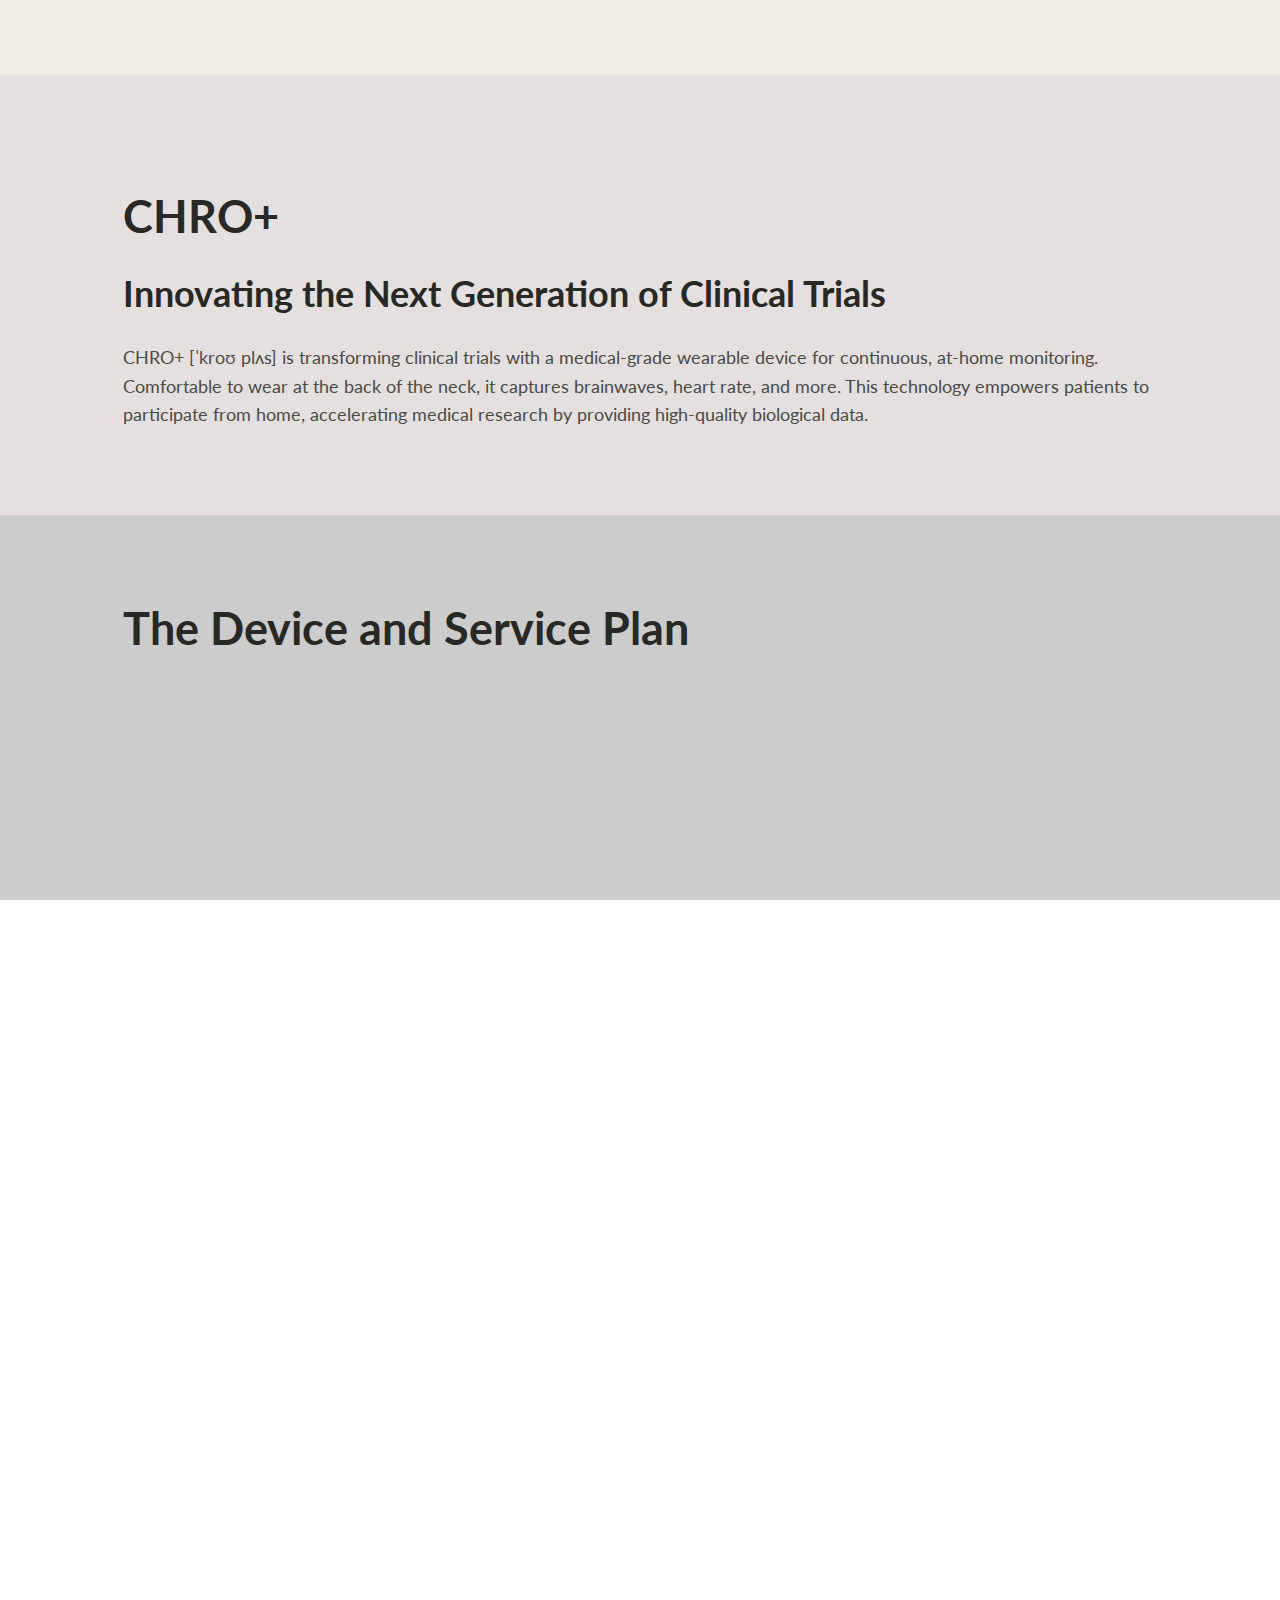
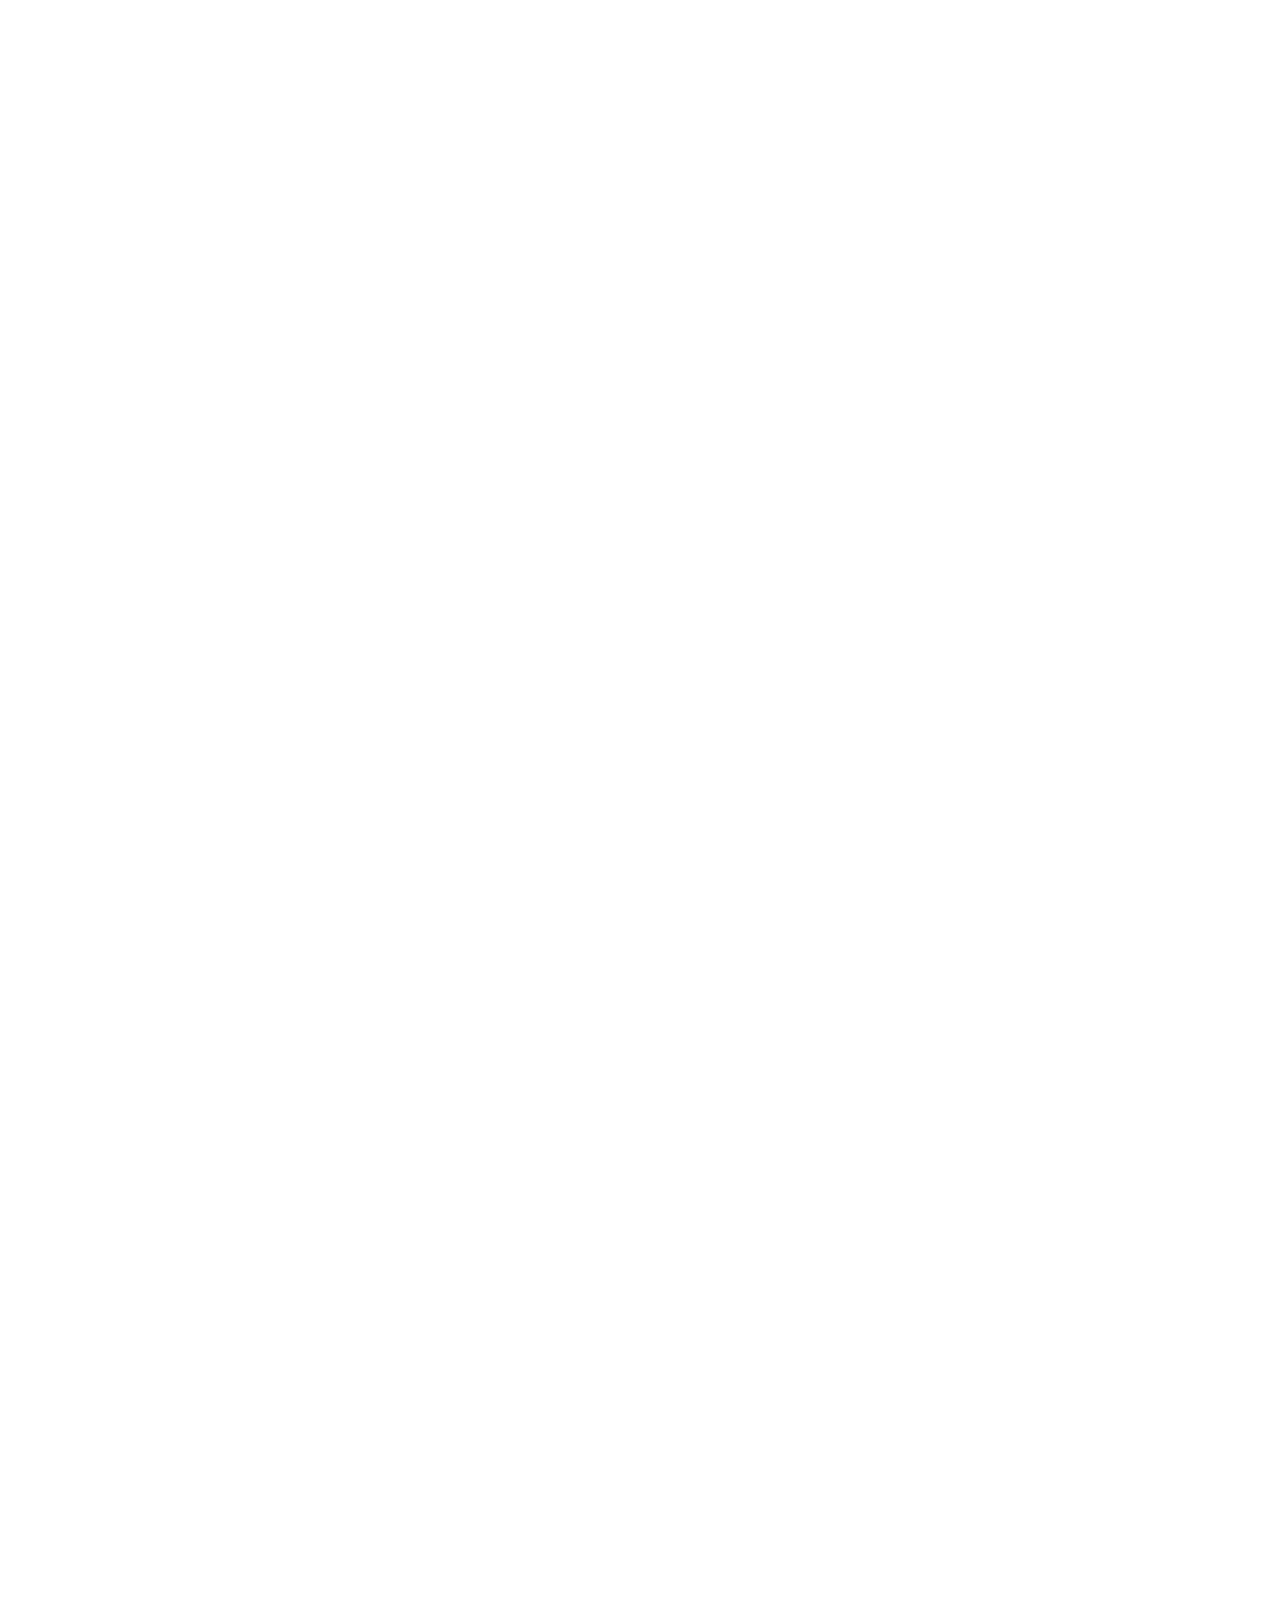
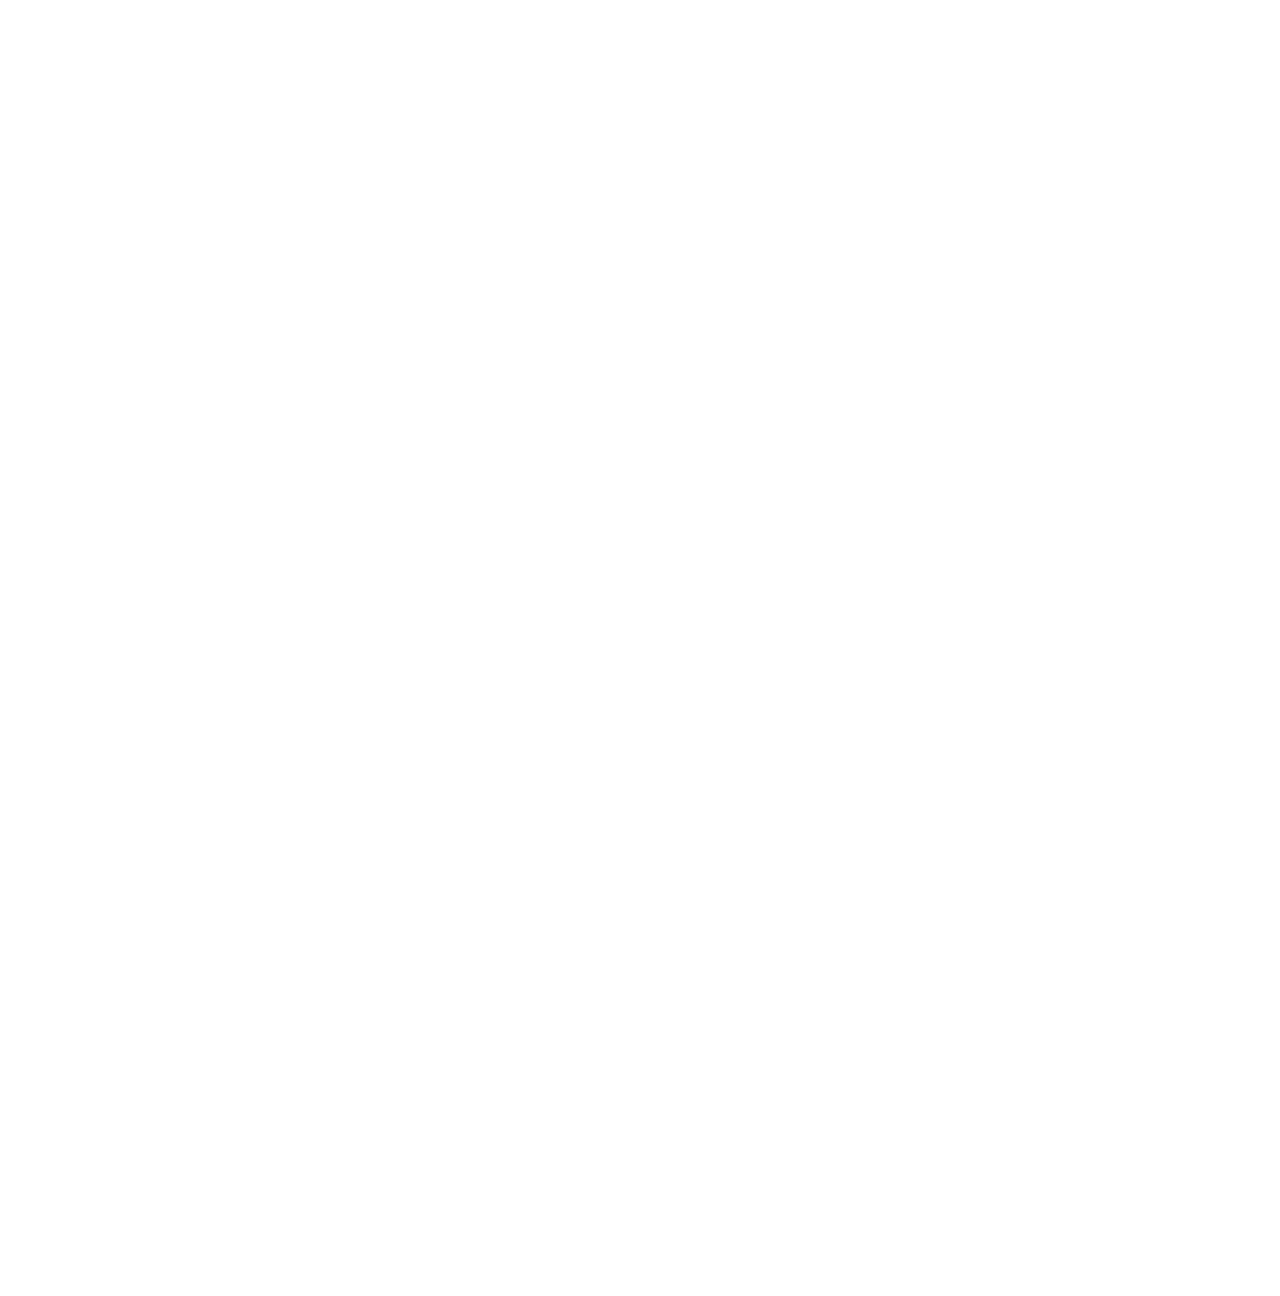
==== production/index.html @ ff50f2cd "feat: clean files" ====
<!DOCTYPE html><html><head><meta charSet="utf-8"/><meta name="viewport" content="width=device-width"/><title>CHRO+</title><meta name="robots" content=", "/><meta content="" name="description"/><meta content="CHRO+" property="og:title"/><meta content="" property="og:description"/><meta content="https://assets.api.gamma.app/cne1fveur4i33pk/screenshots/qz7zxopo99b8r43/xyi6o11964bshc9/slide/fZSHRTjWOTe40e5mobelaKuSnIc" property="og:image"/><meta content="CHRO+" property="twitter:title"/><meta content="" property="twitter:description"/><meta content="https://assets.api.gamma.app/cne1fveur4i33pk/screenshots/qz7zxopo99b8r43/xyi6o11964bshc9/slide/fZSHRTjWOTe40e5mobelaKuSnIc" property="twitter:image"/><meta property="og:type" content="website"/><meta content="summary_large_image" name="twitter:card"/><meta name="next-head-count" content="14"/><link rel="preconnect" href="https://fonts.gstatic.com" crossorigin /><link rel="preload" href="/_next/static/css/7f1bf32feb6a8541.css" as="style"/><link rel="stylesheet" href="/_next/static/css/7f1bf32feb6a8541.css" data-n-p=""/><link rel="preload" href="/_next/static/css/c5909dc245a8df8d.css" as="style"/><link rel="stylesheet" href="/_next/static/css/c5909dc245a8df8d.css" data-n-p=""/><noscript data-n-css=""></noscript><script defer="" nomodule="" src="/_next/static/chunks/polyfills-78c92fac7aa8fdd8.js"></script><script src="/_next/static/chunks/webpack-2b0a27a5b2fea42d.js" defer=""></script><script src="/_next/static/chunks/framework-2f78ac0a0f267d65.js" defer=""></script><script src="/_next/static/chunks/main-350bc07b31a11744.js" defer=""></script><script src="/_next/static/chunks/pages/_app-c4482e5d57b7a6a9.js" defer=""></script><script src="/_next/static/chunks/5adc83ef-8e07286a1a4aed9b.js" defer=""></script><script src="/_next/static/chunks/93656207-41d28716ca784979.js" defer=""></script><script src="/_next/static/chunks/69bd6bf3-583fd1786d6463f8.js" defer=""></script><script src="/_next/static/chunks/b4d7d80c-da42a3086aafde9e.js" defer=""></script><script src="/_next/static/chunks/ad54e6ef-485bff6418c8824b.js" defer=""></script><script src="/_next/static/chunks/8c469d57-15109969c63e1543.js" defer=""></script><script src="/_next/static/chunks/2edb282b-a83f7ffd007bccf0.js" defer=""></script><script src="/_next/static/chunks/998ccc15-ad35dfdb33c695e6.js" defer=""></script><script src="/_next/static/chunks/b13ba9de-11ef9f2e07c3e310.js" defer=""></script><script src="/_next/static/chunks/91bbf309-384c42be65e3e52b.js" defer=""></script><script src="/_next/static/chunks/b155a556-fcae5884b6180690.js" defer=""></script><script src="/_next/static/chunks/d08a6a05-d92448afdf309bb8.js" defer=""></script><script src="/_next/static/chunks/9b583bcd-f8f16bc96d67efb2.js" defer=""></script><script src="/_next/static/chunks/1035ef44-e4d66d81a61710cd.js" defer=""></script><script src="/_next/static/chunks/b779bb5e-28b0d806a81f2318.js" defer=""></script><script src="/_next/static/chunks/a29ae703-de9ed4e81359daba.js" defer=""></script><script src="/_next/static/chunks/7511-ba980e8ac8293285.js" defer=""></script><script src="/_next/static/chunks/9317-80da7a8962ea93d0.js" defer=""></script><script src="/_next/static/chunks/pages/published/%5BdocId%5D-8970bbfc0b13e79d.js" defer=""></script><script src="/_next/static/LYLz2v767K5W1bUKWZl3O/_buildManifest.js" defer=""></script><script src="/_next/static/LYLz2v767K5W1bUKWZl3O/_ssgManifest.js" defer=""></script><style data-href="https://fonts.googleapis.com/css2?family=Inter:wght@100;200;300;400;500;600;700;800;900">@font-face{font-family:'Inter';font-style:normal;font-weight:100;src:url(https://fonts.gstatic.com/s/inter/v18/UcCO3FwrK3iLTeHuS_nVMrMxCp50SjIw2boKoduKmMEVuLyeMZs.woff) format('woff')}@font-face{font-family:'Inter';font-style:normal;font-weight:200;src:url(https://fonts.gstatic.com/s/inter/v18/UcCO3FwrK3iLTeHuS_nVMrMxCp50SjIw2boKoduKmMEVuDyfMZs.woff) format('woff')}@font-face{font-family:'Inter';font-style:normal;font-weight:300;src:url(https://fonts.gstatic.com/s/inter/v18/UcCO3FwrK3iLTeHuS_nVMrMxCp50SjIw2boKoduKmMEVuOKfMZs.woff) format('woff')}@font-face{font-family:'Inter';font-style:normal;font-weight:400;src:url(https://fonts.gstatic.com/s/inter/v18/UcCO3FwrK3iLTeHuS_nVMrMxCp50SjIw2boKoduKmMEVuLyfMZs.woff) format('woff')}@font-face{font-family:'Inter';font-style:normal;font-weight:500;src:url(https://fonts.gstatic.com/s/inter/v18/UcCO3FwrK3iLTeHuS_nVMrMxCp50SjIw2boKoduKmMEVuI6fMZs.woff) format('woff')}@font-face{font-family:'Inter';font-style:normal;font-weight:600;src:url(https://fonts.gstatic.com/s/inter/v18/UcCO3FwrK3iLTeHuS_nVMrMxCp50SjIw2boKoduKmMEVuGKYMZs.woff) format('woff')}@font-face{font-family:'Inter';font-style:normal;font-weight:700;src:url(https://fonts.gstatic.com/s/inter/v18/UcCO3FwrK3iLTeHuS_nVMrMxCp50SjIw2boKoduKmMEVuFuYMZs.woff) format('woff')}@font-face{font-family:'Inter';font-style:normal;font-weight:800;src:url(https://fonts.gstatic.com/s/inter/v18/UcCO3FwrK3iLTeHuS_nVMrMxCp50SjIw2boKoduKmMEVuDyYMZs.woff) format('woff')}@font-face{font-family:'Inter';font-style:normal;font-weight:900;src:url(https://fonts.gstatic.com/s/inter/v18/UcCO3FwrK3iLTeHuS_nVMrMxCp50SjIw2boKoduKmMEVuBWYMZs.woff) format('woff')}@font-face{font-family:'Inter';font-style:normal;font-weight:100;src:url(https://fonts.gstatic.com/s/inter/v18/UcC73FwrK3iLTeHuS_nVMrMxCp50SjIa2JL7W0Q5n-wU.woff2) format('woff2');unicode-range:U+0460-052F,U+1C80-1C8A,U+20B4,U+2DE0-2DFF,U+A640-A69F,U+FE2E-FE2F}@font-face{font-family:'Inter';font-style:normal;font-weight:100;src:url(https://fonts.gstatic.com/s/inter/v18/UcC73FwrK3iLTeHuS_nVMrMxCp50SjIa0ZL7W0Q5n-wU.woff2) format('woff2');unicode-range:U+0301,U+0400-045F,U+0490-0491,U+04B0-04B1,U+2116}@font-face{font-family:'Inter';font-style:normal;font-weight:100;src:url(https://fonts.gstatic.com/s/inter/v18/UcC73FwrK3iLTeHuS_nVMrMxCp50SjIa2ZL7W0Q5n-wU.woff2) format('woff2');unicode-range:U+1F00-1FFF}@font-face{font-family:'Inter';font-style:normal;font-weight:100;src:url(https://fonts.gstatic.com/s/inter/v18/UcC73FwrK3iLTeHuS_nVMrMxCp50SjIa1pL7W0Q5n-wU.woff2) format('woff2');unicode-range:U+0370-0377,U+037A-037F,U+0384-038A,U+038C,U+038E-03A1,U+03A3-03FF}@font-face{font-family:'Inter';font-style:normal;font-weight:100;src:url(https://fonts.gstatic.com/s/inter/v18/UcC73FwrK3iLTeHuS_nVMrMxCp50SjIa2pL7W0Q5n-wU.woff2) format('woff2');unicode-range:U+0102-0103,U+0110-0111,U+0128-0129,U+0168-0169,U+01A0-01A1,U+01AF-01B0,U+0300-0301,U+0303-0304,U+0308-0309,U+0323,U+0329,U+1EA0-1EF9,U+20AB}@font-face{font-family:'Inter';font-style:normal;font-weight:100;src:url(https://fonts.gstatic.com/s/inter/v18/UcC73FwrK3iLTeHuS_nVMrMxCp50SjIa25L7W0Q5n-wU.woff2) format('woff2');unicode-range:U+0100-02BA,U+02BD-02C5,U+02C7-02CC,U+02CE-02D7,U+02DD-02FF,U+0304,U+0308,U+0329,U+1D00-1DBF,U+1E00-1E9F,U+1EF2-1EFF,U+2020,U+20A0-20AB,U+20AD-20C0,U+2113,U+2C60-2C7F,U+A720-A7FF}@font-face{font-family:'Inter';font-style:normal;font-weight:100;src:url(https://fonts.gstatic.com/s/inter/v18/UcC73FwrK3iLTeHuS_nVMrMxCp50SjIa1ZL7W0Q5nw.woff2) format('woff2');unicode-range:U+0000-00FF,U+0131,U+0152-0153,U+02BB-02BC,U+02C6,U+02DA,U+02DC,U+0304,U+0308,U+0329,U+2000-206F,U+20AC,U+2122,U+2191,U+2193,U+2212,U+2215,U+FEFF,U+FFFD}@font-face{font-family:'Inter';font-style:normal;font-weight:200;src:url(https://fonts.gstatic.com/s/inter/v18/UcC73FwrK3iLTeHuS_nVMrMxCp50SjIa2JL7W0Q5n-wU.woff2) format('woff2');unicode-range:U+0460-052F,U+1C80-1C8A,U+20B4,U+2DE0-2DFF,U+A640-A69F,U+FE2E-FE2F}@font-face{font-family:'Inter';font-style:normal;font-weight:200;src:url(https://fonts.gstatic.com/s/inter/v18/UcC73FwrK3iLTeHuS_nVMrMxCp50SjIa0ZL7W0Q5n-wU.woff2) format('woff2');unicode-range:U+0301,U+0400-045F,U+0490-0491,U+04B0-04B1,U+2116}@font-face{font-family:'Inter';font-style:normal;font-weight:200;src:url(https://fonts.gstatic.com/s/inter/v18/UcC73FwrK3iLTeHuS_nVMrMxCp50SjIa2ZL7W0Q5n-wU.woff2) format('woff2');unicode-range:U+1F00-1FFF}@font-face{font-family:'Inter';font-style:normal;font-weight:200;src:url(https://fonts.gstatic.com/s/inter/v18/UcC73FwrK3iLTeHuS_nVMrMxCp50SjIa1pL7W0Q5n-wU.woff2) format('woff2');unicode-range:U+0370-0377,U+037A-037F,U+0384-038A,U+038C,U+038E-03A1,U+03A3-03FF}@font-face{font-family:'Inter';font-style:normal;font-weight:200;src:url(https://fonts.gstatic.com/s/inter/v18/UcC73FwrK3iLTeHuS_nVMrMxCp50SjIa2pL7W0Q5n-wU.woff2) format('woff2');unicode-range:U+0102-0103,U+0110-0111,U+0128-0129,U+0168-0169,U+01A0-01A1,U+01AF-01B0,U+0300-0301,U+0303-0304,U+0308-0309,U+0323,U+0329,U+1EA0-1EF9,U+20AB}@font-face{font-family:'Inter';font-style:normal;font-weight:200;src:url(https://fonts.gstatic.com/s/inter/v18/UcC73FwrK3iLTeHuS_nVMrMxCp50SjIa25L7W0Q5n-wU.woff2) format('woff2');unicode-range:U+0100-02BA,U+02BD-02C5,U+02C7-02CC,U+02CE-02D7,U+02DD-02FF,U+0304,U+0308,U+0329,U+1D00-1DBF,U+1E00-1E9F,U+1EF2-1EFF,U+2020,U+20A0-20AB,U+20AD-20C0,U+2113,U+2C60-2C7F,U+A720-A7FF}@font-face{font-family:'Inter';font-style:normal;font-weight:200;src:url(https://fonts.gstatic.com/s/inter/v18/UcC73FwrK3iLTeHuS_nVMrMxCp50SjIa1ZL7W0Q5nw.woff2) format('woff2');unicode-range:U+0000-00FF,U+0131,U+0152-0153,U+02BB-02BC,U+02C6,U+02DA,U+02DC,U+0304,U+0308,U+0329,U+2000-206F,U+20AC,U+2122,U+2191,U+2193,U+2212,U+2215,U+FEFF,U+FFFD}@font-face{font-family:'Inter';font-style:normal;font-weight:300;src:url(https://fonts.gstatic.com/s/inter/v18/UcC73FwrK3iLTeHuS_nVMrMxCp50SjIa2JL7W0Q5n-wU.woff2) format('woff2');unicode-range:U+0460-052F,U+1C80-1C8A,U+20B4,U+2DE0-2DFF,U+A640-A69F,U+FE2E-FE2F}@font-face{font-family:'Inter';font-style:normal;font-weight:300;src:url(https://fonts.gstatic.com/s/inter/v18/UcC73FwrK3iLTeHuS_nVMrMxCp50SjIa0ZL7W0Q5n-wU.woff2) format('woff2');unicode-range:U+0301,U+0400-045F,U+0490-0491,U+04B0-04B1,U+2116}@font-face{font-family:'Inter';font-style:normal;font-weight:300;src:url(https://fonts.gstatic.com/s/inter/v18/UcC73FwrK3iLTeHuS_nVMrMxCp50SjIa2ZL7W0Q5n-wU.woff2) format('woff2');unicode-range:U+1F00-1FFF}@font-face{font-family:'Inter';font-style:normal;font-weight:300;src:url(https://fonts.gstatic.com/s/inter/v18/UcC73FwrK3iLTeHuS_nVMrMxCp50SjIa1pL7W0Q5n-wU.woff2) format('woff2');unicode-range:U+0370-0377,U+037A-037F,U+0384-038A,U+038C,U+038E-03A1,U+03A3-03FF}@font-face{font-family:'Inter';font-style:normal;font-weight:300;src:url(https://fonts.gstatic.com/s/inter/v18/UcC73FwrK3iLTeHuS_nVMrMxCp50SjIa2pL7W0Q5n-wU.woff2) format('woff2');unicode-range:U+0102-0103,U+0110-0111,U+0128-0129,U+0168-0169,U+01A0-01A1,U+01AF-01B0,U+0300-0301,U+0303-0304,U+0308-0309,U+0323,U+0329,U+1EA0-1EF9,U+20AB}@font-face{font-family:'Inter';font-style:normal;font-weight:300;src:url(https://fonts.gstatic.com/s/inter/v18/UcC73FwrK3iLTeHuS_nVMrMxCp50SjIa25L7W0Q5n-wU.woff2) format('woff2');unicode-range:U+0100-02BA,U+02BD-02C5,U+02C7-02CC,U+02CE-02D7,U+02DD-02FF,U+0304,U+0308,U+0329,U+1D00-1DBF,U+1E00-1E9F,U+1EF2-1EFF,U+2020,U+20A0-20AB,U+20AD-20C0,U+2113,U+2C60-2C7F,U+A720-A7FF}@font-face{font-family:'Inter';font-style:normal;font-weight:300;src:url(https://fonts.gstatic.com/s/inter/v18/UcC73FwrK3iLTeHuS_nVMrMxCp50SjIa1ZL7W0Q5nw.woff2) format('woff2');unicode-range:U+0000-00FF,U+0131,U+0152-0153,U+02BB-02BC,U+02C6,U+02DA,U+02DC,U+0304,U+0308,U+0329,U+2000-206F,U+20AC,U+2122,U+2191,U+2193,U+2212,U+2215,U+FEFF,U+FFFD}@font-face{font-family:'Inter';font-style:normal;font-weight:400;src:url(https://fonts.gstatic.com/s/inter/v18/UcC73FwrK3iLTeHuS_nVMrMxCp50SjIa2JL7W0Q5n-wU.woff2) format('woff2');unicode-range:U+0460-052F,U+1C80-1C8A,U+20B4,U+2DE0-2DFF,U+A640-A69F,U+FE2E-FE2F}@font-face{font-family:'Inter';font-style:normal;font-weight:400;src:url(https://fonts.gstatic.com/s/inter/v18/UcC73FwrK3iLTeHuS_nVMrMxCp50SjIa0ZL7W0Q5n-wU.woff2) format('woff2');unicode-range:U+0301,U+0400-045F,U+0490-0491,U+04B0-04B1,U+2116}@font-face{font-family:'Inter';font-style:normal;font-weight:400;src:url(https://fonts.gstatic.com/s/inter/v18/UcC73FwrK3iLTeHuS_nVMrMxCp50SjIa2ZL7W0Q5n-wU.woff2) format('woff2');unicode-range:U+1F00-1FFF}@font-face{font-family:'Inter';font-style:normal;font-weight:400;src:url(https://fonts.gstatic.com/s/inter/v18/UcC73FwrK3iLTeHuS_nVMrMxCp50SjIa1pL7W0Q5n-wU.woff2) format('woff2');unicode-range:U+0370-0377,U+037A-037F,U+0384-038A,U+038C,U+038E-03A1,U+03A3-03FF}@font-face{font-family:'Inter';font-style:normal;font-weight:400;src:url(https://fonts.gstatic.com/s/inter/v18/UcC73FwrK3iLTeHuS_nVMrMxCp50SjIa2pL7W0Q5n-wU.woff2) format('woff2');unicode-range:U+0102-0103,U+0110-0111,U+0128-0129,U+0168-0169,U+01A0-01A1,U+01AF-01B0,U+0300-0301,U+0303-0304,U+0308-0309,U+0323,U+0329,U+1EA0-1EF9,U+20AB}@font-face{font-family:'Inter';font-style:normal;font-weight:400;src:url(https://fonts.gstatic.com/s/inter/v18/UcC73FwrK3iLTeHuS_nVMrMxCp50SjIa25L7W0Q5n-wU.woff2) format('woff2');unicode-range:U+0100-02BA,U+02BD-02C5,U+02C7-02CC,U+02CE-02D7,U+02DD-02FF,U+0304,U+0308,U+0329,U+1D00-1DBF,U+1E00-1E9F,U+1EF2-1EFF,U+2020,U+20A0-20AB,U+20AD-20C0,U+2113,U+2C60-2C7F,U+A720-A7FF}@font-face{font-family:'Inter';font-style:normal;font-weight:400;src:url(https://fonts.gstatic.com/s/inter/v18/UcC73FwrK3iLTeHuS_nVMrMxCp50SjIa1ZL7W0Q5nw.woff2) format('woff2');unicode-range:U+0000-00FF,U+0131,U+0152-0153,U+02BB-02BC,U+02C6,U+02DA,U+02DC,U+0304,U+0308,U+0329,U+2000-206F,U+20AC,U+2122,U+2191,U+2193,U+2212,U+2215,U+FEFF,U+FFFD}@font-face{font-family:'Inter';font-style:normal;font-weight:500;src:url(https://fonts.gstatic.com/s/inter/v18/UcC73FwrK3iLTeHuS_nVMrMxCp50SjIa2JL7W0Q5n-wU.woff2) format('woff2');unicode-range:U+0460-052F,U+1C80-1C8A,U+20B4,U+2DE0-2DFF,U+A640-A69F,U+FE2E-FE2F}@font-face{font-family:'Inter';font-style:normal;font-weight:500;src:url(https://fonts.gstatic.com/s/inter/v18/UcC73FwrK3iLTeHuS_nVMrMxCp50SjIa0ZL7W0Q5n-wU.woff2) format('woff2');unicode-range:U+0301,U+0400-045F,U+0490-0491,U+04B0-04B1,U+2116}@font-face{font-family:'Inter';font-style:normal;font-weight:500;src:url(https://fonts.gstatic.com/s/inter/v18/UcC73FwrK3iLTeHuS_nVMrMxCp50SjIa2ZL7W0Q5n-wU.woff2) format('woff2');unicode-range:U+1F00-1FFF}@font-face{font-family:'Inter';font-style:normal;font-weight:500;src:url(https://fonts.gstatic.com/s/inter/v18/UcC73FwrK3iLTeHuS_nVMrMxCp50SjIa1pL7W0Q5n-wU.woff2) format('woff2');unicode-range:U+0370-0377,U+037A-037F,U+0384-038A,U+038C,U+038E-03A1,U+03A3-03FF}@font-face{font-family:'Inter';font-style:normal;font-weight:500;src:url(https://fonts.gstatic.com/s/inter/v18/UcC73FwrK3iLTeHuS_nVMrMxCp50SjIa2pL7W0Q5n-wU.woff2) format('woff2');unicode-range:U+0102-0103,U+0110-0111,U+0128-0129,U+0168-0169,U+01A0-01A1,U+01AF-01B0,U+0300-0301,U+0303-0304,U+0308-0309,U+0323,U+0329,U+1EA0-1EF9,U+20AB}@font-face{font-family:'Inter';font-style:normal;font-weight:500;src:url(https://fonts.gstatic.com/s/inter/v18/UcC73FwrK3iLTeHuS_nVMrMxCp50SjIa25L7W0Q5n-wU.woff2) format('woff2');unicode-range:U+0100-02BA,U+02BD-02C5,U+02C7-02CC,U+02CE-02D7,U+02DD-02FF,U+0304,U+0308,U+0329,U+1D00-1DBF,U+1E00-1E9F,U+1EF2-1EFF,U+2020,U+20A0-20AB,U+20AD-20C0,U+2113,U+2C60-2C7F,U+A720-A7FF}@font-face{font-family:'Inter';font-style:normal;font-weight:500;src:url(https://fonts.gstatic.com/s/inter/v18/UcC73FwrK3iLTeHuS_nVMrMxCp50SjIa1ZL7W0Q5nw.woff2) format('woff2');unicode-range:U+0000-00FF,U+0131,U+0152-0153,U+02BB-02BC,U+02C6,U+02DA,U+02DC,U+0304,U+0308,U+0329,U+2000-206F,U+20AC,U+2122,U+2191,U+2193,U+2212,U+2215,U+FEFF,U+FFFD}@font-face{font-family:'Inter';font-style:normal;font-weight:600;src:url(https://fonts.gstatic.com/s/inter/v18/UcC73FwrK3iLTeHuS_nVMrMxCp50SjIa2JL7W0Q5n-wU.woff2) format('woff2');unicode-range:U+0460-052F,U+1C80-1C8A,U+20B4,U+2DE0-2DFF,U+A640-A69F,U+FE2E-FE2F}@font-face{font-family:'Inter';font-style:normal;font-weight:600;src:url(https://fonts.gstatic.com/s/inter/v18/UcC73FwrK3iLTeHuS_nVMrMxCp50SjIa0ZL7W0Q5n-wU.woff2) format('woff2');unicode-range:U+0301,U+0400-045F,U+0490-0491,U+04B0-04B1,U+2116}@font-face{font-family:'Inter';font-style:normal;font-weight:600;src:url(https://fonts.gstatic.com/s/inter/v18/UcC73FwrK3iLTeHuS_nVMrMxCp50SjIa2ZL7W0Q5n-wU.woff2) format('woff2');unicode-range:U+1F00-1FFF}@font-face{font-family:'Inter';font-style:normal;font-weight:600;src:url(https://fonts.gstatic.com/s/inter/v18/UcC73FwrK3iLTeHuS_nVMrMxCp50SjIa1pL7W0Q5n-wU.woff2) format('woff2');unicode-range:U+0370-0377,U+037A-037F,U+0384-038A,U+038C,U+038E-03A1,U+03A3-03FF}@font-face{font-family:'Inter';font-style:normal;font-weight:600;src:url(https://fonts.gstatic.com/s/inter/v18/UcC73FwrK3iLTeHuS_nVMrMxCp50SjIa2pL7W0Q5n-wU.woff2) format('woff2');unicode-range:U+0102-0103,U+0110-0111,U+0128-0129,U+0168-0169,U+01A0-01A1,U+01AF-01B0,U+0300-0301,U+0303-0304,U+0308-0309,U+0323,U+0329,U+1EA0-1EF9,U+20AB}@font-face{font-family:'Inter';font-style:normal;font-weight:600;src:url(https://fonts.gstatic.com/s/inter/v18/UcC73FwrK3iLTeHuS_nVMrMxCp50SjIa25L7W0Q5n-wU.woff2) format('woff2');unicode-range:U+0100-02BA,U+02BD-02C5,U+02C7-02CC,U+02CE-02D7,U+02DD-02FF,U+0304,U+0308,U+0329,U+1D00-1DBF,U+1E00-1E9F,U+1EF2-1EFF,U+2020,U+20A0-20AB,U+20AD-20C0,U+2113,U+2C60-2C7F,U+A720-A7FF}@font-face{font-family:'Inter';font-style:normal;font-weight:600;src:url(https://fonts.gstatic.com/s/inter/v18/UcC73FwrK3iLTeHuS_nVMrMxCp50SjIa1ZL7W0Q5nw.woff2) format('woff2');unicode-range:U+0000-00FF,U+0131,U+0152-0153,U+02BB-02BC,U+02C6,U+02DA,U+02DC,U+0304,U+0308,U+0329,U+2000-206F,U+20AC,U+2122,U+2191,U+2193,U+2212,U+2215,U+FEFF,U+FFFD}@font-face{font-family:'Inter';font-style:normal;font-weight:700;src:url(https://fonts.gstatic.com/s/inter/v18/UcC73FwrK3iLTeHuS_nVMrMxCp50SjIa2JL7W0Q5n-wU.woff2) format('woff2');unicode-range:U+0460-052F,U+1C80-1C8A,U+20B4,U+2DE0-2DFF,U+A640-A69F,U+FE2E-FE2F}@font-face{font-family:'Inter';font-style:normal;font-weight:700;src:url(https://fonts.gstatic.com/s/inter/v18/UcC73FwrK3iLTeHuS_nVMrMxCp50SjIa0ZL7W0Q5n-wU.woff2) format('woff2');unicode-range:U+0301,U+0400-045F,U+0490-0491,U+04B0-04B1,U+2116}@font-face{font-family:'Inter';font-style:normal;font-weight:700;src:url(https://fonts.gstatic.com/s/inter/v18/UcC73FwrK3iLTeHuS_nVMrMxCp50SjIa2ZL7W0Q5n-wU.woff2) format('woff2');unicode-range:U+1F00-1FFF}@font-face{font-family:'Inter';font-style:normal;font-weight:700;src:url(https://fonts.gstatic.com/s/inter/v18/UcC73FwrK3iLTeHuS_nVMrMxCp50SjIa1pL7W0Q5n-wU.woff2) format('woff2');unicode-range:U+0370-0377,U+037A-037F,U+0384-038A,U+038C,U+038E-03A1,U+03A3-03FF}@font-face{font-family:'Inter';font-style:normal;font-weight:700;src:url(https://fonts.gstatic.com/s/inter/v18/UcC73FwrK3iLTeHuS_nVMrMxCp50SjIa2pL7W0Q5n-wU.woff2) format('woff2');unicode-range:U+0102-0103,U+0110-0111,U+0128-0129,U+0168-0169,U+01A0-01A1,U+01AF-01B0,U+0300-0301,U+0303-0304,U+0308-0309,U+0323,U+0329,U+1EA0-1EF9,U+20AB}@font-face{font-family:'Inter';font-style:normal;font-weight:700;src:url(https://fonts.gstatic.com/s/inter/v18/UcC73FwrK3iLTeHuS_nVMrMxCp50SjIa25L7W0Q5n-wU.woff2) format('woff2');unicode-range:U+0100-02BA,U+02BD-02C5,U+02C7-02CC,U+02CE-02D7,U+02DD-02FF,U+0304,U+0308,U+0329,U+1D00-1DBF,U+1E00-1E9F,U+1EF2-1EFF,U+2020,U+20A0-20AB,U+20AD-20C0,U+2113,U+2C60-2C7F,U+A720-A7FF}@font-face{font-family:'Inter';font-style:normal;font-weight:700;src:url(https://fonts.gstatic.com/s/inter/v18/UcC73FwrK3iLTeHuS_nVMrMxCp50SjIa1ZL7W0Q5nw.woff2) format('woff2');unicode-range:U+0000-00FF,U+0131,U+0152-0153,U+02BB-02BC,U+02C6,U+02DA,U+02DC,U+0304,U+0308,U+0329,U+2000-206F,U+20AC,U+2122,U+2191,U+2193,U+2212,U+2215,U+FEFF,U+FFFD}@font-face{font-family:'Inter';font-style:normal;font-weight:800;src:url(https://fonts.gstatic.com/s/inter/v18/UcC73FwrK3iLTeHuS_nVMrMxCp50SjIa2JL7W0Q5n-wU.woff2) format('woff2');unicode-range:U+0460-052F,U+1C80-1C8A,U+20B4,U+2DE0-2DFF,U+A640-A69F,U+FE2E-FE2F}@font-face{font-family:'Inter';font-style:normal;font-weight:800;src:url(https://fonts.gstatic.com/s/inter/v18/UcC73FwrK3iLTeHuS_nVMrMxCp50SjIa0ZL7W0Q5n-wU.woff2) format('woff2');unicode-range:U+0301,U+0400-045F,U+0490-0491,U+04B0-04B1,U+2116}@font-face{font-family:'Inter';font-style:normal;font-weight:800;src:url(https://fonts.gstatic.com/s/inter/v18/UcC73FwrK3iLTeHuS_nVMrMxCp50SjIa2ZL7W0Q5n-wU.woff2) format('woff2');unicode-range:U+1F00-1FFF}@font-face{font-family:'Inter';font-style:normal;font-weight:800;src:url(https://fonts.gstatic.com/s/inter/v18/UcC73FwrK3iLTeHuS_nVMrMxCp50SjIa1pL7W0Q5n-wU.woff2) format('woff2');unicode-range:U+0370-0377,U+037A-037F,U+0384-038A,U+038C,U+038E-03A1,U+03A3-03FF}@font-face{font-family:'Inter';font-style:normal;font-weight:800;src:url(https://fonts.gstatic.com/s/inter/v18/UcC73FwrK3iLTeHuS_nVMrMxCp50SjIa2pL7W0Q5n-wU.woff2) format('woff2');unicode-range:U+0102-0103,U+0110-0111,U+0128-0129,U+0168-0169,U+01A0-01A1,U+01AF-01B0,U+0300-0301,U+0303-0304,U+0308-0309,U+0323,U+0329,U+1EA0-1EF9,U+20AB}@font-face{font-family:'Inter';font-style:normal;font-weight:800;src:url(https://fonts.gstatic.com/s/inter/v18/UcC73FwrK3iLTeHuS_nVMrMxCp50SjIa25L7W0Q5n-wU.woff2) format('woff2');unicode-range:U+0100-02BA,U+02BD-02C5,U+02C7-02CC,U+02CE-02D7,U+02DD-02FF,U+0304,U+0308,U+0329,U+1D00-1DBF,U+1E00-1E9F,U+1EF2-1EFF,U+2020,U+20A0-20AB,U+20AD-20C0,U+2113,U+2C60-2C7F,U+A720-A7FF}@font-face{font-family:'Inter';font-style:normal;font-weight:800;src:url(https://fonts.gstatic.com/s/inter/v18/UcC73FwrK3iLTeHuS_nVMrMxCp50SjIa1ZL7W0Q5nw.woff2) format('woff2');unicode-range:U+0000-00FF,U+0131,U+0152-0153,U+02BB-02BC,U+02C6,U+02DA,U+02DC,U+0304,U+0308,U+0329,U+2000-206F,U+20AC,U+2122,U+2191,U+2193,U+2212,U+2215,U+FEFF,U+FFFD}@font-face{font-family:'Inter';font-style:normal;font-weight:900;src:url(https://fonts.gstatic.com/s/inter/v18/UcC73FwrK3iLTeHuS_nVMrMxCp50SjIa2JL7W0Q5n-wU.woff2) format('woff2');unicode-range:U+0460-052F,U+1C80-1C8A,U+20B4,U+2DE0-2DFF,U+A640-A69F,U+FE2E-FE2F}@font-face{font-family:'Inter';font-style:normal;font-weight:900;src:url(https://fonts.gstatic.com/s/inter/v18/UcC73FwrK3iLTeHuS_nVMrMxCp50SjIa0ZL7W0Q5n-wU.woff2) format('woff2');unicode-range:U+0301,U+0400-045F,U+0490-0491,U+04B0-04B1,U+2116}@font-face{font-family:'Inter';font-style:normal;font-weight:900;src:url(https://fonts.gstatic.com/s/inter/v18/UcC73FwrK3iLTeHuS_nVMrMxCp50SjIa2ZL7W0Q5n-wU.woff2) format('woff2');unicode-range:U+1F00-1FFF}@font-face{font-family:'Inter';font-style:normal;font-weight:900;src:url(https://fonts.gstatic.com/s/inter/v18/UcC73FwrK3iLTeHuS_nVMrMxCp50SjIa1pL7W0Q5n-wU.woff2) format('woff2');unicode-range:U+0370-0377,U+037A-037F,U+0384-038A,U+038C,U+038E-03A1,U+03A3-03FF}@font-face{font-family:'Inter';font-style:normal;font-weight:900;src:url(https://fonts.gstatic.com/s/inter/v18/UcC73FwrK3iLTeHuS_nVMrMxCp50SjIa2pL7W0Q5n-wU.woff2) format('woff2');unicode-range:U+0102-0103,U+0110-0111,U+0128-0129,U+0168-0169,U+01A0-01A1,U+01AF-01B0,U+0300-0301,U+0303-0304,U+0308-0309,U+0323,U+0329,U+1EA0-1EF9,U+20AB}@font-face{font-family:'Inter';font-style:normal;font-weight:900;src:url(https://fonts.gstatic.com/s/inter/v18/UcC73FwrK3iLTeHuS_nVMrMxCp50SjIa25L7W0Q5n-wU.woff2) format('woff2');unicode-range:U+0100-02BA,U+02BD-02C5,U+02C7-02CC,U+02CE-02D7,U+02DD-02FF,U+0304,U+0308,U+0329,U+1D00-1DBF,U+1E00-1E9F,U+1EF2-1EFF,U+2020,U+20A0-20AB,U+20AD-20C0,U+2113,U+2C60-2C7F,U+A720-A7FF}@font-face{font-family:'Inter';font-style:normal;font-weight:900;src:url(https://fonts.gstatic.com/s/inter/v18/UcC73FwrK3iLTeHuS_nVMrMxCp50SjIa1ZL7W0Q5nw.woff2) format('woff2');unicode-range:U+0000-00FF,U+0131,U+0152-0153,U+02BB-02BC,U+02C6,U+02DA,U+02DC,U+0304,U+0308,U+0329,U+2000-206F,U+20AC,U+2122,U+2191,U+2193,U+2212,U+2215,U+FEFF,U+FFFD}</style></head><body><div id="__next"><style data-emotion="css-global 12ctgee">:host,:root,[data-theme]{--chakra-ring-inset:var(--chakra-empty,/*!*/ /*!*/);--chakra-ring-offset-width:0px;--chakra-ring-offset-color:#fff;--chakra-ring-color:rgba(66, 153, 225, 0.6);--chakra-ring-offset-shadow:0 0 #0000;--chakra-ring-shadow:0 0 #0000;--chakra-space-x-reverse:0;--chakra-space-y-reverse:0;--chakra-colors-transparent:transparent;--chakra-colors-current:currentColor;--chakra-colors-black:#000000;--chakra-colors-white:#FFFFFF;--chakra-colors-whiteAlpha-50:rgba(255, 255, 255, 0.04);--chakra-colors-whiteAlpha-100:rgba(255, 255, 255, 0.06);--chakra-colors-whiteAlpha-200:rgba(255, 255, 255, 0.08);--chakra-colors-whiteAlpha-300:rgba(255, 255, 255, 0.16);--chakra-colors-whiteAlpha-400:rgba(255, 255, 255, 0.24);--chakra-colors-whiteAlpha-500:rgba(255, 255, 255, 0.36);--chakra-colors-whiteAlpha-600:rgba(255, 255, 255, 0.48);--chakra-colors-whiteAlpha-700:rgba(255, 255, 255, 0.64);--chakra-colors-whiteAlpha-800:rgba(255, 255, 255, 0.80);--chakra-colors-whiteAlpha-900:rgba(255, 255, 255, 0.92);--chakra-colors-blackAlpha-50:rgba(0, 0, 0, 0.04);--chakra-colors-blackAlpha-100:rgba(0, 0, 0, 0.06);--chakra-colors-blackAlpha-200:rgba(0, 0, 0, 0.08);--chakra-colors-blackAlpha-300:rgba(0, 0, 0, 0.16);--chakra-colors-blackAlpha-400:rgba(0, 0, 0, 0.24);--chakra-colors-blackAlpha-500:rgba(0, 0, 0, 0.36);--chakra-colors-blackAlpha-600:rgba(0, 0, 0, 0.48);--chakra-colors-blackAlpha-700:rgba(0, 0, 0, 0.64);--chakra-colors-blackAlpha-800:rgba(0, 0, 0, 0.80);--chakra-colors-blackAlpha-900:rgba(0, 0, 0, 0.92);--chakra-colors-gray-50:#F9f6f6;--chakra-colors-gray-100:#f7f3f2;--chakra-colors-gray-200:#e5e0df;--chakra-colors-gray-300:#cac5c4;--chakra-colors-gray-400:#ada8a8;--chakra-colors-gray-500:#8f8b8b;--chakra-colors-gray-600:#726e6e;--chakra-colors-gray-700:#565151;--chakra-colors-gray-800:#3c3838;--chakra-colors-gray-900:#272525;--chakra-colors-red-50:#FFF5F5;--chakra-colors-red-100:#FED7D7;--chakra-colors-red-200:#FEB2B2;--chakra-colors-red-300:#FC8181;--chakra-colors-red-400:#F56565;--chakra-colors-red-500:#E53E3E;--chakra-colors-red-600:#C53030;--chakra-colors-red-700:#9B2C2C;--chakra-colors-red-800:#822727;--chakra-colors-red-900:#63171B;--chakra-colors-orange-50:#FFFAF0;--chakra-colors-orange-100:#FEEBC8;--chakra-colors-orange-200:#FBD38D;--chakra-colors-orange-300:#F6AD55;--chakra-colors-orange-400:#ED8936;--chakra-colors-orange-500:#DD6B20;--chakra-colors-orange-600:#C05621;--chakra-colors-orange-700:#9C4221;--chakra-colors-orange-800:#7B341E;--chakra-colors-orange-900:#652B19;--chakra-colors-yellow-50:#FFFFF0;--chakra-colors-yellow-100:#FEFCBF;--chakra-colors-yellow-200:#FAF089;--chakra-colors-yellow-300:#F6E05E;--chakra-colors-yellow-400:#ECC94B;--chakra-colors-yellow-500:#D69E2E;--chakra-colors-yellow-600:#B7791F;--chakra-colors-yellow-700:#975A16;--chakra-colors-yellow-800:#744210;--chakra-colors-yellow-900:#5F370E;--chakra-colors-green-50:#F0FFF4;--chakra-colors-green-100:#C6F6D5;--chakra-colors-green-200:#9AE6B4;--chakra-colors-green-300:#68D391;--chakra-colors-green-400:#48BB78;--chakra-colors-green-500:#38A169;--chakra-colors-green-600:#2F855A;--chakra-colors-green-700:#276749;--chakra-colors-green-800:#22543D;--chakra-colors-green-900:#1C4532;--chakra-colors-teal-50:#E6FFFA;--chakra-colors-teal-100:#B2F5EA;--chakra-colors-teal-200:#81E6D9;--chakra-colors-teal-300:#4FD1C5;--chakra-colors-teal-400:#38B2AC;--chakra-colors-teal-500:#319795;--chakra-colors-teal-600:#2C7A7B;--chakra-colors-teal-700:#285E61;--chakra-colors-teal-800:#234E52;--chakra-colors-teal-900:#1D4044;--chakra-colors-blue-50:#ebf8ff;--chakra-colors-blue-100:#bee3f8;--chakra-colors-blue-200:#90cdf4;--chakra-colors-blue-300:#63b3ed;--chakra-colors-blue-400:#4299e1;--chakra-colors-blue-500:#3182ce;--chakra-colors-blue-600:#2b6cb0;--chakra-colors-blue-700:#2c5282;--chakra-colors-blue-800:#2a4365;--chakra-colors-blue-900:#1A365D;--chakra-colors-cyan-50:#EDFDFD;--chakra-colors-cyan-100:#C4F1F9;--chakra-colors-cyan-200:#9DECF9;--chakra-colors-cyan-300:#76E4F7;--chakra-colors-cyan-400:#0BC5EA;--chakra-colors-cyan-500:#00B5D8;--chakra-colors-cyan-600:#00A3C4;--chakra-colors-cyan-700:#0987A0;--chakra-colors-cyan-800:#086F83;--chakra-colors-cyan-900:#065666;--chakra-colors-purple-50:#FAF5FF;--chakra-colors-purple-100:#E9D8FD;--chakra-colors-purple-200:#D6BCFA;--chakra-colors-purple-300:#B794F4;--chakra-colors-purple-400:#9F7AEA;--chakra-colors-purple-500:#805AD5;--chakra-colors-purple-600:#6B46C1;--chakra-colors-purple-700:#553C9A;--chakra-colors-purple-800:#44337A;--chakra-colors-purple-900:#322659;--chakra-colors-pink-50:#FFF5F7;--chakra-colors-pink-100:#FED7E2;--chakra-colors-pink-200:#FBB6CE;--chakra-colors-pink-300:#F687B3;--chakra-colors-pink-400:#ED64A6;--chakra-colors-pink-500:#D53F8C;--chakra-colors-pink-600:#B83280;--chakra-colors-pink-700:#97266D;--chakra-colors-pink-800:#702459;--chakra-colors-pink-900:#521B41;--chakra-colors-linkedin-50:#E8F4F9;--chakra-colors-linkedin-100:#CFEDFB;--chakra-colors-linkedin-200:#9BDAF3;--chakra-colors-linkedin-300:#68C7EC;--chakra-colors-linkedin-400:#34B3E4;--chakra-colors-linkedin-500:#00A0DC;--chakra-colors-linkedin-600:#008CC9;--chakra-colors-linkedin-700:#0077B5;--chakra-colors-linkedin-800:#005E93;--chakra-colors-linkedin-900:#004471;--chakra-colors-facebook-50:#E8F4F9;--chakra-colors-facebook-100:#D9DEE9;--chakra-colors-facebook-200:#B7C2DA;--chakra-colors-facebook-300:#6482C0;--chakra-colors-facebook-400:#4267B2;--chakra-colors-facebook-500:#385898;--chakra-colors-facebook-600:#314E89;--chakra-colors-facebook-700:#29487D;--chakra-colors-facebook-800:#223B67;--chakra-colors-facebook-900:#1E355B;--chakra-colors-messenger-50:#D0E6FF;--chakra-colors-messenger-100:#B9DAFF;--chakra-colors-messenger-200:#A2CDFF;--chakra-colors-messenger-300:#7AB8FF;--chakra-colors-messenger-400:#2E90FF;--chakra-colors-messenger-500:#0078FF;--chakra-colors-messenger-600:#0063D1;--chakra-colors-messenger-700:#0052AC;--chakra-colors-messenger-800:#003C7E;--chakra-colors-messenger-900:#002C5C;--chakra-colors-whatsapp-50:#dffeec;--chakra-colors-whatsapp-100:#b9f5d0;--chakra-colors-whatsapp-200:#90edb3;--chakra-colors-whatsapp-300:#65e495;--chakra-colors-whatsapp-400:#3cdd78;--chakra-colors-whatsapp-500:#22c35e;--chakra-colors-whatsapp-600:#179848;--chakra-colors-whatsapp-700:#0c6c33;--chakra-colors-whatsapp-800:#01421c;--chakra-colors-whatsapp-900:#001803;--chakra-colors-twitter-50:#E5F4FD;--chakra-colors-twitter-100:#C8E9FB;--chakra-colors-twitter-200:#A8DCFA;--chakra-colors-twitter-300:#83CDF7;--chakra-colors-twitter-400:#57BBF5;--chakra-colors-twitter-500:#1DA1F2;--chakra-colors-twitter-600:#1A94DA;--chakra-colors-twitter-700:#1681BF;--chakra-colors-twitter-800:#136B9E;--chakra-colors-twitter-900:#0D4D71;--chakra-colors-telegram-50:#E3F2F9;--chakra-colors-telegram-100:#C5E4F3;--chakra-colors-telegram-200:#A2D4EC;--chakra-colors-telegram-300:#7AC1E4;--chakra-colors-telegram-400:#47A9DA;--chakra-colors-telegram-500:#0088CC;--chakra-colors-telegram-600:#007AB8;--chakra-colors-telegram-700:#006BA1;--chakra-colors-telegram-800:#005885;--chakra-colors-telegram-900:#003F5E;--chakra-colors-gradient-light:linear-gradient(180deg, #FFFFFF 0%, #FCF9F5 100%);--chakra-colors-gradient-dark:linear-gradient(180deg, #3c3838 0%, #272525 100%);--chakra-colors-gradient-blue-to-purple:linear-gradient(91.78deg, #3300D9 1.24%, #9D20C9 73.37%, #DF7A6C 166.1%);--chakra-colors-gradient-blue-to-orange:linear-gradient(92.91deg, #3300D9 2.18%, #9D20C9 44.94%, #DF7A6C 99.91%);--chakra-colors-linen-50:#FEFDFC;--chakra-colors-linen-100:#FCFAF8;--chakra-colors-linen-200:#FAF5F2;--chakra-colors-linen-300:#F7F1EB;--chakra-colors-linen-400:#F5ECE5;--chakra-colors-linen-500:#F2E7DE;--chakra-colors-linen-600:#C2B9B2;--chakra-colors-linen-700:#918B85;--chakra-colors-linen-800:#615C59;--chakra-colors-linen-900:#302E2C;--chakra-colors-linen-950:#181716;--chakra-colors-champagne-50:#FDFBFA;--chakra-colors-champagne-100:#FBF8F5;--chakra-colors-champagne-200:#F7F1EB;--chakra-colors-champagne-300:#F4E9E1;--chakra-colors-champagne-400:#F0E2D7;--chakra-colors-champagne-500:#ECDBCD;--chakra-colors-champagne-600:#BDAFA4;--chakra-colors-champagne-700:#8E837B;--chakra-colors-champagne-800:#5E5852;--chakra-colors-champagne-900:#2F2C29;--chakra-colors-champagne-950:#181614;--chakra-colors-sunglow-50:#FFFAE8;--chakra-colors-sunglow-100:#FFF5D1;--chakra-colors-sunglow-200:#FFEBA2;--chakra-colors-sunglow-300:#FFE074;--chakra-colors-sunglow-400:#FFD645;--chakra-colors-sunglow-500:#FFCC17;--chakra-colors-sunglow-600:#CCA312;--chakra-colors-sunglow-700:#997A0E;--chakra-colors-sunglow-800:#665209;--chakra-colors-sunglow-900:#332905;--chakra-colors-sunglow-950:#191402;--chakra-colors-salmon-50:#FEF3F0;--chakra-colors-salmon-100:#FDE6E1;--chakra-colors-salmon-200:#FBCDC4;--chakra-colors-salmon-300:#F8B5A6;--chakra-colors-salmon-400:#F69C89;--chakra-colors-salmon-500:#F4836B;--chakra-colors-salmon-600:#C36956;--chakra-colors-salmon-700:#924F40;--chakra-colors-salmon-800:#62342B;--chakra-colors-salmon-900:#311A15;--chakra-colors-salmon-950:#180D0B;--chakra-colors-shocking-50:#FDEBF9;--chakra-colors-shocking-100:#FBD8F2;--chakra-colors-shocking-200:#F6B0E5;--chakra-colors-shocking-300:#F289D9;--chakra-colors-shocking-400:#ED61CC;--chakra-colors-shocking-500:#E93ABF;--chakra-colors-shocking-600:#BA2E99;--chakra-colors-shocking-700:#8C2373;--chakra-colors-shocking-800:#5D174C;--chakra-colors-shocking-900:#2F0C26;--chakra-colors-shocking-950:#170613;--chakra-colors-orchid-50:#F5E9FA;--chakra-colors-orchid-100:#EBD2F4;--chakra-colors-orchid-200:#D8A6E9;--chakra-colors-orchid-300:#C479DF;--chakra-colors-orchid-400:#B14DD4;--chakra-colors-orchid-500:#9D20C9;--chakra-colors-orchid-600:#7E1AA1;--chakra-colors-orchid-700:#5E1379;--chakra-colors-orchid-800:#3F0D50;--chakra-colors-orchid-900:#1F0628;--chakra-colors-orchid-950:#100314;--chakra-colors-indigo-50:#EDE7F5;--chakra-colors-indigo-100:#DACFEB;--chakra-colors-indigo-200:#B69ED7;--chakra-colors-indigo-300:#916EC3;--chakra-colors-indigo-400:#6D3DAF;--chakra-colors-indigo-500:#480D9B;--chakra-colors-indigo-600:#3A0A7C;--chakra-colors-indigo-700:#2B085D;--chakra-colors-indigo-800:#1D053E;--chakra-colors-indigo-900:#0E031F;--chakra-colors-indigo-950:#07010F;--chakra-colors-trueblue-50:#eae7ff;--chakra-colors-trueblue-100:#d5ceff;--chakra-colors-trueblue-200:#aa9dff;--chakra-colors-trueblue-300:#806cff;--chakra-colors-trueblue-400:#553bff;--chakra-colors-trueblue-500:#2B0AFF;--chakra-colors-trueblue-600:#2208cc;--chakra-colors-trueblue-700:#1a0699;--chakra-colors-trueblue-800:#110466;--chakra-colors-trueblue-900:#090233;--chakra-colors-trueblue-950:#040119;--chakra-colors-capri-50:#E6F9FF;--chakra-colors-capri-100:#CCF2FF;--chakra-colors-capri-200:#99E5FF;--chakra-colors-capri-300:#66D9FF;--chakra-colors-capri-400:#33CCFF;--chakra-colors-capri-500:#00BFFF;--chakra-colors-capri-600:#0099CC;--chakra-colors-capri-700:#007399;--chakra-colors-capri-800:#004C66;--chakra-colors-capri-900:#002633;--chakra-colors-capri-950:#001319;--chakra-colors-flamingo-50:#FEE6E6;--chakra-colors-flamingo-100:#FDDDDD;--chakra-colors-flamingo-200:#FCC9C9;--chakra-colors-flamingo-300:#FBB6B6;--chakra-colors-flamingo-400:#F88686;--chakra-colors-flamingo-500:#F65555;--chakra-colors-flamingo-600:#F32525;--chakra-colors-flamingo-700:#D90C0C;--chakra-colors-flamingo-800:#A90909;--chakra-colors-flamingo-900:#780707;--chakra-colors-flamingo-950:#3C0303;--chakra-borders-none:0;--chakra-borders-1px:1px solid;--chakra-borders-2px:2px solid;--chakra-borders-4px:4px solid;--chakra-borders-8px:8px solid;--chakra-fonts-heading:'Inter',sans-serif;--chakra-fonts-body:'Inter',sans-serif;--chakra-fonts-mono:SFMono-Regular,Menlo,Monaco,Consolas,"Liberation Mono","Courier New",monospace;--chakra-fontSizes-3xs:0.45rem;--chakra-fontSizes-2xs:0.625rem;--chakra-fontSizes-xs:0.75rem;--chakra-fontSizes-sm:0.875rem;--chakra-fontSizes-md:1rem;--chakra-fontSizes-lg:1.125rem;--chakra-fontSizes-xl:1.25rem;--chakra-fontSizes-2xl:1.5rem;--chakra-fontSizes-3xl:1.875rem;--chakra-fontSizes-4xl:2.25rem;--chakra-fontSizes-5xl:3rem;--chakra-fontSizes-6xl:3.75rem;--chakra-fontSizes-7xl:4.5rem;--chakra-fontSizes-8xl:6rem;--chakra-fontSizes-9xl:8rem;--chakra-fontSizes-xxs:11px;--chakra-fontWeights-hairline:100;--chakra-fontWeights-thin:200;--chakra-fontWeights-light:300;--chakra-fontWeights-normal:400;--chakra-fontWeights-medium:500;--chakra-fontWeights-semibold:600;--chakra-fontWeights-bold:700;--chakra-fontWeights-extrabold:800;--chakra-fontWeights-black:900;--chakra-letterSpacings-tighter:-0.05em;--chakra-letterSpacings-tight:-0.025em;--chakra-letterSpacings-normal:0;--chakra-letterSpacings-wide:0.025em;--chakra-letterSpacings-wider:0.05em;--chakra-letterSpacings-widest:0.1em;--chakra-lineHeights-3:.75rem;--chakra-lineHeights-4:1rem;--chakra-lineHeights-5:1.25rem;--chakra-lineHeights-6:1.5rem;--chakra-lineHeights-7:1.75rem;--chakra-lineHeights-8:2rem;--chakra-lineHeights-9:2.25rem;--chakra-lineHeights-10:2.5rem;--chakra-lineHeights-normal:normal;--chakra-lineHeights-none:1;--chakra-lineHeights-shorter:1.25;--chakra-lineHeights-short:1.375;--chakra-lineHeights-base:1.5;--chakra-lineHeights-tall:1.625;--chakra-lineHeights-taller:2;--chakra-radii-none:0;--chakra-radii-sm:0.125rem;--chakra-radii-base:0.25rem;--chakra-radii-md:0.375rem;--chakra-radii-lg:0.5rem;--chakra-radii-xl:0.75rem;--chakra-radii-2xl:1rem;--chakra-radii-3xl:1.5rem;--chakra-radii-full:9999px;--chakra-space-1:0.25rem;--chakra-space-2:0.5rem;--chakra-space-3:0.75rem;--chakra-space-4:1rem;--chakra-space-5:1.25rem;--chakra-space-6:1.5rem;--chakra-space-7:1.75rem;--chakra-space-8:2rem;--chakra-space-9:2.25rem;--chakra-space-10:2.5rem;--chakra-space-12:3rem;--chakra-space-14:3.5rem;--chakra-space-16:4rem;--chakra-space-20:5rem;--chakra-space-24:6rem;--chakra-space-28:7rem;--chakra-space-32:8rem;--chakra-space-36:9rem;--chakra-space-40:10rem;--chakra-space-44:11rem;--chakra-space-48:12rem;--chakra-space-52:13rem;--chakra-space-56:14rem;--chakra-space-60:15rem;--chakra-space-64:16rem;--chakra-space-72:18rem;--chakra-space-80:20rem;--chakra-space-96:24rem;--chakra-space-px:1px;--chakra-space-0-5:0.125rem;--chakra-space-1-5:0.375rem;--chakra-space-2-5:0.625rem;--chakra-space-3-5:0.875rem;--chakra-shadows-xs:0 0 0 1px rgba(0, 0, 0, 0.05);--chakra-shadows-sm:0 1px 2px 0 rgba(0, 0, 0, 0.05);--chakra-shadows-base:0 1px 3px 0 rgba(0, 0, 0, 0.1),0 1px 2px 0 rgba(0, 0, 0, 0.06);--chakra-shadows-md:0 4px 6px -1px rgba(0, 0, 0, 0.1),0 2px 4px -1px rgba(0, 0, 0, 0.06);--chakra-shadows-lg:0 10px 15px -3px rgba(0, 0, 0, 0.1),0 4px 6px -2px rgba(0, 0, 0, 0.05);--chakra-shadows-xl:0 20px 25px -5px rgba(0, 0, 0, 0.1),0 10px 10px -5px rgba(0, 0, 0, 0.04);--chakra-shadows-2xl:0 25px 50px -12px rgba(0, 0, 0, 0.25);--chakra-shadows-outline:0 0 0 3px rgba(66, 153, 225, 0.6);--chakra-shadows-inner:inset 0 2px 4px 0 rgba(0,0,0,0.06);--chakra-shadows-none:none;--chakra-shadows-dark-lg:rgba(0, 0, 0, 0.1) 0px 0px 0px 1px,rgba(0, 0, 0, 0.2) 0px 5px 10px,rgba(0, 0, 0, 0.4) 0px 15px 40px;--chakra-sizes-1:0.25rem;--chakra-sizes-2:0.5rem;--chakra-sizes-3:0.75rem;--chakra-sizes-4:1rem;--chakra-sizes-5:1.25rem;--chakra-sizes-6:1.5rem;--chakra-sizes-7:1.75rem;--chakra-sizes-8:2rem;--chakra-sizes-9:2.25rem;--chakra-sizes-10:2.5rem;--chakra-sizes-12:3rem;--chakra-sizes-14:3.5rem;--chakra-sizes-16:4rem;--chakra-sizes-20:5rem;--chakra-sizes-24:6rem;--chakra-sizes-28:7rem;--chakra-sizes-32:8rem;--chakra-sizes-36:9rem;--chakra-sizes-40:10rem;--chakra-sizes-44:11rem;--chakra-sizes-48:12rem;--chakra-sizes-52:13rem;--chakra-sizes-56:14rem;--chakra-sizes-60:15rem;--chakra-sizes-64:16rem;--chakra-sizes-72:18rem;--chakra-sizes-80:20rem;--chakra-sizes-96:24rem;--chakra-sizes-px:1px;--chakra-sizes-0-5:0.125rem;--chakra-sizes-1-5:0.375rem;--chakra-sizes-2-5:0.625rem;--chakra-sizes-3-5:0.875rem;--chakra-sizes-max:max-content;--chakra-sizes-min:min-content;--chakra-sizes-full:100%;--chakra-sizes-3xs:14rem;--chakra-sizes-2xs:16rem;--chakra-sizes-xs:20rem;--chakra-sizes-sm:24rem;--chakra-sizes-md:28rem;--chakra-sizes-lg:32rem;--chakra-sizes-xl:36rem;--chakra-sizes-2xl:42rem;--chakra-sizes-3xl:48rem;--chakra-sizes-4xl:56rem;--chakra-sizes-5xl:64rem;--chakra-sizes-6xl:72rem;--chakra-sizes-7xl:80rem;--chakra-sizes-8xl:90rem;--chakra-sizes-prose:60ch;--chakra-sizes-container-sm:640px;--chakra-sizes-container-md:768px;--chakra-sizes-container-lg:1024px;--chakra-sizes-container-xl:1280px;--chakra-zIndices-hide:-1;--chakra-zIndices-auto:auto;--chakra-zIndices-base:0;--chakra-zIndices-docked:10;--chakra-zIndices-dropdown:1600;--chakra-zIndices-sticky:1100;--chakra-zIndices-banner:1200;--chakra-zIndices-overlay:1300;--chakra-zIndices-modal:1800;--chakra-zIndices-popover:1500;--chakra-zIndices-skipLink:1600;--chakra-zIndices-toast:1700;--chakra-zIndices-tooltip:5600;--chakra-zIndices-modalPopover:1900;--chakra-transition-property-common:background-color,border-color,color,fill,stroke,opacity,box-shadow,transform;--chakra-transition-property-colors:background-color,border-color,color,fill,stroke;--chakra-transition-property-dimensions:width,height;--chakra-transition-property-position:left,right,top,bottom;--chakra-transition-property-background:background-color,background-image,background-position;--chakra-transition-easing-ease-in:cubic-bezier(0.4, 0, 1, 1);--chakra-transition-easing-ease-out:cubic-bezier(0, 0, 0.2, 1);--chakra-transition-easing-ease-in-out:cubic-bezier(0.4, 0, 0.2, 1);--chakra-transition-duration-ultra-fast:50ms;--chakra-transition-duration-faster:100ms;--chakra-transition-duration-fast:150ms;--chakra-transition-duration-normal:200ms;--chakra-transition-duration-slow:300ms;--chakra-transition-duration-slower:400ms;--chakra-transition-duration-ultra-slow:500ms;--chakra-blur-none:0;--chakra-blur-sm:4px;--chakra-blur-base:8px;--chakra-blur-md:12px;--chakra-blur-lg:16px;--chakra-blur-xl:24px;--chakra-blur-2xl:40px;--chakra-blur-3xl:64px;--chakra-breakpoints-base:0em;--chakra-breakpoints-sm:30em;--chakra-breakpoints-md:46em;--chakra-breakpoints-lg:62em;--chakra-breakpoints-xl:78em;--chakra-breakpoints-2xl:96em;--chakra-breakpoints-3xl:112em;--chakra-breakpoints-4xl:128em;}.chakra-ui-light :host:not([data-theme]),.chakra-ui-light :root:not([data-theme]),.chakra-ui-light [data-theme]:not([data-theme]),[data-theme=light] :host:not([data-theme]),[data-theme=light] :root:not([data-theme]),[data-theme=light] [data-theme]:not([data-theme]),:host[data-theme=light],:root[data-theme=light],[data-theme][data-theme=light]{--chakra-colors-chakra-body-text:var(--chakra-colors-gray-800);--chakra-colors-chakra-body-bg:var(--chakra-colors-white);--chakra-colors-chakra-border-color:var(--chakra-colors-gray-200);--chakra-colors-chakra-inverse-text:var(--chakra-colors-white);--chakra-colors-chakra-subtle-bg:var(--chakra-colors-gray-100);--chakra-colors-chakra-subtle-text:var(--chakra-colors-gray-600);--chakra-colors-chakra-placeholder-color:var(--chakra-colors-gray-500);}.chakra-ui-dark :host:not([data-theme]),.chakra-ui-dark :root:not([data-theme]),.chakra-ui-dark [data-theme]:not([data-theme]),[data-theme=dark] :host:not([data-theme]),[data-theme=dark] :root:not([data-theme]),[data-theme=dark] [data-theme]:not([data-theme]),:host[data-theme=dark],:root[data-theme=dark],[data-theme][data-theme=dark]{--chakra-colors-chakra-body-text:var(--chakra-colors-whiteAlpha-900);--chakra-colors-chakra-body-bg:var(--chakra-colors-gray-800);--chakra-colors-chakra-border-color:var(--chakra-colors-whiteAlpha-300);--chakra-colors-chakra-inverse-text:var(--chakra-colors-gray-800);--chakra-colors-chakra-subtle-bg:var(--chakra-colors-gray-700);--chakra-colors-chakra-subtle-text:var(--chakra-colors-gray-400);--chakra-colors-chakra-placeholder-color:var(--chakra-colors-whiteAlpha-400);}</style><style data-emotion="css-global fubdgu">html{line-height:1.5;-webkit-text-size-adjust:100%;font-family:system-ui,sans-serif;-webkit-font-smoothing:antialiased;text-rendering:optimizeLegibility;-moz-osx-font-smoothing:grayscale;touch-action:manipulation;}body{position:relative;min-height:100%;margin:0;font-feature-settings:"kern";}:where(*, *::before, *::after){border-width:0;border-style:solid;box-sizing:border-box;word-wrap:break-word;}main{display:block;}hr{border-top-width:1px;box-sizing:content-box;height:0;overflow:visible;}:where(pre, code, kbd,samp){font-family:SFMono-Regular,Menlo,Monaco,Consolas,monospace;font-size:1em;}a{background-color:transparent;color:inherit;-webkit-text-decoration:inherit;text-decoration:inherit;}abbr[title]{border-bottom:none;-webkit-text-decoration:underline;text-decoration:underline;-webkit-text-decoration:underline dotted;-webkit-text-decoration:underline dotted;text-decoration:underline dotted;}:where(b, strong){font-weight:bold;}small{font-size:80%;}:where(sub,sup){font-size:75%;line-height:0;position:relative;vertical-align:baseline;}sub{bottom:-0.25em;}sup{top:-0.5em;}img{border-style:none;}:where(button, input, optgroup, select, textarea){font-family:inherit;font-size:100%;line-height:1.15;margin:0;}:where(button, input){overflow:visible;}:where(button, select){text-transform:none;}:where(
          button::-moz-focus-inner,
          [type="button"]::-moz-focus-inner,
          [type="reset"]::-moz-focus-inner,
          [type="submit"]::-moz-focus-inner
        ){border-style:none;padding:0;}fieldset{padding:0.35em 0.75em 0.625em;}legend{box-sizing:border-box;color:inherit;display:table;max-width:100%;padding:0;white-space:normal;}progress{vertical-align:baseline;}textarea{overflow:auto;}:where([type="checkbox"], [type="radio"]){box-sizing:border-box;padding:0;}input[type="number"]::-webkit-inner-spin-button,input[type="number"]::-webkit-outer-spin-button{-webkit-appearance:none!important;}input[type="number"]{-moz-appearance:textfield;}input[type="search"]{-webkit-appearance:textfield;outline-offset:-2px;}input[type="search"]::-webkit-search-decoration{-webkit-appearance:none!important;}::-webkit-file-upload-button{-webkit-appearance:button;font:inherit;}details{display:block;}summary{display:-webkit-box;display:-webkit-list-item;display:-ms-list-itembox;display:list-item;}template{display:none;}[hidden]{display:none!important;}:where(
          blockquote,
          dl,
          dd,
          h1,
          h2,
          h3,
          h4,
          h5,
          h6,
          hr,
          figure,
          p,
          pre
        ){margin:0;}button{background:transparent;padding:0;}fieldset{margin:0;padding:0;}:where(ol, ul){margin:0;padding:0;}textarea{resize:vertical;}:where(button, [role="button"]){cursor:pointer;}button::-moz-focus-inner{border:0!important;}table{border-collapse:collapse;}:where(h1, h2, h3, h4, h5, h6){font-size:inherit;font-weight:inherit;}:where(button, input, optgroup, select, textarea){padding:0;line-height:inherit;color:inherit;}:where(img, svg, video, canvas, audio, iframe, embed, object){display:block;}:where(img, video){max-width:100%;height:auto;}[data-js-focus-visible] :focus:not([data-focus-visible-added]):not(
          [data-focus-visible-disabled]
        ){outline:none;box-shadow:none;}select::-ms-expand{display:none;}:root,:host{--chakra-vh:100vh;}@supports (height: -webkit-fill-available){:root,:host{--chakra-vh:-webkit-fill-available;}}@supports (height: -moz-fill-available){:root,:host{--chakra-vh:-moz-fill-available;}}@supports (height: 100dvh){:root,:host{--chakra-vh:100dvh;}}</style><style data-emotion="css-global 14xbed4">body{font-family:var(--chakra-fonts-body);color:var(--chakra-colors-chakra-body-text);background:var(--chakra-colors-chakra-body-bg);transition-property:background-color;transition-duration:var(--chakra-transition-duration-normal);line-height:var(--chakra-lineHeights-base);}*::-webkit-input-placeholder{color:var(--chakra-colors-chakra-placeholder-color);}*::-moz-placeholder{color:var(--chakra-colors-chakra-placeholder-color);}*:-ms-input-placeholder{color:var(--chakra-colors-chakra-placeholder-color);}*::placeholder{color:var(--chakra-colors-chakra-placeholder-color);}*,*::before,::after{border-color:var(--chakra-colors-chakra-border-color);}html,body{font-family:var(--chakra-fonts-body);font-weight:500;}#__next{height:100%;}:not(.chakra-dont-set-collapse)>.chakra-collapse{overflow:initial!important;}.ProseMirror{outline:0 none;}</style><style data-emotion="css ec1ch0">.css-ec1ch0{display:-webkit-box;display:-webkit-flex;display:-ms-flexbox;display:flex;-webkit-flex-direction:column;-ms-flex-direction:column;flex-direction:column;-webkit-align-self:stretch;-ms-flex-item-align:stretch;align-self:stretch;position:relative;height:var(--100vh);}</style><div class="css-ec1ch0"><style data-emotion="css-global 14rugs9 animation-1sld7a4 animation-16z1uo4 animation-1sld7a4 animation-16z1uo4 animation-1sld7a4 animation-16z1uo4 animation-1sld7a4 animation-16z1uo4 animation-yjfgth animation-1sld7a4 animation-16z1uo4">.card-content{height:100%;outline-width:0px;line-height:var(--line-height-body);letter-spacing:var(--letter-spacing-body);--block-margin:1.125em;--grid-border:1px;--grid-padding:1.22em;}.card-content.is-focused .is-empty [data-placeholder]::after{content:attr(data-placeholder);position:absolute;top:0px;opacity:0.25;pointer-events:none;left:0px;width:100%;color:var(--heading-color);line-clamp:1px;text-overflow:ellipsis;overflow:hidden;box-orient:vertical;word-break:break-all;height:100%;white-space:nowrap;}.card-content.is-focused .is-empty [data-multiline-placeholder]{position:relative;}.card-content.is-focused .is-empty [data-multiline-placeholder]::after{content:attr(data-multiline-placeholder);position:relative;top:0px;opacity:0.25;pointer-events:none;left:0px;width:100%;color:inherit;line-clamp:0;text-overflow:ellipsis;overflow:hidden;box-orient:vertical;word-break:normal;height:100%;white-space:normal;}.card-content.is-focused .is-empty [data-multiline-placeholder] >[data-node-view-content-inner]{position:absolute;width:100%;min-height:1em;}.card-content.is-dark .block-blockquote blockquote{border-left-color:var(--accent-color);}.card-content.is-dark mark.highlight{color:var(--chakra-colors-black);background-color:var(--highlight-color);}.card-content.is-dark mark.highlight[variant="gray"]{background-color:#999999;}.card-content.is-dark mark.highlight[variant="red"]{background-color:#EB5252;}.card-content.is-dark mark.highlight[variant="orange"]{background-color:#DD8404;}.card-content.is-dark mark.highlight[variant="yellow"]{background-color:#CAAD07;}.card-content.is-dark mark.highlight[variant="green"]{background-color:#50BD3D;}.card-content.is-dark mark.highlight[variant="blue"]{background-color:#85BAFA;}.card-content.is-dark mark.highlight[variant="purple"]{background-color:#B1A0F8;}.card-content.is-dark mark.highlight[variant="primary"]{background-color:#856E01;}.card-content.is-dark mark.highlight[variant="secondary"]{background-color:#952222;}.card-content.is-dark mark.highlight[variant="tertiary"]{background-color:#257D04;}.card-content.is-dark span.textColor{color:var(--text-color, var(--body-color));}.card-content.is-dark span.textColor[variant="gray"]{--text-color:#AFAFAF;}.card-content.is-dark span.textColor[variant="red"]{--text-color:#EF8784;}.card-content.is-dark span.textColor[variant="orange"]{--text-color:#F5C274;}.card-content.is-dark span.textColor[variant="yellow"]{--text-color:#F5F380;}.card-content.is-dark span.textColor[variant="green"]{--text-color:#8CE29F;}.card-content.is-dark span.textColor[variant="blue"]{--text-color:#8DD4FB;}.card-content.is-dark span.textColor[variant="purple"]{--text-color:#A08CF8;}.card-content.is-dark .block-numbered[data-text-color="gray"] li::before{--text-color:#AFAFAF;}.card-content.is-dark .block-numbered[data-text-color="red"] li::before{--text-color:#EF8784;}.card-content.is-dark .block-numbered[data-text-color="orange"] li::before{--text-color:#F5C274;}.card-content.is-dark .block-numbered[data-text-color="yellow"] li::before{--text-color:#F5F380;}.card-content.is-dark .block-numbered[data-text-color="green"] li::before{--text-color:#8CE29F;}.card-content.is-dark .block-numbered[data-text-color="blue"] li::before{--text-color:#8DD4FB;}.card-content.is-dark .block-numbered[data-text-color="purple"] li::before{--text-color:#A08CF8;}.card-content.is-dark .block-numbered li::before{color:var(--text-color, var(--body-color));}.card-content.is-dark .block-bullet[data-text-color="gray"] li::marker{--text-color:#AFAFAF;}.card-content.is-dark .block-bullet[data-text-color="red"] li::marker{--text-color:#EF8784;}.card-content.is-dark .block-bullet[data-text-color="orange"] li::marker{--text-color:#F5C274;}.card-content.is-dark .block-bullet[data-text-color="yellow"] li::marker{--text-color:#F5F380;}.card-content.is-dark .block-bullet[data-text-color="green"] li::marker{--text-color:#8CE29F;}.card-content.is-dark .block-bullet[data-text-color="blue"] li::marker{--text-color:#8DD4FB;}.card-content.is-dark .block-bullet[data-text-color="purple"] li::marker{--text-color:#A08CF8;}.card-content.is-dark .block-bullet li::marker{color:var(--text-color, var(--body-color));}.card-content .block-card.expandable-node-selected .expandable-selected{-webkit-animation:animation-16z1uo4 3000ms ease-in-out forwards;animation:animation-16z1uo4 3000ms ease-in-out forwards;}.card-content .block-card.expandable-node-reset .expandable-selected{-webkit-animation:animation-1sld7a4;animation:animation-1sld7a4;}.card-content .block{margin-top:var(--block-margin);margin-bottom:var(--block-margin);font-family:var(--body-font);font-weight:var(--body-font-weight);color:var(--body-color);}.card-content.is-nested{display:grid;-webkit-animation:animation-yjfgth 225ms ease-out forwards;animation:animation-yjfgth 225ms ease-out forwards;}.card-content.is-full-width .block.is-full-width{width:var(--full-width);position:relative;left:50%;-webkit-transform:translateX(-50%);-moz-transform:translateX(-50%);-ms-transform:translateX(-50%);transform:translateX(-50%);}.card-content [data-node-view-content-inner="cardLayoutItem"] >.first-block,.card-content [data-node-view-content-inner="card"] >.first-block{margin-top:0em;}.card-content [data-node-view-content-inner="cardLayoutItem"] >.last-block,.card-content [data-node-view-content-inner="card"] >.last-block{margin-bottom:0em;}.card-content a.link{color:var(--text-color, var(--link-color));cursor:pointer;font-weight:var(--chakra-fontWeights-bold);-webkit-text-decoration:underline;text-decoration:underline;}.card-content a.link[href=""]{text-decoration-style:dashed;}.card-content a.link:hover{color:var(--text-color, var(--link-color-hover));}.card-content a.link:active{color:var(--text-color, var(--link-color-hover));}.card-content .block-toggle.expandable-node-selected .toggle{-webkit-animation:animation-16z1uo4 3000ms ease-in-out forwards;animation:animation-16z1uo4 3000ms ease-in-out forwards;}.card-content .block-toggle.expandable-node-reset .toggle{-webkit-animation:animation-1sld7a4;animation:animation-1sld7a4;}.card-content .block-toggle [data-open="false"] [data-node-view-content-inner="toggle"] >:not(:first-child){display:none;}.card-content mark.highlight{color:var(--chakra-colors-black);--link-color:black;background-color:var(--highlight-color);border-radius:0.125em;-webkit-padding-start:.05em;padding-inline-start:.05em;-webkit-padding-end:.05em;padding-inline-end:.05em;-webkit-margin-start:-.05em;margin-inline-start:-.05em;-webkit-margin-end:-.05em;margin-inline-end:-.05em;-webkit-box-decoration-break:clone;box-decoration-break:clone;}.card-content mark.highlight[variant="gray"]{background-color:#D6D6D6;}.card-content mark.highlight[variant="red"]{background-color:#FFBDBD;}.card-content mark.highlight[variant="orange"]{background-color:#F8CB96;}.card-content mark.highlight[variant="yellow"]{background-color:#FBEB8F;}.card-content mark.highlight[variant="green"]{background-color:#C9FDCB;}.card-content mark.highlight[variant="blue"]{background-color:#D1E5FD;}.card-content mark.highlight[variant="purple"]{background-color:#D5CCFB;}.card-content mark.highlight[variant="primary"]{background-color:#FFD300;}.card-content mark.highlight[variant="secondary"]{background-color:#FF7979;}.card-content mark.highlight[variant="tertiary"]{background-color:#A9FF8B;}.card-content span.textColor{color:var(--text-color, var(--body-color));}.card-content span.textColor[variant="gray"]{--text-color:#7A7A7A;}.card-content span.textColor[variant="red"]{--text-color:#EB0000;}.card-content span.textColor[variant="orange"]{--text-color:#BD6F00;}.card-content span.textColor[variant="yellow"]{--text-color:#B29500;}.card-content span.textColor[variant="green"]{--text-color:#008545;}.card-content span.textColor[variant="blue"]{--text-color:#006ED6;}.card-content span.textColor[variant="purple"]{--text-color:#7B57FF;}.card-content .block-numbered[data-text-color="gray"] li::before{--text-color:#7A7A7A;}.card-content .block-numbered[data-text-color="red"] li::before{--text-color:#EB0000;}.card-content .block-numbered[data-text-color="orange"] li::before{--text-color:#BD6F00;}.card-content .block-numbered[data-text-color="yellow"] li::before{--text-color:#B29500;}.card-content .block-numbered[data-text-color="green"] li::before{--text-color:#008545;}.card-content .block-numbered[data-text-color="blue"] li::before{--text-color:#006ED6;}.card-content .block-numbered[data-text-color="purple"] li::before{--text-color:#7B57FF;}.card-content .block-numbered li::before{color:var(--text-color, var(--body-color));}.card-content .block-bullet[data-text-color="gray"] li::marker{--text-color:#7A7A7A;}.card-content .block-bullet[data-text-color="red"] li::marker{--text-color:#EB0000;}.card-content .block-bullet[data-text-color="orange"] li::marker{--text-color:#BD6F00;}.card-content .block-bullet[data-text-color="yellow"] li::marker{--text-color:#B29500;}.card-content .block-bullet[data-text-color="green"] li::marker{--text-color:#008545;}.card-content .block-bullet[data-text-color="blue"] li::marker{--text-color:#006ED6;}.card-content .block-bullet[data-text-color="purple"] li::marker{--text-color:#7B57FF;}.card-content .block-bullet li::marker{color:var(--text-color, var(--body-color));}.card-content .block-bullet,.card-content .block-numbered,.card-content .block-todo{margin:0px;margin-bottom:0.35em;text-align:left;}.card-content .block-bullet.first-block,.card-content .block-numbered.first-block,.card-content .block-todo.first-block{margin-top:0.35em;}.card-content ol.block-numbered{list-style:none;}.card-content .block-todo{list-style:none;}.card-content .block-todo label.chakra-checkbox{pointer-events:none;}.card-content .block-todo label.chakra-checkbox .chakra-checkbox__control{pointer-events:auto;width:1em;height:1em;top:0.3em;position:relative;border-radius:var(--box-border-radius);border-color:var(--link-color);border-width:0.125em;}.card-content .block-todo label.chakra-checkbox .chakra-checkbox__control[data-checked]{background-color:var(--link-color);color:var(--body-color-inverted);}.card-content .block-todo label.chakra-checkbox .chakra-checkbox__control svg{font-size:0.5em;}.card-content .block-bullet li,.card-content .block-todo li{position:relative;}.card-content ol.block-numbered[indent="0"] li[data-node-view-content]{margin-left:calc(1 * 1.6em);position:relative;}.card-content ol.block-numbered[indent="0"] li[data-node-view-content]::before{position:absolute;left:-1.6em;content:attr(data-list-counter) ".";}.card-content ol.block-numbered[indent="1"] li[data-node-view-content]{margin-left:calc(2 * 1.6em);position:relative;}.card-content ol.block-numbered[indent="1"] li[data-node-view-content]::before{position:absolute;left:-1.6em;content:attr(data-list-counter) ".";}.card-content ol.block-numbered[indent="2"] li[data-node-view-content]{margin-left:calc(3 * 1.6em);position:relative;}.card-content ol.block-numbered[indent="2"] li[data-node-view-content]::before{position:absolute;left:-1.6em;content:attr(data-list-counter) ".";}.card-content ol.block-numbered[indent="3"] li[data-node-view-content]{margin-left:calc(4 * 1.6em);position:relative;}.card-content ol.block-numbered[indent="3"] li[data-node-view-content]::before{position:absolute;left:-1.6em;content:attr(data-list-counter) ".";}.card-content ol.block-numbered[indent="4"] li[data-node-view-content]{margin-left:calc(5 * 1.6em);position:relative;}.card-content ol.block-numbered[indent="4"] li[data-node-view-content]::before{position:absolute;left:-1.6em;content:attr(data-list-counter) ".";}.card-content ol.block-numbered[indent="5"] li[data-node-view-content]{margin-left:calc(6 * 1.6em);position:relative;}.card-content ol.block-numbered[indent="5"] li[data-node-view-content]::before{position:absolute;left:-1.6em;content:attr(data-list-counter) ".";}.card-content ol.block-numbered[indent="6"] li[data-node-view-content]{margin-left:calc(7 * 1.6em);position:relative;}.card-content ol.block-numbered[indent="6"] li[data-node-view-content]::before{position:absolute;left:-1.6em;content:attr(data-list-counter) ".";}.card-content ol.block-numbered[indent="7"] li[data-node-view-content]{margin-left:calc(8 * 1.6em);position:relative;}.card-content ol.block-numbered[indent="7"] li[data-node-view-content]::before{position:absolute;left:-1.6em;content:attr(data-list-counter) ".";}.card-content ol.block-numbered[indent="8"] li[data-node-view-content]{margin-left:calc(9 * 1.6em);position:relative;}.card-content ol.block-numbered[indent="8"] li[data-node-view-content]::before{position:absolute;left:-1.6em;content:attr(data-list-counter) ".";}.card-content ul.block-bullet[indent="0"] li[data-node-view-content]{list-style:disc;padding-left:0.4em;margin-left:calc(1 * 1.6em - 0.4em);}.card-content ul.block-bullet[indent="0"] li[data-node-view-content]::after{padding-left:0.4em;}.card-content ul.block-todo[indent="0"] li.todo{margin-left:calc(1 * 1.6em);list-style:none;}.card-content ul.block-todo[indent="0"] .chakra-checkbox__control{left:-1.6em;}.card-content ul.block-bullet[indent="1"] li[data-node-view-content]{list-style:circle;padding-left:0.4em;margin-left:calc(2 * 1.6em - 0.4em);}.card-content ul.block-bullet[indent="1"] li[data-node-view-content]::after{padding-left:0.4em;}.card-content ul.block-todo[indent="1"] li.todo{margin-left:calc(2 * 1.6em);list-style:none;}.card-content ul.block-todo[indent="1"] .chakra-checkbox__control{left:-1.6em;}.card-content ul.block-bullet[indent="2"] li[data-node-view-content]{list-style:square;padding-left:0.4em;margin-left:calc(3 * 1.6em - 0.4em);}.card-content ul.block-bullet[indent="2"] li[data-node-view-content]::after{padding-left:0.4em;}.card-content ul.block-todo[indent="2"] li.todo{margin-left:calc(3 * 1.6em);list-style:none;}.card-content ul.block-todo[indent="2"] .chakra-checkbox__control{left:-1.6em;}.card-content ul.block-bullet[indent="3"] li[data-node-view-content]{list-style:disc;padding-left:0.4em;margin-left:calc(4 * 1.6em - 0.4em);}.card-content ul.block-bullet[indent="3"] li[data-node-view-content]::after{padding-left:0.4em;}.card-content ul.block-todo[indent="3"] li.todo{margin-left:calc(4 * 1.6em);list-style:none;}.card-content ul.block-todo[indent="3"] .chakra-checkbox__control{left:-1.6em;}.card-content ul.block-bullet[indent="4"] li[data-node-view-content]{list-style:circle;padding-left:0.4em;margin-left:calc(5 * 1.6em - 0.4em);}.card-content ul.block-bullet[indent="4"] li[data-node-view-content]::after{padding-left:0.4em;}.card-content ul.block-todo[indent="4"] li.todo{margin-left:calc(5 * 1.6em);list-style:none;}.card-content ul.block-todo[indent="4"] .chakra-checkbox__control{left:-1.6em;}.card-content ul.block-bullet[indent="5"] li[data-node-view-content]{list-style:square;padding-left:0.4em;margin-left:calc(6 * 1.6em - 0.4em);}.card-content ul.block-bullet[indent="5"] li[data-node-view-content]::after{padding-left:0.4em;}.card-content ul.block-todo[indent="5"] li.todo{margin-left:calc(6 * 1.6em);list-style:none;}.card-content ul.block-todo[indent="5"] .chakra-checkbox__control{left:-1.6em;}.card-content ul.block-bullet[indent="6"] li[data-node-view-content]{list-style:disc;padding-left:0.4em;margin-left:calc(7 * 1.6em - 0.4em);}.card-content ul.block-bullet[indent="6"] li[data-node-view-content]::after{padding-left:0.4em;}.card-content ul.block-todo[indent="6"] li.todo{margin-left:calc(7 * 1.6em);list-style:none;}.card-content ul.block-todo[indent="6"] .chakra-checkbox__control{left:-1.6em;}.card-content ul.block-bullet[indent="7"] li[data-node-view-content]{list-style:circle;padding-left:0.4em;margin-left:calc(8 * 1.6em - 0.4em);}.card-content ul.block-bullet[indent="7"] li[data-node-view-content]::after{padding-left:0.4em;}.card-content ul.block-todo[indent="7"] li.todo{margin-left:calc(8 * 1.6em);list-style:none;}.card-content ul.block-todo[indent="7"] .chakra-checkbox__control{left:-1.6em;}.card-content ul.block-bullet[indent="8"] li[data-node-view-content]{list-style:square;padding-left:0.4em;margin-left:calc(9 * 1.6em - 0.4em);}.card-content ul.block-bullet[indent="8"] li[data-node-view-content]::after{padding-left:0.4em;}.card-content ul.block-todo[indent="8"] li.todo{margin-left:calc(9 * 1.6em);list-style:none;}.card-content ul.block-todo[indent="8"] .chakra-checkbox__control{left:-1.6em;}.card-content math-display{font-size:1.125em;}.card-content math-display .katex{white-space:normal;}.card-content math-inline.ProseMirror-selectednode{margin-top:-0.25em;margin-bottom:-0.25em;}.card-content math-display.ProseMirror-selectednode,.card-content math-inline.ProseMirror-selectednode{box-shadow:var(--chakra-shadows-outline);border-radius:var(--box-border-radius);background-color:var(--chakra-colors-gray-100);padding:.25em;-webkit-margin-start:3px;margin-inline-start:3px;-webkit-margin-end:3px;margin-inline-end:3px;}.card-content math-display.ProseMirror-selectednode .math-src,.card-content math-inline.ProseMirror-selectednode .math-src{color:var(--chakra-colors-gray-700);}.card-content .block-codeBlock pre{font-family:var(--chakra-fonts-mono);font-size:0.85em;color:var(--body-color);background:var(--accent-color-background-muted);border-radius:var(--box-border-radius);overflow:hidden;}@media screen and (min-width: 30em){.card-content .block-codeBlock pre{font-size:1em;}}@media print{.card-content .block-codeBlock pre{font-size:1em;}}.card-content .block-codeBlock pre code{display:block;padding:.75em 1em;}.card-content code{background-color:var(--accent-color-background-muted);color:var(--body-color);border-radius:0.125em;-webkit-padding-start:.05em;padding-inline-start:.05em;-webkit-padding-end:.05em;padding-inline-end:.05em;-webkit-margin-start:-.05em;margin-inline-start:-.05em;-webkit-margin-end:-.05em;margin-inline-end:-.05em;-webkit-box-decoration-break:clone;box-decoration-break:clone;}.card-content .block-blockquote blockquote{padding-left:1.5em;}.card-content .block-embed.expandable-node-selected .embed-preview,.card-content .block-video.expandable-node-selected .embed-preview,.card-content .block-embed.expandable-node-selected .embed-viewer,.card-content .block-video.expandable-node-selected .embed-viewer,.card-content .block-embed.expandable-node-selected .video-player,.card-content .block-video.expandable-node-selected .video-player{-webkit-animation:animation-16z1uo4 3000ms ease-in-out forwards;animation:animation-16z1uo4 3000ms ease-in-out forwards;}.card-content .block-embed.expandable-node-reset .embed-preview,.card-content .block-video.expandable-node-reset .embed-preview,.card-content .block-embed.expandable-node-reset .embed-viewer,.card-content .block-video.expandable-node-reset .embed-viewer,.card-content .block-embed.expandable-node-reset .video-player,.card-content .block-video.expandable-node-reset .video-player{-webkit-animation:animation-1sld7a4;animation:animation-1sld7a4;}.card-content .block-image.expandable-node-selected [data-selection-ring]{-webkit-animation:animation-16z1uo4 3000ms ease-in-out forwards;animation:animation-16z1uo4 3000ms ease-in-out forwards;}.card-content .block-image.expandable-node-reset [data-selection-ring]{-webkit-animation:animation-1sld7a4;animation:animation-1sld7a4;}.card-content .block-contributors .contributors-list{font-size:1.25em;font-weight:var(--chakra-fontWeights-bold);}.card-content .mention{background-color:var(--accent-color-background-muted);color:var(--body-color);}.card-content .block-gallery{-webkit-margin-start:calc(-1 * var(--grid-padding));margin-inline-start:calc(-1 * var(--grid-padding));-webkit-margin-end:calc(-1 * var(--grid-padding));margin-inline-end:calc(-1 * var(--grid-padding));margin-top:calc(-0.25 * var(--grid-padding));margin-bottom:calc(-0.25 * var(--grid-padding));}.card-content .block-gallery.gallery-layout-flex .add-image{margin-bottom:calc(0.75 * var(--grid-padding));}.card-content .block-gallery .gallery{-webkit-padding-start:var(--grid-padding);padding-inline-start:var(--grid-padding);-webkit-padding-end:var(--grid-padding);padding-inline-end:var(--grid-padding);padding-top:calc(0.75 * var(--grid-padding));padding-bottom:calc(0.75 * var(--grid-padding));border:1px solid;border-color:var(--chakra-colors-transparent);border-radius:var(--box-border-radius);}.card-content .block-gallery .gallery.is-dragging-over{border:1px dashed var(--chakra-colors-trueblue-300)!important;background-color:var(--chakra-colors-trueblue-50)!important;}.card-content .block-gallery .gallery.is-dragging-over .gallery-placeholder{pointer-events:none;}.card-content .block-gallery.is-focused .gallery,.card-content .block-gallery.is-empty .gallery{background-color:var(--chakra-colors-gray-200);}.card-content .block-gallery.is-focused .add-image,.card-content .block-gallery:hover .add-image,.card-content .block-gallery[data-drag-handle-hovering] .add-image{opacity:1;}.card-content .block-gallery.expandable-node-selected .gallery{-webkit-animation:animation-16z1uo4 3000ms ease-in-out forwards;animation:animation-16z1uo4 3000ms ease-in-out forwards;}.card-content .block-gallery.expandable-node-reset .gallery{-webkit-animation:animation-1sld7a4;animation:animation-1sld7a4;}.card-content .block-smartLayout [data-node-view-content-outer="smartLayout"]{display:contents;}.card-content .block-smartLayout [data-node-view-content-inner="smartLayout"]{display:contents;}.card-content .block-smartLayout [data-selection-ring]{outline-style:none;outline-width:1px;outline-color:var(--grid-outline-color);}.card-content .block-smartLayout [data-selection-ring="padded"]{outline-offset:0.25em;}.card-content .block-smartLayout [data-selection-ring="padded"] .add-button{margin:-0.25em;}.card-content .block-smartLayout:not(.is-focused) [data-content-empty=true]>[data-node-view-content]{height:0px;}.card-content .block-smartLayout:not(.is-focused) [data-content-empty=true]>[data-node-view-content] [data-placeholder]::after,.card-content .block-smartLayout:not(.is-focused) [data-content-empty=true]>[data-node-view-content] [data-multiline-placeholder]::after{display:none;}.card-content .block-smartLayout.is-focused [data-content-empty=true] [placeholder]::before{content:attr(data-placeholder);position:absolute;top:0px;opacity:0.25;pointer-events:none;left:0px;width:100%;color:var(--heading-color);line-clamp:1px;text-overflow:ellipsis;overflow:hidden;box-orient:vertical;word-break:break-all;height:100%;white-space:nowrap;}.card-content .block-smartLayout.is-focused .is-editable [data-selection-ring],.card-content .block-smartLayout:hover .is-editable [data-selection-ring],.card-content .block-smartLayout[data-drag-handle-hovering] .is-editable [data-selection-ring]{outline-style:solid;}.card-content .block-smartLayout.is-focused .is-editable .add-button,.card-content .block-smartLayout:hover .is-editable .add-button,.card-content .block-smartLayout[data-drag-handle-hovering] .is-editable .add-button{opacity:1;}.card-content .node-smartLayoutCell{display:contents;--heading-placeholder:"Item";}.card-content .node-smartLayoutCell >[data-node-view-wrapper]{display:contents;}.card-content .node-smartLayoutCell [data-node-view-content-inner="smartLayoutCell"]>.first-block{margin-top:0px;}@media screen and (min-width: 30em){.card-content .node-smartLayoutCell [data-node-view-content-inner="smartLayoutCell"]>.first-block{margin-top:0px;}}.card-content .node-smartLayoutCell [data-node-view-content-inner="smartLayoutCell"]>.last-block{margin-bottom:0px;}@media screen and (min-width: 30em){.card-content .node-smartLayoutCell [data-node-view-content-inner="smartLayoutCell"]>.last-block{margin-bottom:0px;}}.card-content .node-smartLayoutCell .slash-menu-prompt{display:none;}.card-content .node-smartLayoutCell .block-heading,.card-content .node-smartLayoutCell .block-title{margin-top:0.6em;margin-bottom:0.6em;}.card-content .node-smartLayoutCell .block-paragraph{margin-top:0.6em;margin-bottom:0.6em;}.card-content .node-smartLayoutCell .block-paragraph:is(.block-bullet, .block-numbered, .block-todo){margin-top:0.3em;margin-bottom:0.3em;}.card-content .smart-layout-cell-not-emphasized>[data-content-reference]{opacity:0.5;}.card-content .block-gridLayout{-webkit-margin-start:calc(-1 * var(--grid-padding));margin-inline-start:calc(-1 * var(--grid-padding));-webkit-margin-end:calc(-1 * var(--grid-padding));margin-inline-end:calc(-1 * var(--grid-padding));}.card-content .block-gridLayout .layout-content{display:contents;}.card-content .block-gridLayout .layout-content >div{display:contents;}.card-content .block-gridLayout .grid-cell{position:relative;height:100%;-webkit-padding-start:var(--grid-padding);padding-inline-start:var(--grid-padding);-webkit-padding-end:var(--grid-padding);padding-inline-end:var(--grid-padding);display:-webkit-box;display:-webkit-flex;display:-ms-flexbox;display:flex;-webkit-flex-direction:column;-ms-flex-direction:column;flex-direction:column;outline-width:1px;outline-style:none;outline-color:var(--grid-outline-color);}.card-content .block-gridLayout .grid-cell .block-gallery{margin-top:0px;margin-bottom:0px;}.card-content .block-gridLayout.is-focused .is-editable .grid-cell,.card-content .block-gridLayout:hover .is-editable .grid-cell,.card-content .block-gridLayout[data-drag-handle-hovering] .is-editable .grid-cell{outline-style:solid;}.card-content .block-gridLayout.is-focused .add-column,.card-content .block-gridLayout:hover .add-column,.card-content .block-gridLayout[data-drag-handle-hovering] .add-column{opacity:1;}.card-content .node-cardLayoutItem,.card-content .node-cardAccentLayoutItem{position:relative;display:-webkit-box;display:-webkit-flex;display:-ms-flexbox;display:flex;-webkit-flex-direction:column;-ms-flex-direction:column;flex-direction:column;-webkit-box-pack:stretch;-ms-flex-pack:stretch;-webkit-justify-content:stretch;justify-content:stretch;min-width:0px;min-height:0px;}.card-content .node-cardLayoutItem >[data-node-view-wrapper],.card-content .node-cardAccentLayoutItem >[data-node-view-wrapper]{position:relative;height:100%;width:100%;}.card-content .node-cardNotes{display:none;}.card-content .block-table table [data-node-view-content-inner="table"]{display:contents;}.card-content .block-table table [data-node-view-content-inner="table"] [data-node-view-content-inner="tableRow"]{display:contents;}.card-content .block-table table [data-node-view-content-inner="table"] td{vertical-align:top;}.card-content .block-table table [data-node-view-content-inner="table"] td .block-heading [data-placeholder]::before{display:none;}.card-content .block-table td{min-width:3em;-webkit-padding-start:1em;padding-inline-start:1em;-webkit-padding-end:1em;padding-inline-end:1em;position:relative;}.card-content .block-table td:not(:first-of-type){border-left:1px solid transparent;}.card-content .block-table .selectedCell:after{z-index:2;position:absolute;content:"";left:0px;right:0px;top:0px;bottom:0px;background-color:var(--chakra-colors-trueblue-100);pointer-events:none;opacity:0.4;}.card-content .block-table.is-focused td:not(:first-of-type),.card-content .block-table:hover td:not(:first-of-type){border-left:1px solid var(--grid-outline-color);}.card-content .tippy-arrow{border-left-color:red;}.card-content .footnote-label{-webkit-text-decoration:underline;text-decoration:underline;text-decoration-color:var(--link-color);}.card-content .footnote-label:hover,.card-content .footnote-label[data-hover]{background-color:var(--accent-color-background-muted);color:var(--chakra-colors-gray-800);border-radius:var(--chakra-radii-sm);}.card-content .footnote{color:var(--link-color);}.card-content .footnote:hover::after,.card-content .footnote[data-hover]::after{background-color:var(--accent-color-background-muted);color:var(--chakra-colors-gray-800);}.card-content .node-emoji{color:initial;}.card-content .block-heading{margin-top:1.5em;margin-bottom:1.5em;}.card-content .block-heading .heading{position:relative;}.card-content .block-title{margin-top:1.5em;margin-bottom:1.5em;}.card-content .block-title .title{position:relative;}.card-content .node-gridLayout .block-heading,.card-content .node-calloutBox .block-heading,.card-content .node-gridLayout .block-title,.card-content .node-calloutBox .block-title{margin-top:1em;margin-bottom:1em;}.card-content .node-gridLayout .block-paragraph,.card-content .node-calloutBox .block-paragraph{margin-top:0.9em;margin-bottom:0.9em;}.card-content .node-gridLayout .block-paragraph:is(.block-bullet, .block-numbered, .block-todo),.card-content .node-calloutBox .block-paragraph:is(.block-bullet, .block-numbered, .block-todo){margin-top:0.35em;margin-bottom:0.35em;}.card-content .node-calloutBox .first-block{margin-top:1em;}.card-content .block-table td .block{margin-top:0.6em;margin-bottom:0.6em;}.card-content .block-table td .block:is(.block-bullet, .block-numbered, .block-todo){margin-top:0.3em;margin-bottom:0.3em;}.card-content .block-table td .block-heading,.card-content .block-table td .block-title{margin-top:0.6em;margin-bottom:0.6em;}.card-content [data-node-view-content-inner="card"]:not(:has(> .node-cardAccentLayoutItem)) [data-node-view-content-inner="cardLayoutItem"]>.first-block:not(.last-block).block-heading:not(:has(+ .block-heading, + .block-title, + .node-gridLayout)),.card-content [data-node-view-content-inner="card"]:not(:has(> .node-cardAccentLayoutItem)) [data-node-view-content-inner="cardLayoutItem"]>.first-block:not(.last-block).block-title:not(:has(+ .block-heading, + .block-title, + .node-gridLayout)){margin-bottom:2em;}.card-content [data-node-view-content-inner="cardLayoutItem"]>.first-block:not(.last-block).block-paragraph{margin-top:0.9em;margin-bottom:0.9em;}.card-content [data-node-view-content-inner="cardLayoutItem"]>.first-block:not(.last-block).block-paragraph:is(.block-bullet, .block-numbered, .block-todo){margin-top:0.35em;margin-bottom:0.35em;}.card-content [data-node-view-content-inner="cardLayoutItem"]>.first-block:not(.last-block).block-paragraph +.block-heading,.card-content [data-node-view-content-inner="cardLayoutItem"]>.first-block:not(.last-block).block-paragraph +.block-title{margin-top:1em;}.card-content [data-node-view-content-inner="cardLayoutItem"]>.first-block:not(.last-block).block-heading:has([level="2"], [level="3"], [level="4"]){margin-bottom:1em;}.card-content [data-node-view-content-inner="cardLayoutItem"]>.first-block:not(.last-block).block-heading:has([level="2"], [level="3"], [level="4"]) +.block-heading,.card-content [data-node-view-content-inner="cardLayoutItem"]>.first-block:not(.last-block).block-heading:has([level="2"], [level="3"], [level="4"]) +.block-title{margin-top:1em;}.comments-wrapper{font-family:"Inter",sans-serif!important;font-weight:500;}@media screen and (min-width: 30rem){.comments-wrapper .controls-wrapper{padding-left:var(--comment-padding);}.comments-wrapper .controls-wrapper__gridLayout,.comments-wrapper .controls-wrapper__gallery{padding-left:calc(-1 * var(--grid-padding) + var(--comment-padding));}}.comments-wrapper .comments-list .comments-sign-up a{font-size:var(--chakra-fontSizes-xs);font-family:"Inter",sans-serif!important;font-weight:var(--chakra-fontWeights-bold);line-height:1.5!important;text-transform:none;letter-spacing:var(--chakra-letterSpacings-normal)!important;text-align:left!important;margin:0!important;color:var(--chakra-colors-gray-500);background:none!important;border:0 none!important;padding:0!important;content:"";cursor:pointer;}.comments-wrapper .comments-list .comments-sign-up a blockquote{border-left-width:0px!important;border-left-style:solid!important;border-left-color:var(--chakra-colors-transparent)!important;padding:0!important;color:var(--chakra-colors-gray-900)!important;font-style:normal!important;}.comments-wrapper .comments-list .comments-sign-up a:hover{color:var(--chakra-colors-gray-500);-webkit-text-decoration:underline;text-decoration:underline;}.comments-wrapper .comments-list .comment{color:var(--chakra-colors-gray-900)!important;word-break:break-word;line-height:1.5!important;letter-spacing:var(--chakra-letterSpacings-normal)!important;}.comments-wrapper .comments-list .comment .reactions-row ul{margin-left:auto;}.comments-wrapper .comments-list .comment .comment-date{font-size:var(--chakra-fontSizes-xs)!important;color:var(--chakra-colors-gray-500)!important;}.comments-wrapper .comments-list .comment p,.comments-wrapper .comments-list .comment h1,.comments-wrapper .comments-list .comment h2,.comments-wrapper .comments-list .comment h3,.comments-wrapper .comments-list .comment h4,.comments-wrapper .comments-list .comment h5,.comments-wrapper .comments-list .comment h6,.comments-wrapper .comments-list .comment .title,.comments-wrapper .comments-list .comment .section-title{font-size:var(--chakra-fontSizes-sm)!important;font-family:"Inter",sans-serif!important;font-weight:500!important;line-height:1.5!important;text-transform:none;letter-spacing:var(--chakra-letterSpacings-normal)!important;text-align:left!important;margin:0px;color:var(--chakra-colors-gray-900)!important;background:none!important;border:0 none!important;padding:0!important;content:"";}.comments-wrapper .comments-list .comment p blockquote,.comments-wrapper .comments-list .comment h1 blockquote,.comments-wrapper .comments-list .comment h2 blockquote,.comments-wrapper .comments-list .comment h3 blockquote,.comments-wrapper .comments-list .comment h4 blockquote,.comments-wrapper .comments-list .comment h5 blockquote,.comments-wrapper .comments-list .comment h6 blockquote,.comments-wrapper .comments-list .comment .title blockquote,.comments-wrapper .comments-list .comment .section-title blockquote{border-left-width:0px!important;border-left-style:solid!important;border-left-color:var(--chakra-colors-transparent)!important;padding:0!important;color:var(--chakra-colors-gray-900)!important;font-style:normal!important;}.comments-wrapper .comments-list .comment a{font-size:var(--chakra-fontSizes-sm)!important;font-family:"Inter",sans-serif!important;font-weight:500!important;line-height:1.5!important;text-transform:none;letter-spacing:var(--chakra-letterSpacings-normal)!important;text-align:left!important;margin:0!important;color:var(--chakra-colors-blue-500)!important;background:none!important;border:0 none!important;padding:0!important;content:"";cursor:pointer;}.comments-wrapper .comments-list .comment a blockquote{border-left-width:0px!important;border-left-style:solid!important;border-left-color:var(--chakra-colors-transparent)!important;padding:0!important;color:var(--chakra-colors-gray-900)!important;font-style:normal!important;}.comments-wrapper .comments-list .comment a:hover{-webkit-text-decoration:underline;text-decoration:underline;}.comments-wrapper .comments-list .comment ul,.comments-wrapper .comments-list .comment ol{margin-left:1.2em;}.comments-wrapper .comments-list .comment blockquote{border-left:3px solid var(--chakra-colors-gray-200);padding-left:0.5em;}.comments-wrapper .comments-list .comment .mention{background-color:var(--chakra-colors-trueblue-50);white-space:break-spaces;}.comments-wrapper .comments-list .block-image.is-focused img,.comments-wrapper .comments-list .block-image.is-focused .image,.comments-wrapper .comments-list .block-image.is-focused .placeholder{box-shadow:var(--chakra-shadows-outline);}.comments-wrapper .comments-list .block-target-html p,.comments-wrapper .comments-list .block-target-html h1,.comments-wrapper .comments-list .block-target-html h2,.comments-wrapper .comments-list .block-target-html h3,.comments-wrapper .comments-list .block-target-html h4,.comments-wrapper .comments-list .block-target-html h5,.comments-wrapper .comments-list .block-target-html h6,.comments-wrapper .comments-list .block-target-html blockquote,.comments-wrapper .comments-list .block-target-html ol,.comments-wrapper .comments-list .block-target-html ul,.comments-wrapper .comments-list .block-target-html li,.comments-wrapper .comments-list .block-target-html .title,.comments-wrapper .comments-list .block-target-html .section-title{font-size:var(--chakra-fontSizes-sm)!important;font-family:"Inter",sans-serif!important;font-weight:500!important;line-height:1.5!important;text-transform:none;letter-spacing:var(--chakra-letterSpacings-normal)!important;text-align:left!important;margin:0!important;color:var(--chakra-colors-gray-900)!important;background:none!important;border:0 none!important;padding:0!important;content:"";}.comments-wrapper .comments-list .block-target-html p blockquote,.comments-wrapper .comments-list .block-target-html h1 blockquote,.comments-wrapper .comments-list .block-target-html h2 blockquote,.comments-wrapper .comments-list .block-target-html h3 blockquote,.comments-wrapper .comments-list .block-target-html h4 blockquote,.comments-wrapper .comments-list .block-target-html h5 blockquote,.comments-wrapper .comments-list .block-target-html h6 blockquote,.comments-wrapper .comments-list .block-target-html blockquote blockquote,.comments-wrapper .comments-list .block-target-html ol blockquote,.comments-wrapper .comments-list .block-target-html ul blockquote,.comments-wrapper .comments-list .block-target-html li blockquote,.comments-wrapper .comments-list .block-target-html .title blockquote,.comments-wrapper .comments-list .block-target-html .section-title blockquote{border-left-width:0px!important;border-left-style:solid!important;border-left-color:var(--chakra-colors-transparent)!important;padding:0!important;color:var(--chakra-colors-gray-900)!important;font-style:normal!important;}.comments-wrapper .comments-list .block-target-html p::after,.comments-wrapper .comments-list .block-target-html h1::after,.comments-wrapper .comments-list .block-target-html h2::after,.comments-wrapper .comments-list .block-target-html h3::after,.comments-wrapper .comments-list .block-target-html h4::after,.comments-wrapper .comments-list .block-target-html h5::after,.comments-wrapper .comments-list .block-target-html h6::after,.comments-wrapper .comments-list .block-target-html blockquote::after,.comments-wrapper .comments-list .block-target-html ol::after,.comments-wrapper .comments-list .block-target-html ul::after,.comments-wrapper .comments-list .block-target-html li::after,.comments-wrapper .comments-list .block-target-html .title::after,.comments-wrapper .comments-list .block-target-html .section-title::after{font-size:var(--chakra-fontSizes-sm)!important;font-family:"Inter",sans-serif!important;font-weight:500!important;line-height:1.5!important;text-transform:none;letter-spacing:var(--chakra-letterSpacings-normal)!important;text-align:left!important;margin:0!important;color:var(--chakra-colors-gray-900)!important;background:none!important;border:0 none!important;padding:0!important;content:"";}.comments-wrapper .comments-list .block-target-html p::after blockquote,.comments-wrapper .comments-list .block-target-html h1::after blockquote,.comments-wrapper .comments-list .block-target-html h2::after blockquote,.comments-wrapper .comments-list .block-target-html h3::after blockquote,.comments-wrapper .comments-list .block-target-html h4::after blockquote,.comments-wrapper .comments-list .block-target-html h5::after blockquote,.comments-wrapper .comments-list .block-target-html h6::after blockquote,.comments-wrapper .comments-list .block-target-html blockquote::after blockquote,.comments-wrapper .comments-list .block-target-html ol::after blockquote,.comments-wrapper .comments-list .block-target-html ul::after blockquote,.comments-wrapper .comments-list .block-target-html li::after blockquote,.comments-wrapper .comments-list .block-target-html .title::after blockquote,.comments-wrapper .comments-list .block-target-html .section-title::after blockquote{border-left-width:0px!important;border-left-style:solid!important;border-left-color:var(--chakra-colors-transparent)!important;padding:0!important;color:var(--chakra-colors-gray-900)!important;font-style:normal!important;}.comments-wrapper .comments-list .block-target-html a{font-size:var(--chakra-fontSizes-sm)!important;font-family:"Inter",sans-serif!important;font-weight:500!important;line-height:1.5!important;text-transform:none;letter-spacing:var(--chakra-letterSpacings-normal)!important;text-align:left!important;margin:0!important;color:var(--chakra-colors-blue-500)!important;background:none!important;border:0 none!important;padding:0!important;content:"";cursor:pointer;}.comments-wrapper .comments-list .block-target-html a blockquote{border-left-width:0px!important;border-left-style:solid!important;border-left-color:var(--chakra-colors-transparent)!important;padding:0!important;color:var(--chakra-colors-gray-900)!important;font-style:normal!important;}.comments-wrapper .comments-list .block-target-html a:hover{-webkit-text-decoration:underline;text-decoration:underline;}.comments-wrapper .comments-list .block-target-html li{margin:0!important;padding:0!important;list-style:none!important;}.comments-wrapper .comments-list .block-target-html li p{margin:0px;}.comments-wrapper .comments-list .block-target-html img{max-width:200px;max-height:80px;}.comments-wrapper .comment-editor .ProseMirror{color:var(--chakra-colors-gray-900)!important;word-break:break-word;line-height:1.5!important;letter-spacing:var(--chakra-letterSpacings-normal)!important;padding:12px;border-radius:5px;}.comments-wrapper .comment-editor .ProseMirror p,.comments-wrapper .comment-editor .ProseMirror h1,.comments-wrapper .comment-editor .ProseMirror h2,.comments-wrapper .comment-editor .ProseMirror h3,.comments-wrapper .comment-editor .ProseMirror h4,.comments-wrapper .comment-editor .ProseMirror h5,.comments-wrapper .comment-editor .ProseMirror h6,.comments-wrapper .comment-editor .ProseMirror .title,.comments-wrapper .comment-editor .ProseMirror .section-title{font-size:var(--chakra-fontSizes-sm)!important;font-family:"Inter",sans-serif!important;font-weight:500!important;line-height:1.5!important;text-transform:none;letter-spacing:var(--chakra-letterSpacings-normal)!important;text-align:left!important;margin:0px;color:var(--chakra-colors-gray-900)!important;background:none!important;border:0 none!important;padding:0!important;content:"";}.comments-wrapper .comment-editor .ProseMirror p blockquote,.comments-wrapper .comment-editor .ProseMirror h1 blockquote,.comments-wrapper .comment-editor .ProseMirror h2 blockquote,.comments-wrapper .comment-editor .ProseMirror h3 blockquote,.comments-wrapper .comment-editor .ProseMirror h4 blockquote,.comments-wrapper .comment-editor .ProseMirror h5 blockquote,.comments-wrapper .comment-editor .ProseMirror h6 blockquote,.comments-wrapper .comment-editor .ProseMirror .title blockquote,.comments-wrapper .comment-editor .ProseMirror .section-title blockquote{border-left-width:0px!important;border-left-style:solid!important;border-left-color:var(--chakra-colors-transparent)!important;padding:0!important;color:var(--chakra-colors-gray-900)!important;font-style:normal!important;}.comments-wrapper .comment-editor .ProseMirror a{font-size:var(--chakra-fontSizes-sm)!important;font-family:"Inter",sans-serif!important;font-weight:500!important;line-height:1.5!important;text-transform:none;letter-spacing:var(--chakra-letterSpacings-normal)!important;text-align:left!important;margin:0!important;color:var(--chakra-colors-blue-500)!important;background:none!important;border:0 none!important;padding:0!important;content:"";cursor:pointer;}.comments-wrapper .comment-editor .ProseMirror a blockquote{border-left-width:0px!important;border-left-style:solid!important;border-left-color:var(--chakra-colors-transparent)!important;padding:0!important;color:var(--chakra-colors-gray-900)!important;font-style:normal!important;}.comments-wrapper .comment-editor .ProseMirror a:hover{-webkit-text-decoration:underline;text-decoration:underline;}.comments-wrapper .comment-editor .ProseMirror ul,.comments-wrapper .comment-editor .ProseMirror ol{margin-left:1.2em;}.comments-wrapper .comment-editor .ProseMirror blockquote{border-left:3px solid var(--chakra-colors-gray-200);padding-left:0.5em;}.comments-wrapper .comment-editor .ProseMirror .mention{background-color:var(--chakra-colors-trueblue-50);white-space:break-spaces;}@media only screen and (max-device-width: 812px) and (-webkit-min-device-pixel-ratio: 2),@media only screen and (max-device-width: 812px) and (-webkit-min-device-pixel-ratio: 3),@media only screen and (max-device-width: 640px) and (-webkit-min-device-pixel-ratio: 4){.comments-wrapper .comment-editor .ProseMirror{font-size:16px!important;}}.comments-wrapper .comment-editor .ProseMirror.focus-visible{box-shadow:0 0 0 2px rgb(49, 130, 206);}.comments-wrapper .comment-editor .ProseMirror a.image-link{pointer-events:none;}.gamma-moveable-wrapper .clippable-control-wrapper{z-index:2;}.gamma-moveable-wrapper .clippable-control-wrapper .moveable-control{z-index:2;transition-property:opacity;transition-duration:var(--chakra-transition-duration-normal);}.gamma-moveable-wrapper .clippable-control-wrapper .moveable-control:hover,.gamma-moveable-wrapper .clippable-control-wrapper .moveable-control[data-hover]{opacity:1;}.gamma-moveable-wrapper .clippable-control-wrapper.data-clip-type-inset .moveable-control{z-index:2;background:0 none!important;border-radius:0px;width:16px;height:16px;border:6px solid var(--chakra-colors-trueblue-300);}.gamma-moveable-wrapper .clippable-control-wrapper.data-clip-type-inset .moveable-control[data-clip-index="0"]{border-right:0;border-bottom:0;margin-top:-2px;margin-left:-2px;cursor:nw-resize;}.gamma-moveable-wrapper .clippable-control-wrapper.data-clip-type-inset .moveable-control[data-clip-index="1"]{border-right:0;border-bottom:0;border-left:0;margin-top:-2px;cursor:n-resize;}.gamma-moveable-wrapper .clippable-control-wrapper.data-clip-type-inset .moveable-control[data-clip-index="2"]{border-left:0;border-bottom:0;margin-top:-2px;margin-left:-14px;cursor:ne-resize;}.gamma-moveable-wrapper .clippable-control-wrapper.data-clip-type-inset .moveable-control[data-clip-index="3"]{border-bottom:0;border-top:0;border-left:0;margin-left:-14px;cursor:e-resize;}.gamma-moveable-wrapper .clippable-control-wrapper.data-clip-type-inset .moveable-control[data-clip-index="4"]{border-top:0;border-left:0;margin-left:-14px;margin-top:-14px;cursor:se-resize;}.gamma-moveable-wrapper .clippable-control-wrapper.data-clip-type-inset .moveable-control[data-clip-index="5"]{border-top:0;border-left:0;border-right:0;margin-top:-14px;cursor:s-resize;}.gamma-moveable-wrapper .clippable-control-wrapper.data-clip-type-inset .moveable-control[data-clip-index="6"]{border-top:0;border-right:0;margin-top:-14px;margin-left:-2px;cursor:sw-resize;}.gamma-moveable-wrapper .clippable-control-wrapper.data-clip-type-inset .moveable-control[data-clip-index="7"]{border-top:0;border-bottom:0;border-right:0;margin-left:-2px;cursor:w-resize;}.gamma-moveable-wrapper .clippable-control-wrapper.data-clip-type-circle .moveable-control{background:var(--chakra-colors-trueblue-300);}.gamma-moveable-wrapper .clippable-control-wrapper .moveable-clip-ellipse{border-width:2px;border-color:var(--chakra-colors-trueblue-300)!important;}.gamma-moveable-wrapper .clippable-control-wrapper .moveable-line{display:none;}.gamma-moveable-wrapper .resizeable-control-wrapper{z-index:11;}.gamma-moveable-wrapper .resizeable-control-wrapper .moveable-control{background:var(--chakra-colors-white);border:2px solid var(--chakra-colors-trueblue-300);width:8px;height:8px;opacity:1;z-index:10;border-radius:0px;transition-property:opacity;transition-duration:var(--chakra-transition-duration-normal);}.gamma-moveable-wrapper .resizeable-control-wrapper .moveable-control:hover,.gamma-moveable-wrapper .resizeable-control-wrapper .moveable-control[data-hover]{opacity:1;}.gamma-moveable-wrapper .resizeable-control-wrapper .moveable-control.moveable-ne,.gamma-moveable-wrapper .resizeable-control-wrapper .moveable-control.moveable-sw{cursor:nesw-resize;}.gamma-moveable-wrapper .resizeable-control-wrapper .moveable-control.moveable-nw,.gamma-moveable-wrapper .resizeable-control-wrapper .moveable-control.moveable-se{cursor:nwse-resize;}.gamma-moveable-wrapper .resizeable-control-wrapper .moveable-control.moveable-se,.gamma-moveable-wrapper .resizeable-control-wrapper .moveable-control.moveable-ne,.gamma-moveable-wrapper .resizeable-control-wrapper .moveable-control.moveable-e{margin-left:-5px;}.gamma-moveable-wrapper .resizeable-control-wrapper .moveable-control.moveable-sw,.gamma-moveable-wrapper .resizeable-control-wrapper .moveable-control.moveable-nw,.gamma-moveable-wrapper .resizeable-control-wrapper .moveable-control.moveable-w{margin-left:-3px;}.gamma-moveable-wrapper .resizeable-control-wrapper .moveable-control.moveable-ne,.gamma-moveable-wrapper .resizeable-control-wrapper .moveable-control.moveable-nw,.gamma-moveable-wrapper .resizeable-control-wrapper .moveable-control.moveable-n{margin-top:-3px;}.gamma-moveable-wrapper .resizeable-control-wrapper .moveable-control.moveable-se,.gamma-moveable-wrapper .resizeable-control-wrapper .moveable-control.moveable-sw,.gamma-moveable-wrapper .resizeable-control-wrapper .moveable-control.moveable-s{margin-top:-5px;}.gamma-moveable-wrapper .resizeable-control-wrapper .moveable-control.moveable-e,.gamma-moveable-wrapper .resizeable-control-wrapper .moveable-control.moveable-w{cursor:ew-resize;margin-top:-4px;}.gamma-moveable-wrapper .resizeable-control-wrapper .moveable-control.moveable-n,.gamma-moveable-wrapper .resizeable-control-wrapper .moveable-control.moveable-s{cursor:ns-resize;margin-left:-4px;}.gamma-moveable-wrapper .resizeable-control-wrapper .moveable-line{display:none;}@-webkit-keyframes animation-1sld7a4{0% 100%{box-shadow:0 0 0 0 rgba(0, 0, 0, 0.0);}}@keyframes animation-1sld7a4{0% 100%{box-shadow:0 0 0 0 rgba(0, 0, 0, 0.0);}}@-webkit-keyframes animation-16z1uo4{0%{box-shadow:0 0 0 0 rgba(0, 0, 0, 0.0);}7%,60%{box-shadow:var(--link-box-shadow);}100%{box-shadow:0 0 0 0 rgba(0, 0, 0, 0.0);}}@keyframes animation-16z1uo4{0%{box-shadow:0 0 0 0 rgba(0, 0, 0, 0.0);}7%,60%{box-shadow:var(--link-box-shadow);}100%{box-shadow:0 0 0 0 rgba(0, 0, 0, 0.0);}}@-webkit-keyframes animation-1sld7a4{0% 100%{box-shadow:0 0 0 0 rgba(0, 0, 0, 0.0);}}@keyframes animation-1sld7a4{0% 100%{box-shadow:0 0 0 0 rgba(0, 0, 0, 0.0);}}@-webkit-keyframes animation-16z1uo4{0%{box-shadow:0 0 0 0 rgba(0, 0, 0, 0.0);}7%,60%{box-shadow:var(--link-box-shadow);}100%{box-shadow:0 0 0 0 rgba(0, 0, 0, 0.0);}}@keyframes animation-16z1uo4{0%{box-shadow:0 0 0 0 rgba(0, 0, 0, 0.0);}7%,60%{box-shadow:var(--link-box-shadow);}100%{box-shadow:0 0 0 0 rgba(0, 0, 0, 0.0);}}@-webkit-keyframes animation-1sld7a4{0% 100%{box-shadow:0 0 0 0 rgba(0, 0, 0, 0.0);}}@keyframes animation-1sld7a4{0% 100%{box-shadow:0 0 0 0 rgba(0, 0, 0, 0.0);}}@-webkit-keyframes animation-16z1uo4{0%{box-shadow:0 0 0 0 rgba(0, 0, 0, 0.0);}7%,60%{box-shadow:var(--link-box-shadow);}100%{box-shadow:0 0 0 0 rgba(0, 0, 0, 0.0);}}@keyframes animation-16z1uo4{0%{box-shadow:0 0 0 0 rgba(0, 0, 0, 0.0);}7%,60%{box-shadow:var(--link-box-shadow);}100%{box-shadow:0 0 0 0 rgba(0, 0, 0, 0.0);}}@-webkit-keyframes animation-1sld7a4{0% 100%{box-shadow:0 0 0 0 rgba(0, 0, 0, 0.0);}}@keyframes animation-1sld7a4{0% 100%{box-shadow:0 0 0 0 rgba(0, 0, 0, 0.0);}}@-webkit-keyframes animation-16z1uo4{0%{box-shadow:0 0 0 0 rgba(0, 0, 0, 0.0);}7%,60%{box-shadow:var(--link-box-shadow);}100%{box-shadow:0 0 0 0 rgba(0, 0, 0, 0.0);}}@keyframes animation-16z1uo4{0%{box-shadow:0 0 0 0 rgba(0, 0, 0, 0.0);}7%,60%{box-shadow:var(--link-box-shadow);}100%{box-shadow:0 0 0 0 rgba(0, 0, 0, 0.0);}}@-webkit-keyframes animation-yjfgth{0%{-webkit-align-items:flex-start;-webkit-box-align:flex-start;-ms-flex-align:flex-start;align-items:flex-start;grid-template-rows:0.2fr;overflow:hidden;}99%{-webkit-align-items:flex-start;-webkit-box-align:flex-start;-ms-flex-align:flex-start;align-items:flex-start;overflow:hidden;}100%{-webkit-align-items:initial;-webkit-box-align:initial;-ms-flex-align:initial;align-items:initial;grid-template-rows:1fr;overflow:visible;}}@keyframes animation-yjfgth{0%{-webkit-align-items:flex-start;-webkit-box-align:flex-start;-ms-flex-align:flex-start;align-items:flex-start;grid-template-rows:0.2fr;overflow:hidden;}99%{-webkit-align-items:flex-start;-webkit-box-align:flex-start;-ms-flex-align:flex-start;align-items:flex-start;overflow:hidden;}100%{-webkit-align-items:initial;-webkit-box-align:initial;-ms-flex-align:initial;align-items:initial;grid-template-rows:1fr;overflow:visible;}}@-webkit-keyframes animation-1sld7a4{0% 100%{box-shadow:0 0 0 0 rgba(0, 0, 0, 0.0);}}@keyframes animation-1sld7a4{0% 100%{box-shadow:0 0 0 0 rgba(0, 0, 0, 0.0);}}@-webkit-keyframes animation-16z1uo4{0%{box-shadow:0 0 0 0 rgba(0, 0, 0, 0.0);}7%,60%{box-shadow:var(--link-box-shadow);}100%{box-shadow:0 0 0 0 rgba(0, 0, 0, 0.0);}}@keyframes animation-16z1uo4{0%{box-shadow:0 0 0 0 rgba(0, 0, 0, 0.0);}7%,60%{box-shadow:var(--link-box-shadow);}100%{box-shadow:0 0 0 0 rgba(0, 0, 0, 0.0);}}</style><style id="editor-animations-styles">.site-animations-bootstrap .editor-navbar-animations-enabled .ProseMirror{}.site-animations-bootstrap .editor-navbar-animations-enabled .ProseMirror .navbar-view-content{opacity:1;-webkit-transform:translatey(0);-moz-transform:translatey(0);-ms-transform:translatey(0);-o-transform:translatey(0);transform:translatey(0)}.site-animations-bootstrap .editor-navbar-animations-enabled .ProseMirror .navbar-view-backdrop{-webkit-box-shadow:var(--md-shadow),var(--card-border-shadow);-moz-box-shadow:var(--md-shadow),var(--card-border-shadow);box-shadow:var(--md-shadow),var(--card-border-shadow)}.site-animations-bootstrap .editor-animations-enabled .ProseMirror{}.site-animations-bootstrap .editor-animations-enabled .ProseMirror .animatable-on-load,.site-animations-bootstrap .editor-animations-enabled .ProseMirror .animatable-on-load-accent,.site-animations-bootstrap .editor-animations-enabled .ProseMirror .animatable-on-load-content-child{}.site-animations-bootstrap .editor-animations-enabled .ProseMirror .animatable-on-load.animatable-on-load-atom,.site-animations-bootstrap .editor-animations-enabled .ProseMirror .animatable-on-load:not(.animatable-on-load-annotatable),.site-animations-bootstrap .editor-animations-enabled .ProseMirror .animatable-on-load.animatable-on-load-annotatable [data-node-view-content],.site-animations-bootstrap .editor-animations-enabled .ProseMirror .animatable-on-load-accent.animatable-on-load-atom,.site-animations-bootstrap .editor-animations-enabled .ProseMirror .animatable-on-load-accent:not(.animatable-on-load-annotatable),.site-animations-bootstrap .editor-animations-enabled .ProseMirror .animatable-on-load-accent.animatable-on-load-annotatable [data-node-view-content],.site-animations-bootstrap .editor-animations-enabled .ProseMirror .animatable-on-load-content-child.animatable-on-load-atom,.site-animations-bootstrap .editor-animations-enabled .ProseMirror .animatable-on-load-content-child:not(.animatable-on-load-annotatable),.site-animations-bootstrap .editor-animations-enabled .ProseMirror .animatable-on-load-content-child.animatable-on-load-annotatable [data-node-view-content]{opacity:1;-webkit-transform:translatey(0);-moz-transform:translatey(0);-ms-transform:translatey(0);-o-transform:translatey(0);transform:translatey(0);-webkit-transition-property:var(--animation-transition-property);-moz-transition-timing-function:var(--animation-transition-property);-o-transition-timing-function:var(--animation-transition-property);transition-property:var(--animation-transition-property);-webkit-transition-duration:var(--animation-transition-duration);-moz-transition-duration:var(--animation-transition-duration);-o-transition-duration:var(--animation-transition-duration);transition-duration:var(--animation-transition-duration);-webkit-transition-timing-function:var(--animation-easing-function);-moz-transition-timing-function:var(--animation-easing-function);-o-transition-timing-function:var(--animation-easing-function);transition-timing-function:var(--animation-easing-function)}.site-animations-bootstrap .editor-animations-enabled .ProseMirror .animatable-on-load-as-block{}.site-animations-bootstrap .editor-animations-enabled .ProseMirror .animatable-on-load-as-block:not(.block-calloutBox),.site-animations-bootstrap .editor-animations-enabled .ProseMirror .animatable-on-load-as-block.block-calloutBox .calloutBox{opacity:1;-webkit-transform:translatey(0);-moz-transform:translatey(0);-ms-transform:translatey(0);-o-transform:translatey(0);transform:translatey(0);-webkit-transition-property:var(--animation-transition-property);-moz-transition-timing-function:var(--animation-transition-property);-o-transition-timing-function:var(--animation-transition-property);transition-property:var(--animation-transition-property);-webkit-transition-duration:var(--animation-transition-duration);-moz-transition-duration:var(--animation-transition-duration);-o-transition-duration:var(--animation-transition-duration);transition-duration:var(--animation-transition-duration);-webkit-transition-timing-function:var(--animation-easing-function);-moz-transition-timing-function:var(--animation-easing-function);-o-transition-timing-function:var(--animation-easing-function);transition-timing-function:var(--animation-easing-function)}.site-animations-bootstrap .editor-animations-enabled .ProseMirror .is-present-mode .animatable-on-load,.site-animations-bootstrap .editor-animations-enabled .ProseMirror .is-full-width .animatable-on-load{}.site-animations-bootstrap .editor-animations-enabled .ProseMirror .is-present-mode .animatable-on-load.animatable-on-load-accent,.site-animations-bootstrap .editor-animations-enabled .ProseMirror .is-full-width .animatable-on-load.animatable-on-load-accent{opacity:1;-webkit-transform:scale(1);-moz-transform:scale(1);-ms-transform:scale(1);-o-transform:scale(1);transform:scale(1)}.site-animations-bootstrap .editor-animations-enabled .ProseMirror .animatable-on-load-content-child.block-image{opacity:1;-webkit-transform:translatey(0);-moz-transform:translatey(0);-ms-transform:translatey(0);-o-transform:translatey(0);transform:translatey(0);-webkit-transition-property:var(--animation-transition-property);-moz-transition-timing-function:var(--animation-transition-property);-o-transition-timing-function:var(--animation-transition-property);transition-property:var(--animation-transition-property);-webkit-transition-duration:var(--animation-transition-duration);-moz-transition-duration:var(--animation-transition-duration);-o-transition-duration:var(--animation-transition-duration);transition-duration:var(--animation-transition-duration);-webkit-transition-timing-function:var(--animation-easing-function);-moz-transition-timing-function:var(--animation-easing-function);-o-transition-timing-function:var(--animation-easing-function);transition-timing-function:var(--animation-easing-function)}.site-animations-bootstrap .editor-animations-enabled .ProseMirror .animatable-on-load-content-child.node-smartLayoutCell{}.site-animations-bootstrap .editor-animations-enabled .ProseMirror .animatable-on-load-content-child.node-smartLayoutCell [data-spotlight-parent]>*{opacity:1;-webkit-transform:translatey(0);-moz-transform:translatey(0);-ms-transform:translatey(0);-o-transform:translatey(0);transform:translatey(0);-webkit-transition-property:var(--animation-transition-property);-moz-transition-timing-function:var(--animation-transition-property);-o-transition-timing-function:var(--animation-transition-property);transition-property:var(--animation-transition-property);-webkit-transition-duration:var(--animation-transition-duration);-moz-transition-duration:var(--animation-transition-duration);-o-transition-duration:var(--animation-transition-duration);transition-duration:var(--animation-transition-duration);-webkit-transition-timing-function:var(--animation-easing-function);-moz-transition-timing-function:var(--animation-easing-function);-o-transition-timing-function:var(--animation-easing-function);transition-timing-function:var(--animation-easing-function)}@media not print{.editor-navbar-animations-enabled .ProseMirror{.navbar-view-content{opacity:0;-webkit-transform:translatey(var(--animation-yOffset));-moz-transform:translatey(var(--animation-yOffset));-ms-transform:translatey(var(--animation-yOffset));-o-transform:translatey(var(--animation-yOffset));transform:translatey(var(--animation-yOffset));-webkit-transition-property:opacity,-webkit-transform;-moz-transition-timing-function:opacity,-moz-transform;-o-transition-timing-function:opacity,-o-transform;transition-property:opacity,-webkit-transform;transition-property:opacity,-moz-transform;transition-property:opacity,-o-transform;transition-property:opacity,transform;-webkit-transition-duration:1s;-moz-transition-duration:1s;-o-transition-duration:1s;transition-duration:1s;-webkit-transition-timing-function:var(--animation-easing-function);-moz-transition-timing-function:var(--animation-easing-function);-o-transition-timing-function:var(--animation-easing-function);transition-timing-function:var(--animation-easing-function);&.animate-has-animated{opacity:1;-webkit-transform:none;-moz-transform:none;-ms-transform:none;-o-transform:none;transform:none}}.navbar-view-backdrop{-webkit-box-shadow:0 0 0 0 rgba(0,0,0,0);-moz-box-shadow:0 0 0 0 rgba(0,0,0,0);box-shadow:0 0 0 0 rgba(0,0,0,0);-webkit-transition-property:box-shadow;-moz-transition-timing-function:box-shadow;-o-transition-timing-function:box-shadow;transition-property:box-shadow;-webkit-transition-duration:1s;-moz-transition-duration:1s;-o-transition-duration:1s;transition-duration:1s;-webkit-transition-timing-function:var(--animation-easing-function);-moz-transition-timing-function:var(--animation-easing-function);-o-transition-timing-function:var(--animation-easing-function);transition-timing-function:var(--animation-easing-function);&.animate-has-animated{-webkit-box-shadow:var(--md-shadow),var(--card-border-shadow);-moz-box-shadow:var(--md-shadow),var(--card-border-shadow);box-shadow:var(--md-shadow),var(--card-border-shadow)}}}.editor-animations-enabled .ProseMirror{.animatable-on-load,.animatable-on-load-accent,.animatable-on-load-content-child{&.animatable-on-load-atom,&:not(.animatable-on-load-annotatable),&.animatable-on-load-annotatable [data-node-view-content]{opacity:0;-webkit-transform:translatey(var(--animation-yOffset));-moz-transform:translatey(var(--animation-yOffset));-ms-transform:translatey(var(--animation-yOffset));-o-transform:translatey(var(--animation-yOffset));transform:translatey(var(--animation-yOffset));-webkit-transition-property:var(--animation-transition-property);-moz-transition-timing-function:var(--animation-transition-property);-o-transition-timing-function:var(--animation-transition-property);transition-property:var(--animation-transition-property);-webkit-transition-duration:var(--animation-transition-duration);-moz-transition-duration:var(--animation-transition-duration);-o-transition-duration:var(--animation-transition-duration);transition-duration:var(--animation-transition-duration);-webkit-transition-timing-function:var(--animation-easing-function);-moz-transition-timing-function:var(--animation-easing-function);-o-transition-timing-function:var(--animation-easing-function);transition-timing-function:var(--animation-easing-function)}&.animate-has-animated{&.animatable-on-load-atom,&:not(.animatable-on-load-annotatable),&.animatable-on-load-annotatable [data-node-view-content]{opacity:1;-webkit-transform:translatey(0);-moz-transform:translatey(0);-ms-transform:translatey(0);-o-transform:translatey(0);transform:translatey(0)}}}.animatable-on-load-as-block{&:not(.block-calloutBox),&.block-calloutBox .calloutBox{opacity:0;-webkit-transform:translatey(var(--animation-yOffset));-moz-transform:translatey(var(--animation-yOffset));-ms-transform:translatey(var(--animation-yOffset));-o-transform:translatey(var(--animation-yOffset));transform:translatey(var(--animation-yOffset));-webkit-transition-property:var(--animation-transition-property);-moz-transition-timing-function:var(--animation-transition-property);-o-transition-timing-function:var(--animation-transition-property);transition-property:var(--animation-transition-property);-webkit-transition-duration:var(--animation-transition-duration);-moz-transition-duration:var(--animation-transition-duration);-o-transition-duration:var(--animation-transition-duration);transition-duration:var(--animation-transition-duration);-webkit-transition-timing-function:var(--animation-easing-function);-moz-transition-timing-function:var(--animation-easing-function);-o-transition-timing-function:var(--animation-easing-function);transition-timing-function:var(--animation-easing-function)}&.animate-has-animated{&:not(.block-calloutBox),&.block-calloutBox .calloutBox{opacity:1;-webkit-transform:translatey(0);-moz-transform:translatey(0);-ms-transform:translatey(0);-o-transform:translatey(0);transform:translatey(0)}}}.is-present-mode .animatable-on-load,.is-full-width .animatable-on-load{&.animatable-on-load-accent{opacity:0;-webkit-transform:scale(.9);-moz-transform:scale(.9);-ms-transform:scale(.9);-o-transform:scale(.9);transform:scale(.9);&.animate-has-animated{opacity:1;-webkit-transform:scale(1);-moz-transform:scale(1);-ms-transform:scale(1);-o-transform:scale(1);transform:scale(1)}}}.animatable-on-load-content-child.block-image{opacity:0;-webkit-transition-property:var(--animation-transition-property);-moz-transition-timing-function:var(--animation-transition-property);-o-transition-timing-function:var(--animation-transition-property);transition-property:var(--animation-transition-property);-webkit-transition-duration:var(--animation-transition-duration);-moz-transition-duration:var(--animation-transition-duration);-o-transition-duration:var(--animation-transition-duration);transition-duration:var(--animation-transition-duration);-webkit-transition-timing-function:var(--animation-easing-function);-moz-transition-timing-function:var(--animation-easing-function);-o-transition-timing-function:var(--animation-easing-function);transition-timing-function:var(--animation-easing-function);-webkit-transform:translatey(var(--animation-yOffset));-moz-transform:translatey(var(--animation-yOffset));-ms-transform:translatey(var(--animation-yOffset));-o-transform:translatey(var(--animation-yOffset));transform:translatey(var(--animation-yOffset));&.animate-has-animated{opacity:1;-webkit-transform:translatey(0);-moz-transform:translatey(0);-ms-transform:translatey(0);-o-transform:translatey(0);transform:translatey(0)}}.node-gallery .animatable-on-load-content-child.block-image{-webkit-transition-delay:-webkit-calc(var(--animation-transition-delay)*var(--animate-index));-moz-transition-delay:-moz-calc(var(--animation-transition-delay)*var(--animate-index));-o-transition-delay:calc(var(--animation-transition-delay)*var(--animate-index));transition-delay:-webkit-calc(var(--animation-transition-delay)*var(--animate-index));transition-delay:-moz-calc(var(--animation-transition-delay)*var(--animate-index));transition-delay:calc(var(--animation-transition-delay)*var(--animate-index))}.animatable-on-load-content-child.node-smartLayoutCell{[data-spotlight-parent]>*{opacity:0;-webkit-transition-property:var(--animation-transition-property);-moz-transition-timing-function:var(--animation-transition-property);-o-transition-timing-function:var(--animation-transition-property);transition-property:var(--animation-transition-property);-webkit-transition-duration:var(--animation-transition-duration);-moz-transition-duration:var(--animation-transition-duration);-o-transition-duration:var(--animation-transition-duration);transition-duration:var(--animation-transition-duration);-webkit-transition-timing-function:var(--animation-easing-function);-moz-transition-timing-function:var(--animation-easing-function);-o-transition-timing-function:var(--animation-easing-function);transition-timing-function:var(--animation-easing-function);-webkit-transform:translatey(var(--animation-yOffset));-moz-transform:translatey(var(--animation-yOffset));-ms-transform:translatey(var(--animation-yOffset));-o-transform:translatey(var(--animation-yOffset));transform:translatey(var(--animation-yOffset));-webkit-transition-delay:-webkit-calc(var(--animation-transition-delay)*var(--animate-index));-moz-transition-delay:-moz-calc(var(--animation-transition-delay)*var(--animate-index));-o-transition-delay:calc(var(--animation-transition-delay)*var(--animate-index));transition-delay:-webkit-calc(var(--animation-transition-delay)*var(--animate-index));transition-delay:-moz-calc(var(--animation-transition-delay)*var(--animate-index));transition-delay:calc(var(--animation-transition-delay)*var(--animate-index))}&.animate-has-animated [data-spotlight-parent]>*{opacity:var(--smart-layout-cell-opacity,1);-webkit-transform:translatey(0);-moz-transform:translatey(0);-ms-transform:translatey(0);-o-transform:translatey(0);transform:translatey(0)}}}}</style><div><script>(()=>{var n=\"[performanceTimingScript]\",t=performance.now();console.log(`${n} Gamma app SSR loaded: ${t}`);window.gammaTiming=window.gammaTiming||{};window.gammaTiming.ssrHTMLLoaded=t;console.log(`${n} document.readyState - INITIAL (${document.readyState}): ${performance.now()}`);document.onreadystatechange=()=>{let e=performance.now();console.log(`${n} document.readyState - CHANGE (${document.readyState}): ${e}`),document.readyState===\"interactive\"?window.gammaTiming.documentReadyInteractive=e:document.readyState===\"complete\"&&(window.gammaTiming.documentReadyComplete=e)};document.addEventListener(\"DOMContentLoaded\",()=>{let e=performance.now();console.log(`${n} DOMContentLoaded DOM fully loaded and parsed: ${e}`),window.gammaTiming.domContentLoaded=e});if(\"PerformanceObserver\"in window){let e=new PerformanceObserver(a=>{for(let o of a.getEntries())o.name===\"first-contentful-paint\"&&(console.log(`${n} First Contentful Paint: ${o.startTime}`),window.gammaTiming.firstContentfulPaint=o.startTime,e.disconnect())});e.observe({entryTypes:[\"paint\"]})}else console.warn(`${n} PerformanceObserver not supported`);})();
</script></div><div id="sites-animations-script"><script>(()=>{var o=()=>{requestAnimationFrame(()=>{window.gammaSiteAnimationsInitialized===!0?console.log("%c[animateOnLoad] - ALREADY INITIALIZED $$$$$$$$$$$$$$$$$$$$","background-color: orange; color: black; padding: 5px; font-size: 1.5em;"):(console.log("%c[animateOnLoad] ADDING site-animations-bootstrap class $$$$$$$$$$$$$$$$$$$$","background-color: aqua; color: black; padding: 5px; font-size: 1.5em;"),document.body.classList.add("site-animations-bootstrap"))})};if("PerformanceObserver"in window){let n=new PerformanceObserver(e=>{for(let a of e.getEntries())a.name==="first-contentful-paint"&&(o(),n.disconnect())});n.observe({entryTypes:["paint"]})}else console.warn("PerformanceObserver not supported. Animating now."),o();})();
</script></div><style id="global-styles">:root{--\31 00vh:100%}html{min-height:var(--\31 00vh);min-height:-webkit-fill-available;height:var(--\31 00vh);height:-webkit-fill-available}body{position:relative;--\31 00vh:100vh;--editor-width:100vw}[data-node-view-content-inner="paragraph"]:empty::after{content:" "}</style><style data-emotion="css-global 1hr93cb">html{overflow-x:hidden;}body{overflow:hidden scroll;-webkit-overflow-scrolling:touch;--doc-padding-top:75px;}</style><style data-emotion="css 6uzl6m">.css-6uzl6m{display:-webkit-box;display:-webkit-flex;display:-ms-flexbox;display:flex;position:absolute;top:0px;left:0px;width:100%;z-index:10;}</style><div class="css-6uzl6m"><style data-emotion="css r689do">.css-r689do{display:-webkit-box;display:-webkit-flex;display:-ms-flexbox;display:flex;-webkit-flex-direction:column;-ms-flex-direction:column;flex-direction:column;-webkit-flex:1;-ms-flex:1;flex:1;--card-background-color:#EFECE6;--card-border-color:#E5E0DF;--card-backdrop-filter:none;--card-border-width:0em;--card-border-radius:0.125em;--card-shadow-distance:0.5em;--clickable-background-color:#e2dfd999;--shape-bg-color-alpha:#e5dfd2ff;--shape-bg-color:#e5dfd2ff;--shape-border-color:#cbc5b8ff;--shape-text-color:#4A4A45;--line-color:#cbc5b8ff;--shape-bg-image-svg:url(#transparent);--shape-fill:var(--accent-gradient-fill, var(--accent-color));--shape-fill-opacity:1;--shape-fill-svg:url(#theme-accent-gradient-linear) var(--accent-color);--box-border-radius:0.125em;--shape-border-width:0em;--line-thickness:round(0.125em, 1px);--button-border-radius:0.125em;--shape-shadow:none;--clickable-shadow:0 0.125em 0.25em -0.0625em rgba(0, 0, 0, 0.06);--body-font:"Lato";--heading-font:"Lato";--heading-font-weight:700;--body-font-weight:400;--line-height-body:1.6;--line-height-heading:1.25;--accent-color:#282824;--accent-color-readable:#282824;--accent-color-background-muted:#e7e7e4ff;--expandable-hover-background:#2828241a;--neutral-border-color:var(--chakra-colors-blackAlpha-200);--button-color:#282824;--button-color-inverted:#fff;--link-color:#282824;--link-color-hover:#43433cff;--link-box-shadow:0 0 0px 3px #282824ff;--body-color:#4A4A45;--body-color-muted:#4a4a4580;--body-color-inverted:#fff;--link-color-inverted:#fff;--highlight-color-dark:var(--body-color-inverted);--highlight-color-light:var(--body-color);--highlight-link-color-hover-dark:#e6e6e6ff;--highlight-link-color-hover-light:#64645eff;--heading-color:#282824;--card-color:#EFECE6;--card-color-mask:#efece6d9;--placeholder-button-bg-color:var(--chakra-colors-gray-200);--placeholder-button-bg-hover-color:var(--chakra-colors-gray-300);--placeholder-button-text-color:var(--chakra-colors-gray-400);--placeholder-button-text-hover-color:var(--chakra-colors-gray-800);}.css-r689do .themed-heading{font-weight:var(--heading-font-weight);font-family:var(--heading-font);color:var(--heading-color);background:unset;-webkit-background-clip:unset;background-clip:unset;width:-webkit-fit-content;width:-moz-fit-content;width:fit-content;max-width:100%;letter-spacing:var(--letter-spacing-heading);text-transform:var(--heading-transform);}.css-r689do .themed-clickable-box{transition-property:transform;transition-duration:var(--chakra-transition-duration-normal);border:var(--shape-border-width) solid var(--neutral-border-color);border-radius:var(--box-border-radius);background-color:var(--clickable-background-color);box-shadow:var(--clickable-shadow);-webkit-backdrop-filter:var(--card-backdrop-filter);backdrop-filter:var(--card-backdrop-filter);}@media print{.css-r689do .themed-clickable-box{box-shadow:var(--chakra-shadows-none);}}.css-r689do .block-paragraph{font-size:1em;line-height:var(--line-height-body);}@media print{.css-r689do .block-paragraph{font-size:1em;}}.css-r689do .block-heading .heading[level="1"]{font-size:2em;line-height:var(--line-height-heading);}@media screen and (min-width: 30em){.css-r689do .block-heading .heading[level="1"]{font-size:2.5em;}}@media print{.css-r689do .block-heading .heading[level="1"]{font-size:2.5em;}}.css-r689do .block-heading .heading[level="2"]{font-size:1.5em;line-height:var(--line-height-heading);}@media screen and (min-width: 30em){.css-r689do .block-heading .heading[level="2"]{font-size:2em;}}@media print{.css-r689do .block-heading .heading[level="2"]{font-size:2em;}}.css-r689do .block-heading .heading[level="3"]{font-size:1.25em;line-height:var(--line-height-heading);}@media screen and (min-width: 30em){.css-r689do .block-heading .heading[level="3"]{font-size:1.5em;}}@media print{.css-r689do .block-heading .heading[level="3"]{font-size:1.5em;}}.css-r689do .block-heading .heading[level="4"]{font-size:1.1em;line-height:var(--line-height-heading);}@media screen and (min-width: 30em){.css-r689do .block-heading .heading[level="4"]{font-size:1.25em;}}@media print{.css-r689do .block-heading .heading[level="4"]{font-size:1.25em;}}.css-r689do .block-title .title{font-size:2.25em;line-height:var(--line-height-heading);}@media screen and (min-width: 30em){.css-r689do .block-title .title{font-size:3.45em;}}@media print{.css-r689do .block-title .title{font-size:3.45em;}}.css-r689do .block-title .title[level="1"]{font-size:2.25em;line-height:var(--line-height-heading);}@media screen and (min-width: 30em){.css-r689do .block-title .title[level="1"]{font-size:3.45em;}}@media print{.css-r689do .block-title .title[level="1"]{font-size:3.45em;}}.css-r689do .block-title .title[level="2"]{font-size:2.5em;line-height:var(--line-height-heading);}@media screen and (min-width: 30em){.css-r689do .block-title .title[level="2"]{font-size:5em;}}@media print{.css-r689do .block-title .title[level="2"]{font-size:5em;}}.css-r689do .block-title .title[level="3"]{font-size:2.75em;line-height:var(--line-height-heading);}@media screen and (min-width: 30em){.css-r689do .block-title .title[level="3"]{font-size:7.5em;}}@media print{.css-r689do .block-title .title[level="3"]{font-size:7.5em;}}.css-r689do [data-font-size="sm"]{font-size:0.8em;line-height:var(--line-height-body);}@media print{.css-r689do [data-font-size="sm"]{font-size:0.8em;}}.css-r689do [data-font-size="default"]{font-size:1em;line-height:var(--line-height-body);}@media print{.css-r689do [data-font-size="default"]{font-size:1em;}}.css-r689do [data-font-size="lg"]{font-size:1.25em;line-height:var(--line-height-body);}@media print{.css-r689do [data-font-size="lg"]{font-size:1.25em;}}.css-r689do [data-font-size="h4"]{font-size:1.1em;line-height:var(--line-height-heading);}@media screen and (min-width: 30em){.css-r689do [data-font-size="h4"]{font-size:1.25em;}}@media print{.css-r689do [data-font-size="h4"]{font-size:1.25em;}}.css-r689do [data-font-size="h3"]{font-size:1.25em;line-height:var(--line-height-heading);}@media screen and (min-width: 30em){.css-r689do [data-font-size="h3"]{font-size:1.5em;}}@media print{.css-r689do [data-font-size="h3"]{font-size:1.5em;}}.css-r689do [data-font-size="h2"]{font-size:1.5em;line-height:var(--line-height-heading);}@media screen and (min-width: 30em){.css-r689do [data-font-size="h2"]{font-size:2em;}}@media print{.css-r689do [data-font-size="h2"]{font-size:2em;}}.css-r689do [data-font-size="h1"]{font-size:2em;line-height:var(--line-height-heading);}@media screen and (min-width: 30em){.css-r689do [data-font-size="h1"]{font-size:2.5em;}}@media print{.css-r689do [data-font-size="h1"]{font-size:2.5em;}}.css-r689do [data-font-size="title"]{font-size:2.25em;line-height:var(--line-height-heading);}@media screen and (min-width: 30em){.css-r689do [data-font-size="title"]{font-size:3.45em;}}@media print{.css-r689do [data-font-size="title"]{font-size:3.45em;}}.css-r689do [data-font-size="titleLg"]{font-size:2.5em;line-height:var(--line-height-heading);}@media screen and (min-width: 30em){.css-r689do [data-font-size="titleLg"]{font-size:5em;}}@media print{.css-r689do [data-font-size="titleLg"]{font-size:5em;}}.css-r689do [data-font-size="titleXl"]{font-size:2.75em;line-height:var(--line-height-heading);}@media screen and (min-width: 30em){.css-r689do [data-font-size="titleXl"]{font-size:7.5em;}}@media print{.css-r689do [data-font-size="titleXl"]{font-size:7.5em;}}.css-r689do .themed-html-shape-background{border-radius:var(--box-border-radius);box-shadow:var(--shape-shadow, var(--shape-shadow-size) var(--shape-shadow-size) var(--shape-shadow-blur) var(--shape-shadow-color, var(--shape-border-color-override, var(--shape-border-color))));border:var(--shape-border-width) solid var(--shape-border-color-override, var(--shape-border-color));background:var(--shape-bg-color-override, var(--shape-bg-image, var(--shape-bg-color-alpha)));background-color:var(--shape-bg-color-override, var(--shape-bg-color-alpha));--body-color:var(--shape-text-color);--heading-color:var(--shape-text-color);}.css-r689do .themed-html-shape-background .themed-heading{font-weight:var(--heading-font-weight);font-family:var(--heading-font);color:var(--heading-color);background:unset;-webkit-background-clip:unset;background-clip:unset;width:-webkit-fit-content;width:-moz-fit-content;width:fit-content;max-width:100%;letter-spacing:var(--letter-spacing-heading);text-transform:var(--heading-transform);}.css-r689do .themed-svg-shape-background{fill:var(--shape-bg-color-override, var(--shape-bg-image-svg) var(--shape-bg-color-alpha));stroke:var(--shape-border-color-override, var(--shape-border-color));stroke-width:var(--shape-border-width);vector-effect:non-scaling-stroke;stroke-linejoin:round;stroke-linecap:round;-webkit-filter:var(--shape-filter, drop-shadow(var(--shape-shadow-size) var(--shape-shadow-size) var(--shape-shadow-blur) var(--shape-shadow-color, var(--shape-border-color-override, var(--shape-border-color)))));filter:var(--shape-filter, drop-shadow(var(--shape-shadow-size) var(--shape-shadow-size) var(--shape-shadow-blur) var(--shape-shadow-color, var(--shape-border-color-override, var(--shape-border-color)))));}.css-r689do .themed-line{background-color:var(--shape-border-color-override, var(--line-color));border-radius:var(--box-border-radius);}.css-r689do .themed-html-shape-fill{background:var(--shape-bg-color-override, var(--shape-fill));}.css-r689do .themed-svg-shape-fill{fill:var(--shape-bg-color-override, var(--shape-fill-svg));}.css-r689do .themed-shape-outside-text{--heading-color:var(--body-color);}.css-r689do .themed-shape-outside-text .themed-heading{font-weight:var(--heading-font-weight);font-family:var(--heading-font);color:var(--heading-color);background:unset;-webkit-background-clip:unset;background-clip:unset;width:-webkit-fit-content;width:-moz-fit-content;width:fit-content;max-width:100%;letter-spacing:var(--letter-spacing-heading);text-transform:var(--heading-transform);}.css-r689do .themed-shape-text-over-background{--body-color:var(--shape-text-color);--heading-color:var(--shape-text-color);}.css-r689do .themed-shape-text-over-background .themed-heading{font-weight:var(--heading-font-weight);font-family:var(--heading-font);color:var(--heading-color);background:unset;-webkit-background-clip:unset;background-clip:unset;width:-webkit-fit-content;width:-moz-fit-content;width:fit-content;max-width:100%;letter-spacing:var(--letter-spacing-heading);text-transform:var(--heading-transform);}.css-r689do .themed-table{border:0.0625em solid var(--neutral-border-color);border-radius:var(--box-border-radius);}.css-r689do .themed-table tbody tr:nth-of-type(even){background-color:var(--chakra-colors-blackAlpha-50);}.css-r689do .themed-table tbody tr:nth-of-type(odd){background-color:var(--chakra-colors-whiteAlpha-50);}.css-r689do .themed-table td{border-left:0.0625em solid var(--shape-border-color);}.css-r689do .themed-table td:first-of-type{border-left-width:0;}</style><div data-navbar-editor="true" class="editor-navbar-animations-enabled css-r689do" style="--animation-yOffset:20px;--animation-transition-property:opacity, transform;--animation-transition-duration:1s;--animation-transition-delay:0.15s;--animation-easing-function:cubic-bezier(0.22, 1, 0.36, 1)"><div class="ProseMirror"><div data-node-view-wrapper="" style="white-space:normal"><div data-node-view-content="" style="white-space:pre-wrap"><div data-node-view-content-inner="doc" style="white-space:inherit"><div data-pos="1" class="react-renderer node-navbar" STYLE="white-space: inherit;undefined"><div data-node-view-wrapper="" style="white-space:normal"><style data-emotion="css q94y1c">.css-q94y1c{display:-webkit-box;display:-webkit-flex;display:-ms-flexbox;display:flex;-webkit-flex-direction:column;-ms-flex-direction:column;flex-direction:column;-webkit-align-items:center;-webkit-box-align:center;-ms-flex-align:center;align-items:center;-webkit-box-pack:center;-ms-flex-pack:center;-webkit-justify-content:center;justify-content:center;position:relative;width:100%;padding:10px;z-index:1;height:75px;}</style><div class="css-q94y1c"><style data-emotion="css v6bcb8">.css-v6bcb8{position:absolute;inset:0px;box-shadow:var(--card-shadow);-webkit-backdrop-filter:var(--card-backdrop-filter);backdrop-filter:var(--card-backdrop-filter);background-color:var(--card-background-color);border-radius:var(--card-border-radius);}@media print{.css-v6bcb8{box-shadow:var(--card-box-shadow);border:var(--card-border);}}</style><div data-id="navbar-view-backdrop" class="navbar-view-backdrop css-v6bcb8" style="border-radius:0px"></div><style data-emotion="css 137u98y">.css-137u98y{display:-webkit-box;display:-webkit-flex;display:-ms-flexbox;display:flex;-webkit-align-items:center;-webkit-box-align:center;-ms-flex-align:center;align-items:center;-webkit-flex-direction:row;-ms-flex-direction:row;flex-direction:row;gap:var(--chakra-space-4);max-width:64.5em;width:100%;font-size:1em;}.css-137u98y .header-dropdown{box-shadow:var(--card-shadow);-webkit-backdrop-filter:var(--card-backdrop-filter);backdrop-filter:var(--card-backdrop-filter);background-color:var(--card-background-color);border-radius:var(--card-border-radius);}@media print{.css-137u98y .header-dropdown{box-shadow:var(--card-box-shadow);border:var(--card-border);}}.css-137u98y [data-node-view-content-inner=navbar]{display:-webkit-box;display:-webkit-flex;display:-ms-flexbox;display:flex;width:100%;-webkit-flex-direction:row;-ms-flex-direction:row;flex-direction:row;-webkit-align-items:center;-webkit-box-align:center;-ms-flex-align:center;align-items:center;}.css-137u98y .node-navbarLinks{-webkit-box-flex:1;-webkit-flex-grow:1;-ms-flex-positive:1;flex-grow:1;}.css-137u98y .node-navbarButtons{margin-left:0.5em;}.css-137u98y .node-buttonGroup{-webkit-box-flex:0;-webkit-flex-grow:0;-ms-flex-positive:0;flex-grow:0;--button-group-direction:row-reverse;}.css-137u98y .node-buttonGroup [data-node-view-content-inner="button"]{white-space:nowrap!important;}</style><div class="chakra-stack navbar-view-content css-137u98y"><style data-emotion="css 17gskf6">.css-17gskf6{height:55px;width:calc(55px * 2.4538087520259317);}</style><style data-emotion="css 1qtkp5u">.css-1qtkp5u{transition-property:var(--chakra-transition-property-common);transition-duration:var(--chakra-transition-duration-fast);transition-timing-function:var(--chakra-transition-easing-ease-out);cursor:pointer;-webkit-text-decoration:none;text-decoration:none;outline:2px solid transparent;outline-offset:2px;color:inherit;height:55px;width:calc(55px * 2.4538087520259317);}.css-1qtkp5u:hover,.css-1qtkp5u[data-hover]{-webkit-text-decoration:underline;text-decoration:underline;}.css-1qtkp5u:focus-visible,.css-1qtkp5u[data-focus-visible]{box-shadow:var(--chakra-shadows-outline);}</style><a class="chakra-link css-1qtkp5u" href=""><style data-emotion="css llycpx">.css-llycpx{position:relative;cursor:pointer;height:100%;transition-property:filter background;transition-duration:var(--chakra-transition-duration-normal);}</style><div contenteditable="false" class="css-llycpx"><style data-emotion="css rscem5">.css-rscem5{display:-webkit-box;display:-webkit-flex;display:-ms-flexbox;display:flex;position:relative;-webkit-background-size:contain;background-size:contain;background-repeat:no-repeat;background-image:url("https://imgproxy.gamma.app/resize/quality:80/resizing_type:fit/width:300/height:300/https://cdn.gamma.app/cne1fveur4i33pk/1fd35881a94c4d25b64cdc6663e4b723/original/CHRO-December-2024-7.png");-webkit-background-position:center;background-position:center;width:100%;height:100%;border-radius:var(--chakra-radii-none);transition-property:border-radius;transition-duration:var(--chakra-transition-duration-normal);cursor:pointer;aspect-ratio:2.4538087520259317px;}</style><div data-content-reference="true" data-change-focus-point-el="true" class="card-layout-cell-bg css-rscem5"></div></div></a><div style="white-space:pre-wrap;flex:1" data-node-view-content=""><div data-node-view-content-inner="navbar" style="white-space:inherit"><div data-pos="1" class="react-renderer node-navbarLinks" STYLE="white-space: inherit;undefined"><div style="white-space:normal" data-node-view-wrapper=""><style data-emotion="css 1f84zi3">.css-1f84zi3{display:-webkit-box;display:-webkit-flex;display:-ms-flexbox;display:flex;-webkit-flex-direction:row;-ms-flex-direction:row;flex-direction:row;-webkit-box-pack:center;-ms-flex-pack:center;-webkit-justify-content:center;justify-content:center;width:100%;border-radius:var(--box-border-radius);padding-left:var(--chakra-space-4);font-family:var(--body-font);gap:0.5em;--button-width:auto;}.css-1f84zi3 >[data-node-view-content]{display:contents;}.css-1f84zi3 >[data-node-view-content] >[data-node-view-content-inner]{display:contents;}.css-1f84zi3 .node-button{width:var(--button-width);}.css-1f84zi3 .node-button .button{width:100%;}.css-1f84zi3:hover .add-button,.css-1f84zi3[data-hover] .add-button{opacity:1;}.css-1f84zi3 .button[data-variant=link]{outline-style:none;outline-width:1px;outline-color:var(--grid-outline-color);color:var(--body-color);font-weight:var(--body-font-weight);}.css-1f84zi3 .button[data-variant=link]:hover::after,.css-1f84zi3 .button[data-variant=link][data-hover]::after{content:"";position:absolute;width:100%;left:0px;bottom:0.125em;height:0.25em;border-radius:inherit;z-index:0;background-color:var(--link-color);background-image:var(--accent-gradient);}.css-1f84zi3 .button[data-variant=link][data-is-current-page=true]{color:var(--link-color);}.css-1f84zi3 .button[data-variant=link][data-is-current-page=true]::after{content:"";position:absolute;width:100%;left:0px;bottom:0.125em;height:0.25em;border-radius:inherit;z-index:0;background-color:var(--link-color);background-image:var(--accent-gradient);}</style><div data-selection-ring="padded" class="css-1f84zi3"><div data-node-view-content="" style="white-space:pre-wrap"><div data-node-view-content-inner="navbarLinks" style="white-space:inherit"></div></div></div></div></div><div data-pos="3" class="react-renderer node-navbarButtons" STYLE="white-space: inherit;undefined"><div style="white-space:normal" data-node-view-wrapper=""><style data-emotion="css 1795w41">.css-1795w41{display:-webkit-box;display:-webkit-flex;display:-ms-flexbox;display:flex;-webkit-flex-direction:row-reverse;-ms-flex-direction:row-reverse;flex-direction:row-reverse;--chakra-space-x-reverse:1;--chakra-divide-x-reverse:1;width:100%;border-radius:var(--box-border-radius);font-family:var(--body-font);gap:0.5em;--button-width:auto;}.css-1795w41 >[data-node-view-content]{display:contents;}.css-1795w41 >[data-node-view-content] >[data-node-view-content-inner]{display:contents;}.css-1795w41 .node-button{width:var(--button-width);}.css-1795w41 .node-button .button{width:100%;}.css-1795w41:hover .add-button,.css-1795w41[data-hover] .add-button{opacity:1;}</style><div data-selection-ring="padded" class="css-1795w41"><div data-node-view-content="" style="white-space:pre-wrap"><div data-node-view-content-inner="navbarButtons" style="white-space:inherit"></div></div></div></div></div></div></div></div></div></div></div></div></div></div></div></div></div><style data-emotion="css 1kxonj9">.css-1kxonj9{width:100%;position:relative;}</style><div class="simple-editor-root editor-animations-enabled css-1kxonj9" style="--animation-yOffset:20px;--animation-transition-property:opacity, transform;--animation-transition-duration:1s;--animation-transition-delay:0.15s;--animation-easing-function:cubic-bezier(0.22, 1, 0.36, 1)" data-is-mobile="false"><div class="ProseMirror"><div data-node-view-wrapper="" style="white-space:normal"><div data-node-view-content="" style="white-space:pre-wrap"><div data-node-view-content-inner="doc" style="white-space:inherit"><div data-pos="1" class="react-renderer node-document" STYLE="white-space: inherit;undefined"><div as="div" data-testid="doc-node-root" style="white-space:normal;height:100%" data-node-view-wrapper=""><style data-emotion="css spn4bz">.css-spn4bz{transition-property:var(--chakra-transition-property-common);transition-duration:var(--chakra-transition-duration-fast);transition-timing-function:var(--chakra-transition-easing-ease-out);cursor:pointer;-webkit-text-decoration:none;text-decoration:none;outline:2px solid transparent;outline-offset:2px;color:inherit;}.css-spn4bz:hover,.css-spn4bz[data-hover]{-webkit-text-decoration:underline;text-decoration:underline;}.css-spn4bz:focus-visible,.css-spn4bz[data-focus-visible]{box-shadow:var(--chakra-shadows-outline);}</style><link rel="stylesheet" class="chakra-link css-spn4bz" href="https://fonts.googleapis.com/css2?family=Lato:wght@100;300;400;700;900&amp;display=swap" data-gamma-font="Lato"/><style data-emotion="css 1qrdqnw">.css-1qrdqnw{width:0;height:0px;--card-background-color:#EFECE6;--card-border-color:#E5E0DF;--card-backdrop-filter:none;--card-border-width:0em;--card-border-radius:0.125em;--card-shadow-distance:0.5em;--clickable-background-color:#e2dfd999;--shape-bg-color-alpha:#e5dfd2ff;--shape-bg-color:#e5dfd2ff;--shape-border-color:#cbc5b8ff;--shape-text-color:#4A4A45;--line-color:#cbc5b8ff;--shape-bg-image-svg:url(#transparent);--shape-fill:var(--accent-gradient-fill, var(--accent-color));--shape-fill-opacity:1;--shape-fill-svg:url(#theme-accent-gradient-linear) var(--accent-color);--box-border-radius:0.125em;--shape-border-width:0em;--line-thickness:round(0.125em, 1px);--button-border-radius:0.125em;--shape-shadow:none;--clickable-shadow:0 0.125em 0.25em -0.0625em rgba(0, 0, 0, 0.06);--body-font:"Lato";--heading-font:"Lato";--heading-font-weight:700;--body-font-weight:400;--line-height-body:1.6;--line-height-heading:1.25;--accent-color:#282824;--accent-color-readable:#282824;--accent-color-background-muted:#e7e7e4ff;--expandable-hover-background:#2828241a;--neutral-border-color:var(--chakra-colors-blackAlpha-200);--button-color:#282824;--button-color-inverted:#fff;--link-color:#282824;--link-color-hover:#43433cff;--link-box-shadow:0 0 0px 3px #282824ff;--body-color:#4A4A45;--body-color-muted:#4a4a4580;--body-color-inverted:#fff;--link-color-inverted:#fff;--highlight-color-dark:var(--body-color-inverted);--highlight-color-light:var(--body-color);--highlight-link-color-hover-dark:#e6e6e6ff;--highlight-link-color-hover-light:#64645eff;--heading-color:#282824;--card-color:#EFECE6;--card-color-mask:#efece6d9;--placeholder-button-bg-color:var(--chakra-colors-gray-200);--placeholder-button-bg-hover-color:var(--chakra-colors-gray-300);--placeholder-button-text-color:var(--chakra-colors-gray-400);--placeholder-button-text-hover-color:var(--chakra-colors-gray-800);}</style><svg class="css-1qrdqnw"><defs><filter id="theme-accent-color-fill"><feFlood flood-color="#282824" result="flood"></feFlood><feComposite in="flood" in2="SourceAlpha" operator="in"></feComposite></filter><filter id="theme-body-color-fill"><feFlood flood-color="#4A4A45" result="flood"></feFlood><feComposite in="flood" in2="SourceAlpha" operator="in"></feComposite></filter></defs></svg><style data-emotion="css 10klw3m">.css-10klw3m{height:100%;}</style><div class="css-10klw3m"><style data-emotion="css no7w9x">.css-no7w9x{display:-webkit-box;display:-webkit-flex;display:-ms-flexbox;display:flex;-webkit-flex-direction:column;-ms-flex-direction:column;flex-direction:column;-webkit-align-items:center;-webkit-box-align:center;-ms-flex-align:center;align-items:center;position:relative;padding-bottom:0px;min-height:calc(var(--100vh) - var(--editor-padding-top, 0px));}.css-no7w9x .themed-heading{font-weight:var(--heading-font-weight);font-family:var(--heading-font);color:var(--heading-color);background:unset;-webkit-background-clip:unset;background-clip:unset;width:-webkit-fit-content;width:-moz-fit-content;width:fit-content;max-width:100%;letter-spacing:var(--letter-spacing-heading);text-transform:var(--heading-transform);}.css-no7w9x .themed-clickable-box{transition-property:transform;transition-duration:var(--chakra-transition-duration-normal);border:var(--shape-border-width) solid var(--neutral-border-color);border-radius:var(--box-border-radius);background-color:var(--clickable-background-color);box-shadow:var(--clickable-shadow);-webkit-backdrop-filter:var(--card-backdrop-filter);backdrop-filter:var(--card-backdrop-filter);}@media print{.css-no7w9x .themed-clickable-box{box-shadow:var(--chakra-shadows-none);}}.css-no7w9x .themed-clickable-box:hover,.css-no7w9x .themed-clickable-box[data-hover]{-webkit-transform:scale(1.03);-moz-transform:scale(1.03);-ms-transform:scale(1.03);transform:scale(1.03);}.css-no7w9x .themed-clickable-box:hover::before,.css-no7w9x .themed-clickable-box[data-hover]::before{content:"";position:absolute;inset:0px;border-radius:inherit;box-shadow:inset 0 0 0 500px var(--expandable-hover-background);pointer-events:none;}.css-no7w9x .block-paragraph{font-size:1em;line-height:var(--line-height-body);}@media print{.css-no7w9x .block-paragraph{font-size:1em;}}.css-no7w9x .block-heading .heading[level="1"]{font-size:2em;line-height:var(--line-height-heading);}@media screen and (min-width: 30em){.css-no7w9x .block-heading .heading[level="1"]{font-size:2.5em;}}@media print{.css-no7w9x .block-heading .heading[level="1"]{font-size:2.5em;}}.css-no7w9x .block-heading .heading[level="2"]{font-size:1.5em;line-height:var(--line-height-heading);}@media screen and (min-width: 30em){.css-no7w9x .block-heading .heading[level="2"]{font-size:2em;}}@media print{.css-no7w9x .block-heading .heading[level="2"]{font-size:2em;}}.css-no7w9x .block-heading .heading[level="3"]{font-size:1.25em;line-height:var(--line-height-heading);}@media screen and (min-width: 30em){.css-no7w9x .block-heading .heading[level="3"]{font-size:1.5em;}}@media print{.css-no7w9x .block-heading .heading[level="3"]{font-size:1.5em;}}.css-no7w9x .block-heading .heading[level="4"]{font-size:1.1em;line-height:var(--line-height-heading);}@media screen and (min-width: 30em){.css-no7w9x .block-heading .heading[level="4"]{font-size:1.25em;}}@media print{.css-no7w9x .block-heading .heading[level="4"]{font-size:1.25em;}}.css-no7w9x .block-title .title{font-size:2.25em;line-height:var(--line-height-heading);}@media screen and (min-width: 30em){.css-no7w9x .block-title .title{font-size:3.45em;}}@media print{.css-no7w9x .block-title .title{font-size:3.45em;}}.css-no7w9x .block-title .title[level="1"]{font-size:2.25em;line-height:var(--line-height-heading);}@media screen and (min-width: 30em){.css-no7w9x .block-title .title[level="1"]{font-size:3.45em;}}@media print{.css-no7w9x .block-title .title[level="1"]{font-size:3.45em;}}.css-no7w9x .block-title .title[level="2"]{font-size:2.5em;line-height:var(--line-height-heading);}@media screen and (min-width: 30em){.css-no7w9x .block-title .title[level="2"]{font-size:5em;}}@media print{.css-no7w9x .block-title .title[level="2"]{font-size:5em;}}.css-no7w9x .block-title .title[level="3"]{font-size:2.75em;line-height:var(--line-height-heading);}@media screen and (min-width: 30em){.css-no7w9x .block-title .title[level="3"]{font-size:7.5em;}}@media print{.css-no7w9x .block-title .title[level="3"]{font-size:7.5em;}}.css-no7w9x [data-font-size="sm"]{font-size:0.8em;line-height:var(--line-height-body);}@media print{.css-no7w9x [data-font-size="sm"]{font-size:0.8em;}}.css-no7w9x [data-font-size="default"]{font-size:1em;line-height:var(--line-height-body);}@media print{.css-no7w9x [data-font-size="default"]{font-size:1em;}}.css-no7w9x [data-font-size="lg"]{font-size:1.25em;line-height:var(--line-height-body);}@media print{.css-no7w9x [data-font-size="lg"]{font-size:1.25em;}}.css-no7w9x [data-font-size="h4"]{font-size:1.1em;line-height:var(--line-height-heading);}@media screen and (min-width: 30em){.css-no7w9x [data-font-size="h4"]{font-size:1.25em;}}@media print{.css-no7w9x [data-font-size="h4"]{font-size:1.25em;}}.css-no7w9x [data-font-size="h3"]{font-size:1.25em;line-height:var(--line-height-heading);}@media screen and (min-width: 30em){.css-no7w9x [data-font-size="h3"]{font-size:1.5em;}}@media print{.css-no7w9x [data-font-size="h3"]{font-size:1.5em;}}.css-no7w9x [data-font-size="h2"]{font-size:1.5em;line-height:var(--line-height-heading);}@media screen and (min-width: 30em){.css-no7w9x [data-font-size="h2"]{font-size:2em;}}@media print{.css-no7w9x [data-font-size="h2"]{font-size:2em;}}.css-no7w9x [data-font-size="h1"]{font-size:2em;line-height:var(--line-height-heading);}@media screen and (min-width: 30em){.css-no7w9x [data-font-size="h1"]{font-size:2.5em;}}@media print{.css-no7w9x [data-font-size="h1"]{font-size:2.5em;}}.css-no7w9x [data-font-size="title"]{font-size:2.25em;line-height:var(--line-height-heading);}@media screen and (min-width: 30em){.css-no7w9x [data-font-size="title"]{font-size:3.45em;}}@media print{.css-no7w9x [data-font-size="title"]{font-size:3.45em;}}.css-no7w9x [data-font-size="titleLg"]{font-size:2.5em;line-height:var(--line-height-heading);}@media screen and (min-width: 30em){.css-no7w9x [data-font-size="titleLg"]{font-size:5em;}}@media print{.css-no7w9x [data-font-size="titleLg"]{font-size:5em;}}.css-no7w9x [data-font-size="titleXl"]{font-size:2.75em;line-height:var(--line-height-heading);}@media screen and (min-width: 30em){.css-no7w9x [data-font-size="titleXl"]{font-size:7.5em;}}@media print{.css-no7w9x [data-font-size="titleXl"]{font-size:7.5em;}}.css-no7w9x .themed-html-shape-background{border-radius:var(--box-border-radius);box-shadow:var(--shape-shadow, var(--shape-shadow-size) var(--shape-shadow-size) var(--shape-shadow-blur) var(--shape-shadow-color, var(--shape-border-color-override, var(--shape-border-color))));border:var(--shape-border-width) solid var(--shape-border-color-override, var(--shape-border-color));background:var(--shape-bg-color-override, var(--shape-bg-image, var(--shape-bg-color-alpha)));background-color:var(--shape-bg-color-override, var(--shape-bg-color-alpha));--body-color:var(--shape-text-color);--heading-color:var(--shape-text-color);}.css-no7w9x .themed-html-shape-background .themed-heading{font-weight:var(--heading-font-weight);font-family:var(--heading-font);color:var(--heading-color);background:unset;-webkit-background-clip:unset;background-clip:unset;width:-webkit-fit-content;width:-moz-fit-content;width:fit-content;max-width:100%;letter-spacing:var(--letter-spacing-heading);text-transform:var(--heading-transform);}.css-no7w9x .themed-svg-shape-background{fill:var(--shape-bg-color-override, var(--shape-bg-image-svg) var(--shape-bg-color-alpha));stroke:var(--shape-border-color-override, var(--shape-border-color));stroke-width:var(--shape-border-width);vector-effect:non-scaling-stroke;stroke-linejoin:round;stroke-linecap:round;-webkit-filter:var(--shape-filter, drop-shadow(var(--shape-shadow-size) var(--shape-shadow-size) var(--shape-shadow-blur) var(--shape-shadow-color, var(--shape-border-color-override, var(--shape-border-color)))));filter:var(--shape-filter, drop-shadow(var(--shape-shadow-size) var(--shape-shadow-size) var(--shape-shadow-blur) var(--shape-shadow-color, var(--shape-border-color-override, var(--shape-border-color)))));}.css-no7w9x .themed-line{background-color:var(--shape-border-color-override, var(--line-color));border-radius:var(--box-border-radius);}.css-no7w9x .themed-html-shape-fill{background:var(--shape-bg-color-override, var(--shape-fill));}.css-no7w9x .themed-svg-shape-fill{fill:var(--shape-bg-color-override, var(--shape-fill-svg));}.css-no7w9x .themed-shape-outside-text{--heading-color:var(--body-color);}.css-no7w9x .themed-shape-outside-text .themed-heading{font-weight:var(--heading-font-weight);font-family:var(--heading-font);color:var(--heading-color);background:unset;-webkit-background-clip:unset;background-clip:unset;width:-webkit-fit-content;width:-moz-fit-content;width:fit-content;max-width:100%;letter-spacing:var(--letter-spacing-heading);text-transform:var(--heading-transform);}.css-no7w9x .themed-shape-text-over-background{--body-color:var(--shape-text-color);--heading-color:var(--shape-text-color);}.css-no7w9x .themed-shape-text-over-background .themed-heading{font-weight:var(--heading-font-weight);font-family:var(--heading-font);color:var(--heading-color);background:unset;-webkit-background-clip:unset;background-clip:unset;width:-webkit-fit-content;width:-moz-fit-content;width:fit-content;max-width:100%;letter-spacing:var(--letter-spacing-heading);text-transform:var(--heading-transform);}.css-no7w9x .themed-table{border:0.0625em solid var(--neutral-border-color);border-radius:var(--box-border-radius);}.css-no7w9x .themed-table tbody tr:nth-of-type(even){background-color:var(--chakra-colors-blackAlpha-50);}.css-no7w9x .themed-table tbody tr:nth-of-type(odd){background-color:var(--chakra-colors-whiteAlpha-50);}.css-no7w9x .themed-table td{border-left:0.0625em solid var(--shape-border-color);}.css-no7w9x .themed-table td:first-of-type{border-left-width:0;}</style><div class="doc-content-wrapper css-no7w9x"><style data-emotion="css 1m99umk">.css-1m99umk{display:-webkit-box;display:-webkit-flex;display:-ms-flexbox;display:flex;position:absolute;width:var(--editor-width);height:100%;-webkit-user-select:none;-moz-user-select:none;-ms-user-select:none;user-select:none;-webkit-clip-path:inset(0);clip-path:inset(0);top:0px;left:0px;}</style><div data-doc-background-element="true" contenteditable="false" class="css-1m99umk"><style data-emotion="css 11jt5oi">.css-11jt5oi{width:100%;height:100%;position:fixed;background-color:#DDD6CC;}</style><div data-testid="doc-background" class="css-11jt5oi"></div></div><style data-emotion="css 11w65sc">.css-11w65sc{display:-webkit-box;display:-webkit-flex;display:-ms-flexbox;display:flex;-webkit-align-self:start;-ms-flex-item-align:start;align-self:start;position:absolute;inset:0px;height:100%;}</style><div class="css-11w65sc"></div><style data-emotion="css 1tvolnz">.css-1tvolnz{position:fixed;z-index:1;top:0px;left:0px;right:0px;height:100%;visibility:hidden;background-color:#DDD6CC;scrollbar-gutter:stable;overflow:scroll;}</style><div class="motion-present-mode-bg css-1tvolnz" data-doc-background-element-present-mode="true" data-export-master="true" style="opacity:0"></div><style data-emotion="css s4p8cz">.css-s4p8cz{display:-webkit-box;display:-webkit-flex;display:-ms-flexbox;display:flex;-webkit-box-pack:center;-ms-flex-pack:center;-webkit-justify-content:center;justify-content:center;padding-top:var(--doc-padding-top);width:100%;--viewport-scale-factor:1.125;--editor-width:calc(100vw * 1);}</style><div class="document-content is-doc-mode css-s4p8cz"><div style="white-space:pre-wrap;width:100%" data-node-view-content=""><div data-node-view-content-inner="document" style="white-space:inherit"><div data-pos="1" class="react-renderer node-card block block-card first-block" STYLE="white-space: inherit;undefined"><div as="div" style="white-space:normal;min-height:0" data-node-view-wrapper=""><style data-emotion="css zfp3b4">.css-zfp3b4{display:-webkit-box;display:-webkit-flex;display:-ms-flexbox;display:flex;top:0px;left:0px;position:relative;width:100%;height:100%;-webkit-align-items:center;-webkit-box-align:center;-ms-flex-align:center;align-items:center;-webkit-box-pack:center;-ms-flex-pack:center;-webkit-justify-content:center;justify-content:center;cursor:default;font-size:var(--editor-font-size, 1rem);padding-top:var(--card-outer-padding-y);padding-bottom:var(--card-outer-padding-y);padding-left:var(--card-outer-padding-left);padding-right:var(--card-outer-padding-right);margin:0 auto;transition-property:transform,padding;transition-duration:200ms;--card-inner-padding-x:calc(3.5em / var(--card-font-scale, 1));--card-inner-padding-y:calc(4.75em / var(--card-font-scale, 1));--card-inner-padding:var(--card-inner-padding-y) var(--card-inner-padding-x);--card-outer-padding-left:calc(var(--card-outer-padding-x) + 0px + 0px);--card-outer-padding-right:calc(var(--card-outer-padding-x) + 0px + 0px);--card-outer-padding-x:0px;--card-outer-padding-y:0px;--comment-padding:3.5em;--nested-card-margin:calc(-1 * var(--comment-padding));--top-accent-height-sm:6.25em;--top-accent-height-md:12.5em;--top-accent-height-lg:18.75em;--top-accent-height:var(--top-accent-height-md);--behind-accent-height:24em;--font-size:calc(1 * var(--card-font-scale, 1) * var(--editor-font-size, 1rem) * 1 * var(--viewport-scale-factor, 1.125));--card-font-scale:1;--card-width:calc(64.5em / var(--card-font-scale, 1));--card-min-height:0px;--max-content-width:calc(57.5em / var(--card-font-scale, 1));--card-max-width:var(--editor-width);--zoom-level:1;--card-vertical-align:center;}</style><div data-animate-value="doc" data-card-id="xyi6o11964bshc9" data-card-scroll-element="true" class="card-wrapper card-expanded css-zfp3b4"><style data-emotion="css onqo7f">.css-onqo7f{display:-webkit-box;display:-webkit-flex;display:-ms-flexbox;display:flex;-webkit-box-pack:center;-ms-flex-pack:center;-webkit-justify-content:center;justify-content:center;font-size:var(--font-size);position:relative;width:100%;min-width:0%;min-height:var(--card-min-height);max-width:var(--card-max-width);border-radius:var(--card-border-radius);padding-left:var(--doc-padding-left);padding-right:var(--doc-padding-right);--grid-outline-color:var(--chakra-colors-gray-200);--card-background-color:#EFECE6;--card-border-color:#E5E0DF;--card-backdrop-filter:none;--card-border-width:0em;--card-border-radius:0;--card-shadow-distance:0.5em;--clickable-background-color:#e2dfd999;--shape-bg-color-alpha:#e5dfd2ff;--shape-bg-color:#e5dfd2ff;--shape-border-color:#cbc5b8ff;--shape-text-color:#4A4A45;--line-color:#cbc5b8ff;--shape-bg-image-svg:url(#transparent);--shape-fill:var(--accent-gradient-fill, var(--accent-color));--shape-fill-opacity:1;--shape-fill-svg:url(#theme-accent-gradient-linear) var(--accent-color);--box-border-radius:0.125em;--shape-border-width:0em;--line-thickness:round(0.125em, 1px);--button-border-radius:0.125em;--shape-shadow:none;--clickable-shadow:0 0.25em 0.375em -0.0625em rgba(0, 0, 0, 0.1),0 0.125em 0.25em -0.0625em rgba(0, 0, 0, 0.06);--body-font:"Lato";--heading-font:"Lato";--heading-font-weight:700;--body-font-weight:400;--line-height-body:1.6;--line-height-heading:1.25;--accent-color:#282824;--accent-color-readable:#282824;--accent-color-background-muted:#e7e7e4ff;--expandable-hover-background:#2828241a;--neutral-border-color:var(--chakra-colors-blackAlpha-200);--button-color:#282824;--button-color-inverted:#fff;--link-color:#282824;--link-color-hover:#43433cff;--link-box-shadow:0 0 0px 3px #282824ff;--body-color:#4A4A45;--body-color-muted:#4a4a4580;--body-color-inverted:#fff;--link-color-inverted:#fff;--highlight-color-dark:var(--body-color-inverted);--highlight-color-light:var(--body-color);--highlight-link-color-hover-dark:#e6e6e6ff;--highlight-link-color-hover-light:#64645eff;--heading-color:#282824;--card-color:#EFECE6;--card-color-mask:#efece6d9;--placeholder-button-bg-color:var(--chakra-colors-gray-200);--placeholder-button-bg-hover-color:var(--chakra-colors-gray-300);--placeholder-button-text-color:var(--chakra-colors-gray-400);--placeholder-button-text-hover-color:var(--chakra-colors-gray-800);}</style><div class="card-body css-onqo7f" data-card-body="xyi6o11964bshc9" data-selection-ring="true" data-guider-highlight="card-body" data-content-reference="true" data-testid="card-body" data-hide-comments="false"><style data-emotion="css jtdbhb">.css-jtdbhb{position:absolute;inset:0px;outline-offset:-2px;-webkit-backdrop-filter:var(--card-backdrop-filter);backdrop-filter:var(--card-backdrop-filter);background-color:var(--card-background-color);border-radius:0px;}</style><div class="card-body-background css-jtdbhb" contenteditable="false" data-export-master="true"></div><style data-emotion="css 1rwvfra">.css-1rwvfra{width:var(--card-width);max-width:100%;position:relative;cursor:auto;color:var(--body-color);}.css-1rwvfra >.card-content{counter-reset:footnote;}.css-1rwvfra >.card-content >[data-node-view-content-inner="card"]{display:grid;-webkit-align-items:stretch;-webkit-box-align:stretch;-ms-flex-align:stretch;align-items:stretch;-webkit-box-pack:stretch;-ms-flex-pack:stretch;-webkit-justify-content:stretch;justify-content:stretch;min-height:100%;transition-duration:225ms;transition-property:grid-template-rows,grid-template-columns,min-height;grid-template-columns:1fr;grid-template-rows:minmax(var(--behind-accent-height, 24em), auto);}.css-1rwvfra >.card-content >[data-node-view-content-inner="card"] >[data-layout-item-id="accent"]{grid-area:1/1;}.css-1rwvfra >.card-content >[data-node-view-content-inner="card"] >[data-layout-item-id="body"]{grid-area:1/1;z-index:1;}.css-1rwvfra >.card-content >[data-node-view-content-inner="card"] >.node-cardLayoutItem >[data-node-view-wrapper] >.card-layout-cell-bg >[data-node-view-content]{padding:var(--card-inner-padding);}.css-1rwvfra >.card-content >[data-node-view-content-inner="card"] >.node-cardLayoutItem >[data-node-view-wrapper] >.card-layout-cell-bg >[data-node-view-content] >[data-node-view-content-inner]{max-width:var(--max-content-width);margin:auto;}</style><div class="card-layout css-1rwvfra" spellcheck="false"><style data-emotion="css 15maf5o">.css-15maf5o{display:-webkit-box;display:-webkit-flex;display:-ms-flexbox;display:flex;-webkit-align-items:start;-webkit-box-align:start;-ms-flex-align:start;align-items:start;-webkit-flex-direction:row;-ms-flex-direction:row;flex-direction:row;gap:var(--chakra-space-1-5);position:absolute;left:var(--chakra-space-8);right:var(--chakra-space-2-5);z-index:11;top:var(--chakra-space-3);pointer-events:none;}</style><div class="chakra-stack css-15maf5o" contenteditable="false"><style data-emotion="css 17xejub">.css-17xejub{-webkit-flex:1;-ms-flex:1;flex:1;justify-self:stretch;-webkit-align-self:stretch;-ms-flex-item-align:stretch;align-self:stretch;}</style><div class="css-17xejub"></div><div class="css-17xejub"></div></div><div dir="ltr" class="card-content is-full-width is-borderless" data-node-view-content="" style="white-space:pre-wrap"><div data-node-view-content-inner="card" style="white-space:inherit"><div data-pos="2" class="react-renderer node-cardAccentLayoutItem animatable-on-load animatable-on-load-atom animatable-on-load-accent" draggable="true" data-layout-item-id="accent" STYLE="white-space: inherit;undefined"><div as="div" style="white-space:normal;display:flex" data-node-view-wrapper=""><style data-emotion="css ep7w77">.css-ep7w77{display:-webkit-box;display:-webkit-flex;display:-ms-flexbox;display:flex;-webkit-align-items:center;-webkit-box-align:center;-ms-flex-align:center;align-items:center;width:var(--editor-width);height:100%;position:absolute;border-radius:var(--card-border-radius);-webkit-flex-direction:column;-ms-flex-direction:column;flex-direction:column;-webkit-box-pack:center;-ms-flex-pack:center;-webkit-justify-content:center;justify-content:center;-webkit-transform:translateX(-50%);-moz-transform:translateX(-50%);-ms-transform:translateX(-50%);transform:translateX(-50%);left:calc(50% - var(--doc-padding-left, 0px) / 2 + var(--doc-padding-right, 0px) / 2);-webkit-background-size:cover;background-size:cover;padding:0px;object-fit:contain;container-type:size;}</style><div data-content-reference="true" data-change-focus-point-el="true" class="card-layout-cell-bg css-ep7w77" data-selection-ring="inside" data-selection-background="true" data-card-layout="behind" data-testid="card-accent-layout-item" data-fit-type="fill" data-drag-handle="true"><style data-emotion="css snvpkt">.css-snvpkt{position:absolute;inset:0px;overflow:hidden;border-radius:var(--box-border-radius);}</style><div data-layout-cut="behind" class="css-snvpkt"></div><style data-emotion="css cwtv78">.css-cwtv78{display:-webkit-box;display:-webkit-flex;display:-ms-flexbox;display:flex;-webkit-align-items:center;-webkit-box-align:center;-ms-flex-align:center;align-items:center;-webkit-box-pack:center;-ms-flex-pack:center;-webkit-justify-content:center;justify-content:center;position:absolute;inset:0px;cursor:default;background-color:var(--chakra-colors-gray-200);border-radius:var(--card-border-radius);}</style><div role="group" data-layout-cut="behind" class="css-cwtv78"><style data-emotion="css 1d27zfz">.css-1d27zfz{display:-webkit-box;display:-webkit-flex;display:-ms-flexbox;display:flex;-webkit-align-items:center;-webkit-box-align:center;-ms-flex-align:center;align-items:center;-webkit-box-pack:center;-ms-flex-pack:center;-webkit-justify-content:center;justify-content:center;position:absolute;inset:0px;}</style><div class="css-1d27zfz"><style data-emotion="css 133lc1j">.css-133lc1j{color:var(--chakra-colors-gray-400);height:100%;width:100%;}</style><div class="css-133lc1j"><style data-emotion="css 16opadp">.css-16opadp{display:-webkit-box;display:-webkit-flex;display:-ms-flexbox;display:flex;-webkit-align-items:center;-webkit-box-align:center;-ms-flex-align:center;align-items:center;-webkit-box-pack:center;-ms-flex-pack:center;-webkit-justify-content:center;justify-content:center;color:var(--chakra-colors-gray-300);padding:var(--chakra-space-3);background:var(--chakra-colors-gray-200);position:relative;cursor:default;-webkit-transition:background-color 0.2s;transition:background-color 0.2s;height:100%;width:100%;border-radius:var(--card-border-radius);container-type:size;}@container (width < 150px) or (height < 140px){.css-16opadp .quick-actions{display:none;}.css-16opadp .ai-image-loading-spinner{-webkit-transform:scale(0.5);-moz-transform:scale(0.5);-ms-transform:scale(0.5);transform:scale(0.5);}}</style><div data-testid="media-placeholder" class="placeholder css-16opadp" data-drag-handle="true" data-export-as-image="true"><style data-emotion="css 200kkp">.css-200kkp{display:-webkit-box;display:-webkit-flex;display:-ms-flexbox;display:flex;-webkit-align-items:center;-webkit-box-align:center;-ms-flex-align:center;align-items:center;-webkit-flex-direction:column;-ms-flex-direction:column;flex-direction:column;gap:0.5rem;pointer-events:none;}</style><div class="chakra-stack css-200kkp"><style data-emotion="css vuc4jm">.css-vuc4jm{color:var(--chakra-colors-gray-400);font-size:var(--chakra-fontSizes-4xl);}@container (0px <= width <= 32px) or (height < 100px){.css-vuc4jm{font-size:var(--chakra-fontSizes-sm);}}@container (32px < width <= 80px){.css-vuc4jm{font-size:var(--chakra-fontSizes-2xl);}}</style><div class="css-vuc4jm"><svg aria-hidden="true" focusable="false" data-prefix="fad" data-icon="images" class="svg-inline--fa fa-images fa-fw " role="img" xmlns="http://www.w3.org/2000/svg" viewBox="0 0 576 512"><g class="fa-duotone-group"><path class="fa-secondary" fill="currentColor" d="M96 96c0-35.3 28.7-64 64-64H512c35.3 0 64 28.7 64 64V320c0 35.3-28.7 64-64 64H160c-35.3 0-64-28.7-64-64V96zm280 32c-8 0-15.5 4-20 10.7l-56 84L282.7 201c-4.6-5.7-11.4-9-18.7-9s-14.2 3.3-18.7 9l-64 80c-5.8 7.2-6.9 17.1-2.9 25.4s12.4 13.6 21.6 13.6h80 48H472c8.9 0 17-4.9 21.2-12.7s3.7-17.3-1.2-24.6l-96-144C391.5 132 384 128 376 128zM224 160a32 32 0 1 0 0-64 32 32 0 1 0 0 64z"></path><path class="fa-primary" fill="currentColor" d="M48 120c0-13.3-10.7-24-24-24S0 106.7 0 120V344c0 75.1 60.9 136 136 136H456c13.3 0 24-10.7 24-24s-10.7-24-24-24H136c-48.6 0-88-39.4-88-88V120zm348 18.7C391.5 132 384 128 376 128s-15.5 4-20 10.7l-56 84L282.7 201c-4.6-5.7-11.4-9-18.7-9s-14.2 3.3-18.7 9l-64 80c-5.8 7.2-6.9 17.1-2.9 25.4s12.4 13.6 21.6 13.6h80 48H472c8.9 0 17-4.9 21.2-12.7s3.7-17.3-1.2-24.6l-96-144z"></path></g></svg></div></div></div></div></div></div></div></div></div><div data-pos="3" class="react-renderer node-cardLayoutItem" data-layout-item-id="body" STYLE="white-space: inherit;undefined"><div dir="ltr" as="div" style="white-space:normal" data-node-view-wrapper=""><style data-emotion="css 1jw19ud">.css-1jw19ud{display:-webkit-box;display:-webkit-flex;display:-ms-flexbox;display:flex;width:100%;height:100%;position:relative;border-radius:var(--card-border-radius);-webkit-flex-direction:column;-ms-flex-direction:column;flex-direction:column;-webkit-box-pack:var(--card-vertical-align);-ms-flex-pack:var(--card-vertical-align);-webkit-justify-content:var(--card-vertical-align);justify-content:var(--card-vertical-align);}</style><div data-content-reference="true" class="card-layout-cell-bg css-1jw19ud" data-selection-ring="true" data-selection-background="true"><div as="div" style="white-space:pre-wrap;width:100%" data-node-view-content=""><div data-node-view-content-inner="cardLayoutItem" style="white-space:inherit"><div data-pos="4" class="react-renderer node-image animatable-on-load animatable-on-load-annotatable animatable-on-load-atom block block-image first-block first-block-in-card" draggable="true" STYLE="white-space: inherit;undefined"><div as="div" style="white-space:normal" data-node-view-wrapper=""><style data-emotion="css fz71is">.css-fz71is{display:-webkit-box;display:-webkit-flex;display:-ms-flexbox;display:flex;-webkit-flex-direction:column;-ms-flex-direction:column;flex-direction:column;height:100%;width:100%;-webkit-align-items:var(--flex-align);-webkit-box-align:var(--flex-align);-ms-flex-align:var(--flex-align);align-items:var(--flex-align);}</style><div data-testid="image-node-wrapper" class="gamma-moveable-wrapper css-fz71is"><style data-emotion="css 9g062p">.css-9g062p{width:calc(1920 * var(--font-size) / 16);max-width:100%;position:relative;overflow:hidden;border-radius:var(--box-border-radius);-webkit-mask:none!important;mask:none!important;}</style><div data-drag-handle="true" data-image-node-element="true" data-selection-ring="inside" data-selection-background="true" data-node-image-testid="oGLXQ" class="css-9g062p"><style data-emotion="css p4s2y9">.css-p4s2y9{inset:0px;width:100%;height:100%;position:absolute;z-index:1;cursor:-webkit-zoom-in;cursor:zoom-in;opacity:0;}</style><style data-emotion="css eujlie">.css-eujlie{inset:0px;width:100%;height:100%;position:absolute;z-index:1;cursor:-webkit-zoom-in;cursor:zoom-in;opacity:0;}</style><img loading="lazy" class="css-eujlie" data-testid="zoom-click-capture" data-zoom-click-capture="true"/><style data-emotion="css 11lrhya">.css-11lrhya{max-height:var(--media-maxH);max-width:var(--media-maxW);overflow:hidden;width:100%;display:block;}@media print{.css-11lrhya{height:unset;}}</style><div class="image css-11lrhya" data-content-reference="1,1" data-drag-preview="true" data-scale-preview="true"><style data-emotion="css zec7a">.css-zec7a{object-fit:contain;max-height:calc(var(--media-maxH) * 1);transform-origin:left top;-webkit-transform:scale(1) translate(-0%, -0%);-moz-transform:scale(1) translate(-0%, -0%);-ms-transform:scale(1) translate(-0%, -0%);transform:scale(1) translate(-0%, -0%);width:100%;}</style><img alt="" src="https://imgproxy.gamma.app/resize/quality:80/resizing_type:fit/width:2000/https://cdn.gamma.app/cne1fveur4i33pk/f2b67eba6b91413f9783bac721ab41c4/original/CHRO-December-2024.jpg" class="chakra-image css-zec7a"/></div><span></span></div></div></div></div><div data-pos="5" class="react-renderer node-heading animatable-on-load animatable-on-load-annotatable block block-heading" STYLE="white-space: inherit;undefined"><div style="white-space:normal;display:flex;flex-direction:column;align-items:var(--flex-align)" data-node-view-wrapper=""><div level="1" data-placeholder="Heading 1" class="heading themed-heading" style="white-space:pre-wrap;min-width:min(100%, 10em)" data-node-view-content=""><div data-node-view-content-inner="heading" style="white-space:inherit">CHRO+</div></div></div></div><div data-pos="12" class="react-renderer node-heading animatable-on-load animatable-on-load-annotatable block block-heading" STYLE="white-space: inherit;undefined"><div style="white-space:normal;display:flex;flex-direction:column;align-items:var(--flex-align)" data-node-view-wrapper=""><div level="2" data-placeholder="Heading 2" class="heading themed-heading" style="white-space:pre-wrap;min-width:min(100%, 10em)" data-node-view-content=""><div data-node-view-content-inner="heading" style="white-space:inherit">Innovating the Next Generation of Clinical Trials</div></div></div></div><div data-pos="63" class="react-renderer node-paragraph animatable-on-load animatable-on-load-annotatable block block-paragraph last-block" STYLE="white-space: inherit;undefined"><div style="white-space:normal;position:relative" data-node-view-wrapper=""><div style="white-space:pre-wrap" data-node-view-content=""><div data-node-view-content-inner="paragraph" style="white-space:inherit">CHRO+ [ˈkroʊ plʌs] is transforming clinical trials with a medical-grade wearable device for continuous, at-home monitoring. Comfortable to wear at the back of the neck, it captures brainwaves, heart rate, and more. This technology empowers patients to participate from home, accelerating medical research by providing high-quality biological data.</div></div></div></div></div></div></div></div></div></div></div></div></div></div></div></div><div data-pos="414" class="react-renderer node-card block block-card" STYLE="white-space: inherit;undefined"><div as="div" style="white-space:normal;min-height:0" data-node-view-wrapper=""><div data-animate-value="doc" data-card-id="nvurgltidth0dv9" data-card-scroll-element="true" class="card-wrapper card-expanded css-zfp3b4"><style data-emotion="css 1oatflz">.css-1oatflz{display:-webkit-box;display:-webkit-flex;display:-ms-flexbox;display:flex;-webkit-box-pack:center;-ms-flex-pack:center;-webkit-justify-content:center;justify-content:center;font-size:var(--font-size);position:relative;width:100%;min-width:0%;min-height:var(--card-min-height);max-width:var(--card-max-width);border-radius:var(--card-border-radius);padding-left:var(--doc-padding-left);padding-right:var(--doc-padding-right);--grid-outline-color:var(--chakra-colors-gray-200);--card-background-color:#CCCCCC;--card-border-color:#E5E0DF;--card-backdrop-filter:none;--card-border-width:0em;--card-border-radius:0;--card-shadow-distance:0.5em;--clickable-background-color:#bfbfbf99;--shape-bg-color-alpha:#e5dfd2ff;--shape-bg-color:#e5dfd2ff;--shape-border-color:#cbc5b8ff;--shape-text-color:#000000;--line-color:#cbc5b8ff;--shape-bg-image-svg:url(#transparent);--shape-fill:var(--accent-gradient-fill, var(--accent-color));--shape-fill-opacity:1;--shape-fill-svg:url(#theme-accent-gradient-linear) var(--accent-color);--box-border-radius:0.125em;--shape-border-width:0em;--line-thickness:round(0.125em, 1px);--button-border-radius:0.125em;--shape-shadow:none;--clickable-shadow:0 0.25em 0.375em -0.0625em rgba(0, 0, 0, 0.1),0 0.125em 0.25em -0.0625em rgba(0, 0, 0, 0.06);--body-font:"Lato";--heading-font:"Lato";--heading-font-weight:700;--body-font-weight:400;--line-height-body:1.6;--line-height-heading:1.25;--accent-color:#282824;--accent-color-readable:#282824;--accent-color-background-muted:#e7e7e4ff;--expandable-hover-background:#2828241a;--neutral-border-color:var(--chakra-colors-blackAlpha-200);--button-color:#282824;--button-color-inverted:#fff;--link-color:#282824;--link-color-hover:#43433cff;--link-box-shadow:0 0 0px 3px #282824ff;--body-color:#000000;--body-color-muted:#00000080;--body-color-inverted:#fff;--link-color-inverted:#fff;--highlight-color-dark:var(--body-color-inverted);--highlight-color-light:var(--body-color);--highlight-link-color-hover-dark:#e6e6e6ff;--highlight-link-color-hover-light:#1a1a1aff;--heading-color:#282824;--card-color:#CCCCCC;--card-color-mask:#ccccccd9;--placeholder-button-bg-color:var(--chakra-colors-gray-200);--placeholder-button-bg-hover-color:var(--chakra-colors-gray-300);--placeholder-button-text-color:var(--chakra-colors-gray-400);--placeholder-button-text-hover-color:var(--chakra-colors-gray-800);}</style><div class="card-body css-1oatflz" data-card-body="nvurgltidth0dv9" data-selection-ring="true" data-guider-highlight="card-body" data-content-reference="true" data-testid="card-body" data-hide-comments="false"><div class="card-body-background css-jtdbhb" contenteditable="false" data-export-master="true"></div><style data-emotion="css 1isnbfg">.css-1isnbfg{width:var(--card-width);max-width:100%;position:relative;cursor:auto;color:var(--body-color);}.css-1isnbfg >.card-content{counter-reset:footnote;}.css-1isnbfg >.card-content >[data-node-view-content-inner="card"]{display:grid;-webkit-align-items:stretch;-webkit-box-align:stretch;-ms-flex-align:stretch;align-items:stretch;-webkit-box-pack:stretch;-ms-flex-pack:stretch;-webkit-justify-content:stretch;justify-content:stretch;min-height:100%;transition-duration:225ms;transition-property:grid-template-rows,grid-template-columns,min-height;grid-template-columns:1fr;grid-template-rows:1fr;grid-template-areas:"body";}.css-1isnbfg >.card-content >[data-node-view-content-inner="card"] >[data-layout-item-id="body"]{grid-area:body;}.css-1isnbfg >.card-content >[data-node-view-content-inner="card"] >.node-cardLayoutItem >[data-node-view-wrapper] >.card-layout-cell-bg >[data-node-view-content]{padding:var(--card-inner-padding);}.css-1isnbfg >.card-content >[data-node-view-content-inner="card"] >.node-cardLayoutItem >[data-node-view-wrapper] >.card-layout-cell-bg >[data-node-view-content] >[data-node-view-content-inner]{max-width:var(--max-content-width);margin:auto;}</style><div class="card-layout css-1isnbfg" spellcheck="false"><div class="chakra-stack css-15maf5o" contenteditable="false"><div class="css-17xejub"></div><div class="css-17xejub"></div></div><div dir="ltr" class="card-content is-full-width is-borderless" data-node-view-content="" style="white-space:pre-wrap"><div data-node-view-content-inner="card" style="white-space:inherit"><div data-pos="415" class="react-renderer node-cardLayoutItem" data-layout-item-id="body" STYLE="white-space: inherit;undefined"><div dir="ltr" as="div" style="white-space:normal" data-node-view-wrapper=""><div data-content-reference="true" class="card-layout-cell-bg css-1jw19ud" data-selection-ring="true" data-selection-background="true"><div as="div" style="white-space:pre-wrap;width:100%" data-node-view-content=""><div data-node-view-content-inner="cardLayoutItem" style="white-space:inherit"><div data-pos="416" class="react-renderer node-heading animatable-on-load animatable-on-load-annotatable block block-heading first-block first-block-in-card" STYLE="white-space: inherit;undefined"><div style="white-space:normal;display:flex;flex-direction:column;align-items:var(--flex-align)" data-node-view-wrapper=""><div level="1" data-placeholder="Untitled card" class="heading themed-heading" style="white-space:pre-wrap;min-width:min(100%, 10em)" data-node-view-content=""><div data-node-view-content-inner="heading" style="white-space:inherit">The Device and Service Plan</div></div></div></div><div data-pos="445" class="react-renderer node-image animatable-on-load animatable-on-load-annotatable animatable-on-load-atom block block-image" draggable="true" STYLE="white-space: inherit;undefined"><div as="div" style="white-space:normal" data-node-view-wrapper=""><div data-testid="image-node-wrapper" class="gamma-moveable-wrapper css-fz71is"><style data-emotion="css xnsvsm">.css-xnsvsm{width:calc(2310 * var(--font-size) / 16);max-width:100%;position:relative;overflow:hidden;border-radius:var(--box-border-radius);-webkit-mask:none!important;mask:none!important;}</style><div data-drag-handle="true" data-image-node-element="true" data-selection-ring="inside" data-selection-background="true" data-node-image-testid="j775l" class="css-xnsvsm"><img loading="lazy" class="css-eujlie" data-testid="zoom-click-capture" data-zoom-click-capture="true"/><style data-emotion="css 1h6dksl">.css-1h6dksl{max-height:var(--media-maxH);max-width:var(--media-maxW);overflow:hidden;width:100%;display:block;aspect-ratio:1.7959988269611529;}@media print{.css-1h6dksl{height:unset;}}</style><div class="image css-1h6dksl" data-content-reference="0,-4.4500766694363865" data-drag-preview="true" data-scale-preview="true"><style data-emotion="css z6jekh">.css-z6jekh{object-fit:contain;max-height:calc(var(--media-maxH) * 1.1179979905636312);transform-origin:left top;-webkit-clip-path:inset(5.121988697478273% 0% 5.432412254901201% 0%);clip-path:inset(5.121988697478273% 0% 5.432412254901201% 0%);-webkit-transform:scale(1) translate(-0%, -5.121988697478273%);-moz-transform:scale(1) translate(-0%, -5.121988697478273%);-ms-transform:scale(1) translate(-0%, -5.121988697478273%);transform:scale(1) translate(-0%, -5.121988697478273%);width:100%;}</style><img alt="" src="https://imgproxy.gamma.app/resize/quality:80/resizing_type:fit/width:2000/https://cdn.gamma.app/cne1fveur4i33pk/014dbfb2df9b4f209cadcf885f2760b1/original/sukurinsiyotuto-2024-12-13-14.00.58.png" class="chakra-image css-z6jekh"/></div><span></span></div></div></div></div><div data-pos="446" class="react-renderer node-heading animatable-on-load animatable-on-load-annotatable block block-heading" STYLE="white-space: inherit;undefined"><div style="white-space:normal;display:flex;flex-direction:column;align-items:var(--flex-align)" data-node-view-wrapper=""><div level="3" data-placeholder="Heading 3" class="heading themed-heading" style="white-space:pre-wrap;min-width:min(100%, 10em)" data-node-view-content=""><div data-node-view-content-inner="heading" style="white-space:inherit">Device</div></div></div></div><div data-pos="454" class="react-renderer node-paragraph animatable-on-load animatable-on-load-annotatable block block-paragraph" STYLE="white-space: inherit;undefined"><div style="white-space:normal;position:relative" data-node-view-wrapper=""><div style="white-space:pre-wrap" data-node-view-content=""><div data-node-view-content-inner="paragraph" style="white-space:inherit">Traditional clinical trial equipment is bulky and often limited to brief, clinic-bound monitoring sessions. CHRO+ changes this by providing continuous monitoring for up to seven days, enabling participants to go about their normal lives while collecting high-quality data. Our device offers multimodal vital sign acquisition with exceptional comfort, empowering pharmaceutical companies to conduct more flexible and patient-friendly research without compromising data accuracy.</div></div></div></div><div data-pos="933" class="react-renderer node-paragraph animatable-on-load animatable-on-load-annotatable block block-paragraph" STYLE="white-space: inherit;undefined"><div style="white-space:normal;position:relative" data-node-view-wrapper=""><div data-font-size="sm" style="white-space:pre-wrap" data-node-view-content=""><div data-node-view-content-inner="paragraph" style="white-space:inherit"><b>Patent Number: WO/2024/090527, PCT/JP2023/038745</b></div></div></div></div><div data-pos="983" class="react-renderer node-paragraph block block-paragraph" STYLE="white-space: inherit;undefined"><div style="white-space:normal;position:relative" data-node-view-wrapper=""><div data-font-size="sm" style="white-space:pre-wrap" data-node-view-content=""><div data-node-view-content-inner="paragraph" style="white-space:inherit"></div></div></div></div><div data-pos="985" class="react-renderer node-image animatable-on-load animatable-on-load-annotatable animatable-on-load-atom block block-image" draggable="true" STYLE="white-space: inherit;undefined"><div as="div" style="white-space:normal" data-node-view-wrapper=""><div data-testid="image-node-wrapper" class="gamma-moveable-wrapper css-fz71is"><style data-emotion="css 1nsb3f8">.css-1nsb3f8{width:calc(3304 * var(--font-size) / 16);max-width:100%;position:relative;overflow:hidden;border-radius:var(--box-border-radius);-webkit-mask:none!important;mask:none!important;}</style><div data-drag-handle="true" data-image-node-element="true" data-selection-ring="inside" data-selection-background="true" data-node-image-testid="UNKTn" class="css-1nsb3f8"><img loading="lazy" class="css-eujlie" data-testid="zoom-click-capture" data-zoom-click-capture="true"/><div class="image css-11lrhya" data-content-reference="1,1" data-drag-preview="true" data-scale-preview="true"><img alt="" src="https://imgproxy.gamma.app/resize/quality:80/resizing_type:fit/width:2000/https://cdn.gamma.app/cne1fveur4i33pk/80d5a31746da4babb0e371f2aad1da25/original/sukurinsiyotuto-2024-12-13-14.03.36.png" class="chakra-image css-zec7a"/></div><span></span></div></div></div></div><div data-pos="986" class="react-renderer node-paragraph block block-paragraph" STYLE="white-space: inherit;undefined"><div style="white-space:normal;position:relative" data-node-view-wrapper=""><div style="white-space:pre-wrap" data-node-view-content=""><div data-node-view-content-inner="paragraph" style="white-space:inherit"></div></div></div></div><div data-pos="988" class="react-renderer node-heading animatable-on-load animatable-on-load-annotatable block block-heading" STYLE="white-space: inherit;undefined"><div style="white-space:normal;display:flex;flex-direction:column;align-items:var(--flex-align)" data-node-view-wrapper=""><div level="3" data-placeholder="Heading 3" class="heading themed-heading" style="white-space:pre-wrap;min-width:min(100%, 10em)" data-node-view-content=""><div data-node-view-content-inner="heading" style="white-space:inherit">Service Plan</div></div></div></div><div data-pos="1002" class="react-renderer node-paragraph animatable-on-load animatable-on-load-annotatable block block-paragraph" STYLE="white-space: inherit;undefined"><div style="white-space:normal;position:relative" data-node-view-wrapper=""><div style="white-space:pre-wrap" data-node-view-content=""><div data-node-view-content-inner="paragraph" style="white-space:inherit">Our service plan includes everything you need to successfully run a clinical trial, from device setup and training to data management and analysis. Our team of experts provides ongoing support and guidance, ensuring the success of your research project.</div></div></div></div><div data-pos="1257" class="react-renderer node-image animatable-on-load animatable-on-load-annotatable animatable-on-load-atom block block-image" draggable="true" STYLE="white-space: inherit;undefined"><div as="div" style="white-space:normal" data-node-view-wrapper=""><div data-testid="image-node-wrapper" class="gamma-moveable-wrapper css-fz71is"><div data-drag-handle="true" data-image-node-element="true" data-selection-ring="inside" data-selection-background="true" data-node-image-testid="gw0Ki" class="css-9g062p"><img loading="lazy" class="css-eujlie" data-testid="zoom-click-capture" data-zoom-click-capture="true"/><div class="image css-11lrhya" data-content-reference="1,1" data-drag-preview="true" data-scale-preview="true"><img alt="" src="https://imgproxy.gamma.app/resize/quality:80/resizing_type:fit/width:2000/https://cdn.gamma.app/cne1fveur4i33pk/d426b87bbd09456b89db260194825391/original/CHRO-December-2024-7.png" class="chakra-image css-zec7a"/></div><span></span></div></div></div></div><div data-pos="1258" class="react-renderer node-paragraph block block-paragraph last-block" STYLE="white-space: inherit;undefined"><div style="white-space:normal;position:relative" data-node-view-wrapper=""><div style="white-space:pre-wrap" data-node-view-content=""><div data-node-view-content-inner="paragraph" style="white-space:inherit"></div></div></div></div></div></div></div></div></div></div></div></div></div></div></div></div><div data-pos="1262" class="react-renderer node-card block block-card" STYLE="white-space: inherit;undefined"><div as="div" style="white-space:normal;min-height:0" data-node-view-wrapper=""><div data-animate-value="doc" data-card-id="5e17gjr7czxj9ua" data-card-scroll-element="true" class="card-wrapper card-expanded css-zfp3b4"><div class="card-body css-onqo7f" data-card-body="5e17gjr7czxj9ua" data-selection-ring="true" data-guider-highlight="card-body" data-content-reference="true" data-testid="card-body" data-hide-comments="false"><div class="card-body-background css-jtdbhb" contenteditable="false" data-export-master="true"></div><div class="card-layout css-1isnbfg" spellcheck="false"><div class="chakra-stack css-15maf5o" contenteditable="false"><div class="css-17xejub"></div><div class="css-17xejub"></div></div><div dir="ltr" class="card-content is-full-width is-borderless" data-node-view-content="" style="white-space:pre-wrap"><div data-node-view-content-inner="card" style="white-space:inherit"><div data-pos="1263" class="react-renderer node-cardLayoutItem" data-layout-item-id="body" STYLE="white-space: inherit;undefined"><div dir="ltr" as="div" style="white-space:normal" data-node-view-wrapper=""><div data-content-reference="true" class="card-layout-cell-bg css-1jw19ud" data-selection-ring="true" data-selection-background="true"><div as="div" style="white-space:pre-wrap;width:100%" data-node-view-content=""><div data-node-view-content-inner="cardLayoutItem" style="white-space:inherit"><div data-pos="1264" class="react-renderer node-heading animatable-on-load animatable-on-load-annotatable block block-heading first-block first-block-in-card" STYLE="white-space: inherit;undefined"><div style="white-space:normal;display:flex;flex-direction:column;align-items:var(--flex-align)" data-node-view-wrapper=""><div level="1" data-placeholder="Untitled card" class="heading themed-heading" style="white-space:pre-wrap;min-width:min(100%, 10em)" data-node-view-content=""><div data-node-view-content-inner="heading" style="white-space:inherit">Market Size and Growth Potential</div></div></div></div><div data-pos="1298" class="react-renderer node-smartLayout animatable-on-load-content-parent block block-smartLayout last-block" STYLE="white-space: inherit;undefined"><div class="" style="white-space:normal;position:relative;display:grid;grid-template-columns:100%" data-node-view-wrapper=""><style data-emotion="css 1lazh2n">.css-1lazh2n{display:grid;grid-row-gap:3em;grid-column-gap:1.5em;grid-template-columns:repeat(6, minmax(0, 1fr));position:relative;border-radius:var(--box-border-radius);}</style><div data-selection-ring="padded" class="css-1lazh2n"><div data-node-view-content-outer="smartLayout" data-node-view-content="" style="white-space:pre-wrap"><div data-node-view-content-inner="smartLayout" style="white-space:inherit"><div data-pos="1299" class="react-renderer node-smartLayoutCell animatable-on-load-content-child" STYLE="white-space: inherit;--animate-index: 1;"><div style="white-space:normal" data-node-view-wrapper=""><style data-emotion="css 1doss8g">.css-1doss8g{display:contents;position:relative;}</style><div data-spotlight-parent="true" class=" css-1doss8g"><style data-emotion="css ry5vui">.css-ry5vui{display:-webkit-box;display:-webkit-flex;display:-ms-flexbox;display:flex;-webkit-flex-direction:column;-ms-flex-direction:column;flex-direction:column;-webkit-box-pack:start;-ms-flex-pack:start;-webkit-justify-content:start;justify-content:start;border-radius:var(--box-border-radius);position:relative;gap:0.75em;grid-column:span 6;text-align:center;-webkit-align-items:center;-webkit-box-align:center;-ms-flex-align:center;align-items:center;--flex-align:center;}</style><div data-selection-ring="padded" data-content-reference="true" class="themed-shape-outside-text css-ry5vui"><style data-emotion="css ryl8eu">.css-ryl8eu{display:-webkit-box;display:-webkit-flex;display:-ms-flexbox;display:flex;-webkit-flex-direction:column;-ms-flex-direction:column;flex-direction:column;-webkit-align-items:center;-webkit-box-align:center;-ms-flex-align:center;align-items:center;-webkit-box-pack:center;-ms-flex-pack:center;-webkit-justify-content:center;justify-content:center;width:100%;position:relative;padding-top:0.5em;padding-bottom:0.5em;font-size:1em;}</style><div contenteditable="false" class="css-ryl8eu"><style data-emotion="css y81c7u">.css-y81c7u{font-size:3.3em;line-height:1;display:-webkit-box;display:-webkit-flex;display:-ms-flexbox;display:flex;text-align:center;-webkit-align-items:center;-webkit-box-align:center;-ms-flex-align:center;align-items:center;--flex-align:center;}</style><div class="chakra-editable themed-heading css-y81c7u" style="width:100%"><style data-emotion="css 9zhibw">.css-9zhibw{cursor:text;display:-webkit-box;font-size:inherit;font-weight:inherit;text-align:inherit;background:var(--chakra-colors-transparent);border-radius:var(--chakra-radii-md);transition-property:var(--chakra-transition-property-common);transition-duration:var(--chakra-transition-duration-normal);width:100%;height:1em;padding-top:0px;padding-bottom:0px;overflow:hidden;text-overflow:ellipsis;-webkit-box-orient:vertical;-webkit-line-clamp:var(--chakra-line-clamp);--chakra-line-clamp:1;-webkit-user-select:none;-moz-user-select:none;-ms-user-select:none;user-select:none;line-height:1;}</style><span aria-disabled="true" class="chakra-editable__preview css-9zhibw">152B</span><style data-emotion="css 1bur4ub">.css-1bur4ub{outline:2px solid transparent;outline-offset:2px;font-size:inherit;font-weight:inherit;text-align:inherit;background:var(--chakra-colors-transparent);border-radius:var(--chakra-radii-md);transition-property:var(--chakra-transition-property-common);transition-duration:var(--chakra-transition-duration-normal);width:100%;margin-top:calc(var(--chakra-space-1) * -1);margin-bottom:calc(var(--chakra-space-1) * -1);padding-top:var(--chakra-space-1);padding-bottom:var(--chakra-space-1);line-height:1;}.css-1bur4ub:focus-visible,.css-1bur4ub[data-focus-visible]{box-shadow:var(--chakra-shadows-outline);}.css-1bur4ub::-webkit-input-placeholder{opacity:0.6;}.css-1bur4ub::-moz-placeholder{opacity:0.6;}.css-1bur4ub:-ms-input-placeholder{opacity:0.6;}.css-1bur4ub::placeholder{opacity:0.6;}</style><input hidden="" placeholder="—" disabled="" aria-disabled="true" class="chakra-editable__input css-1bur4ub" value="152B"/></div></div><style data-emotion="css 8atqhb">.css-8atqhb{width:100%;}</style><div data-content-empty="false" class="css-8atqhb"><div style="white-space:pre-wrap;max-width:100%;word-break:break-word" data-node-view-content=""><div data-node-view-content-inner="smartLayoutCell" style="white-space:inherit"><div data-pos="1300" class="react-renderer node-heading block block-heading first-block" STYLE="white-space: inherit;undefined"><div style="white-space:normal;display:flex;flex-direction:column;align-items:var(--flex-align)" data-node-view-wrapper=""><div level="4" data-placeholder="Heading 4" class="heading themed-heading" style="white-space:pre-wrap;min-width:min(100%, 10em)" data-node-view-content=""><div data-node-view-content-inner="heading" style="white-space:inherit">Global Market Size</div></div></div></div><div data-pos="1320" class="react-renderer node-paragraph block block-paragraph last-block" STYLE="white-space: inherit;undefined"><div style="white-space:normal;position:relative" data-node-view-wrapper=""><div style="white-space:pre-wrap" data-node-view-content=""><div data-node-view-content-inner="paragraph" style="white-space:inherit">The global Contract Research Organization (CRO) market supporting pharma and biotech is set to reach $152 billion by 2028. Decentralized Clinical Trials (DCTs) are emerging as a $16 billion segment within this growing market.</div></div></div></div></div></div></div></div></div></div></div><div data-pos="1548" class="react-renderer node-smartLayoutCell animatable-on-load-content-child" STYLE="white-space: inherit;--animate-index: 2;"><div style="white-space:normal" data-node-view-wrapper=""><div data-spotlight-parent="true" class=" css-1doss8g"><div data-selection-ring="padded" data-content-reference="true" class="themed-shape-outside-text css-ry5vui"><div contenteditable="false" class="css-ryl8eu"><div class="chakra-editable themed-heading css-y81c7u" style="width:100%"><span aria-disabled="true" class="chakra-editable__preview css-9zhibw">210M</span><input hidden="" placeholder="—" disabled="" aria-disabled="true" class="chakra-editable__input css-1bur4ub" value="210M"/></div></div><div data-content-empty="false" class="css-8atqhb"><div style="white-space:pre-wrap;max-width:100%;word-break:break-word" data-node-view-content=""><div data-node-view-content-inner="smartLayoutCell" style="white-space:inherit"><div data-pos="1549" class="react-renderer node-heading block block-heading first-block" STYLE="white-space: inherit;undefined"><div style="white-space:normal;display:flex;flex-direction:column;align-items:var(--flex-align)" data-node-view-wrapper=""><div level="4" data-placeholder="Heading 4" class="heading themed-heading" style="white-space:pre-wrap;min-width:min(100%, 10em)" data-node-view-content=""><div data-node-view-content-inner="heading" style="white-space:inherit">Target Opportunity</div></div></div></div><div data-pos="1569" class="react-renderer node-paragraph block block-paragraph last-block" STYLE="white-space: inherit;undefined"><div style="white-space:normal;position:relative" data-node-view-wrapper=""><div style="white-space:pre-wrap" data-node-view-content=""><div data-node-view-content-inner="paragraph" style="white-space:inherit">CHRO+ is focused on a $210 million opportunity within the CRO market, aiming to secure $20 million by partnering with 10 CROs to run 10 trials each.</div></div></div></div></div></div></div></div></div></div></div></div></div></div></div></div></div></div></div></div></div><div data-pos="1722" class="react-renderer node-cardNotes" STYLE="white-space: inherit;undefined"></div></div></div></div></div></div></div></div><div data-pos="1727" class="react-renderer node-card block block-card" STYLE="white-space: inherit;undefined"><div as="div" style="white-space:normal;min-height:0" data-node-view-wrapper=""><div data-animate-value="doc" data-card-id="9nwligmdt71iswl" data-card-scroll-element="true" class="card-wrapper card-expanded css-zfp3b4"><div class="card-body css-1oatflz" data-card-body="9nwligmdt71iswl" data-selection-ring="true" data-guider-highlight="card-body" data-content-reference="true" data-testid="card-body" data-hide-comments="false"><div class="card-body-background css-jtdbhb" contenteditable="false" data-export-master="true"></div><div class="card-layout css-1isnbfg" spellcheck="false"><div class="chakra-stack css-15maf5o" contenteditable="false"><div class="css-17xejub"></div><div class="css-17xejub"></div></div><div dir="ltr" class="card-content is-full-width is-borderless" data-node-view-content="" style="white-space:pre-wrap"><div data-node-view-content-inner="card" style="white-space:inherit"><div data-pos="1728" class="react-renderer node-cardLayoutItem" data-layout-item-id="body" STYLE="white-space: inherit;undefined"><div dir="ltr" as="div" style="white-space:normal" data-node-view-wrapper=""><div data-content-reference="true" class="card-layout-cell-bg css-1jw19ud" data-selection-ring="true" data-selection-background="true"><div as="div" style="white-space:pre-wrap;width:100%" data-node-view-content=""><div data-node-view-content-inner="cardLayoutItem" style="white-space:inherit"><div data-pos="1729" class="react-renderer node-heading animatable-on-load animatable-on-load-annotatable block block-heading first-block first-block-in-card" STYLE="white-space: inherit;undefined"><div style="white-space:normal;display:flex;flex-direction:column;align-items:var(--flex-align)" data-node-view-wrapper=""><div level="1" data-placeholder="Untitled card" class="heading themed-heading" style="white-space:pre-wrap;min-width:min(100%, 10em)" data-node-view-content=""><div data-node-view-content-inner="heading" style="white-space:inherit">Our Experienced Team</div></div></div></div><div data-pos="1751" class="react-renderer node-smartLayout animatable-on-load-content-parent block block-smartLayout" STYLE="white-space: inherit;undefined"><div class="" style="white-space:normal;position:relative;display:grid;grid-template-columns:100%" data-node-view-wrapper=""><style data-emotion="css 1yvwcdl">.css-1yvwcdl{display:grid;grid-row-gap:3em;grid-column-gap:1.5em;grid-template-columns:repeat(18, minmax(0, 1fr));position:relative;border-radius:var(--box-border-radius);}</style><div data-selection-ring="padded" class="css-1yvwcdl"><div data-node-view-content-outer="smartLayout" data-node-view-content="" style="white-space:pre-wrap"><div data-node-view-content-inner="smartLayout" style="white-space:inherit"><div data-pos="1752" class="react-renderer node-smartLayoutCell animatable-on-load-content-child" STYLE="white-space: inherit;--animate-index: 1;"><div style="white-space:normal" data-node-view-wrapper=""><div data-spotlight-parent="true" class=" css-1doss8g"><style data-emotion="css 75bd4j">.css-75bd4j{display:-webkit-box;display:-webkit-flex;display:-ms-flexbox;display:flex;-webkit-flex-direction:column;-ms-flex-direction:column;flex-direction:column;-webkit-box-pack:center;-ms-flex-pack:center;-webkit-justify-content:center;justify-content:center;border-radius:var(--box-border-radius);gap:1.25em;position:relative;grid-column:span 6;text-align:left;-webkit-align-items:flex-start;-webkit-box-align:flex-start;-ms-flex-align:flex-start;align-items:flex-start;--flex-align:flex-start;}</style><div data-selection-ring="padded" data-content-reference="true" class="css-75bd4j"><style data-emotion="css 7091yk">.css-7091yk{width:44%;max-width:100%;overflow:hidden;border-radius:var(--box-border-radius);aspect-ratio:1/1;}</style><div data-smart-layout-image-drop-target="true" class="image css-7091yk"><style data-emotion="css qdflh6">.css-qdflh6{position:relative;cursor:default;height:100%;transition-property:filter background;transition-duration:var(--chakra-transition-duration-normal);}</style><div contenteditable="false" class="css-qdflh6"><style data-emotion="css 997fom">.css-997fom{display:-webkit-box;display:-webkit-flex;display:-ms-flexbox;display:flex;position:relative;-webkit-background-size:cover;background-size:cover;background-repeat:no-repeat;background-image:url("https://imgproxy.gamma.app/resize/quality:80/resizing_type:fit/width:1000/height:1000/https://cdn.gamma.app/cne1fveur4i33pk/4abada5ee9fa427588055ec1c9f1eb05/original/Screenshot-2024-12-13-at-12.11.27.png");-webkit-background-position:center;background-position:center;width:100%;height:100%;border-radius:var(--box-border-radius);transition-property:border-radius;transition-duration:var(--chakra-transition-duration-normal);}</style><div data-content-reference="true" data-change-focus-point-el="true" class="card-layout-cell-bg css-997fom"></div></div></div><style data-emotion="css uk1bx1">.css-uk1bx1{min-width:100%;max-width:100%;-webkit-flex:1;-ms-flex:1;flex:1;}</style><div class="themed-shape-outside-text css-uk1bx1" data-content-empty="false"><div style="white-space:pre-wrap;max-width:100%;word-break:break-word" data-node-view-content=""><div data-node-view-content-inner="smartLayoutCell" style="white-space:inherit"><div data-pos="1753" class="react-renderer node-paragraph block block-paragraph first-block" STYLE="white-space: inherit;undefined"><div style="white-space:normal;position:relative" data-node-view-wrapper=""><div data-font-size="default" style="white-space:pre-wrap" data-node-view-content=""><div data-node-view-content-inner="paragraph" style="white-space:inherit">Haruo Mizutani</div></div></div></div><div data-pos="1769" class="react-renderer node-paragraph block block-paragraph last-block" STYLE="white-space: inherit;undefined"><div style="white-space:normal;position:relative" data-node-view-wrapper=""><div data-font-size="default" style="white-space:pre-wrap" data-node-view-content=""><div data-node-view-content-inner="paragraph" style="white-space:inherit">TeamLead</div></div></div></div></div></div></div></div></div></div></div><div data-pos="1780" class="react-renderer node-smartLayoutCell animatable-on-load-content-child" STYLE="white-space: inherit;--animate-index: 2;"><div style="white-space:normal" data-node-view-wrapper=""><div data-spotlight-parent="true" class=" css-1doss8g"><div data-selection-ring="padded" data-content-reference="true" class="css-75bd4j"><div data-smart-layout-image-drop-target="true" class="image css-7091yk"><div contenteditable="false" class="css-qdflh6"><style data-emotion="css wh0g0n">.css-wh0g0n{display:-webkit-box;display:-webkit-flex;display:-ms-flexbox;display:flex;position:relative;-webkit-background-size:cover;background-size:cover;background-repeat:no-repeat;background-image:url("https://imgproxy.gamma.app/resize/quality:80/resizing_type:fit/width:1000/height:1000/https://cdn.gamma.app/cne1fveur4i33pk/258824be990c4d69878d570dc8fbd6f7/original/Screenshot-2024-12-13-at-12.11.57.png");-webkit-background-position:center;background-position:center;width:100%;height:100%;border-radius:var(--box-border-radius);transition-property:border-radius;transition-duration:var(--chakra-transition-duration-normal);}</style><div data-content-reference="true" data-change-focus-point-el="true" class="card-layout-cell-bg css-wh0g0n"></div></div></div><div class="themed-shape-outside-text css-uk1bx1" data-content-empty="false"><div style="white-space:pre-wrap;max-width:100%;word-break:break-word" data-node-view-content=""><div data-node-view-content-inner="smartLayoutCell" style="white-space:inherit"><div data-pos="1781" class="react-renderer node-paragraph block block-paragraph first-block" STYLE="white-space: inherit;undefined"><div style="white-space:normal;position:relative" data-node-view-wrapper=""><div data-font-size="default" style="white-space:pre-wrap" data-node-view-content=""><div data-node-view-content-inner="paragraph" style="white-space:inherit">Sutashu</div></div></div></div><div data-pos="1790" class="react-renderer node-paragraph block block-paragraph last-block" STYLE="white-space: inherit;undefined"><div style="white-space:normal;position:relative" data-node-view-wrapper=""><div data-font-size="default" style="white-space:pre-wrap" data-node-view-content=""><div data-node-view-content-inner="paragraph" style="white-space:inherit"> DataScientist</div></div></div></div></div></div></div></div></div></div></div><div data-pos="1807" class="react-renderer node-smartLayoutCell animatable-on-load-content-child" STYLE="white-space: inherit;--animate-index: 3;"><div style="white-space:normal" data-node-view-wrapper=""><div data-spotlight-parent="true" class=" css-1doss8g"><div data-selection-ring="padded" data-content-reference="true" class="css-75bd4j"><div data-smart-layout-image-drop-target="true" class="image css-7091yk"><div contenteditable="false" class="css-qdflh6"><style data-emotion="css 1iy1n0p">.css-1iy1n0p{display:-webkit-box;display:-webkit-flex;display:-ms-flexbox;display:flex;position:relative;-webkit-background-size:cover;background-size:cover;background-repeat:no-repeat;background-image:url("https://imgproxy.gamma.app/resize/quality:80/resizing_type:fit/width:1000/height:1000/https://cdn.gamma.app/cne1fveur4i33pk/35ee9c898b8848d69824a6993428f2c1/original/Screenshot-2024-12-13-at-12.12.24.png");-webkit-background-position:center;background-position:center;width:100%;height:100%;border-radius:var(--box-border-radius);transition-property:border-radius;transition-duration:var(--chakra-transition-duration-normal);}</style><div data-content-reference="true" data-change-focus-point-el="true" class="card-layout-cell-bg css-1iy1n0p"></div></div></div><div class="themed-shape-outside-text css-uk1bx1" data-content-empty="false"><div style="white-space:pre-wrap;max-width:100%;word-break:break-word" data-node-view-content=""><div data-node-view-content-inner="smartLayoutCell" style="white-space:inherit"><div data-pos="1808" class="react-renderer node-paragraph block block-paragraph first-block" STYLE="white-space: inherit;undefined"><div style="white-space:normal;position:relative" data-node-view-wrapper=""><div data-font-size="default" style="white-space:pre-wrap" data-node-view-content=""><div data-node-view-content-inner="paragraph" style="white-space:inherit">Takuya Abe</div></div></div></div><div data-pos="1820" class="react-renderer node-paragraph block block-paragraph last-block" STYLE="white-space: inherit;undefined"><div style="white-space:normal;position:relative" data-node-view-wrapper=""><div data-font-size="default" style="white-space:pre-wrap" data-node-view-content=""><div data-node-view-content-inner="paragraph" style="white-space:inherit">ServiceDesigner</div></div></div></div></div></div></div></div></div></div></div><div data-pos="1838" class="react-renderer node-smartLayoutCell animatable-on-load-content-child" STYLE="white-space: inherit;--animate-index: 4;"><div style="white-space:normal" data-node-view-wrapper=""><div data-spotlight-parent="true" class=" css-1doss8g"><div data-selection-ring="padded" data-content-reference="true" class="css-75bd4j"><div data-smart-layout-image-drop-target="true" class="image css-7091yk"><div contenteditable="false" class="css-qdflh6"><style data-emotion="css x61wor">.css-x61wor{display:-webkit-box;display:-webkit-flex;display:-ms-flexbox;display:flex;position:relative;-webkit-background-size:cover;background-size:cover;background-repeat:no-repeat;background-image:url("https://imgproxy.gamma.app/resize/quality:80/resizing_type:fit/width:1000/height:1000/https://cdn.gamma.app/cne1fveur4i33pk/2bbcfde9ab5744af83036224ace5bee8/original/Screenshot-2024-12-13-at-12.12.51.png");-webkit-background-position:center;background-position:center;width:100%;height:100%;border-radius:var(--box-border-radius);transition-property:border-radius;transition-duration:var(--chakra-transition-duration-normal);}</style><div data-content-reference="true" data-change-focus-point-el="true" class="card-layout-cell-bg css-x61wor"></div></div></div><div class="themed-shape-outside-text css-uk1bx1" data-content-empty="false"><div style="white-space:pre-wrap;max-width:100%;word-break:break-word" data-node-view-content=""><div data-node-view-content-inner="smartLayoutCell" style="white-space:inherit"><div data-pos="1839" class="react-renderer node-paragraph block block-paragraph first-block" STYLE="white-space: inherit;undefined"><div style="white-space:normal;position:relative" data-node-view-wrapper=""><div data-font-size="default" style="white-space:pre-wrap" data-node-view-content=""><div data-node-view-content-inner="paragraph" style="white-space:inherit">Katsuhito Matsushima</div></div></div></div><div data-pos="1861" class="react-renderer node-paragraph block block-paragraph last-block" STYLE="white-space: inherit;undefined"><div style="white-space:normal;position:relative" data-node-view-wrapper=""><div data-font-size="default" style="white-space:pre-wrap" data-node-view-content=""><div data-node-view-content-inner="paragraph" style="white-space:inherit">FullstackEngineer</div></div></div></div></div></div></div></div></div></div></div><div data-pos="1881" class="react-renderer node-smartLayoutCell animatable-on-load-content-child" STYLE="white-space: inherit;--animate-index: 5;"><div style="white-space:normal" data-node-view-wrapper=""><div data-spotlight-parent="true" class=" css-1doss8g"><div data-selection-ring="padded" data-content-reference="true" class="css-75bd4j"><div data-smart-layout-image-drop-target="true" class="image css-7091yk"><div contenteditable="false" class="css-qdflh6"><style data-emotion="css anbjxd">.css-anbjxd{display:-webkit-box;display:-webkit-flex;display:-ms-flexbox;display:flex;position:relative;-webkit-background-size:cover;background-size:cover;background-repeat:no-repeat;background-image:url("https://imgproxy.gamma.app/resize/quality:80/resizing_type:fit/width:1000/height:1000/https://cdn.gamma.app/cne1fveur4i33pk/76ca17a0355f4c57b256d890d674abb1/original/Screenshot-2024-12-13-at-12.13.09.png");-webkit-background-position:center;background-position:center;width:100%;height:100%;border-radius:var(--box-border-radius);transition-property:border-radius;transition-duration:var(--chakra-transition-duration-normal);}</style><div data-content-reference="true" data-change-focus-point-el="true" class="card-layout-cell-bg css-anbjxd"></div></div></div><div class="themed-shape-outside-text css-uk1bx1" data-content-empty="false"><div style="white-space:pre-wrap;max-width:100%;word-break:break-word" data-node-view-content=""><div data-node-view-content-inner="smartLayoutCell" style="white-space:inherit"><div data-pos="1882" class="react-renderer node-paragraph block block-paragraph first-block" STYLE="white-space: inherit;undefined"><div style="white-space:normal;position:relative" data-node-view-wrapper=""><div data-font-size="default" style="white-space:pre-wrap" data-node-view-content=""><div data-node-view-content-inner="paragraph" style="white-space:inherit">Keita Nakata</div></div></div></div><div data-pos="1896" class="react-renderer node-paragraph block block-paragraph last-block" STYLE="white-space: inherit;undefined"><div style="white-space:normal;position:relative" data-node-view-wrapper=""><div data-font-size="default" style="white-space:pre-wrap" data-node-view-content=""><div data-node-view-content-inner="paragraph" style="white-space:inherit">VitalDataAnalyst</div></div></div></div></div></div></div></div></div></div></div></div></div></div></div></div><div data-pos="1916" class="react-renderer node-heading animatable-on-load animatable-on-load-annotatable block block-heading" STYLE="white-space: inherit;undefined"><div style="white-space:normal;display:flex;flex-direction:column;align-items:var(--flex-align)" data-node-view-wrapper=""><div level="2" data-placeholder="Heading 2" class="heading themed-heading" style="white-space:pre-wrap;min-width:min(100%, 10em)" data-node-view-content=""><div data-node-view-content-inner="heading" style="white-space:inherit"><b>Missing Roles for Us</b></div></div></div></div><div data-pos="1938" class="react-renderer node-paragraph animatable-on-load animatable-on-load-annotatable block block-paragraph" STYLE="white-space: inherit;undefined"><div style="white-space:normal;position:relative" data-node-view-wrapper=""><div data-font-size="default" style="white-space:pre-wrap" data-node-view-content=""><div data-node-view-content-inner="paragraph" style="white-space:inherit"><b>Business Development Executive</b><br class="node-hardBreak" data-pos="1969"/>Experienced in healthcare partnerships and B2B sales</div></div></div></div><div data-pos="2023" class="react-renderer node-paragraph animatable-on-load animatable-on-load-annotatable block block-paragraph" STYLE="white-space: inherit;undefined"><div style="white-space:normal;position:relative" data-node-view-wrapper=""><div data-font-size="default" style="white-space:pre-wrap" data-node-view-content=""><div data-node-view-content-inner="paragraph" style="white-space:inherit"><b>Clinical Expert</b><br class="node-hardBreak" data-pos="2039"/>M.D. for overseeing clinical trials and clinical research</div></div></div></div><div data-pos="2098" class="react-renderer node-paragraph block block-paragraph" STYLE="white-space: inherit;undefined"><div style="white-space:normal;position:relative" data-node-view-wrapper=""><div style="white-space:pre-wrap" data-node-view-content=""><div data-node-view-content-inner="paragraph" style="white-space:inherit"></div></div></div></div><div data-pos="2100" class="react-renderer node-paragraph block block-paragraph last-block" STYLE="white-space: inherit;undefined"><div style="white-space:normal;position:relative" data-node-view-wrapper=""><div style="white-space:pre-wrap" data-node-view-content=""><div data-node-view-content-inner="paragraph" style="white-space:inherit"></div></div></div></div></div></div></div></div></div><div data-pos="2103" class="react-renderer node-cardNotes" STYLE="white-space: inherit;undefined"></div></div></div></div></div></div></div></div><div data-pos="2108" class="react-renderer node-card block block-card" STYLE="white-space: inherit;undefined"><div as="div" style="white-space:normal;min-height:0" data-node-view-wrapper=""><div data-animate-value="doc" data-card-id="ro0z4ohct80mf8o" data-card-scroll-element="true" class="card-wrapper card-expanded css-zfp3b4"><div class="card-body css-onqo7f" data-card-body="ro0z4ohct80mf8o" data-selection-ring="true" data-guider-highlight="card-body" data-content-reference="true" data-testid="card-body" data-hide-comments="false"><div class="card-body-background css-jtdbhb" contenteditable="false" data-export-master="true"></div><div class="card-layout css-1isnbfg" spellcheck="false"><div class="chakra-stack css-15maf5o" contenteditable="false"><div class="css-17xejub"></div><div class="css-17xejub"></div></div><div dir="ltr" class="card-content is-full-width is-borderless" data-node-view-content="" style="white-space:pre-wrap"><div data-node-view-content-inner="card" style="white-space:inherit"><div data-pos="2109" class="react-renderer node-cardLayoutItem" data-layout-item-id="body" STYLE="white-space: inherit;undefined"><div dir="ltr" as="div" style="white-space:normal" data-node-view-wrapper=""><div data-content-reference="true" class="card-layout-cell-bg css-1jw19ud" data-selection-ring="true" data-selection-background="true"><div as="div" style="white-space:pre-wrap;width:100%" data-node-view-content=""><div data-node-view-content-inner="cardLayoutItem" style="white-space:inherit"><div data-pos="2110" class="react-renderer node-heading animatable-on-load animatable-on-load-annotatable block block-heading first-block first-block-in-card" STYLE="white-space: inherit;undefined"><div style="white-space:normal;display:flex;flex-direction:column;align-items:var(--flex-align)" data-node-view-wrapper=""><div level="1" data-placeholder="Untitled card" class="heading themed-heading" style="white-space:pre-wrap;min-width:min(100%, 10em)" data-node-view-content=""><div data-node-view-content-inner="heading" style="white-space:inherit">Vision</div></div></div></div><div data-pos="2118" class="react-renderer node-image animatable-on-load animatable-on-load-annotatable animatable-on-load-atom block block-image last-block" draggable="true" STYLE="white-space: inherit;undefined"><div as="div" style="white-space:normal" data-node-view-wrapper=""><div data-testid="image-node-wrapper" class="gamma-moveable-wrapper css-fz71is"><div data-drag-handle="true" data-image-node-element="true" data-selection-ring="inside" data-selection-background="true" data-node-image-testid="MxrOC" class="css-9g062p"><img loading="lazy" class="css-eujlie" data-testid="zoom-click-capture" data-zoom-click-capture="true"/><div class="image css-11lrhya" data-content-reference="1,1" data-drag-preview="true" data-scale-preview="true"><img alt="" src="https://imgproxy.gamma.app/resize/quality:80/resizing_type:fit/width:2000/https://cdn.gamma.app/cne1fveur4i33pk/a425b81d38b44444af6b25aeaedb5b53/original/CHRO-December-2024.png" class="chakra-image css-zec7a"/></div><span></span></div></div></div></div></div></div></div></div></div></div></div></div></div></div></div></div><div data-pos="2121" class="react-renderer node-card block block-card last-block" STYLE="white-space: inherit;undefined"><div as="div" style="white-space:normal;min-height:0" data-node-view-wrapper=""><div data-animate-value="doc" data-card-id="ewofc3hsr4d5s2g" data-card-scroll-element="true" class="card-wrapper card-expanded css-zfp3b4"><div class="card-body css-1oatflz" data-card-body="ewofc3hsr4d5s2g" data-selection-ring="true" data-guider-highlight="card-body" data-content-reference="true" data-testid="card-body" data-hide-comments="false"><div class="card-body-background css-jtdbhb" contenteditable="false" data-export-master="true"></div><div class="card-layout css-1isnbfg" spellcheck="false"><div class="chakra-stack css-15maf5o" contenteditable="false"><div class="css-17xejub"></div><div class="css-17xejub"></div></div><div dir="ltr" class="card-content is-full-width is-borderless" data-node-view-content="" style="white-space:pre-wrap"><div data-node-view-content-inner="card" style="white-space:inherit"><div data-pos="2122" class="react-renderer node-cardLayoutItem" data-layout-item-id="body" STYLE="white-space: inherit;undefined"><div dir="ltr" as="div" style="white-space:normal" data-node-view-wrapper=""><div data-content-reference="true" class="card-layout-cell-bg css-1jw19ud" data-selection-ring="true" data-selection-background="true"><div as="div" style="white-space:pre-wrap;width:100%" data-node-view-content=""><div data-node-view-content-inner="cardLayoutItem" style="white-space:inherit"><div data-pos="2123" class="react-renderer node-paragraph block block-paragraph first-block first-block-in-card" STYLE="white-space: inherit;undefined"><div style="white-space:normal;position:relative" data-node-view-wrapper=""><div style="white-space:pre-wrap" data-node-view-content=""><div data-node-view-content-inner="paragraph" style="white-space:inherit"></div></div></div></div><div data-pos="2125" class="react-renderer node-heading animatable-on-load animatable-on-load-annotatable block block-heading" STYLE="white-space: inherit;undefined"><div style="white-space:normal;display:flex;flex-direction:column;align-items:var(--flex-align)" data-node-view-wrapper=""><div level="1" data-placeholder="Heading 1" class="heading themed-heading" style="white-space:pre-wrap;min-width:min(100%, 10em)" data-node-view-content=""><div data-node-view-content-inner="heading" style="white-space:inherit">Contact Us</div></div></div></div><div data-pos="2137" class="react-renderer node-paragraph animatable-on-load animatable-on-load-annotatable block block-paragraph" STYLE="white-space: inherit;undefined"><div style="white-space:normal;position:relative" data-node-view-wrapper=""><div style="white-space:pre-wrap" data-node-view-content=""><div data-node-view-content-inner="paragraph" style="white-space:inherit">If you have any questions or comments, feel free to contact us using the methods below.</div></div></div></div><div data-pos="2226" class="react-renderer node-buttonGroup animatable-on-load-as-block block block-buttonGroup" STYLE="white-space: inherit;undefined"><div style="white-space:normal" data-node-view-wrapper=""><style data-emotion="css 1uxa0lr">.css-1uxa0lr{display:-webkit-box;display:-webkit-flex;display:-ms-flexbox;display:flex;-webkit-flex-direction:row;-ms-flex-direction:row;flex-direction:row;-webkit-box-pack:var(--flex-align);-ms-flex-pack:var(--flex-align);-webkit-justify-content:var(--flex-align);justify-content:var(--flex-align);width:100%;border-radius:var(--box-border-radius);gap:0.5em;-webkit-align-items:center;-webkit-box-align:center;-ms-flex-align:center;align-items:center;--button-width:auto;}.css-1uxa0lr >[data-node-view-content]{display:contents;}.css-1uxa0lr >[data-node-view-content] >[data-node-view-content-inner]{display:contents;}.css-1uxa0lr .node-button{width:var(--button-width);}.css-1uxa0lr .node-button .button{width:100%;}.css-1uxa0lr:hover .add-button,.css-1uxa0lr[data-hover] .add-button{opacity:1;}</style><div data-selection-ring="padded" class="css-1uxa0lr"><div data-node-view-content="" style="white-space:pre-wrap"><div data-node-view-content-inner="buttonGroup" style="white-space:inherit"><div data-pos="2227" class="react-renderer node-button" STYLE="white-space: inherit;undefined"><div data-node-view-wrapper="" style="white-space:normal"><style data-emotion="css 1f9w1pi">.css-1f9w1pi{-webkit-appearance:none;-moz-appearance:none;-ms-appearance:none;appearance:none;-webkit-align-items:center;-webkit-box-align:center;-ms-flex-align:center;align-items:center;-webkit-box-pack:center;-ms-flex-pack:center;-webkit-justify-content:center;justify-content:center;white-space:nowrap;vertical-align:middle;border-radius:var(--chakra-radii-md);font-weight:600;transition-duration:var(--chakra-transition-duration-normal);background:none;color:inherit;margin:0px;padding:0px;cursor:pointer;-webkit-user-select:none;-moz-user-select:none;-ms-user-select:none;user-select:none;display:-webkit-inline-box;display:-webkit-inline-flex;display:-ms-inline-flexbox;display:inline-flex;position:relative;min-width:min(100%, 12em);max-width:100%;font-size:1em;padding-top:0.5em;padding-bottom:0.5em;min-height:2.75em;width:var(--button-width);height:auto;-webkit-padding-start:1em;padding-inline-start:1em;-webkit-padding-end:1em;padding-inline-end:1em;transition-property:none;line-height:var(--line-height-body);}.css-1f9w1pi:focus-visible,.css-1f9w1pi[data-focus-visible]{box-shadow:var(--chakra-shadows-outline);}.css-1f9w1pi:disabled,.css-1f9w1pi[disabled],.css-1f9w1pi[aria-disabled=true],.css-1f9w1pi[data-disabled]{opacity:0.4;cursor:not-allowed;box-shadow:var(--chakra-shadows-none);}.css-1f9w1pi:hover,.css-1f9w1pi[data-hover]{-webkit-text-decoration:none;text-decoration:none;}@media print{.css-1f9w1pi{width:auto;}}</style><style data-emotion="css v77c72">.css-v77c72{transition-property:var(--chakra-transition-property-common);transition-duration:var(--chakra-transition-duration-fast);transition-timing-function:var(--chakra-transition-easing-ease-out);cursor:pointer;-webkit-text-decoration:none;text-decoration:none;outline:2px solid transparent;outline-offset:2px;color:inherit;-webkit-appearance:none;-moz-appearance:none;-ms-appearance:none;appearance:none;-webkit-align-items:center;-webkit-box-align:center;-ms-flex-align:center;align-items:center;-webkit-box-pack:center;-ms-flex-pack:center;-webkit-justify-content:center;justify-content:center;white-space:nowrap;vertical-align:middle;border-radius:var(--chakra-radii-md);font-weight:600;transition-duration:var(--chakra-transition-duration-normal);background:none;color:inherit;margin:0px;padding:0px;cursor:pointer;-webkit-user-select:none;-moz-user-select:none;-ms-user-select:none;user-select:none;display:-webkit-inline-box;display:-webkit-inline-flex;display:-ms-inline-flexbox;display:inline-flex;position:relative;min-width:min(100%, 12em);max-width:100%;font-size:1em;padding-top:0.5em;padding-bottom:0.5em;min-height:2.75em;width:var(--button-width);height:auto;-webkit-padding-start:1em;padding-inline-start:1em;-webkit-padding-end:1em;padding-inline-end:1em;transition-property:none;line-height:var(--line-height-body);}.css-v77c72:hover,.css-v77c72[data-hover]{-webkit-text-decoration:underline;text-decoration:underline;}.css-v77c72:focus-visible,.css-v77c72[data-focus-visible]{box-shadow:var(--chakra-shadows-outline);}.css-v77c72:focus-visible,.css-v77c72[data-focus-visible]{box-shadow:var(--chakra-shadows-outline);}.css-v77c72:disabled,.css-v77c72[disabled],.css-v77c72[aria-disabled=true],.css-v77c72[data-disabled]{opacity:0.4;cursor:not-allowed;box-shadow:var(--chakra-shadows-none);}.css-v77c72:hover,.css-v77c72[data-hover]{-webkit-text-decoration:none;text-decoration:none;}@media print{.css-v77c72{width:auto;}}</style><a class="chakra-link chakra-button button themed-heading-no-gradient css-v77c72" href="https://gamma.app/external-link?url=[https%3A%2F%2Fforms.gle%2FMw9v5icabofzibvP6]" data-variant="solid" style="background-color:#282824;border-radius:var(--button-border-radius, var(--box-border-radius))" data-export-as-image="true" data-export-link="https://forms.gle/Mw9v5icabofzibvP6" data-is-current-page="false"><style data-emotion="css tvj5s7">.css-tvj5s7{overflow:hidden;text-overflow:ellipsis;display:-webkit-box;-webkit-box-orient:vertical;-webkit-line-clamp:var(--chakra-line-clamp);--chakra-line-clamp:1;word-break:break-all;text-align:center;}</style><div class="chakra-text css-tvj5s7" style="color:#fff"><div data-node-view-content="" style="white-space:pre-wrap"><div data-node-view-content-inner="button" style="white-space:inherit">Google form</div></div></div></a></div></div></div></div></div></div></div><div data-pos="2241" class="react-renderer node-paragraph animatable-on-load animatable-on-load-annotatable block block-paragraph last-block" STYLE="white-space: inherit;undefined"><div style="white-space:normal;position:relative" data-node-view-wrapper=""><div style="white-space:pre-wrap" data-node-view-content=""><div data-node-view-content-inner="paragraph" style="white-space:inherit"><span id="copyright" native="©" class="node-emoji" data-pos="2242">©</span><b> 2024 CHRO+ </b></div></div></div></div></div></div></div></div></div></div></div></div></div></div></div></div></div></div></div></div></div></div></div></div></div></div></div></div><style data-emotion="css 1f8etj">.css-1f8etj{display:-webkit-box;display:-webkit-flex;display:-ms-flexbox;display:flex;position:fixed;right:var(--chakra-space-1);bottom:var(--chakra-space-1);}@media screen and (min-width: 30em){.css-1f8etj{right:var(--chakra-space-6);bottom:var(--chakra-space-4);}}</style><div class="css-1f8etj"><style data-emotion="css 18jgm43">.css-18jgm43{display:-webkit-inline-box;display:-webkit-inline-flex;display:-ms-inline-flexbox;display:inline-flex;}.css-18jgm43 >*:first-of-type:not(:last-of-type){border-top-right-radius:0;border-bottom-right-radius:0;}.css-18jgm43 >*:not(:first-of-type):not(:last-of-type){border-radius:0px;}.css-18jgm43 >*:not(:first-of-type):last-of-type{border-top-left-radius:0;border-bottom-left-radius:0;}.css-18jgm43 .chakra-button{border-top-right-radius:var(--chakra-radii-none);border-bottom-right-radius:var(--chakra-radii-none);}.css-18jgm43 .chakra-button:last-child{border-top-right-radius:var(--chakra-radii-md);border-bottom-right-radius:var(--chakra-radii-md);}</style><div role="group" class="chakra-button__group css-18jgm43" data-attached="" data-orientation="horizontal"><style data-emotion="css 10mqfvn">.css-10mqfvn{display:-webkit-inline-box;display:-webkit-inline-flex;display:-ms-inline-flexbox;display:inline-flex;-webkit-appearance:none;-moz-appearance:none;-ms-appearance:none;appearance:none;-webkit-align-items:center;-webkit-box-align:center;-ms-flex-align:center;align-items:center;-webkit-box-pack:center;-ms-flex-pack:center;-webkit-justify-content:center;justify-content:center;-webkit-user-select:none;-moz-user-select:none;-ms-user-select:none;user-select:none;position:relative;white-space:nowrap;vertical-align:middle;outline:2px solid transparent;outline-offset:2px;line-height:1.2;border-radius:var(--chakra-radii-md);font-weight:600;transition-property:var(--chakra-transition-property-common);transition-duration:var(--chakra-transition-duration-normal);height:var(--chakra-sizes-8);min-width:var(--chakra-sizes-8);font-size:var(--chakra-fontSizes-sm);-webkit-padding-start:var(--chakra-space-3);padding-inline-start:var(--chakra-space-3);-webkit-padding-end:var(--chakra-space-3);padding-inline-end:var(--chakra-space-3);color:var(--chakra-colors-gray-800);box-shadow:var(--chakra-shadows-md);background:var(--chakra-colors-gradient-light);border-width:1px;border-style:solid;border-color:var(--chakra-colors-gray-200);-webkit-text-decoration:none!important;text-decoration:none!important;}.css-10mqfvn:focus-visible,.css-10mqfvn[data-focus-visible]{box-shadow:var(--chakra-shadows-outline);}.css-10mqfvn:disabled,.css-10mqfvn[disabled],.css-10mqfvn[aria-disabled=true],.css-10mqfvn[data-disabled]{opacity:0.4;cursor:not-allowed;box-shadow:var(--chakra-shadows-none);}.css-10mqfvn:hover,.css-10mqfvn[data-hover]{color:var(--chakra-colors-trueblue-500);}.css-10mqfvn:hover:disabled,.css-10mqfvn[data-hover]:disabled,.css-10mqfvn:hover[disabled],.css-10mqfvn[data-hover][disabled],.css-10mqfvn:hover[aria-disabled=true],.css-10mqfvn[data-hover][aria-disabled=true],.css-10mqfvn:hover[data-disabled],.css-10mqfvn[data-hover][data-disabled]{background:initial;}.css-10mqfvn:active,.css-10mqfvn[data-active]{box-shadow:var(--chakra-shadows-inner);}.css-10mqfvn:focus,.css-10mqfvn[data-focus]{z-index:1;}</style><style data-emotion="css 1u606k9">.css-1u606k9{transition-property:var(--chakra-transition-property-common);transition-duration:var(--chakra-transition-duration-fast);transition-timing-function:var(--chakra-transition-easing-ease-out);cursor:pointer;-webkit-text-decoration:none;text-decoration:none;outline:2px solid transparent;outline-offset:2px;color:inherit;display:-webkit-inline-box;display:-webkit-inline-flex;display:-ms-inline-flexbox;display:inline-flex;-webkit-appearance:none;-moz-appearance:none;-ms-appearance:none;appearance:none;-webkit-align-items:center;-webkit-box-align:center;-ms-flex-align:center;align-items:center;-webkit-box-pack:center;-ms-flex-pack:center;-webkit-justify-content:center;justify-content:center;-webkit-user-select:none;-moz-user-select:none;-ms-user-select:none;user-select:none;position:relative;white-space:nowrap;vertical-align:middle;outline:2px solid transparent;outline-offset:2px;line-height:1.2;border-radius:var(--chakra-radii-md);font-weight:600;transition-property:var(--chakra-transition-property-common);transition-duration:var(--chakra-transition-duration-normal);height:var(--chakra-sizes-8);min-width:var(--chakra-sizes-8);font-size:var(--chakra-fontSizes-sm);-webkit-padding-start:var(--chakra-space-3);padding-inline-start:var(--chakra-space-3);-webkit-padding-end:var(--chakra-space-3);padding-inline-end:var(--chakra-space-3);color:var(--chakra-colors-gray-800);box-shadow:var(--chakra-shadows-md);background:var(--chakra-colors-gradient-light);border-width:1px;border-style:solid;border-color:var(--chakra-colors-gray-200);-webkit-text-decoration:none!important;text-decoration:none!important;}.css-1u606k9:hover,.css-1u606k9[data-hover]{-webkit-text-decoration:underline;text-decoration:underline;}.css-1u606k9:focus-visible,.css-1u606k9[data-focus-visible]{box-shadow:var(--chakra-shadows-outline);}.css-1u606k9:focus-visible,.css-1u606k9[data-focus-visible]{box-shadow:var(--chakra-shadows-outline);}.css-1u606k9:disabled,.css-1u606k9[disabled],.css-1u606k9[aria-disabled=true],.css-1u606k9[data-disabled]{opacity:0.4;cursor:not-allowed;box-shadow:var(--chakra-shadows-none);}.css-1u606k9:hover,.css-1u606k9[data-hover]{color:var(--chakra-colors-trueblue-500);}.css-1u606k9:hover:disabled,.css-1u606k9[data-hover]:disabled,.css-1u606k9:hover[disabled],.css-1u606k9[data-hover][disabled],.css-1u606k9:hover[aria-disabled=true],.css-1u606k9[data-hover][aria-disabled=true],.css-1u606k9:hover[data-disabled],.css-1u606k9[data-hover][data-disabled]{background:initial;}.css-1u606k9:active,.css-1u606k9[data-active]{box-shadow:var(--chakra-shadows-inner);}.css-1u606k9:focus,.css-1u606k9[data-focus]{z-index:1;}</style><style data-emotion="css 1fr8asy">.css-1fr8asy{display:-webkit-inline-box;display:-webkit-inline-flex;display:-ms-inline-flexbox;display:inline-flex;-webkit-appearance:none;-moz-appearance:none;-ms-appearance:none;appearance:none;-webkit-align-items:center;-webkit-box-align:center;-ms-flex-align:center;align-items:center;-webkit-box-pack:center;-ms-flex-pack:center;-webkit-justify-content:center;justify-content:center;-webkit-user-select:none;-moz-user-select:none;-ms-user-select:none;user-select:none;position:relative;white-space:nowrap;vertical-align:middle;outline:2px solid transparent;outline-offset:2px;line-height:1.2;border-radius:var(--chakra-radii-md);font-weight:600;transition-property:var(--chakra-transition-property-common);transition-duration:var(--chakra-transition-duration-normal);height:var(--chakra-sizes-8);min-width:var(--chakra-sizes-8);font-size:var(--chakra-fontSizes-sm);-webkit-padding-start:var(--chakra-space-3);padding-inline-start:var(--chakra-space-3);-webkit-padding-end:var(--chakra-space-3);padding-inline-end:var(--chakra-space-3);box-shadow:var(--chakra-shadows-md);background:var(--chakra-colors-gradient-light);border-width:1px;border-style:solid;border-color:var(--chakra-colors-gray-200);padding:0px;border-left-width:0px;color:var(--chakra-colors-gray-600);border-top-left-radius:0px;border-bottom-left-radius:0px;}.css-1fr8asy:focus-visible,.css-1fr8asy[data-focus-visible]{box-shadow:var(--chakra-shadows-outline);}.css-1fr8asy:disabled,.css-1fr8asy[disabled],.css-1fr8asy[aria-disabled=true],.css-1fr8asy[data-disabled]{opacity:0.4;cursor:not-allowed;box-shadow:var(--chakra-shadows-none);}.css-1fr8asy:hover,.css-1fr8asy[data-hover]{color:var(--chakra-colors-trueblue-500);}.css-1fr8asy:hover:disabled,.css-1fr8asy[data-hover]:disabled,.css-1fr8asy:hover[disabled],.css-1fr8asy[data-hover][disabled],.css-1fr8asy:hover[aria-disabled=true],.css-1fr8asy[data-hover][aria-disabled=true],.css-1fr8asy:hover[data-disabled],.css-1fr8asy[data-hover][data-disabled]{background:initial;}.css-1fr8asy:active,.css-1fr8asy[data-active]{box-shadow:var(--chakra-shadows-inner);}.css-1fr8asy:focus,.css-1fr8asy[data-focus]{z-index:1;}</style></div></div></div><span></span><span id="__chakra_env" hidden=""></span> </div><script id="__NEXT_DATA__" type="application/json">{"props":{"pageProps":{"docId":"qz7zxopo99b8r43","doc":{"id":"qz7zxopo99b8r43","title":"CHRO+","organization":{"products":[],"id":"cne1fveur4i33pk","__typename":"Organization"},"editors":[{"docId":"qz7zxopo99b8r43","user":{"id":"ifews40zgtnipbh","displayName":"継太 中田","profileImageUrl":"https://lh3.googleusercontent.com/a/ACg8ocJqrAxcyYZIi6Zh8yb5COssptFf0MJLkhOazUyaduGGREjlMg=s96-c"},"lastEdited":"2024-12-13T13:56:44.762Z"},{"docId":"qz7zxopo99b8r43","user":{"id":"y8q000vjj6n98mr","displayName":"7akvy4 46e","profileImageUrl":"https://lh3.googleusercontent.com/a/ACg8ocIs64mwVFjvl643x7q57OJpbb59FfREhyHZbgK6Nz8QLquqGJHG=s96-c"},"lastEdited":"2024-12-13T06:30:38.047Z"}],"theme":{"id":"kraft","workspaceId":null,"name":"Kraft ","headingFont":"Lato","headingFontWeight":700,"bodyFont":"Lato","bodyFontWeight":400,"accentColor":"#282824","logoUrl":null,"config":{"keywords":{"tone":["serious","classy","corporate","formal","elegant","professional","simple","minimalist","clean","subtle","quiet","soft","luxury","deluxe","expensive","classic","traditional","mature","aesthetic","organic","feminine"],"color":["beige","neutral","grayish beige","light","earthy","neutral","warm","parchment","stone","champagne","ecru"]},"bodyColor":"#4A4A45","themeBase":"icebreaker","background":{"type":"color","color":{"hex":"#DDD6CC"},"image":{"src":"https://images.unsplash.com/photo-1528731708534-816fe59f90cb?ixid=MnwxOTgwNzN8MHwxfHNlYXJjaHw0fHx3aGl0ZSUyMGdyYWRpZW50fGVufDF8fHx8MTY3NjkxMjMzNA\u0026ixlib=rb-4.0.3\u0026w=3000\u0026q=25","meta":{"width":3000,"height":2000},"query":"white gradient","tempUrl":"https://images.unsplash.com/photo-1528731708534-816fe59f90cb?crop=entropy\u0026cs=tinysrgb\u0026fit=max\u0026fm=jpg\u0026ixid=MnwxOTgwNzN8MHwxfHNlYXJjaHw0fHx3aGl0ZSUyMGdyYWRpZW50fGVufDF8fHx8MTY3NjkxMjMzNA\u0026ixlib=rb-4.0.3\u0026q=80\u0026w=200"},"source":"color.solid","gradient":{"css":{"backgroundImage":"radial-gradient(circle at 0% 0%, #ced8ff80 0, #ced8ff00 50%),radial-gradient(circle at 0% 0%, #ffffff80 0, #ffffff00 50%),radial-gradient(circle at 0% 0%, #ffffff80 0, #ffffff00 50%),linear-gradient(0deg, #ced8ff80 0%, #ced8ff80 100%)"},"vibe":"mono","primaryColor":"#ced8ff"}},"stylePrompt":"Elegant and classic with a professional and subtle touch, featuring a color palette of beige, neutral, and light earthy tones, perfect for a refined and quiet aesthetic.","headingColor":"#282824","cardBackground":{"type":"color","color":{"hex":"#EFECE6"}},"accentBackgrounds":[{"type":"image","image":{"src":"https://cdn.gamma.app/theme_images/standard/107ad5aab52047729e086a758343ee07/original/Kraft---1.jpg","meta":{"width":4096,"height":4096,"colorspace":"sRGB","frame_count":1,"aspect_ratio":1,"average_color":"#b8b0a9","has_transparency":false,"has_clipping_path":false,"date_file_modified":"2024/01/26 23:07:17 GMT"},"name":"Kraft - 1.jpg","uploadStatus":0,"showPlaceholder":false,"uploadResultStep":"optimized"},"source":"accent.theme","accentId":"uh_JbiAYragu9UtKZfHb7","originalSource":"image.custom"},{"type":"image","image":{"src":"https://cdn.gamma.app/theme_images/standard/a6c4b28c2384444c8845a4cb39c36ed3/original/Kraft---2.jpg","meta":{"width":4096,"height":4096,"colorspace":"sRGB","frame_count":1,"aspect_ratio":1,"average_color":"#d0c8be","has_transparency":false,"has_clipping_path":false,"date_file_modified":"2024/01/26 23:07:17 GMT"},"name":"Kraft - 2.jpg","uploadStatus":0,"showPlaceholder":false,"uploadResultStep":"optimized"},"source":"accent.theme","accentId":"OqNZ54o4ImKz8nFo41spb","originalSource":"image.custom"},{"type":"image","image":{"src":"https://cdn.gamma.app/theme_images/standard/3a29082f97844eab84b9e30648b30e2e/original/Kraft---3.jpg","meta":{"width":4096,"height":4096,"colorspace":"sRGB","frame_count":1,"aspect_ratio":1,"average_color":"#c5bdb7","has_transparency":false,"has_clipping_path":false,"date_file_modified":"2024/01/26 23:07:17 GMT"},"name":"Kraft - 3.jpg","uploadStatus":0,"showPlaceholder":false,"uploadResultStep":"optimized"},"source":"accent.theme","accentId":"fXZii2e5Ug89VvTISojz5","originalSource":"image.custom"},{"type":"image","image":{"src":"https://cdn.gamma.app/theme_images/standard/26d411f3f7bf460d8723ddb4f02ea8d4/original/Kraft---4.jpg","meta":{"width":4096,"height":4096,"colorspace":"sRGB","frame_count":1,"aspect_ratio":1,"average_color":"#c8c2bc","has_transparency":false,"has_clipping_path":false,"date_file_modified":"2024/01/26 23:07:13 GMT"},"name":"Kraft - 4.jpg","uploadStatus":0,"showPlaceholder":false,"uploadResultStep":"optimized"},"source":"accent.theme","accentId":"9Fat6phDV1JVndCALM8YC","originalSource":"image.custom"},{"type":"image","image":{"src":"https://cdn.gamma.app/theme_images/standard/fe444f6e151f42fb856527b521ac6740/original/Kraft---5.jpg","meta":{"width":4096,"height":4096,"colorspace":"sRGB","frame_count":1,"aspect_ratio":1,"average_color":"#cbc4bd","has_transparency":false,"has_clipping_path":false,"date_file_modified":"2024/01/26 23:07:14 GMT"},"name":"Kraft - 5.jpg","uploadStatus":0,"showPlaceholder":false,"uploadResultStep":"optimized"},"source":"accent.theme","accentId":"K8UeO5UnftW5SaYr4zC1d","originalSource":"image.custom"},{"type":"image","image":{"src":"https://cdn.gamma.app/theme_images/standard/7107a023ab1d4a7d9296635780ce546c/original/Kraft---6.jpg","meta":{"width":4096,"height":4096,"colorspace":"sRGB","frame_count":1,"aspect_ratio":1,"average_color":"#bdb5ae","has_transparency":false,"has_clipping_path":false,"date_file_modified":"2024/01/26 23:07:17 GMT"},"name":"Kraft - 6.jpg","uploadStatus":0,"showPlaceholder":false,"uploadResultStep":"optimized"},"source":"accent.theme","accentId":"Ej3jgLWg6fCpR_UootAcn","originalSource":"image.custom"},{"type":"image","image":{"src":"https://cdn.gamma.app/theme_images/standard/1643c25fa6134f619949f2c7767e1748/original/Kraft---7.jpg","meta":{"width":4096,"height":4096,"colorspace":"sRGB","frame_count":1,"aspect_ratio":1,"average_color":"#c7c1bc","has_transparency":false,"has_clipping_path":false,"date_file_modified":"2024/01/26 23:07:17 GMT"},"name":"Kraft - 7.jpg","uploadStatus":0,"showPlaceholder":false,"uploadResultStep":"optimized"},"source":"accent.theme","accentId":"R9EkyXiAKhd1jxzLVhoER","originalSource":"image.custom"},{"type":"image","image":{"src":"https://cdn.gamma.app/theme_images/standard/6262344f16bc41cf89eb9eaf14842056/original/Kraft---8.jpg","meta":{"width":4096,"height":4096,"colorspace":"sRGB","frame_count":1,"aspect_ratio":1,"average_color":"#c2bbb5","has_transparency":false,"has_clipping_path":false,"date_file_modified":"2024/01/26 23:07:14 GMT"},"name":"Kraft - 8.jpg","uploadStatus":0,"showPlaceholder":false,"uploadResultStep":"optimized"},"source":"accent.theme","accentId":"Zstc8YBU5iitQz_pBumJ0","originalSource":"image.custom"},{"type":"image","image":{"src":"https://cdn.gamma.app/theme_images/standard/9192a32da4034012b231d2c489e6f375/original/Kraft---9.jpg","meta":{"width":4096,"height":4096,"colorspace":"sRGB","frame_count":1,"aspect_ratio":1,"average_color":"#c4bdb7","has_transparency":false,"has_clipping_path":false,"date_file_modified":"2024/01/26 23:07:14 GMT"},"name":"Kraft - 9.jpg","uploadStatus":0,"showPlaceholder":false,"uploadResultStep":"optimized"},"source":"accent.theme","accentId":"ZkZxcObkeU50-FPRUEFV9","originalSource":"image.custom"},{"type":"image","image":{"src":"https://cdn.gamma.app/theme_images/standard/8c66e639d62649d59dc3da2e7937565e/original/Kraft---10.jpg","meta":{"width":4096,"height":4096,"colorspace":"sRGB","frame_count":1,"aspect_ratio":1,"average_color":"#bfb7b0","has_transparency":false,"has_clipping_path":false,"date_file_modified":"2024/01/26 23:07:17 GMT"},"name":"Kraft - 10.jpg","uploadStatus":0,"showPlaceholder":false,"uploadResultStep":"optimized"},"source":"accent.theme","accentId":"MRUY0AqKK8UKhRisGBTJ5","originalSource":"image.custom"},{"type":"image","image":{"src":"https://cdn.gamma.app/theme_images/standard/e9e5759312e74f57a4eae28b993d4399/original/Kraft---11.jpg","meta":{"width":4096,"height":4096,"colorspace":"sRGB","frame_count":1,"aspect_ratio":1,"average_color":"#c5bdb7","has_transparency":false,"has_clipping_path":false,"date_file_modified":"2024/01/26 23:07:17 GMT"},"name":"Kraft - 11.jpg","uploadStatus":0,"showPlaceholder":false,"uploadResultStep":"optimized"},"source":"accent.theme","accentId":"-B-wH6DRhWYxkowI6U8bt","originalSource":"image.custom"},{"type":"image","image":{"src":"https://cdn.gamma.app/theme_images/standard/caf610ab3937459eb9c5676345aa2e36/original/Kraft---12.jpg","meta":{"width":4096,"height":4096,"colorspace":"sRGB","frame_count":1,"aspect_ratio":1,"average_color":"#c5beb8","has_transparency":false,"has_clipping_path":false,"date_file_modified":"2024/01/26 23:07:13 GMT"},"name":"Kraft - 12.jpg","uploadStatus":0,"showPlaceholder":false,"uploadResultStep":"optimized"},"source":"accent.theme","accentId":"Q2bwNPzMeBCL2mkhn8Jmg","originalSource":"image.custom"},{"type":"image","image":{"src":"https://cdn.gamma.app/theme_images/standard/f7b2c0e4fccd46d9a94173d02572dda9/original/Kraft---13.jpg","meta":{"width":4096,"height":4096,"colorspace":"sRGB","frame_count":1,"aspect_ratio":1,"average_color":"#cbc4be","has_transparency":false,"has_clipping_path":false,"date_file_modified":"2024/01/26 23:07:14 GMT"},"name":"Kraft - 13.jpg","uploadStatus":0,"showPlaceholder":false,"uploadResultStep":"optimized"},"source":"accent.theme","accentId":"IyK0PjjeKe-xrHel8SIb7","originalSource":"image.custom"},{"type":"image","image":{"src":"https://cdn.gamma.app/theme_images/standard/25838a498b79476ca9b62dfdb5e74480/original/Kraft---14.jpg","meta":{"width":4096,"height":4096,"colorspace":"sRGB","frame_count":1,"aspect_ratio":1,"average_color":"#c3bab3","has_transparency":false,"has_clipping_path":false,"date_file_modified":"2024/01/26 23:07:13 GMT"},"name":"Kraft - 14.jpg","uploadStatus":0,"showPlaceholder":false,"uploadResultStep":"optimized"},"source":"accent.theme","accentId":"-9PouSqOVDna6Y9-Wixzx","originalSource":"image.custom"},{"type":"image","image":{"src":"https://cdn.gamma.app/theme_images/standard/7745106b33d54e5799114d532511900f/original/Kraft---15.jpg","meta":{"width":4096,"height":4096,"colorspace":"sRGB","frame_count":1,"aspect_ratio":1,"average_color":"#c6bfb7","has_transparency":false,"has_clipping_path":false,"date_file_modified":"2024/01/26 23:07:14 GMT"},"name":"Kraft - 15.jpg","uploadStatus":0,"showPlaceholder":false,"uploadResultStep":"optimized"},"source":"accent.theme","accentId":"RLw8R1sKH8vuVA6cVakpt","originalSource":"image.custom"},{"type":"image","image":{"src":"https://cdn.gamma.app/theme_images/standard/c04362cdd88441dfa3ef09b2729abf2a/original/Kraft---16.jpg","meta":{"width":4096,"height":4096,"colorspace":"sRGB","frame_count":1,"aspect_ratio":1,"average_color":"#c0b7b1","has_transparency":false,"has_clipping_path":false,"date_file_modified":"2024/01/26 23:07:13 GMT"},"name":"Kraft - 16.jpg","uploadStatus":0,"showPlaceholder":false,"uploadResultStep":"optimized"},"source":"accent.theme","accentId":"erZ9kDP7mbnmILZ71g2VN","originalSource":"image.custom"},{"type":"image","image":{"src":"https://cdn.gamma.app/theme_images/standard/a6739ae5cecb4acd94a2e02ef6b7f6ef/original/Kraft---17.jpg","meta":{"width":4096,"height":4096,"colorspace":"sRGB","frame_count":1,"aspect_ratio":1,"average_color":"#b9b0a9","has_transparency":false,"has_clipping_path":false,"date_file_modified":"2024/01/26 23:07:14 GMT"},"name":"Kraft - 17.jpg","uploadStatus":0,"showPlaceholder":false,"uploadResultStep":"optimized"},"source":"accent.theme","accentId":"TtreR_RHwBhpDnheOB5AH","originalSource":"image.custom"}],"secondaryAccentColors":["#E8E4DD","#DED8CD"]},"priority":400,"previewUrl":"https://assets.api.gamma.app/themes/preview/v1/kraft/null","archived":false,"createdTime":"2024-01-30T02:18:31.843Z","updatedTime":"2024-05-07T18:17:27.507Z","fonts":[{"id":"Lato","name":"Lato","url":"https://fonts.googleapis.com/css2?family=Lato:wght@100;300;400;700;900\u0026display=swap"}]},"publishedSnapshot":{"id":"zl9meufn7st0e47","docId":"qz7zxopo99b8r43","content":{"default":{"type":"doc","content":[{"type":"document","attrs":{"docId":"qz7zxopo99b8r43","aiOptions":{"preserveLayouts":false,"imageOptions":{"stylePreset":"Theme","model":"flux-1-quick","stylePrompt":""}},"background":{"type":"none"},"docFlags":{"cardLayoutsEnabled":true},"format":"webpage","customCode":{},"settings":{"defaultFullBleed":"full","stylesDerivedFrom":"webpage_fluid","cardDimensions":"fluid","verticalAlign":"center","defaultContentWidth":"lg","fontSize":"md","animationsEnabled":true},"generateStatus":"done","generateInfo":{"interactionId":"iqd5t8lcajzeytu","streamId":"qz7zxopo99b8r43","lastEventId":"20","lastCompletedCardId":"fwi1vr37mn7kqnd","lastCompletedCardIndex":6}},"content":[{"type":"card","attrs":{"id":"xyi6o11964bshc9","background":{"type":"none"},"container":{"background":{"type":"color","color":{"hex":"#EFECE6"}},"width":"lg"},"cardSize":"default","layout":"behind","layoutTemplateColumns":"50% 50%"},"content":[{"type":"cardAccentLayoutItem","attrs":{"itemId":"accent","fitType":"fill","background":{"type":"none"}}},{"type":"cardLayoutItem","attrs":{"itemId":"body"},"content":[{"type":"image","attrs":{"id":"oGLXQ","src":"https://cdn.gamma.app/cne1fveur4i33pk/f2b67eba6b91413f9783bac721ab41c4/original/CHRO-December-2024.jpg","uploadStatus":0,"meta":{"width":1920,"height":1080,"date_file_modified":"2024/12/13 04:52:22 GMT","title":"CHRO%2B%20December%202024%20-%2016","aspect_ratio":1.778,"orientation":"Horizontal (normal)","has_clipping_path":false,"author":"S S","frame_count":1,"colorspace":"sRGB","has_transparency":false,"average_color":"#aca29b","version_id":"ZJpJYi8ro2OeQUDQ5a9Okp4zz2z7DpFP"},"name":"CHRO+ December 2024.jpg","source":"image.custom","showPlaceholder":false,"fullWidthBlock":false,"resize":{"clipType":null,"clipPath":null,"clipAspectRatio":null,"width":null}}},{"type":"heading","attrs":{"level":1},"content":[{"type":"text","text":"CHRO+"}]},{"type":"heading","attrs":{"level":2},"content":[{"type":"text","text":"Innovating the Next Generation of Clinical Trials"}]},{"type":"paragraph","content":[{"type":"text","text":"CHRO+ [ˈkroʊ plʌs] is transforming clinical trials with a medical-grade wearable device for continuous, at-home monitoring. Comfortable to wear at the back of the neck, it captures brainwaves, heart rate, and more. This technology empowers patients to participate from home, accelerating medical research by providing high-quality biological data."}]}]}]},{"type":"card","attrs":{"id":"nvurgltidth0dv9","background":{"type":"none"},"container":{"background":{"type":"color","color":{"hex":"#CCCCCC"}}},"cardSize":"default","layout":"blank"},"content":[{"type":"cardLayoutItem","attrs":{"itemId":"body"},"content":[{"type":"heading","attrs":{"level":1},"content":[{"type":"text","text":"The Device and Service Plan"}]},{"type":"image","attrs":{"id":"j775l","uploadStatus":0,"source":"image.custom","showPlaceholder":false,"fullWidthBlock":false,"resize":{"clipType":"inset","clipPath":["5.121988697478273%","0%","5.432412254901201%","0%"],"clipAspectRatio":1.7959988269611529,"width":null},"src":"https://cdn.gamma.app/cne1fveur4i33pk/014dbfb2df9b4f209cadcf885f2760b1/original/sukurinsiyotuto-2024-12-13-14.00.58.png","meta":{"width":2310,"height":1438,"date_file_modified":"2024/12/13 05:02:11 GMT","aspect_ratio":1.606,"has_clipping_path":false,"copyright":"Copyright Apple Inc., 2024","frame_count":1,"colorspace":"sRGB","has_transparency":false,"average_color":"#dcdbd6","version_id":"lF.atlZD3.B55JnuqOVf.npf00GQlD6Z"},"name":"スクリーンショット 2024-12-13 14.00.58.png"}},{"type":"heading","attrs":{"level":3},"content":[{"type":"text","text":"Device"}]},{"type":"paragraph","content":[{"type":"text","text":"Traditional clinical trial equipment is bulky and often limited to brief, clinic-bound monitoring sessions. CHRO+ changes this by providing continuous monitoring for up to seven days, enabling participants to go about their normal lives while collecting high-quality data. Our device offers multimodal vital sign acquisition with exceptional comfort, empowering pharmaceutical companies to conduct more flexible and patient-friendly research without compromising data accuracy."}]},{"type":"paragraph","attrs":{"fontSize":"sm"},"content":[{"type":"text","text":"Patent Number: WO/2024/090527, PCT/JP2023/038745","marks":[{"type":"bold","attrs":{}}]}]},{"type":"paragraph","attrs":{"fontSize":"sm"}},{"type":"image","attrs":{"id":"UNKTn","source":"image.custom","fullWidthBlock":false,"src":"https://cdn.gamma.app/cne1fveur4i33pk/80d5a31746da4babb0e371f2aad1da25/original/sukurinsiyotuto-2024-12-13-14.03.36.png","uploadStatus":0,"name":"スクリーンショット 2024-12-13 14.03.36.png","showPlaceholder":false,"meta":{"width":3304,"height":1636,"date_file_modified":"2024/12/13 05:03:59 GMT","aspect_ratio":2.02,"has_clipping_path":false,"copyright":"Copyright Apple Inc., 2024","frame_count":1,"colorspace":"sRGB","has_transparency":false,"average_color":"#e8e5e1","version_id":"fPF8wILdxIawwMFKufZI7iLD.RqjNnA9"},"resize":{"clipType":null,"clipPath":null,"clipAspectRatio":null,"width":null}}},{"type":"paragraph"},{"type":"heading","attrs":{"level":3},"content":[{"type":"text","text":"Service Plan"}]},{"type":"paragraph","content":[{"type":"text","text":"Our service plan includes everything you need to successfully run a clinical trial, from device setup and training to data management and analysis. Our team of experts provides ongoing support and guidance, ensuring the success of your research project."}]},{"type":"image","attrs":{"id":"gw0Ki","uploadStatus":0,"source":"image.custom","showPlaceholder":false,"fullWidthBlock":false,"resize":{"clipType":null,"clipPath":null,"clipAspectRatio":null,"width":null},"src":"https://cdn.gamma.app/cne1fveur4i33pk/d426b87bbd09456b89db260194825391/original/CHRO-December-2024-7.png","meta":{"width":1920,"height":1080,"date_file_modified":"2024/12/13 13:34:55 GMT","title":"CHRO%2B%20December%202024%20-%202","aspect_ratio":1.778,"has_clipping_path":false,"author":"S S","frame_count":1,"colorspace":"sRGB","has_transparency":false,"average_color":"#e4e1da","version_id":"eZVJoyImoU3658Az5BaXBnAb6W8KxFE0"},"name":"CHRO+ December 2024 (7).png"}},{"type":"paragraph"}]}]},{"type":"card","attrs":{"id":"5e17gjr7czxj9ua","background":{"type":"none"},"container":{},"cardSize":"default","layout":"blank"},"content":[{"type":"cardLayoutItem","attrs":{"itemId":"body"},"content":[{"type":"heading","attrs":{"level":1},"content":[{"type":"text","text":"Market Size and Growth Potential"}]},{"type":"smartLayout","attrs":{"variantKey":"stats","options":{"cellSize":25},"fullWidthBlock":false},"content":[{"type":"smartLayoutCell","attrs":{"id":"3Wwjo","options":{},"label":"152B"},"content":[{"type":"heading","attrs":{"level":4},"content":[{"type":"text","text":"Global Market Size"}]},{"type":"paragraph","content":[{"type":"text","text":"The global Contract Research Organization (CRO) market supporting pharma and biotech is set to reach $152 billion by 2028. Decentralized Clinical Trials (DCTs) are emerging as a $16 billion segment within this growing market."}]}]},{"type":"smartLayoutCell","attrs":{"id":"zebs6","options":{},"label":"210M"},"content":[{"type":"heading","attrs":{"level":4},"content":[{"type":"text","text":"Target Opportunity"}]},{"type":"paragraph","content":[{"type":"text","text":"CHRO+ is focused on a $210 million opportunity within the CRO market, aiming to secure $20 million by partnering with 10 CROs to run 10 trials each."}]}]}]}]},{"type":"cardNotes","content":[{"type":"paragraph"}]}]},{"type":"card","attrs":{"id":"9nwligmdt71iswl","background":{"type":"none"},"container":{"background":{"type":"color","color":{"hex":"#CCCCCC"}}},"cardSize":"default","layout":"blank"},"content":[{"type":"cardLayoutItem","attrs":{"itemId":"body"},"content":[{"type":"heading","attrs":{"level":1},"content":[{"type":"text","text":"Our Experienced Team"}]},{"type":"smartLayout","attrs":{"variantKey":"imagesText","options":{"horizontalAlign":"left","imageShape":"square","cellSize":15,"shapeSize":"sm"},"fullWidthBlock":false},"content":[{"type":"smartLayoutCell","attrs":{"id":"PNZOx","options":{},"image":{"source":"image.custom","uploadStatus":0,"showPlaceholder":false,"tempUrl":null,"src":"https://cdn.gamma.app/cne1fveur4i33pk/4abada5ee9fa427588055ec1c9f1eb05/original/Screenshot-2024-12-13-at-12.11.27.png","meta":{"width":560,"height":360,"date_file_modified":"2024/12/13 03:11:37 GMT","aspect_ratio":1.556,"has_clipping_path":false,"copyright":"Copyright Apple Inc., 2024","frame_count":1,"colorspace":"sRGB","has_transparency":false,"average_color":"#5b5854","version_id":"HyQk1sujx.oPmotdFGk8BAnHcaQdypNx"},"name":"Screenshot 2024-12-13 at 12.11.27.png","uploadResultStep":"optimized"}},"content":[{"type":"paragraph","attrs":{"fontSize":"default"},"content":[{"type":"text","text":"Haruo Mizutani"}]},{"type":"paragraph","attrs":{"fontSize":"default"},"content":[{"type":"text","text":"TeamLead"}]}]},{"type":"smartLayoutCell","attrs":{"id":"OrrEg","options":{},"image":{"source":"image.custom","uploadStatus":0,"showPlaceholder":false,"tempUrl":null,"src":"https://cdn.gamma.app/cne1fveur4i33pk/258824be990c4d69878d570dc8fbd6f7/original/Screenshot-2024-12-13-at-12.11.57.png","meta":{"width":560,"height":360,"date_file_modified":"2024/12/13 03:12:10 GMT","aspect_ratio":1.556,"has_clipping_path":false,"copyright":"Copyright Apple Inc., 2024","frame_count":1,"colorspace":"sRGB","has_transparency":false,"average_color":"#635d55","version_id":"fRdZkh2Ej9p1r7j079K0pS0bUUiNh9.u"},"name":"Screenshot 2024-12-13 at 12.11.57.png","uploadResultStep":"optimized"}},"content":[{"type":"paragraph","attrs":{"fontSize":"default"},"content":[{"type":"text","text":"Sutashu"}]},{"type":"paragraph","attrs":{"fontSize":"default"},"content":[{"type":"text","text":" DataScientist"}]}]},{"type":"smartLayoutCell","attrs":{"id":"Kv2d0","options":{},"image":{"source":"image.custom","uploadStatus":0,"showPlaceholder":false,"tempUrl":null,"src":"https://cdn.gamma.app/cne1fveur4i33pk/35ee9c898b8848d69824a6993428f2c1/original/Screenshot-2024-12-13-at-12.12.24.png","meta":{"width":560,"height":360,"date_file_modified":"2024/12/13 03:12:36 GMT","aspect_ratio":1.556,"has_clipping_path":false,"copyright":"Copyright Apple Inc., 2024","frame_count":1,"colorspace":"sRGB","has_transparency":false,"average_color":"#605c59","version_id":".zNSYW11BLUedDwuZ0OGjQCzZ1Del.aW"},"name":"Screenshot 2024-12-13 at 12.12.24.png","uploadResultStep":"optimized"}},"content":[{"type":"paragraph","attrs":{"fontSize":"default"},"content":[{"type":"text","text":"Takuya Abe"}]},{"type":"paragraph","attrs":{"fontSize":"default"},"content":[{"type":"text","text":"ServiceDesigner"}]}]},{"type":"smartLayoutCell","attrs":{"id":"CONGW","options":{},"image":{"source":"image.custom","uploadStatus":0,"showPlaceholder":false,"tempUrl":null,"src":"https://cdn.gamma.app/cne1fveur4i33pk/2bbcfde9ab5744af83036224ace5bee8/original/Screenshot-2024-12-13-at-12.12.51.png","meta":{"width":560,"height":360,"date_file_modified":"2024/12/13 03:13:00 GMT","aspect_ratio":1.556,"has_clipping_path":false,"copyright":"Copyright Apple Inc., 2024","frame_count":1,"colorspace":"sRGB","has_transparency":false,"average_color":"#68686b","version_id":"m_Q1zrJXMsBHzYtS72.lJBCqw3jSUq3I"},"name":"Screenshot 2024-12-13 at 12.12.51.png","uploadResultStep":"optimized"}},"content":[{"type":"paragraph","attrs":{"fontSize":"default"},"content":[{"type":"text","text":"Katsuhito Matsushima"}]},{"type":"paragraph","attrs":{"fontSize":"default"},"content":[{"type":"text","text":"FullstackEngineer"}]}]},{"type":"smartLayoutCell","attrs":{"id":"2NOQa","options":{},"image":{"source":"image.custom","uploadStatus":0,"showPlaceholder":false,"tempUrl":null,"src":"https://cdn.gamma.app/cne1fveur4i33pk/76ca17a0355f4c57b256d890d674abb1/original/Screenshot-2024-12-13-at-12.13.09.png","meta":{"width":560,"height":360,"date_file_modified":"2024/12/13 03:13:18 GMT","aspect_ratio":1.556,"has_clipping_path":false,"copyright":"Copyright Apple Inc., 2024","frame_count":1,"colorspace":"sRGB","has_transparency":false,"average_color":"#615c56","version_id":"9v_39B6UY6J3me9VOUHW.78X7ZNIpCl3"},"name":"Screenshot 2024-12-13 at 12.13.09.png","uploadResultStep":"optimized"}},"content":[{"type":"paragraph","attrs":{"fontSize":"default"},"content":[{"type":"text","text":"Keita Nakata"}]},{"type":"paragraph","attrs":{"fontSize":"default"},"content":[{"type":"text","text":"VitalDataAnalyst"}]}]}]},{"type":"heading","attrs":{"level":2},"content":[{"type":"text","text":"Missing Roles for Us","marks":[{"type":"bold","attrs":{}}]}]},{"type":"paragraph","attrs":{"fontSize":"default"},"content":[{"type":"text","text":"Business Development Executive","marks":[{"type":"bold","attrs":{}}]},{"type":"hardBreak"},{"type":"text","text":"Experienced in healthcare partnerships and B2B sales"}]},{"type":"paragraph","attrs":{"fontSize":"default"},"content":[{"type":"text","text":"Clinical Expert","marks":[{"type":"bold","attrs":{}}]},{"type":"hardBreak"},{"type":"text","text":"M.D. for overseeing clinical trials and clinical research"}]},{"type":"paragraph"},{"type":"paragraph"}]},{"type":"cardNotes","content":[{"type":"paragraph"}]}]},{"type":"card","attrs":{"id":"ro0z4ohct80mf8o","background":{"type":"none"},"container":{"background":{"type":"color","color":{"hex":"#EFECE6"}}},"cardSize":"default","layout":"blank"},"content":[{"type":"cardLayoutItem","attrs":{"itemId":"body"},"content":[{"type":"heading","attrs":{"level":1},"content":[{"type":"text","text":"Vision"}]},{"type":"image","attrs":{"id":"MxrOC","uploadStatus":0,"source":"image.custom","fullWidthBlock":false,"resize":{"clipType":null,"clipPath":null,"clipAspectRatio":null,"width":null},"src":"https://cdn.gamma.app/cne1fveur4i33pk/a425b81d38b44444af6b25aeaedb5b53/original/CHRO-December-2024.png","meta":{"width":1920,"height":1080,"date_file_modified":"2024/12/13 06:19:11 GMT","title":"CHRO%2B%20December%202024%20-%2021","aspect_ratio":1.778,"has_clipping_path":false,"author":"S S","frame_count":1,"colorspace":"sRGB","has_transparency":false,"average_color":"#cfdcc2","version_id":"zGXNCAwnKT_D2yPFjbD.1l73kKG.G8qL"},"name":"CHRO+ December 2024.png","showPlaceholder":false}}]}]},{"type":"card","attrs":{"id":"ewofc3hsr4d5s2g","background":{"type":"none"},"container":{"background":{"type":"color","color":{"hex":"#CCCCCC"}}},"cardSize":"default","layout":"blank"},"content":[{"type":"cardLayoutItem","attrs":{"itemId":"body"},"content":[{"type":"paragraph"},{"type":"heading","attrs":{"level":1},"content":[{"type":"text","text":"Contact Us"}]},{"type":"paragraph","content":[{"type":"text","text":"If you have any questions or comments, feel free to contact us using the methods below."}]},{"type":"buttonGroup","content":[{"type":"button","attrs":{"href":"https://forms.gle/Mw9v5icabofzibvP6","variant":"solid","color":"#282824"},"content":[{"type":"text","text":"Google form"}]}]},{"type":"paragraph","content":[{"type":"emoji","attrs":{"id":"copyright","native":"©"}},{"type":"text","text":" 2024 CHRO+ ","marks":[{"type":"bold","attrs":{}}]}]}]}]}]}]},"GammaPersistenceMeta":{"READY":true},"SCHEMA_VERSION":{"REQUIRED_VERSION":114},"annotations":{},"annotationsAbsolute":{},"annotationMigrations":{"AnnotationsYKeyValue":true}}},"titleCard":{"previewUrl":"https://assets.api.gamma.app/cne1fveur4i33pk/screenshots/qz7zxopo99b8r43/xyi6o11964bshc9/slide/fZSHRTjWOTe40e5mobelaKuSnIc","text":null,"title":"CHRO+"},"cards":[{"id":"xyi6o11964bshc9","archived":false,"docId":"qz7zxopo99b8r43","title":"CHRO+","previewUrl":"https://assets.api.gamma.app/cne1fveur4i33pk/screenshots/qz7zxopo99b8r43/xyi6o11964bshc9/slide/fZSHRTjWOTe40e5mobelaKuSnIc","createdTime":"2024-12-13T02:34:44.712Z","updatedTime":"2024-12-13T13:04:05.124Z"},{"id":"nvurgltidth0dv9","archived":false,"docId":"qz7zxopo99b8r43","title":"The Device and Service Plan","previewUrl":null,"createdTime":"2024-12-13T02:34:54.959Z","updatedTime":"2024-12-13T13:37:36.913Z"},{"id":"9nwligmdt71iswl","archived":false,"docId":"qz7zxopo99b8r43","title":"Our Experienced Team","previewUrl":null,"createdTime":"2024-12-13T02:34:54.970Z","updatedTime":"2024-12-13T13:20:12.589Z"},{"id":"5e17gjr7czxj9ua","archived":false,"docId":"qz7zxopo99b8r43","title":"Market Size and Growth Potential","previewUrl":null,"createdTime":"2024-12-13T02:34:54.899Z","updatedTime":"2024-12-13T12:57:56.858Z"},{"id":"ewofc3hsr4d5s2g","archived":false,"docId":"qz7zxopo99b8r43","title":"Contact Us","previewUrl":null,"createdTime":"2024-12-13T04:14:05.761Z","updatedTime":"2024-12-13T13:56:56.063Z"},{"id":"ro0z4ohct80mf8o","archived":false,"docId":"qz7zxopo99b8r43","title":"Vision","previewUrl":null,"createdTime":"2024-12-13T06:12:55.233Z","updatedTime":"2024-12-13T13:00:27.095Z"}],"editedTime":"2024-12-13T13:56:44.762Z","site":{"routes":[{"path":"/","docId":"qz7zxopo99b8r43"}],"hasCustomDomain":false,"faviconUrl":null,"navContent":{"type":"doc","content":[{"type":"navbar","attrs":{"logo":{"src":"https://cdn.gamma.app/cne1fveur4i33pk/1fd35881a94c4d25b64cdc6663e4b723/original/CHRO-December-2024-7.png","meta":{"title":"CHRO%2B%20December%202024%20-%201","width":3028,"height":1234,"colorspace":"sRGB","version_id":"cTadYfHr4itf8l_a_Aoh3Yvv6XH0Msby","frame_count":1,"aspect_ratio":2.454,"average_color":"#ffffff","has_transparency":true,"has_clipping_path":false,"date_file_modified":"2024/12/13 12:17:39 GMT"},"name":"CHRO+ December 2024 (7).png","source":"image.custom","tempUrl":"blob:https://gamma.app/bdb95f8b-abd7-4984-8afc-99f2588061af","uploadStatus":0,"showPlaceholder":false,"uploadResultStep":"original"}},"content":[{"type":"navbarLinks","attrs":{"horizontalAlign":"center"}},{"type":"navbarButtons"}]}]},"navEnabled":true,"gtmContainerId":null},"links":[{"url":"https://cdn.gamma.app/cne1fveur4i33pk/2bbcfde9ab5744af83036224ace5bee8/original/Screenshot-2024-12-13-at-12.12.51.png","nodeType":"image","status":1},{"url":"https://cdn.gamma.app/cne1fveur4i33pk/35ee9c898b8848d69824a6993428f2c1/original/Screenshot-2024-12-13-at-12.12.24.png","nodeType":"image","status":1},{"url":"https://cdn.gamma.app/cne1fveur4i33pk/76ca17a0355f4c57b256d890d674abb1/original/Screenshot-2024-12-13-at-12.13.09.png","nodeType":"image","status":1},{"url":"https://cdn.gamma.app/cne1fveur4i33pk/4abada5ee9fa427588055ec1c9f1eb05/original/Screenshot-2024-12-13-at-12.11.27.png","nodeType":"image","status":1},{"url":"https://cdn.gamma.app/cne1fveur4i33pk/258824be990c4d69878d570dc8fbd6f7/original/Screenshot-2024-12-13-at-12.11.57.png","nodeType":"image","status":1},{"url":"https://cdn.gamma.app/cne1fveur4i33pk/f2b67eba6b91413f9783bac721ab41c4/original/CHRO-December-2024.jpg","nodeType":"image","status":1},{"url":"https://cdn.gamma.app/cne1fveur4i33pk/014dbfb2df9b4f209cadcf885f2760b1/original/sukurinsiyotuto-2024-12-13-14.00.58.png","nodeType":"image","status":1},{"url":"https://cdn.gamma.app/cne1fveur4i33pk/a425b81d38b44444af6b25aeaedb5b53/original/CHRO-December-2024.png","nodeType":"image","status":1},{"url":"https://cdn.gamma.app/cne1fveur4i33pk/80d5a31746da4babb0e371f2aad1da25/original/sukurinsiyotuto-2024-12-13-14.03.36.png","nodeType":"image","status":1},{"url":"https://cdn.gamma.app/cne1fveur4i33pk/d426b87bbd09456b89db260194825391/original/CHRO-December-2024-7.png","nodeType":"image","status":1},{"url":"https://forms.gle/Mw9v5icabofzibvP6","nodeType":"button","status":0}]},"flags":{"abuse-review":{"minDocsForDeactivation":2,"minScoreForRecord":65,"minScoreForShareDisable":80,"scoreThreshold":65,"autoDisableWorkspace":false,"delay":28800000,"enabled":true},"accentImageFit":true,"addCard2":true,"ai-credits":{"signup":400,"enabled":true,"referralBonus":200},"ai-credits-refill":{"creditsThreshold":200,"creditsToAdd":600,"untilHoursAgo":12},"ai-image-generation-moderation":true,"ai-logo-import":false,"aiAutocomplete":true,"aiCardNotes":true,"aiChat":true,"aiChatJsx":true,"aiCreditsUpsellCopy":"createWithoutLimits","aiDebits":{"chatSuggestion":10,"generateCard":5,"generateImage":10,"generateV2":40,"wizardCreation":40,"autocomplete":2},"aiGeneratedImages":true,"aiGeneratedImagesAdvancedOptions":false,"aiGeneratedImagesCount":3,"aiGeneratedImagesDefaultModel":"flux-1-schnell","aiGeneratedImagesInWizard":true,"aiGeneratorDefaultImageProvider":"aiGenerated","aiGeneratorDefaultPresentationSettings":{"cardWidth":"lg"},"aiImageGenV2":true,"aiImageHistoryTabs":true,"aiImageModelSelectorRedesign":false,"aiImageProviderGiphy":true,"aiImageProviderPictographic":true,"aiImageProviderUnsplash":true,"aiImagesDashboard":true,"aiJSX":true,"aiPremiumModels":true,"aiRequestRetries":{"chat":3,"wizard":0,"wizardAdvanced":0,"wizardStreaming":0},"aiRequestTimeouts":{"rateImages":15000,"suggestContent":90000,"basicReply":15000,"classify":15000,"getOutlineForTopic":15000},"aiRewrite":true,"aiSearchEnabled":false,"aiSearchInGenerate":false,"aiSearchMode":"Disabled","aiSearchOptional":false,"aiSearchProvider":"exa-neural","aiSocialFormat":false,"aiThemeWizard":true,"aiWizard":true,"aiWizardAdvanced":true,"aiWizardAverageWaitAdvanced":120,"aiWizardAverageWaitGuided":75,"aiWizardBingImages":true,"aiWizardGenerateTimeout":280000,"aiWizardGoogleImages":false,"aiWizardOutlineMaxWait":15000,"aiWizardStreaming":true,"aiWizardUploadImages":false,"aiWizardWebImages":true,"aijsx-evaluators":true,"amazon-bedrock-regions":{"euWest3":false,"usEast1":false,"usWest2":false},"analytics":true,"anthropic-regions":{"default":true},"anthropicGenerate":true,"autoZoomToFit":true,"autocomplete":false,"automatedImageProvider":true,"azure-openai-regions":{"swedenCentral":false,"australiaEast":false,"franceCentral":false},"azureOpenAI":false,"baseten-generate-flux-schnell-url":"https://model-dq49pd9w.api.baseten.co/environments/production/predict","baseten-generate-image-url":"https://model-6wgo2943.api.baseten.co/production/predict","baseten-generate-playground-url":"https://model-owpdxvew.api.baseten.co/production/predict","bing-caching-proxy":100,"blockReactions":true,"borderless":true,"braintrustTracing":false,"bulkUploadAccentImages":true,"calloutBox":true,"card1InCard2":true,"cardDesigner":false,"cardLayoutResizing":true,"cardLayoutsEnabled":true,"cardNotes":true,"cardPageStyles":true,"cardTemplatesPlaceholder":true,"cardViewedThreshold":1000,"cardWidthOptions":true,"changelog":true,"channelActivity":true,"churnkeyCancelFlowEnabled":true,"churnkeyFailedPaymentWallEnabled":true,"codeBlock":true,"condensedThemePicker":false,"createGenerateV2":true,"createGenerateV3":false,"createSiteAi":true,"createWithAiSplashV2":false,"createv2":true,"csvImport":false,"customFonts":true,"customThemes":"NONE","dalle3":true,"dalle3Free":false,"dataSyncClockDriftTolerance":10,"dataSyncErrorThreshold":10,"datadog-ai-metrics-v2-name":true,"datadog-ai-tracing":true,"debugCardViewed":false,"deleteAccount":true,"deleteSite":false,"doc-zoom":false,"docEditorForcePublicStatic":false,"docFullWidth":false,"docImport":true,"draftingMode":false,"drawingBlock":true,"editCard2":true,"editCardModel":"gemini-1.5-flash-002","editDocAI":true,"editorAnimationsDefault":true,"editorAnimationsEnabled":true,"enableCharts":true,"entriV3":false,"export":true,"exportCard":true,"exportCardPDFPPT":true,"exportCardRange":false,"exportToPDF":true,"filmstrip":true,"filterContentErasingTrs":false,"flux1Pro":true,"flux1Quick":false,"flux1Schnell":true,"flux1Ultra":true,"fontSize":true,"galleryV2":true,"geminiGenerate":false,"geminiGenerate2":false,"geminiGenerateOutline":false,"geminiProGenerate":false,"generateDeck2":false,"generateDeck3":false,"generateDeckBigModel":"gemini-1.5-flash-001","generateDeckFastModel":"gemini-1.5-flash-001","generateDeckPrompt":"GenerateDeck1.5","generateOutlineModel":"claude-3-haiku-20240307","generateParallel":true,"generateParallelFree":true,"generatorGPT4":true,"generatorGPT4o":false,"generatorLazyImages":true,"google-vertex-regions":{"us-west1":false,"us-west4":false},"googleOneTap":true,"gpt4oMiniGenerate":false,"gradientBackground":true,"graph-ql-subscriptions":true,"growthAiCreditsCopyUpsellExperiment":"createWithoutLimits","growthSkipThemePickerOnFirstDeck":false,"hasProAccess":false,"highlight":{"enableStrictPrivacy":true,"enabled":false},"hocuspocusOnAuthenticate":true,"i18nEnabled":false,"ideogram":true,"ideogram2":true,"ideogramTurbo":false,"ideogramTurboFree":false,"imageGallery":true,"imageView2":true,"imagen":true,"imagen3":true,"imagenFlash":true,"imagenFree":false,"imgProxy":true,"importPdf":true,"importPptModels":{"bigModel":"gemini-1.5-flash-002","fastModel":"gemini-1.5-flash-002"},"importSlidePrompt":false,"importUrl":true,"intercom":true,"knownGoodHostnames":["harneyrealestate.com","syllab.ai","gurushala.co","tu-crema-antiarrugas-te--phjg25h.gamma.site","grazie-mille-vinos-ab05wjt.gamma.site","cka0640-t7txpfs.gamma.site","cka6140-p3o405n.gamma.site"],"layoutResizing":true,"leonardoPhoenix":true,"linkMetadata":true,"linksV2":true,"llamaGenerate":false,"lumaPhoton":false,"math":true,"mobileEditing":false,"mobileEditor":false,"monthlyBillingEnabled":true,"multiple-workspaces":true,"multipleSites":false,"newPDFExport":true,"newSmartLayouts":false,"offline":false,"offlineEditing":true,"openAiStatus":"NORMAL","openai-regions":{"default":true},"outageButterbar":{"buttonText":"See status","enabled":true,"header":"Scheduled maintenance - Saturday 3pm PST","key":"scheduled-maintenance-2024-12-14","pathnameRegexp":"^/$|^/folders/.*","text":"Gamma is planning to perform scheduled maintenance starting Saturday December 14 at 3pm PST. The app may have intermittent availability for approximately 30 minutes.","buttonLink":"http://status.gamma.app"},"pageSetup":true,"passwordProtectedDoc":true,"passwordSignup":true,"pdf-gamma-badge":true,"perfOnEditorRendered":false,"permanentlyDeleteDoc":true,"pictographicImageSearch":true,"playground-api":true,"playground-api-sdxl":true,"playground3":true,"plus-credits":{"enabled":true,"creditsToAdd":400},"plus10kTokens":"Unavailable","pngExport":true,"popularBadge":"pro","pptExport":true,"pptImport":true,"pptImportV2":false,"prefer-openai-dalle":false,"presentFullScreen":false,"presentFullWidth":false,"presentModeCursor":false,"presentModeFlat":true,"presentScaleFont":false,"presentZoom":true,"pricingTestApril2024":false,"professionalPrompts":false,"public-signup":{"enabled":true},"publishing":false,"purchaseDomain":true,"pyimportPptNonVisualImport":true,"pyramidSmartLayouts":true,"realUserMetrics":false,"recaptcha":{"enabled":true,"checkboxRiskLevels":["medium"]},"recraftModel":false,"recraftSvgModel":false,"redis-queue-screenshots":true,"removeBackground":true,"renderCollapsedCards":true,"rewriteImagePrompts":false,"rumSampleRate":1,"sample-feature":false,"scaleToFit":false,"school-discount":{"enabled":false,"couponId":null,"discountPercent":0},"screenshotsEnabled":true,"sdxlModel":false,"shareFeedback":true,"signup-experience":{"page":"tour"},"signup-limits":{"allowDisposableEmails":{"signup":false,"reset":false},"captchaRiskScoreThreshold":0.6,"enforceCaptcha":true},"signupRedirectTo":"CREATE","siteAnimationsEnabled":true,"sites":true,"sitesNav":true,"smartLayout":true,"socialFormat":false,"statsSmartLayouts":true,"streamResumingEnabled":true,"stretchFixedSizeCards":false,"tableOfContentsBlock":true,"textColor":true,"theme-svg-preview":false,"themeCreationV2":false,"themeEditor":true,"themeImportAi":true,"themeTextPreviewSVGs":true,"themesv3":true,"themesv3Base":true,"tldraw2":true,"toggle":true,"tourNextDestination":"/","transactionalFilmstrip":true,"unifiedEditor":true,"update-workspace-subscription":true,"uploadPDF":true,"uploadThemeImagesToProd":false,"upsellUXEnabled_Plus":true,"upsellUXEnabled_Pro":true,"useTransactionBlockPlugin":true,"virustotal":true,"waitForGammaPersistenceMeta":true,"web-image-provider":"serper","webImageProviderType":"1","webImageSearch":true,"welcome-deck":{"sourceDocId":"aeea05rjq5yfl94","docTitle":"Gamma Tips \u0026 Tricks","snapshotId":"jkdzk24cf9ntrp0"},"workspaceSettings":true,"zendesk":false,"$flagsState":{"abuse-review":{"variation":0,"version":19},"accentImageFit":{"variation":0,"version":3},"addCard2":{"variation":0,"version":9},"ai-credits":{"variation":2,"version":14},"ai-credits-refill":{"variation":1,"version":8},"ai-image-generation-moderation":{"variation":0,"version":3},"ai-logo-import":{"variation":1,"version":3},"aiAutocomplete":{"variation":0,"version":5},"aiCardNotes":{"variation":0,"version":5},"aiChat":{"variation":0,"version":8},"aiChatJsx":{"variation":0,"version":11},"aiCreditsUpsellCopy":{"variation":0,"version":8},"aiDebits":{"variation":0,"version":27},"aiGeneratedImages":{"variation":0,"version":11},"aiGeneratedImagesAdvancedOptions":{"variation":1,"version":5},"aiGeneratedImagesCount":{"variation":3,"version":6},"aiGeneratedImagesDefaultModel":{"variation":5,"version":161},"aiGeneratedImagesInWizard":{"variation":0,"version":7},"aiGeneratorDefaultImageProvider":{"variation":1,"version":55},"aiGeneratorDefaultPresentationSettings":{"variation":0,"version":7},"aiImageGenV2":{"variation":0,"version":7},"aiImageHistoryTabs":{"variation":0,"version":6},"aiImageModelSelectorRedesign":{"variation":1,"version":4},"aiImageProviderGiphy":{"variation":0,"version":6},"aiImageProviderPictographic":{"variation":0,"version":6},"aiImageProviderUnsplash":{"variation":0,"version":6},"aiImagesDashboard":{"variation":0,"version":7},"aiJSX":{"variation":0,"version":16},"aiPremiumModels":{"variation":0,"version":8},"aiRequestRetries":{"variation":0,"version":4},"aiRequestTimeouts":{"variation":3,"version":12},"aiRewrite":{"variation":0,"version":5},"aiSearchEnabled":{"variation":1,"version":6},"aiSearchInGenerate":{"variation":1,"version":3},"aiSearchMode":{"variation":2,"version":13},"aiSearchOptional":{"variation":1,"version":5},"aiSearchProvider":{"variation":2,"version":18},"aiSocialFormat":{"variation":1,"version":10},"aiThemeWizard":{"variation":0,"version":3},"aiWizard":{"variation":0,"version":10},"aiWizardAdvanced":{"variation":0,"version":30},"aiWizardAverageWaitAdvanced":{"variation":0,"version":3},"aiWizardAverageWaitGuided":{"variation":1,"version":4},"aiWizardBingImages":{"variation":0,"version":3},"aiWizardGenerateTimeout":{"variation":5,"version":8},"aiWizardGoogleImages":{"variation":1,"version":4},"aiWizardOutlineMaxWait":{"variation":3,"version":5},"aiWizardStreaming":{"variation":0,"version":16},"aiWizardUploadImages":{"variation":1,"version":3},"aiWizardWebImages":{"variation":0,"version":6},"aijsx-evaluators":{"variation":0,"version":3},"amazon-bedrock-regions":{"variation":5,"version":22},"analytics":{"variation":0,"version":4},"anthropic-regions":{"variation":0,"version":11},"anthropicGenerate":{"variation":0,"version":26},"autoZoomToFit":{"variation":0,"version":7},"autocomplete":{"variation":1,"version":6},"automatedImageProvider":{"variation":0,"version":10},"azure-openai-regions":{"variation":4,"version":28},"azureOpenAI":{"variation":1,"version":13},"baseten-generate-flux-schnell-url":{"variation":2,"version":66},"baseten-generate-image-url":{"variation":4,"version":48},"baseten-generate-playground-url":{"variation":1,"version":5},"bing-caching-proxy":{"variation":2,"version":27},"blockReactions":{"variation":0,"version":4},"borderless":{"variation":0,"version":5},"braintrustTracing":{"variation":1,"version":5},"bulkUploadAccentImages":{"variation":0,"version":3},"calloutBox":{"variation":0,"version":3},"card1InCard2":{"variation":0,"version":13},"cardDesigner":{"variation":1,"version":4},"cardLayoutResizing":{"variation":0,"version":7},"cardLayoutsEnabled":{"variation":0,"version":7},"cardNotes":{"variation":0,"version":10},"cardPageStyles":{"variation":0,"version":7},"cardTemplatesPlaceholder":{"variation":0,"version":6},"cardViewedThreshold":{"variation":2,"version":11},"cardWidthOptions":{"variation":0,"version":6},"changelog":{"variation":0,"version":4},"channelActivity":{"variation":0,"version":5},"churnkeyCancelFlowEnabled":{"variation":0,"version":3},"churnkeyFailedPaymentWallEnabled":{"variation":0,"version":3},"codeBlock":{"variation":0,"version":4},"condensedThemePicker":{"variation":1,"version":2},"createGenerateV2":{"variation":0,"version":20},"createGenerateV3":{"variation":1,"version":2},"createSiteAi":{"variation":0,"version":8},"createWithAiSplashV2":{"variation":1,"version":2},"createv2":{"variation":0,"version":19},"csvImport":{"variation":1,"version":2},"customFonts":{"variation":0,"version":3},"customThemes":{"variation":0,"version":12},"dalle3":{"variation":0,"version":6},"dalle3Free":{"variation":1,"version":4},"dataSyncClockDriftTolerance":{"variation":1,"version":4},"dataSyncErrorThreshold":{"variation":2,"version":7},"datadog-ai-metrics-v2-name":{"variation":0,"version":2},"datadog-ai-tracing":{"variation":0,"version":3},"debugCardViewed":{"variation":1,"version":2},"deleteAccount":{"variation":0,"version":10},"deleteSite":{"variation":1,"version":3},"doc-zoom":{"variation":1,"version":3},"docEditorForcePublicStatic":{"variation":1,"version":2},"docFullWidth":{"variation":1,"version":2},"docImport":{"variation":0,"version":6},"draftingMode":{"variation":1,"version":2},"drawingBlock":{"variation":0,"version":8},"editCard2":{"variation":0,"version":9},"editCardModel":{"variation":6,"version":15},"editDocAI":{"variation":0,"version":7},"editorAnimationsDefault":{"variation":0,"version":8},"editorAnimationsEnabled":{"variation":0,"version":8},"enableCharts":{"variation":0,"version":8},"entriV3":{"variation":1,"version":2},"export":{"variation":0,"version":12},"exportCard":{"variation":0,"version":8},"exportCardPDFPPT":{"variation":0,"version":5},"exportCardRange":{"variation":1,"version":2},"exportToPDF":{"variation":0,"version":6},"filmstrip":{"variation":0,"version":15},"filterContentErasingTrs":{"variation":1,"version":2},"flux1Pro":{"variation":0,"version":4},"flux1Quick":{"variation":1,"version":7},"flux1Schnell":{"variation":0,"version":4},"flux1Ultra":{"variation":0,"version":3},"fontSize":{"variation":0,"version":5},"galleryV2":{"variation":0,"version":3},"geminiGenerate":{"variation":1,"version":58},"geminiGenerate2":{"variation":1,"version":16},"geminiGenerateOutline":{"variation":1,"version":25},"geminiProGenerate":{"variation":1,"version":11},"generateDeck2":{"variation":1,"version":11},"generateDeck3":{"variation":1,"version":9},"generateDeckBigModel":{"variation":6,"version":27},"generateDeckFastModel":{"variation":2,"version":11},"generateDeckPrompt":{"variation":1,"version":9},"generateOutlineModel":{"variation":0,"version":4},"generateParallel":{"variation":0,"version":9},"generateParallelFree":{"variation":0,"version":3},"generatorGPT4":{"variation":0,"version":29},"generatorGPT4o":{"variation":1,"version":8},"generatorLazyImages":{"variation":0,"version":7},"google-vertex-regions":{"variation":6,"version":30},"googleOneTap":{"variation":0,"version":3},"gpt4oMiniGenerate":{"variation":1,"version":7},"gradientBackground":{"variation":0,"version":3},"graph-ql-subscriptions":{"variation":0,"version":12},"growthAiCreditsCopyUpsellExperiment":{"variation":0,"version":5},"growthSkipThemePickerOnFirstDeck":{"variation":1,"version":10},"hasProAccess":{"variation":1,"version":12},"highlight":{"variation":2,"version":28},"hocuspocusOnAuthenticate":{"variation":0,"version":3},"i18nEnabled":{"variation":1,"version":5},"ideogram":{"variation":0,"version":5},"ideogram2":{"variation":0,"version":3},"ideogramTurbo":{"variation":1,"version":5},"ideogramTurboFree":{"variation":1,"version":7},"imageGallery":{"variation":0,"version":3},"imageView2":{"variation":0,"version":4},"imagen":{"variation":0,"version":8},"imagen3":{"variation":0,"version":7},"imagenFlash":{"variation":0,"version":4},"imagenFree":{"variation":1,"version":8},"imgProxy":{"variation":0,"version":6},"importPdf":{"variation":0,"version":10},"importPptModels":{"variation":5,"version":23},"importSlidePrompt":{"variation":1,"version":2},"importUrl":{"variation":0,"version":7},"intercom":{"variation":0,"version":5},"knownGoodHostnames":{"variation":0,"version":6},"layoutResizing":{"variation":0,"version":5},"leonardoPhoenix":{"variation":0,"version":4},"linkMetadata":{"variation":0,"version":4},"linksV2":{"variation":0,"version":6},"llamaGenerate":{"variation":1,"version":7},"lumaPhoton":{"variation":1,"version":3},"math":{"variation":0,"version":11},"mobileEditing":{"variation":1,"version":4},"mobileEditor":{"variation":1,"version":4},"monthlyBillingEnabled":{"variation":0,"version":4},"multiple-workspaces":{"variation":0,"version":4},"multipleSites":{"variation":1,"version":2},"newPDFExport":{"variation":0,"version":3},"newSmartLayouts":{"variation":1,"version":2},"offline":{"variation":1,"version":10},"offlineEditing":{"variation":0,"version":10},"openAiStatus":{"variation":0,"version":22},"openai-regions":{"variation":1,"version":6},"outageButterbar":{"variation":2,"version":62},"pageSetup":{"variation":0,"version":3},"passwordProtectedDoc":{"variation":0,"version":3},"passwordSignup":{"variation":0,"version":6},"pdf-gamma-badge":{"variation":0,"version":3},"perfOnEditorRendered":{"variation":1,"version":5},"permanentlyDeleteDoc":{"variation":0,"version":3},"pictographicImageSearch":{"variation":0,"version":13},"playground-api":{"variation":0,"version":24},"playground-api-sdxl":{"variation":0,"version":7},"playground3":{"variation":0,"version":3},"plus-credits":{"variation":1,"version":9},"plus10kTokens":{"variation":0,"version":3},"pngExport":{"variation":0,"version":3},"popularBadge":{"variation":0,"version":28},"pptExport":{"variation":0,"version":17},"pptImport":{"variation":0,"version":4},"pptImportV2":{"variation":1,"version":27},"prefer-openai-dalle":{"variation":1,"version":5},"presentFullScreen":{"variation":1,"version":5},"presentFullWidth":{"variation":1,"version":2},"presentModeCursor":{"variation":1,"version":3},"presentModeFlat":{"variation":0,"version":4},"presentScaleFont":{"variation":1,"version":2},"presentZoom":{"variation":0,"version":7},"pricingTestApril2024":{"variation":1,"version":4},"professionalPrompts":{"variation":1,"version":27},"public-signup":{"variation":1,"version":4},"publishing":{"variation":1,"version":5},"purchaseDomain":{"variation":0,"version":3},"pyimportPptNonVisualImport":{"variation":0,"version":8},"pyramidSmartLayouts":{"variation":0,"version":7},"realUserMetrics":{"variation":1,"version":6},"recaptcha":{"variation":0,"version":6},"recraftModel":{"variation":1,"version":3},"recraftSvgModel":{"variation":1,"version":3},"redis-queue-screenshots":{"variation":0,"version":7},"removeBackground":{"variation":0,"version":7},"renderCollapsedCards":{"variation":0,"version":3},"rewriteImagePrompts":{"variation":1,"version":9},"rumSampleRate":{"variation":0,"version":3},"sample-feature":{"variation":1,"version":2},"scaleToFit":{"variation":1,"version":3},"school-discount":{"variation":0,"version":12},"screenshotsEnabled":{"variation":0,"version":4},"sdxlModel":{"variation":1,"version":4},"shareFeedback":{"variation":0,"version":5},"signup-experience":{"variation":5,"version":7},"signup-limits":{"variation":1,"version":4},"signupRedirectTo":{"variation":2,"version":11},"siteAnimationsEnabled":{"variation":0,"version":3},"sites":{"variation":0,"version":14},"sitesNav":{"variation":0,"version":3},"smartLayout":{"variation":0,"version":5},"socialFormat":{"variation":1,"version":8},"statsSmartLayouts":{"variation":0,"version":3},"streamResumingEnabled":{"variation":0,"version":12},"stretchFixedSizeCards":{"variation":1,"version":2},"tableOfContentsBlock":{"variation":0,"version":6},"textColor":{"variation":0,"version":4},"theme-svg-preview":{"variation":1,"version":3},"themeCreationV2":{"variation":1,"version":2},"themeEditor":{"variation":0,"version":5},"themeImportAi":{"variation":0,"version":8},"themeTextPreviewSVGs":{"variation":0,"version":4},"themesv3":{"variation":0,"version":4},"themesv3Base":{"variation":0,"version":10},"tldraw2":{"variation":0,"version":11},"toggle":{"variation":0,"version":4},"tourNextDestination":{"variation":0,"version":6},"transactionalFilmstrip":{"variation":0,"version":10},"unifiedEditor":{"variation":0,"version":11},"update-workspace-subscription":{"variation":0,"version":3},"uploadPDF":{"variation":0,"version":4},"uploadThemeImagesToProd":{"variation":1,"version":2},"upsellUXEnabled_Plus":{"variation":0,"version":5},"upsellUXEnabled_Pro":{"variation":0,"version":6},"useTransactionBlockPlugin":{"variation":0,"version":7},"virustotal":{"variation":0,"version":3},"waitForGammaPersistenceMeta":{"variation":0,"version":3},"web-image-provider":{"variation":0,"version":4},"webImageProviderType":{"variation":0,"version":7},"webImageSearch":{"variation":0,"version":4},"welcome-deck":{"variation":2,"version":37},"workspaceSettings":{"variation":0,"version":7},"zendesk":{"variation":1,"version":2}},"$valid":true}},"__N_SSG":true},"page":"/published/[docId]","query":{"docId":"6zu5thx89y4zh2x-qz7zxopo99b8r43"},"buildId":"LYLz2v767K5W1bUKWZl3O","runtimeConfig":{"API_HOST":"https://api.gamma.app","APPLICATION_ENVIRONMENT":"production","ASSETS_CDN_HOST":"cdn.gamma.app","CHURNKEY_APP_ID":"7blc4aqmp","CHURNKEY_MODE":"live","CONTENTFUL_API_TOKEN":"kmPJCoC_3Pmp8aabqpXynV_PKJANcgQk3xW-bbhVgqs","CONTENTFUL_GRAPHQL_ENDPOINT":"https://graphql.contentful.com/content/v1/spaces/yg6st2np8vj7","DATADOG_CLIENT_TOKEN":"pubd1816668e8c2bc25ca86419d71c47f80","EMBED_PROXY_URL":"https://embed-proxy-prod.gamma-app.workers.dev/","EVENT_TRACKING_ENDPOINT":"events.api.gamma.app/v1","FRONTEND_URL":"https://gamma.app","GIT_SHA":"d81a6e40","DEPLOYMENT_TIMESTAMP":1734039736104,"GOOGLE_DRIVE_IMPORT_CLIENT_ID":"1031118683051-cccir3o5j0qjmbevr11a3tmavlt0qard.apps.googleusercontent.com","GOOGLE_PROJECT_ID":"1031118683051","GOOGLE_API_KEY":"AIzaSyDPb62HOQQ-3WI50xvv6R_nbJ1Yc4m_L0E","IMAGE_WORKER_HOST":"https://imgproxy.gamma.app","HIGHLIGHT_PROJECT_ID":"jdkowoe5","HONEYCOMB_DATASET":"client-prod","INTERCOM_APP_ID":"ihnzqaok","KNOCK_FEED_ID":"9ea342c4-39f2-4432-8331-2ebee95759a8","KNOCK_PUBLIC_KEY":"pk_E0IL_q64ZtJtZbuIWzRxNr4d-NTviUlDi6DW7QjsXC4","LAUNCH_DARKLY_CLIENT_SIDE_ID":"61e83cfd8ac5a016e6f0d0b6","NEXT_PUBLIC_GA_ID":"G-JTMLK9TNNV","NEXT_PUBLIC_VERCEL_GIT_COMMIT_MESSAGE":"\"Merge main into prod\"","NEXT_PUBLIC_VERCEL_URL":"gamma-sites-25i1wfqrt-gamma-app.vercel.app","SENTRY_ENVIRONMENT":"production","SLACK_CLIENT_ID":"1317858430720.3036315640336","TRANSLOADIT_IMAGE_TEMPLATE_ID":"6a17f9f7a509468a98329d354a04841f","TRANSLOADIT_THEME_IMAGE_TEMPLATE_ID":"6a17f9f7a509468a98329d354a04841f","TRANSLOADIT_FILE_TEMPLATE_ID":"fc51a03dc6dd4e4d9cf5ee53fffd72ce","TRANSLOADIT_DOC_IMPORT_TEMPLATE_ID":"0ee80b7d8cff4d99966c2943456a1b22","TRANSLOADIT_PPT_IMPORT_TEMPLATE_ID":"2699dccd048b4a9c83d5b5b8575a99bb","VERCEL_GIT_COMMIT_REF":"prod","VISITOR_ID_COOKIE_DOMAIN":".gamma.app","RECAPTCHA_SCORING_KEY":"6LdCntgoAAAAAA-MuuSZIeM7COJCac-Z8wj9Nj2p","RECAPTCHA_CHECKBOX_KEY":"6LcE4OUoAAAAAOruJAwQdjNA7puomGoVVmN0ytZe","CANNY_APP_ID":"62fec2ae4f80df44a5abffe5"},"isFallback":false,"isExperimentalCompile":false,"gsp":true,"scriptLoader":[]}</script></body></html>
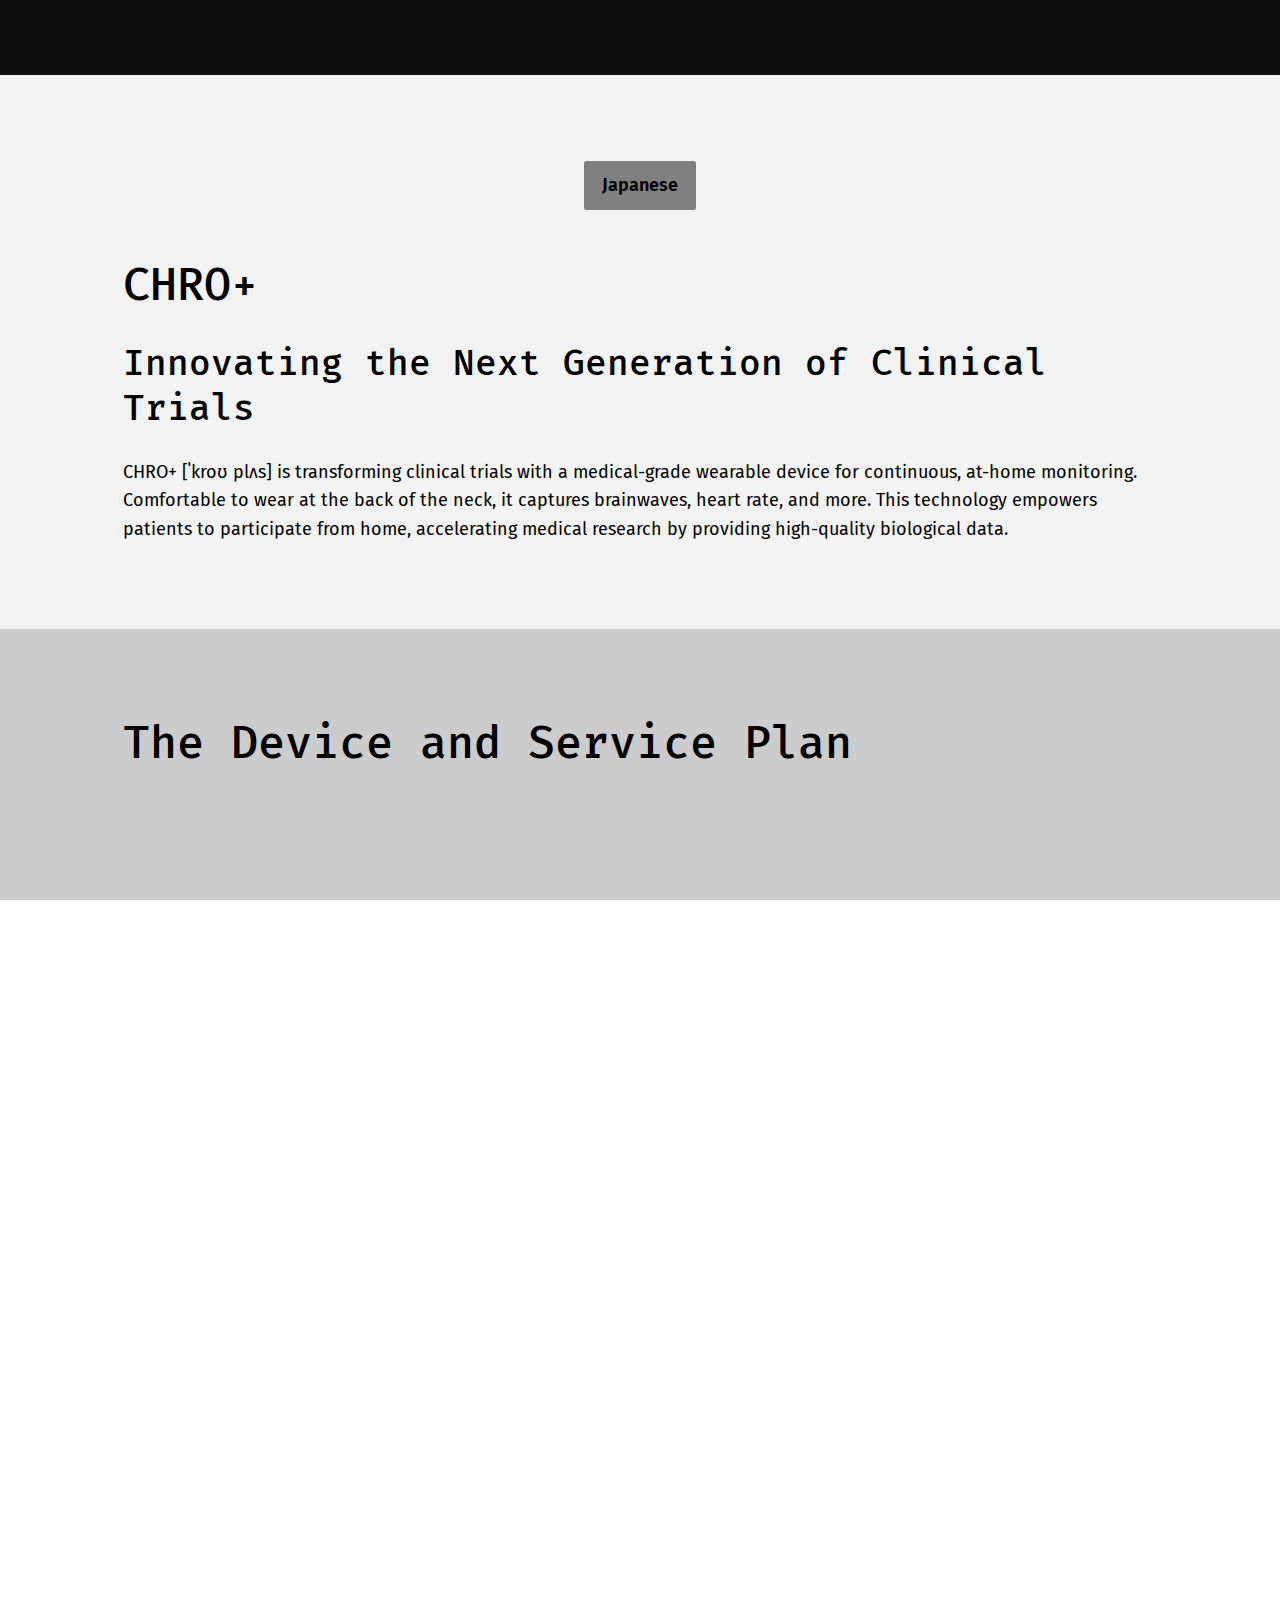
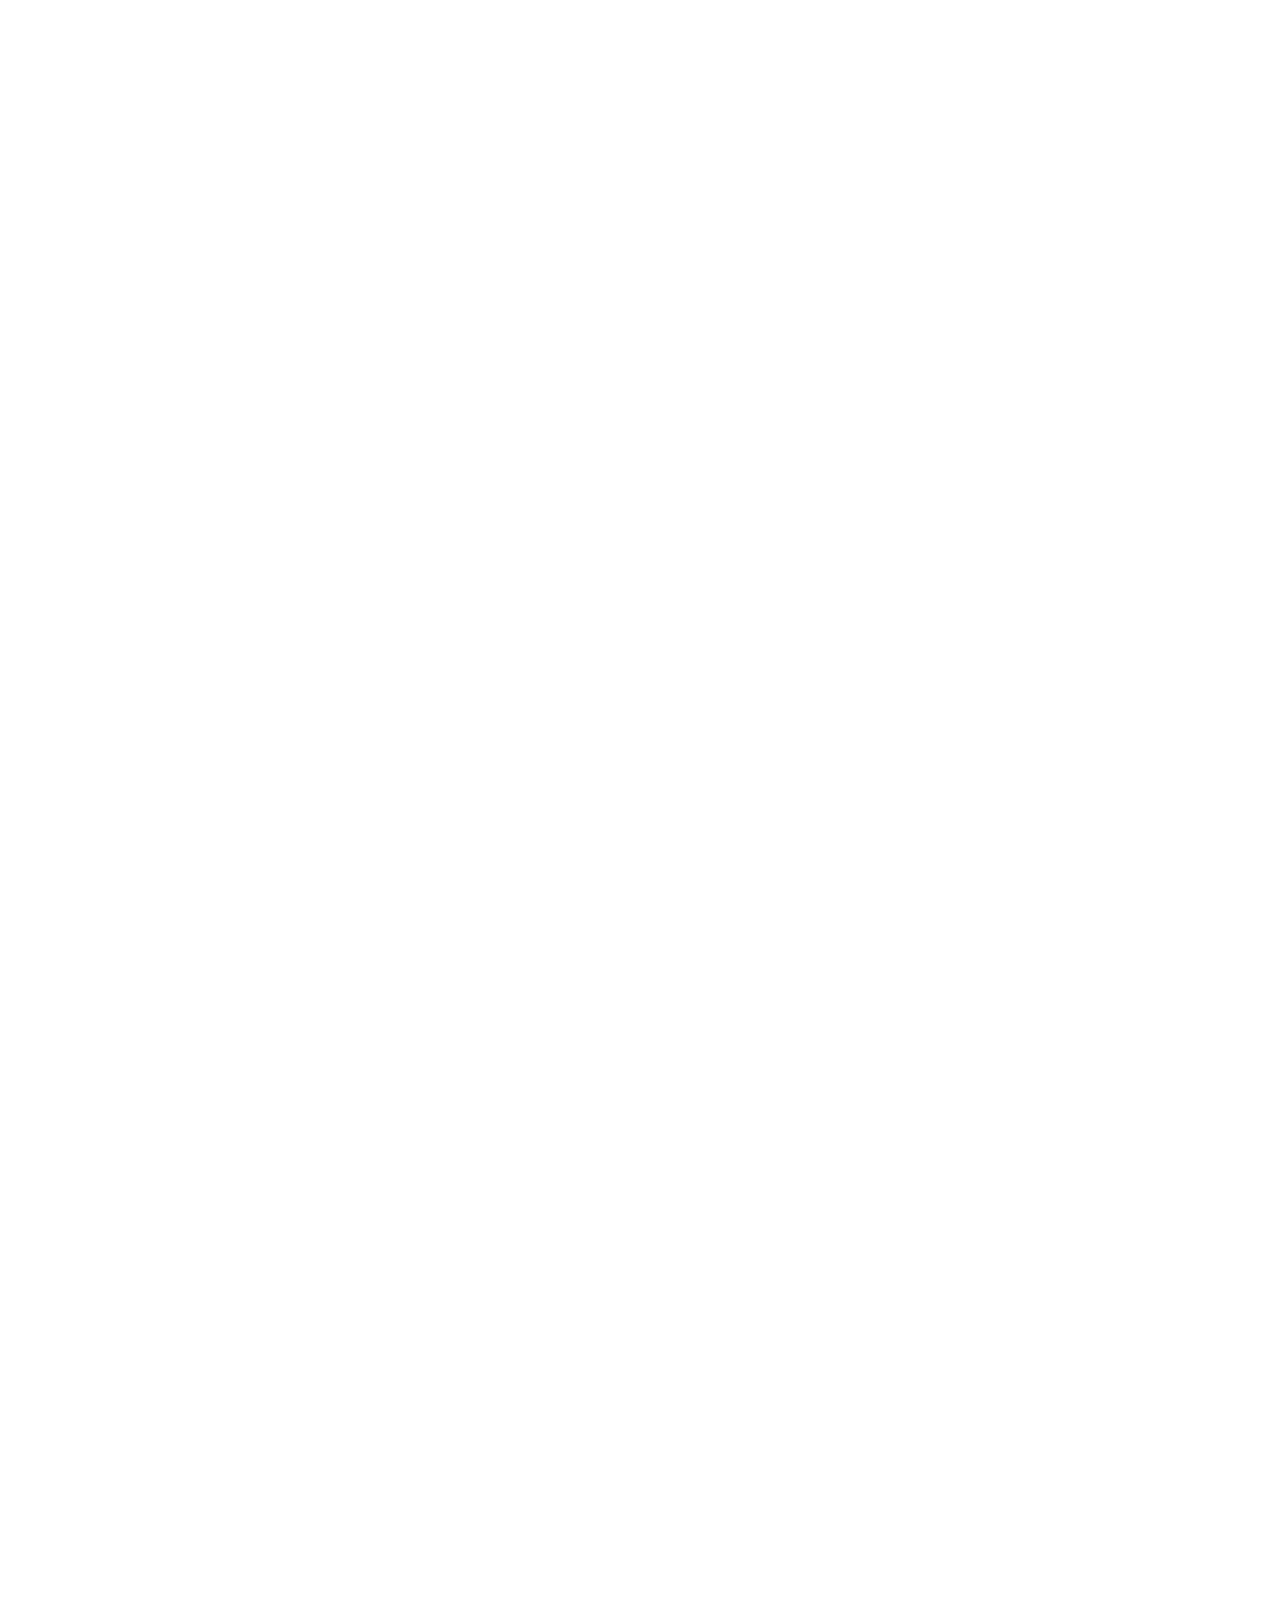
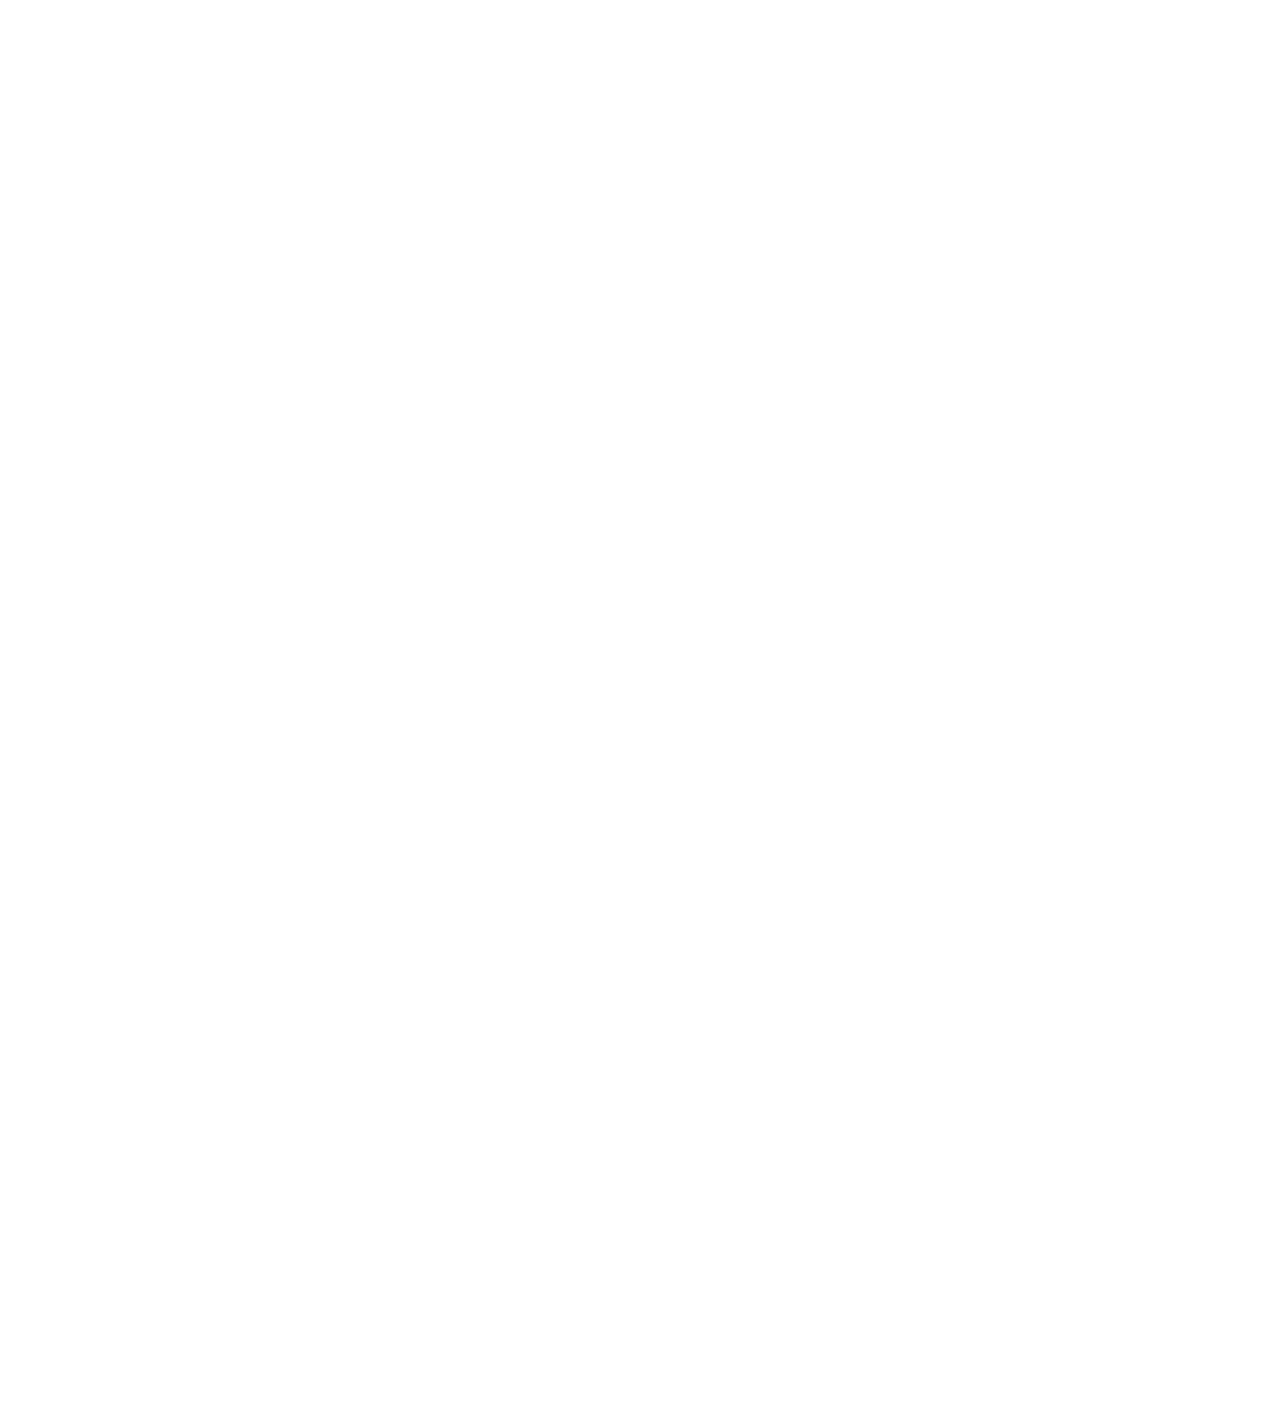
==== commit e06ed02d: "fix: black head color" ====
--- a/production/index.html
+++ b/production/index.html
@@ -1,4 +1,4 @@
-<!DOCTYPE html><html><head><meta charSet="utf-8"/><meta name="viewport" content="width=device-width"/><title>CHRO+</title><meta name="robots" content=", "/><meta content="" name="description"/><meta content="CHRO+" property="og:title"/><meta content="" property="og:description"/><meta content="https://assets.api.gamma.app/cne1fveur4i33pk/screenshots/qz7zxopo99b8r43/xyi6o11964bshc9/slide/fZSHRTjWOTe40e5mobelaKuSnIc" property="og:image"/><meta content="CHRO+" property="twitter:title"/><meta content="" property="twitter:description"/><meta content="https://assets.api.gamma.app/cne1fveur4i33pk/screenshots/qz7zxopo99b8r43/xyi6o11964bshc9/slide/fZSHRTjWOTe40e5mobelaKuSnIc" property="twitter:image"/><meta property="og:type" content="website"/><meta content="summary_large_image" name="twitter:card"/><meta name="next-head-count" content="14"/><link rel="preconnect" href="https://fonts.gstatic.com" crossorigin /><link rel="preload" href="/_next/static/css/7f1bf32feb6a8541.css" as="style"/><link rel="stylesheet" href="/_next/static/css/7f1bf32feb6a8541.css" data-n-p=""/><link rel="preload" href="/_next/static/css/c5909dc245a8df8d.css" as="style"/><link rel="stylesheet" href="/_next/static/css/c5909dc245a8df8d.css" data-n-p=""/><noscript data-n-css=""></noscript><script defer="" nomodule="" src="/_next/static/chunks/polyfills-78c92fac7aa8fdd8.js"></script><script src="/_next/static/chunks/webpack-2b0a27a5b2fea42d.js" defer=""></script><script src="/_next/static/chunks/framework-2f78ac0a0f267d65.js" defer=""></script><script src="/_next/static/chunks/main-350bc07b31a11744.js" defer=""></script><script src="/_next/static/chunks/pages/_app-c4482e5d57b7a6a9.js" defer=""></script><script src="/_next/static/chunks/5adc83ef-8e07286a1a4aed9b.js" defer=""></script><script src="/_next/static/chunks/93656207-41d28716ca784979.js" defer=""></script><script src="/_next/static/chunks/69bd6bf3-583fd1786d6463f8.js" defer=""></script><script src="/_next/static/chunks/b4d7d80c-da42a3086aafde9e.js" defer=""></script><script src="/_next/static/chunks/ad54e6ef-485bff6418c8824b.js" defer=""></script><script src="/_next/static/chunks/8c469d57-15109969c63e1543.js" defer=""></script><script src="/_next/static/chunks/2edb282b-a83f7ffd007bccf0.js" defer=""></script><script src="/_next/static/chunks/998ccc15-ad35dfdb33c695e6.js" defer=""></script><script src="/_next/static/chunks/b13ba9de-11ef9f2e07c3e310.js" defer=""></script><script src="/_next/static/chunks/91bbf309-384c42be65e3e52b.js" defer=""></script><script src="/_next/static/chunks/b155a556-fcae5884b6180690.js" defer=""></script><script src="/_next/static/chunks/d08a6a05-d92448afdf309bb8.js" defer=""></script><script src="/_next/static/chunks/9b583bcd-f8f16bc96d67efb2.js" defer=""></script><script src="/_next/static/chunks/1035ef44-e4d66d81a61710cd.js" defer=""></script><script src="/_next/static/chunks/b779bb5e-28b0d806a81f2318.js" defer=""></script><script src="/_next/static/chunks/a29ae703-de9ed4e81359daba.js" defer=""></script><script src="/_next/static/chunks/7511-ba980e8ac8293285.js" defer=""></script><script src="/_next/static/chunks/9317-80da7a8962ea93d0.js" defer=""></script><script src="/_next/static/chunks/pages/published/%5BdocId%5D-8970bbfc0b13e79d.js" defer=""></script><script src="/_next/static/LYLz2v767K5W1bUKWZl3O/_buildManifest.js" defer=""></script><script src="/_next/static/LYLz2v767K5W1bUKWZl3O/_ssgManifest.js" defer=""></script><style data-href="https://fonts.googleapis.com/css2?family=Inter:wght@100;200;300;400;500;600;700;800;900">@font-face{font-family:'Inter';font-style:normal;font-weight:100;src:url(https://fonts.gstatic.com/s/inter/v18/UcCO3FwrK3iLTeHuS_nVMrMxCp50SjIw2boKoduKmMEVuLyeMZs.woff) format('woff')}@font-face{font-family:'Inter';font-style:normal;font-weight:200;src:url(https://fonts.gstatic.com/s/inter/v18/UcCO3FwrK3iLTeHuS_nVMrMxCp50SjIw2boKoduKmMEVuDyfMZs.woff) format('woff')}@font-face{font-family:'Inter';font-style:normal;font-weight:300;src:url(https://fonts.gstatic.com/s/inter/v18/UcCO3FwrK3iLTeHuS_nVMrMxCp50SjIw2boKoduKmMEVuOKfMZs.woff) format('woff')}@font-face{font-family:'Inter';font-style:normal;font-weight:400;src:url(https://fonts.gstatic.com/s/inter/v18/UcCO3FwrK3iLTeHuS_nVMrMxCp50SjIw2boKoduKmMEVuLyfMZs.woff) format('woff')}@font-face{font-family:'Inter';font-style:normal;font-weight:500;src:url(https://fonts.gstatic.com/s/inter/v18/UcCO3FwrK3iLTeHuS_nVMrMxCp50SjIw2boKoduKmMEVuI6fMZs.woff) format('woff')}@font-face{font-family:'Inter';font-style:normal;font-weight:600;src:url(https://fonts.gstatic.com/s/inter/v18/UcCO3FwrK3iLTeHuS_nVMrMxCp50SjIw2boKoduKmMEVuGKYMZs.woff) format('woff')}@font-face{font-family:'Inter';font-style:normal;font-weight:700;src:url(https://fonts.gstatic.com/s/inter/v18/UcCO3FwrK3iLTeHuS_nVMrMxCp50SjIw2boKoduKmMEVuFuYMZs.woff) format('woff')}@font-face{font-family:'Inter';font-style:normal;font-weight:800;src:url(https://fonts.gstatic.com/s/inter/v18/UcCO3FwrK3iLTeHuS_nVMrMxCp50SjIw2boKoduKmMEVuDyYMZs.woff) format('woff')}@font-face{font-family:'Inter';font-style:normal;font-weight:900;src:url(https://fonts.gstatic.com/s/inter/v18/UcCO3FwrK3iLTeHuS_nVMrMxCp50SjIw2boKoduKmMEVuBWYMZs.woff) format('woff')}@font-face{font-family:'Inter';font-style:normal;font-weight:100;src:url(https://fonts.gstatic.com/s/inter/v18/UcC73FwrK3iLTeHuS_nVMrMxCp50SjIa2JL7W0Q5n-wU.woff2) format('woff2');unicode-range:U+0460-052F,U+1C80-1C8A,U+20B4,U+2DE0-2DFF,U+A640-A69F,U+FE2E-FE2F}@font-face{font-family:'Inter';font-style:normal;font-weight:100;src:url(https://fonts.gstatic.com/s/inter/v18/UcC73FwrK3iLTeHuS_nVMrMxCp50SjIa0ZL7W0Q5n-wU.woff2) format('woff2');unicode-range:U+0301,U+0400-045F,U+0490-0491,U+04B0-04B1,U+2116}@font-face{font-family:'Inter';font-style:normal;font-weight:100;src:url(https://fonts.gstatic.com/s/inter/v18/UcC73FwrK3iLTeHuS_nVMrMxCp50SjIa2ZL7W0Q5n-wU.woff2) format('woff2');unicode-range:U+1F00-1FFF}@font-face{font-family:'Inter';font-style:normal;font-weight:100;src:url(https://fonts.gstatic.com/s/inter/v18/UcC73FwrK3iLTeHuS_nVMrMxCp50SjIa1pL7W0Q5n-wU.woff2) format('woff2');unicode-range:U+0370-0377,U+037A-037F,U+0384-038A,U+038C,U+038E-03A1,U+03A3-03FF}@font-face{font-family:'Inter';font-style:normal;font-weight:100;src:url(https://fonts.gstatic.com/s/inter/v18/UcC73FwrK3iLTeHuS_nVMrMxCp50SjIa2pL7W0Q5n-wU.woff2) format('woff2');unicode-range:U+0102-0103,U+0110-0111,U+0128-0129,U+0168-0169,U+01A0-01A1,U+01AF-01B0,U+0300-0301,U+0303-0304,U+0308-0309,U+0323,U+0329,U+1EA0-1EF9,U+20AB}@font-face{font-family:'Inter';font-style:normal;font-weight:100;src:url(https://fonts.gstatic.com/s/inter/v18/UcC73FwrK3iLTeHuS_nVMrMxCp50SjIa25L7W0Q5n-wU.woff2) format('woff2');unicode-range:U+0100-02BA,U+02BD-02C5,U+02C7-02CC,U+02CE-02D7,U+02DD-02FF,U+0304,U+0308,U+0329,U+1D00-1DBF,U+1E00-1E9F,U+1EF2-1EFF,U+2020,U+20A0-20AB,U+20AD-20C0,U+2113,U+2C60-2C7F,U+A720-A7FF}@font-face{font-family:'Inter';font-style:normal;font-weight:100;src:url(https://fonts.gstatic.com/s/inter/v18/UcC73FwrK3iLTeHuS_nVMrMxCp50SjIa1ZL7W0Q5nw.woff2) format('woff2');unicode-range:U+0000-00FF,U+0131,U+0152-0153,U+02BB-02BC,U+02C6,U+02DA,U+02DC,U+0304,U+0308,U+0329,U+2000-206F,U+20AC,U+2122,U+2191,U+2193,U+2212,U+2215,U+FEFF,U+FFFD}@font-face{font-family:'Inter';font-style:normal;font-weight:200;src:url(https://fonts.gstatic.com/s/inter/v18/UcC73FwrK3iLTeHuS_nVMrMxCp50SjIa2JL7W0Q5n-wU.woff2) format('woff2');unicode-range:U+0460-052F,U+1C80-1C8A,U+20B4,U+2DE0-2DFF,U+A640-A69F,U+FE2E-FE2F}@font-face{font-family:'Inter';font-style:normal;font-weight:200;src:url(https://fonts.gstatic.com/s/inter/v18/UcC73FwrK3iLTeHuS_nVMrMxCp50SjIa0ZL7W0Q5n-wU.woff2) format('woff2');unicode-range:U+0301,U+0400-045F,U+0490-0491,U+04B0-04B1,U+2116}@font-face{font-family:'Inter';font-style:normal;font-weight:200;src:url(https://fonts.gstatic.com/s/inter/v18/UcC73FwrK3iLTeHuS_nVMrMxCp50SjIa2ZL7W0Q5n-wU.woff2) format('woff2');unicode-range:U+1F00-1FFF}@font-face{font-family:'Inter';font-style:normal;font-weight:200;src:url(https://fonts.gstatic.com/s/inter/v18/UcC73FwrK3iLTeHuS_nVMrMxCp50SjIa1pL7W0Q5n-wU.woff2) format('woff2');unicode-range:U+0370-0377,U+037A-037F,U+0384-038A,U+038C,U+038E-03A1,U+03A3-03FF}@font-face{font-family:'Inter';font-style:normal;font-weight:200;src:url(https://fonts.gstatic.com/s/inter/v18/UcC73FwrK3iLTeHuS_nVMrMxCp50SjIa2pL7W0Q5n-wU.woff2) format('woff2');unicode-range:U+0102-0103,U+0110-0111,U+0128-0129,U+0168-0169,U+01A0-01A1,U+01AF-01B0,U+0300-0301,U+0303-0304,U+0308-0309,U+0323,U+0329,U+1EA0-1EF9,U+20AB}@font-face{font-family:'Inter';font-style:normal;font-weight:200;src:url(https://fonts.gstatic.com/s/inter/v18/UcC73FwrK3iLTeHuS_nVMrMxCp50SjIa25L7W0Q5n-wU.woff2) format('woff2');unicode-range:U+0100-02BA,U+02BD-02C5,U+02C7-02CC,U+02CE-02D7,U+02DD-02FF,U+0304,U+0308,U+0329,U+1D00-1DBF,U+1E00-1E9F,U+1EF2-1EFF,U+2020,U+20A0-20AB,U+20AD-20C0,U+2113,U+2C60-2C7F,U+A720-A7FF}@font-face{font-family:'Inter';font-style:normal;font-weight:200;src:url(https://fonts.gstatic.com/s/inter/v18/UcC73FwrK3iLTeHuS_nVMrMxCp50SjIa1ZL7W0Q5nw.woff2) format('woff2');unicode-range:U+0000-00FF,U+0131,U+0152-0153,U+02BB-02BC,U+02C6,U+02DA,U+02DC,U+0304,U+0308,U+0329,U+2000-206F,U+20AC,U+2122,U+2191,U+2193,U+2212,U+2215,U+FEFF,U+FFFD}@font-face{font-family:'Inter';font-style:normal;font-weight:300;src:url(https://fonts.gstatic.com/s/inter/v18/UcC73FwrK3iLTeHuS_nVMrMxCp50SjIa2JL7W0Q5n-wU.woff2) format('woff2');unicode-range:U+0460-052F,U+1C80-1C8A,U+20B4,U+2DE0-2DFF,U+A640-A69F,U+FE2E-FE2F}@font-face{font-family:'Inter';font-style:normal;font-weight:300;src:url(https://fonts.gstatic.com/s/inter/v18/UcC73FwrK3iLTeHuS_nVMrMxCp50SjIa0ZL7W0Q5n-wU.woff2) format('woff2');unicode-range:U+0301,U+0400-045F,U+0490-0491,U+04B0-04B1,U+2116}@font-face{font-family:'Inter';font-style:normal;font-weight:300;src:url(https://fonts.gstatic.com/s/inter/v18/UcC73FwrK3iLTeHuS_nVMrMxCp50SjIa2ZL7W0Q5n-wU.woff2) format('woff2');unicode-range:U+1F00-1FFF}@font-face{font-family:'Inter';font-style:normal;font-weight:300;src:url(https://fonts.gstatic.com/s/inter/v18/UcC73FwrK3iLTeHuS_nVMrMxCp50SjIa1pL7W0Q5n-wU.woff2) format('woff2');unicode-range:U+0370-0377,U+037A-037F,U+0384-038A,U+038C,U+038E-03A1,U+03A3-03FF}@font-face{font-family:'Inter';font-style:normal;font-weight:300;src:url(https://fonts.gstatic.com/s/inter/v18/UcC73FwrK3iLTeHuS_nVMrMxCp50SjIa2pL7W0Q5n-wU.woff2) format('woff2');unicode-range:U+0102-0103,U+0110-0111,U+0128-0129,U+0168-0169,U+01A0-01A1,U+01AF-01B0,U+0300-0301,U+0303-0304,U+0308-0309,U+0323,U+0329,U+1EA0-1EF9,U+20AB}@font-face{font-family:'Inter';font-style:normal;font-weight:300;src:url(https://fonts.gstatic.com/s/inter/v18/UcC73FwrK3iLTeHuS_nVMrMxCp50SjIa25L7W0Q5n-wU.woff2) format('woff2');unicode-range:U+0100-02BA,U+02BD-02C5,U+02C7-02CC,U+02CE-02D7,U+02DD-02FF,U+0304,U+0308,U+0329,U+1D00-1DBF,U+1E00-1E9F,U+1EF2-1EFF,U+2020,U+20A0-20AB,U+20AD-20C0,U+2113,U+2C60-2C7F,U+A720-A7FF}@font-face{font-family:'Inter';font-style:normal;font-weight:300;src:url(https://fonts.gstatic.com/s/inter/v18/UcC73FwrK3iLTeHuS_nVMrMxCp50SjIa1ZL7W0Q5nw.woff2) format('woff2');unicode-range:U+0000-00FF,U+0131,U+0152-0153,U+02BB-02BC,U+02C6,U+02DA,U+02DC,U+0304,U+0308,U+0329,U+2000-206F,U+20AC,U+2122,U+2191,U+2193,U+2212,U+2215,U+FEFF,U+FFFD}@font-face{font-family:'Inter';font-style:normal;font-weight:400;src:url(https://fonts.gstatic.com/s/inter/v18/UcC73FwrK3iLTeHuS_nVMrMxCp50SjIa2JL7W0Q5n-wU.woff2) format('woff2');unicode-range:U+0460-052F,U+1C80-1C8A,U+20B4,U+2DE0-2DFF,U+A640-A69F,U+FE2E-FE2F}@font-face{font-family:'Inter';font-style:normal;font-weight:400;src:url(https://fonts.gstatic.com/s/inter/v18/UcC73FwrK3iLTeHuS_nVMrMxCp50SjIa0ZL7W0Q5n-wU.woff2) format('woff2');unicode-range:U+0301,U+0400-045F,U+0490-0491,U+04B0-04B1,U+2116}@font-face{font-family:'Inter';font-style:normal;font-weight:400;src:url(https://fonts.gstatic.com/s/inter/v18/UcC73FwrK3iLTeHuS_nVMrMxCp50SjIa2ZL7W0Q5n-wU.woff2) format('woff2');unicode-range:U+1F00-1FFF}@font-face{font-family:'Inter';font-style:normal;font-weight:400;src:url(https://fonts.gstatic.com/s/inter/v18/UcC73FwrK3iLTeHuS_nVMrMxCp50SjIa1pL7W0Q5n-wU.woff2) format('woff2');unicode-range:U+0370-0377,U+037A-037F,U+0384-038A,U+038C,U+038E-03A1,U+03A3-03FF}@font-face{font-family:'Inter';font-style:normal;font-weight:400;src:url(https://fonts.gstatic.com/s/inter/v18/UcC73FwrK3iLTeHuS_nVMrMxCp50SjIa2pL7W0Q5n-wU.woff2) format('woff2');unicode-range:U+0102-0103,U+0110-0111,U+0128-0129,U+0168-0169,U+01A0-01A1,U+01AF-01B0,U+0300-0301,U+0303-0304,U+0308-0309,U+0323,U+0329,U+1EA0-1EF9,U+20AB}@font-face{font-family:'Inter';font-style:normal;font-weight:400;src:url(https://fonts.gstatic.com/s/inter/v18/UcC73FwrK3iLTeHuS_nVMrMxCp50SjIa25L7W0Q5n-wU.woff2) format('woff2');unicode-range:U+0100-02BA,U+02BD-02C5,U+02C7-02CC,U+02CE-02D7,U+02DD-02FF,U+0304,U+0308,U+0329,U+1D00-1DBF,U+1E00-1E9F,U+1EF2-1EFF,U+2020,U+20A0-20AB,U+20AD-20C0,U+2113,U+2C60-2C7F,U+A720-A7FF}@font-face{font-family:'Inter';font-style:normal;font-weight:400;src:url(https://fonts.gstatic.com/s/inter/v18/UcC73FwrK3iLTeHuS_nVMrMxCp50SjIa1ZL7W0Q5nw.woff2) format('woff2');unicode-range:U+0000-00FF,U+0131,U+0152-0153,U+02BB-02BC,U+02C6,U+02DA,U+02DC,U+0304,U+0308,U+0329,U+2000-206F,U+20AC,U+2122,U+2191,U+2193,U+2212,U+2215,U+FEFF,U+FFFD}@font-face{font-family:'Inter';font-style:normal;font-weight:500;src:url(https://fonts.gstatic.com/s/inter/v18/UcC73FwrK3iLTeHuS_nVMrMxCp50SjIa2JL7W0Q5n-wU.woff2) format('woff2');unicode-range:U+0460-052F,U+1C80-1C8A,U+20B4,U+2DE0-2DFF,U+A640-A69F,U+FE2E-FE2F}@font-face{font-family:'Inter';font-style:normal;font-weight:500;src:url(https://fonts.gstatic.com/s/inter/v18/UcC73FwrK3iLTeHuS_nVMrMxCp50SjIa0ZL7W0Q5n-wU.woff2) format('woff2');unicode-range:U+0301,U+0400-045F,U+0490-0491,U+04B0-04B1,U+2116}@font-face{font-family:'Inter';font-style:normal;font-weight:500;src:url(https://fonts.gstatic.com/s/inter/v18/UcC73FwrK3iLTeHuS_nVMrMxCp50SjIa2ZL7W0Q5n-wU.woff2) format('woff2');unicode-range:U+1F00-1FFF}@font-face{font-family:'Inter';font-style:normal;font-weight:500;src:url(https://fonts.gstatic.com/s/inter/v18/UcC73FwrK3iLTeHuS_nVMrMxCp50SjIa1pL7W0Q5n-wU.woff2) format('woff2');unicode-range:U+0370-0377,U+037A-037F,U+0384-038A,U+038C,U+038E-03A1,U+03A3-03FF}@font-face{font-family:'Inter';font-style:normal;font-weight:500;src:url(https://fonts.gstatic.com/s/inter/v18/UcC73FwrK3iLTeHuS_nVMrMxCp50SjIa2pL7W0Q5n-wU.woff2) format('woff2');unicode-range:U+0102-0103,U+0110-0111,U+0128-0129,U+0168-0169,U+01A0-01A1,U+01AF-01B0,U+0300-0301,U+0303-0304,U+0308-0309,U+0323,U+0329,U+1EA0-1EF9,U+20AB}@font-face{font-family:'Inter';font-style:normal;font-weight:500;src:url(https://fonts.gstatic.com/s/inter/v18/UcC73FwrK3iLTeHuS_nVMrMxCp50SjIa25L7W0Q5n-wU.woff2) format('woff2');unicode-range:U+0100-02BA,U+02BD-02C5,U+02C7-02CC,U+02CE-02D7,U+02DD-02FF,U+0304,U+0308,U+0329,U+1D00-1DBF,U+1E00-1E9F,U+1EF2-1EFF,U+2020,U+20A0-20AB,U+20AD-20C0,U+2113,U+2C60-2C7F,U+A720-A7FF}@font-face{font-family:'Inter';font-style:normal;font-weight:500;src:url(https://fonts.gstatic.com/s/inter/v18/UcC73FwrK3iLTeHuS_nVMrMxCp50SjIa1ZL7W0Q5nw.woff2) format('woff2');unicode-range:U+0000-00FF,U+0131,U+0152-0153,U+02BB-02BC,U+02C6,U+02DA,U+02DC,U+0304,U+0308,U+0329,U+2000-206F,U+20AC,U+2122,U+2191,U+2193,U+2212,U+2215,U+FEFF,U+FFFD}@font-face{font-family:'Inter';font-style:normal;font-weight:600;src:url(https://fonts.gstatic.com/s/inter/v18/UcC73FwrK3iLTeHuS_nVMrMxCp50SjIa2JL7W0Q5n-wU.woff2) format('woff2');unicode-range:U+0460-052F,U+1C80-1C8A,U+20B4,U+2DE0-2DFF,U+A640-A69F,U+FE2E-FE2F}@font-face{font-family:'Inter';font-style:normal;font-weight:600;src:url(https://fonts.gstatic.com/s/inter/v18/UcC73FwrK3iLTeHuS_nVMrMxCp50SjIa0ZL7W0Q5n-wU.woff2) format('woff2');unicode-range:U+0301,U+0400-045F,U+0490-0491,U+04B0-04B1,U+2116}@font-face{font-family:'Inter';font-style:normal;font-weight:600;src:url(https://fonts.gstatic.com/s/inter/v18/UcC73FwrK3iLTeHuS_nVMrMxCp50SjIa2ZL7W0Q5n-wU.woff2) format('woff2');unicode-range:U+1F00-1FFF}@font-face{font-family:'Inter';font-style:normal;font-weight:600;src:url(https://fonts.gstatic.com/s/inter/v18/UcC73FwrK3iLTeHuS_nVMrMxCp50SjIa1pL7W0Q5n-wU.woff2) format('woff2');unicode-range:U+0370-0377,U+037A-037F,U+0384-038A,U+038C,U+038E-03A1,U+03A3-03FF}@font-face{font-family:'Inter';font-style:normal;font-weight:600;src:url(https://fonts.gstatic.com/s/inter/v18/UcC73FwrK3iLTeHuS_nVMrMxCp50SjIa2pL7W0Q5n-wU.woff2) format('woff2');unicode-range:U+0102-0103,U+0110-0111,U+0128-0129,U+0168-0169,U+01A0-01A1,U+01AF-01B0,U+0300-0301,U+0303-0304,U+0308-0309,U+0323,U+0329,U+1EA0-1EF9,U+20AB}@font-face{font-family:'Inter';font-style:normal;font-weight:600;src:url(https://fonts.gstatic.com/s/inter/v18/UcC73FwrK3iLTeHuS_nVMrMxCp50SjIa25L7W0Q5n-wU.woff2) format('woff2');unicode-range:U+0100-02BA,U+02BD-02C5,U+02C7-02CC,U+02CE-02D7,U+02DD-02FF,U+0304,U+0308,U+0329,U+1D00-1DBF,U+1E00-1E9F,U+1EF2-1EFF,U+2020,U+20A0-20AB,U+20AD-20C0,U+2113,U+2C60-2C7F,U+A720-A7FF}@font-face{font-family:'Inter';font-style:normal;font-weight:600;src:url(https://fonts.gstatic.com/s/inter/v18/UcC73FwrK3iLTeHuS_nVMrMxCp50SjIa1ZL7W0Q5nw.woff2) format('woff2');unicode-range:U+0000-00FF,U+0131,U+0152-0153,U+02BB-02BC,U+02C6,U+02DA,U+02DC,U+0304,U+0308,U+0329,U+2000-206F,U+20AC,U+2122,U+2191,U+2193,U+2212,U+2215,U+FEFF,U+FFFD}@font-face{font-family:'Inter';font-style:normal;font-weight:700;src:url(https://fonts.gstatic.com/s/inter/v18/UcC73FwrK3iLTeHuS_nVMrMxCp50SjIa2JL7W0Q5n-wU.woff2) format('woff2');unicode-range:U+0460-052F,U+1C80-1C8A,U+20B4,U+2DE0-2DFF,U+A640-A69F,U+FE2E-FE2F}@font-face{font-family:'Inter';font-style:normal;font-weight:700;src:url(https://fonts.gstatic.com/s/inter/v18/UcC73FwrK3iLTeHuS_nVMrMxCp50SjIa0ZL7W0Q5n-wU.woff2) format('woff2');unicode-range:U+0301,U+0400-045F,U+0490-0491,U+04B0-04B1,U+2116}@font-face{font-family:'Inter';font-style:normal;font-weight:700;src:url(https://fonts.gstatic.com/s/inter/v18/UcC73FwrK3iLTeHuS_nVMrMxCp50SjIa2ZL7W0Q5n-wU.woff2) format('woff2');unicode-range:U+1F00-1FFF}@font-face{font-family:'Inter';font-style:normal;font-weight:700;src:url(https://fonts.gstatic.com/s/inter/v18/UcC73FwrK3iLTeHuS_nVMrMxCp50SjIa1pL7W0Q5n-wU.woff2) format('woff2');unicode-range:U+0370-0377,U+037A-037F,U+0384-038A,U+038C,U+038E-03A1,U+03A3-03FF}@font-face{font-family:'Inter';font-style:normal;font-weight:700;src:url(https://fonts.gstatic.com/s/inter/v18/UcC73FwrK3iLTeHuS_nVMrMxCp50SjIa2pL7W0Q5n-wU.woff2) format('woff2');unicode-range:U+0102-0103,U+0110-0111,U+0128-0129,U+0168-0169,U+01A0-01A1,U+01AF-01B0,U+0300-0301,U+0303-0304,U+0308-0309,U+0323,U+0329,U+1EA0-1EF9,U+20AB}@font-face{font-family:'Inter';font-style:normal;font-weight:700;src:url(https://fonts.gstatic.com/s/inter/v18/UcC73FwrK3iLTeHuS_nVMrMxCp50SjIa25L7W0Q5n-wU.woff2) format('woff2');unicode-range:U+0100-02BA,U+02BD-02C5,U+02C7-02CC,U+02CE-02D7,U+02DD-02FF,U+0304,U+0308,U+0329,U+1D00-1DBF,U+1E00-1E9F,U+1EF2-1EFF,U+2020,U+20A0-20AB,U+20AD-20C0,U+2113,U+2C60-2C7F,U+A720-A7FF}@font-face{font-family:'Inter';font-style:normal;font-weight:700;src:url(https://fonts.gstatic.com/s/inter/v18/UcC73FwrK3iLTeHuS_nVMrMxCp50SjIa1ZL7W0Q5nw.woff2) format('woff2');unicode-range:U+0000-00FF,U+0131,U+0152-0153,U+02BB-02BC,U+02C6,U+02DA,U+02DC,U+0304,U+0308,U+0329,U+2000-206F,U+20AC,U+2122,U+2191,U+2193,U+2212,U+2215,U+FEFF,U+FFFD}@font-face{font-family:'Inter';font-style:normal;font-weight:800;src:url(https://fonts.gstatic.com/s/inter/v18/UcC73FwrK3iLTeHuS_nVMrMxCp50SjIa2JL7W0Q5n-wU.woff2) format('woff2');unicode-range:U+0460-052F,U+1C80-1C8A,U+20B4,U+2DE0-2DFF,U+A640-A69F,U+FE2E-FE2F}@font-face{font-family:'Inter';font-style:normal;font-weight:800;src:url(https://fonts.gstatic.com/s/inter/v18/UcC73FwrK3iLTeHuS_nVMrMxCp50SjIa0ZL7W0Q5n-wU.woff2) format('woff2');unicode-range:U+0301,U+0400-045F,U+0490-0491,U+04B0-04B1,U+2116}@font-face{font-family:'Inter';font-style:normal;font-weight:800;src:url(https://fonts.gstatic.com/s/inter/v18/UcC73FwrK3iLTeHuS_nVMrMxCp50SjIa2ZL7W0Q5n-wU.woff2) format('woff2');unicode-range:U+1F00-1FFF}@font-face{font-family:'Inter';font-style:normal;font-weight:800;src:url(https://fonts.gstatic.com/s/inter/v18/UcC73FwrK3iLTeHuS_nVMrMxCp50SjIa1pL7W0Q5n-wU.woff2) format('woff2');unicode-range:U+0370-0377,U+037A-037F,U+0384-038A,U+038C,U+038E-03A1,U+03A3-03FF}@font-face{font-family:'Inter';font-style:normal;font-weight:800;src:url(https://fonts.gstatic.com/s/inter/v18/UcC73FwrK3iLTeHuS_nVMrMxCp50SjIa2pL7W0Q5n-wU.woff2) format('woff2');unicode-range:U+0102-0103,U+0110-0111,U+0128-0129,U+0168-0169,U+01A0-01A1,U+01AF-01B0,U+0300-0301,U+0303-0304,U+0308-0309,U+0323,U+0329,U+1EA0-1EF9,U+20AB}@font-face{font-family:'Inter';font-style:normal;font-weight:800;src:url(https://fonts.gstatic.com/s/inter/v18/UcC73FwrK3iLTeHuS_nVMrMxCp50SjIa25L7W0Q5n-wU.woff2) format('woff2');unicode-range:U+0100-02BA,U+02BD-02C5,U+02C7-02CC,U+02CE-02D7,U+02DD-02FF,U+0304,U+0308,U+0329,U+1D00-1DBF,U+1E00-1E9F,U+1EF2-1EFF,U+2020,U+20A0-20AB,U+20AD-20C0,U+2113,U+2C60-2C7F,U+A720-A7FF}@font-face{font-family:'Inter';font-style:normal;font-weight:800;src:url(https://fonts.gstatic.com/s/inter/v18/UcC73FwrK3iLTeHuS_nVMrMxCp50SjIa1ZL7W0Q5nw.woff2) format('woff2');unicode-range:U+0000-00FF,U+0131,U+0152-0153,U+02BB-02BC,U+02C6,U+02DA,U+02DC,U+0304,U+0308,U+0329,U+2000-206F,U+20AC,U+2122,U+2191,U+2193,U+2212,U+2215,U+FEFF,U+FFFD}@font-face{font-family:'Inter';font-style:normal;font-weight:900;src:url(https://fonts.gstatic.com/s/inter/v18/UcC73FwrK3iLTeHuS_nVMrMxCp50SjIa2JL7W0Q5n-wU.woff2) format('woff2');unicode-range:U+0460-052F,U+1C80-1C8A,U+20B4,U+2DE0-2DFF,U+A640-A69F,U+FE2E-FE2F}@font-face{font-family:'Inter';font-style:normal;font-weight:900;src:url(https://fonts.gstatic.com/s/inter/v18/UcC73FwrK3iLTeHuS_nVMrMxCp50SjIa0ZL7W0Q5n-wU.woff2) format('woff2');unicode-range:U+0301,U+0400-045F,U+0490-0491,U+04B0-04B1,U+2116}@font-face{font-family:'Inter';font-style:normal;font-weight:900;src:url(https://fonts.gstatic.com/s/inter/v18/UcC73FwrK3iLTeHuS_nVMrMxCp50SjIa2ZL7W0Q5n-wU.woff2) format('woff2');unicode-range:U+1F00-1FFF}@font-face{font-family:'Inter';font-style:normal;font-weight:900;src:url(https://fonts.gstatic.com/s/inter/v18/UcC73FwrK3iLTeHuS_nVMrMxCp50SjIa1pL7W0Q5n-wU.woff2) format('woff2');unicode-range:U+0370-0377,U+037A-037F,U+0384-038A,U+038C,U+038E-03A1,U+03A3-03FF}@font-face{font-family:'Inter';font-style:normal;font-weight:900;src:url(https://fonts.gstatic.com/s/inter/v18/UcC73FwrK3iLTeHuS_nVMrMxCp50SjIa2pL7W0Q5n-wU.woff2) format('woff2');unicode-range:U+0102-0103,U+0110-0111,U+0128-0129,U+0168-0169,U+01A0-01A1,U+01AF-01B0,U+0300-0301,U+0303-0304,U+0308-0309,U+0323,U+0329,U+1EA0-1EF9,U+20AB}@font-face{font-family:'Inter';font-style:normal;font-weight:900;src:url(https://fonts.gstatic.com/s/inter/v18/UcC73FwrK3iLTeHuS_nVMrMxCp50SjIa25L7W0Q5n-wU.woff2) format('woff2');unicode-range:U+0100-02BA,U+02BD-02C5,U+02C7-02CC,U+02CE-02D7,U+02DD-02FF,U+0304,U+0308,U+0329,U+1D00-1DBF,U+1E00-1E9F,U+1EF2-1EFF,U+2020,U+20A0-20AB,U+20AD-20C0,U+2113,U+2C60-2C7F,U+A720-A7FF}@font-face{font-family:'Inter';font-style:normal;font-weight:900;src:url(https://fonts.gstatic.com/s/inter/v18/UcC73FwrK3iLTeHuS_nVMrMxCp50SjIa1ZL7W0Q5nw.woff2) format('woff2');unicode-range:U+0000-00FF,U+0131,U+0152-0153,U+02BB-02BC,U+02C6,U+02DA,U+02DC,U+0304,U+0308,U+0329,U+2000-206F,U+20AC,U+2122,U+2191,U+2193,U+2212,U+2215,U+FEFF,U+FFFD}</style></head><body><div id="__next"><style data-emotion="css-global 12ctgee">:host,:root,[data-theme]{--chakra-ring-inset:var(--chakra-empty,/*!*/ /*!*/);--chakra-ring-offset-width:0px;--chakra-ring-offset-color:#fff;--chakra-ring-color:rgba(66, 153, 225, 0.6);--chakra-ring-offset-shadow:0 0 #0000;--chakra-ring-shadow:0 0 #0000;--chakra-space-x-reverse:0;--chakra-space-y-reverse:0;--chakra-colors-transparent:transparent;--chakra-colors-current:currentColor;--chakra-colors-black:#000000;--chakra-colors-white:#FFFFFF;--chakra-colors-whiteAlpha-50:rgba(255, 255, 255, 0.04);--chakra-colors-whiteAlpha-100:rgba(255, 255, 255, 0.06);--chakra-colors-whiteAlpha-200:rgba(255, 255, 255, 0.08);--chakra-colors-whiteAlpha-300:rgba(255, 255, 255, 0.16);--chakra-colors-whiteAlpha-400:rgba(255, 255, 255, 0.24);--chakra-colors-whiteAlpha-500:rgba(255, 255, 255, 0.36);--chakra-colors-whiteAlpha-600:rgba(255, 255, 255, 0.48);--chakra-colors-whiteAlpha-700:rgba(255, 255, 255, 0.64);--chakra-colors-whiteAlpha-800:rgba(255, 255, 255, 0.80);--chakra-colors-whiteAlpha-900:rgba(255, 255, 255, 0.92);--chakra-colors-blackAlpha-50:rgba(0, 0, 0, 0.04);--chakra-colors-blackAlpha-100:rgba(0, 0, 0, 0.06);--chakra-colors-blackAlpha-200:rgba(0, 0, 0, 0.08);--chakra-colors-blackAlpha-300:rgba(0, 0, 0, 0.16);--chakra-colors-blackAlpha-400:rgba(0, 0, 0, 0.24);--chakra-colors-blackAlpha-500:rgba(0, 0, 0, 0.36);--chakra-colors-blackAlpha-600:rgba(0, 0, 0, 0.48);--chakra-colors-blackAlpha-700:rgba(0, 0, 0, 0.64);--chakra-colors-blackAlpha-800:rgba(0, 0, 0, 0.80);--chakra-colors-blackAlpha-900:rgba(0, 0, 0, 0.92);--chakra-colors-gray-50:#F9f6f6;--chakra-colors-gray-100:#f7f3f2;--chakra-colors-gray-200:#e5e0df;--chakra-colors-gray-300:#cac5c4;--chakra-colors-gray-400:#ada8a8;--chakra-colors-gray-500:#8f8b8b;--chakra-colors-gray-600:#726e6e;--chakra-colors-gray-700:#565151;--chakra-colors-gray-800:#3c3838;--chakra-colors-gray-900:#272525;--chakra-colors-red-50:#FFF5F5;--chakra-colors-red-100:#FED7D7;--chakra-colors-red-200:#FEB2B2;--chakra-colors-red-300:#FC8181;--chakra-colors-red-400:#F56565;--chakra-colors-red-500:#E53E3E;--chakra-colors-red-600:#C53030;--chakra-colors-red-700:#9B2C2C;--chakra-colors-red-800:#822727;--chakra-colors-red-900:#63171B;--chakra-colors-orange-50:#FFFAF0;--chakra-colors-orange-100:#FEEBC8;--chakra-colors-orange-200:#FBD38D;--chakra-colors-orange-300:#F6AD55;--chakra-colors-orange-400:#ED8936;--chakra-colors-orange-500:#DD6B20;--chakra-colors-orange-600:#C05621;--chakra-colors-orange-700:#9C4221;--chakra-colors-orange-800:#7B341E;--chakra-colors-orange-900:#652B19;--chakra-colors-yellow-50:#FFFFF0;--chakra-colors-yellow-100:#FEFCBF;--chakra-colors-yellow-200:#FAF089;--chakra-colors-yellow-300:#F6E05E;--chakra-colors-yellow-400:#ECC94B;--chakra-colors-yellow-500:#D69E2E;--chakra-colors-yellow-600:#B7791F;--chakra-colors-yellow-700:#975A16;--chakra-colors-yellow-800:#744210;--chakra-colors-yellow-900:#5F370E;--chakra-colors-green-50:#F0FFF4;--chakra-colors-green-100:#C6F6D5;--chakra-colors-green-200:#9AE6B4;--chakra-colors-green-300:#68D391;--chakra-colors-green-400:#48BB78;--chakra-colors-green-500:#38A169;--chakra-colors-green-600:#2F855A;--chakra-colors-green-700:#276749;--chakra-colors-green-800:#22543D;--chakra-colors-green-900:#1C4532;--chakra-colors-teal-50:#E6FFFA;--chakra-colors-teal-100:#B2F5EA;--chakra-colors-teal-200:#81E6D9;--chakra-colors-teal-300:#4FD1C5;--chakra-colors-teal-400:#38B2AC;--chakra-colors-teal-500:#319795;--chakra-colors-teal-600:#2C7A7B;--chakra-colors-teal-700:#285E61;--chakra-colors-teal-800:#234E52;--chakra-colors-teal-900:#1D4044;--chakra-colors-blue-50:#ebf8ff;--chakra-colors-blue-100:#bee3f8;--chakra-colors-blue-200:#90cdf4;--chakra-colors-blue-300:#63b3ed;--chakra-colors-blue-400:#4299e1;--chakra-colors-blue-500:#3182ce;--chakra-colors-blue-600:#2b6cb0;--chakra-colors-blue-700:#2c5282;--chakra-colors-blue-800:#2a4365;--chakra-colors-blue-900:#1A365D;--chakra-colors-cyan-50:#EDFDFD;--chakra-colors-cyan-100:#C4F1F9;--chakra-colors-cyan-200:#9DECF9;--chakra-colors-cyan-300:#76E4F7;--chakra-colors-cyan-400:#0BC5EA;--chakra-colors-cyan-500:#00B5D8;--chakra-colors-cyan-600:#00A3C4;--chakra-colors-cyan-700:#0987A0;--chakra-colors-cyan-800:#086F83;--chakra-colors-cyan-900:#065666;--chakra-colors-purple-50:#FAF5FF;--chakra-colors-purple-100:#E9D8FD;--chakra-colors-purple-200:#D6BCFA;--chakra-colors-purple-300:#B794F4;--chakra-colors-purple-400:#9F7AEA;--chakra-colors-purple-500:#805AD5;--chakra-colors-purple-600:#6B46C1;--chakra-colors-purple-700:#553C9A;--chakra-colors-purple-800:#44337A;--chakra-colors-purple-900:#322659;--chakra-colors-pink-50:#FFF5F7;--chakra-colors-pink-100:#FED7E2;--chakra-colors-pink-200:#FBB6CE;--chakra-colors-pink-300:#F687B3;--chakra-colors-pink-400:#ED64A6;--chakra-colors-pink-500:#D53F8C;--chakra-colors-pink-600:#B83280;--chakra-colors-pink-700:#97266D;--chakra-colors-pink-800:#702459;--chakra-colors-pink-900:#521B41;--chakra-colors-linkedin-50:#E8F4F9;--chakra-colors-linkedin-100:#CFEDFB;--chakra-colors-linkedin-200:#9BDAF3;--chakra-colors-linkedin-300:#68C7EC;--chakra-colors-linkedin-400:#34B3E4;--chakra-colors-linkedin-500:#00A0DC;--chakra-colors-linkedin-600:#008CC9;--chakra-colors-linkedin-700:#0077B5;--chakra-colors-linkedin-800:#005E93;--chakra-colors-linkedin-900:#004471;--chakra-colors-facebook-50:#E8F4F9;--chakra-colors-facebook-100:#D9DEE9;--chakra-colors-facebook-200:#B7C2DA;--chakra-colors-facebook-300:#6482C0;--chakra-colors-facebook-400:#4267B2;--chakra-colors-facebook-500:#385898;--chakra-colors-facebook-600:#314E89;--chakra-colors-facebook-700:#29487D;--chakra-colors-facebook-800:#223B67;--chakra-colors-facebook-900:#1E355B;--chakra-colors-messenger-50:#D0E6FF;--chakra-colors-messenger-100:#B9DAFF;--chakra-colors-messenger-200:#A2CDFF;--chakra-colors-messenger-300:#7AB8FF;--chakra-colors-messenger-400:#2E90FF;--chakra-colors-messenger-500:#0078FF;--chakra-colors-messenger-600:#0063D1;--chakra-colors-messenger-700:#0052AC;--chakra-colors-messenger-800:#003C7E;--chakra-colors-messenger-900:#002C5C;--chakra-colors-whatsapp-50:#dffeec;--chakra-colors-whatsapp-100:#b9f5d0;--chakra-colors-whatsapp-200:#90edb3;--chakra-colors-whatsapp-300:#65e495;--chakra-colors-whatsapp-400:#3cdd78;--chakra-colors-whatsapp-500:#22c35e;--chakra-colors-whatsapp-600:#179848;--chakra-colors-whatsapp-700:#0c6c33;--chakra-colors-whatsapp-800:#01421c;--chakra-colors-whatsapp-900:#001803;--chakra-colors-twitter-50:#E5F4FD;--chakra-colors-twitter-100:#C8E9FB;--chakra-colors-twitter-200:#A8DCFA;--chakra-colors-twitter-300:#83CDF7;--chakra-colors-twitter-400:#57BBF5;--chakra-colors-twitter-500:#1DA1F2;--chakra-colors-twitter-600:#1A94DA;--chakra-colors-twitter-700:#1681BF;--chakra-colors-twitter-800:#136B9E;--chakra-colors-twitter-900:#0D4D71;--chakra-colors-telegram-50:#E3F2F9;--chakra-colors-telegram-100:#C5E4F3;--chakra-colors-telegram-200:#A2D4EC;--chakra-colors-telegram-300:#7AC1E4;--chakra-colors-telegram-400:#47A9DA;--chakra-colors-telegram-500:#0088CC;--chakra-colors-telegram-600:#007AB8;--chakra-colors-telegram-700:#006BA1;--chakra-colors-telegram-800:#005885;--chakra-colors-telegram-900:#003F5E;--chakra-colors-gradient-light:linear-gradient(180deg, #FFFFFF 0%, #FCF9F5 100%);--chakra-colors-gradient-dark:linear-gradient(180deg, #3c3838 0%, #272525 100%);--chakra-colors-gradient-blue-to-purple:linear-gradient(91.78deg, #3300D9 1.24%, #9D20C9 73.37%, #DF7A6C 166.1%);--chakra-colors-gradient-blue-to-orange:linear-gradient(92.91deg, #3300D9 2.18%, #9D20C9 44.94%, #DF7A6C 99.91%);--chakra-colors-linen-50:#FEFDFC;--chakra-colors-linen-100:#FCFAF8;--chakra-colors-linen-200:#FAF5F2;--chakra-colors-linen-300:#F7F1EB;--chakra-colors-linen-400:#F5ECE5;--chakra-colors-linen-500:#F2E7DE;--chakra-colors-linen-600:#C2B9B2;--chakra-colors-linen-700:#918B85;--chakra-colors-linen-800:#615C59;--chakra-colors-linen-900:#302E2C;--chakra-colors-linen-950:#181716;--chakra-colors-champagne-50:#FDFBFA;--chakra-colors-champagne-100:#FBF8F5;--chakra-colors-champagne-200:#F7F1EB;--chakra-colors-champagne-300:#F4E9E1;--chakra-colors-champagne-400:#F0E2D7;--chakra-colors-champagne-500:#ECDBCD;--chakra-colors-champagne-600:#BDAFA4;--chakra-colors-champagne-700:#8E837B;--chakra-colors-champagne-800:#5E5852;--chakra-colors-champagne-900:#2F2C29;--chakra-colors-champagne-950:#181614;--chakra-colors-sunglow-50:#FFFAE8;--chakra-colors-sunglow-100:#FFF5D1;--chakra-colors-sunglow-200:#FFEBA2;--chakra-colors-sunglow-300:#FFE074;--chakra-colors-sunglow-400:#FFD645;--chakra-colors-sunglow-500:#FFCC17;--chakra-colors-sunglow-600:#CCA312;--chakra-colors-sunglow-700:#997A0E;--chakra-colors-sunglow-800:#665209;--chakra-colors-sunglow-900:#332905;--chakra-colors-sunglow-950:#191402;--chakra-colors-salmon-50:#FEF3F0;--chakra-colors-salmon-100:#FDE6E1;--chakra-colors-salmon-200:#FBCDC4;--chakra-colors-salmon-300:#F8B5A6;--chakra-colors-salmon-400:#F69C89;--chakra-colors-salmon-500:#F4836B;--chakra-colors-salmon-600:#C36956;--chakra-colors-salmon-700:#924F40;--chakra-colors-salmon-800:#62342B;--chakra-colors-salmon-900:#311A15;--chakra-colors-salmon-950:#180D0B;--chakra-colors-shocking-50:#FDEBF9;--chakra-colors-shocking-100:#FBD8F2;--chakra-colors-shocking-200:#F6B0E5;--chakra-colors-shocking-300:#F289D9;--chakra-colors-shocking-400:#ED61CC;--chakra-colors-shocking-500:#E93ABF;--chakra-colors-shocking-600:#BA2E99;--chakra-colors-shocking-700:#8C2373;--chakra-colors-shocking-800:#5D174C;--chakra-colors-shocking-900:#2F0C26;--chakra-colors-shocking-950:#170613;--chakra-colors-orchid-50:#F5E9FA;--chakra-colors-orchid-100:#EBD2F4;--chakra-colors-orchid-200:#D8A6E9;--chakra-colors-orchid-300:#C479DF;--chakra-colors-orchid-400:#B14DD4;--chakra-colors-orchid-500:#9D20C9;--chakra-colors-orchid-600:#7E1AA1;--chakra-colors-orchid-700:#5E1379;--chakra-colors-orchid-800:#3F0D50;--chakra-colors-orchid-900:#1F0628;--chakra-colors-orchid-950:#100314;--chakra-colors-indigo-50:#EDE7F5;--chakra-colors-indigo-100:#DACFEB;--chakra-colors-indigo-200:#B69ED7;--chakra-colors-indigo-300:#916EC3;--chakra-colors-indigo-400:#6D3DAF;--chakra-colors-indigo-500:#480D9B;--chakra-colors-indigo-600:#3A0A7C;--chakra-colors-indigo-700:#2B085D;--chakra-colors-indigo-800:#1D053E;--chakra-colors-indigo-900:#0E031F;--chakra-colors-indigo-950:#07010F;--chakra-colors-trueblue-50:#eae7ff;--chakra-colors-trueblue-100:#d5ceff;--chakra-colors-trueblue-200:#aa9dff;--chakra-colors-trueblue-300:#806cff;--chakra-colors-trueblue-400:#553bff;--chakra-colors-trueblue-500:#2B0AFF;--chakra-colors-trueblue-600:#2208cc;--chakra-colors-trueblue-700:#1a0699;--chakra-colors-trueblue-800:#110466;--chakra-colors-trueblue-900:#090233;--chakra-colors-trueblue-950:#040119;--chakra-colors-capri-50:#E6F9FF;--chakra-colors-capri-100:#CCF2FF;--chakra-colors-capri-200:#99E5FF;--chakra-colors-capri-300:#66D9FF;--chakra-colors-capri-400:#33CCFF;--chakra-colors-capri-500:#00BFFF;--chakra-colors-capri-600:#0099CC;--chakra-colors-capri-700:#007399;--chakra-colors-capri-800:#004C66;--chakra-colors-capri-900:#002633;--chakra-colors-capri-950:#001319;--chakra-colors-flamingo-50:#FEE6E6;--chakra-colors-flamingo-100:#FDDDDD;--chakra-colors-flamingo-200:#FCC9C9;--chakra-colors-flamingo-300:#FBB6B6;--chakra-colors-flamingo-400:#F88686;--chakra-colors-flamingo-500:#F65555;--chakra-colors-flamingo-600:#F32525;--chakra-colors-flamingo-700:#D90C0C;--chakra-colors-flamingo-800:#A90909;--chakra-colors-flamingo-900:#780707;--chakra-colors-flamingo-950:#3C0303;--chakra-borders-none:0;--chakra-borders-1px:1px solid;--chakra-borders-2px:2px solid;--chakra-borders-4px:4px solid;--chakra-borders-8px:8px solid;--chakra-fonts-heading:'Inter',sans-serif;--chakra-fonts-body:'Inter',sans-serif;--chakra-fonts-mono:SFMono-Regular,Menlo,Monaco,Consolas,"Liberation Mono","Courier New",monospace;--chakra-fontSizes-3xs:0.45rem;--chakra-fontSizes-2xs:0.625rem;--chakra-fontSizes-xs:0.75rem;--chakra-fontSizes-sm:0.875rem;--chakra-fontSizes-md:1rem;--chakra-fontSizes-lg:1.125rem;--chakra-fontSizes-xl:1.25rem;--chakra-fontSizes-2xl:1.5rem;--chakra-fontSizes-3xl:1.875rem;--chakra-fontSizes-4xl:2.25rem;--chakra-fontSizes-5xl:3rem;--chakra-fontSizes-6xl:3.75rem;--chakra-fontSizes-7xl:4.5rem;--chakra-fontSizes-8xl:6rem;--chakra-fontSizes-9xl:8rem;--chakra-fontSizes-xxs:11px;--chakra-fontWeights-hairline:100;--chakra-fontWeights-thin:200;--chakra-fontWeights-light:300;--chakra-fontWeights-normal:400;--chakra-fontWeights-medium:500;--chakra-fontWeights-semibold:600;--chakra-fontWeights-bold:700;--chakra-fontWeights-extrabold:800;--chakra-fontWeights-black:900;--chakra-letterSpacings-tighter:-0.05em;--chakra-letterSpacings-tight:-0.025em;--chakra-letterSpacings-normal:0;--chakra-letterSpacings-wide:0.025em;--chakra-letterSpacings-wider:0.05em;--chakra-letterSpacings-widest:0.1em;--chakra-lineHeights-3:.75rem;--chakra-lineHeights-4:1rem;--chakra-lineHeights-5:1.25rem;--chakra-lineHeights-6:1.5rem;--chakra-lineHeights-7:1.75rem;--chakra-lineHeights-8:2rem;--chakra-lineHeights-9:2.25rem;--chakra-lineHeights-10:2.5rem;--chakra-lineHeights-normal:normal;--chakra-lineHeights-none:1;--chakra-lineHeights-shorter:1.25;--chakra-lineHeights-short:1.375;--chakra-lineHeights-base:1.5;--chakra-lineHeights-tall:1.625;--chakra-lineHeights-taller:2;--chakra-radii-none:0;--chakra-radii-sm:0.125rem;--chakra-radii-base:0.25rem;--chakra-radii-md:0.375rem;--chakra-radii-lg:0.5rem;--chakra-radii-xl:0.75rem;--chakra-radii-2xl:1rem;--chakra-radii-3xl:1.5rem;--chakra-radii-full:9999px;--chakra-space-1:0.25rem;--chakra-space-2:0.5rem;--chakra-space-3:0.75rem;--chakra-space-4:1rem;--chakra-space-5:1.25rem;--chakra-space-6:1.5rem;--chakra-space-7:1.75rem;--chakra-space-8:2rem;--chakra-space-9:2.25rem;--chakra-space-10:2.5rem;--chakra-space-12:3rem;--chakra-space-14:3.5rem;--chakra-space-16:4rem;--chakra-space-20:5rem;--chakra-space-24:6rem;--chakra-space-28:7rem;--chakra-space-32:8rem;--chakra-space-36:9rem;--chakra-space-40:10rem;--chakra-space-44:11rem;--chakra-space-48:12rem;--chakra-space-52:13rem;--chakra-space-56:14rem;--chakra-space-60:15rem;--chakra-space-64:16rem;--chakra-space-72:18rem;--chakra-space-80:20rem;--chakra-space-96:24rem;--chakra-space-px:1px;--chakra-space-0-5:0.125rem;--chakra-space-1-5:0.375rem;--chakra-space-2-5:0.625rem;--chakra-space-3-5:0.875rem;--chakra-shadows-xs:0 0 0 1px rgba(0, 0, 0, 0.05);--chakra-shadows-sm:0 1px 2px 0 rgba(0, 0, 0, 0.05);--chakra-shadows-base:0 1px 3px 0 rgba(0, 0, 0, 0.1),0 1px 2px 0 rgba(0, 0, 0, 0.06);--chakra-shadows-md:0 4px 6px -1px rgba(0, 0, 0, 0.1),0 2px 4px -1px rgba(0, 0, 0, 0.06);--chakra-shadows-lg:0 10px 15px -3px rgba(0, 0, 0, 0.1),0 4px 6px -2px rgba(0, 0, 0, 0.05);--chakra-shadows-xl:0 20px 25px -5px rgba(0, 0, 0, 0.1),0 10px 10px -5px rgba(0, 0, 0, 0.04);--chakra-shadows-2xl:0 25px 50px -12px rgba(0, 0, 0, 0.25);--chakra-shadows-outline:0 0 0 3px rgba(66, 153, 225, 0.6);--chakra-shadows-inner:inset 0 2px 4px 0 rgba(0,0,0,0.06);--chakra-shadows-none:none;--chakra-shadows-dark-lg:rgba(0, 0, 0, 0.1) 0px 0px 0px 1px,rgba(0, 0, 0, 0.2) 0px 5px 10px,rgba(0, 0, 0, 0.4) 0px 15px 40px;--chakra-sizes-1:0.25rem;--chakra-sizes-2:0.5rem;--chakra-sizes-3:0.75rem;--chakra-sizes-4:1rem;--chakra-sizes-5:1.25rem;--chakra-sizes-6:1.5rem;--chakra-sizes-7:1.75rem;--chakra-sizes-8:2rem;--chakra-sizes-9:2.25rem;--chakra-sizes-10:2.5rem;--chakra-sizes-12:3rem;--chakra-sizes-14:3.5rem;--chakra-sizes-16:4rem;--chakra-sizes-20:5rem;--chakra-sizes-24:6rem;--chakra-sizes-28:7rem;--chakra-sizes-32:8rem;--chakra-sizes-36:9rem;--chakra-sizes-40:10rem;--chakra-sizes-44:11rem;--chakra-sizes-48:12rem;--chakra-sizes-52:13rem;--chakra-sizes-56:14rem;--chakra-sizes-60:15rem;--chakra-sizes-64:16rem;--chakra-sizes-72:18rem;--chakra-sizes-80:20rem;--chakra-sizes-96:24rem;--chakra-sizes-px:1px;--chakra-sizes-0-5:0.125rem;--chakra-sizes-1-5:0.375rem;--chakra-sizes-2-5:0.625rem;--chakra-sizes-3-5:0.875rem;--chakra-sizes-max:max-content;--chakra-sizes-min:min-content;--chakra-sizes-full:100%;--chakra-sizes-3xs:14rem;--chakra-sizes-2xs:16rem;--chakra-sizes-xs:20rem;--chakra-sizes-sm:24rem;--chakra-sizes-md:28rem;--chakra-sizes-lg:32rem;--chakra-sizes-xl:36rem;--chakra-sizes-2xl:42rem;--chakra-sizes-3xl:48rem;--chakra-sizes-4xl:56rem;--chakra-sizes-5xl:64rem;--chakra-sizes-6xl:72rem;--chakra-sizes-7xl:80rem;--chakra-sizes-8xl:90rem;--chakra-sizes-prose:60ch;--chakra-sizes-container-sm:640px;--chakra-sizes-container-md:768px;--chakra-sizes-container-lg:1024px;--chakra-sizes-container-xl:1280px;--chakra-zIndices-hide:-1;--chakra-zIndices-auto:auto;--chakra-zIndices-base:0;--chakra-zIndices-docked:10;--chakra-zIndices-dropdown:1600;--chakra-zIndices-sticky:1100;--chakra-zIndices-banner:1200;--chakra-zIndices-overlay:1300;--chakra-zIndices-modal:1800;--chakra-zIndices-popover:1500;--chakra-zIndices-skipLink:1600;--chakra-zIndices-toast:1700;--chakra-zIndices-tooltip:5600;--chakra-zIndices-modalPopover:1900;--chakra-transition-property-common:background-color,border-color,color,fill,stroke,opacity,box-shadow,transform;--chakra-transition-property-colors:background-color,border-color,color,fill,stroke;--chakra-transition-property-dimensions:width,height;--chakra-transition-property-position:left,right,top,bottom;--chakra-transition-property-background:background-color,background-image,background-position;--chakra-transition-easing-ease-in:cubic-bezier(0.4, 0, 1, 1);--chakra-transition-easing-ease-out:cubic-bezier(0, 0, 0.2, 1);--chakra-transition-easing-ease-in-out:cubic-bezier(0.4, 0, 0.2, 1);--chakra-transition-duration-ultra-fast:50ms;--chakra-transition-duration-faster:100ms;--chakra-transition-duration-fast:150ms;--chakra-transition-duration-normal:200ms;--chakra-transition-duration-slow:300ms;--chakra-transition-duration-slower:400ms;--chakra-transition-duration-ultra-slow:500ms;--chakra-blur-none:0;--chakra-blur-sm:4px;--chakra-blur-base:8px;--chakra-blur-md:12px;--chakra-blur-lg:16px;--chakra-blur-xl:24px;--chakra-blur-2xl:40px;--chakra-blur-3xl:64px;--chakra-breakpoints-base:0em;--chakra-breakpoints-sm:30em;--chakra-breakpoints-md:46em;--chakra-breakpoints-lg:62em;--chakra-breakpoints-xl:78em;--chakra-breakpoints-2xl:96em;--chakra-breakpoints-3xl:112em;--chakra-breakpoints-4xl:128em;}.chakra-ui-light :host:not([data-theme]),.chakra-ui-light :root:not([data-theme]),.chakra-ui-light [data-theme]:not([data-theme]),[data-theme=light] :host:not([data-theme]),[data-theme=light] :root:not([data-theme]),[data-theme=light] [data-theme]:not([data-theme]),:host[data-theme=light],:root[data-theme=light],[data-theme][data-theme=light]{--chakra-colors-chakra-body-text:var(--chakra-colors-gray-800);--chakra-colors-chakra-body-bg:var(--chakra-colors-white);--chakra-colors-chakra-border-color:var(--chakra-colors-gray-200);--chakra-colors-chakra-inverse-text:var(--chakra-colors-white);--chakra-colors-chakra-subtle-bg:var(--chakra-colors-gray-100);--chakra-colors-chakra-subtle-text:var(--chakra-colors-gray-600);--chakra-colors-chakra-placeholder-color:var(--chakra-colors-gray-500);}.chakra-ui-dark :host:not([data-theme]),.chakra-ui-dark :root:not([data-theme]),.chakra-ui-dark [data-theme]:not([data-theme]),[data-theme=dark] :host:not([data-theme]),[data-theme=dark] :root:not([data-theme]),[data-theme=dark] [data-theme]:not([data-theme]),:host[data-theme=dark],:root[data-theme=dark],[data-theme][data-theme=dark]{--chakra-colors-chakra-body-text:var(--chakra-colors-whiteAlpha-900);--chakra-colors-chakra-body-bg:var(--chakra-colors-gray-800);--chakra-colors-chakra-border-color:var(--chakra-colors-whiteAlpha-300);--chakra-colors-chakra-inverse-text:var(--chakra-colors-gray-800);--chakra-colors-chakra-subtle-bg:var(--chakra-colors-gray-700);--chakra-colors-chakra-subtle-text:var(--chakra-colors-gray-400);--chakra-colors-chakra-placeholder-color:var(--chakra-colors-whiteAlpha-400);}</style><style data-emotion="css-global fubdgu">html{line-height:1.5;-webkit-text-size-adjust:100%;font-family:system-ui,sans-serif;-webkit-font-smoothing:antialiased;text-rendering:optimizeLegibility;-moz-osx-font-smoothing:grayscale;touch-action:manipulation;}body{position:relative;min-height:100%;margin:0;font-feature-settings:"kern";}:where(*, *::before, *::after){border-width:0;border-style:solid;box-sizing:border-box;word-wrap:break-word;}main{display:block;}hr{border-top-width:1px;box-sizing:content-box;height:0;overflow:visible;}:where(pre, code, kbd,samp){font-family:SFMono-Regular,Menlo,Monaco,Consolas,monospace;font-size:1em;}a{background-color:transparent;color:inherit;-webkit-text-decoration:inherit;text-decoration:inherit;}abbr[title]{border-bottom:none;-webkit-text-decoration:underline;text-decoration:underline;-webkit-text-decoration:underline dotted;-webkit-text-decoration:underline dotted;text-decoration:underline dotted;}:where(b, strong){font-weight:bold;}small{font-size:80%;}:where(sub,sup){font-size:75%;line-height:0;position:relative;vertical-align:baseline;}sub{bottom:-0.25em;}sup{top:-0.5em;}img{border-style:none;}:where(button, input, optgroup, select, textarea){font-family:inherit;font-size:100%;line-height:1.15;margin:0;}:where(button, input){overflow:visible;}:where(button, select){text-transform:none;}:where(
+<!DOCTYPE html><html><head><meta charSet="utf-8"/><meta name="viewport" content="width=device-width"/><title>Japanese</title><meta name="robots" content=", "/><meta content="" name="description"/><meta content="Japanese" property="og:title"/><meta content="" property="og:description"/><meta content="https://assets.api.gamma.app/cne1fveur4i33pk/screenshots/qz7zxopo99b8r43/75hoprit2z2o6pi/slide/GH2pXAIPAomc8MziStn-Zc9PFX4" property="og:image"/><meta content="Japanese" property="twitter:title"/><meta content="" property="twitter:description"/><meta content="https://assets.api.gamma.app/cne1fveur4i33pk/screenshots/qz7zxopo99b8r43/75hoprit2z2o6pi/slide/GH2pXAIPAomc8MziStn-Zc9PFX4" property="twitter:image"/><meta property="og:type" content="website"/><meta content="summary_large_image" name="twitter:card"/><meta name="next-head-count" content="14"/><link rel="preconnect" href="https://fonts.gstatic.com" crossorigin /><link rel="preload" href="/_next/static/css/7f1bf32feb6a8541.css" as="style"/><link rel="stylesheet" href="/_next/static/css/7f1bf32feb6a8541.css" data-n-p=""/><link rel="preload" href="/_next/static/css/c5909dc245a8df8d.css" as="style"/><link rel="stylesheet" href="/_next/static/css/c5909dc245a8df8d.css" data-n-p=""/><noscript data-n-css=""></noscript><script defer="" nomodule="" src="/_next/static/chunks/polyfills-78c92fac7aa8fdd8.js"></script><script src="/_next/static/chunks/webpack-088f44cd43615f8c.js" defer=""></script><script src="/_next/static/chunks/framework-751d4a74a1ca5509.js" defer=""></script><script src="/_next/static/chunks/main-350bc07b31a11744.js" defer=""></script><script src="/_next/static/chunks/pages/_app-c4482e5d57b7a6a9.js" defer=""></script><script src="/_next/static/chunks/5adc83ef-8e07286a1a4aed9b.js" defer=""></script><script src="/_next/static/chunks/93656207-41d28716ca784979.js" defer=""></script><script src="/_next/static/chunks/69bd6bf3-583fd1786d6463f8.js" defer=""></script><script src="/_next/static/chunks/b4d7d80c-da42a3086aafde9e.js" defer=""></script><script src="/_next/static/chunks/ad54e6ef-485bff6418c8824b.js" defer=""></script><script src="/_next/static/chunks/8c469d57-15109969c63e1543.js" defer=""></script><script src="/_next/static/chunks/2edb282b-a83f7ffd007bccf0.js" defer=""></script><script src="/_next/static/chunks/998ccc15-ad35dfdb33c695e6.js" defer=""></script><script src="/_next/static/chunks/b13ba9de-11ef9f2e07c3e310.js" defer=""></script><script src="/_next/static/chunks/91bbf309-384c42be65e3e52b.js" defer=""></script><script src="/_next/static/chunks/b155a556-fcae5884b6180690.js" defer=""></script><script src="/_next/static/chunks/d08a6a05-d92448afdf309bb8.js" defer=""></script><script src="/_next/static/chunks/9b583bcd-f8f16bc96d67efb2.js" defer=""></script><script src="/_next/static/chunks/1035ef44-e4d66d81a61710cd.js" defer=""></script><script src="/_next/static/chunks/b779bb5e-28b0d806a81f2318.js" defer=""></script><script src="/_next/static/chunks/a29ae703-de9ed4e81359daba.js" defer=""></script><script src="/_next/static/chunks/1012-8f546bc453a6c844.js" defer=""></script><script src="/_next/static/chunks/9317-3b0da09faccda704.js" defer=""></script><script src="/_next/static/chunks/pages/published/%5BdocId%5D-8bf731410a5e1211.js" defer=""></script><script src="/_next/static/VYOQZcmEzFKEqn0Mgd37M/_buildManifest.js" defer=""></script><script src="/_next/static/VYOQZcmEzFKEqn0Mgd37M/_ssgManifest.js" defer=""></script><style data-href="https://fonts.googleapis.com/css2?family=Inter:wght@100;200;300;400;500;600;700;800;900">@font-face{font-family:'Inter';font-style:normal;font-weight:100;src:url(https://fonts.gstatic.com/s/inter/v18/UcCO3FwrK3iLTeHuS_nVMrMxCp50SjIw2boKoduKmMEVuLyeMZs.woff) format('woff')}@font-face{font-family:'Inter';font-style:normal;font-weight:200;src:url(https://fonts.gstatic.com/s/inter/v18/UcCO3FwrK3iLTeHuS_nVMrMxCp50SjIw2boKoduKmMEVuDyfMZs.woff) format('woff')}@font-face{font-family:'Inter';font-style:normal;font-weight:300;src:url(https://fonts.gstatic.com/s/inter/v18/UcCO3FwrK3iLTeHuS_nVMrMxCp50SjIw2boKoduKmMEVuOKfMZs.woff) format('woff')}@font-face{font-family:'Inter';font-style:normal;font-weight:400;src:url(https://fonts.gstatic.com/s/inter/v18/UcCO3FwrK3iLTeHuS_nVMrMxCp50SjIw2boKoduKmMEVuLyfMZs.woff) format('woff')}@font-face{font-family:'Inter';font-style:normal;font-weight:500;src:url(https://fonts.gstatic.com/s/inter/v18/UcCO3FwrK3iLTeHuS_nVMrMxCp50SjIw2boKoduKmMEVuI6fMZs.woff) format('woff')}@font-face{font-family:'Inter';font-style:normal;font-weight:600;src:url(https://fonts.gstatic.com/s/inter/v18/UcCO3FwrK3iLTeHuS_nVMrMxCp50SjIw2boKoduKmMEVuGKYMZs.woff) format('woff')}@font-face{font-family:'Inter';font-style:normal;font-weight:700;src:url(https://fonts.gstatic.com/s/inter/v18/UcCO3FwrK3iLTeHuS_nVMrMxCp50SjIw2boKoduKmMEVuFuYMZs.woff) format('woff')}@font-face{font-family:'Inter';font-style:normal;font-weight:800;src:url(https://fonts.gstatic.com/s/inter/v18/UcCO3FwrK3iLTeHuS_nVMrMxCp50SjIw2boKoduKmMEVuDyYMZs.woff) format('woff')}@font-face{font-family:'Inter';font-style:normal;font-weight:900;src:url(https://fonts.gstatic.com/s/inter/v18/UcCO3FwrK3iLTeHuS_nVMrMxCp50SjIw2boKoduKmMEVuBWYMZs.woff) format('woff')}@font-face{font-family:'Inter';font-style:normal;font-weight:100;src:url(https://fonts.gstatic.com/s/inter/v18/UcC73FwrK3iLTeHuS_nVMrMxCp50SjIa2JL7W0Q5n-wU.woff2) format('woff2');unicode-range:U+0460-052F,U+1C80-1C8A,U+20B4,U+2DE0-2DFF,U+A640-A69F,U+FE2E-FE2F}@font-face{font-family:'Inter';font-style:normal;font-weight:100;src:url(https://fonts.gstatic.com/s/inter/v18/UcC73FwrK3iLTeHuS_nVMrMxCp50SjIa0ZL7W0Q5n-wU.woff2) format('woff2');unicode-range:U+0301,U+0400-045F,U+0490-0491,U+04B0-04B1,U+2116}@font-face{font-family:'Inter';font-style:normal;font-weight:100;src:url(https://fonts.gstatic.com/s/inter/v18/UcC73FwrK3iLTeHuS_nVMrMxCp50SjIa2ZL7W0Q5n-wU.woff2) format('woff2');unicode-range:U+1F00-1FFF}@font-face{font-family:'Inter';font-style:normal;font-weight:100;src:url(https://fonts.gstatic.com/s/inter/v18/UcC73FwrK3iLTeHuS_nVMrMxCp50SjIa1pL7W0Q5n-wU.woff2) format('woff2');unicode-range:U+0370-0377,U+037A-037F,U+0384-038A,U+038C,U+038E-03A1,U+03A3-03FF}@font-face{font-family:'Inter';font-style:normal;font-weight:100;src:url(https://fonts.gstatic.com/s/inter/v18/UcC73FwrK3iLTeHuS_nVMrMxCp50SjIa2pL7W0Q5n-wU.woff2) format('woff2');unicode-range:U+0102-0103,U+0110-0111,U+0128-0129,U+0168-0169,U+01A0-01A1,U+01AF-01B0,U+0300-0301,U+0303-0304,U+0308-0309,U+0323,U+0329,U+1EA0-1EF9,U+20AB}@font-face{font-family:'Inter';font-style:normal;font-weight:100;src:url(https://fonts.gstatic.com/s/inter/v18/UcC73FwrK3iLTeHuS_nVMrMxCp50SjIa25L7W0Q5n-wU.woff2) format('woff2');unicode-range:U+0100-02BA,U+02BD-02C5,U+02C7-02CC,U+02CE-02D7,U+02DD-02FF,U+0304,U+0308,U+0329,U+1D00-1DBF,U+1E00-1E9F,U+1EF2-1EFF,U+2020,U+20A0-20AB,U+20AD-20C0,U+2113,U+2C60-2C7F,U+A720-A7FF}@font-face{font-family:'Inter';font-style:normal;font-weight:100;src:url(https://fonts.gstatic.com/s/inter/v18/UcC73FwrK3iLTeHuS_nVMrMxCp50SjIa1ZL7W0Q5nw.woff2) format('woff2');unicode-range:U+0000-00FF,U+0131,U+0152-0153,U+02BB-02BC,U+02C6,U+02DA,U+02DC,U+0304,U+0308,U+0329,U+2000-206F,U+20AC,U+2122,U+2191,U+2193,U+2212,U+2215,U+FEFF,U+FFFD}@font-face{font-family:'Inter';font-style:normal;font-weight:200;src:url(https://fonts.gstatic.com/s/inter/v18/UcC73FwrK3iLTeHuS_nVMrMxCp50SjIa2JL7W0Q5n-wU.woff2) format('woff2');unicode-range:U+0460-052F,U+1C80-1C8A,U+20B4,U+2DE0-2DFF,U+A640-A69F,U+FE2E-FE2F}@font-face{font-family:'Inter';font-style:normal;font-weight:200;src:url(https://fonts.gstatic.com/s/inter/v18/UcC73FwrK3iLTeHuS_nVMrMxCp50SjIa0ZL7W0Q5n-wU.woff2) format('woff2');unicode-range:U+0301,U+0400-045F,U+0490-0491,U+04B0-04B1,U+2116}@font-face{font-family:'Inter';font-style:normal;font-weight:200;src:url(https://fonts.gstatic.com/s/inter/v18/UcC73FwrK3iLTeHuS_nVMrMxCp50SjIa2ZL7W0Q5n-wU.woff2) format('woff2');unicode-range:U+1F00-1FFF}@font-face{font-family:'Inter';font-style:normal;font-weight:200;src:url(https://fonts.gstatic.com/s/inter/v18/UcC73FwrK3iLTeHuS_nVMrMxCp50SjIa1pL7W0Q5n-wU.woff2) format('woff2');unicode-range:U+0370-0377,U+037A-037F,U+0384-038A,U+038C,U+038E-03A1,U+03A3-03FF}@font-face{font-family:'Inter';font-style:normal;font-weight:200;src:url(https://fonts.gstatic.com/s/inter/v18/UcC73FwrK3iLTeHuS_nVMrMxCp50SjIa2pL7W0Q5n-wU.woff2) format('woff2');unicode-range:U+0102-0103,U+0110-0111,U+0128-0129,U+0168-0169,U+01A0-01A1,U+01AF-01B0,U+0300-0301,U+0303-0304,U+0308-0309,U+0323,U+0329,U+1EA0-1EF9,U+20AB}@font-face{font-family:'Inter';font-style:normal;font-weight:200;src:url(https://fonts.gstatic.com/s/inter/v18/UcC73FwrK3iLTeHuS_nVMrMxCp50SjIa25L7W0Q5n-wU.woff2) format('woff2');unicode-range:U+0100-02BA,U+02BD-02C5,U+02C7-02CC,U+02CE-02D7,U+02DD-02FF,U+0304,U+0308,U+0329,U+1D00-1DBF,U+1E00-1E9F,U+1EF2-1EFF,U+2020,U+20A0-20AB,U+20AD-20C0,U+2113,U+2C60-2C7F,U+A720-A7FF}@font-face{font-family:'Inter';font-style:normal;font-weight:200;src:url(https://fonts.gstatic.com/s/inter/v18/UcC73FwrK3iLTeHuS_nVMrMxCp50SjIa1ZL7W0Q5nw.woff2) format('woff2');unicode-range:U+0000-00FF,U+0131,U+0152-0153,U+02BB-02BC,U+02C6,U+02DA,U+02DC,U+0304,U+0308,U+0329,U+2000-206F,U+20AC,U+2122,U+2191,U+2193,U+2212,U+2215,U+FEFF,U+FFFD}@font-face{font-family:'Inter';font-style:normal;font-weight:300;src:url(https://fonts.gstatic.com/s/inter/v18/UcC73FwrK3iLTeHuS_nVMrMxCp50SjIa2JL7W0Q5n-wU.woff2) format('woff2');unicode-range:U+0460-052F,U+1C80-1C8A,U+20B4,U+2DE0-2DFF,U+A640-A69F,U+FE2E-FE2F}@font-face{font-family:'Inter';font-style:normal;font-weight:300;src:url(https://fonts.gstatic.com/s/inter/v18/UcC73FwrK3iLTeHuS_nVMrMxCp50SjIa0ZL7W0Q5n-wU.woff2) format('woff2');unicode-range:U+0301,U+0400-045F,U+0490-0491,U+04B0-04B1,U+2116}@font-face{font-family:'Inter';font-style:normal;font-weight:300;src:url(https://fonts.gstatic.com/s/inter/v18/UcC73FwrK3iLTeHuS_nVMrMxCp50SjIa2ZL7W0Q5n-wU.woff2) format('woff2');unicode-range:U+1F00-1FFF}@font-face{font-family:'Inter';font-style:normal;font-weight:300;src:url(https://fonts.gstatic.com/s/inter/v18/UcC73FwrK3iLTeHuS_nVMrMxCp50SjIa1pL7W0Q5n-wU.woff2) format('woff2');unicode-range:U+0370-0377,U+037A-037F,U+0384-038A,U+038C,U+038E-03A1,U+03A3-03FF}@font-face{font-family:'Inter';font-style:normal;font-weight:300;src:url(https://fonts.gstatic.com/s/inter/v18/UcC73FwrK3iLTeHuS_nVMrMxCp50SjIa2pL7W0Q5n-wU.woff2) format('woff2');unicode-range:U+0102-0103,U+0110-0111,U+0128-0129,U+0168-0169,U+01A0-01A1,U+01AF-01B0,U+0300-0301,U+0303-0304,U+0308-0309,U+0323,U+0329,U+1EA0-1EF9,U+20AB}@font-face{font-family:'Inter';font-style:normal;font-weight:300;src:url(https://fonts.gstatic.com/s/inter/v18/UcC73FwrK3iLTeHuS_nVMrMxCp50SjIa25L7W0Q5n-wU.woff2) format('woff2');unicode-range:U+0100-02BA,U+02BD-02C5,U+02C7-02CC,U+02CE-02D7,U+02DD-02FF,U+0304,U+0308,U+0329,U+1D00-1DBF,U+1E00-1E9F,U+1EF2-1EFF,U+2020,U+20A0-20AB,U+20AD-20C0,U+2113,U+2C60-2C7F,U+A720-A7FF}@font-face{font-family:'Inter';font-style:normal;font-weight:300;src:url(https://fonts.gstatic.com/s/inter/v18/UcC73FwrK3iLTeHuS_nVMrMxCp50SjIa1ZL7W0Q5nw.woff2) format('woff2');unicode-range:U+0000-00FF,U+0131,U+0152-0153,U+02BB-02BC,U+02C6,U+02DA,U+02DC,U+0304,U+0308,U+0329,U+2000-206F,U+20AC,U+2122,U+2191,U+2193,U+2212,U+2215,U+FEFF,U+FFFD}@font-face{font-family:'Inter';font-style:normal;font-weight:400;src:url(https://fonts.gstatic.com/s/inter/v18/UcC73FwrK3iLTeHuS_nVMrMxCp50SjIa2JL7W0Q5n-wU.woff2) format('woff2');unicode-range:U+0460-052F,U+1C80-1C8A,U+20B4,U+2DE0-2DFF,U+A640-A69F,U+FE2E-FE2F}@font-face{font-family:'Inter';font-style:normal;font-weight:400;src:url(https://fonts.gstatic.com/s/inter/v18/UcC73FwrK3iLTeHuS_nVMrMxCp50SjIa0ZL7W0Q5n-wU.woff2) format('woff2');unicode-range:U+0301,U+0400-045F,U+0490-0491,U+04B0-04B1,U+2116}@font-face{font-family:'Inter';font-style:normal;font-weight:400;src:url(https://fonts.gstatic.com/s/inter/v18/UcC73FwrK3iLTeHuS_nVMrMxCp50SjIa2ZL7W0Q5n-wU.woff2) format('woff2');unicode-range:U+1F00-1FFF}@font-face{font-family:'Inter';font-style:normal;font-weight:400;src:url(https://fonts.gstatic.com/s/inter/v18/UcC73FwrK3iLTeHuS_nVMrMxCp50SjIa1pL7W0Q5n-wU.woff2) format('woff2');unicode-range:U+0370-0377,U+037A-037F,U+0384-038A,U+038C,U+038E-03A1,U+03A3-03FF}@font-face{font-family:'Inter';font-style:normal;font-weight:400;src:url(https://fonts.gstatic.com/s/inter/v18/UcC73FwrK3iLTeHuS_nVMrMxCp50SjIa2pL7W0Q5n-wU.woff2) format('woff2');unicode-range:U+0102-0103,U+0110-0111,U+0128-0129,U+0168-0169,U+01A0-01A1,U+01AF-01B0,U+0300-0301,U+0303-0304,U+0308-0309,U+0323,U+0329,U+1EA0-1EF9,U+20AB}@font-face{font-family:'Inter';font-style:normal;font-weight:400;src:url(https://fonts.gstatic.com/s/inter/v18/UcC73FwrK3iLTeHuS_nVMrMxCp50SjIa25L7W0Q5n-wU.woff2) format('woff2');unicode-range:U+0100-02BA,U+02BD-02C5,U+02C7-02CC,U+02CE-02D7,U+02DD-02FF,U+0304,U+0308,U+0329,U+1D00-1DBF,U+1E00-1E9F,U+1EF2-1EFF,U+2020,U+20A0-20AB,U+20AD-20C0,U+2113,U+2C60-2C7F,U+A720-A7FF}@font-face{font-family:'Inter';font-style:normal;font-weight:400;src:url(https://fonts.gstatic.com/s/inter/v18/UcC73FwrK3iLTeHuS_nVMrMxCp50SjIa1ZL7W0Q5nw.woff2) format('woff2');unicode-range:U+0000-00FF,U+0131,U+0152-0153,U+02BB-02BC,U+02C6,U+02DA,U+02DC,U+0304,U+0308,U+0329,U+2000-206F,U+20AC,U+2122,U+2191,U+2193,U+2212,U+2215,U+FEFF,U+FFFD}@font-face{font-family:'Inter';font-style:normal;font-weight:500;src:url(https://fonts.gstatic.com/s/inter/v18/UcC73FwrK3iLTeHuS_nVMrMxCp50SjIa2JL7W0Q5n-wU.woff2) format('woff2');unicode-range:U+0460-052F,U+1C80-1C8A,U+20B4,U+2DE0-2DFF,U+A640-A69F,U+FE2E-FE2F}@font-face{font-family:'Inter';font-style:normal;font-weight:500;src:url(https://fonts.gstatic.com/s/inter/v18/UcC73FwrK3iLTeHuS_nVMrMxCp50SjIa0ZL7W0Q5n-wU.woff2) format('woff2');unicode-range:U+0301,U+0400-045F,U+0490-0491,U+04B0-04B1,U+2116}@font-face{font-family:'Inter';font-style:normal;font-weight:500;src:url(https://fonts.gstatic.com/s/inter/v18/UcC73FwrK3iLTeHuS_nVMrMxCp50SjIa2ZL7W0Q5n-wU.woff2) format('woff2');unicode-range:U+1F00-1FFF}@font-face{font-family:'Inter';font-style:normal;font-weight:500;src:url(https://fonts.gstatic.com/s/inter/v18/UcC73FwrK3iLTeHuS_nVMrMxCp50SjIa1pL7W0Q5n-wU.woff2) format('woff2');unicode-range:U+0370-0377,U+037A-037F,U+0384-038A,U+038C,U+038E-03A1,U+03A3-03FF}@font-face{font-family:'Inter';font-style:normal;font-weight:500;src:url(https://fonts.gstatic.com/s/inter/v18/UcC73FwrK3iLTeHuS_nVMrMxCp50SjIa2pL7W0Q5n-wU.woff2) format('woff2');unicode-range:U+0102-0103,U+0110-0111,U+0128-0129,U+0168-0169,U+01A0-01A1,U+01AF-01B0,U+0300-0301,U+0303-0304,U+0308-0309,U+0323,U+0329,U+1EA0-1EF9,U+20AB}@font-face{font-family:'Inter';font-style:normal;font-weight:500;src:url(https://fonts.gstatic.com/s/inter/v18/UcC73FwrK3iLTeHuS_nVMrMxCp50SjIa25L7W0Q5n-wU.woff2) format('woff2');unicode-range:U+0100-02BA,U+02BD-02C5,U+02C7-02CC,U+02CE-02D7,U+02DD-02FF,U+0304,U+0308,U+0329,U+1D00-1DBF,U+1E00-1E9F,U+1EF2-1EFF,U+2020,U+20A0-20AB,U+20AD-20C0,U+2113,U+2C60-2C7F,U+A720-A7FF}@font-face{font-family:'Inter';font-style:normal;font-weight:500;src:url(https://fonts.gstatic.com/s/inter/v18/UcC73FwrK3iLTeHuS_nVMrMxCp50SjIa1ZL7W0Q5nw.woff2) format('woff2');unicode-range:U+0000-00FF,U+0131,U+0152-0153,U+02BB-02BC,U+02C6,U+02DA,U+02DC,U+0304,U+0308,U+0329,U+2000-206F,U+20AC,U+2122,U+2191,U+2193,U+2212,U+2215,U+FEFF,U+FFFD}@font-face{font-family:'Inter';font-style:normal;font-weight:600;src:url(https://fonts.gstatic.com/s/inter/v18/UcC73FwrK3iLTeHuS_nVMrMxCp50SjIa2JL7W0Q5n-wU.woff2) format('woff2');unicode-range:U+0460-052F,U+1C80-1C8A,U+20B4,U+2DE0-2DFF,U+A640-A69F,U+FE2E-FE2F}@font-face{font-family:'Inter';font-style:normal;font-weight:600;src:url(https://fonts.gstatic.com/s/inter/v18/UcC73FwrK3iLTeHuS_nVMrMxCp50SjIa0ZL7W0Q5n-wU.woff2) format('woff2');unicode-range:U+0301,U+0400-045F,U+0490-0491,U+04B0-04B1,U+2116}@font-face{font-family:'Inter';font-style:normal;font-weight:600;src:url(https://fonts.gstatic.com/s/inter/v18/UcC73FwrK3iLTeHuS_nVMrMxCp50SjIa2ZL7W0Q5n-wU.woff2) format('woff2');unicode-range:U+1F00-1FFF}@font-face{font-family:'Inter';font-style:normal;font-weight:600;src:url(https://fonts.gstatic.com/s/inter/v18/UcC73FwrK3iLTeHuS_nVMrMxCp50SjIa1pL7W0Q5n-wU.woff2) format('woff2');unicode-range:U+0370-0377,U+037A-037F,U+0384-038A,U+038C,U+038E-03A1,U+03A3-03FF}@font-face{font-family:'Inter';font-style:normal;font-weight:600;src:url(https://fonts.gstatic.com/s/inter/v18/UcC73FwrK3iLTeHuS_nVMrMxCp50SjIa2pL7W0Q5n-wU.woff2) format('woff2');unicode-range:U+0102-0103,U+0110-0111,U+0128-0129,U+0168-0169,U+01A0-01A1,U+01AF-01B0,U+0300-0301,U+0303-0304,U+0308-0309,U+0323,U+0329,U+1EA0-1EF9,U+20AB}@font-face{font-family:'Inter';font-style:normal;font-weight:600;src:url(https://fonts.gstatic.com/s/inter/v18/UcC73FwrK3iLTeHuS_nVMrMxCp50SjIa25L7W0Q5n-wU.woff2) format('woff2');unicode-range:U+0100-02BA,U+02BD-02C5,U+02C7-02CC,U+02CE-02D7,U+02DD-02FF,U+0304,U+0308,U+0329,U+1D00-1DBF,U+1E00-1E9F,U+1EF2-1EFF,U+2020,U+20A0-20AB,U+20AD-20C0,U+2113,U+2C60-2C7F,U+A720-A7FF}@font-face{font-family:'Inter';font-style:normal;font-weight:600;src:url(https://fonts.gstatic.com/s/inter/v18/UcC73FwrK3iLTeHuS_nVMrMxCp50SjIa1ZL7W0Q5nw.woff2) format('woff2');unicode-range:U+0000-00FF,U+0131,U+0152-0153,U+02BB-02BC,U+02C6,U+02DA,U+02DC,U+0304,U+0308,U+0329,U+2000-206F,U+20AC,U+2122,U+2191,U+2193,U+2212,U+2215,U+FEFF,U+FFFD}@font-face{font-family:'Inter';font-style:normal;font-weight:700;src:url(https://fonts.gstatic.com/s/inter/v18/UcC73FwrK3iLTeHuS_nVMrMxCp50SjIa2JL7W0Q5n-wU.woff2) format('woff2');unicode-range:U+0460-052F,U+1C80-1C8A,U+20B4,U+2DE0-2DFF,U+A640-A69F,U+FE2E-FE2F}@font-face{font-family:'Inter';font-style:normal;font-weight:700;src:url(https://fonts.gstatic.com/s/inter/v18/UcC73FwrK3iLTeHuS_nVMrMxCp50SjIa0ZL7W0Q5n-wU.woff2) format('woff2');unicode-range:U+0301,U+0400-045F,U+0490-0491,U+04B0-04B1,U+2116}@font-face{font-family:'Inter';font-style:normal;font-weight:700;src:url(https://fonts.gstatic.com/s/inter/v18/UcC73FwrK3iLTeHuS_nVMrMxCp50SjIa2ZL7W0Q5n-wU.woff2) format('woff2');unicode-range:U+1F00-1FFF}@font-face{font-family:'Inter';font-style:normal;font-weight:700;src:url(https://fonts.gstatic.com/s/inter/v18/UcC73FwrK3iLTeHuS_nVMrMxCp50SjIa1pL7W0Q5n-wU.woff2) format('woff2');unicode-range:U+0370-0377,U+037A-037F,U+0384-038A,U+038C,U+038E-03A1,U+03A3-03FF}@font-face{font-family:'Inter';font-style:normal;font-weight:700;src:url(https://fonts.gstatic.com/s/inter/v18/UcC73FwrK3iLTeHuS_nVMrMxCp50SjIa2pL7W0Q5n-wU.woff2) format('woff2');unicode-range:U+0102-0103,U+0110-0111,U+0128-0129,U+0168-0169,U+01A0-01A1,U+01AF-01B0,U+0300-0301,U+0303-0304,U+0308-0309,U+0323,U+0329,U+1EA0-1EF9,U+20AB}@font-face{font-family:'Inter';font-style:normal;font-weight:700;src:url(https://fonts.gstatic.com/s/inter/v18/UcC73FwrK3iLTeHuS_nVMrMxCp50SjIa25L7W0Q5n-wU.woff2) format('woff2');unicode-range:U+0100-02BA,U+02BD-02C5,U+02C7-02CC,U+02CE-02D7,U+02DD-02FF,U+0304,U+0308,U+0329,U+1D00-1DBF,U+1E00-1E9F,U+1EF2-1EFF,U+2020,U+20A0-20AB,U+20AD-20C0,U+2113,U+2C60-2C7F,U+A720-A7FF}@font-face{font-family:'Inter';font-style:normal;font-weight:700;src:url(https://fonts.gstatic.com/s/inter/v18/UcC73FwrK3iLTeHuS_nVMrMxCp50SjIa1ZL7W0Q5nw.woff2) format('woff2');unicode-range:U+0000-00FF,U+0131,U+0152-0153,U+02BB-02BC,U+02C6,U+02DA,U+02DC,U+0304,U+0308,U+0329,U+2000-206F,U+20AC,U+2122,U+2191,U+2193,U+2212,U+2215,U+FEFF,U+FFFD}@font-face{font-family:'Inter';font-style:normal;font-weight:800;src:url(https://fonts.gstatic.com/s/inter/v18/UcC73FwrK3iLTeHuS_nVMrMxCp50SjIa2JL7W0Q5n-wU.woff2) format('woff2');unicode-range:U+0460-052F,U+1C80-1C8A,U+20B4,U+2DE0-2DFF,U+A640-A69F,U+FE2E-FE2F}@font-face{font-family:'Inter';font-style:normal;font-weight:800;src:url(https://fonts.gstatic.com/s/inter/v18/UcC73FwrK3iLTeHuS_nVMrMxCp50SjIa0ZL7W0Q5n-wU.woff2) format('woff2');unicode-range:U+0301,U+0400-045F,U+0490-0491,U+04B0-04B1,U+2116}@font-face{font-family:'Inter';font-style:normal;font-weight:800;src:url(https://fonts.gstatic.com/s/inter/v18/UcC73FwrK3iLTeHuS_nVMrMxCp50SjIa2ZL7W0Q5n-wU.woff2) format('woff2');unicode-range:U+1F00-1FFF}@font-face{font-family:'Inter';font-style:normal;font-weight:800;src:url(https://fonts.gstatic.com/s/inter/v18/UcC73FwrK3iLTeHuS_nVMrMxCp50SjIa1pL7W0Q5n-wU.woff2) format('woff2');unicode-range:U+0370-0377,U+037A-037F,U+0384-038A,U+038C,U+038E-03A1,U+03A3-03FF}@font-face{font-family:'Inter';font-style:normal;font-weight:800;src:url(https://fonts.gstatic.com/s/inter/v18/UcC73FwrK3iLTeHuS_nVMrMxCp50SjIa2pL7W0Q5n-wU.woff2) format('woff2');unicode-range:U+0102-0103,U+0110-0111,U+0128-0129,U+0168-0169,U+01A0-01A1,U+01AF-01B0,U+0300-0301,U+0303-0304,U+0308-0309,U+0323,U+0329,U+1EA0-1EF9,U+20AB}@font-face{font-family:'Inter';font-style:normal;font-weight:800;src:url(https://fonts.gstatic.com/s/inter/v18/UcC73FwrK3iLTeHuS_nVMrMxCp50SjIa25L7W0Q5n-wU.woff2) format('woff2');unicode-range:U+0100-02BA,U+02BD-02C5,U+02C7-02CC,U+02CE-02D7,U+02DD-02FF,U+0304,U+0308,U+0329,U+1D00-1DBF,U+1E00-1E9F,U+1EF2-1EFF,U+2020,U+20A0-20AB,U+20AD-20C0,U+2113,U+2C60-2C7F,U+A720-A7FF}@font-face{font-family:'Inter';font-style:normal;font-weight:800;src:url(https://fonts.gstatic.com/s/inter/v18/UcC73FwrK3iLTeHuS_nVMrMxCp50SjIa1ZL7W0Q5nw.woff2) format('woff2');unicode-range:U+0000-00FF,U+0131,U+0152-0153,U+02BB-02BC,U+02C6,U+02DA,U+02DC,U+0304,U+0308,U+0329,U+2000-206F,U+20AC,U+2122,U+2191,U+2193,U+2212,U+2215,U+FEFF,U+FFFD}@font-face{font-family:'Inter';font-style:normal;font-weight:900;src:url(https://fonts.gstatic.com/s/inter/v18/UcC73FwrK3iLTeHuS_nVMrMxCp50SjIa2JL7W0Q5n-wU.woff2) format('woff2');unicode-range:U+0460-052F,U+1C80-1C8A,U+20B4,U+2DE0-2DFF,U+A640-A69F,U+FE2E-FE2F}@font-face{font-family:'Inter';font-style:normal;font-weight:900;src:url(https://fonts.gstatic.com/s/inter/v18/UcC73FwrK3iLTeHuS_nVMrMxCp50SjIa0ZL7W0Q5n-wU.woff2) format('woff2');unicode-range:U+0301,U+0400-045F,U+0490-0491,U+04B0-04B1,U+2116}@font-face{font-family:'Inter';font-style:normal;font-weight:900;src:url(https://fonts.gstatic.com/s/inter/v18/UcC73FwrK3iLTeHuS_nVMrMxCp50SjIa2ZL7W0Q5n-wU.woff2) format('woff2');unicode-range:U+1F00-1FFF}@font-face{font-family:'Inter';font-style:normal;font-weight:900;src:url(https://fonts.gstatic.com/s/inter/v18/UcC73FwrK3iLTeHuS_nVMrMxCp50SjIa1pL7W0Q5n-wU.woff2) format('woff2');unicode-range:U+0370-0377,U+037A-037F,U+0384-038A,U+038C,U+038E-03A1,U+03A3-03FF}@font-face{font-family:'Inter';font-style:normal;font-weight:900;src:url(https://fonts.gstatic.com/s/inter/v18/UcC73FwrK3iLTeHuS_nVMrMxCp50SjIa2pL7W0Q5n-wU.woff2) format('woff2');unicode-range:U+0102-0103,U+0110-0111,U+0128-0129,U+0168-0169,U+01A0-01A1,U+01AF-01B0,U+0300-0301,U+0303-0304,U+0308-0309,U+0323,U+0329,U+1EA0-1EF9,U+20AB}@font-face{font-family:'Inter';font-style:normal;font-weight:900;src:url(https://fonts.gstatic.com/s/inter/v18/UcC73FwrK3iLTeHuS_nVMrMxCp50SjIa25L7W0Q5n-wU.woff2) format('woff2');unicode-range:U+0100-02BA,U+02BD-02C5,U+02C7-02CC,U+02CE-02D7,U+02DD-02FF,U+0304,U+0308,U+0329,U+1D00-1DBF,U+1E00-1E9F,U+1EF2-1EFF,U+2020,U+20A0-20AB,U+20AD-20C0,U+2113,U+2C60-2C7F,U+A720-A7FF}@font-face{font-family:'Inter';font-style:normal;font-weight:900;src:url(https://fonts.gstatic.com/s/inter/v18/UcC73FwrK3iLTeHuS_nVMrMxCp50SjIa1ZL7W0Q5nw.woff2) format('woff2');unicode-range:U+0000-00FF,U+0131,U+0152-0153,U+02BB-02BC,U+02C6,U+02DA,U+02DC,U+0304,U+0308,U+0329,U+2000-206F,U+20AC,U+2122,U+2191,U+2193,U+2212,U+2215,U+FEFF,U+FFFD}</style></head><body><div id="__next"><style data-emotion="css-global 12ctgee">:host,:root,[data-theme]{--chakra-ring-inset:var(--chakra-empty,/*!*/ /*!*/);--chakra-ring-offset-width:0px;--chakra-ring-offset-color:#fff;--chakra-ring-color:rgba(66, 153, 225, 0.6);--chakra-ring-offset-shadow:0 0 #0000;--chakra-ring-shadow:0 0 #0000;--chakra-space-x-reverse:0;--chakra-space-y-reverse:0;--chakra-colors-transparent:transparent;--chakra-colors-current:currentColor;--chakra-colors-black:#000000;--chakra-colors-white:#FFFFFF;--chakra-colors-whiteAlpha-50:rgba(255, 255, 255, 0.04);--chakra-colors-whiteAlpha-100:rgba(255, 255, 255, 0.06);--chakra-colors-whiteAlpha-200:rgba(255, 255, 255, 0.08);--chakra-colors-whiteAlpha-300:rgba(255, 255, 255, 0.16);--chakra-colors-whiteAlpha-400:rgba(255, 255, 255, 0.24);--chakra-colors-whiteAlpha-500:rgba(255, 255, 255, 0.36);--chakra-colors-whiteAlpha-600:rgba(255, 255, 255, 0.48);--chakra-colors-whiteAlpha-700:rgba(255, 255, 255, 0.64);--chakra-colors-whiteAlpha-800:rgba(255, 255, 255, 0.80);--chakra-colors-whiteAlpha-900:rgba(255, 255, 255, 0.92);--chakra-colors-blackAlpha-50:rgba(0, 0, 0, 0.04);--chakra-colors-blackAlpha-100:rgba(0, 0, 0, 0.06);--chakra-colors-blackAlpha-200:rgba(0, 0, 0, 0.08);--chakra-colors-blackAlpha-300:rgba(0, 0, 0, 0.16);--chakra-colors-blackAlpha-400:rgba(0, 0, 0, 0.24);--chakra-colors-blackAlpha-500:rgba(0, 0, 0, 0.36);--chakra-colors-blackAlpha-600:rgba(0, 0, 0, 0.48);--chakra-colors-blackAlpha-700:rgba(0, 0, 0, 0.64);--chakra-colors-blackAlpha-800:rgba(0, 0, 0, 0.80);--chakra-colors-blackAlpha-900:rgba(0, 0, 0, 0.92);--chakra-colors-gray-50:#F9f6f6;--chakra-colors-gray-100:#f7f3f2;--chakra-colors-gray-200:#e5e0df;--chakra-colors-gray-300:#cac5c4;--chakra-colors-gray-400:#ada8a8;--chakra-colors-gray-500:#8f8b8b;--chakra-colors-gray-600:#726e6e;--chakra-colors-gray-700:#565151;--chakra-colors-gray-800:#3c3838;--chakra-colors-gray-900:#272525;--chakra-colors-red-50:#FFF5F5;--chakra-colors-red-100:#FED7D7;--chakra-colors-red-200:#FEB2B2;--chakra-colors-red-300:#FC8181;--chakra-colors-red-400:#F56565;--chakra-colors-red-500:#E53E3E;--chakra-colors-red-600:#C53030;--chakra-colors-red-700:#9B2C2C;--chakra-colors-red-800:#822727;--chakra-colors-red-900:#63171B;--chakra-colors-orange-50:#FFFAF0;--chakra-colors-orange-100:#FEEBC8;--chakra-colors-orange-200:#FBD38D;--chakra-colors-orange-300:#F6AD55;--chakra-colors-orange-400:#ED8936;--chakra-colors-orange-500:#DD6B20;--chakra-colors-orange-600:#C05621;--chakra-colors-orange-700:#9C4221;--chakra-colors-orange-800:#7B341E;--chakra-colors-orange-900:#652B19;--chakra-colors-yellow-50:#FFFFF0;--chakra-colors-yellow-100:#FEFCBF;--chakra-colors-yellow-200:#FAF089;--chakra-colors-yellow-300:#F6E05E;--chakra-colors-yellow-400:#ECC94B;--chakra-colors-yellow-500:#D69E2E;--chakra-colors-yellow-600:#B7791F;--chakra-colors-yellow-700:#975A16;--chakra-colors-yellow-800:#744210;--chakra-colors-yellow-900:#5F370E;--chakra-colors-green-50:#F0FFF4;--chakra-colors-green-100:#C6F6D5;--chakra-colors-green-200:#9AE6B4;--chakra-colors-green-300:#68D391;--chakra-colors-green-400:#48BB78;--chakra-colors-green-500:#38A169;--chakra-colors-green-600:#2F855A;--chakra-colors-green-700:#276749;--chakra-colors-green-800:#22543D;--chakra-colors-green-900:#1C4532;--chakra-colors-teal-50:#E6FFFA;--chakra-colors-teal-100:#B2F5EA;--chakra-colors-teal-200:#81E6D9;--chakra-colors-teal-300:#4FD1C5;--chakra-colors-teal-400:#38B2AC;--chakra-colors-teal-500:#319795;--chakra-colors-teal-600:#2C7A7B;--chakra-colors-teal-700:#285E61;--chakra-colors-teal-800:#234E52;--chakra-colors-teal-900:#1D4044;--chakra-colors-blue-50:#ebf8ff;--chakra-colors-blue-100:#bee3f8;--chakra-colors-blue-200:#90cdf4;--chakra-colors-blue-300:#63b3ed;--chakra-colors-blue-400:#4299e1;--chakra-colors-blue-500:#3182ce;--chakra-colors-blue-600:#2b6cb0;--chakra-colors-blue-700:#2c5282;--chakra-colors-blue-800:#2a4365;--chakra-colors-blue-900:#1A365D;--chakra-colors-cyan-50:#EDFDFD;--chakra-colors-cyan-100:#C4F1F9;--chakra-colors-cyan-200:#9DECF9;--chakra-colors-cyan-300:#76E4F7;--chakra-colors-cyan-400:#0BC5EA;--chakra-colors-cyan-500:#00B5D8;--chakra-colors-cyan-600:#00A3C4;--chakra-colors-cyan-700:#0987A0;--chakra-colors-cyan-800:#086F83;--chakra-colors-cyan-900:#065666;--chakra-colors-purple-50:#FAF5FF;--chakra-colors-purple-100:#E9D8FD;--chakra-colors-purple-200:#D6BCFA;--chakra-colors-purple-300:#B794F4;--chakra-colors-purple-400:#9F7AEA;--chakra-colors-purple-500:#805AD5;--chakra-colors-purple-600:#6B46C1;--chakra-colors-purple-700:#553C9A;--chakra-colors-purple-800:#44337A;--chakra-colors-purple-900:#322659;--chakra-colors-pink-50:#FFF5F7;--chakra-colors-pink-100:#FED7E2;--chakra-colors-pink-200:#FBB6CE;--chakra-colors-pink-300:#F687B3;--chakra-colors-pink-400:#ED64A6;--chakra-colors-pink-500:#D53F8C;--chakra-colors-pink-600:#B83280;--chakra-colors-pink-700:#97266D;--chakra-colors-pink-800:#702459;--chakra-colors-pink-900:#521B41;--chakra-colors-linkedin-50:#E8F4F9;--chakra-colors-linkedin-100:#CFEDFB;--chakra-colors-linkedin-200:#9BDAF3;--chakra-colors-linkedin-300:#68C7EC;--chakra-colors-linkedin-400:#34B3E4;--chakra-colors-linkedin-500:#00A0DC;--chakra-colors-linkedin-600:#008CC9;--chakra-colors-linkedin-700:#0077B5;--chakra-colors-linkedin-800:#005E93;--chakra-colors-linkedin-900:#004471;--chakra-colors-facebook-50:#E8F4F9;--chakra-colors-facebook-100:#D9DEE9;--chakra-colors-facebook-200:#B7C2DA;--chakra-colors-facebook-300:#6482C0;--chakra-colors-facebook-400:#4267B2;--chakra-colors-facebook-500:#385898;--chakra-colors-facebook-600:#314E89;--chakra-colors-facebook-700:#29487D;--chakra-colors-facebook-800:#223B67;--chakra-colors-facebook-900:#1E355B;--chakra-colors-messenger-50:#D0E6FF;--chakra-colors-messenger-100:#B9DAFF;--chakra-colors-messenger-200:#A2CDFF;--chakra-colors-messenger-300:#7AB8FF;--chakra-colors-messenger-400:#2E90FF;--chakra-colors-messenger-500:#0078FF;--chakra-colors-messenger-600:#0063D1;--chakra-colors-messenger-700:#0052AC;--chakra-colors-messenger-800:#003C7E;--chakra-colors-messenger-900:#002C5C;--chakra-colors-whatsapp-50:#dffeec;--chakra-colors-whatsapp-100:#b9f5d0;--chakra-colors-whatsapp-200:#90edb3;--chakra-colors-whatsapp-300:#65e495;--chakra-colors-whatsapp-400:#3cdd78;--chakra-colors-whatsapp-500:#22c35e;--chakra-colors-whatsapp-600:#179848;--chakra-colors-whatsapp-700:#0c6c33;--chakra-colors-whatsapp-800:#01421c;--chakra-colors-whatsapp-900:#001803;--chakra-colors-twitter-50:#E5F4FD;--chakra-colors-twitter-100:#C8E9FB;--chakra-colors-twitter-200:#A8DCFA;--chakra-colors-twitter-300:#83CDF7;--chakra-colors-twitter-400:#57BBF5;--chakra-colors-twitter-500:#1DA1F2;--chakra-colors-twitter-600:#1A94DA;--chakra-colors-twitter-700:#1681BF;--chakra-colors-twitter-800:#136B9E;--chakra-colors-twitter-900:#0D4D71;--chakra-colors-telegram-50:#E3F2F9;--chakra-colors-telegram-100:#C5E4F3;--chakra-colors-telegram-200:#A2D4EC;--chakra-colors-telegram-300:#7AC1E4;--chakra-colors-telegram-400:#47A9DA;--chakra-colors-telegram-500:#0088CC;--chakra-colors-telegram-600:#007AB8;--chakra-colors-telegram-700:#006BA1;--chakra-colors-telegram-800:#005885;--chakra-colors-telegram-900:#003F5E;--chakra-colors-gradient-light:linear-gradient(180deg, #FFFFFF 0%, #FCF9F5 100%);--chakra-colors-gradient-dark:linear-gradient(180deg, #3c3838 0%, #272525 100%);--chakra-colors-gradient-blue-to-purple:linear-gradient(91.78deg, #3300D9 1.24%, #9D20C9 73.37%, #DF7A6C 166.1%);--chakra-colors-gradient-blue-to-orange:linear-gradient(92.91deg, #3300D9 2.18%, #9D20C9 44.94%, #DF7A6C 99.91%);--chakra-colors-linen-50:#FEFDFC;--chakra-colors-linen-100:#FCFAF8;--chakra-colors-linen-200:#FAF5F2;--chakra-colors-linen-300:#F7F1EB;--chakra-colors-linen-400:#F5ECE5;--chakra-colors-linen-500:#F2E7DE;--chakra-colors-linen-600:#C2B9B2;--chakra-colors-linen-700:#918B85;--chakra-colors-linen-800:#615C59;--chakra-colors-linen-900:#302E2C;--chakra-colors-linen-950:#181716;--chakra-colors-champagne-50:#FDFBFA;--chakra-colors-champagne-100:#FBF8F5;--chakra-colors-champagne-200:#F7F1EB;--chakra-colors-champagne-300:#F4E9E1;--chakra-colors-champagne-400:#F0E2D7;--chakra-colors-champagne-500:#ECDBCD;--chakra-colors-champagne-600:#BDAFA4;--chakra-colors-champagne-700:#8E837B;--chakra-colors-champagne-800:#5E5852;--chakra-colors-champagne-900:#2F2C29;--chakra-colors-champagne-950:#181614;--chakra-colors-sunglow-50:#FFFAE8;--chakra-colors-sunglow-100:#FFF5D1;--chakra-colors-sunglow-200:#FFEBA2;--chakra-colors-sunglow-300:#FFE074;--chakra-colors-sunglow-400:#FFD645;--chakra-colors-sunglow-500:#FFCC17;--chakra-colors-sunglow-600:#CCA312;--chakra-colors-sunglow-700:#997A0E;--chakra-colors-sunglow-800:#665209;--chakra-colors-sunglow-900:#332905;--chakra-colors-sunglow-950:#191402;--chakra-colors-salmon-50:#FEF3F0;--chakra-colors-salmon-100:#FDE6E1;--chakra-colors-salmon-200:#FBCDC4;--chakra-colors-salmon-300:#F8B5A6;--chakra-colors-salmon-400:#F69C89;--chakra-colors-salmon-500:#F4836B;--chakra-colors-salmon-600:#C36956;--chakra-colors-salmon-700:#924F40;--chakra-colors-salmon-800:#62342B;--chakra-colors-salmon-900:#311A15;--chakra-colors-salmon-950:#180D0B;--chakra-colors-shocking-50:#FDEBF9;--chakra-colors-shocking-100:#FBD8F2;--chakra-colors-shocking-200:#F6B0E5;--chakra-colors-shocking-300:#F289D9;--chakra-colors-shocking-400:#ED61CC;--chakra-colors-shocking-500:#E93ABF;--chakra-colors-shocking-600:#BA2E99;--chakra-colors-shocking-700:#8C2373;--chakra-colors-shocking-800:#5D174C;--chakra-colors-shocking-900:#2F0C26;--chakra-colors-shocking-950:#170613;--chakra-colors-orchid-50:#F5E9FA;--chakra-colors-orchid-100:#EBD2F4;--chakra-colors-orchid-200:#D8A6E9;--chakra-colors-orchid-300:#C479DF;--chakra-colors-orchid-400:#B14DD4;--chakra-colors-orchid-500:#9D20C9;--chakra-colors-orchid-600:#7E1AA1;--chakra-colors-orchid-700:#5E1379;--chakra-colors-orchid-800:#3F0D50;--chakra-colors-orchid-900:#1F0628;--chakra-colors-orchid-950:#100314;--chakra-colors-indigo-50:#EDE7F5;--chakra-colors-indigo-100:#DACFEB;--chakra-colors-indigo-200:#B69ED7;--chakra-colors-indigo-300:#916EC3;--chakra-colors-indigo-400:#6D3DAF;--chakra-colors-indigo-500:#480D9B;--chakra-colors-indigo-600:#3A0A7C;--chakra-colors-indigo-700:#2B085D;--chakra-colors-indigo-800:#1D053E;--chakra-colors-indigo-900:#0E031F;--chakra-colors-indigo-950:#07010F;--chakra-colors-trueblue-50:#eae7ff;--chakra-colors-trueblue-100:#d5ceff;--chakra-colors-trueblue-200:#aa9dff;--chakra-colors-trueblue-300:#806cff;--chakra-colors-trueblue-400:#553bff;--chakra-colors-trueblue-500:#2B0AFF;--chakra-colors-trueblue-600:#2208cc;--chakra-colors-trueblue-700:#1a0699;--chakra-colors-trueblue-800:#110466;--chakra-colors-trueblue-900:#090233;--chakra-colors-trueblue-950:#040119;--chakra-colors-capri-50:#E6F9FF;--chakra-colors-capri-100:#CCF2FF;--chakra-colors-capri-200:#99E5FF;--chakra-colors-capri-300:#66D9FF;--chakra-colors-capri-400:#33CCFF;--chakra-colors-capri-500:#00BFFF;--chakra-colors-capri-600:#0099CC;--chakra-colors-capri-700:#007399;--chakra-colors-capri-800:#004C66;--chakra-colors-capri-900:#002633;--chakra-colors-capri-950:#001319;--chakra-colors-flamingo-50:#FEE6E6;--chakra-colors-flamingo-100:#FDDDDD;--chakra-colors-flamingo-200:#FCC9C9;--chakra-colors-flamingo-300:#FBB6B6;--chakra-colors-flamingo-400:#F88686;--chakra-colors-flamingo-500:#F65555;--chakra-colors-flamingo-600:#F32525;--chakra-colors-flamingo-700:#D90C0C;--chakra-colors-flamingo-800:#A90909;--chakra-colors-flamingo-900:#780707;--chakra-colors-flamingo-950:#3C0303;--chakra-borders-none:0;--chakra-borders-1px:1px solid;--chakra-borders-2px:2px solid;--chakra-borders-4px:4px solid;--chakra-borders-8px:8px solid;--chakra-fonts-heading:'Inter',sans-serif;--chakra-fonts-body:'Inter',sans-serif;--chakra-fonts-mono:SFMono-Regular,Menlo,Monaco,Consolas,"Liberation Mono","Courier New",monospace;--chakra-fontSizes-3xs:0.45rem;--chakra-fontSizes-2xs:0.625rem;--chakra-fontSizes-xs:0.75rem;--chakra-fontSizes-sm:0.875rem;--chakra-fontSizes-md:1rem;--chakra-fontSizes-lg:1.125rem;--chakra-fontSizes-xl:1.25rem;--chakra-fontSizes-2xl:1.5rem;--chakra-fontSizes-3xl:1.875rem;--chakra-fontSizes-4xl:2.25rem;--chakra-fontSizes-5xl:3rem;--chakra-fontSizes-6xl:3.75rem;--chakra-fontSizes-7xl:4.5rem;--chakra-fontSizes-8xl:6rem;--chakra-fontSizes-9xl:8rem;--chakra-fontSizes-xxs:11px;--chakra-fontWeights-hairline:100;--chakra-fontWeights-thin:200;--chakra-fontWeights-light:300;--chakra-fontWeights-normal:400;--chakra-fontWeights-medium:500;--chakra-fontWeights-semibold:600;--chakra-fontWeights-bold:700;--chakra-fontWeights-extrabold:800;--chakra-fontWeights-black:900;--chakra-letterSpacings-tighter:-0.05em;--chakra-letterSpacings-tight:-0.025em;--chakra-letterSpacings-normal:0;--chakra-letterSpacings-wide:0.025em;--chakra-letterSpacings-wider:0.05em;--chakra-letterSpacings-widest:0.1em;--chakra-lineHeights-3:.75rem;--chakra-lineHeights-4:1rem;--chakra-lineHeights-5:1.25rem;--chakra-lineHeights-6:1.5rem;--chakra-lineHeights-7:1.75rem;--chakra-lineHeights-8:2rem;--chakra-lineHeights-9:2.25rem;--chakra-lineHeights-10:2.5rem;--chakra-lineHeights-normal:normal;--chakra-lineHeights-none:1;--chakra-lineHeights-shorter:1.25;--chakra-lineHeights-short:1.375;--chakra-lineHeights-base:1.5;--chakra-lineHeights-tall:1.625;--chakra-lineHeights-taller:2;--chakra-radii-none:0;--chakra-radii-sm:0.125rem;--chakra-radii-base:0.25rem;--chakra-radii-md:0.375rem;--chakra-radii-lg:0.5rem;--chakra-radii-xl:0.75rem;--chakra-radii-2xl:1rem;--chakra-radii-3xl:1.5rem;--chakra-radii-full:9999px;--chakra-space-1:0.25rem;--chakra-space-2:0.5rem;--chakra-space-3:0.75rem;--chakra-space-4:1rem;--chakra-space-5:1.25rem;--chakra-space-6:1.5rem;--chakra-space-7:1.75rem;--chakra-space-8:2rem;--chakra-space-9:2.25rem;--chakra-space-10:2.5rem;--chakra-space-12:3rem;--chakra-space-14:3.5rem;--chakra-space-16:4rem;--chakra-space-20:5rem;--chakra-space-24:6rem;--chakra-space-28:7rem;--chakra-space-32:8rem;--chakra-space-36:9rem;--chakra-space-40:10rem;--chakra-space-44:11rem;--chakra-space-48:12rem;--chakra-space-52:13rem;--chakra-space-56:14rem;--chakra-space-60:15rem;--chakra-space-64:16rem;--chakra-space-72:18rem;--chakra-space-80:20rem;--chakra-space-96:24rem;--chakra-space-px:1px;--chakra-space-0-5:0.125rem;--chakra-space-1-5:0.375rem;--chakra-space-2-5:0.625rem;--chakra-space-3-5:0.875rem;--chakra-shadows-xs:0 0 0 1px rgba(0, 0, 0, 0.05);--chakra-shadows-sm:0 1px 2px 0 rgba(0, 0, 0, 0.05);--chakra-shadows-base:0 1px 3px 0 rgba(0, 0, 0, 0.1),0 1px 2px 0 rgba(0, 0, 0, 0.06);--chakra-shadows-md:0 4px 6px -1px rgba(0, 0, 0, 0.1),0 2px 4px -1px rgba(0, 0, 0, 0.06);--chakra-shadows-lg:0 10px 15px -3px rgba(0, 0, 0, 0.1),0 4px 6px -2px rgba(0, 0, 0, 0.05);--chakra-shadows-xl:0 20px 25px -5px rgba(0, 0, 0, 0.1),0 10px 10px -5px rgba(0, 0, 0, 0.04);--chakra-shadows-2xl:0 25px 50px -12px rgba(0, 0, 0, 0.25);--chakra-shadows-outline:0 0 0 3px rgba(66, 153, 225, 0.6);--chakra-shadows-inner:inset 0 2px 4px 0 rgba(0,0,0,0.06);--chakra-shadows-none:none;--chakra-shadows-dark-lg:rgba(0, 0, 0, 0.1) 0px 0px 0px 1px,rgba(0, 0, 0, 0.2) 0px 5px 10px,rgba(0, 0, 0, 0.4) 0px 15px 40px;--chakra-sizes-1:0.25rem;--chakra-sizes-2:0.5rem;--chakra-sizes-3:0.75rem;--chakra-sizes-4:1rem;--chakra-sizes-5:1.25rem;--chakra-sizes-6:1.5rem;--chakra-sizes-7:1.75rem;--chakra-sizes-8:2rem;--chakra-sizes-9:2.25rem;--chakra-sizes-10:2.5rem;--chakra-sizes-12:3rem;--chakra-sizes-14:3.5rem;--chakra-sizes-16:4rem;--chakra-sizes-20:5rem;--chakra-sizes-24:6rem;--chakra-sizes-28:7rem;--chakra-sizes-32:8rem;--chakra-sizes-36:9rem;--chakra-sizes-40:10rem;--chakra-sizes-44:11rem;--chakra-sizes-48:12rem;--chakra-sizes-52:13rem;--chakra-sizes-56:14rem;--chakra-sizes-60:15rem;--chakra-sizes-64:16rem;--chakra-sizes-72:18rem;--chakra-sizes-80:20rem;--chakra-sizes-96:24rem;--chakra-sizes-px:1px;--chakra-sizes-0-5:0.125rem;--chakra-sizes-1-5:0.375rem;--chakra-sizes-2-5:0.625rem;--chakra-sizes-3-5:0.875rem;--chakra-sizes-max:max-content;--chakra-sizes-min:min-content;--chakra-sizes-full:100%;--chakra-sizes-3xs:14rem;--chakra-sizes-2xs:16rem;--chakra-sizes-xs:20rem;--chakra-sizes-sm:24rem;--chakra-sizes-md:28rem;--chakra-sizes-lg:32rem;--chakra-sizes-xl:36rem;--chakra-sizes-2xl:42rem;--chakra-sizes-3xl:48rem;--chakra-sizes-4xl:56rem;--chakra-sizes-5xl:64rem;--chakra-sizes-6xl:72rem;--chakra-sizes-7xl:80rem;--chakra-sizes-8xl:90rem;--chakra-sizes-prose:60ch;--chakra-sizes-container-sm:640px;--chakra-sizes-container-md:768px;--chakra-sizes-container-lg:1024px;--chakra-sizes-container-xl:1280px;--chakra-zIndices-hide:-1;--chakra-zIndices-auto:auto;--chakra-zIndices-base:0;--chakra-zIndices-docked:10;--chakra-zIndices-dropdown:1600;--chakra-zIndices-sticky:1100;--chakra-zIndices-banner:1200;--chakra-zIndices-overlay:1300;--chakra-zIndices-modal:1800;--chakra-zIndices-popover:1500;--chakra-zIndices-skipLink:1600;--chakra-zIndices-toast:1700;--chakra-zIndices-tooltip:5600;--chakra-zIndices-modalPopover:1900;--chakra-transition-property-common:background-color,border-color,color,fill,stroke,opacity,box-shadow,transform;--chakra-transition-property-colors:background-color,border-color,color,fill,stroke;--chakra-transition-property-dimensions:width,height;--chakra-transition-property-position:left,right,top,bottom;--chakra-transition-property-background:background-color,background-image,background-position;--chakra-transition-easing-ease-in:cubic-bezier(0.4, 0, 1, 1);--chakra-transition-easing-ease-out:cubic-bezier(0, 0, 0.2, 1);--chakra-transition-easing-ease-in-out:cubic-bezier(0.4, 0, 0.2, 1);--chakra-transition-duration-ultra-fast:50ms;--chakra-transition-duration-faster:100ms;--chakra-transition-duration-fast:150ms;--chakra-transition-duration-normal:200ms;--chakra-transition-duration-slow:300ms;--chakra-transition-duration-slower:400ms;--chakra-transition-duration-ultra-slow:500ms;--chakra-blur-none:0;--chakra-blur-sm:4px;--chakra-blur-base:8px;--chakra-blur-md:12px;--chakra-blur-lg:16px;--chakra-blur-xl:24px;--chakra-blur-2xl:40px;--chakra-blur-3xl:64px;--chakra-breakpoints-base:0em;--chakra-breakpoints-sm:30em;--chakra-breakpoints-md:46em;--chakra-breakpoints-lg:62em;--chakra-breakpoints-xl:78em;--chakra-breakpoints-2xl:96em;--chakra-breakpoints-3xl:112em;--chakra-breakpoints-4xl:128em;}.chakra-ui-light :host:not([data-theme]),.chakra-ui-light :root:not([data-theme]),.chakra-ui-light [data-theme]:not([data-theme]),[data-theme=light] :host:not([data-theme]),[data-theme=light] :root:not([data-theme]),[data-theme=light] [data-theme]:not([data-theme]),:host[data-theme=light],:root[data-theme=light],[data-theme][data-theme=light]{--chakra-colors-chakra-body-text:var(--chakra-colors-gray-800);--chakra-colors-chakra-body-bg:var(--chakra-colors-white);--chakra-colors-chakra-border-color:var(--chakra-colors-gray-200);--chakra-colors-chakra-inverse-text:var(--chakra-colors-white);--chakra-colors-chakra-subtle-bg:var(--chakra-colors-gray-100);--chakra-colors-chakra-subtle-text:var(--chakra-colors-gray-600);--chakra-colors-chakra-placeholder-color:var(--chakra-colors-gray-500);}.chakra-ui-dark :host:not([data-theme]),.chakra-ui-dark :root:not([data-theme]),.chakra-ui-dark [data-theme]:not([data-theme]),[data-theme=dark] :host:not([data-theme]),[data-theme=dark] :root:not([data-theme]),[data-theme=dark] [data-theme]:not([data-theme]),:host[data-theme=dark],:root[data-theme=dark],[data-theme][data-theme=dark]{--chakra-colors-chakra-body-text:var(--chakra-colors-whiteAlpha-900);--chakra-colors-chakra-body-bg:var(--chakra-colors-gray-800);--chakra-colors-chakra-border-color:var(--chakra-colors-whiteAlpha-300);--chakra-colors-chakra-inverse-text:var(--chakra-colors-gray-800);--chakra-colors-chakra-subtle-bg:var(--chakra-colors-gray-700);--chakra-colors-chakra-subtle-text:var(--chakra-colors-gray-400);--chakra-colors-chakra-placeholder-color:var(--chakra-colors-whiteAlpha-400);}</style><style data-emotion="css-global fubdgu">html{line-height:1.5;-webkit-text-size-adjust:100%;font-family:system-ui,sans-serif;-webkit-font-smoothing:antialiased;text-rendering:optimizeLegibility;-moz-osx-font-smoothing:grayscale;touch-action:manipulation;}body{position:relative;min-height:100%;margin:0;font-feature-settings:"kern";}:where(*, *::before, *::after){border-width:0;border-style:solid;box-sizing:border-box;word-wrap:break-word;}main{display:block;}hr{border-top-width:1px;box-sizing:content-box;height:0;overflow:visible;}:where(pre, code, kbd,samp){font-family:SFMono-Regular,Menlo,Monaco,Consolas,monospace;font-size:1em;}a{background-color:transparent;color:inherit;-webkit-text-decoration:inherit;text-decoration:inherit;}abbr[title]{border-bottom:none;-webkit-text-decoration:underline;text-decoration:underline;-webkit-text-decoration:underline dotted;-webkit-text-decoration:underline dotted;text-decoration:underline dotted;}:where(b, strong){font-weight:bold;}small{font-size:80%;}:where(sub,sup){font-size:75%;line-height:0;position:relative;vertical-align:baseline;}sub{bottom:-0.25em;}sup{top:-0.5em;}img{border-style:none;}:where(button, input, optgroup, select, textarea){font-family:inherit;font-size:100%;line-height:1.15;margin:0;}:where(button, input){overflow:visible;}:where(button, select){text-transform:none;}:where(
           button::-moz-focus-inner,
           [type="button"]::-moz-focus-inner,
           [type="reset"]::-moz-focus-inner,
@@ -21,4 +21,4 @@
           [data-focus-visible-disabled]
         ){outline:none;box-shadow:none;}select::-ms-expand{display:none;}:root,:host{--chakra-vh:100vh;}@supports (height: -webkit-fill-available){:root,:host{--chakra-vh:-webkit-fill-available;}}@supports (height: -moz-fill-available){:root,:host{--chakra-vh:-moz-fill-available;}}@supports (height: 100dvh){:root,:host{--chakra-vh:100dvh;}}</style><style data-emotion="css-global 14xbed4">body{font-family:var(--chakra-fonts-body);color:var(--chakra-colors-chakra-body-text);background:var(--chakra-colors-chakra-body-bg);transition-property:background-color;transition-duration:var(--chakra-transition-duration-normal);line-height:var(--chakra-lineHeights-base);}*::-webkit-input-placeholder{color:var(--chakra-colors-chakra-placeholder-color);}*::-moz-placeholder{color:var(--chakra-colors-chakra-placeholder-color);}*:-ms-input-placeholder{color:var(--chakra-colors-chakra-placeholder-color);}*::placeholder{color:var(--chakra-colors-chakra-placeholder-color);}*,*::before,::after{border-color:var(--chakra-colors-chakra-border-color);}html,body{font-family:var(--chakra-fonts-body);font-weight:500;}#__next{height:100%;}:not(.chakra-dont-set-collapse)>.chakra-collapse{overflow:initial!important;}.ProseMirror{outline:0 none;}</style><style data-emotion="css ec1ch0">.css-ec1ch0{display:-webkit-box;display:-webkit-flex;display:-ms-flexbox;display:flex;-webkit-flex-direction:column;-ms-flex-direction:column;flex-direction:column;-webkit-align-self:stretch;-ms-flex-item-align:stretch;align-self:stretch;position:relative;height:var(--100vh);}</style><div class="css-ec1ch0"><style data-emotion="css-global 14rugs9 animation-1sld7a4 animation-16z1uo4 animation-1sld7a4 animation-16z1uo4 animation-1sld7a4 animation-16z1uo4 animation-1sld7a4 animation-16z1uo4 animation-yjfgth animation-1sld7a4 animation-16z1uo4">.card-content{height:100%;outline-width:0px;line-height:var(--line-height-body);letter-spacing:var(--letter-spacing-body);--block-margin:1.125em;--grid-border:1px;--grid-padding:1.22em;}.card-content.is-focused .is-empty [data-placeholder]::after{content:attr(data-placeholder);position:absolute;top:0px;opacity:0.25;pointer-events:none;left:0px;width:100%;color:var(--heading-color);line-clamp:1px;text-overflow:ellipsis;overflow:hidden;box-orient:vertical;word-break:break-all;height:100%;white-space:nowrap;}.card-content.is-focused .is-empty [data-multiline-placeholder]{position:relative;}.card-content.is-focused .is-empty [data-multiline-placeholder]::after{content:attr(data-multiline-placeholder);position:relative;top:0px;opacity:0.25;pointer-events:none;left:0px;width:100%;color:inherit;line-clamp:0;text-overflow:ellipsis;overflow:hidden;box-orient:vertical;word-break:normal;height:100%;white-space:normal;}.card-content.is-focused .is-empty [data-multiline-placeholder] >[data-node-view-content-inner]{position:absolute;width:100%;min-height:1em;}.card-content.is-dark .block-blockquote blockquote{border-left-color:var(--accent-color);}.card-content.is-dark mark.highlight{color:var(--chakra-colors-black);background-color:var(--highlight-color);}.card-content.is-dark mark.highlight[variant="gray"]{background-color:#999999;}.card-content.is-dark mark.highlight[variant="red"]{background-color:#EB5252;}.card-content.is-dark mark.highlight[variant="orange"]{background-color:#DD8404;}.card-content.is-dark mark.highlight[variant="yellow"]{background-color:#CAAD07;}.card-content.is-dark mark.highlight[variant="green"]{background-color:#50BD3D;}.card-content.is-dark mark.highlight[variant="blue"]{background-color:#85BAFA;}.card-content.is-dark mark.highlight[variant="purple"]{background-color:#B1A0F8;}.card-content.is-dark mark.highlight[variant="primary"]{background-color:#856E01;}.card-content.is-dark mark.highlight[variant="secondary"]{background-color:#952222;}.card-content.is-dark mark.highlight[variant="tertiary"]{background-color:#257D04;}.card-content.is-dark span.textColor{color:var(--text-color, var(--body-color));}.card-content.is-dark span.textColor[variant="gray"]{--text-color:#AFAFAF;}.card-content.is-dark span.textColor[variant="red"]{--text-color:#EF8784;}.card-content.is-dark span.textColor[variant="orange"]{--text-color:#F5C274;}.card-content.is-dark span.textColor[variant="yellow"]{--text-color:#F5F380;}.card-content.is-dark span.textColor[variant="green"]{--text-color:#8CE29F;}.card-content.is-dark span.textColor[variant="blue"]{--text-color:#8DD4FB;}.card-content.is-dark span.textColor[variant="purple"]{--text-color:#A08CF8;}.card-content.is-dark .block-numbered[data-text-color="gray"] li::before{--text-color:#AFAFAF;}.card-content.is-dark .block-numbered[data-text-color="red"] li::before{--text-color:#EF8784;}.card-content.is-dark .block-numbered[data-text-color="orange"] li::before{--text-color:#F5C274;}.card-content.is-dark .block-numbered[data-text-color="yellow"] li::before{--text-color:#F5F380;}.card-content.is-dark .block-numbered[data-text-color="green"] li::before{--text-color:#8CE29F;}.card-content.is-dark .block-numbered[data-text-color="blue"] li::before{--text-color:#8DD4FB;}.card-content.is-dark .block-numbered[data-text-color="purple"] li::before{--text-color:#A08CF8;}.card-content.is-dark .block-numbered li::before{color:var(--text-color, var(--body-color));}.card-content.is-dark .block-bullet[data-text-color="gray"] li::marker{--text-color:#AFAFAF;}.card-content.is-dark .block-bullet[data-text-color="red"] li::marker{--text-color:#EF8784;}.card-content.is-dark .block-bullet[data-text-color="orange"] li::marker{--text-color:#F5C274;}.card-content.is-dark .block-bullet[data-text-color="yellow"] li::marker{--text-color:#F5F380;}.card-content.is-dark .block-bullet[data-text-color="green"] li::marker{--text-color:#8CE29F;}.card-content.is-dark .block-bullet[data-text-color="blue"] li::marker{--text-color:#8DD4FB;}.card-content.is-dark .block-bullet[data-text-color="purple"] li::marker{--text-color:#A08CF8;}.card-content.is-dark .block-bullet li::marker{color:var(--text-color, var(--body-color));}.card-content .block-card.expandable-node-selected .expandable-selected{-webkit-animation:animation-16z1uo4 3000ms ease-in-out forwards;animation:animation-16z1uo4 3000ms ease-in-out forwards;}.card-content .block-card.expandable-node-reset .expandable-selected{-webkit-animation:animation-1sld7a4;animation:animation-1sld7a4;}.card-content .block{margin-top:var(--block-margin);margin-bottom:var(--block-margin);font-family:var(--body-font);font-weight:var(--body-font-weight);color:var(--body-color);}.card-content.is-nested{display:grid;-webkit-animation:animation-yjfgth 225ms ease-out forwards;animation:animation-yjfgth 225ms ease-out forwards;}.card-content.is-full-width .block.is-full-width{width:var(--full-width);position:relative;left:50%;-webkit-transform:translateX(-50%);-moz-transform:translateX(-50%);-ms-transform:translateX(-50%);transform:translateX(-50%);}.card-content [data-node-view-content-inner="cardLayoutItem"] >.first-block,.card-content [data-node-view-content-inner="card"] >.first-block{margin-top:0em;}.card-content [data-node-view-content-inner="cardLayoutItem"] >.last-block,.card-content [data-node-view-content-inner="card"] >.last-block{margin-bottom:0em;}.card-content a.link{color:var(--text-color, var(--link-color));cursor:pointer;font-weight:var(--chakra-fontWeights-bold);-webkit-text-decoration:underline;text-decoration:underline;}.card-content a.link[href=""]{text-decoration-style:dashed;}.card-content a.link:hover{color:var(--text-color, var(--link-color-hover));}.card-content a.link:active{color:var(--text-color, var(--link-color-hover));}.card-content .block-toggle.expandable-node-selected .toggle{-webkit-animation:animation-16z1uo4 3000ms ease-in-out forwards;animation:animation-16z1uo4 3000ms ease-in-out forwards;}.card-content .block-toggle.expandable-node-reset .toggle{-webkit-animation:animation-1sld7a4;animation:animation-1sld7a4;}.card-content .block-toggle [data-open="false"] [data-node-view-content-inner="toggle"] >:not(:first-child){display:none;}.card-content mark.highlight{color:var(--chakra-colors-black);--link-color:black;background-color:var(--highlight-color);border-radius:0.125em;-webkit-padding-start:.05em;padding-inline-start:.05em;-webkit-padding-end:.05em;padding-inline-end:.05em;-webkit-margin-start:-.05em;margin-inline-start:-.05em;-webkit-margin-end:-.05em;margin-inline-end:-.05em;-webkit-box-decoration-break:clone;box-decoration-break:clone;}.card-content mark.highlight[variant="gray"]{background-color:#D6D6D6;}.card-content mark.highlight[variant="red"]{background-color:#FFBDBD;}.card-content mark.highlight[variant="orange"]{background-color:#F8CB96;}.card-content mark.highlight[variant="yellow"]{background-color:#FBEB8F;}.card-content mark.highlight[variant="green"]{background-color:#C9FDCB;}.card-content mark.highlight[variant="blue"]{background-color:#D1E5FD;}.card-content mark.highlight[variant="purple"]{background-color:#D5CCFB;}.card-content mark.highlight[variant="primary"]{background-color:#FFD300;}.card-content mark.highlight[variant="secondary"]{background-color:#FF7979;}.card-content mark.highlight[variant="tertiary"]{background-color:#A9FF8B;}.card-content span.textColor{color:var(--text-color, var(--body-color));}.card-content span.textColor[variant="gray"]{--text-color:#7A7A7A;}.card-content span.textColor[variant="red"]{--text-color:#EB0000;}.card-content span.textColor[variant="orange"]{--text-color:#BD6F00;}.card-content span.textColor[variant="yellow"]{--text-color:#B29500;}.card-content span.textColor[variant="green"]{--text-color:#008545;}.card-content span.textColor[variant="blue"]{--text-color:#006ED6;}.card-content span.textColor[variant="purple"]{--text-color:#7B57FF;}.card-content .block-numbered[data-text-color="gray"] li::before{--text-color:#7A7A7A;}.card-content .block-numbered[data-text-color="red"] li::before{--text-color:#EB0000;}.card-content .block-numbered[data-text-color="orange"] li::before{--text-color:#BD6F00;}.card-content .block-numbered[data-text-color="yellow"] li::before{--text-color:#B29500;}.card-content .block-numbered[data-text-color="green"] li::before{--text-color:#008545;}.card-content .block-numbered[data-text-color="blue"] li::before{--text-color:#006ED6;}.card-content .block-numbered[data-text-color="purple"] li::before{--text-color:#7B57FF;}.card-content .block-numbered li::before{color:var(--text-color, var(--body-color));}.card-content .block-bullet[data-text-color="gray"] li::marker{--text-color:#7A7A7A;}.card-content .block-bullet[data-text-color="red"] li::marker{--text-color:#EB0000;}.card-content .block-bullet[data-text-color="orange"] li::marker{--text-color:#BD6F00;}.card-content .block-bullet[data-text-color="yellow"] li::marker{--text-color:#B29500;}.card-content .block-bullet[data-text-color="green"] li::marker{--text-color:#008545;}.card-content .block-bullet[data-text-color="blue"] li::marker{--text-color:#006ED6;}.card-content .block-bullet[data-text-color="purple"] li::marker{--text-color:#7B57FF;}.card-content .block-bullet li::marker{color:var(--text-color, var(--body-color));}.card-content .block-bullet,.card-content .block-numbered,.card-content .block-todo{margin:0px;margin-bottom:0.35em;text-align:left;}.card-content .block-bullet.first-block,.card-content .block-numbered.first-block,.card-content .block-todo.first-block{margin-top:0.35em;}.card-content ol.block-numbered{list-style:none;}.card-content .block-todo{list-style:none;}.card-content .block-todo label.chakra-checkbox{pointer-events:none;}.card-content .block-todo label.chakra-checkbox .chakra-checkbox__control{pointer-events:auto;width:1em;height:1em;top:0.3em;position:relative;border-radius:var(--box-border-radius);border-color:var(--link-color);border-width:0.125em;}.card-content .block-todo label.chakra-checkbox .chakra-checkbox__control[data-checked]{background-color:var(--link-color);color:var(--body-color-inverted);}.card-content .block-todo label.chakra-checkbox .chakra-checkbox__control svg{font-size:0.5em;}.card-content .block-bullet li,.card-content .block-todo li{position:relative;}.card-content ol.block-numbered[indent="0"] li[data-node-view-content]{margin-left:calc(1 * 1.6em);position:relative;}.card-content ol.block-numbered[indent="0"] li[data-node-view-content]::before{position:absolute;left:-1.6em;content:attr(data-list-counter) ".";}.card-content ol.block-numbered[indent="1"] li[data-node-view-content]{margin-left:calc(2 * 1.6em);position:relative;}.card-content ol.block-numbered[indent="1"] li[data-node-view-content]::before{position:absolute;left:-1.6em;content:attr(data-list-counter) ".";}.card-content ol.block-numbered[indent="2"] li[data-node-view-content]{margin-left:calc(3 * 1.6em);position:relative;}.card-content ol.block-numbered[indent="2"] li[data-node-view-content]::before{position:absolute;left:-1.6em;content:attr(data-list-counter) ".";}.card-content ol.block-numbered[indent="3"] li[data-node-view-content]{margin-left:calc(4 * 1.6em);position:relative;}.card-content ol.block-numbered[indent="3"] li[data-node-view-content]::before{position:absolute;left:-1.6em;content:attr(data-list-counter) ".";}.card-content ol.block-numbered[indent="4"] li[data-node-view-content]{margin-left:calc(5 * 1.6em);position:relative;}.card-content ol.block-numbered[indent="4"] li[data-node-view-content]::before{position:absolute;left:-1.6em;content:attr(data-list-counter) ".";}.card-content ol.block-numbered[indent="5"] li[data-node-view-content]{margin-left:calc(6 * 1.6em);position:relative;}.card-content ol.block-numbered[indent="5"] li[data-node-view-content]::before{position:absolute;left:-1.6em;content:attr(data-list-counter) ".";}.card-content ol.block-numbered[indent="6"] li[data-node-view-content]{margin-left:calc(7 * 1.6em);position:relative;}.card-content ol.block-numbered[indent="6"] li[data-node-view-content]::before{position:absolute;left:-1.6em;content:attr(data-list-counter) ".";}.card-content ol.block-numbered[indent="7"] li[data-node-view-content]{margin-left:calc(8 * 1.6em);position:relative;}.card-content ol.block-numbered[indent="7"] li[data-node-view-content]::before{position:absolute;left:-1.6em;content:attr(data-list-counter) ".";}.card-content ol.block-numbered[indent="8"] li[data-node-view-content]{margin-left:calc(9 * 1.6em);position:relative;}.card-content ol.block-numbered[indent="8"] li[data-node-view-content]::before{position:absolute;left:-1.6em;content:attr(data-list-counter) ".";}.card-content ul.block-bullet[indent="0"] li[data-node-view-content]{list-style:disc;padding-left:0.4em;margin-left:calc(1 * 1.6em - 0.4em);}.card-content ul.block-bullet[indent="0"] li[data-node-view-content]::after{padding-left:0.4em;}.card-content ul.block-todo[indent="0"] li.todo{margin-left:calc(1 * 1.6em);list-style:none;}.card-content ul.block-todo[indent="0"] .chakra-checkbox__control{left:-1.6em;}.card-content ul.block-bullet[indent="1"] li[data-node-view-content]{list-style:circle;padding-left:0.4em;margin-left:calc(2 * 1.6em - 0.4em);}.card-content ul.block-bullet[indent="1"] li[data-node-view-content]::after{padding-left:0.4em;}.card-content ul.block-todo[indent="1"] li.todo{margin-left:calc(2 * 1.6em);list-style:none;}.card-content ul.block-todo[indent="1"] .chakra-checkbox__control{left:-1.6em;}.card-content ul.block-bullet[indent="2"] li[data-node-view-content]{list-style:square;padding-left:0.4em;margin-left:calc(3 * 1.6em - 0.4em);}.card-content ul.block-bullet[indent="2"] li[data-node-view-content]::after{padding-left:0.4em;}.card-content ul.block-todo[indent="2"] li.todo{margin-left:calc(3 * 1.6em);list-style:none;}.card-content ul.block-todo[indent="2"] .chakra-checkbox__control{left:-1.6em;}.card-content ul.block-bullet[indent="3"] li[data-node-view-content]{list-style:disc;padding-left:0.4em;margin-left:calc(4 * 1.6em - 0.4em);}.card-content ul.block-bullet[indent="3"] li[data-node-view-content]::after{padding-left:0.4em;}.card-content ul.block-todo[indent="3"] li.todo{margin-left:calc(4 * 1.6em);list-style:none;}.card-content ul.block-todo[indent="3"] .chakra-checkbox__control{left:-1.6em;}.card-content ul.block-bullet[indent="4"] li[data-node-view-content]{list-style:circle;padding-left:0.4em;margin-left:calc(5 * 1.6em - 0.4em);}.card-content ul.block-bullet[indent="4"] li[data-node-view-content]::after{padding-left:0.4em;}.card-content ul.block-todo[indent="4"] li.todo{margin-left:calc(5 * 1.6em);list-style:none;}.card-content ul.block-todo[indent="4"] .chakra-checkbox__control{left:-1.6em;}.card-content ul.block-bullet[indent="5"] li[data-node-view-content]{list-style:square;padding-left:0.4em;margin-left:calc(6 * 1.6em - 0.4em);}.card-content ul.block-bullet[indent="5"] li[data-node-view-content]::after{padding-left:0.4em;}.card-content ul.block-todo[indent="5"] li.todo{margin-left:calc(6 * 1.6em);list-style:none;}.card-content ul.block-todo[indent="5"] .chakra-checkbox__control{left:-1.6em;}.card-content ul.block-bullet[indent="6"] li[data-node-view-content]{list-style:disc;padding-left:0.4em;margin-left:calc(7 * 1.6em - 0.4em);}.card-content ul.block-bullet[indent="6"] li[data-node-view-content]::after{padding-left:0.4em;}.card-content ul.block-todo[indent="6"] li.todo{margin-left:calc(7 * 1.6em);list-style:none;}.card-content ul.block-todo[indent="6"] .chakra-checkbox__control{left:-1.6em;}.card-content ul.block-bullet[indent="7"] li[data-node-view-content]{list-style:circle;padding-left:0.4em;margin-left:calc(8 * 1.6em - 0.4em);}.card-content ul.block-bullet[indent="7"] li[data-node-view-content]::after{padding-left:0.4em;}.card-content ul.block-todo[indent="7"] li.todo{margin-left:calc(8 * 1.6em);list-style:none;}.card-content ul.block-todo[indent="7"] .chakra-checkbox__control{left:-1.6em;}.card-content ul.block-bullet[indent="8"] li[data-node-view-content]{list-style:square;padding-left:0.4em;margin-left:calc(9 * 1.6em - 0.4em);}.card-content ul.block-bullet[indent="8"] li[data-node-view-content]::after{padding-left:0.4em;}.card-content ul.block-todo[indent="8"] li.todo{margin-left:calc(9 * 1.6em);list-style:none;}.card-content ul.block-todo[indent="8"] .chakra-checkbox__control{left:-1.6em;}.card-content math-display{font-size:1.125em;}.card-content math-display .katex{white-space:normal;}.card-content math-inline.ProseMirror-selectednode{margin-top:-0.25em;margin-bottom:-0.25em;}.card-content math-display.ProseMirror-selectednode,.card-content math-inline.ProseMirror-selectednode{box-shadow:var(--chakra-shadows-outline);border-radius:var(--box-border-radius);background-color:var(--chakra-colors-gray-100);padding:.25em;-webkit-margin-start:3px;margin-inline-start:3px;-webkit-margin-end:3px;margin-inline-end:3px;}.card-content math-display.ProseMirror-selectednode .math-src,.card-content math-inline.ProseMirror-selectednode .math-src{color:var(--chakra-colors-gray-700);}.card-content .block-codeBlock pre{font-family:var(--chakra-fonts-mono);font-size:0.85em;color:var(--body-color);background:var(--accent-color-background-muted);border-radius:var(--box-border-radius);overflow:hidden;}@media screen and (min-width: 30em){.card-content .block-codeBlock pre{font-size:1em;}}@media print{.card-content .block-codeBlock pre{font-size:1em;}}.card-content .block-codeBlock pre code{display:block;padding:.75em 1em;}.card-content code{background-color:var(--accent-color-background-muted);color:var(--body-color);border-radius:0.125em;-webkit-padding-start:.05em;padding-inline-start:.05em;-webkit-padding-end:.05em;padding-inline-end:.05em;-webkit-margin-start:-.05em;margin-inline-start:-.05em;-webkit-margin-end:-.05em;margin-inline-end:-.05em;-webkit-box-decoration-break:clone;box-decoration-break:clone;}.card-content .block-blockquote blockquote{padding-left:1.5em;}.card-content .block-embed.expandable-node-selected .embed-preview,.card-content .block-video.expandable-node-selected .embed-preview,.card-content .block-embed.expandable-node-selected .embed-viewer,.card-content .block-video.expandable-node-selected .embed-viewer,.card-content .block-embed.expandable-node-selected .video-player,.card-content .block-video.expandable-node-selected .video-player{-webkit-animation:animation-16z1uo4 3000ms ease-in-out forwards;animation:animation-16z1uo4 3000ms ease-in-out forwards;}.card-content .block-embed.expandable-node-reset .embed-preview,.card-content .block-video.expandable-node-reset .embed-preview,.card-content .block-embed.expandable-node-reset .embed-viewer,.card-content .block-video.expandable-node-reset .embed-viewer,.card-content .block-embed.expandable-node-reset .video-player,.card-content .block-video.expandable-node-reset .video-player{-webkit-animation:animation-1sld7a4;animation:animation-1sld7a4;}.card-content .block-image.expandable-node-selected [data-selection-ring]{-webkit-animation:animation-16z1uo4 3000ms ease-in-out forwards;animation:animation-16z1uo4 3000ms ease-in-out forwards;}.card-content .block-image.expandable-node-reset [data-selection-ring]{-webkit-animation:animation-1sld7a4;animation:animation-1sld7a4;}.card-content .block-contributors .contributors-list{font-size:1.25em;font-weight:var(--chakra-fontWeights-bold);}.card-content .mention{background-color:var(--accent-color-background-muted);color:var(--body-color);}.card-content .block-gallery{-webkit-margin-start:calc(-1 * var(--grid-padding));margin-inline-start:calc(-1 * var(--grid-padding));-webkit-margin-end:calc(-1 * var(--grid-padding));margin-inline-end:calc(-1 * var(--grid-padding));margin-top:calc(-0.25 * var(--grid-padding));margin-bottom:calc(-0.25 * var(--grid-padding));}.card-content .block-gallery.gallery-layout-flex .add-image{margin-bottom:calc(0.75 * var(--grid-padding));}.card-content .block-gallery .gallery{-webkit-padding-start:var(--grid-padding);padding-inline-start:var(--grid-padding);-webkit-padding-end:var(--grid-padding);padding-inline-end:var(--grid-padding);padding-top:calc(0.75 * var(--grid-padding));padding-bottom:calc(0.75 * var(--grid-padding));border:1px solid;border-color:var(--chakra-colors-transparent);border-radius:var(--box-border-radius);}.card-content .block-gallery .gallery.is-dragging-over{border:1px dashed var(--chakra-colors-trueblue-300)!important;background-color:var(--chakra-colors-trueblue-50)!important;}.card-content .block-gallery .gallery.is-dragging-over .gallery-placeholder{pointer-events:none;}.card-content .block-gallery.is-focused .gallery,.card-content .block-gallery.is-empty .gallery{background-color:var(--chakra-colors-gray-200);}.card-content .block-gallery.is-focused .add-image,.card-content .block-gallery:hover .add-image,.card-content .block-gallery[data-drag-handle-hovering] .add-image{opacity:1;}.card-content .block-gallery.expandable-node-selected .gallery{-webkit-animation:animation-16z1uo4 3000ms ease-in-out forwards;animation:animation-16z1uo4 3000ms ease-in-out forwards;}.card-content .block-gallery.expandable-node-reset .gallery{-webkit-animation:animation-1sld7a4;animation:animation-1sld7a4;}.card-content .block-smartLayout [data-node-view-content-outer="smartLayout"]{display:contents;}.card-content .block-smartLayout [data-node-view-content-inner="smartLayout"]{display:contents;}.card-content .block-smartLayout [data-selection-ring]{outline-style:none;outline-width:1px;outline-color:var(--grid-outline-color);}.card-content .block-smartLayout [data-selection-ring="padded"]{outline-offset:0.25em;}.card-content .block-smartLayout [data-selection-ring="padded"] .add-button{margin:-0.25em;}.card-content .block-smartLayout:not(.is-focused) [data-content-empty=true]>[data-node-view-content]{height:0px;}.card-content .block-smartLayout:not(.is-focused) [data-content-empty=true]>[data-node-view-content] [data-placeholder]::after,.card-content .block-smartLayout:not(.is-focused) [data-content-empty=true]>[data-node-view-content] [data-multiline-placeholder]::after{display:none;}.card-content .block-smartLayout.is-focused [data-content-empty=true] [placeholder]::before{content:attr(data-placeholder);position:absolute;top:0px;opacity:0.25;pointer-events:none;left:0px;width:100%;color:var(--heading-color);line-clamp:1px;text-overflow:ellipsis;overflow:hidden;box-orient:vertical;word-break:break-all;height:100%;white-space:nowrap;}.card-content .block-smartLayout.is-focused .is-editable [data-selection-ring],.card-content .block-smartLayout:hover .is-editable [data-selection-ring],.card-content .block-smartLayout[data-drag-handle-hovering] .is-editable [data-selection-ring]{outline-style:solid;}.card-content .block-smartLayout.is-focused .is-editable .add-button,.card-content .block-smartLayout:hover .is-editable .add-button,.card-content .block-smartLayout[data-drag-handle-hovering] .is-editable .add-button{opacity:1;}.card-content .node-smartLayoutCell{display:contents;--heading-placeholder:"Item";}.card-content .node-smartLayoutCell >[data-node-view-wrapper]{display:contents;}.card-content .node-smartLayoutCell [data-node-view-content-inner="smartLayoutCell"]>.first-block{margin-top:0px;}@media screen and (min-width: 30em){.card-content .node-smartLayoutCell [data-node-view-content-inner="smartLayoutCell"]>.first-block{margin-top:0px;}}.card-content .node-smartLayoutCell [data-node-view-content-inner="smartLayoutCell"]>.last-block{margin-bottom:0px;}@media screen and (min-width: 30em){.card-content .node-smartLayoutCell [data-node-view-content-inner="smartLayoutCell"]>.last-block{margin-bottom:0px;}}.card-content .node-smartLayoutCell .slash-menu-prompt{display:none;}.card-content .node-smartLayoutCell .block-heading,.card-content .node-smartLayoutCell .block-title{margin-top:0.6em;margin-bottom:0.6em;}.card-content .node-smartLayoutCell .block-paragraph{margin-top:0.6em;margin-bottom:0.6em;}.card-content .node-smartLayoutCell .block-paragraph:is(.block-bullet, .block-numbered, .block-todo){margin-top:0.3em;margin-bottom:0.3em;}.card-content .smart-layout-cell-not-emphasized>[data-content-reference]{opacity:0.5;}.card-content .block-gridLayout{-webkit-margin-start:calc(-1 * var(--grid-padding));margin-inline-start:calc(-1 * var(--grid-padding));-webkit-margin-end:calc(-1 * var(--grid-padding));margin-inline-end:calc(-1 * var(--grid-padding));}.card-content .block-gridLayout .layout-content{display:contents;}.card-content .block-gridLayout .layout-content >div{display:contents;}.card-content .block-gridLayout .grid-cell{position:relative;height:100%;-webkit-padding-start:var(--grid-padding);padding-inline-start:var(--grid-padding);-webkit-padding-end:var(--grid-padding);padding-inline-end:var(--grid-padding);display:-webkit-box;display:-webkit-flex;display:-ms-flexbox;display:flex;-webkit-flex-direction:column;-ms-flex-direction:column;flex-direction:column;outline-width:1px;outline-style:none;outline-color:var(--grid-outline-color);}.card-content .block-gridLayout .grid-cell .block-gallery{margin-top:0px;margin-bottom:0px;}.card-content .block-gridLayout.is-focused .is-editable .grid-cell,.card-content .block-gridLayout:hover .is-editable .grid-cell,.card-content .block-gridLayout[data-drag-handle-hovering] .is-editable .grid-cell{outline-style:solid;}.card-content .block-gridLayout.is-focused .add-column,.card-content .block-gridLayout:hover .add-column,.card-content .block-gridLayout[data-drag-handle-hovering] .add-column{opacity:1;}.card-content .node-cardLayoutItem,.card-content .node-cardAccentLayoutItem{position:relative;display:-webkit-box;display:-webkit-flex;display:-ms-flexbox;display:flex;-webkit-flex-direction:column;-ms-flex-direction:column;flex-direction:column;-webkit-box-pack:stretch;-ms-flex-pack:stretch;-webkit-justify-content:stretch;justify-content:stretch;min-width:0px;min-height:0px;}.card-content .node-cardLayoutItem >[data-node-view-wrapper],.card-content .node-cardAccentLayoutItem >[data-node-view-wrapper]{position:relative;height:100%;width:100%;}.card-content .node-cardNotes{display:none;}.card-content .block-table table [data-node-view-content-inner="table"]{display:contents;}.card-content .block-table table [data-node-view-content-inner="table"] [data-node-view-content-inner="tableRow"]{display:contents;}.card-content .block-table table [data-node-view-content-inner="table"] td{vertical-align:top;}.card-content .block-table table [data-node-view-content-inner="table"] td .block-heading [data-placeholder]::before{display:none;}.card-content .block-table td{min-width:3em;-webkit-padding-start:1em;padding-inline-start:1em;-webkit-padding-end:1em;padding-inline-end:1em;position:relative;}.card-content .block-table td:not(:first-of-type){border-left:1px solid transparent;}.card-content .block-table .selectedCell:after{z-index:2;position:absolute;content:"";left:0px;right:0px;top:0px;bottom:0px;background-color:var(--chakra-colors-trueblue-100);pointer-events:none;opacity:0.4;}.card-content .block-table.is-focused td:not(:first-of-type),.card-content .block-table:hover td:not(:first-of-type){border-left:1px solid var(--grid-outline-color);}.card-content .tippy-arrow{border-left-color:red;}.card-content .footnote-label{-webkit-text-decoration:underline;text-decoration:underline;text-decoration-color:var(--link-color);}.card-content .footnote-label:hover,.card-content .footnote-label[data-hover]{background-color:var(--accent-color-background-muted);color:var(--chakra-colors-gray-800);border-radius:var(--chakra-radii-sm);}.card-content .footnote{color:var(--link-color);}.card-content .footnote:hover::after,.card-content .footnote[data-hover]::after{background-color:var(--accent-color-background-muted);color:var(--chakra-colors-gray-800);}.card-content .node-emoji{color:initial;}.card-content .block-heading{margin-top:1.5em;margin-bottom:1.5em;}.card-content .block-heading .heading{position:relative;}.card-content .block-title{margin-top:1.5em;margin-bottom:1.5em;}.card-content .block-title .title{position:relative;}.card-content .node-gridLayout .block-heading,.card-content .node-calloutBox .block-heading,.card-content .node-gridLayout .block-title,.card-content .node-calloutBox .block-title{margin-top:1em;margin-bottom:1em;}.card-content .node-gridLayout .block-paragraph,.card-content .node-calloutBox .block-paragraph{margin-top:0.9em;margin-bottom:0.9em;}.card-content .node-gridLayout .block-paragraph:is(.block-bullet, .block-numbered, .block-todo),.card-content .node-calloutBox .block-paragraph:is(.block-bullet, .block-numbered, .block-todo){margin-top:0.35em;margin-bottom:0.35em;}.card-content .node-calloutBox .first-block{margin-top:1em;}.card-content .block-table td .block{margin-top:0.6em;margin-bottom:0.6em;}.card-content .block-table td .block:is(.block-bullet, .block-numbered, .block-todo){margin-top:0.3em;margin-bottom:0.3em;}.card-content .block-table td .block-heading,.card-content .block-table td .block-title{margin-top:0.6em;margin-bottom:0.6em;}.card-content [data-node-view-content-inner="card"]:not(:has(> .node-cardAccentLayoutItem)) [data-node-view-content-inner="cardLayoutItem"]>.first-block:not(.last-block).block-heading:not(:has(+ .block-heading, + .block-title, + .node-gridLayout)),.card-content [data-node-view-content-inner="card"]:not(:has(> .node-cardAccentLayoutItem)) [data-node-view-content-inner="cardLayoutItem"]>.first-block:not(.last-block).block-title:not(:has(+ .block-heading, + .block-title, + .node-gridLayout)){margin-bottom:2em;}.card-content [data-node-view-content-inner="cardLayoutItem"]>.first-block:not(.last-block).block-paragraph{margin-top:0.9em;margin-bottom:0.9em;}.card-content [data-node-view-content-inner="cardLayoutItem"]>.first-block:not(.last-block).block-paragraph:is(.block-bullet, .block-numbered, .block-todo){margin-top:0.35em;margin-bottom:0.35em;}.card-content [data-node-view-content-inner="cardLayoutItem"]>.first-block:not(.last-block).block-paragraph +.block-heading,.card-content [data-node-view-content-inner="cardLayoutItem"]>.first-block:not(.last-block).block-paragraph +.block-title{margin-top:1em;}.card-content [data-node-view-content-inner="cardLayoutItem"]>.first-block:not(.last-block).block-heading:has([level="2"], [level="3"], [level="4"]){margin-bottom:1em;}.card-content [data-node-view-content-inner="cardLayoutItem"]>.first-block:not(.last-block).block-heading:has([level="2"], [level="3"], [level="4"]) +.block-heading,.card-content [data-node-view-content-inner="cardLayoutItem"]>.first-block:not(.last-block).block-heading:has([level="2"], [level="3"], [level="4"]) +.block-title{margin-top:1em;}.comments-wrapper{font-family:"Inter",sans-serif!important;font-weight:500;}@media screen and (min-width: 30rem){.comments-wrapper .controls-wrapper{padding-left:var(--comment-padding);}.comments-wrapper .controls-wrapper__gridLayout,.comments-wrapper .controls-wrapper__gallery{padding-left:calc(-1 * var(--grid-padding) + var(--comment-padding));}}.comments-wrapper .comments-list .comments-sign-up a{font-size:var(--chakra-fontSizes-xs);font-family:"Inter",sans-serif!important;font-weight:var(--chakra-fontWeights-bold);line-height:1.5!important;text-transform:none;letter-spacing:var(--chakra-letterSpacings-normal)!important;text-align:left!important;margin:0!important;color:var(--chakra-colors-gray-500);background:none!important;border:0 none!important;padding:0!important;content:"";cursor:pointer;}.comments-wrapper .comments-list .comments-sign-up a blockquote{border-left-width:0px!important;border-left-style:solid!important;border-left-color:var(--chakra-colors-transparent)!important;padding:0!important;color:var(--chakra-colors-gray-900)!important;font-style:normal!important;}.comments-wrapper .comments-list .comments-sign-up a:hover{color:var(--chakra-colors-gray-500);-webkit-text-decoration:underline;text-decoration:underline;}.comments-wrapper .comments-list .comment{color:var(--chakra-colors-gray-900)!important;word-break:break-word;line-height:1.5!important;letter-spacing:var(--chakra-letterSpacings-normal)!important;}.comments-wrapper .comments-list .comment .reactions-row ul{margin-left:auto;}.comments-wrapper .comments-list .comment .comment-date{font-size:var(--chakra-fontSizes-xs)!important;color:var(--chakra-colors-gray-500)!important;}.comments-wrapper .comments-list .comment p,.comments-wrapper .comments-list .comment h1,.comments-wrapper .comments-list .comment h2,.comments-wrapper .comments-list .comment h3,.comments-wrapper .comments-list .comment h4,.comments-wrapper .comments-list .comment h5,.comments-wrapper .comments-list .comment h6,.comments-wrapper .comments-list .comment .title,.comments-wrapper .comments-list .comment .section-title{font-size:var(--chakra-fontSizes-sm)!important;font-family:"Inter",sans-serif!important;font-weight:500!important;line-height:1.5!important;text-transform:none;letter-spacing:var(--chakra-letterSpacings-normal)!important;text-align:left!important;margin:0px;color:var(--chakra-colors-gray-900)!important;background:none!important;border:0 none!important;padding:0!important;content:"";}.comments-wrapper .comments-list .comment p blockquote,.comments-wrapper .comments-list .comment h1 blockquote,.comments-wrapper .comments-list .comment h2 blockquote,.comments-wrapper .comments-list .comment h3 blockquote,.comments-wrapper .comments-list .comment h4 blockquote,.comments-wrapper .comments-list .comment h5 blockquote,.comments-wrapper .comments-list .comment h6 blockquote,.comments-wrapper .comments-list .comment .title blockquote,.comments-wrapper .comments-list .comment .section-title blockquote{border-left-width:0px!important;border-left-style:solid!important;border-left-color:var(--chakra-colors-transparent)!important;padding:0!important;color:var(--chakra-colors-gray-900)!important;font-style:normal!important;}.comments-wrapper .comments-list .comment a{font-size:var(--chakra-fontSizes-sm)!important;font-family:"Inter",sans-serif!important;font-weight:500!important;line-height:1.5!important;text-transform:none;letter-spacing:var(--chakra-letterSpacings-normal)!important;text-align:left!important;margin:0!important;color:var(--chakra-colors-blue-500)!important;background:none!important;border:0 none!important;padding:0!important;content:"";cursor:pointer;}.comments-wrapper .comments-list .comment a blockquote{border-left-width:0px!important;border-left-style:solid!important;border-left-color:var(--chakra-colors-transparent)!important;padding:0!important;color:var(--chakra-colors-gray-900)!important;font-style:normal!important;}.comments-wrapper .comments-list .comment a:hover{-webkit-text-decoration:underline;text-decoration:underline;}.comments-wrapper .comments-list .comment ul,.comments-wrapper .comments-list .comment ol{margin-left:1.2em;}.comments-wrapper .comments-list .comment blockquote{border-left:3px solid var(--chakra-colors-gray-200);padding-left:0.5em;}.comments-wrapper .comments-list .comment .mention{background-color:var(--chakra-colors-trueblue-50);white-space:break-spaces;}.comments-wrapper .comments-list .block-image.is-focused img,.comments-wrapper .comments-list .block-image.is-focused .image,.comments-wrapper .comments-list .block-image.is-focused .placeholder{box-shadow:var(--chakra-shadows-outline);}.comments-wrapper .comments-list .block-target-html p,.comments-wrapper .comments-list .block-target-html h1,.comments-wrapper .comments-list .block-target-html h2,.comments-wrapper .comments-list .block-target-html h3,.comments-wrapper .comments-list .block-target-html h4,.comments-wrapper .comments-list .block-target-html h5,.comments-wrapper .comments-list .block-target-html h6,.comments-wrapper .comments-list .block-target-html blockquote,.comments-wrapper .comments-list .block-target-html ol,.comments-wrapper .comments-list .block-target-html ul,.comments-wrapper .comments-list .block-target-html li,.comments-wrapper .comments-list .block-target-html .title,.comments-wrapper .comments-list .block-target-html .section-title{font-size:var(--chakra-fontSizes-sm)!important;font-family:"Inter",sans-serif!important;font-weight:500!important;line-height:1.5!important;text-transform:none;letter-spacing:var(--chakra-letterSpacings-normal)!important;text-align:left!important;margin:0!important;color:var(--chakra-colors-gray-900)!important;background:none!important;border:0 none!important;padding:0!important;content:"";}.comments-wrapper .comments-list .block-target-html p blockquote,.comments-wrapper .comments-list .block-target-html h1 blockquote,.comments-wrapper .comments-list .block-target-html h2 blockquote,.comments-wrapper .comments-list .block-target-html h3 blockquote,.comments-wrapper .comments-list .block-target-html h4 blockquote,.comments-wrapper .comments-list .block-target-html h5 blockquote,.comments-wrapper .comments-list .block-target-html h6 blockquote,.comments-wrapper .comments-list .block-target-html blockquote blockquote,.comments-wrapper .comments-list .block-target-html ol blockquote,.comments-wrapper .comments-list .block-target-html ul blockquote,.comments-wrapper .comments-list .block-target-html li blockquote,.comments-wrapper .comments-list .block-target-html .title blockquote,.comments-wrapper .comments-list .block-target-html .section-title blockquote{border-left-width:0px!important;border-left-style:solid!important;border-left-color:var(--chakra-colors-transparent)!important;padding:0!important;color:var(--chakra-colors-gray-900)!important;font-style:normal!important;}.comments-wrapper .comments-list .block-target-html p::after,.comments-wrapper .comments-list .block-target-html h1::after,.comments-wrapper .comments-list .block-target-html h2::after,.comments-wrapper .comments-list .block-target-html h3::after,.comments-wrapper .comments-list .block-target-html h4::after,.comments-wrapper .comments-list .block-target-html h5::after,.comments-wrapper .comments-list .block-target-html h6::after,.comments-wrapper .comments-list .block-target-html blockquote::after,.comments-wrapper .comments-list .block-target-html ol::after,.comments-wrapper .comments-list .block-target-html ul::after,.comments-wrapper .comments-list .block-target-html li::after,.comments-wrapper .comments-list .block-target-html .title::after,.comments-wrapper .comments-list .block-target-html .section-title::after{font-size:var(--chakra-fontSizes-sm)!important;font-family:"Inter",sans-serif!important;font-weight:500!important;line-height:1.5!important;text-transform:none;letter-spacing:var(--chakra-letterSpacings-normal)!important;text-align:left!important;margin:0!important;color:var(--chakra-colors-gray-900)!important;background:none!important;border:0 none!important;padding:0!important;content:"";}.comments-wrapper .comments-list .block-target-html p::after blockquote,.comments-wrapper .comments-list .block-target-html h1::after blockquote,.comments-wrapper .comments-list .block-target-html h2::after blockquote,.comments-wrapper .comments-list .block-target-html h3::after blockquote,.comments-wrapper .comments-list .block-target-html h4::after blockquote,.comments-wrapper .comments-list .block-target-html h5::after blockquote,.comments-wrapper .comments-list .block-target-html h6::after blockquote,.comments-wrapper .comments-list .block-target-html blockquote::after blockquote,.comments-wrapper .comments-list .block-target-html ol::after blockquote,.comments-wrapper .comments-list .block-target-html ul::after blockquote,.comments-wrapper .comments-list .block-target-html li::after blockquote,.comments-wrapper .comments-list .block-target-html .title::after blockquote,.comments-wrapper .comments-list .block-target-html .section-title::after blockquote{border-left-width:0px!important;border-left-style:solid!important;border-left-color:var(--chakra-colors-transparent)!important;padding:0!important;color:var(--chakra-colors-gray-900)!important;font-style:normal!important;}.comments-wrapper .comments-list .block-target-html a{font-size:var(--chakra-fontSizes-sm)!important;font-family:"Inter",sans-serif!important;font-weight:500!important;line-height:1.5!important;text-transform:none;letter-spacing:var(--chakra-letterSpacings-normal)!important;text-align:left!important;margin:0!important;color:var(--chakra-colors-blue-500)!important;background:none!important;border:0 none!important;padding:0!important;content:"";cursor:pointer;}.comments-wrapper .comments-list .block-target-html a blockquote{border-left-width:0px!important;border-left-style:solid!important;border-left-color:var(--chakra-colors-transparent)!important;padding:0!important;color:var(--chakra-colors-gray-900)!important;font-style:normal!important;}.comments-wrapper .comments-list .block-target-html a:hover{-webkit-text-decoration:underline;text-decoration:underline;}.comments-wrapper .comments-list .block-target-html li{margin:0!important;padding:0!important;list-style:none!important;}.comments-wrapper .comments-list .block-target-html li p{margin:0px;}.comments-wrapper .comments-list .block-target-html img{max-width:200px;max-height:80px;}.comments-wrapper .comment-editor .ProseMirror{color:var(--chakra-colors-gray-900)!important;word-break:break-word;line-height:1.5!important;letter-spacing:var(--chakra-letterSpacings-normal)!important;padding:12px;border-radius:5px;}.comments-wrapper .comment-editor .ProseMirror p,.comments-wrapper .comment-editor .ProseMirror h1,.comments-wrapper .comment-editor .ProseMirror h2,.comments-wrapper .comment-editor .ProseMirror h3,.comments-wrapper .comment-editor .ProseMirror h4,.comments-wrapper .comment-editor .ProseMirror h5,.comments-wrapper .comment-editor .ProseMirror h6,.comments-wrapper .comment-editor .ProseMirror .title,.comments-wrapper .comment-editor .ProseMirror .section-title{font-size:var(--chakra-fontSizes-sm)!important;font-family:"Inter",sans-serif!important;font-weight:500!important;line-height:1.5!important;text-transform:none;letter-spacing:var(--chakra-letterSpacings-normal)!important;text-align:left!important;margin:0px;color:var(--chakra-colors-gray-900)!important;background:none!important;border:0 none!important;padding:0!important;content:"";}.comments-wrapper .comment-editor .ProseMirror p blockquote,.comments-wrapper .comment-editor .ProseMirror h1 blockquote,.comments-wrapper .comment-editor .ProseMirror h2 blockquote,.comments-wrapper .comment-editor .ProseMirror h3 blockquote,.comments-wrapper .comment-editor .ProseMirror h4 blockquote,.comments-wrapper .comment-editor .ProseMirror h5 blockquote,.comments-wrapper .comment-editor .ProseMirror h6 blockquote,.comments-wrapper .comment-editor .ProseMirror .title blockquote,.comments-wrapper .comment-editor .ProseMirror .section-title blockquote{border-left-width:0px!important;border-left-style:solid!important;border-left-color:var(--chakra-colors-transparent)!important;padding:0!important;color:var(--chakra-colors-gray-900)!important;font-style:normal!important;}.comments-wrapper .comment-editor .ProseMirror a{font-size:var(--chakra-fontSizes-sm)!important;font-family:"Inter",sans-serif!important;font-weight:500!important;line-height:1.5!important;text-transform:none;letter-spacing:var(--chakra-letterSpacings-normal)!important;text-align:left!important;margin:0!important;color:var(--chakra-colors-blue-500)!important;background:none!important;border:0 none!important;padding:0!important;content:"";cursor:pointer;}.comments-wrapper .comment-editor .ProseMirror a blockquote{border-left-width:0px!important;border-left-style:solid!important;border-left-color:var(--chakra-colors-transparent)!important;padding:0!important;color:var(--chakra-colors-gray-900)!important;font-style:normal!important;}.comments-wrapper .comment-editor .ProseMirror a:hover{-webkit-text-decoration:underline;text-decoration:underline;}.comments-wrapper .comment-editor .ProseMirror ul,.comments-wrapper .comment-editor .ProseMirror ol{margin-left:1.2em;}.comments-wrapper .comment-editor .ProseMirror blockquote{border-left:3px solid var(--chakra-colors-gray-200);padding-left:0.5em;}.comments-wrapper .comment-editor .ProseMirror .mention{background-color:var(--chakra-colors-trueblue-50);white-space:break-spaces;}@media only screen and (max-device-width: 812px) and (-webkit-min-device-pixel-ratio: 2),@media only screen and (max-device-width: 812px) and (-webkit-min-device-pixel-ratio: 3),@media only screen and (max-device-width: 640px) and (-webkit-min-device-pixel-ratio: 4){.comments-wrapper .comment-editor .ProseMirror{font-size:16px!important;}}.comments-wrapper .comment-editor .ProseMirror.focus-visible{box-shadow:0 0 0 2px rgb(49, 130, 206);}.comments-wrapper .comment-editor .ProseMirror a.image-link{pointer-events:none;}.gamma-moveable-wrapper .clippable-control-wrapper{z-index:2;}.gamma-moveable-wrapper .clippable-control-wrapper .moveable-control{z-index:2;transition-property:opacity;transition-duration:var(--chakra-transition-duration-normal);}.gamma-moveable-wrapper .clippable-control-wrapper .moveable-control:hover,.gamma-moveable-wrapper .clippable-control-wrapper .moveable-control[data-hover]{opacity:1;}.gamma-moveable-wrapper .clippable-control-wrapper.data-clip-type-inset .moveable-control{z-index:2;background:0 none!important;border-radius:0px;width:16px;height:16px;border:6px solid var(--chakra-colors-trueblue-300);}.gamma-moveable-wrapper .clippable-control-wrapper.data-clip-type-inset .moveable-control[data-clip-index="0"]{border-right:0;border-bottom:0;margin-top:-2px;margin-left:-2px;cursor:nw-resize;}.gamma-moveable-wrapper .clippable-control-wrapper.data-clip-type-inset .moveable-control[data-clip-index="1"]{border-right:0;border-bottom:0;border-left:0;margin-top:-2px;cursor:n-resize;}.gamma-moveable-wrapper .clippable-control-wrapper.data-clip-type-inset .moveable-control[data-clip-index="2"]{border-left:0;border-bottom:0;margin-top:-2px;margin-left:-14px;cursor:ne-resize;}.gamma-moveable-wrapper .clippable-control-wrapper.data-clip-type-inset .moveable-control[data-clip-index="3"]{border-bottom:0;border-top:0;border-left:0;margin-left:-14px;cursor:e-resize;}.gamma-moveable-wrapper .clippable-control-wrapper.data-clip-type-inset .moveable-control[data-clip-index="4"]{border-top:0;border-left:0;margin-left:-14px;margin-top:-14px;cursor:se-resize;}.gamma-moveable-wrapper .clippable-control-wrapper.data-clip-type-inset .moveable-control[data-clip-index="5"]{border-top:0;border-left:0;border-right:0;margin-top:-14px;cursor:s-resize;}.gamma-moveable-wrapper .clippable-control-wrapper.data-clip-type-inset .moveable-control[data-clip-index="6"]{border-top:0;border-right:0;margin-top:-14px;margin-left:-2px;cursor:sw-resize;}.gamma-moveable-wrapper .clippable-control-wrapper.data-clip-type-inset .moveable-control[data-clip-index="7"]{border-top:0;border-bottom:0;border-right:0;margin-left:-2px;cursor:w-resize;}.gamma-moveable-wrapper .clippable-control-wrapper.data-clip-type-circle .moveable-control{background:var(--chakra-colors-trueblue-300);}.gamma-moveable-wrapper .clippable-control-wrapper .moveable-clip-ellipse{border-width:2px;border-color:var(--chakra-colors-trueblue-300)!important;}.gamma-moveable-wrapper .clippable-control-wrapper .moveable-line{display:none;}.gamma-moveable-wrapper .resizeable-control-wrapper{z-index:11;}.gamma-moveable-wrapper .resizeable-control-wrapper .moveable-control{background:var(--chakra-colors-white);border:2px solid var(--chakra-colors-trueblue-300);width:8px;height:8px;opacity:1;z-index:10;border-radius:0px;transition-property:opacity;transition-duration:var(--chakra-transition-duration-normal);}.gamma-moveable-wrapper .resizeable-control-wrapper .moveable-control:hover,.gamma-moveable-wrapper .resizeable-control-wrapper .moveable-control[data-hover]{opacity:1;}.gamma-moveable-wrapper .resizeable-control-wrapper .moveable-control.moveable-ne,.gamma-moveable-wrapper .resizeable-control-wrapper .moveable-control.moveable-sw{cursor:nesw-resize;}.gamma-moveable-wrapper .resizeable-control-wrapper .moveable-control.moveable-nw,.gamma-moveable-wrapper .resizeable-control-wrapper .moveable-control.moveable-se{cursor:nwse-resize;}.gamma-moveable-wrapper .resizeable-control-wrapper .moveable-control.moveable-se,.gamma-moveable-wrapper .resizeable-control-wrapper .moveable-control.moveable-ne,.gamma-moveable-wrapper .resizeable-control-wrapper .moveable-control.moveable-e{margin-left:-5px;}.gamma-moveable-wrapper .resizeable-control-wrapper .moveable-control.moveable-sw,.gamma-moveable-wrapper .resizeable-control-wrapper .moveable-control.moveable-nw,.gamma-moveable-wrapper .resizeable-control-wrapper .moveable-control.moveable-w{margin-left:-3px;}.gamma-moveable-wrapper .resizeable-control-wrapper .moveable-control.moveable-ne,.gamma-moveable-wrapper .resizeable-control-wrapper .moveable-control.moveable-nw,.gamma-moveable-wrapper .resizeable-control-wrapper .moveable-control.moveable-n{margin-top:-3px;}.gamma-moveable-wrapper .resizeable-control-wrapper .moveable-control.moveable-se,.gamma-moveable-wrapper .resizeable-control-wrapper .moveable-control.moveable-sw,.gamma-moveable-wrapper .resizeable-control-wrapper .moveable-control.moveable-s{margin-top:-5px;}.gamma-moveable-wrapper .resizeable-control-wrapper .moveable-control.moveable-e,.gamma-moveable-wrapper .resizeable-control-wrapper .moveable-control.moveable-w{cursor:ew-resize;margin-top:-4px;}.gamma-moveable-wrapper .resizeable-control-wrapper .moveable-control.moveable-n,.gamma-moveable-wrapper .resizeable-control-wrapper .moveable-control.moveable-s{cursor:ns-resize;margin-left:-4px;}.gamma-moveable-wrapper .resizeable-control-wrapper .moveable-line{display:none;}@-webkit-keyframes animation-1sld7a4{0% 100%{box-shadow:0 0 0 0 rgba(0, 0, 0, 0.0);}}@keyframes animation-1sld7a4{0% 100%{box-shadow:0 0 0 0 rgba(0, 0, 0, 0.0);}}@-webkit-keyframes animation-16z1uo4{0%{box-shadow:0 0 0 0 rgba(0, 0, 0, 0.0);}7%,60%{box-shadow:var(--link-box-shadow);}100%{box-shadow:0 0 0 0 rgba(0, 0, 0, 0.0);}}@keyframes animation-16z1uo4{0%{box-shadow:0 0 0 0 rgba(0, 0, 0, 0.0);}7%,60%{box-shadow:var(--link-box-shadow);}100%{box-shadow:0 0 0 0 rgba(0, 0, 0, 0.0);}}@-webkit-keyframes animation-1sld7a4{0% 100%{box-shadow:0 0 0 0 rgba(0, 0, 0, 0.0);}}@keyframes animation-1sld7a4{0% 100%{box-shadow:0 0 0 0 rgba(0, 0, 0, 0.0);}}@-webkit-keyframes animation-16z1uo4{0%{box-shadow:0 0 0 0 rgba(0, 0, 0, 0.0);}7%,60%{box-shadow:var(--link-box-shadow);}100%{box-shadow:0 0 0 0 rgba(0, 0, 0, 0.0);}}@keyframes animation-16z1uo4{0%{box-shadow:0 0 0 0 rgba(0, 0, 0, 0.0);}7%,60%{box-shadow:var(--link-box-shadow);}100%{box-shadow:0 0 0 0 rgba(0, 0, 0, 0.0);}}@-webkit-keyframes animation-1sld7a4{0% 100%{box-shadow:0 0 0 0 rgba(0, 0, 0, 0.0);}}@keyframes animation-1sld7a4{0% 100%{box-shadow:0 0 0 0 rgba(0, 0, 0, 0.0);}}@-webkit-keyframes animation-16z1uo4{0%{box-shadow:0 0 0 0 rgba(0, 0, 0, 0.0);}7%,60%{box-shadow:var(--link-box-shadow);}100%{box-shadow:0 0 0 0 rgba(0, 0, 0, 0.0);}}@keyframes animation-16z1uo4{0%{box-shadow:0 0 0 0 rgba(0, 0, 0, 0.0);}7%,60%{box-shadow:var(--link-box-shadow);}100%{box-shadow:0 0 0 0 rgba(0, 0, 0, 0.0);}}@-webkit-keyframes animation-1sld7a4{0% 100%{box-shadow:0 0 0 0 rgba(0, 0, 0, 0.0);}}@keyframes animation-1sld7a4{0% 100%{box-shadow:0 0 0 0 rgba(0, 0, 0, 0.0);}}@-webkit-keyframes animation-16z1uo4{0%{box-shadow:0 0 0 0 rgba(0, 0, 0, 0.0);}7%,60%{box-shadow:var(--link-box-shadow);}100%{box-shadow:0 0 0 0 rgba(0, 0, 0, 0.0);}}@keyframes animation-16z1uo4{0%{box-shadow:0 0 0 0 rgba(0, 0, 0, 0.0);}7%,60%{box-shadow:var(--link-box-shadow);}100%{box-shadow:0 0 0 0 rgba(0, 0, 0, 0.0);}}@-webkit-keyframes animation-yjfgth{0%{-webkit-align-items:flex-start;-webkit-box-align:flex-start;-ms-flex-align:flex-start;align-items:flex-start;grid-template-rows:0.2fr;overflow:hidden;}99%{-webkit-align-items:flex-start;-webkit-box-align:flex-start;-ms-flex-align:flex-start;align-items:flex-start;overflow:hidden;}100%{-webkit-align-items:initial;-webkit-box-align:initial;-ms-flex-align:initial;align-items:initial;grid-template-rows:1fr;overflow:visible;}}@keyframes animation-yjfgth{0%{-webkit-align-items:flex-start;-webkit-box-align:flex-start;-ms-flex-align:flex-start;align-items:flex-start;grid-template-rows:0.2fr;overflow:hidden;}99%{-webkit-align-items:flex-start;-webkit-box-align:flex-start;-ms-flex-align:flex-start;align-items:flex-start;overflow:hidden;}100%{-webkit-align-items:initial;-webkit-box-align:initial;-ms-flex-align:initial;align-items:initial;grid-template-rows:1fr;overflow:visible;}}@-webkit-keyframes animation-1sld7a4{0% 100%{box-shadow:0 0 0 0 rgba(0, 0, 0, 0.0);}}@keyframes animation-1sld7a4{0% 100%{box-shadow:0 0 0 0 rgba(0, 0, 0, 0.0);}}@-webkit-keyframes animation-16z1uo4{0%{box-shadow:0 0 0 0 rgba(0, 0, 0, 0.0);}7%,60%{box-shadow:var(--link-box-shadow);}100%{box-shadow:0 0 0 0 rgba(0, 0, 0, 0.0);}}@keyframes animation-16z1uo4{0%{box-shadow:0 0 0 0 rgba(0, 0, 0, 0.0);}7%,60%{box-shadow:var(--link-box-shadow);}100%{box-shadow:0 0 0 0 rgba(0, 0, 0, 0.0);}}</style><style id="editor-animations-styles">.site-animations-bootstrap .editor-navbar-animations-enabled .ProseMirror{}.site-animations-bootstrap .editor-navbar-animations-enabled .ProseMirror .navbar-view-content{opacity:1;-webkit-transform:translatey(0);-moz-transform:translatey(0);-ms-transform:translatey(0);-o-transform:translatey(0);transform:translatey(0)}.site-animations-bootstrap .editor-navbar-animations-enabled .ProseMirror .navbar-view-backdrop{-webkit-box-shadow:var(--md-shadow),var(--card-border-shadow);-moz-box-shadow:var(--md-shadow),var(--card-border-shadow);box-shadow:var(--md-shadow),var(--card-border-shadow)}.site-animations-bootstrap .editor-animations-enabled .ProseMirror{}.site-animations-bootstrap .editor-animations-enabled .ProseMirror .animatable-on-load,.site-animations-bootstrap .editor-animations-enabled .ProseMirror .animatable-on-load-accent,.site-animations-bootstrap .editor-animations-enabled .ProseMirror .animatable-on-load-content-child{}.site-animations-bootstrap .editor-animations-enabled .ProseMirror .animatable-on-load.animatable-on-load-atom,.site-animations-bootstrap .editor-animations-enabled .ProseMirror .animatable-on-load:not(.animatable-on-load-annotatable),.site-animations-bootstrap .editor-animations-enabled .ProseMirror .animatable-on-load.animatable-on-load-annotatable [data-node-view-content],.site-animations-bootstrap .editor-animations-enabled .ProseMirror .animatable-on-load-accent.animatable-on-load-atom,.site-animations-bootstrap .editor-animations-enabled .ProseMirror .animatable-on-load-accent:not(.animatable-on-load-annotatable),.site-animations-bootstrap .editor-animations-enabled .ProseMirror .animatable-on-load-accent.animatable-on-load-annotatable [data-node-view-content],.site-animations-bootstrap .editor-animations-enabled .ProseMirror .animatable-on-load-content-child.animatable-on-load-atom,.site-animations-bootstrap .editor-animations-enabled .ProseMirror .animatable-on-load-content-child:not(.animatable-on-load-annotatable),.site-animations-bootstrap .editor-animations-enabled .ProseMirror .animatable-on-load-content-child.animatable-on-load-annotatable [data-node-view-content]{opacity:1;-webkit-transform:translatey(0);-moz-transform:translatey(0);-ms-transform:translatey(0);-o-transform:translatey(0);transform:translatey(0);-webkit-transition-property:var(--animation-transition-property);-moz-transition-timing-function:var(--animation-transition-property);-o-transition-timing-function:var(--animation-transition-property);transition-property:var(--animation-transition-property);-webkit-transition-duration:var(--animation-transition-duration);-moz-transition-duration:var(--animation-transition-duration);-o-transition-duration:var(--animation-transition-duration);transition-duration:var(--animation-transition-duration);-webkit-transition-timing-function:var(--animation-easing-function);-moz-transition-timing-function:var(--animation-easing-function);-o-transition-timing-function:var(--animation-easing-function);transition-timing-function:var(--animation-easing-function)}.site-animations-bootstrap .editor-animations-enabled .ProseMirror .animatable-on-load-as-block{}.site-animations-bootstrap .editor-animations-enabled .ProseMirror .animatable-on-load-as-block:not(.block-calloutBox),.site-animations-bootstrap .editor-animations-enabled .ProseMirror .animatable-on-load-as-block.block-calloutBox .calloutBox{opacity:1;-webkit-transform:translatey(0);-moz-transform:translatey(0);-ms-transform:translatey(0);-o-transform:translatey(0);transform:translatey(0);-webkit-transition-property:var(--animation-transition-property);-moz-transition-timing-function:var(--animation-transition-property);-o-transition-timing-function:var(--animation-transition-property);transition-property:var(--animation-transition-property);-webkit-transition-duration:var(--animation-transition-duration);-moz-transition-duration:var(--animation-transition-duration);-o-transition-duration:var(--animation-transition-duration);transition-duration:var(--animation-transition-duration);-webkit-transition-timing-function:var(--animation-easing-function);-moz-transition-timing-function:var(--animation-easing-function);-o-transition-timing-function:var(--animation-easing-function);transition-timing-function:var(--animation-easing-function)}.site-animations-bootstrap .editor-animations-enabled .ProseMirror .is-present-mode .animatable-on-load,.site-animations-bootstrap .editor-animations-enabled .ProseMirror .is-full-width .animatable-on-load{}.site-animations-bootstrap .editor-animations-enabled .ProseMirror .is-present-mode .animatable-on-load.animatable-on-load-accent,.site-animations-bootstrap .editor-animations-enabled .ProseMirror .is-full-width .animatable-on-load.animatable-on-load-accent{opacity:1;-webkit-transform:scale(1);-moz-transform:scale(1);-ms-transform:scale(1);-o-transform:scale(1);transform:scale(1)}.site-animations-bootstrap .editor-animations-enabled .ProseMirror .animatable-on-load-content-child.block-image{opacity:1;-webkit-transform:translatey(0);-moz-transform:translatey(0);-ms-transform:translatey(0);-o-transform:translatey(0);transform:translatey(0);-webkit-transition-property:var(--animation-transition-property);-moz-transition-timing-function:var(--animation-transition-property);-o-transition-timing-function:var(--animation-transition-property);transition-property:var(--animation-transition-property);-webkit-transition-duration:var(--animation-transition-duration);-moz-transition-duration:var(--animation-transition-duration);-o-transition-duration:var(--animation-transition-duration);transition-duration:var(--animation-transition-duration);-webkit-transition-timing-function:var(--animation-easing-function);-moz-transition-timing-function:var(--animation-easing-function);-o-transition-timing-function:var(--animation-easing-function);transition-timing-function:var(--animation-easing-function)}.site-animations-bootstrap .editor-animations-enabled .ProseMirror .animatable-on-load-content-child.node-smartLayoutCell{}.site-animations-bootstrap .editor-animations-enabled .ProseMirror .animatable-on-load-content-child.node-smartLayoutCell [data-spotlight-parent]>*{opacity:1;-webkit-transform:translatey(0);-moz-transform:translatey(0);-ms-transform:translatey(0);-o-transform:translatey(0);transform:translatey(0);-webkit-transition-property:var(--animation-transition-property);-moz-transition-timing-function:var(--animation-transition-property);-o-transition-timing-function:var(--animation-transition-property);transition-property:var(--animation-transition-property);-webkit-transition-duration:var(--animation-transition-duration);-moz-transition-duration:var(--animation-transition-duration);-o-transition-duration:var(--animation-transition-duration);transition-duration:var(--animation-transition-duration);-webkit-transition-timing-function:var(--animation-easing-function);-moz-transition-timing-function:var(--animation-easing-function);-o-transition-timing-function:var(--animation-easing-function);transition-timing-function:var(--animation-easing-function)}@media not print{.editor-navbar-animations-enabled .ProseMirror{.navbar-view-content{opacity:0;-webkit-transform:translatey(var(--animation-yOffset));-moz-transform:translatey(var(--animation-yOffset));-ms-transform:translatey(var(--animation-yOffset));-o-transform:translatey(var(--animation-yOffset));transform:translatey(var(--animation-yOffset));-webkit-transition-property:opacity,-webkit-transform;-moz-transition-timing-function:opacity,-moz-transform;-o-transition-timing-function:opacity,-o-transform;transition-property:opacity,-webkit-transform;transition-property:opacity,-moz-transform;transition-property:opacity,-o-transform;transition-property:opacity,transform;-webkit-transition-duration:1s;-moz-transition-duration:1s;-o-transition-duration:1s;transition-duration:1s;-webkit-transition-timing-function:var(--animation-easing-function);-moz-transition-timing-function:var(--animation-easing-function);-o-transition-timing-function:var(--animation-easing-function);transition-timing-function:var(--animation-easing-function);&.animate-has-animated{opacity:1;-webkit-transform:none;-moz-transform:none;-ms-transform:none;-o-transform:none;transform:none}}.navbar-view-backdrop{-webkit-box-shadow:0 0 0 0 rgba(0,0,0,0);-moz-box-shadow:0 0 0 0 rgba(0,0,0,0);box-shadow:0 0 0 0 rgba(0,0,0,0);-webkit-transition-property:box-shadow;-moz-transition-timing-function:box-shadow;-o-transition-timing-function:box-shadow;transition-property:box-shadow;-webkit-transition-duration:1s;-moz-transition-duration:1s;-o-transition-duration:1s;transition-duration:1s;-webkit-transition-timing-function:var(--animation-easing-function);-moz-transition-timing-function:var(--animation-easing-function);-o-transition-timing-function:var(--animation-easing-function);transition-timing-function:var(--animation-easing-function);&.animate-has-animated{-webkit-box-shadow:var(--md-shadow),var(--card-border-shadow);-moz-box-shadow:var(--md-shadow),var(--card-border-shadow);box-shadow:var(--md-shadow),var(--card-border-shadow)}}}.editor-animations-enabled .ProseMirror{.animatable-on-load,.animatable-on-load-accent,.animatable-on-load-content-child{&.animatable-on-load-atom,&:not(.animatable-on-load-annotatable),&.animatable-on-load-annotatable [data-node-view-content]{opacity:0;-webkit-transform:translatey(var(--animation-yOffset));-moz-transform:translatey(var(--animation-yOffset));-ms-transform:translatey(var(--animation-yOffset));-o-transform:translatey(var(--animation-yOffset));transform:translatey(var(--animation-yOffset));-webkit-transition-property:var(--animation-transition-property);-moz-transition-timing-function:var(--animation-transition-property);-o-transition-timing-function:var(--animation-transition-property);transition-property:var(--animation-transition-property);-webkit-transition-duration:var(--animation-transition-duration);-moz-transition-duration:var(--animation-transition-duration);-o-transition-duration:var(--animation-transition-duration);transition-duration:var(--animation-transition-duration);-webkit-transition-timing-function:var(--animation-easing-function);-moz-transition-timing-function:var(--animation-easing-function);-o-transition-timing-function:var(--animation-easing-function);transition-timing-function:var(--animation-easing-function)}&.animate-has-animated{&.animatable-on-load-atom,&:not(.animatable-on-load-annotatable),&.animatable-on-load-annotatable [data-node-view-content]{opacity:1;-webkit-transform:translatey(0);-moz-transform:translatey(0);-ms-transform:translatey(0);-o-transform:translatey(0);transform:translatey(0)}}}.animatable-on-load-as-block{&:not(.block-calloutBox),&.block-calloutBox .calloutBox{opacity:0;-webkit-transform:translatey(var(--animation-yOffset));-moz-transform:translatey(var(--animation-yOffset));-ms-transform:translatey(var(--animation-yOffset));-o-transform:translatey(var(--animation-yOffset));transform:translatey(var(--animation-yOffset));-webkit-transition-property:var(--animation-transition-property);-moz-transition-timing-function:var(--animation-transition-property);-o-transition-timing-function:var(--animation-transition-property);transition-property:var(--animation-transition-property);-webkit-transition-duration:var(--animation-transition-duration);-moz-transition-duration:var(--animation-transition-duration);-o-transition-duration:var(--animation-transition-duration);transition-duration:var(--animation-transition-duration);-webkit-transition-timing-function:var(--animation-easing-function);-moz-transition-timing-function:var(--animation-easing-function);-o-transition-timing-function:var(--animation-easing-function);transition-timing-function:var(--animation-easing-function)}&.animate-has-animated{&:not(.block-calloutBox),&.block-calloutBox .calloutBox{opacity:1;-webkit-transform:translatey(0);-moz-transform:translatey(0);-ms-transform:translatey(0);-o-transform:translatey(0);transform:translatey(0)}}}.is-present-mode .animatable-on-load,.is-full-width .animatable-on-load{&.animatable-on-load-accent{opacity:0;-webkit-transform:scale(.9);-moz-transform:scale(.9);-ms-transform:scale(.9);-o-transform:scale(.9);transform:scale(.9);&.animate-has-animated{opacity:1;-webkit-transform:scale(1);-moz-transform:scale(1);-ms-transform:scale(1);-o-transform:scale(1);transform:scale(1)}}}.animatable-on-load-content-child.block-image{opacity:0;-webkit-transition-property:var(--animation-transition-property);-moz-transition-timing-function:var(--animation-transition-property);-o-transition-timing-function:var(--animation-transition-property);transition-property:var(--animation-transition-property);-webkit-transition-duration:var(--animation-transition-duration);-moz-transition-duration:var(--animation-transition-duration);-o-transition-duration:var(--animation-transition-duration);transition-duration:var(--animation-transition-duration);-webkit-transition-timing-function:var(--animation-easing-function);-moz-transition-timing-function:var(--animation-easing-function);-o-transition-timing-function:var(--animation-easing-function);transition-timing-function:var(--animation-easing-function);-webkit-transform:translatey(var(--animation-yOffset));-moz-transform:translatey(var(--animation-yOffset));-ms-transform:translatey(var(--animation-yOffset));-o-transform:translatey(var(--animation-yOffset));transform:translatey(var(--animation-yOffset));&.animate-has-animated{opacity:1;-webkit-transform:translatey(0);-moz-transform:translatey(0);-ms-transform:translatey(0);-o-transform:translatey(0);transform:translatey(0)}}.node-gallery .animatable-on-load-content-child.block-image{-webkit-transition-delay:-webkit-calc(var(--animation-transition-delay)*var(--animate-index));-moz-transition-delay:-moz-calc(var(--animation-transition-delay)*var(--animate-index));-o-transition-delay:calc(var(--animation-transition-delay)*var(--animate-index));transition-delay:-webkit-calc(var(--animation-transition-delay)*var(--animate-index));transition-delay:-moz-calc(var(--animation-transition-delay)*var(--animate-index));transition-delay:calc(var(--animation-transition-delay)*var(--animate-index))}.animatable-on-load-content-child.node-smartLayoutCell{[data-spotlight-parent]>*{opacity:0;-webkit-transition-property:var(--animation-transition-property);-moz-transition-timing-function:var(--animation-transition-property);-o-transition-timing-function:var(--animation-transition-property);transition-property:var(--animation-transition-property);-webkit-transition-duration:var(--animation-transition-duration);-moz-transition-duration:var(--animation-transition-duration);-o-transition-duration:var(--animation-transition-duration);transition-duration:var(--animation-transition-duration);-webkit-transition-timing-function:var(--animation-easing-function);-moz-transition-timing-function:var(--animation-easing-function);-o-transition-timing-function:var(--animation-easing-function);transition-timing-function:var(--animation-easing-function);-webkit-transform:translatey(var(--animation-yOffset));-moz-transform:translatey(var(--animation-yOffset));-ms-transform:translatey(var(--animation-yOffset));-o-transform:translatey(var(--animation-yOffset));transform:translatey(var(--animation-yOffset));-webkit-transition-delay:-webkit-calc(var(--animation-transition-delay)*var(--animate-index));-moz-transition-delay:-moz-calc(var(--animation-transition-delay)*var(--animate-index));-o-transition-delay:calc(var(--animation-transition-delay)*var(--animate-index));transition-delay:-webkit-calc(var(--animation-transition-delay)*var(--animate-index));transition-delay:-moz-calc(var(--animation-transition-delay)*var(--animate-index));transition-delay:calc(var(--animation-transition-delay)*var(--animate-index))}&.animate-has-animated [data-spotlight-parent]>*{opacity:var(--smart-layout-cell-opacity,1);-webkit-transform:translatey(0);-moz-transform:translatey(0);-ms-transform:translatey(0);-o-transform:translatey(0);transform:translatey(0)}}}}</style><div><script>(()=>{var n=\"[performanceTimingScript]\",t=performance.now();console.log(`${n} Gamma app SSR loaded: ${t}`);window.gammaTiming=window.gammaTiming||{};window.gammaTiming.ssrHTMLLoaded=t;console.log(`${n} document.readyState - INITIAL (${document.readyState}): ${performance.now()}`);document.onreadystatechange=()=>{let e=performance.now();console.log(`${n} document.readyState - CHANGE (${document.readyState}): ${e}`),document.readyState===\"interactive\"?window.gammaTiming.documentReadyInteractive=e:document.readyState===\"complete\"&&(window.gammaTiming.documentReadyComplete=e)};document.addEventListener(\"DOMContentLoaded\",()=>{let e=performance.now();console.log(`${n} DOMContentLoaded DOM fully loaded and parsed: ${e}`),window.gammaTiming.domContentLoaded=e});if(\"PerformanceObserver\"in window){let e=new PerformanceObserver(a=>{for(let o of a.getEntries())o.name===\"first-contentful-paint\"&&(console.log(`${n} First Contentful Paint: ${o.startTime}`),window.gammaTiming.firstContentfulPaint=o.startTime,e.disconnect())});e.observe({entryTypes:[\"paint\"]})}else console.warn(`${n} PerformanceObserver not supported`);})();
 </script></div><div id="sites-animations-script"><script>(()=>{var o=()=>{requestAnimationFrame(()=>{window.gammaSiteAnimationsInitialized===!0?console.log("%c[animateOnLoad] - ALREADY INITIALIZED $$$$$$$$$$$$$$$$$$$$","background-color: orange; color: black; padding: 5px; font-size: 1.5em;"):(console.log("%c[animateOnLoad] ADDING site-animations-bootstrap class $$$$$$$$$$$$$$$$$$$$","background-color: aqua; color: black; padding: 5px; font-size: 1.5em;"),document.body.classList.add("site-animations-bootstrap"))})};if("PerformanceObserver"in window){let n=new PerformanceObserver(e=>{for(let a of e.getEntries())a.name==="first-contentful-paint"&&(o(),n.disconnect())});n.observe({entryTypes:["paint"]})}else console.warn("PerformanceObserver not supported. Animating now."),o();})();
-</script></div><style id="global-styles">:root{--\31 00vh:100%}html{min-height:var(--\31 00vh);min-height:-webkit-fill-available;height:var(--\31 00vh);height:-webkit-fill-available}body{position:relative;--\31 00vh:100vh;--editor-width:100vw}[data-node-view-content-inner="paragraph"]:empty::after{content:" "}</style><style data-emotion="css-global 1hr93cb">html{overflow-x:hidden;}body{overflow:hidden scroll;-webkit-overflow-scrolling:touch;--doc-padding-top:75px;}</style><style data-emotion="css 6uzl6m">.css-6uzl6m{display:-webkit-box;display:-webkit-flex;display:-ms-flexbox;display:flex;position:absolute;top:0px;left:0px;width:100%;z-index:10;}</style><div class="css-6uzl6m"><style data-emotion="css r689do">.css-r689do{display:-webkit-box;display:-webkit-flex;display:-ms-flexbox;display:flex;-webkit-flex-direction:column;-ms-flex-direction:column;flex-direction:column;-webkit-flex:1;-ms-flex:1;flex:1;--card-background-color:#EFECE6;--card-border-color:#E5E0DF;--card-backdrop-filter:none;--card-border-width:0em;--card-border-radius:0.125em;--card-shadow-distance:0.5em;--clickable-background-color:#e2dfd999;--shape-bg-color-alpha:#e5dfd2ff;--shape-bg-color:#e5dfd2ff;--shape-border-color:#cbc5b8ff;--shape-text-color:#4A4A45;--line-color:#cbc5b8ff;--shape-bg-image-svg:url(#transparent);--shape-fill:var(--accent-gradient-fill, var(--accent-color));--shape-fill-opacity:1;--shape-fill-svg:url(#theme-accent-gradient-linear) var(--accent-color);--box-border-radius:0.125em;--shape-border-width:0em;--line-thickness:round(0.125em, 1px);--button-border-radius:0.125em;--shape-shadow:none;--clickable-shadow:0 0.125em 0.25em -0.0625em rgba(0, 0, 0, 0.06);--body-font:"Lato";--heading-font:"Lato";--heading-font-weight:700;--body-font-weight:400;--line-height-body:1.6;--line-height-heading:1.25;--accent-color:#282824;--accent-color-readable:#282824;--accent-color-background-muted:#e7e7e4ff;--expandable-hover-background:#2828241a;--neutral-border-color:var(--chakra-colors-blackAlpha-200);--button-color:#282824;--button-color-inverted:#fff;--link-color:#282824;--link-color-hover:#43433cff;--link-box-shadow:0 0 0px 3px #282824ff;--body-color:#4A4A45;--body-color-muted:#4a4a4580;--body-color-inverted:#fff;--link-color-inverted:#fff;--highlight-color-dark:var(--body-color-inverted);--highlight-color-light:var(--body-color);--highlight-link-color-hover-dark:#e6e6e6ff;--highlight-link-color-hover-light:#64645eff;--heading-color:#282824;--card-color:#EFECE6;--card-color-mask:#efece6d9;--placeholder-button-bg-color:var(--chakra-colors-gray-200);--placeholder-button-bg-hover-color:var(--chakra-colors-gray-300);--placeholder-button-text-color:var(--chakra-colors-gray-400);--placeholder-button-text-hover-color:var(--chakra-colors-gray-800);}.css-r689do .themed-heading{font-weight:var(--heading-font-weight);font-family:var(--heading-font);color:var(--heading-color);background:unset;-webkit-background-clip:unset;background-clip:unset;width:-webkit-fit-content;width:-moz-fit-content;width:fit-content;max-width:100%;letter-spacing:var(--letter-spacing-heading);text-transform:var(--heading-transform);}.css-r689do .themed-clickable-box{transition-property:transform;transition-duration:var(--chakra-transition-duration-normal);border:var(--shape-border-width) solid var(--neutral-border-color);border-radius:var(--box-border-radius);background-color:var(--clickable-background-color);box-shadow:var(--clickable-shadow);-webkit-backdrop-filter:var(--card-backdrop-filter);backdrop-filter:var(--card-backdrop-filter);}@media print{.css-r689do .themed-clickable-box{box-shadow:var(--chakra-shadows-none);}}.css-r689do .block-paragraph{font-size:1em;line-height:var(--line-height-body);}@media print{.css-r689do .block-paragraph{font-size:1em;}}.css-r689do .block-heading .heading[level="1"]{font-size:2em;line-height:var(--line-height-heading);}@media screen and (min-width: 30em){.css-r689do .block-heading .heading[level="1"]{font-size:2.5em;}}@media print{.css-r689do .block-heading .heading[level="1"]{font-size:2.5em;}}.css-r689do .block-heading .heading[level="2"]{font-size:1.5em;line-height:var(--line-height-heading);}@media screen and (min-width: 30em){.css-r689do .block-heading .heading[level="2"]{font-size:2em;}}@media print{.css-r689do .block-heading .heading[level="2"]{font-size:2em;}}.css-r689do .block-heading .heading[level="3"]{font-size:1.25em;line-height:var(--line-height-heading);}@media screen and (min-width: 30em){.css-r689do .block-heading .heading[level="3"]{font-size:1.5em;}}@media print{.css-r689do .block-heading .heading[level="3"]{font-size:1.5em;}}.css-r689do .block-heading .heading[level="4"]{font-size:1.1em;line-height:var(--line-height-heading);}@media screen and (min-width: 30em){.css-r689do .block-heading .heading[level="4"]{font-size:1.25em;}}@media print{.css-r689do .block-heading .heading[level="4"]{font-size:1.25em;}}.css-r689do .block-title .title{font-size:2.25em;line-height:var(--line-height-heading);}@media screen and (min-width: 30em){.css-r689do .block-title .title{font-size:3.45em;}}@media print{.css-r689do .block-title .title{font-size:3.45em;}}.css-r689do .block-title .title[level="1"]{font-size:2.25em;line-height:var(--line-height-heading);}@media screen and (min-width: 30em){.css-r689do .block-title .title[level="1"]{font-size:3.45em;}}@media print{.css-r689do .block-title .title[level="1"]{font-size:3.45em;}}.css-r689do .block-title .title[level="2"]{font-size:2.5em;line-height:var(--line-height-heading);}@media screen and (min-width: 30em){.css-r689do .block-title .title[level="2"]{font-size:5em;}}@media print{.css-r689do .block-title .title[level="2"]{font-size:5em;}}.css-r689do .block-title .title[level="3"]{font-size:2.75em;line-height:var(--line-height-heading);}@media screen and (min-width: 30em){.css-r689do .block-title .title[level="3"]{font-size:7.5em;}}@media print{.css-r689do .block-title .title[level="3"]{font-size:7.5em;}}.css-r689do [data-font-size="sm"]{font-size:0.8em;line-height:var(--line-height-body);}@media print{.css-r689do [data-font-size="sm"]{font-size:0.8em;}}.css-r689do [data-font-size="default"]{font-size:1em;line-height:var(--line-height-body);}@media print{.css-r689do [data-font-size="default"]{font-size:1em;}}.css-r689do [data-font-size="lg"]{font-size:1.25em;line-height:var(--line-height-body);}@media print{.css-r689do [data-font-size="lg"]{font-size:1.25em;}}.css-r689do [data-font-size="h4"]{font-size:1.1em;line-height:var(--line-height-heading);}@media screen and (min-width: 30em){.css-r689do [data-font-size="h4"]{font-size:1.25em;}}@media print{.css-r689do [data-font-size="h4"]{font-size:1.25em;}}.css-r689do [data-font-size="h3"]{font-size:1.25em;line-height:var(--line-height-heading);}@media screen and (min-width: 30em){.css-r689do [data-font-size="h3"]{font-size:1.5em;}}@media print{.css-r689do [data-font-size="h3"]{font-size:1.5em;}}.css-r689do [data-font-size="h2"]{font-size:1.5em;line-height:var(--line-height-heading);}@media screen and (min-width: 30em){.css-r689do [data-font-size="h2"]{font-size:2em;}}@media print{.css-r689do [data-font-size="h2"]{font-size:2em;}}.css-r689do [data-font-size="h1"]{font-size:2em;line-height:var(--line-height-heading);}@media screen and (min-width: 30em){.css-r689do [data-font-size="h1"]{font-size:2.5em;}}@media print{.css-r689do [data-font-size="h1"]{font-size:2.5em;}}.css-r689do [data-font-size="title"]{font-size:2.25em;line-height:var(--line-height-heading);}@media screen and (min-width: 30em){.css-r689do [data-font-size="title"]{font-size:3.45em;}}@media print{.css-r689do [data-font-size="title"]{font-size:3.45em;}}.css-r689do [data-font-size="titleLg"]{font-size:2.5em;line-height:var(--line-height-heading);}@media screen and (min-width: 30em){.css-r689do [data-font-size="titleLg"]{font-size:5em;}}@media print{.css-r689do [data-font-size="titleLg"]{font-size:5em;}}.css-r689do [data-font-size="titleXl"]{font-size:2.75em;line-height:var(--line-height-heading);}@media screen and (min-width: 30em){.css-r689do [data-font-size="titleXl"]{font-size:7.5em;}}@media print{.css-r689do [data-font-size="titleXl"]{font-size:7.5em;}}.css-r689do .themed-html-shape-background{border-radius:var(--box-border-radius);box-shadow:var(--shape-shadow, var(--shape-shadow-size) var(--shape-shadow-size) var(--shape-shadow-blur) var(--shape-shadow-color, var(--shape-border-color-override, var(--shape-border-color))));border:var(--shape-border-width) solid var(--shape-border-color-override, var(--shape-border-color));background:var(--shape-bg-color-override, var(--shape-bg-image, var(--shape-bg-color-alpha)));background-color:var(--shape-bg-color-override, var(--shape-bg-color-alpha));--body-color:var(--shape-text-color);--heading-color:var(--shape-text-color);}.css-r689do .themed-html-shape-background .themed-heading{font-weight:var(--heading-font-weight);font-family:var(--heading-font);color:var(--heading-color);background:unset;-webkit-background-clip:unset;background-clip:unset;width:-webkit-fit-content;width:-moz-fit-content;width:fit-content;max-width:100%;letter-spacing:var(--letter-spacing-heading);text-transform:var(--heading-transform);}.css-r689do .themed-svg-shape-background{fill:var(--shape-bg-color-override, var(--shape-bg-image-svg) var(--shape-bg-color-alpha));stroke:var(--shape-border-color-override, var(--shape-border-color));stroke-width:var(--shape-border-width);vector-effect:non-scaling-stroke;stroke-linejoin:round;stroke-linecap:round;-webkit-filter:var(--shape-filter, drop-shadow(var(--shape-shadow-size) var(--shape-shadow-size) var(--shape-shadow-blur) var(--shape-shadow-color, var(--shape-border-color-override, var(--shape-border-color)))));filter:var(--shape-filter, drop-shadow(var(--shape-shadow-size) var(--shape-shadow-size) var(--shape-shadow-blur) var(--shape-shadow-color, var(--shape-border-color-override, var(--shape-border-color)))));}.css-r689do .themed-line{background-color:var(--shape-border-color-override, var(--line-color));border-radius:var(--box-border-radius);}.css-r689do .themed-html-shape-fill{background:var(--shape-bg-color-override, var(--shape-fill));}.css-r689do .themed-svg-shape-fill{fill:var(--shape-bg-color-override, var(--shape-fill-svg));}.css-r689do .themed-shape-outside-text{--heading-color:var(--body-color);}.css-r689do .themed-shape-outside-text .themed-heading{font-weight:var(--heading-font-weight);font-family:var(--heading-font);color:var(--heading-color);background:unset;-webkit-background-clip:unset;background-clip:unset;width:-webkit-fit-content;width:-moz-fit-content;width:fit-content;max-width:100%;letter-spacing:var(--letter-spacing-heading);text-transform:var(--heading-transform);}.css-r689do .themed-shape-text-over-background{--body-color:var(--shape-text-color);--heading-color:var(--shape-text-color);}.css-r689do .themed-shape-text-over-background .themed-heading{font-weight:var(--heading-font-weight);font-family:var(--heading-font);color:var(--heading-color);background:unset;-webkit-background-clip:unset;background-clip:unset;width:-webkit-fit-content;width:-moz-fit-content;width:fit-content;max-width:100%;letter-spacing:var(--letter-spacing-heading);text-transform:var(--heading-transform);}.css-r689do .themed-table{border:0.0625em solid var(--neutral-border-color);border-radius:var(--box-border-radius);}.css-r689do .themed-table tbody tr:nth-of-type(even){background-color:var(--chakra-colors-blackAlpha-50);}.css-r689do .themed-table tbody tr:nth-of-type(odd){background-color:var(--chakra-colors-whiteAlpha-50);}.css-r689do .themed-table td{border-left:0.0625em solid var(--shape-border-color);}.css-r689do .themed-table td:first-of-type{border-left-width:0;}</style><div data-navbar-editor="true" class="editor-navbar-animations-enabled css-r689do" style="--animation-yOffset:20px;--animation-transition-property:opacity, transform;--animation-transition-duration:1s;--animation-transition-delay:0.15s;--animation-easing-function:cubic-bezier(0.22, 1, 0.36, 1)"><div class="ProseMirror"><div data-node-view-wrapper="" style="white-space:normal"><div data-node-view-content="" style="white-space:pre-wrap"><div data-node-view-content-inner="doc" style="white-space:inherit"><div data-pos="1" class="react-renderer node-navbar" STYLE="white-space: inherit;undefined"><div data-node-view-wrapper="" style="white-space:normal"><style data-emotion="css q94y1c">.css-q94y1c{display:-webkit-box;display:-webkit-flex;display:-ms-flexbox;display:flex;-webkit-flex-direction:column;-ms-flex-direction:column;flex-direction:column;-webkit-align-items:center;-webkit-box-align:center;-ms-flex-align:center;align-items:center;-webkit-box-pack:center;-ms-flex-pack:center;-webkit-justify-content:center;justify-content:center;position:relative;width:100%;padding:10px;z-index:1;height:75px;}</style><div class="css-q94y1c"><style data-emotion="css v6bcb8">.css-v6bcb8{position:absolute;inset:0px;box-shadow:var(--card-shadow);-webkit-backdrop-filter:var(--card-backdrop-filter);backdrop-filter:var(--card-backdrop-filter);background-color:var(--card-background-color);border-radius:var(--card-border-radius);}@media print{.css-v6bcb8{box-shadow:var(--card-box-shadow);border:var(--card-border);}}</style><div data-id="navbar-view-backdrop" class="navbar-view-backdrop css-v6bcb8" style="border-radius:0px"></div><style data-emotion="css 137u98y">.css-137u98y{display:-webkit-box;display:-webkit-flex;display:-ms-flexbox;display:flex;-webkit-align-items:center;-webkit-box-align:center;-ms-flex-align:center;align-items:center;-webkit-flex-direction:row;-ms-flex-direction:row;flex-direction:row;gap:var(--chakra-space-4);max-width:64.5em;width:100%;font-size:1em;}.css-137u98y .header-dropdown{box-shadow:var(--card-shadow);-webkit-backdrop-filter:var(--card-backdrop-filter);backdrop-filter:var(--card-backdrop-filter);background-color:var(--card-background-color);border-radius:var(--card-border-radius);}@media print{.css-137u98y .header-dropdown{box-shadow:var(--card-box-shadow);border:var(--card-border);}}.css-137u98y [data-node-view-content-inner=navbar]{display:-webkit-box;display:-webkit-flex;display:-ms-flexbox;display:flex;width:100%;-webkit-flex-direction:row;-ms-flex-direction:row;flex-direction:row;-webkit-align-items:center;-webkit-box-align:center;-ms-flex-align:center;align-items:center;}.css-137u98y .node-navbarLinks{-webkit-box-flex:1;-webkit-flex-grow:1;-ms-flex-positive:1;flex-grow:1;}.css-137u98y .node-navbarButtons{margin-left:0.5em;}.css-137u98y .node-buttonGroup{-webkit-box-flex:0;-webkit-flex-grow:0;-ms-flex-positive:0;flex-grow:0;--button-group-direction:row-reverse;}.css-137u98y .node-buttonGroup [data-node-view-content-inner="button"]{white-space:nowrap!important;}</style><div class="chakra-stack navbar-view-content css-137u98y"><style data-emotion="css 17gskf6">.css-17gskf6{height:55px;width:calc(55px * 2.4538087520259317);}</style><style data-emotion="css 1qtkp5u">.css-1qtkp5u{transition-property:var(--chakra-transition-property-common);transition-duration:var(--chakra-transition-duration-fast);transition-timing-function:var(--chakra-transition-easing-ease-out);cursor:pointer;-webkit-text-decoration:none;text-decoration:none;outline:2px solid transparent;outline-offset:2px;color:inherit;height:55px;width:calc(55px * 2.4538087520259317);}.css-1qtkp5u:hover,.css-1qtkp5u[data-hover]{-webkit-text-decoration:underline;text-decoration:underline;}.css-1qtkp5u:focus-visible,.css-1qtkp5u[data-focus-visible]{box-shadow:var(--chakra-shadows-outline);}</style><a class="chakra-link css-1qtkp5u" href=""><style data-emotion="css llycpx">.css-llycpx{position:relative;cursor:pointer;height:100%;transition-property:filter background;transition-duration:var(--chakra-transition-duration-normal);}</style><div contenteditable="false" class="css-llycpx"><style data-emotion="css rscem5">.css-rscem5{display:-webkit-box;display:-webkit-flex;display:-ms-flexbox;display:flex;position:relative;-webkit-background-size:contain;background-size:contain;background-repeat:no-repeat;background-image:url("https://imgproxy.gamma.app/resize/quality:80/resizing_type:fit/width:300/height:300/https://cdn.gamma.app/cne1fveur4i33pk/1fd35881a94c4d25b64cdc6663e4b723/original/CHRO-December-2024-7.png");-webkit-background-position:center;background-position:center;width:100%;height:100%;border-radius:var(--chakra-radii-none);transition-property:border-radius;transition-duration:var(--chakra-transition-duration-normal);cursor:pointer;aspect-ratio:2.4538087520259317px;}</style><div data-content-reference="true" data-change-focus-point-el="true" class="card-layout-cell-bg css-rscem5"></div></div></a><div style="white-space:pre-wrap;flex:1" data-node-view-content=""><div data-node-view-content-inner="navbar" style="white-space:inherit"><div data-pos="1" class="react-renderer node-navbarLinks" STYLE="white-space: inherit;undefined"><div style="white-space:normal" data-node-view-wrapper=""><style data-emotion="css 1f84zi3">.css-1f84zi3{display:-webkit-box;display:-webkit-flex;display:-ms-flexbox;display:flex;-webkit-flex-direction:row;-ms-flex-direction:row;flex-direction:row;-webkit-box-pack:center;-ms-flex-pack:center;-webkit-justify-content:center;justify-content:center;width:100%;border-radius:var(--box-border-radius);padding-left:var(--chakra-space-4);font-family:var(--body-font);gap:0.5em;--button-width:auto;}.css-1f84zi3 >[data-node-view-content]{display:contents;}.css-1f84zi3 >[data-node-view-content] >[data-node-view-content-inner]{display:contents;}.css-1f84zi3 .node-button{width:var(--button-width);}.css-1f84zi3 .node-button .button{width:100%;}.css-1f84zi3:hover .add-button,.css-1f84zi3[data-hover] .add-button{opacity:1;}.css-1f84zi3 .button[data-variant=link]{outline-style:none;outline-width:1px;outline-color:var(--grid-outline-color);color:var(--body-color);font-weight:var(--body-font-weight);}.css-1f84zi3 .button[data-variant=link]:hover::after,.css-1f84zi3 .button[data-variant=link][data-hover]::after{content:"";position:absolute;width:100%;left:0px;bottom:0.125em;height:0.25em;border-radius:inherit;z-index:0;background-color:var(--link-color);background-image:var(--accent-gradient);}.css-1f84zi3 .button[data-variant=link][data-is-current-page=true]{color:var(--link-color);}.css-1f84zi3 .button[data-variant=link][data-is-current-page=true]::after{content:"";position:absolute;width:100%;left:0px;bottom:0.125em;height:0.25em;border-radius:inherit;z-index:0;background-color:var(--link-color);background-image:var(--accent-gradient);}</style><div data-selection-ring="padded" class="css-1f84zi3"><div data-node-view-content="" style="white-space:pre-wrap"><div data-node-view-content-inner="navbarLinks" style="white-space:inherit"></div></div></div></div></div><div data-pos="3" class="react-renderer node-navbarButtons" STYLE="white-space: inherit;undefined"><div style="white-space:normal" data-node-view-wrapper=""><style data-emotion="css 1795w41">.css-1795w41{display:-webkit-box;display:-webkit-flex;display:-ms-flexbox;display:flex;-webkit-flex-direction:row-reverse;-ms-flex-direction:row-reverse;flex-direction:row-reverse;--chakra-space-x-reverse:1;--chakra-divide-x-reverse:1;width:100%;border-radius:var(--box-border-radius);font-family:var(--body-font);gap:0.5em;--button-width:auto;}.css-1795w41 >[data-node-view-content]{display:contents;}.css-1795w41 >[data-node-view-content] >[data-node-view-content-inner]{display:contents;}.css-1795w41 .node-button{width:var(--button-width);}.css-1795w41 .node-button .button{width:100%;}.css-1795w41:hover .add-button,.css-1795w41[data-hover] .add-button{opacity:1;}</style><div data-selection-ring="padded" class="css-1795w41"><div data-node-view-content="" style="white-space:pre-wrap"><div data-node-view-content-inner="navbarButtons" style="white-space:inherit"></div></div></div></div></div></div></div></div></div></div></div></div></div></div></div></div></div><style data-emotion="css 1kxonj9">.css-1kxonj9{width:100%;position:relative;}</style><div class="simple-editor-root editor-animations-enabled css-1kxonj9" style="--animation-yOffset:20px;--animation-transition-property:opacity, transform;--animation-transition-duration:1s;--animation-transition-delay:0.15s;--animation-easing-function:cubic-bezier(0.22, 1, 0.36, 1)" data-is-mobile="false"><div class="ProseMirror"><div data-node-view-wrapper="" style="white-space:normal"><div data-node-view-content="" style="white-space:pre-wrap"><div data-node-view-content-inner="doc" style="white-space:inherit"><div data-pos="1" class="react-renderer node-document" STYLE="white-space: inherit;undefined"><div as="div" data-testid="doc-node-root" style="white-space:normal;height:100%" data-node-view-wrapper=""><style data-emotion="css spn4bz">.css-spn4bz{transition-property:var(--chakra-transition-property-common);transition-duration:var(--chakra-transition-duration-fast);transition-timing-function:var(--chakra-transition-easing-ease-out);cursor:pointer;-webkit-text-decoration:none;text-decoration:none;outline:2px solid transparent;outline-offset:2px;color:inherit;}.css-spn4bz:hover,.css-spn4bz[data-hover]{-webkit-text-decoration:underline;text-decoration:underline;}.css-spn4bz:focus-visible,.css-spn4bz[data-focus-visible]{box-shadow:var(--chakra-shadows-outline);}</style><link rel="stylesheet" class="chakra-link css-spn4bz" href="https://fonts.googleapis.com/css2?family=Lato:wght@100;300;400;700;900&amp;display=swap" data-gamma-font="Lato"/><style data-emotion="css 1qrdqnw">.css-1qrdqnw{width:0;height:0px;--card-background-color:#EFECE6;--card-border-color:#E5E0DF;--card-backdrop-filter:none;--card-border-width:0em;--card-border-radius:0.125em;--card-shadow-distance:0.5em;--clickable-background-color:#e2dfd999;--shape-bg-color-alpha:#e5dfd2ff;--shape-bg-color:#e5dfd2ff;--shape-border-color:#cbc5b8ff;--shape-text-color:#4A4A45;--line-color:#cbc5b8ff;--shape-bg-image-svg:url(#transparent);--shape-fill:var(--accent-gradient-fill, var(--accent-color));--shape-fill-opacity:1;--shape-fill-svg:url(#theme-accent-gradient-linear) var(--accent-color);--box-border-radius:0.125em;--shape-border-width:0em;--line-thickness:round(0.125em, 1px);--button-border-radius:0.125em;--shape-shadow:none;--clickable-shadow:0 0.125em 0.25em -0.0625em rgba(0, 0, 0, 0.06);--body-font:"Lato";--heading-font:"Lato";--heading-font-weight:700;--body-font-weight:400;--line-height-body:1.6;--line-height-heading:1.25;--accent-color:#282824;--accent-color-readable:#282824;--accent-color-background-muted:#e7e7e4ff;--expandable-hover-background:#2828241a;--neutral-border-color:var(--chakra-colors-blackAlpha-200);--button-color:#282824;--button-color-inverted:#fff;--link-color:#282824;--link-color-hover:#43433cff;--link-box-shadow:0 0 0px 3px #282824ff;--body-color:#4A4A45;--body-color-muted:#4a4a4580;--body-color-inverted:#fff;--link-color-inverted:#fff;--highlight-color-dark:var(--body-color-inverted);--highlight-color-light:var(--body-color);--highlight-link-color-hover-dark:#e6e6e6ff;--highlight-link-color-hover-light:#64645eff;--heading-color:#282824;--card-color:#EFECE6;--card-color-mask:#efece6d9;--placeholder-button-bg-color:var(--chakra-colors-gray-200);--placeholder-button-bg-hover-color:var(--chakra-colors-gray-300);--placeholder-button-text-color:var(--chakra-colors-gray-400);--placeholder-button-text-hover-color:var(--chakra-colors-gray-800);}</style><svg class="css-1qrdqnw"><defs><filter id="theme-accent-color-fill"><feFlood flood-color="#282824" result="flood"></feFlood><feComposite in="flood" in2="SourceAlpha" operator="in"></feComposite></filter><filter id="theme-body-color-fill"><feFlood flood-color="#4A4A45" result="flood"></feFlood><feComposite in="flood" in2="SourceAlpha" operator="in"></feComposite></filter></defs></svg><style data-emotion="css 10klw3m">.css-10klw3m{height:100%;}</style><div class="css-10klw3m"><style data-emotion="css no7w9x">.css-no7w9x{display:-webkit-box;display:-webkit-flex;display:-ms-flexbox;display:flex;-webkit-flex-direction:column;-ms-flex-direction:column;flex-direction:column;-webkit-align-items:center;-webkit-box-align:center;-ms-flex-align:center;align-items:center;position:relative;padding-bottom:0px;min-height:calc(var(--100vh) - var(--editor-padding-top, 0px));}.css-no7w9x .themed-heading{font-weight:var(--heading-font-weight);font-family:var(--heading-font);color:var(--heading-color);background:unset;-webkit-background-clip:unset;background-clip:unset;width:-webkit-fit-content;width:-moz-fit-content;width:fit-content;max-width:100%;letter-spacing:var(--letter-spacing-heading);text-transform:var(--heading-transform);}.css-no7w9x .themed-clickable-box{transition-property:transform;transition-duration:var(--chakra-transition-duration-normal);border:var(--shape-border-width) solid var(--neutral-border-color);border-radius:var(--box-border-radius);background-color:var(--clickable-background-color);box-shadow:var(--clickable-shadow);-webkit-backdrop-filter:var(--card-backdrop-filter);backdrop-filter:var(--card-backdrop-filter);}@media print{.css-no7w9x .themed-clickable-box{box-shadow:var(--chakra-shadows-none);}}.css-no7w9x .themed-clickable-box:hover,.css-no7w9x .themed-clickable-box[data-hover]{-webkit-transform:scale(1.03);-moz-transform:scale(1.03);-ms-transform:scale(1.03);transform:scale(1.03);}.css-no7w9x .themed-clickable-box:hover::before,.css-no7w9x .themed-clickable-box[data-hover]::before{content:"";position:absolute;inset:0px;border-radius:inherit;box-shadow:inset 0 0 0 500px var(--expandable-hover-background);pointer-events:none;}.css-no7w9x .block-paragraph{font-size:1em;line-height:var(--line-height-body);}@media print{.css-no7w9x .block-paragraph{font-size:1em;}}.css-no7w9x .block-heading .heading[level="1"]{font-size:2em;line-height:var(--line-height-heading);}@media screen and (min-width: 30em){.css-no7w9x .block-heading .heading[level="1"]{font-size:2.5em;}}@media print{.css-no7w9x .block-heading .heading[level="1"]{font-size:2.5em;}}.css-no7w9x .block-heading .heading[level="2"]{font-size:1.5em;line-height:var(--line-height-heading);}@media screen and (min-width: 30em){.css-no7w9x .block-heading .heading[level="2"]{font-size:2em;}}@media print{.css-no7w9x .block-heading .heading[level="2"]{font-size:2em;}}.css-no7w9x .block-heading .heading[level="3"]{font-size:1.25em;line-height:var(--line-height-heading);}@media screen and (min-width: 30em){.css-no7w9x .block-heading .heading[level="3"]{font-size:1.5em;}}@media print{.css-no7w9x .block-heading .heading[level="3"]{font-size:1.5em;}}.css-no7w9x .block-heading .heading[level="4"]{font-size:1.1em;line-height:var(--line-height-heading);}@media screen and (min-width: 30em){.css-no7w9x .block-heading .heading[level="4"]{font-size:1.25em;}}@media print{.css-no7w9x .block-heading .heading[level="4"]{font-size:1.25em;}}.css-no7w9x .block-title .title{font-size:2.25em;line-height:var(--line-height-heading);}@media screen and (min-width: 30em){.css-no7w9x .block-title .title{font-size:3.45em;}}@media print{.css-no7w9x .block-title .title{font-size:3.45em;}}.css-no7w9x .block-title .title[level="1"]{font-size:2.25em;line-height:var(--line-height-heading);}@media screen and (min-width: 30em){.css-no7w9x .block-title .title[level="1"]{font-size:3.45em;}}@media print{.css-no7w9x .block-title .title[level="1"]{font-size:3.45em;}}.css-no7w9x .block-title .title[level="2"]{font-size:2.5em;line-height:var(--line-height-heading);}@media screen and (min-width: 30em){.css-no7w9x .block-title .title[level="2"]{font-size:5em;}}@media print{.css-no7w9x .block-title .title[level="2"]{font-size:5em;}}.css-no7w9x .block-title .title[level="3"]{font-size:2.75em;line-height:var(--line-height-heading);}@media screen and (min-width: 30em){.css-no7w9x .block-title .title[level="3"]{font-size:7.5em;}}@media print{.css-no7w9x .block-title .title[level="3"]{font-size:7.5em;}}.css-no7w9x [data-font-size="sm"]{font-size:0.8em;line-height:var(--line-height-body);}@media print{.css-no7w9x [data-font-size="sm"]{font-size:0.8em;}}.css-no7w9x [data-font-size="default"]{font-size:1em;line-height:var(--line-height-body);}@media print{.css-no7w9x [data-font-size="default"]{font-size:1em;}}.css-no7w9x [data-font-size="lg"]{font-size:1.25em;line-height:var(--line-height-body);}@media print{.css-no7w9x [data-font-size="lg"]{font-size:1.25em;}}.css-no7w9x [data-font-size="h4"]{font-size:1.1em;line-height:var(--line-height-heading);}@media screen and (min-width: 30em){.css-no7w9x [data-font-size="h4"]{font-size:1.25em;}}@media print{.css-no7w9x [data-font-size="h4"]{font-size:1.25em;}}.css-no7w9x [data-font-size="h3"]{font-size:1.25em;line-height:var(--line-height-heading);}@media screen and (min-width: 30em){.css-no7w9x [data-font-size="h3"]{font-size:1.5em;}}@media print{.css-no7w9x [data-font-size="h3"]{font-size:1.5em;}}.css-no7w9x [data-font-size="h2"]{font-size:1.5em;line-height:var(--line-height-heading);}@media screen and (min-width: 30em){.css-no7w9x [data-font-size="h2"]{font-size:2em;}}@media print{.css-no7w9x [data-font-size="h2"]{font-size:2em;}}.css-no7w9x [data-font-size="h1"]{font-size:2em;line-height:var(--line-height-heading);}@media screen and (min-width: 30em){.css-no7w9x [data-font-size="h1"]{font-size:2.5em;}}@media print{.css-no7w9x [data-font-size="h1"]{font-size:2.5em;}}.css-no7w9x [data-font-size="title"]{font-size:2.25em;line-height:var(--line-height-heading);}@media screen and (min-width: 30em){.css-no7w9x [data-font-size="title"]{font-size:3.45em;}}@media print{.css-no7w9x [data-font-size="title"]{font-size:3.45em;}}.css-no7w9x [data-font-size="titleLg"]{font-size:2.5em;line-height:var(--line-height-heading);}@media screen and (min-width: 30em){.css-no7w9x [data-font-size="titleLg"]{font-size:5em;}}@media print{.css-no7w9x [data-font-size="titleLg"]{font-size:5em;}}.css-no7w9x [data-font-size="titleXl"]{font-size:2.75em;line-height:var(--line-height-heading);}@media screen and (min-width: 30em){.css-no7w9x [data-font-size="titleXl"]{font-size:7.5em;}}@media print{.css-no7w9x [data-font-size="titleXl"]{font-size:7.5em;}}.css-no7w9x .themed-html-shape-background{border-radius:var(--box-border-radius);box-shadow:var(--shape-shadow, var(--shape-shadow-size) var(--shape-shadow-size) var(--shape-shadow-blur) var(--shape-shadow-color, var(--shape-border-color-override, var(--shape-border-color))));border:var(--shape-border-width) solid var(--shape-border-color-override, var(--shape-border-color));background:var(--shape-bg-color-override, var(--shape-bg-image, var(--shape-bg-color-alpha)));background-color:var(--shape-bg-color-override, var(--shape-bg-color-alpha));--body-color:var(--shape-text-color);--heading-color:var(--shape-text-color);}.css-no7w9x .themed-html-shape-background .themed-heading{font-weight:var(--heading-font-weight);font-family:var(--heading-font);color:var(--heading-color);background:unset;-webkit-background-clip:unset;background-clip:unset;width:-webkit-fit-content;width:-moz-fit-content;width:fit-content;max-width:100%;letter-spacing:var(--letter-spacing-heading);text-transform:var(--heading-transform);}.css-no7w9x .themed-svg-shape-background{fill:var(--shape-bg-color-override, var(--shape-bg-image-svg) var(--shape-bg-color-alpha));stroke:var(--shape-border-color-override, var(--shape-border-color));stroke-width:var(--shape-border-width);vector-effect:non-scaling-stroke;stroke-linejoin:round;stroke-linecap:round;-webkit-filter:var(--shape-filter, drop-shadow(var(--shape-shadow-size) var(--shape-shadow-size) var(--shape-shadow-blur) var(--shape-shadow-color, var(--shape-border-color-override, var(--shape-border-color)))));filter:var(--shape-filter, drop-shadow(var(--shape-shadow-size) var(--shape-shadow-size) var(--shape-shadow-blur) var(--shape-shadow-color, var(--shape-border-color-override, var(--shape-border-color)))));}.css-no7w9x .themed-line{background-color:var(--shape-border-color-override, var(--line-color));border-radius:var(--box-border-radius);}.css-no7w9x .themed-html-shape-fill{background:var(--shape-bg-color-override, var(--shape-fill));}.css-no7w9x .themed-svg-shape-fill{fill:var(--shape-bg-color-override, var(--shape-fill-svg));}.css-no7w9x .themed-shape-outside-text{--heading-color:var(--body-color);}.css-no7w9x .themed-shape-outside-text .themed-heading{font-weight:var(--heading-font-weight);font-family:var(--heading-font);color:var(--heading-color);background:unset;-webkit-background-clip:unset;background-clip:unset;width:-webkit-fit-content;width:-moz-fit-content;width:fit-content;max-width:100%;letter-spacing:var(--letter-spacing-heading);text-transform:var(--heading-transform);}.css-no7w9x .themed-shape-text-over-background{--body-color:var(--shape-text-color);--heading-color:var(--shape-text-color);}.css-no7w9x .themed-shape-text-over-background .themed-heading{font-weight:var(--heading-font-weight);font-family:var(--heading-font);color:var(--heading-color);background:unset;-webkit-background-clip:unset;background-clip:unset;width:-webkit-fit-content;width:-moz-fit-content;width:fit-content;max-width:100%;letter-spacing:var(--letter-spacing-heading);text-transform:var(--heading-transform);}.css-no7w9x .themed-table{border:0.0625em solid var(--neutral-border-color);border-radius:var(--box-border-radius);}.css-no7w9x .themed-table tbody tr:nth-of-type(even){background-color:var(--chakra-colors-blackAlpha-50);}.css-no7w9x .themed-table tbody tr:nth-of-type(odd){background-color:var(--chakra-colors-whiteAlpha-50);}.css-no7w9x .themed-table td{border-left:0.0625em solid var(--shape-border-color);}.css-no7w9x .themed-table td:first-of-type{border-left-width:0;}</style><div class="doc-content-wrapper css-no7w9x"><style data-emotion="css 1m99umk">.css-1m99umk{display:-webkit-box;display:-webkit-flex;display:-ms-flexbox;display:flex;position:absolute;width:var(--editor-width);height:100%;-webkit-user-select:none;-moz-user-select:none;-ms-user-select:none;user-select:none;-webkit-clip-path:inset(0);clip-path:inset(0);top:0px;left:0px;}</style><div data-doc-background-element="true" contenteditable="false" class="css-1m99umk"><style data-emotion="css 11jt5oi">.css-11jt5oi{width:100%;height:100%;position:fixed;background-color:#DDD6CC;}</style><div data-testid="doc-background" class="css-11jt5oi"></div></div><style data-emotion="css 11w65sc">.css-11w65sc{display:-webkit-box;display:-webkit-flex;display:-ms-flexbox;display:flex;-webkit-align-self:start;-ms-flex-item-align:start;align-self:start;position:absolute;inset:0px;height:100%;}</style><div class="css-11w65sc"></div><style data-emotion="css 1tvolnz">.css-1tvolnz{position:fixed;z-index:1;top:0px;left:0px;right:0px;height:100%;visibility:hidden;background-color:#DDD6CC;scrollbar-gutter:stable;overflow:scroll;}</style><div class="motion-present-mode-bg css-1tvolnz" data-doc-background-element-present-mode="true" data-export-master="true" style="opacity:0"></div><style data-emotion="css s4p8cz">.css-s4p8cz{display:-webkit-box;display:-webkit-flex;display:-ms-flexbox;display:flex;-webkit-box-pack:center;-ms-flex-pack:center;-webkit-justify-content:center;justify-content:center;padding-top:var(--doc-padding-top);width:100%;--viewport-scale-factor:1.125;--editor-width:calc(100vw * 1);}</style><div class="document-content is-doc-mode css-s4p8cz"><div style="white-space:pre-wrap;width:100%" data-node-view-content=""><div data-node-view-content-inner="document" style="white-space:inherit"><div data-pos="1" class="react-renderer node-card block block-card first-block" STYLE="white-space: inherit;undefined"><div as="div" style="white-space:normal;min-height:0" data-node-view-wrapper=""><style data-emotion="css zfp3b4">.css-zfp3b4{display:-webkit-box;display:-webkit-flex;display:-ms-flexbox;display:flex;top:0px;left:0px;position:relative;width:100%;height:100%;-webkit-align-items:center;-webkit-box-align:center;-ms-flex-align:center;align-items:center;-webkit-box-pack:center;-ms-flex-pack:center;-webkit-justify-content:center;justify-content:center;cursor:default;font-size:var(--editor-font-size, 1rem);padding-top:var(--card-outer-padding-y);padding-bottom:var(--card-outer-padding-y);padding-left:var(--card-outer-padding-left);padding-right:var(--card-outer-padding-right);margin:0 auto;transition-property:transform,padding;transition-duration:200ms;--card-inner-padding-x:calc(3.5em / var(--card-font-scale, 1));--card-inner-padding-y:calc(4.75em / var(--card-font-scale, 1));--card-inner-padding:var(--card-inner-padding-y) var(--card-inner-padding-x);--card-outer-padding-left:calc(var(--card-outer-padding-x) + 0px + 0px);--card-outer-padding-right:calc(var(--card-outer-padding-x) + 0px + 0px);--card-outer-padding-x:0px;--card-outer-padding-y:0px;--comment-padding:3.5em;--nested-card-margin:calc(-1 * var(--comment-padding));--top-accent-height-sm:6.25em;--top-accent-height-md:12.5em;--top-accent-height-lg:18.75em;--top-accent-height:var(--top-accent-height-md);--behind-accent-height:24em;--font-size:calc(1 * var(--card-font-scale, 1) * var(--editor-font-size, 1rem) * 1 * var(--viewport-scale-factor, 1.125));--card-font-scale:1;--card-width:calc(64.5em / var(--card-font-scale, 1));--card-min-height:0px;--max-content-width:calc(57.5em / var(--card-font-scale, 1));--card-max-width:var(--editor-width);--zoom-level:1;--card-vertical-align:center;}</style><div data-animate-value="doc" data-card-id="xyi6o11964bshc9" data-card-scroll-element="true" class="card-wrapper card-expanded css-zfp3b4"><style data-emotion="css onqo7f">.css-onqo7f{display:-webkit-box;display:-webkit-flex;display:-ms-flexbox;display:flex;-webkit-box-pack:center;-ms-flex-pack:center;-webkit-justify-content:center;justify-content:center;font-size:var(--font-size);position:relative;width:100%;min-width:0%;min-height:var(--card-min-height);max-width:var(--card-max-width);border-radius:var(--card-border-radius);padding-left:var(--doc-padding-left);padding-right:var(--doc-padding-right);--grid-outline-color:var(--chakra-colors-gray-200);--card-background-color:#EFECE6;--card-border-color:#E5E0DF;--card-backdrop-filter:none;--card-border-width:0em;--card-border-radius:0;--card-shadow-distance:0.5em;--clickable-background-color:#e2dfd999;--shape-bg-color-alpha:#e5dfd2ff;--shape-bg-color:#e5dfd2ff;--shape-border-color:#cbc5b8ff;--shape-text-color:#4A4A45;--line-color:#cbc5b8ff;--shape-bg-image-svg:url(#transparent);--shape-fill:var(--accent-gradient-fill, var(--accent-color));--shape-fill-opacity:1;--shape-fill-svg:url(#theme-accent-gradient-linear) var(--accent-color);--box-border-radius:0.125em;--shape-border-width:0em;--line-thickness:round(0.125em, 1px);--button-border-radius:0.125em;--shape-shadow:none;--clickable-shadow:0 0.25em 0.375em -0.0625em rgba(0, 0, 0, 0.1),0 0.125em 0.25em -0.0625em rgba(0, 0, 0, 0.06);--body-font:"Lato";--heading-font:"Lato";--heading-font-weight:700;--body-font-weight:400;--line-height-body:1.6;--line-height-heading:1.25;--accent-color:#282824;--accent-color-readable:#282824;--accent-color-background-muted:#e7e7e4ff;--expandable-hover-background:#2828241a;--neutral-border-color:var(--chakra-colors-blackAlpha-200);--button-color:#282824;--button-color-inverted:#fff;--link-color:#282824;--link-color-hover:#43433cff;--link-box-shadow:0 0 0px 3px #282824ff;--body-color:#4A4A45;--body-color-muted:#4a4a4580;--body-color-inverted:#fff;--link-color-inverted:#fff;--highlight-color-dark:var(--body-color-inverted);--highlight-color-light:var(--body-color);--highlight-link-color-hover-dark:#e6e6e6ff;--highlight-link-color-hover-light:#64645eff;--heading-color:#282824;--card-color:#EFECE6;--card-color-mask:#efece6d9;--placeholder-button-bg-color:var(--chakra-colors-gray-200);--placeholder-button-bg-hover-color:var(--chakra-colors-gray-300);--placeholder-button-text-color:var(--chakra-colors-gray-400);--placeholder-button-text-hover-color:var(--chakra-colors-gray-800);}</style><div class="card-body css-onqo7f" data-card-body="xyi6o11964bshc9" data-selection-ring="true" data-guider-highlight="card-body" data-content-reference="true" data-testid="card-body" data-hide-comments="false"><style data-emotion="css jtdbhb">.css-jtdbhb{position:absolute;inset:0px;outline-offset:-2px;-webkit-backdrop-filter:var(--card-backdrop-filter);backdrop-filter:var(--card-backdrop-filter);background-color:var(--card-background-color);border-radius:0px;}</style><div class="card-body-background css-jtdbhb" contenteditable="false" data-export-master="true"></div><style data-emotion="css 1rwvfra">.css-1rwvfra{width:var(--card-width);max-width:100%;position:relative;cursor:auto;color:var(--body-color);}.css-1rwvfra >.card-content{counter-reset:footnote;}.css-1rwvfra >.card-content >[data-node-view-content-inner="card"]{display:grid;-webkit-align-items:stretch;-webkit-box-align:stretch;-ms-flex-align:stretch;align-items:stretch;-webkit-box-pack:stretch;-ms-flex-pack:stretch;-webkit-justify-content:stretch;justify-content:stretch;min-height:100%;transition-duration:225ms;transition-property:grid-template-rows,grid-template-columns,min-height;grid-template-columns:1fr;grid-template-rows:minmax(var(--behind-accent-height, 24em), auto);}.css-1rwvfra >.card-content >[data-node-view-content-inner="card"] >[data-layout-item-id="accent"]{grid-area:1/1;}.css-1rwvfra >.card-content >[data-node-view-content-inner="card"] >[data-layout-item-id="body"]{grid-area:1/1;z-index:1;}.css-1rwvfra >.card-content >[data-node-view-content-inner="card"] >.node-cardLayoutItem >[data-node-view-wrapper] >.card-layout-cell-bg >[data-node-view-content]{padding:var(--card-inner-padding);}.css-1rwvfra >.card-content >[data-node-view-content-inner="card"] >.node-cardLayoutItem >[data-node-view-wrapper] >.card-layout-cell-bg >[data-node-view-content] >[data-node-view-content-inner]{max-width:var(--max-content-width);margin:auto;}</style><div class="card-layout css-1rwvfra" spellcheck="false"><style data-emotion="css 15maf5o">.css-15maf5o{display:-webkit-box;display:-webkit-flex;display:-ms-flexbox;display:flex;-webkit-align-items:start;-webkit-box-align:start;-ms-flex-align:start;align-items:start;-webkit-flex-direction:row;-ms-flex-direction:row;flex-direction:row;gap:var(--chakra-space-1-5);position:absolute;left:var(--chakra-space-8);right:var(--chakra-space-2-5);z-index:11;top:var(--chakra-space-3);pointer-events:none;}</style><div class="chakra-stack css-15maf5o" contenteditable="false"><style data-emotion="css 17xejub">.css-17xejub{-webkit-flex:1;-ms-flex:1;flex:1;justify-self:stretch;-webkit-align-self:stretch;-ms-flex-item-align:stretch;align-self:stretch;}</style><div class="css-17xejub"></div><div class="css-17xejub"></div></div><div dir="ltr" class="card-content is-full-width is-borderless" data-node-view-content="" style="white-space:pre-wrap"><div data-node-view-content-inner="card" style="white-space:inherit"><div data-pos="2" class="react-renderer node-cardAccentLayoutItem animatable-on-load animatable-on-load-atom animatable-on-load-accent" draggable="true" data-layout-item-id="accent" STYLE="white-space: inherit;undefined"><div as="div" style="white-space:normal;display:flex" data-node-view-wrapper=""><style data-emotion="css ep7w77">.css-ep7w77{display:-webkit-box;display:-webkit-flex;display:-ms-flexbox;display:flex;-webkit-align-items:center;-webkit-box-align:center;-ms-flex-align:center;align-items:center;width:var(--editor-width);height:100%;position:absolute;border-radius:var(--card-border-radius);-webkit-flex-direction:column;-ms-flex-direction:column;flex-direction:column;-webkit-box-pack:center;-ms-flex-pack:center;-webkit-justify-content:center;justify-content:center;-webkit-transform:translateX(-50%);-moz-transform:translateX(-50%);-ms-transform:translateX(-50%);transform:translateX(-50%);left:calc(50% - var(--doc-padding-left, 0px) / 2 + var(--doc-padding-right, 0px) / 2);-webkit-background-size:cover;background-size:cover;padding:0px;object-fit:contain;container-type:size;}</style><div data-content-reference="true" data-change-focus-point-el="true" class="card-layout-cell-bg css-ep7w77" data-selection-ring="inside" data-selection-background="true" data-card-layout="behind" data-testid="card-accent-layout-item" data-fit-type="fill" data-drag-handle="true"><style data-emotion="css snvpkt">.css-snvpkt{position:absolute;inset:0px;overflow:hidden;border-radius:var(--box-border-radius);}</style><div data-layout-cut="behind" class="css-snvpkt"></div><style data-emotion="css cwtv78">.css-cwtv78{display:-webkit-box;display:-webkit-flex;display:-ms-flexbox;display:flex;-webkit-align-items:center;-webkit-box-align:center;-ms-flex-align:center;align-items:center;-webkit-box-pack:center;-ms-flex-pack:center;-webkit-justify-content:center;justify-content:center;position:absolute;inset:0px;cursor:default;background-color:var(--chakra-colors-gray-200);border-radius:var(--card-border-radius);}</style><div role="group" data-layout-cut="behind" class="css-cwtv78"><style data-emotion="css 1d27zfz">.css-1d27zfz{display:-webkit-box;display:-webkit-flex;display:-ms-flexbox;display:flex;-webkit-align-items:center;-webkit-box-align:center;-ms-flex-align:center;align-items:center;-webkit-box-pack:center;-ms-flex-pack:center;-webkit-justify-content:center;justify-content:center;position:absolute;inset:0px;}</style><div class="css-1d27zfz"><style data-emotion="css 133lc1j">.css-133lc1j{color:var(--chakra-colors-gray-400);height:100%;width:100%;}</style><div class="css-133lc1j"><style data-emotion="css 16opadp">.css-16opadp{display:-webkit-box;display:-webkit-flex;display:-ms-flexbox;display:flex;-webkit-align-items:center;-webkit-box-align:center;-ms-flex-align:center;align-items:center;-webkit-box-pack:center;-ms-flex-pack:center;-webkit-justify-content:center;justify-content:center;color:var(--chakra-colors-gray-300);padding:var(--chakra-space-3);background:var(--chakra-colors-gray-200);position:relative;cursor:default;-webkit-transition:background-color 0.2s;transition:background-color 0.2s;height:100%;width:100%;border-radius:var(--card-border-radius);container-type:size;}@container (width < 150px) or (height < 140px){.css-16opadp .quick-actions{display:none;}.css-16opadp .ai-image-loading-spinner{-webkit-transform:scale(0.5);-moz-transform:scale(0.5);-ms-transform:scale(0.5);transform:scale(0.5);}}</style><div data-testid="media-placeholder" class="placeholder css-16opadp" data-drag-handle="true" data-export-as-image="true"><style data-emotion="css 200kkp">.css-200kkp{display:-webkit-box;display:-webkit-flex;display:-ms-flexbox;display:flex;-webkit-align-items:center;-webkit-box-align:center;-ms-flex-align:center;align-items:center;-webkit-flex-direction:column;-ms-flex-direction:column;flex-direction:column;gap:0.5rem;pointer-events:none;}</style><div class="chakra-stack css-200kkp"><style data-emotion="css vuc4jm">.css-vuc4jm{color:var(--chakra-colors-gray-400);font-size:var(--chakra-fontSizes-4xl);}@container (0px <= width <= 32px) or (height < 100px){.css-vuc4jm{font-size:var(--chakra-fontSizes-sm);}}@container (32px < width <= 80px){.css-vuc4jm{font-size:var(--chakra-fontSizes-2xl);}}</style><div class="css-vuc4jm"><svg aria-hidden="true" focusable="false" data-prefix="fad" data-icon="images" class="svg-inline--fa fa-images fa-fw " role="img" xmlns="http://www.w3.org/2000/svg" viewBox="0 0 576 512"><g class="fa-duotone-group"><path class="fa-secondary" fill="currentColor" d="M96 96c0-35.3 28.7-64 64-64H512c35.3 0 64 28.7 64 64V320c0 35.3-28.7 64-64 64H160c-35.3 0-64-28.7-64-64V96zm280 32c-8 0-15.5 4-20 10.7l-56 84L282.7 201c-4.6-5.7-11.4-9-18.7-9s-14.2 3.3-18.7 9l-64 80c-5.8 7.2-6.9 17.1-2.9 25.4s12.4 13.6 21.6 13.6h80 48H472c8.9 0 17-4.9 21.2-12.7s3.7-17.3-1.2-24.6l-96-144C391.5 132 384 128 376 128zM224 160a32 32 0 1 0 0-64 32 32 0 1 0 0 64z"></path><path class="fa-primary" fill="currentColor" d="M48 120c0-13.3-10.7-24-24-24S0 106.7 0 120V344c0 75.1 60.9 136 136 136H456c13.3 0 24-10.7 24-24s-10.7-24-24-24H136c-48.6 0-88-39.4-88-88V120zm348 18.7C391.5 132 384 128 376 128s-15.5 4-20 10.7l-56 84L282.7 201c-4.6-5.7-11.4-9-18.7-9s-14.2 3.3-18.7 9l-64 80c-5.8 7.2-6.9 17.1-2.9 25.4s12.4 13.6 21.6 13.6h80 48H472c8.9 0 17-4.9 21.2-12.7s3.7-17.3-1.2-24.6l-96-144z"></path></g></svg></div></div></div></div></div></div></div></div></div><div data-pos="3" class="react-renderer node-cardLayoutItem" data-layout-item-id="body" STYLE="white-space: inherit;undefined"><div dir="ltr" as="div" style="white-space:normal" data-node-view-wrapper=""><style data-emotion="css 1jw19ud">.css-1jw19ud{display:-webkit-box;display:-webkit-flex;display:-ms-flexbox;display:flex;width:100%;height:100%;position:relative;border-radius:var(--card-border-radius);-webkit-flex-direction:column;-ms-flex-direction:column;flex-direction:column;-webkit-box-pack:var(--card-vertical-align);-ms-flex-pack:var(--card-vertical-align);-webkit-justify-content:var(--card-vertical-align);justify-content:var(--card-vertical-align);}</style><div data-content-reference="true" class="card-layout-cell-bg css-1jw19ud" data-selection-ring="true" data-selection-background="true"><div as="div" style="white-space:pre-wrap;width:100%" data-node-view-content=""><div data-node-view-content-inner="cardLayoutItem" style="white-space:inherit"><div data-pos="4" class="react-renderer node-image animatable-on-load animatable-on-load-annotatable animatable-on-load-atom block block-image first-block first-block-in-card" draggable="true" STYLE="white-space: inherit;undefined"><div as="div" style="white-space:normal" data-node-view-wrapper=""><style data-emotion="css fz71is">.css-fz71is{display:-webkit-box;display:-webkit-flex;display:-ms-flexbox;display:flex;-webkit-flex-direction:column;-ms-flex-direction:column;flex-direction:column;height:100%;width:100%;-webkit-align-items:var(--flex-align);-webkit-box-align:var(--flex-align);-ms-flex-align:var(--flex-align);align-items:var(--flex-align);}</style><div data-testid="image-node-wrapper" class="gamma-moveable-wrapper css-fz71is"><style data-emotion="css 9g062p">.css-9g062p{width:calc(1920 * var(--font-size) / 16);max-width:100%;position:relative;overflow:hidden;border-radius:var(--box-border-radius);-webkit-mask:none!important;mask:none!important;}</style><div data-drag-handle="true" data-image-node-element="true" data-selection-ring="inside" data-selection-background="true" data-node-image-testid="oGLXQ" class="css-9g062p"><style data-emotion="css p4s2y9">.css-p4s2y9{inset:0px;width:100%;height:100%;position:absolute;z-index:1;cursor:-webkit-zoom-in;cursor:zoom-in;opacity:0;}</style><style data-emotion="css eujlie">.css-eujlie{inset:0px;width:100%;height:100%;position:absolute;z-index:1;cursor:-webkit-zoom-in;cursor:zoom-in;opacity:0;}</style><img loading="lazy" class="css-eujlie" data-testid="zoom-click-capture" data-zoom-click-capture="true"/><style data-emotion="css 11lrhya">.css-11lrhya{max-height:var(--media-maxH);max-width:var(--media-maxW);overflow:hidden;width:100%;display:block;}@media print{.css-11lrhya{height:unset;}}</style><div class="image css-11lrhya" data-content-reference="1,1" data-drag-preview="true" data-scale-preview="true"><style data-emotion="css zec7a">.css-zec7a{object-fit:contain;max-height:calc(var(--media-maxH) * 1);transform-origin:left top;-webkit-transform:scale(1) translate(-0%, -0%);-moz-transform:scale(1) translate(-0%, -0%);-ms-transform:scale(1) translate(-0%, -0%);transform:scale(1) translate(-0%, -0%);width:100%;}</style><img alt="" src="https://imgproxy.gamma.app/resize/quality:80/resizing_type:fit/width:2000/https://cdn.gamma.app/cne1fveur4i33pk/f2b67eba6b91413f9783bac721ab41c4/original/CHRO-December-2024.jpg" class="chakra-image css-zec7a"/></div><span></span></div></div></div></div><div data-pos="5" class="react-renderer node-heading animatable-on-load animatable-on-load-annotatable block block-heading" STYLE="white-space: inherit;undefined"><div style="white-space:normal;display:flex;flex-direction:column;align-items:var(--flex-align)" data-node-view-wrapper=""><div level="1" data-placeholder="Heading 1" class="heading themed-heading" style="white-space:pre-wrap;min-width:min(100%, 10em)" data-node-view-content=""><div data-node-view-content-inner="heading" style="white-space:inherit">CHRO+</div></div></div></div><div data-pos="12" class="react-renderer node-heading animatable-on-load animatable-on-load-annotatable block block-heading" STYLE="white-space: inherit;undefined"><div style="white-space:normal;display:flex;flex-direction:column;align-items:var(--flex-align)" data-node-view-wrapper=""><div level="2" data-placeholder="Heading 2" class="heading themed-heading" style="white-space:pre-wrap;min-width:min(100%, 10em)" data-node-view-content=""><div data-node-view-content-inner="heading" style="white-space:inherit">Innovating the Next Generation of Clinical Trials</div></div></div></div><div data-pos="63" class="react-renderer node-paragraph animatable-on-load animatable-on-load-annotatable block block-paragraph last-block" STYLE="white-space: inherit;undefined"><div style="white-space:normal;position:relative" data-node-view-wrapper=""><div style="white-space:pre-wrap" data-node-view-content=""><div data-node-view-content-inner="paragraph" style="white-space:inherit">CHRO+ [ˈkroʊ plʌs] is transforming clinical trials with a medical-grade wearable device for continuous, at-home monitoring. Comfortable to wear at the back of the neck, it captures brainwaves, heart rate, and more. This technology empowers patients to participate from home, accelerating medical research by providing high-quality biological data.</div></div></div></div></div></div></div></div></div></div></div></div></div></div></div></div><div data-pos="414" class="react-renderer node-card block block-card" STYLE="white-space: inherit;undefined"><div as="div" style="white-space:normal;min-height:0" data-node-view-wrapper=""><div data-animate-value="doc" data-card-id="nvurgltidth0dv9" data-card-scroll-element="true" class="card-wrapper card-expanded css-zfp3b4"><style data-emotion="css 1oatflz">.css-1oatflz{display:-webkit-box;display:-webkit-flex;display:-ms-flexbox;display:flex;-webkit-box-pack:center;-ms-flex-pack:center;-webkit-justify-content:center;justify-content:center;font-size:var(--font-size);position:relative;width:100%;min-width:0%;min-height:var(--card-min-height);max-width:var(--card-max-width);border-radius:var(--card-border-radius);padding-left:var(--doc-padding-left);padding-right:var(--doc-padding-right);--grid-outline-color:var(--chakra-colors-gray-200);--card-background-color:#CCCCCC;--card-border-color:#E5E0DF;--card-backdrop-filter:none;--card-border-width:0em;--card-border-radius:0;--card-shadow-distance:0.5em;--clickable-background-color:#bfbfbf99;--shape-bg-color-alpha:#e5dfd2ff;--shape-bg-color:#e5dfd2ff;--shape-border-color:#cbc5b8ff;--shape-text-color:#000000;--line-color:#cbc5b8ff;--shape-bg-image-svg:url(#transparent);--shape-fill:var(--accent-gradient-fill, var(--accent-color));--shape-fill-opacity:1;--shape-fill-svg:url(#theme-accent-gradient-linear) var(--accent-color);--box-border-radius:0.125em;--shape-border-width:0em;--line-thickness:round(0.125em, 1px);--button-border-radius:0.125em;--shape-shadow:none;--clickable-shadow:0 0.25em 0.375em -0.0625em rgba(0, 0, 0, 0.1),0 0.125em 0.25em -0.0625em rgba(0, 0, 0, 0.06);--body-font:"Lato";--heading-font:"Lato";--heading-font-weight:700;--body-font-weight:400;--line-height-body:1.6;--line-height-heading:1.25;--accent-color:#282824;--accent-color-readable:#282824;--accent-color-background-muted:#e7e7e4ff;--expandable-hover-background:#2828241a;--neutral-border-color:var(--chakra-colors-blackAlpha-200);--button-color:#282824;--button-color-inverted:#fff;--link-color:#282824;--link-color-hover:#43433cff;--link-box-shadow:0 0 0px 3px #282824ff;--body-color:#000000;--body-color-muted:#00000080;--body-color-inverted:#fff;--link-color-inverted:#fff;--highlight-color-dark:var(--body-color-inverted);--highlight-color-light:var(--body-color);--highlight-link-color-hover-dark:#e6e6e6ff;--highlight-link-color-hover-light:#1a1a1aff;--heading-color:#282824;--card-color:#CCCCCC;--card-color-mask:#ccccccd9;--placeholder-button-bg-color:var(--chakra-colors-gray-200);--placeholder-button-bg-hover-color:var(--chakra-colors-gray-300);--placeholder-button-text-color:var(--chakra-colors-gray-400);--placeholder-button-text-hover-color:var(--chakra-colors-gray-800);}</style><div class="card-body css-1oatflz" data-card-body="nvurgltidth0dv9" data-selection-ring="true" data-guider-highlight="card-body" data-content-reference="true" data-testid="card-body" data-hide-comments="false"><div class="card-body-background css-jtdbhb" contenteditable="false" data-export-master="true"></div><style data-emotion="css 1isnbfg">.css-1isnbfg{width:var(--card-width);max-width:100%;position:relative;cursor:auto;color:var(--body-color);}.css-1isnbfg >.card-content{counter-reset:footnote;}.css-1isnbfg >.card-content >[data-node-view-content-inner="card"]{display:grid;-webkit-align-items:stretch;-webkit-box-align:stretch;-ms-flex-align:stretch;align-items:stretch;-webkit-box-pack:stretch;-ms-flex-pack:stretch;-webkit-justify-content:stretch;justify-content:stretch;min-height:100%;transition-duration:225ms;transition-property:grid-template-rows,grid-template-columns,min-height;grid-template-columns:1fr;grid-template-rows:1fr;grid-template-areas:"body";}.css-1isnbfg >.card-content >[data-node-view-content-inner="card"] >[data-layout-item-id="body"]{grid-area:body;}.css-1isnbfg >.card-content >[data-node-view-content-inner="card"] >.node-cardLayoutItem >[data-node-view-wrapper] >.card-layout-cell-bg >[data-node-view-content]{padding:var(--card-inner-padding);}.css-1isnbfg >.card-content >[data-node-view-content-inner="card"] >.node-cardLayoutItem >[data-node-view-wrapper] >.card-layout-cell-bg >[data-node-view-content] >[data-node-view-content-inner]{max-width:var(--max-content-width);margin:auto;}</style><div class="card-layout css-1isnbfg" spellcheck="false"><div class="chakra-stack css-15maf5o" contenteditable="false"><div class="css-17xejub"></div><div class="css-17xejub"></div></div><div dir="ltr" class="card-content is-full-width is-borderless" data-node-view-content="" style="white-space:pre-wrap"><div data-node-view-content-inner="card" style="white-space:inherit"><div data-pos="415" class="react-renderer node-cardLayoutItem" data-layout-item-id="body" STYLE="white-space: inherit;undefined"><div dir="ltr" as="div" style="white-space:normal" data-node-view-wrapper=""><div data-content-reference="true" class="card-layout-cell-bg css-1jw19ud" data-selection-ring="true" data-selection-background="true"><div as="div" style="white-space:pre-wrap;width:100%" data-node-view-content=""><div data-node-view-content-inner="cardLayoutItem" style="white-space:inherit"><div data-pos="416" class="react-renderer node-heading animatable-on-load animatable-on-load-annotatable block block-heading first-block first-block-in-card" STYLE="white-space: inherit;undefined"><div style="white-space:normal;display:flex;flex-direction:column;align-items:var(--flex-align)" data-node-view-wrapper=""><div level="1" data-placeholder="Untitled card" class="heading themed-heading" style="white-space:pre-wrap;min-width:min(100%, 10em)" data-node-view-content=""><div data-node-view-content-inner="heading" style="white-space:inherit">The Device and Service Plan</div></div></div></div><div data-pos="445" class="react-renderer node-image animatable-on-load animatable-on-load-annotatable animatable-on-load-atom block block-image" draggable="true" STYLE="white-space: inherit;undefined"><div as="div" style="white-space:normal" data-node-view-wrapper=""><div data-testid="image-node-wrapper" class="gamma-moveable-wrapper css-fz71is"><style data-emotion="css xnsvsm">.css-xnsvsm{width:calc(2310 * var(--font-size) / 16);max-width:100%;position:relative;overflow:hidden;border-radius:var(--box-border-radius);-webkit-mask:none!important;mask:none!important;}</style><div data-drag-handle="true" data-image-node-element="true" data-selection-ring="inside" data-selection-background="true" data-node-image-testid="j775l" class="css-xnsvsm"><img loading="lazy" class="css-eujlie" data-testid="zoom-click-capture" data-zoom-click-capture="true"/><style data-emotion="css 1h6dksl">.css-1h6dksl{max-height:var(--media-maxH);max-width:var(--media-maxW);overflow:hidden;width:100%;display:block;aspect-ratio:1.7959988269611529;}@media print{.css-1h6dksl{height:unset;}}</style><div class="image css-1h6dksl" data-content-reference="0,-4.4500766694363865" data-drag-preview="true" data-scale-preview="true"><style data-emotion="css z6jekh">.css-z6jekh{object-fit:contain;max-height:calc(var(--media-maxH) * 1.1179979905636312);transform-origin:left top;-webkit-clip-path:inset(5.121988697478273% 0% 5.432412254901201% 0%);clip-path:inset(5.121988697478273% 0% 5.432412254901201% 0%);-webkit-transform:scale(1) translate(-0%, -5.121988697478273%);-moz-transform:scale(1) translate(-0%, -5.121988697478273%);-ms-transform:scale(1) translate(-0%, -5.121988697478273%);transform:scale(1) translate(-0%, -5.121988697478273%);width:100%;}</style><img alt="" src="https://imgproxy.gamma.app/resize/quality:80/resizing_type:fit/width:2000/https://cdn.gamma.app/cne1fveur4i33pk/014dbfb2df9b4f209cadcf885f2760b1/original/sukurinsiyotuto-2024-12-13-14.00.58.png" class="chakra-image css-z6jekh"/></div><span></span></div></div></div></div><div data-pos="446" class="react-renderer node-heading animatable-on-load animatable-on-load-annotatable block block-heading" STYLE="white-space: inherit;undefined"><div style="white-space:normal;display:flex;flex-direction:column;align-items:var(--flex-align)" data-node-view-wrapper=""><div level="3" data-placeholder="Heading 3" class="heading themed-heading" style="white-space:pre-wrap;min-width:min(100%, 10em)" data-node-view-content=""><div data-node-view-content-inner="heading" style="white-space:inherit">Device</div></div></div></div><div data-pos="454" class="react-renderer node-paragraph animatable-on-load animatable-on-load-annotatable block block-paragraph" STYLE="white-space: inherit;undefined"><div style="white-space:normal;position:relative" data-node-view-wrapper=""><div style="white-space:pre-wrap" data-node-view-content=""><div data-node-view-content-inner="paragraph" style="white-space:inherit">Traditional clinical trial equipment is bulky and often limited to brief, clinic-bound monitoring sessions. CHRO+ changes this by providing continuous monitoring for up to seven days, enabling participants to go about their normal lives while collecting high-quality data. Our device offers multimodal vital sign acquisition with exceptional comfort, empowering pharmaceutical companies to conduct more flexible and patient-friendly research without compromising data accuracy.</div></div></div></div><div data-pos="933" class="react-renderer node-paragraph animatable-on-load animatable-on-load-annotatable block block-paragraph" STYLE="white-space: inherit;undefined"><div style="white-space:normal;position:relative" data-node-view-wrapper=""><div data-font-size="sm" style="white-space:pre-wrap" data-node-view-content=""><div data-node-view-content-inner="paragraph" style="white-space:inherit"><b>Patent Number: WO/2024/090527, PCT/JP2023/038745</b></div></div></div></div><div data-pos="983" class="react-renderer node-paragraph block block-paragraph" STYLE="white-space: inherit;undefined"><div style="white-space:normal;position:relative" data-node-view-wrapper=""><div data-font-size="sm" style="white-space:pre-wrap" data-node-view-content=""><div data-node-view-content-inner="paragraph" style="white-space:inherit"></div></div></div></div><div data-pos="985" class="react-renderer node-image animatable-on-load animatable-on-load-annotatable animatable-on-load-atom block block-image" draggable="true" STYLE="white-space: inherit;undefined"><div as="div" style="white-space:normal" data-node-view-wrapper=""><div data-testid="image-node-wrapper" class="gamma-moveable-wrapper css-fz71is"><style data-emotion="css 1nsb3f8">.css-1nsb3f8{width:calc(3304 * var(--font-size) / 16);max-width:100%;position:relative;overflow:hidden;border-radius:var(--box-border-radius);-webkit-mask:none!important;mask:none!important;}</style><div data-drag-handle="true" data-image-node-element="true" data-selection-ring="inside" data-selection-background="true" data-node-image-testid="UNKTn" class="css-1nsb3f8"><img loading="lazy" class="css-eujlie" data-testid="zoom-click-capture" data-zoom-click-capture="true"/><div class="image css-11lrhya" data-content-reference="1,1" data-drag-preview="true" data-scale-preview="true"><img alt="" src="https://imgproxy.gamma.app/resize/quality:80/resizing_type:fit/width:2000/https://cdn.gamma.app/cne1fveur4i33pk/80d5a31746da4babb0e371f2aad1da25/original/sukurinsiyotuto-2024-12-13-14.03.36.png" class="chakra-image css-zec7a"/></div><span></span></div></div></div></div><div data-pos="986" class="react-renderer node-paragraph block block-paragraph" STYLE="white-space: inherit;undefined"><div style="white-space:normal;position:relative" data-node-view-wrapper=""><div style="white-space:pre-wrap" data-node-view-content=""><div data-node-view-content-inner="paragraph" style="white-space:inherit"></div></div></div></div><div data-pos="988" class="react-renderer node-heading animatable-on-load animatable-on-load-annotatable block block-heading" STYLE="white-space: inherit;undefined"><div style="white-space:normal;display:flex;flex-direction:column;align-items:var(--flex-align)" data-node-view-wrapper=""><div level="3" data-placeholder="Heading 3" class="heading themed-heading" style="white-space:pre-wrap;min-width:min(100%, 10em)" data-node-view-content=""><div data-node-view-content-inner="heading" style="white-space:inherit">Service Plan</div></div></div></div><div data-pos="1002" class="react-renderer node-paragraph animatable-on-load animatable-on-load-annotatable block block-paragraph" STYLE="white-space: inherit;undefined"><div style="white-space:normal;position:relative" data-node-view-wrapper=""><div style="white-space:pre-wrap" data-node-view-content=""><div data-node-view-content-inner="paragraph" style="white-space:inherit">Our service plan includes everything you need to successfully run a clinical trial, from device setup and training to data management and analysis. Our team of experts provides ongoing support and guidance, ensuring the success of your research project.</div></div></div></div><div data-pos="1257" class="react-renderer node-image animatable-on-load animatable-on-load-annotatable animatable-on-load-atom block block-image" draggable="true" STYLE="white-space: inherit;undefined"><div as="div" style="white-space:normal" data-node-view-wrapper=""><div data-testid="image-node-wrapper" class="gamma-moveable-wrapper css-fz71is"><div data-drag-handle="true" data-image-node-element="true" data-selection-ring="inside" data-selection-background="true" data-node-image-testid="gw0Ki" class="css-9g062p"><img loading="lazy" class="css-eujlie" data-testid="zoom-click-capture" data-zoom-click-capture="true"/><div class="image css-11lrhya" data-content-reference="1,1" data-drag-preview="true" data-scale-preview="true"><img alt="" src="https://imgproxy.gamma.app/resize/quality:80/resizing_type:fit/width:2000/https://cdn.gamma.app/cne1fveur4i33pk/d426b87bbd09456b89db260194825391/original/CHRO-December-2024-7.png" class="chakra-image css-zec7a"/></div><span></span></div></div></div></div><div data-pos="1258" class="react-renderer node-paragraph block block-paragraph last-block" STYLE="white-space: inherit;undefined"><div style="white-space:normal;position:relative" data-node-view-wrapper=""><div style="white-space:pre-wrap" data-node-view-content=""><div data-node-view-content-inner="paragraph" style="white-space:inherit"></div></div></div></div></div></div></div></div></div></div></div></div></div></div></div></div><div data-pos="1262" class="react-renderer node-card block block-card" STYLE="white-space: inherit;undefined"><div as="div" style="white-space:normal;min-height:0" data-node-view-wrapper=""><div data-animate-value="doc" data-card-id="5e17gjr7czxj9ua" data-card-scroll-element="true" class="card-wrapper card-expanded css-zfp3b4"><div class="card-body css-onqo7f" data-card-body="5e17gjr7czxj9ua" data-selection-ring="true" data-guider-highlight="card-body" data-content-reference="true" data-testid="card-body" data-hide-comments="false"><div class="card-body-background css-jtdbhb" contenteditable="false" data-export-master="true"></div><div class="card-layout css-1isnbfg" spellcheck="false"><div class="chakra-stack css-15maf5o" contenteditable="false"><div class="css-17xejub"></div><div class="css-17xejub"></div></div><div dir="ltr" class="card-content is-full-width is-borderless" data-node-view-content="" style="white-space:pre-wrap"><div data-node-view-content-inner="card" style="white-space:inherit"><div data-pos="1263" class="react-renderer node-cardLayoutItem" data-layout-item-id="body" STYLE="white-space: inherit;undefined"><div dir="ltr" as="div" style="white-space:normal" data-node-view-wrapper=""><div data-content-reference="true" class="card-layout-cell-bg css-1jw19ud" data-selection-ring="true" data-selection-background="true"><div as="div" style="white-space:pre-wrap;width:100%" data-node-view-content=""><div data-node-view-content-inner="cardLayoutItem" style="white-space:inherit"><div data-pos="1264" class="react-renderer node-heading animatable-on-load animatable-on-load-annotatable block block-heading first-block first-block-in-card" STYLE="white-space: inherit;undefined"><div style="white-space:normal;display:flex;flex-direction:column;align-items:var(--flex-align)" data-node-view-wrapper=""><div level="1" data-placeholder="Untitled card" class="heading themed-heading" style="white-space:pre-wrap;min-width:min(100%, 10em)" data-node-view-content=""><div data-node-view-content-inner="heading" style="white-space:inherit">Market Size and Growth Potential</div></div></div></div><div data-pos="1298" class="react-renderer node-smartLayout animatable-on-load-content-parent block block-smartLayout last-block" STYLE="white-space: inherit;undefined"><div class="" style="white-space:normal;position:relative;display:grid;grid-template-columns:100%" data-node-view-wrapper=""><style data-emotion="css 1lazh2n">.css-1lazh2n{display:grid;grid-row-gap:3em;grid-column-gap:1.5em;grid-template-columns:repeat(6, minmax(0, 1fr));position:relative;border-radius:var(--box-border-radius);}</style><div data-selection-ring="padded" class="css-1lazh2n"><div data-node-view-content-outer="smartLayout" data-node-view-content="" style="white-space:pre-wrap"><div data-node-view-content-inner="smartLayout" style="white-space:inherit"><div data-pos="1299" class="react-renderer node-smartLayoutCell animatable-on-load-content-child" STYLE="white-space: inherit;--animate-index: 1;"><div style="white-space:normal" data-node-view-wrapper=""><style data-emotion="css 1doss8g">.css-1doss8g{display:contents;position:relative;}</style><div data-spotlight-parent="true" class=" css-1doss8g"><style data-emotion="css ry5vui">.css-ry5vui{display:-webkit-box;display:-webkit-flex;display:-ms-flexbox;display:flex;-webkit-flex-direction:column;-ms-flex-direction:column;flex-direction:column;-webkit-box-pack:start;-ms-flex-pack:start;-webkit-justify-content:start;justify-content:start;border-radius:var(--box-border-radius);position:relative;gap:0.75em;grid-column:span 6;text-align:center;-webkit-align-items:center;-webkit-box-align:center;-ms-flex-align:center;align-items:center;--flex-align:center;}</style><div data-selection-ring="padded" data-content-reference="true" class="themed-shape-outside-text css-ry5vui"><style data-emotion="css ryl8eu">.css-ryl8eu{display:-webkit-box;display:-webkit-flex;display:-ms-flexbox;display:flex;-webkit-flex-direction:column;-ms-flex-direction:column;flex-direction:column;-webkit-align-items:center;-webkit-box-align:center;-ms-flex-align:center;align-items:center;-webkit-box-pack:center;-ms-flex-pack:center;-webkit-justify-content:center;justify-content:center;width:100%;position:relative;padding-top:0.5em;padding-bottom:0.5em;font-size:1em;}</style><div contenteditable="false" class="css-ryl8eu"><style data-emotion="css y81c7u">.css-y81c7u{font-size:3.3em;line-height:1;display:-webkit-box;display:-webkit-flex;display:-ms-flexbox;display:flex;text-align:center;-webkit-align-items:center;-webkit-box-align:center;-ms-flex-align:center;align-items:center;--flex-align:center;}</style><div class="chakra-editable themed-heading css-y81c7u" style="width:100%"><style data-emotion="css 9zhibw">.css-9zhibw{cursor:text;display:-webkit-box;font-size:inherit;font-weight:inherit;text-align:inherit;background:var(--chakra-colors-transparent);border-radius:var(--chakra-radii-md);transition-property:var(--chakra-transition-property-common);transition-duration:var(--chakra-transition-duration-normal);width:100%;height:1em;padding-top:0px;padding-bottom:0px;overflow:hidden;text-overflow:ellipsis;-webkit-box-orient:vertical;-webkit-line-clamp:var(--chakra-line-clamp);--chakra-line-clamp:1;-webkit-user-select:none;-moz-user-select:none;-ms-user-select:none;user-select:none;line-height:1;}</style><span aria-disabled="true" class="chakra-editable__preview css-9zhibw">152B</span><style data-emotion="css 1bur4ub">.css-1bur4ub{outline:2px solid transparent;outline-offset:2px;font-size:inherit;font-weight:inherit;text-align:inherit;background:var(--chakra-colors-transparent);border-radius:var(--chakra-radii-md);transition-property:var(--chakra-transition-property-common);transition-duration:var(--chakra-transition-duration-normal);width:100%;margin-top:calc(var(--chakra-space-1) * -1);margin-bottom:calc(var(--chakra-space-1) * -1);padding-top:var(--chakra-space-1);padding-bottom:var(--chakra-space-1);line-height:1;}.css-1bur4ub:focus-visible,.css-1bur4ub[data-focus-visible]{box-shadow:var(--chakra-shadows-outline);}.css-1bur4ub::-webkit-input-placeholder{opacity:0.6;}.css-1bur4ub::-moz-placeholder{opacity:0.6;}.css-1bur4ub:-ms-input-placeholder{opacity:0.6;}.css-1bur4ub::placeholder{opacity:0.6;}</style><input hidden="" placeholder="—" disabled="" aria-disabled="true" class="chakra-editable__input css-1bur4ub" value="152B"/></div></div><style data-emotion="css 8atqhb">.css-8atqhb{width:100%;}</style><div data-content-empty="false" class="css-8atqhb"><div style="white-space:pre-wrap;max-width:100%;word-break:break-word" data-node-view-content=""><div data-node-view-content-inner="smartLayoutCell" style="white-space:inherit"><div data-pos="1300" class="react-renderer node-heading block block-heading first-block" STYLE="white-space: inherit;undefined"><div style="white-space:normal;display:flex;flex-direction:column;align-items:var(--flex-align)" data-node-view-wrapper=""><div level="4" data-placeholder="Heading 4" class="heading themed-heading" style="white-space:pre-wrap;min-width:min(100%, 10em)" data-node-view-content=""><div data-node-view-content-inner="heading" style="white-space:inherit">Global Market Size</div></div></div></div><div data-pos="1320" class="react-renderer node-paragraph block block-paragraph last-block" STYLE="white-space: inherit;undefined"><div style="white-space:normal;position:relative" data-node-view-wrapper=""><div style="white-space:pre-wrap" data-node-view-content=""><div data-node-view-content-inner="paragraph" style="white-space:inherit">The global Contract Research Organization (CRO) market supporting pharma and biotech is set to reach $152 billion by 2028. Decentralized Clinical Trials (DCTs) are emerging as a $16 billion segment within this growing market.</div></div></div></div></div></div></div></div></div></div></div><div data-pos="1548" class="react-renderer node-smartLayoutCell animatable-on-load-content-child" STYLE="white-space: inherit;--animate-index: 2;"><div style="white-space:normal" data-node-view-wrapper=""><div data-spotlight-parent="true" class=" css-1doss8g"><div data-selection-ring="padded" data-content-reference="true" class="themed-shape-outside-text css-ry5vui"><div contenteditable="false" class="css-ryl8eu"><div class="chakra-editable themed-heading css-y81c7u" style="width:100%"><span aria-disabled="true" class="chakra-editable__preview css-9zhibw">210M</span><input hidden="" placeholder="—" disabled="" aria-disabled="true" class="chakra-editable__input css-1bur4ub" value="210M"/></div></div><div data-content-empty="false" class="css-8atqhb"><div style="white-space:pre-wrap;max-width:100%;word-break:break-word" data-node-view-content=""><div data-node-view-content-inner="smartLayoutCell" style="white-space:inherit"><div data-pos="1549" class="react-renderer node-heading block block-heading first-block" STYLE="white-space: inherit;undefined"><div style="white-space:normal;display:flex;flex-direction:column;align-items:var(--flex-align)" data-node-view-wrapper=""><div level="4" data-placeholder="Heading 4" class="heading themed-heading" style="white-space:pre-wrap;min-width:min(100%, 10em)" data-node-view-content=""><div data-node-view-content-inner="heading" style="white-space:inherit">Target Opportunity</div></div></div></div><div data-pos="1569" class="react-renderer node-paragraph block block-paragraph last-block" STYLE="white-space: inherit;undefined"><div style="white-space:normal;position:relative" data-node-view-wrapper=""><div style="white-space:pre-wrap" data-node-view-content=""><div data-node-view-content-inner="paragraph" style="white-space:inherit">CHRO+ is focused on a $210 million opportunity within the CRO market, aiming to secure $20 million by partnering with 10 CROs to run 10 trials each.</div></div></div></div></div></div></div></div></div></div></div></div></div></div></div></div></div></div></div></div></div><div data-pos="1722" class="react-renderer node-cardNotes" STYLE="white-space: inherit;undefined"></div></div></div></div></div></div></div></div><div data-pos="1727" class="react-renderer node-card block block-card" STYLE="white-space: inherit;undefined"><div as="div" style="white-space:normal;min-height:0" data-node-view-wrapper=""><div data-animate-value="doc" data-card-id="9nwligmdt71iswl" data-card-scroll-element="true" class="card-wrapper card-expanded css-zfp3b4"><div class="card-body css-1oatflz" data-card-body="9nwligmdt71iswl" data-selection-ring="true" data-guider-highlight="card-body" data-content-reference="true" data-testid="card-body" data-hide-comments="false"><div class="card-body-background css-jtdbhb" contenteditable="false" data-export-master="true"></div><div class="card-layout css-1isnbfg" spellcheck="false"><div class="chakra-stack css-15maf5o" contenteditable="false"><div class="css-17xejub"></div><div class="css-17xejub"></div></div><div dir="ltr" class="card-content is-full-width is-borderless" data-node-view-content="" style="white-space:pre-wrap"><div data-node-view-content-inner="card" style="white-space:inherit"><div data-pos="1728" class="react-renderer node-cardLayoutItem" data-layout-item-id="body" STYLE="white-space: inherit;undefined"><div dir="ltr" as="div" style="white-space:normal" data-node-view-wrapper=""><div data-content-reference="true" class="card-layout-cell-bg css-1jw19ud" data-selection-ring="true" data-selection-background="true"><div as="div" style="white-space:pre-wrap;width:100%" data-node-view-content=""><div data-node-view-content-inner="cardLayoutItem" style="white-space:inherit"><div data-pos="1729" class="react-renderer node-heading animatable-on-load animatable-on-load-annotatable block block-heading first-block first-block-in-card" STYLE="white-space: inherit;undefined"><div style="white-space:normal;display:flex;flex-direction:column;align-items:var(--flex-align)" data-node-view-wrapper=""><div level="1" data-placeholder="Untitled card" class="heading themed-heading" style="white-space:pre-wrap;min-width:min(100%, 10em)" data-node-view-content=""><div data-node-view-content-inner="heading" style="white-space:inherit">Our Experienced Team</div></div></div></div><div data-pos="1751" class="react-renderer node-smartLayout animatable-on-load-content-parent block block-smartLayout" STYLE="white-space: inherit;undefined"><div class="" style="white-space:normal;position:relative;display:grid;grid-template-columns:100%" data-node-view-wrapper=""><style data-emotion="css 1yvwcdl">.css-1yvwcdl{display:grid;grid-row-gap:3em;grid-column-gap:1.5em;grid-template-columns:repeat(18, minmax(0, 1fr));position:relative;border-radius:var(--box-border-radius);}</style><div data-selection-ring="padded" class="css-1yvwcdl"><div data-node-view-content-outer="smartLayout" data-node-view-content="" style="white-space:pre-wrap"><div data-node-view-content-inner="smartLayout" style="white-space:inherit"><div data-pos="1752" class="react-renderer node-smartLayoutCell animatable-on-load-content-child" STYLE="white-space: inherit;--animate-index: 1;"><div style="white-space:normal" data-node-view-wrapper=""><div data-spotlight-parent="true" class=" css-1doss8g"><style data-emotion="css 75bd4j">.css-75bd4j{display:-webkit-box;display:-webkit-flex;display:-ms-flexbox;display:flex;-webkit-flex-direction:column;-ms-flex-direction:column;flex-direction:column;-webkit-box-pack:center;-ms-flex-pack:center;-webkit-justify-content:center;justify-content:center;border-radius:var(--box-border-radius);gap:1.25em;position:relative;grid-column:span 6;text-align:left;-webkit-align-items:flex-start;-webkit-box-align:flex-start;-ms-flex-align:flex-start;align-items:flex-start;--flex-align:flex-start;}</style><div data-selection-ring="padded" data-content-reference="true" class="css-75bd4j"><style data-emotion="css 7091yk">.css-7091yk{width:44%;max-width:100%;overflow:hidden;border-radius:var(--box-border-radius);aspect-ratio:1/1;}</style><div data-smart-layout-image-drop-target="true" class="image css-7091yk"><style data-emotion="css qdflh6">.css-qdflh6{position:relative;cursor:default;height:100%;transition-property:filter background;transition-duration:var(--chakra-transition-duration-normal);}</style><div contenteditable="false" class="css-qdflh6"><style data-emotion="css 997fom">.css-997fom{display:-webkit-box;display:-webkit-flex;display:-ms-flexbox;display:flex;position:relative;-webkit-background-size:cover;background-size:cover;background-repeat:no-repeat;background-image:url("https://imgproxy.gamma.app/resize/quality:80/resizing_type:fit/width:1000/height:1000/https://cdn.gamma.app/cne1fveur4i33pk/4abada5ee9fa427588055ec1c9f1eb05/original/Screenshot-2024-12-13-at-12.11.27.png");-webkit-background-position:center;background-position:center;width:100%;height:100%;border-radius:var(--box-border-radius);transition-property:border-radius;transition-duration:var(--chakra-transition-duration-normal);}</style><div data-content-reference="true" data-change-focus-point-el="true" class="card-layout-cell-bg css-997fom"></div></div></div><style data-emotion="css uk1bx1">.css-uk1bx1{min-width:100%;max-width:100%;-webkit-flex:1;-ms-flex:1;flex:1;}</style><div class="themed-shape-outside-text css-uk1bx1" data-content-empty="false"><div style="white-space:pre-wrap;max-width:100%;word-break:break-word" data-node-view-content=""><div data-node-view-content-inner="smartLayoutCell" style="white-space:inherit"><div data-pos="1753" class="react-renderer node-paragraph block block-paragraph first-block" STYLE="white-space: inherit;undefined"><div style="white-space:normal;position:relative" data-node-view-wrapper=""><div data-font-size="default" style="white-space:pre-wrap" data-node-view-content=""><div data-node-view-content-inner="paragraph" style="white-space:inherit">Haruo Mizutani</div></div></div></div><div data-pos="1769" class="react-renderer node-paragraph block block-paragraph last-block" STYLE="white-space: inherit;undefined"><div style="white-space:normal;position:relative" data-node-view-wrapper=""><div data-font-size="default" style="white-space:pre-wrap" data-node-view-content=""><div data-node-view-content-inner="paragraph" style="white-space:inherit">TeamLead</div></div></div></div></div></div></div></div></div></div></div><div data-pos="1780" class="react-renderer node-smartLayoutCell animatable-on-load-content-child" STYLE="white-space: inherit;--animate-index: 2;"><div style="white-space:normal" data-node-view-wrapper=""><div data-spotlight-parent="true" class=" css-1doss8g"><div data-selection-ring="padded" data-content-reference="true" class="css-75bd4j"><div data-smart-layout-image-drop-target="true" class="image css-7091yk"><div contenteditable="false" class="css-qdflh6"><style data-emotion="css wh0g0n">.css-wh0g0n{display:-webkit-box;display:-webkit-flex;display:-ms-flexbox;display:flex;position:relative;-webkit-background-size:cover;background-size:cover;background-repeat:no-repeat;background-image:url("https://imgproxy.gamma.app/resize/quality:80/resizing_type:fit/width:1000/height:1000/https://cdn.gamma.app/cne1fveur4i33pk/258824be990c4d69878d570dc8fbd6f7/original/Screenshot-2024-12-13-at-12.11.57.png");-webkit-background-position:center;background-position:center;width:100%;height:100%;border-radius:var(--box-border-radius);transition-property:border-radius;transition-duration:var(--chakra-transition-duration-normal);}</style><div data-content-reference="true" data-change-focus-point-el="true" class="card-layout-cell-bg css-wh0g0n"></div></div></div><div class="themed-shape-outside-text css-uk1bx1" data-content-empty="false"><div style="white-space:pre-wrap;max-width:100%;word-break:break-word" data-node-view-content=""><div data-node-view-content-inner="smartLayoutCell" style="white-space:inherit"><div data-pos="1781" class="react-renderer node-paragraph block block-paragraph first-block" STYLE="white-space: inherit;undefined"><div style="white-space:normal;position:relative" data-node-view-wrapper=""><div data-font-size="default" style="white-space:pre-wrap" data-node-view-content=""><div data-node-view-content-inner="paragraph" style="white-space:inherit">Sutashu</div></div></div></div><div data-pos="1790" class="react-renderer node-paragraph block block-paragraph last-block" STYLE="white-space: inherit;undefined"><div style="white-space:normal;position:relative" data-node-view-wrapper=""><div data-font-size="default" style="white-space:pre-wrap" data-node-view-content=""><div data-node-view-content-inner="paragraph" style="white-space:inherit"> DataScientist</div></div></div></div></div></div></div></div></div></div></div><div data-pos="1807" class="react-renderer node-smartLayoutCell animatable-on-load-content-child" STYLE="white-space: inherit;--animate-index: 3;"><div style="white-space:normal" data-node-view-wrapper=""><div data-spotlight-parent="true" class=" css-1doss8g"><div data-selection-ring="padded" data-content-reference="true" class="css-75bd4j"><div data-smart-layout-image-drop-target="true" class="image css-7091yk"><div contenteditable="false" class="css-qdflh6"><style data-emotion="css 1iy1n0p">.css-1iy1n0p{display:-webkit-box;display:-webkit-flex;display:-ms-flexbox;display:flex;position:relative;-webkit-background-size:cover;background-size:cover;background-repeat:no-repeat;background-image:url("https://imgproxy.gamma.app/resize/quality:80/resizing_type:fit/width:1000/height:1000/https://cdn.gamma.app/cne1fveur4i33pk/35ee9c898b8848d69824a6993428f2c1/original/Screenshot-2024-12-13-at-12.12.24.png");-webkit-background-position:center;background-position:center;width:100%;height:100%;border-radius:var(--box-border-radius);transition-property:border-radius;transition-duration:var(--chakra-transition-duration-normal);}</style><div data-content-reference="true" data-change-focus-point-el="true" class="card-layout-cell-bg css-1iy1n0p"></div></div></div><div class="themed-shape-outside-text css-uk1bx1" data-content-empty="false"><div style="white-space:pre-wrap;max-width:100%;word-break:break-word" data-node-view-content=""><div data-node-view-content-inner="smartLayoutCell" style="white-space:inherit"><div data-pos="1808" class="react-renderer node-paragraph block block-paragraph first-block" STYLE="white-space: inherit;undefined"><div style="white-space:normal;position:relative" data-node-view-wrapper=""><div data-font-size="default" style="white-space:pre-wrap" data-node-view-content=""><div data-node-view-content-inner="paragraph" style="white-space:inherit">Takuya Abe</div></div></div></div><div data-pos="1820" class="react-renderer node-paragraph block block-paragraph last-block" STYLE="white-space: inherit;undefined"><div style="white-space:normal;position:relative" data-node-view-wrapper=""><div data-font-size="default" style="white-space:pre-wrap" data-node-view-content=""><div data-node-view-content-inner="paragraph" style="white-space:inherit">ServiceDesigner</div></div></div></div></div></div></div></div></div></div></div><div data-pos="1838" class="react-renderer node-smartLayoutCell animatable-on-load-content-child" STYLE="white-space: inherit;--animate-index: 4;"><div style="white-space:normal" data-node-view-wrapper=""><div data-spotlight-parent="true" class=" css-1doss8g"><div data-selection-ring="padded" data-content-reference="true" class="css-75bd4j"><div data-smart-layout-image-drop-target="true" class="image css-7091yk"><div contenteditable="false" class="css-qdflh6"><style data-emotion="css x61wor">.css-x61wor{display:-webkit-box;display:-webkit-flex;display:-ms-flexbox;display:flex;position:relative;-webkit-background-size:cover;background-size:cover;background-repeat:no-repeat;background-image:url("https://imgproxy.gamma.app/resize/quality:80/resizing_type:fit/width:1000/height:1000/https://cdn.gamma.app/cne1fveur4i33pk/2bbcfde9ab5744af83036224ace5bee8/original/Screenshot-2024-12-13-at-12.12.51.png");-webkit-background-position:center;background-position:center;width:100%;height:100%;border-radius:var(--box-border-radius);transition-property:border-radius;transition-duration:var(--chakra-transition-duration-normal);}</style><div data-content-reference="true" data-change-focus-point-el="true" class="card-layout-cell-bg css-x61wor"></div></div></div><div class="themed-shape-outside-text css-uk1bx1" data-content-empty="false"><div style="white-space:pre-wrap;max-width:100%;word-break:break-word" data-node-view-content=""><div data-node-view-content-inner="smartLayoutCell" style="white-space:inherit"><div data-pos="1839" class="react-renderer node-paragraph block block-paragraph first-block" STYLE="white-space: inherit;undefined"><div style="white-space:normal;position:relative" data-node-view-wrapper=""><div data-font-size="default" style="white-space:pre-wrap" data-node-view-content=""><div data-node-view-content-inner="paragraph" style="white-space:inherit">Katsuhito Matsushima</div></div></div></div><div data-pos="1861" class="react-renderer node-paragraph block block-paragraph last-block" STYLE="white-space: inherit;undefined"><div style="white-space:normal;position:relative" data-node-view-wrapper=""><div data-font-size="default" style="white-space:pre-wrap" data-node-view-content=""><div data-node-view-content-inner="paragraph" style="white-space:inherit">FullstackEngineer</div></div></div></div></div></div></div></div></div></div></div><div data-pos="1881" class="react-renderer node-smartLayoutCell animatable-on-load-content-child" STYLE="white-space: inherit;--animate-index: 5;"><div style="white-space:normal" data-node-view-wrapper=""><div data-spotlight-parent="true" class=" css-1doss8g"><div data-selection-ring="padded" data-content-reference="true" class="css-75bd4j"><div data-smart-layout-image-drop-target="true" class="image css-7091yk"><div contenteditable="false" class="css-qdflh6"><style data-emotion="css anbjxd">.css-anbjxd{display:-webkit-box;display:-webkit-flex;display:-ms-flexbox;display:flex;position:relative;-webkit-background-size:cover;background-size:cover;background-repeat:no-repeat;background-image:url("https://imgproxy.gamma.app/resize/quality:80/resizing_type:fit/width:1000/height:1000/https://cdn.gamma.app/cne1fveur4i33pk/76ca17a0355f4c57b256d890d674abb1/original/Screenshot-2024-12-13-at-12.13.09.png");-webkit-background-position:center;background-position:center;width:100%;height:100%;border-radius:var(--box-border-radius);transition-property:border-radius;transition-duration:var(--chakra-transition-duration-normal);}</style><div data-content-reference="true" data-change-focus-point-el="true" class="card-layout-cell-bg css-anbjxd"></div></div></div><div class="themed-shape-outside-text css-uk1bx1" data-content-empty="false"><div style="white-space:pre-wrap;max-width:100%;word-break:break-word" data-node-view-content=""><div data-node-view-content-inner="smartLayoutCell" style="white-space:inherit"><div data-pos="1882" class="react-renderer node-paragraph block block-paragraph first-block" STYLE="white-space: inherit;undefined"><div style="white-space:normal;position:relative" data-node-view-wrapper=""><div data-font-size="default" style="white-space:pre-wrap" data-node-view-content=""><div data-node-view-content-inner="paragraph" style="white-space:inherit">Keita Nakata</div></div></div></div><div data-pos="1896" class="react-renderer node-paragraph block block-paragraph last-block" STYLE="white-space: inherit;undefined"><div style="white-space:normal;position:relative" data-node-view-wrapper=""><div data-font-size="default" style="white-space:pre-wrap" data-node-view-content=""><div data-node-view-content-inner="paragraph" style="white-space:inherit">VitalDataAnalyst</div></div></div></div></div></div></div></div></div></div></div></div></div></div></div></div><div data-pos="1916" class="react-renderer node-heading animatable-on-load animatable-on-load-annotatable block block-heading" STYLE="white-space: inherit;undefined"><div style="white-space:normal;display:flex;flex-direction:column;align-items:var(--flex-align)" data-node-view-wrapper=""><div level="2" data-placeholder="Heading 2" class="heading themed-heading" style="white-space:pre-wrap;min-width:min(100%, 10em)" data-node-view-content=""><div data-node-view-content-inner="heading" style="white-space:inherit"><b>Missing Roles for Us</b></div></div></div></div><div data-pos="1938" class="react-renderer node-paragraph animatable-on-load animatable-on-load-annotatable block block-paragraph" STYLE="white-space: inherit;undefined"><div style="white-space:normal;position:relative" data-node-view-wrapper=""><div data-font-size="default" style="white-space:pre-wrap" data-node-view-content=""><div data-node-view-content-inner="paragraph" style="white-space:inherit"><b>Business Development Executive</b><br class="node-hardBreak" data-pos="1969"/>Experienced in healthcare partnerships and B2B sales</div></div></div></div><div data-pos="2023" class="react-renderer node-paragraph animatable-on-load animatable-on-load-annotatable block block-paragraph" STYLE="white-space: inherit;undefined"><div style="white-space:normal;position:relative" data-node-view-wrapper=""><div data-font-size="default" style="white-space:pre-wrap" data-node-view-content=""><div data-node-view-content-inner="paragraph" style="white-space:inherit"><b>Clinical Expert</b><br class="node-hardBreak" data-pos="2039"/>M.D. for overseeing clinical trials and clinical research</div></div></div></div><div data-pos="2098" class="react-renderer node-paragraph block block-paragraph" STYLE="white-space: inherit;undefined"><div style="white-space:normal;position:relative" data-node-view-wrapper=""><div style="white-space:pre-wrap" data-node-view-content=""><div data-node-view-content-inner="paragraph" style="white-space:inherit"></div></div></div></div><div data-pos="2100" class="react-renderer node-paragraph block block-paragraph last-block" STYLE="white-space: inherit;undefined"><div style="white-space:normal;position:relative" data-node-view-wrapper=""><div style="white-space:pre-wrap" data-node-view-content=""><div data-node-view-content-inner="paragraph" style="white-space:inherit"></div></div></div></div></div></div></div></div></div><div data-pos="2103" class="react-renderer node-cardNotes" STYLE="white-space: inherit;undefined"></div></div></div></div></div></div></div></div><div data-pos="2108" class="react-renderer node-card block block-card" STYLE="white-space: inherit;undefined"><div as="div" style="white-space:normal;min-height:0" data-node-view-wrapper=""><div data-animate-value="doc" data-card-id="ro0z4ohct80mf8o" data-card-scroll-element="true" class="card-wrapper card-expanded css-zfp3b4"><div class="card-body css-onqo7f" data-card-body="ro0z4ohct80mf8o" data-selection-ring="true" data-guider-highlight="card-body" data-content-reference="true" data-testid="card-body" data-hide-comments="false"><div class="card-body-background css-jtdbhb" contenteditable="false" data-export-master="true"></div><div class="card-layout css-1isnbfg" spellcheck="false"><div class="chakra-stack css-15maf5o" contenteditable="false"><div class="css-17xejub"></div><div class="css-17xejub"></div></div><div dir="ltr" class="card-content is-full-width is-borderless" data-node-view-content="" style="white-space:pre-wrap"><div data-node-view-content-inner="card" style="white-space:inherit"><div data-pos="2109" class="react-renderer node-cardLayoutItem" data-layout-item-id="body" STYLE="white-space: inherit;undefined"><div dir="ltr" as="div" style="white-space:normal" data-node-view-wrapper=""><div data-content-reference="true" class="card-layout-cell-bg css-1jw19ud" data-selection-ring="true" data-selection-background="true"><div as="div" style="white-space:pre-wrap;width:100%" data-node-view-content=""><div data-node-view-content-inner="cardLayoutItem" style="white-space:inherit"><div data-pos="2110" class="react-renderer node-heading animatable-on-load animatable-on-load-annotatable block block-heading first-block first-block-in-card" STYLE="white-space: inherit;undefined"><div style="white-space:normal;display:flex;flex-direction:column;align-items:var(--flex-align)" data-node-view-wrapper=""><div level="1" data-placeholder="Untitled card" class="heading themed-heading" style="white-space:pre-wrap;min-width:min(100%, 10em)" data-node-view-content=""><div data-node-view-content-inner="heading" style="white-space:inherit">Vision</div></div></div></div><div data-pos="2118" class="react-renderer node-image animatable-on-load animatable-on-load-annotatable animatable-on-load-atom block block-image last-block" draggable="true" STYLE="white-space: inherit;undefined"><div as="div" style="white-space:normal" data-node-view-wrapper=""><div data-testid="image-node-wrapper" class="gamma-moveable-wrapper css-fz71is"><div data-drag-handle="true" data-image-node-element="true" data-selection-ring="inside" data-selection-background="true" data-node-image-testid="MxrOC" class="css-9g062p"><img loading="lazy" class="css-eujlie" data-testid="zoom-click-capture" data-zoom-click-capture="true"/><div class="image css-11lrhya" data-content-reference="1,1" data-drag-preview="true" data-scale-preview="true"><img alt="" src="https://imgproxy.gamma.app/resize/quality:80/resizing_type:fit/width:2000/https://cdn.gamma.app/cne1fveur4i33pk/a425b81d38b44444af6b25aeaedb5b53/original/CHRO-December-2024.png" class="chakra-image css-zec7a"/></div><span></span></div></div></div></div></div></div></div></div></div></div></div></div></div></div></div></div><div data-pos="2121" class="react-renderer node-card block block-card last-block" STYLE="white-space: inherit;undefined"><div as="div" style="white-space:normal;min-height:0" data-node-view-wrapper=""><div data-animate-value="doc" data-card-id="ewofc3hsr4d5s2g" data-card-scroll-element="true" class="card-wrapper card-expanded css-zfp3b4"><div class="card-body css-1oatflz" data-card-body="ewofc3hsr4d5s2g" data-selection-ring="true" data-guider-highlight="card-body" data-content-reference="true" data-testid="card-body" data-hide-comments="false"><div class="card-body-background css-jtdbhb" contenteditable="false" data-export-master="true"></div><div class="card-layout css-1isnbfg" spellcheck="false"><div class="chakra-stack css-15maf5o" contenteditable="false"><div class="css-17xejub"></div><div class="css-17xejub"></div></div><div dir="ltr" class="card-content is-full-width is-borderless" data-node-view-content="" style="white-space:pre-wrap"><div data-node-view-content-inner="card" style="white-space:inherit"><div data-pos="2122" class="react-renderer node-cardLayoutItem" data-layout-item-id="body" STYLE="white-space: inherit;undefined"><div dir="ltr" as="div" style="white-space:normal" data-node-view-wrapper=""><div data-content-reference="true" class="card-layout-cell-bg css-1jw19ud" data-selection-ring="true" data-selection-background="true"><div as="div" style="white-space:pre-wrap;width:100%" data-node-view-content=""><div data-node-view-content-inner="cardLayoutItem" style="white-space:inherit"><div data-pos="2123" class="react-renderer node-paragraph block block-paragraph first-block first-block-in-card" STYLE="white-space: inherit;undefined"><div style="white-space:normal;position:relative" data-node-view-wrapper=""><div style="white-space:pre-wrap" data-node-view-content=""><div data-node-view-content-inner="paragraph" style="white-space:inherit"></div></div></div></div><div data-pos="2125" class="react-renderer node-heading animatable-on-load animatable-on-load-annotatable block block-heading" STYLE="white-space: inherit;undefined"><div style="white-space:normal;display:flex;flex-direction:column;align-items:var(--flex-align)" data-node-view-wrapper=""><div level="1" data-placeholder="Heading 1" class="heading themed-heading" style="white-space:pre-wrap;min-width:min(100%, 10em)" data-node-view-content=""><div data-node-view-content-inner="heading" style="white-space:inherit">Contact Us</div></div></div></div><div data-pos="2137" class="react-renderer node-paragraph animatable-on-load animatable-on-load-annotatable block block-paragraph" STYLE="white-space: inherit;undefined"><div style="white-space:normal;position:relative" data-node-view-wrapper=""><div style="white-space:pre-wrap" data-node-view-content=""><div data-node-view-content-inner="paragraph" style="white-space:inherit">If you have any questions or comments, feel free to contact us using the methods below.</div></div></div></div><div data-pos="2226" class="react-renderer node-buttonGroup animatable-on-load-as-block block block-buttonGroup" STYLE="white-space: inherit;undefined"><div style="white-space:normal" data-node-view-wrapper=""><style data-emotion="css 1uxa0lr">.css-1uxa0lr{display:-webkit-box;display:-webkit-flex;display:-ms-flexbox;display:flex;-webkit-flex-direction:row;-ms-flex-direction:row;flex-direction:row;-webkit-box-pack:var(--flex-align);-ms-flex-pack:var(--flex-align);-webkit-justify-content:var(--flex-align);justify-content:var(--flex-align);width:100%;border-radius:var(--box-border-radius);gap:0.5em;-webkit-align-items:center;-webkit-box-align:center;-ms-flex-align:center;align-items:center;--button-width:auto;}.css-1uxa0lr >[data-node-view-content]{display:contents;}.css-1uxa0lr >[data-node-view-content] >[data-node-view-content-inner]{display:contents;}.css-1uxa0lr .node-button{width:var(--button-width);}.css-1uxa0lr .node-button .button{width:100%;}.css-1uxa0lr:hover .add-button,.css-1uxa0lr[data-hover] .add-button{opacity:1;}</style><div data-selection-ring="padded" class="css-1uxa0lr"><div data-node-view-content="" style="white-space:pre-wrap"><div data-node-view-content-inner="buttonGroup" style="white-space:inherit"><div data-pos="2227" class="react-renderer node-button" STYLE="white-space: inherit;undefined"><div data-node-view-wrapper="" style="white-space:normal"><style data-emotion="css 1f9w1pi">.css-1f9w1pi{-webkit-appearance:none;-moz-appearance:none;-ms-appearance:none;appearance:none;-webkit-align-items:center;-webkit-box-align:center;-ms-flex-align:center;align-items:center;-webkit-box-pack:center;-ms-flex-pack:center;-webkit-justify-content:center;justify-content:center;white-space:nowrap;vertical-align:middle;border-radius:var(--chakra-radii-md);font-weight:600;transition-duration:var(--chakra-transition-duration-normal);background:none;color:inherit;margin:0px;padding:0px;cursor:pointer;-webkit-user-select:none;-moz-user-select:none;-ms-user-select:none;user-select:none;display:-webkit-inline-box;display:-webkit-inline-flex;display:-ms-inline-flexbox;display:inline-flex;position:relative;min-width:min(100%, 12em);max-width:100%;font-size:1em;padding-top:0.5em;padding-bottom:0.5em;min-height:2.75em;width:var(--button-width);height:auto;-webkit-padding-start:1em;padding-inline-start:1em;-webkit-padding-end:1em;padding-inline-end:1em;transition-property:none;line-height:var(--line-height-body);}.css-1f9w1pi:focus-visible,.css-1f9w1pi[data-focus-visible]{box-shadow:var(--chakra-shadows-outline);}.css-1f9w1pi:disabled,.css-1f9w1pi[disabled],.css-1f9w1pi[aria-disabled=true],.css-1f9w1pi[data-disabled]{opacity:0.4;cursor:not-allowed;box-shadow:var(--chakra-shadows-none);}.css-1f9w1pi:hover,.css-1f9w1pi[data-hover]{-webkit-text-decoration:none;text-decoration:none;}@media print{.css-1f9w1pi{width:auto;}}</style><style data-emotion="css v77c72">.css-v77c72{transition-property:var(--chakra-transition-property-common);transition-duration:var(--chakra-transition-duration-fast);transition-timing-function:var(--chakra-transition-easing-ease-out);cursor:pointer;-webkit-text-decoration:none;text-decoration:none;outline:2px solid transparent;outline-offset:2px;color:inherit;-webkit-appearance:none;-moz-appearance:none;-ms-appearance:none;appearance:none;-webkit-align-items:center;-webkit-box-align:center;-ms-flex-align:center;align-items:center;-webkit-box-pack:center;-ms-flex-pack:center;-webkit-justify-content:center;justify-content:center;white-space:nowrap;vertical-align:middle;border-radius:var(--chakra-radii-md);font-weight:600;transition-duration:var(--chakra-transition-duration-normal);background:none;color:inherit;margin:0px;padding:0px;cursor:pointer;-webkit-user-select:none;-moz-user-select:none;-ms-user-select:none;user-select:none;display:-webkit-inline-box;display:-webkit-inline-flex;display:-ms-inline-flexbox;display:inline-flex;position:relative;min-width:min(100%, 12em);max-width:100%;font-size:1em;padding-top:0.5em;padding-bottom:0.5em;min-height:2.75em;width:var(--button-width);height:auto;-webkit-padding-start:1em;padding-inline-start:1em;-webkit-padding-end:1em;padding-inline-end:1em;transition-property:none;line-height:var(--line-height-body);}.css-v77c72:hover,.css-v77c72[data-hover]{-webkit-text-decoration:underline;text-decoration:underline;}.css-v77c72:focus-visible,.css-v77c72[data-focus-visible]{box-shadow:var(--chakra-shadows-outline);}.css-v77c72:focus-visible,.css-v77c72[data-focus-visible]{box-shadow:var(--chakra-shadows-outline);}.css-v77c72:disabled,.css-v77c72[disabled],.css-v77c72[aria-disabled=true],.css-v77c72[data-disabled]{opacity:0.4;cursor:not-allowed;box-shadow:var(--chakra-shadows-none);}.css-v77c72:hover,.css-v77c72[data-hover]{-webkit-text-decoration:none;text-decoration:none;}@media print{.css-v77c72{width:auto;}}</style><a class="chakra-link chakra-button button themed-heading-no-gradient css-v77c72" href="https://gamma.app/external-link?url=[https%3A%2F%2Fforms.gle%2FMw9v5icabofzibvP6]" data-variant="solid" style="background-color:#282824;border-radius:var(--button-border-radius, var(--box-border-radius))" data-export-as-image="true" data-export-link="https://forms.gle/Mw9v5icabofzibvP6" data-is-current-page="false"><style data-emotion="css tvj5s7">.css-tvj5s7{overflow:hidden;text-overflow:ellipsis;display:-webkit-box;-webkit-box-orient:vertical;-webkit-line-clamp:var(--chakra-line-clamp);--chakra-line-clamp:1;word-break:break-all;text-align:center;}</style><div class="chakra-text css-tvj5s7" style="color:#fff"><div data-node-view-content="" style="white-space:pre-wrap"><div data-node-view-content-inner="button" style="white-space:inherit">Google form</div></div></div></a></div></div></div></div></div></div></div><div data-pos="2241" class="react-renderer node-paragraph animatable-on-load animatable-on-load-annotatable block block-paragraph last-block" STYLE="white-space: inherit;undefined"><div style="white-space:normal;position:relative" data-node-view-wrapper=""><div style="white-space:pre-wrap" data-node-view-content=""><div data-node-view-content-inner="paragraph" style="white-space:inherit"><span id="copyright" native="©" class="node-emoji" data-pos="2242">©</span><b> 2024 CHRO+ </b></div></div></div></div></div></div></div></div></div></div></div></div></div></div></div></div></div></div></div></div></div></div></div></div></div></div></div></div><style data-emotion="css 1f8etj">.css-1f8etj{display:-webkit-box;display:-webkit-flex;display:-ms-flexbox;display:flex;position:fixed;right:var(--chakra-space-1);bottom:var(--chakra-space-1);}@media screen and (min-width: 30em){.css-1f8etj{right:var(--chakra-space-6);bottom:var(--chakra-space-4);}}</style><div class="css-1f8etj"><style data-emotion="css 18jgm43">.css-18jgm43{display:-webkit-inline-box;display:-webkit-inline-flex;display:-ms-inline-flexbox;display:inline-flex;}.css-18jgm43 >*:first-of-type:not(:last-of-type){border-top-right-radius:0;border-bottom-right-radius:0;}.css-18jgm43 >*:not(:first-of-type):not(:last-of-type){border-radius:0px;}.css-18jgm43 >*:not(:first-of-type):last-of-type{border-top-left-radius:0;border-bottom-left-radius:0;}.css-18jgm43 .chakra-button{border-top-right-radius:var(--chakra-radii-none);border-bottom-right-radius:var(--chakra-radii-none);}.css-18jgm43 .chakra-button:last-child{border-top-right-radius:var(--chakra-radii-md);border-bottom-right-radius:var(--chakra-radii-md);}</style><div role="group" class="chakra-button__group css-18jgm43" data-attached="" data-orientation="horizontal"><style data-emotion="css 10mqfvn">.css-10mqfvn{display:-webkit-inline-box;display:-webkit-inline-flex;display:-ms-inline-flexbox;display:inline-flex;-webkit-appearance:none;-moz-appearance:none;-ms-appearance:none;appearance:none;-webkit-align-items:center;-webkit-box-align:center;-ms-flex-align:center;align-items:center;-webkit-box-pack:center;-ms-flex-pack:center;-webkit-justify-content:center;justify-content:center;-webkit-user-select:none;-moz-user-select:none;-ms-user-select:none;user-select:none;position:relative;white-space:nowrap;vertical-align:middle;outline:2px solid transparent;outline-offset:2px;line-height:1.2;border-radius:var(--chakra-radii-md);font-weight:600;transition-property:var(--chakra-transition-property-common);transition-duration:var(--chakra-transition-duration-normal);height:var(--chakra-sizes-8);min-width:var(--chakra-sizes-8);font-size:var(--chakra-fontSizes-sm);-webkit-padding-start:var(--chakra-space-3);padding-inline-start:var(--chakra-space-3);-webkit-padding-end:var(--chakra-space-3);padding-inline-end:var(--chakra-space-3);color:var(--chakra-colors-gray-800);box-shadow:var(--chakra-shadows-md);background:var(--chakra-colors-gradient-light);border-width:1px;border-style:solid;border-color:var(--chakra-colors-gray-200);-webkit-text-decoration:none!important;text-decoration:none!important;}.css-10mqfvn:focus-visible,.css-10mqfvn[data-focus-visible]{box-shadow:var(--chakra-shadows-outline);}.css-10mqfvn:disabled,.css-10mqfvn[disabled],.css-10mqfvn[aria-disabled=true],.css-10mqfvn[data-disabled]{opacity:0.4;cursor:not-allowed;box-shadow:var(--chakra-shadows-none);}.css-10mqfvn:hover,.css-10mqfvn[data-hover]{color:var(--chakra-colors-trueblue-500);}.css-10mqfvn:hover:disabled,.css-10mqfvn[data-hover]:disabled,.css-10mqfvn:hover[disabled],.css-10mqfvn[data-hover][disabled],.css-10mqfvn:hover[aria-disabled=true],.css-10mqfvn[data-hover][aria-disabled=true],.css-10mqfvn:hover[data-disabled],.css-10mqfvn[data-hover][data-disabled]{background:initial;}.css-10mqfvn:active,.css-10mqfvn[data-active]{box-shadow:var(--chakra-shadows-inner);}.css-10mqfvn:focus,.css-10mqfvn[data-focus]{z-index:1;}</style><style data-emotion="css 1u606k9">.css-1u606k9{transition-property:var(--chakra-transition-property-common);transition-duration:var(--chakra-transition-duration-fast);transition-timing-function:var(--chakra-transition-easing-ease-out);cursor:pointer;-webkit-text-decoration:none;text-decoration:none;outline:2px solid transparent;outline-offset:2px;color:inherit;display:-webkit-inline-box;display:-webkit-inline-flex;display:-ms-inline-flexbox;display:inline-flex;-webkit-appearance:none;-moz-appearance:none;-ms-appearance:none;appearance:none;-webkit-align-items:center;-webkit-box-align:center;-ms-flex-align:center;align-items:center;-webkit-box-pack:center;-ms-flex-pack:center;-webkit-justify-content:center;justify-content:center;-webkit-user-select:none;-moz-user-select:none;-ms-user-select:none;user-select:none;position:relative;white-space:nowrap;vertical-align:middle;outline:2px solid transparent;outline-offset:2px;line-height:1.2;border-radius:var(--chakra-radii-md);font-weight:600;transition-property:var(--chakra-transition-property-common);transition-duration:var(--chakra-transition-duration-normal);height:var(--chakra-sizes-8);min-width:var(--chakra-sizes-8);font-size:var(--chakra-fontSizes-sm);-webkit-padding-start:var(--chakra-space-3);padding-inline-start:var(--chakra-space-3);-webkit-padding-end:var(--chakra-space-3);padding-inline-end:var(--chakra-space-3);color:var(--chakra-colors-gray-800);box-shadow:var(--chakra-shadows-md);background:var(--chakra-colors-gradient-light);border-width:1px;border-style:solid;border-color:var(--chakra-colors-gray-200);-webkit-text-decoration:none!important;text-decoration:none!important;}.css-1u606k9:hover,.css-1u606k9[data-hover]{-webkit-text-decoration:underline;text-decoration:underline;}.css-1u606k9:focus-visible,.css-1u606k9[data-focus-visible]{box-shadow:var(--chakra-shadows-outline);}.css-1u606k9:focus-visible,.css-1u606k9[data-focus-visible]{box-shadow:var(--chakra-shadows-outline);}.css-1u606k9:disabled,.css-1u606k9[disabled],.css-1u606k9[aria-disabled=true],.css-1u606k9[data-disabled]{opacity:0.4;cursor:not-allowed;box-shadow:var(--chakra-shadows-none);}.css-1u606k9:hover,.css-1u606k9[data-hover]{color:var(--chakra-colors-trueblue-500);}.css-1u606k9:hover:disabled,.css-1u606k9[data-hover]:disabled,.css-1u606k9:hover[disabled],.css-1u606k9[data-hover][disabled],.css-1u606k9:hover[aria-disabled=true],.css-1u606k9[data-hover][aria-disabled=true],.css-1u606k9:hover[data-disabled],.css-1u606k9[data-hover][data-disabled]{background:initial;}.css-1u606k9:active,.css-1u606k9[data-active]{box-shadow:var(--chakra-shadows-inner);}.css-1u606k9:focus,.css-1u606k9[data-focus]{z-index:1;}</style><style data-emotion="css 1fr8asy">.css-1fr8asy{display:-webkit-inline-box;display:-webkit-inline-flex;display:-ms-inline-flexbox;display:inline-flex;-webkit-appearance:none;-moz-appearance:none;-ms-appearance:none;appearance:none;-webkit-align-items:center;-webkit-box-align:center;-ms-flex-align:center;align-items:center;-webkit-box-pack:center;-ms-flex-pack:center;-webkit-justify-content:center;justify-content:center;-webkit-user-select:none;-moz-user-select:none;-ms-user-select:none;user-select:none;position:relative;white-space:nowrap;vertical-align:middle;outline:2px solid transparent;outline-offset:2px;line-height:1.2;border-radius:var(--chakra-radii-md);font-weight:600;transition-property:var(--chakra-transition-property-common);transition-duration:var(--chakra-transition-duration-normal);height:var(--chakra-sizes-8);min-width:var(--chakra-sizes-8);font-size:var(--chakra-fontSizes-sm);-webkit-padding-start:var(--chakra-space-3);padding-inline-start:var(--chakra-space-3);-webkit-padding-end:var(--chakra-space-3);padding-inline-end:var(--chakra-space-3);box-shadow:var(--chakra-shadows-md);background:var(--chakra-colors-gradient-light);border-width:1px;border-style:solid;border-color:var(--chakra-colors-gray-200);padding:0px;border-left-width:0px;color:var(--chakra-colors-gray-600);border-top-left-radius:0px;border-bottom-left-radius:0px;}.css-1fr8asy:focus-visible,.css-1fr8asy[data-focus-visible]{box-shadow:var(--chakra-shadows-outline);}.css-1fr8asy:disabled,.css-1fr8asy[disabled],.css-1fr8asy[aria-disabled=true],.css-1fr8asy[data-disabled]{opacity:0.4;cursor:not-allowed;box-shadow:var(--chakra-shadows-none);}.css-1fr8asy:hover,.css-1fr8asy[data-hover]{color:var(--chakra-colors-trueblue-500);}.css-1fr8asy:hover:disabled,.css-1fr8asy[data-hover]:disabled,.css-1fr8asy:hover[disabled],.css-1fr8asy[data-hover][disabled],.css-1fr8asy:hover[aria-disabled=true],.css-1fr8asy[data-hover][aria-disabled=true],.css-1fr8asy:hover[data-disabled],.css-1fr8asy[data-hover][data-disabled]{background:initial;}.css-1fr8asy:active,.css-1fr8asy[data-active]{box-shadow:var(--chakra-shadows-inner);}.css-1fr8asy:focus,.css-1fr8asy[data-focus]{z-index:1;}</style></div></div></div><span></span><span id="__chakra_env" hidden=""></span> </div><script id="__NEXT_DATA__" type="application/json">{"props":{"pageProps":{"docId":"qz7zxopo99b8r43","doc":{"id":"qz7zxopo99b8r43","title":"CHRO+","organization":{"products":[],"id":"cne1fveur4i33pk","__typename":"Organization"},"editors":[{"docId":"qz7zxopo99b8r43","user":{"id":"ifews40zgtnipbh","displayName":"継太 中田","profileImageUrl":"https://lh3.googleusercontent.com/a/ACg8ocJqrAxcyYZIi6Zh8yb5COssptFf0MJLkhOazUyaduGGREjlMg=s96-c"},"lastEdited":"2024-12-13T13:56:44.762Z"},{"docId":"qz7zxopo99b8r43","user":{"id":"y8q000vjj6n98mr","displayName":"7akvy4 46e","profileImageUrl":"https://lh3.googleusercontent.com/a/ACg8ocIs64mwVFjvl643x7q57OJpbb59FfREhyHZbgK6Nz8QLquqGJHG=s96-c"},"lastEdited":"2024-12-13T06:30:38.047Z"}],"theme":{"id":"kraft","workspaceId":null,"name":"Kraft ","headingFont":"Lato","headingFontWeight":700,"bodyFont":"Lato","bodyFontWeight":400,"accentColor":"#282824","logoUrl":null,"config":{"keywords":{"tone":["serious","classy","corporate","formal","elegant","professional","simple","minimalist","clean","subtle","quiet","soft","luxury","deluxe","expensive","classic","traditional","mature","aesthetic","organic","feminine"],"color":["beige","neutral","grayish beige","light","earthy","neutral","warm","parchment","stone","champagne","ecru"]},"bodyColor":"#4A4A45","themeBase":"icebreaker","background":{"type":"color","color":{"hex":"#DDD6CC"},"image":{"src":"https://images.unsplash.com/photo-1528731708534-816fe59f90cb?ixid=MnwxOTgwNzN8MHwxfHNlYXJjaHw0fHx3aGl0ZSUyMGdyYWRpZW50fGVufDF8fHx8MTY3NjkxMjMzNA\u0026ixlib=rb-4.0.3\u0026w=3000\u0026q=25","meta":{"width":3000,"height":2000},"query":"white gradient","tempUrl":"https://images.unsplash.com/photo-1528731708534-816fe59f90cb?crop=entropy\u0026cs=tinysrgb\u0026fit=max\u0026fm=jpg\u0026ixid=MnwxOTgwNzN8MHwxfHNlYXJjaHw0fHx3aGl0ZSUyMGdyYWRpZW50fGVufDF8fHx8MTY3NjkxMjMzNA\u0026ixlib=rb-4.0.3\u0026q=80\u0026w=200"},"source":"color.solid","gradient":{"css":{"backgroundImage":"radial-gradient(circle at 0% 0%, #ced8ff80 0, #ced8ff00 50%),radial-gradient(circle at 0% 0%, #ffffff80 0, #ffffff00 50%),radial-gradient(circle at 0% 0%, #ffffff80 0, #ffffff00 50%),linear-gradient(0deg, #ced8ff80 0%, #ced8ff80 100%)"},"vibe":"mono","primaryColor":"#ced8ff"}},"stylePrompt":"Elegant and classic with a professional and subtle touch, featuring a color palette of beige, neutral, and light earthy tones, perfect for a refined and quiet aesthetic.","headingColor":"#282824","cardBackground":{"type":"color","color":{"hex":"#EFECE6"}},"accentBackgrounds":[{"type":"image","image":{"src":"https://cdn.gamma.app/theme_images/standard/107ad5aab52047729e086a758343ee07/original/Kraft---1.jpg","meta":{"width":4096,"height":4096,"colorspace":"sRGB","frame_count":1,"aspect_ratio":1,"average_color":"#b8b0a9","has_transparency":false,"has_clipping_path":false,"date_file_modified":"2024/01/26 23:07:17 GMT"},"name":"Kraft - 1.jpg","uploadStatus":0,"showPlaceholder":false,"uploadResultStep":"optimized"},"source":"accent.theme","accentId":"uh_JbiAYragu9UtKZfHb7","originalSource":"image.custom"},{"type":"image","image":{"src":"https://cdn.gamma.app/theme_images/standard/a6c4b28c2384444c8845a4cb39c36ed3/original/Kraft---2.jpg","meta":{"width":4096,"height":4096,"colorspace":"sRGB","frame_count":1,"aspect_ratio":1,"average_color":"#d0c8be","has_transparency":false,"has_clipping_path":false,"date_file_modified":"2024/01/26 23:07:17 GMT"},"name":"Kraft - 2.jpg","uploadStatus":0,"showPlaceholder":false,"uploadResultStep":"optimized"},"source":"accent.theme","accentId":"OqNZ54o4ImKz8nFo41spb","originalSource":"image.custom"},{"type":"image","image":{"src":"https://cdn.gamma.app/theme_images/standard/3a29082f97844eab84b9e30648b30e2e/original/Kraft---3.jpg","meta":{"width":4096,"height":4096,"colorspace":"sRGB","frame_count":1,"aspect_ratio":1,"average_color":"#c5bdb7","has_transparency":false,"has_clipping_path":false,"date_file_modified":"2024/01/26 23:07:17 GMT"},"name":"Kraft - 3.jpg","uploadStatus":0,"showPlaceholder":false,"uploadResultStep":"optimized"},"source":"accent.theme","accentId":"fXZii2e5Ug89VvTISojz5","originalSource":"image.custom"},{"type":"image","image":{"src":"https://cdn.gamma.app/theme_images/standard/26d411f3f7bf460d8723ddb4f02ea8d4/original/Kraft---4.jpg","meta":{"width":4096,"height":4096,"colorspace":"sRGB","frame_count":1,"aspect_ratio":1,"average_color":"#c8c2bc","has_transparency":false,"has_clipping_path":false,"date_file_modified":"2024/01/26 23:07:13 GMT"},"name":"Kraft - 4.jpg","uploadStatus":0,"showPlaceholder":false,"uploadResultStep":"optimized"},"source":"accent.theme","accentId":"9Fat6phDV1JVndCALM8YC","originalSource":"image.custom"},{"type":"image","image":{"src":"https://cdn.gamma.app/theme_images/standard/fe444f6e151f42fb856527b521ac6740/original/Kraft---5.jpg","meta":{"width":4096,"height":4096,"colorspace":"sRGB","frame_count":1,"aspect_ratio":1,"average_color":"#cbc4bd","has_transparency":false,"has_clipping_path":false,"date_file_modified":"2024/01/26 23:07:14 GMT"},"name":"Kraft - 5.jpg","uploadStatus":0,"showPlaceholder":false,"uploadResultStep":"optimized"},"source":"accent.theme","accentId":"K8UeO5UnftW5SaYr4zC1d","originalSource":"image.custom"},{"type":"image","image":{"src":"https://cdn.gamma.app/theme_images/standard/7107a023ab1d4a7d9296635780ce546c/original/Kraft---6.jpg","meta":{"width":4096,"height":4096,"colorspace":"sRGB","frame_count":1,"aspect_ratio":1,"average_color":"#bdb5ae","has_transparency":false,"has_clipping_path":false,"date_file_modified":"2024/01/26 23:07:17 GMT"},"name":"Kraft - 6.jpg","uploadStatus":0,"showPlaceholder":false,"uploadResultStep":"optimized"},"source":"accent.theme","accentId":"Ej3jgLWg6fCpR_UootAcn","originalSource":"image.custom"},{"type":"image","image":{"src":"https://cdn.gamma.app/theme_images/standard/1643c25fa6134f619949f2c7767e1748/original/Kraft---7.jpg","meta":{"width":4096,"height":4096,"colorspace":"sRGB","frame_count":1,"aspect_ratio":1,"average_color":"#c7c1bc","has_transparency":false,"has_clipping_path":false,"date_file_modified":"2024/01/26 23:07:17 GMT"},"name":"Kraft - 7.jpg","uploadStatus":0,"showPlaceholder":false,"uploadResultStep":"optimized"},"source":"accent.theme","accentId":"R9EkyXiAKhd1jxzLVhoER","originalSource":"image.custom"},{"type":"image","image":{"src":"https://cdn.gamma.app/theme_images/standard/6262344f16bc41cf89eb9eaf14842056/original/Kraft---8.jpg","meta":{"width":4096,"height":4096,"colorspace":"sRGB","frame_count":1,"aspect_ratio":1,"average_color":"#c2bbb5","has_transparency":false,"has_clipping_path":false,"date_file_modified":"2024/01/26 23:07:14 GMT"},"name":"Kraft - 8.jpg","uploadStatus":0,"showPlaceholder":false,"uploadResultStep":"optimized"},"source":"accent.theme","accentId":"Zstc8YBU5iitQz_pBumJ0","originalSource":"image.custom"},{"type":"image","image":{"src":"https://cdn.gamma.app/theme_images/standard/9192a32da4034012b231d2c489e6f375/original/Kraft---9.jpg","meta":{"width":4096,"height":4096,"colorspace":"sRGB","frame_count":1,"aspect_ratio":1,"average_color":"#c4bdb7","has_transparency":false,"has_clipping_path":false,"date_file_modified":"2024/01/26 23:07:14 GMT"},"name":"Kraft - 9.jpg","uploadStatus":0,"showPlaceholder":false,"uploadResultStep":"optimized"},"source":"accent.theme","accentId":"ZkZxcObkeU50-FPRUEFV9","originalSource":"image.custom"},{"type":"image","image":{"src":"https://cdn.gamma.app/theme_images/standard/8c66e639d62649d59dc3da2e7937565e/original/Kraft---10.jpg","meta":{"width":4096,"height":4096,"colorspace":"sRGB","frame_count":1,"aspect_ratio":1,"average_color":"#bfb7b0","has_transparency":false,"has_clipping_path":false,"date_file_modified":"2024/01/26 23:07:17 GMT"},"name":"Kraft - 10.jpg","uploadStatus":0,"showPlaceholder":false,"uploadResultStep":"optimized"},"source":"accent.theme","accentId":"MRUY0AqKK8UKhRisGBTJ5","originalSource":"image.custom"},{"type":"image","image":{"src":"https://cdn.gamma.app/theme_images/standard/e9e5759312e74f57a4eae28b993d4399/original/Kraft---11.jpg","meta":{"width":4096,"height":4096,"colorspace":"sRGB","frame_count":1,"aspect_ratio":1,"average_color":"#c5bdb7","has_transparency":false,"has_clipping_path":false,"date_file_modified":"2024/01/26 23:07:17 GMT"},"name":"Kraft - 11.jpg","uploadStatus":0,"showPlaceholder":false,"uploadResultStep":"optimized"},"source":"accent.theme","accentId":"-B-wH6DRhWYxkowI6U8bt","originalSource":"image.custom"},{"type":"image","image":{"src":"https://cdn.gamma.app/theme_images/standard/caf610ab3937459eb9c5676345aa2e36/original/Kraft---12.jpg","meta":{"width":4096,"height":4096,"colorspace":"sRGB","frame_count":1,"aspect_ratio":1,"average_color":"#c5beb8","has_transparency":false,"has_clipping_path":false,"date_file_modified":"2024/01/26 23:07:13 GMT"},"name":"Kraft - 12.jpg","uploadStatus":0,"showPlaceholder":false,"uploadResultStep":"optimized"},"source":"accent.theme","accentId":"Q2bwNPzMeBCL2mkhn8Jmg","originalSource":"image.custom"},{"type":"image","image":{"src":"https://cdn.gamma.app/theme_images/standard/f7b2c0e4fccd46d9a94173d02572dda9/original/Kraft---13.jpg","meta":{"width":4096,"height":4096,"colorspace":"sRGB","frame_count":1,"aspect_ratio":1,"average_color":"#cbc4be","has_transparency":false,"has_clipping_path":false,"date_file_modified":"2024/01/26 23:07:14 GMT"},"name":"Kraft - 13.jpg","uploadStatus":0,"showPlaceholder":false,"uploadResultStep":"optimized"},"source":"accent.theme","accentId":"IyK0PjjeKe-xrHel8SIb7","originalSource":"image.custom"},{"type":"image","image":{"src":"https://cdn.gamma.app/theme_images/standard/25838a498b79476ca9b62dfdb5e74480/original/Kraft---14.jpg","meta":{"width":4096,"height":4096,"colorspace":"sRGB","frame_count":1,"aspect_ratio":1,"average_color":"#c3bab3","has_transparency":false,"has_clipping_path":false,"date_file_modified":"2024/01/26 23:07:13 GMT"},"name":"Kraft - 14.jpg","uploadStatus":0,"showPlaceholder":false,"uploadResultStep":"optimized"},"source":"accent.theme","accentId":"-9PouSqOVDna6Y9-Wixzx","originalSource":"image.custom"},{"type":"image","image":{"src":"https://cdn.gamma.app/theme_images/standard/7745106b33d54e5799114d532511900f/original/Kraft---15.jpg","meta":{"width":4096,"height":4096,"colorspace":"sRGB","frame_count":1,"aspect_ratio":1,"average_color":"#c6bfb7","has_transparency":false,"has_clipping_path":false,"date_file_modified":"2024/01/26 23:07:14 GMT"},"name":"Kraft - 15.jpg","uploadStatus":0,"showPlaceholder":false,"uploadResultStep":"optimized"},"source":"accent.theme","accentId":"RLw8R1sKH8vuVA6cVakpt","originalSource":"image.custom"},{"type":"image","image":{"src":"https://cdn.gamma.app/theme_images/standard/c04362cdd88441dfa3ef09b2729abf2a/original/Kraft---16.jpg","meta":{"width":4096,"height":4096,"colorspace":"sRGB","frame_count":1,"aspect_ratio":1,"average_color":"#c0b7b1","has_transparency":false,"has_clipping_path":false,"date_file_modified":"2024/01/26 23:07:13 GMT"},"name":"Kraft - 16.jpg","uploadStatus":0,"showPlaceholder":false,"uploadResultStep":"optimized"},"source":"accent.theme","accentId":"erZ9kDP7mbnmILZ71g2VN","originalSource":"image.custom"},{"type":"image","image":{"src":"https://cdn.gamma.app/theme_images/standard/a6739ae5cecb4acd94a2e02ef6b7f6ef/original/Kraft---17.jpg","meta":{"width":4096,"height":4096,"colorspace":"sRGB","frame_count":1,"aspect_ratio":1,"average_color":"#b9b0a9","has_transparency":false,"has_clipping_path":false,"date_file_modified":"2024/01/26 23:07:14 GMT"},"name":"Kraft - 17.jpg","uploadStatus":0,"showPlaceholder":false,"uploadResultStep":"optimized"},"source":"accent.theme","accentId":"TtreR_RHwBhpDnheOB5AH","originalSource":"image.custom"}],"secondaryAccentColors":["#E8E4DD","#DED8CD"]},"priority":400,"previewUrl":"https://assets.api.gamma.app/themes/preview/v1/kraft/null","archived":false,"createdTime":"2024-01-30T02:18:31.843Z","updatedTime":"2024-05-07T18:17:27.507Z","fonts":[{"id":"Lato","name":"Lato","url":"https://fonts.googleapis.com/css2?family=Lato:wght@100;300;400;700;900\u0026display=swap"}]},"publishedSnapshot":{"id":"zl9meufn7st0e47","docId":"qz7zxopo99b8r43","content":{"default":{"type":"doc","content":[{"type":"document","attrs":{"docId":"qz7zxopo99b8r43","aiOptions":{"preserveLayouts":false,"imageOptions":{"stylePreset":"Theme","model":"flux-1-quick","stylePrompt":""}},"background":{"type":"none"},"docFlags":{"cardLayoutsEnabled":true},"format":"webpage","customCode":{},"settings":{"defaultFullBleed":"full","stylesDerivedFrom":"webpage_fluid","cardDimensions":"fluid","verticalAlign":"center","defaultContentWidth":"lg","fontSize":"md","animationsEnabled":true},"generateStatus":"done","generateInfo":{"interactionId":"iqd5t8lcajzeytu","streamId":"qz7zxopo99b8r43","lastEventId":"20","lastCompletedCardId":"fwi1vr37mn7kqnd","lastCompletedCardIndex":6}},"content":[{"type":"card","attrs":{"id":"xyi6o11964bshc9","background":{"type":"none"},"container":{"background":{"type":"color","color":{"hex":"#EFECE6"}},"width":"lg"},"cardSize":"default","layout":"behind","layoutTemplateColumns":"50% 50%"},"content":[{"type":"cardAccentLayoutItem","attrs":{"itemId":"accent","fitType":"fill","background":{"type":"none"}}},{"type":"cardLayoutItem","attrs":{"itemId":"body"},"content":[{"type":"image","attrs":{"id":"oGLXQ","src":"https://cdn.gamma.app/cne1fveur4i33pk/f2b67eba6b91413f9783bac721ab41c4/original/CHRO-December-2024.jpg","uploadStatus":0,"meta":{"width":1920,"height":1080,"date_file_modified":"2024/12/13 04:52:22 GMT","title":"CHRO%2B%20December%202024%20-%2016","aspect_ratio":1.778,"orientation":"Horizontal (normal)","has_clipping_path":false,"author":"S S","frame_count":1,"colorspace":"sRGB","has_transparency":false,"average_color":"#aca29b","version_id":"ZJpJYi8ro2OeQUDQ5a9Okp4zz2z7DpFP"},"name":"CHRO+ December 2024.jpg","source":"image.custom","showPlaceholder":false,"fullWidthBlock":false,"resize":{"clipType":null,"clipPath":null,"clipAspectRatio":null,"width":null}}},{"type":"heading","attrs":{"level":1},"content":[{"type":"text","text":"CHRO+"}]},{"type":"heading","attrs":{"level":2},"content":[{"type":"text","text":"Innovating the Next Generation of Clinical Trials"}]},{"type":"paragraph","content":[{"type":"text","text":"CHRO+ [ˈkroʊ plʌs] is transforming clinical trials with a medical-grade wearable device for continuous, at-home monitoring. Comfortable to wear at the back of the neck, it captures brainwaves, heart rate, and more. This technology empowers patients to participate from home, accelerating medical research by providing high-quality biological data."}]}]}]},{"type":"card","attrs":{"id":"nvurgltidth0dv9","background":{"type":"none"},"container":{"background":{"type":"color","color":{"hex":"#CCCCCC"}}},"cardSize":"default","layout":"blank"},"content":[{"type":"cardLayoutItem","attrs":{"itemId":"body"},"content":[{"type":"heading","attrs":{"level":1},"content":[{"type":"text","text":"The Device and Service Plan"}]},{"type":"image","attrs":{"id":"j775l","uploadStatus":0,"source":"image.custom","showPlaceholder":false,"fullWidthBlock":false,"resize":{"clipType":"inset","clipPath":["5.121988697478273%","0%","5.432412254901201%","0%"],"clipAspectRatio":1.7959988269611529,"width":null},"src":"https://cdn.gamma.app/cne1fveur4i33pk/014dbfb2df9b4f209cadcf885f2760b1/original/sukurinsiyotuto-2024-12-13-14.00.58.png","meta":{"width":2310,"height":1438,"date_file_modified":"2024/12/13 05:02:11 GMT","aspect_ratio":1.606,"has_clipping_path":false,"copyright":"Copyright Apple Inc., 2024","frame_count":1,"colorspace":"sRGB","has_transparency":false,"average_color":"#dcdbd6","version_id":"lF.atlZD3.B55JnuqOVf.npf00GQlD6Z"},"name":"スクリーンショット 2024-12-13 14.00.58.png"}},{"type":"heading","attrs":{"level":3},"content":[{"type":"text","text":"Device"}]},{"type":"paragraph","content":[{"type":"text","text":"Traditional clinical trial equipment is bulky and often limited to brief, clinic-bound monitoring sessions. CHRO+ changes this by providing continuous monitoring for up to seven days, enabling participants to go about their normal lives while collecting high-quality data. Our device offers multimodal vital sign acquisition with exceptional comfort, empowering pharmaceutical companies to conduct more flexible and patient-friendly research without compromising data accuracy."}]},{"type":"paragraph","attrs":{"fontSize":"sm"},"content":[{"type":"text","text":"Patent Number: WO/2024/090527, PCT/JP2023/038745","marks":[{"type":"bold","attrs":{}}]}]},{"type":"paragraph","attrs":{"fontSize":"sm"}},{"type":"image","attrs":{"id":"UNKTn","source":"image.custom","fullWidthBlock":false,"src":"https://cdn.gamma.app/cne1fveur4i33pk/80d5a31746da4babb0e371f2aad1da25/original/sukurinsiyotuto-2024-12-13-14.03.36.png","uploadStatus":0,"name":"スクリーンショット 2024-12-13 14.03.36.png","showPlaceholder":false,"meta":{"width":3304,"height":1636,"date_file_modified":"2024/12/13 05:03:59 GMT","aspect_ratio":2.02,"has_clipping_path":false,"copyright":"Copyright Apple Inc., 2024","frame_count":1,"colorspace":"sRGB","has_transparency":false,"average_color":"#e8e5e1","version_id":"fPF8wILdxIawwMFKufZI7iLD.RqjNnA9"},"resize":{"clipType":null,"clipPath":null,"clipAspectRatio":null,"width":null}}},{"type":"paragraph"},{"type":"heading","attrs":{"level":3},"content":[{"type":"text","text":"Service Plan"}]},{"type":"paragraph","content":[{"type":"text","text":"Our service plan includes everything you need to successfully run a clinical trial, from device setup and training to data management and analysis. Our team of experts provides ongoing support and guidance, ensuring the success of your research project."}]},{"type":"image","attrs":{"id":"gw0Ki","uploadStatus":0,"source":"image.custom","showPlaceholder":false,"fullWidthBlock":false,"resize":{"clipType":null,"clipPath":null,"clipAspectRatio":null,"width":null},"src":"https://cdn.gamma.app/cne1fveur4i33pk/d426b87bbd09456b89db260194825391/original/CHRO-December-2024-7.png","meta":{"width":1920,"height":1080,"date_file_modified":"2024/12/13 13:34:55 GMT","title":"CHRO%2B%20December%202024%20-%202","aspect_ratio":1.778,"has_clipping_path":false,"author":"S S","frame_count":1,"colorspace":"sRGB","has_transparency":false,"average_color":"#e4e1da","version_id":"eZVJoyImoU3658Az5BaXBnAb6W8KxFE0"},"name":"CHRO+ December 2024 (7).png"}},{"type":"paragraph"}]}]},{"type":"card","attrs":{"id":"5e17gjr7czxj9ua","background":{"type":"none"},"container":{},"cardSize":"default","layout":"blank"},"content":[{"type":"cardLayoutItem","attrs":{"itemId":"body"},"content":[{"type":"heading","attrs":{"level":1},"content":[{"type":"text","text":"Market Size and Growth Potential"}]},{"type":"smartLayout","attrs":{"variantKey":"stats","options":{"cellSize":25},"fullWidthBlock":false},"content":[{"type":"smartLayoutCell","attrs":{"id":"3Wwjo","options":{},"label":"152B"},"content":[{"type":"heading","attrs":{"level":4},"content":[{"type":"text","text":"Global Market Size"}]},{"type":"paragraph","content":[{"type":"text","text":"The global Contract Research Organization (CRO) market supporting pharma and biotech is set to reach $152 billion by 2028. Decentralized Clinical Trials (DCTs) are emerging as a $16 billion segment within this growing market."}]}]},{"type":"smartLayoutCell","attrs":{"id":"zebs6","options":{},"label":"210M"},"content":[{"type":"heading","attrs":{"level":4},"content":[{"type":"text","text":"Target Opportunity"}]},{"type":"paragraph","content":[{"type":"text","text":"CHRO+ is focused on a $210 million opportunity within the CRO market, aiming to secure $20 million by partnering with 10 CROs to run 10 trials each."}]}]}]}]},{"type":"cardNotes","content":[{"type":"paragraph"}]}]},{"type":"card","attrs":{"id":"9nwligmdt71iswl","background":{"type":"none"},"container":{"background":{"type":"color","color":{"hex":"#CCCCCC"}}},"cardSize":"default","layout":"blank"},"content":[{"type":"cardLayoutItem","attrs":{"itemId":"body"},"content":[{"type":"heading","attrs":{"level":1},"content":[{"type":"text","text":"Our Experienced Team"}]},{"type":"smartLayout","attrs":{"variantKey":"imagesText","options":{"horizontalAlign":"left","imageShape":"square","cellSize":15,"shapeSize":"sm"},"fullWidthBlock":false},"content":[{"type":"smartLayoutCell","attrs":{"id":"PNZOx","options":{},"image":{"source":"image.custom","uploadStatus":0,"showPlaceholder":false,"tempUrl":null,"src":"https://cdn.gamma.app/cne1fveur4i33pk/4abada5ee9fa427588055ec1c9f1eb05/original/Screenshot-2024-12-13-at-12.11.27.png","meta":{"width":560,"height":360,"date_file_modified":"2024/12/13 03:11:37 GMT","aspect_ratio":1.556,"has_clipping_path":false,"copyright":"Copyright Apple Inc., 2024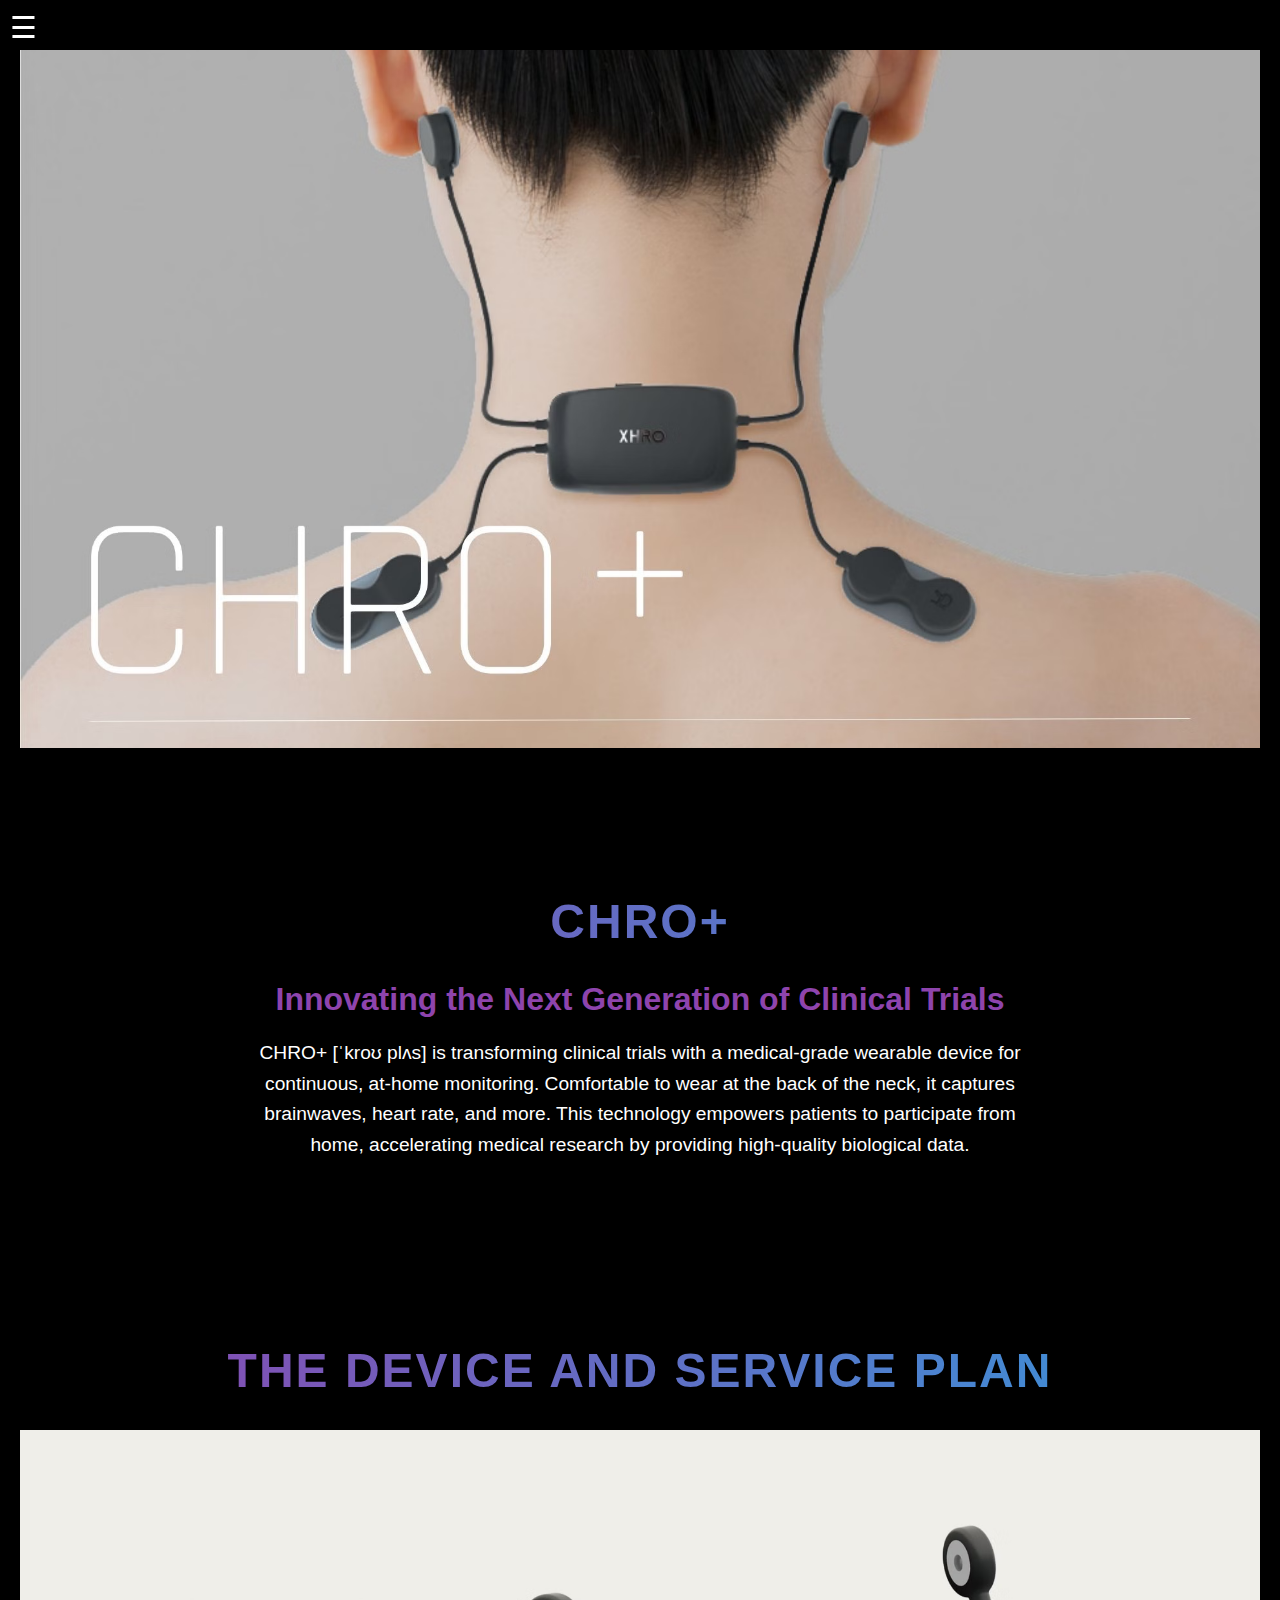
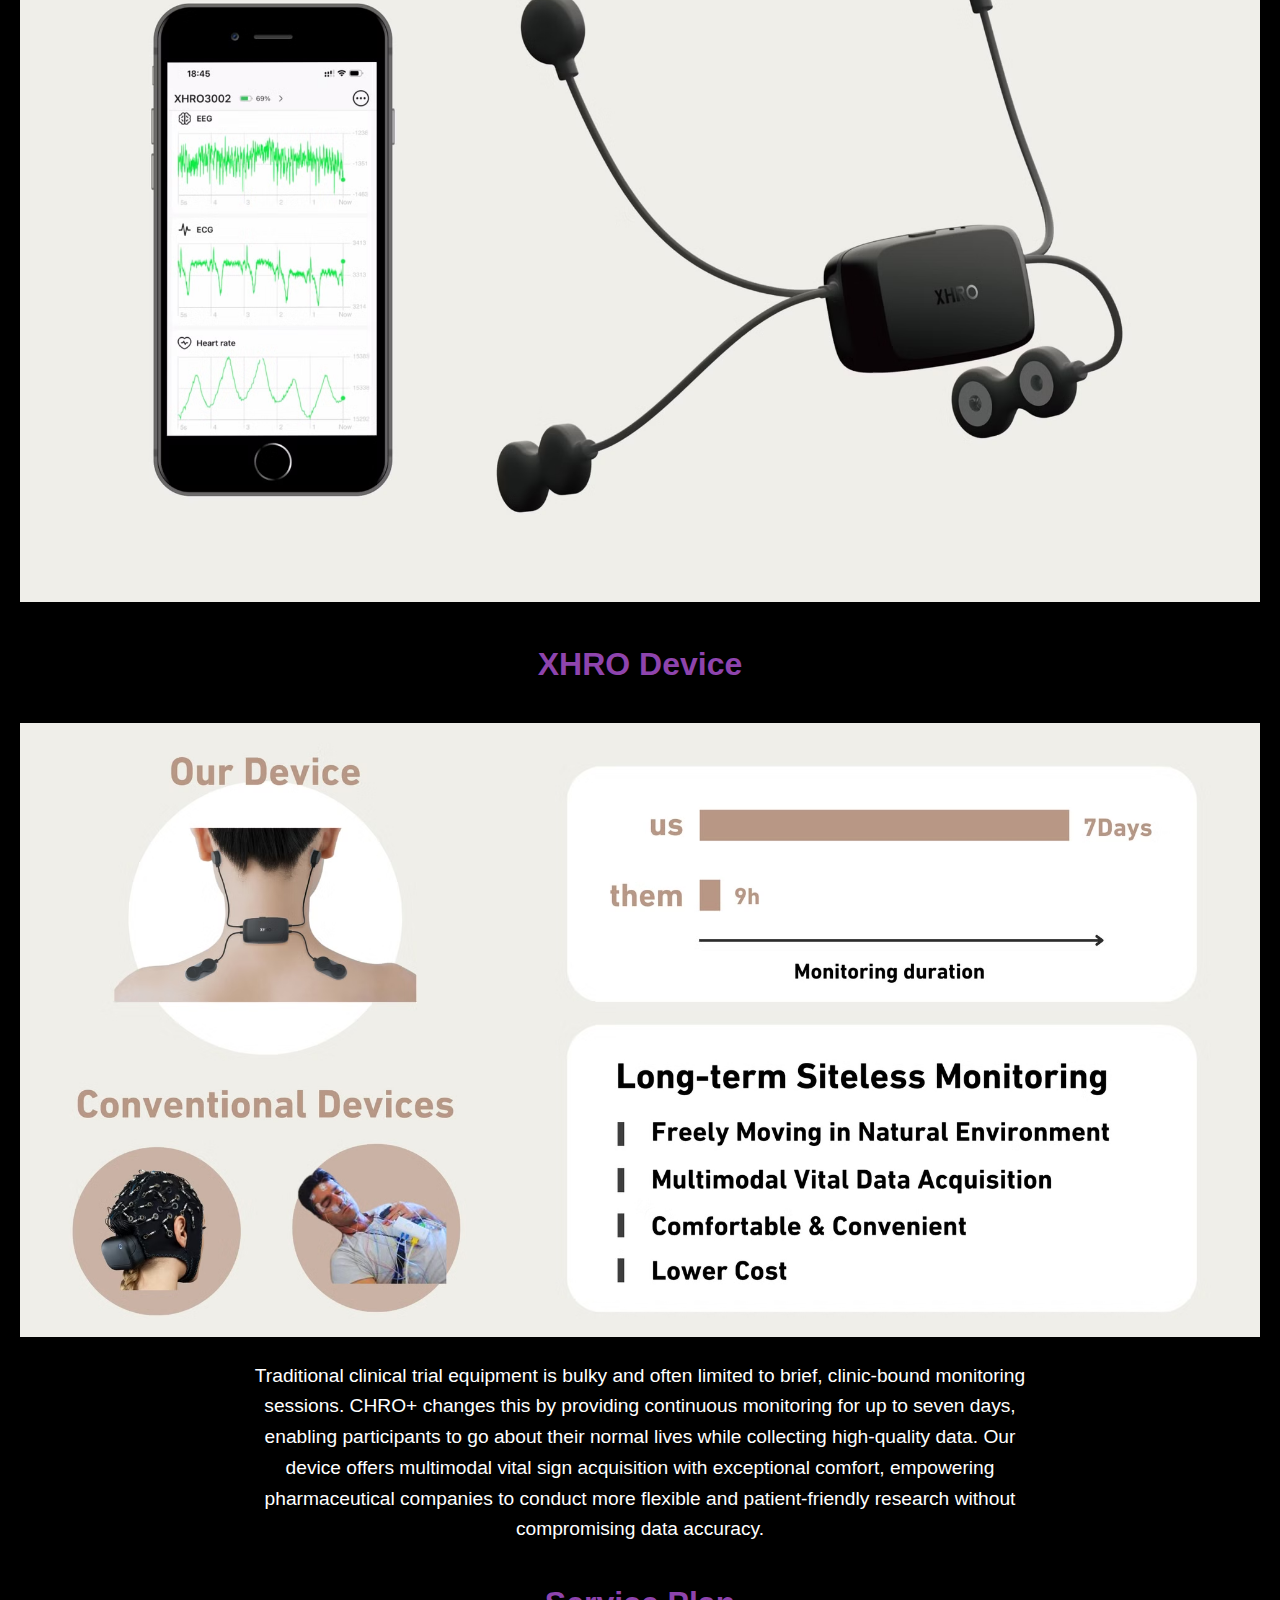
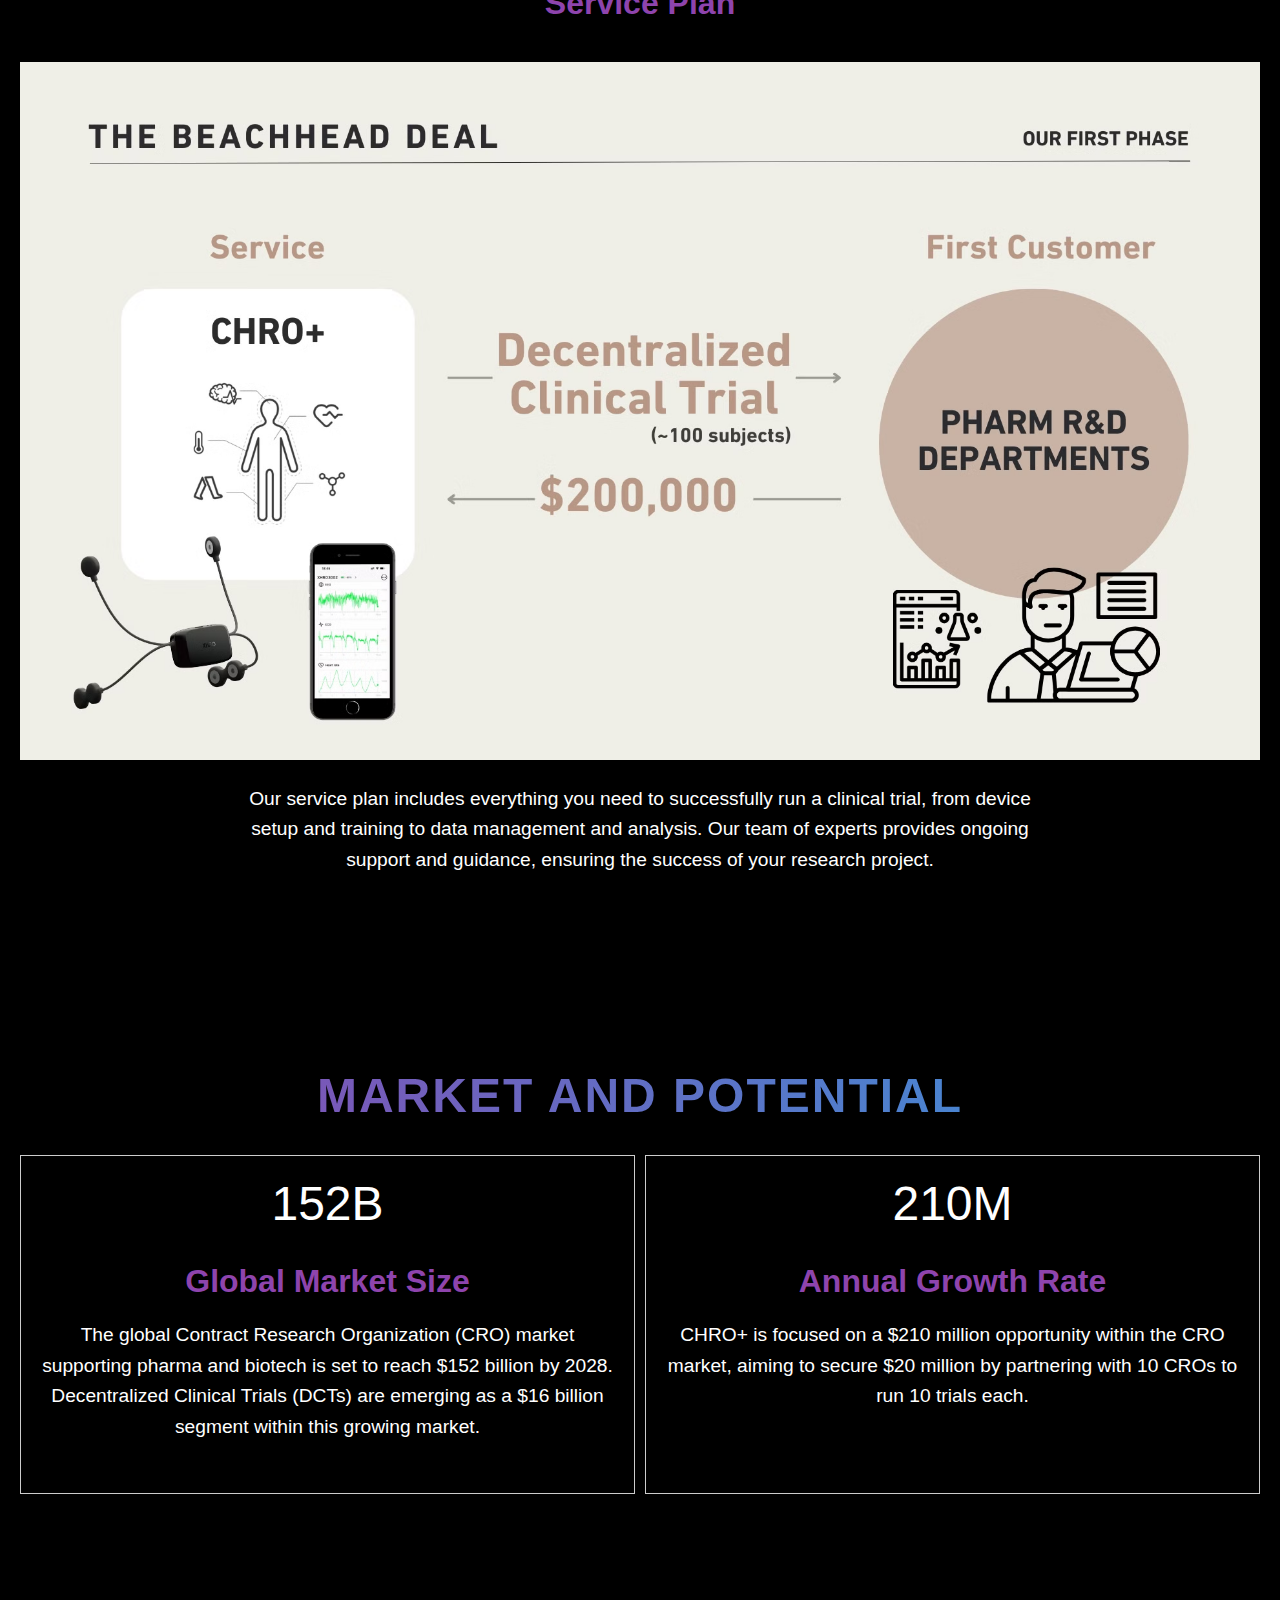
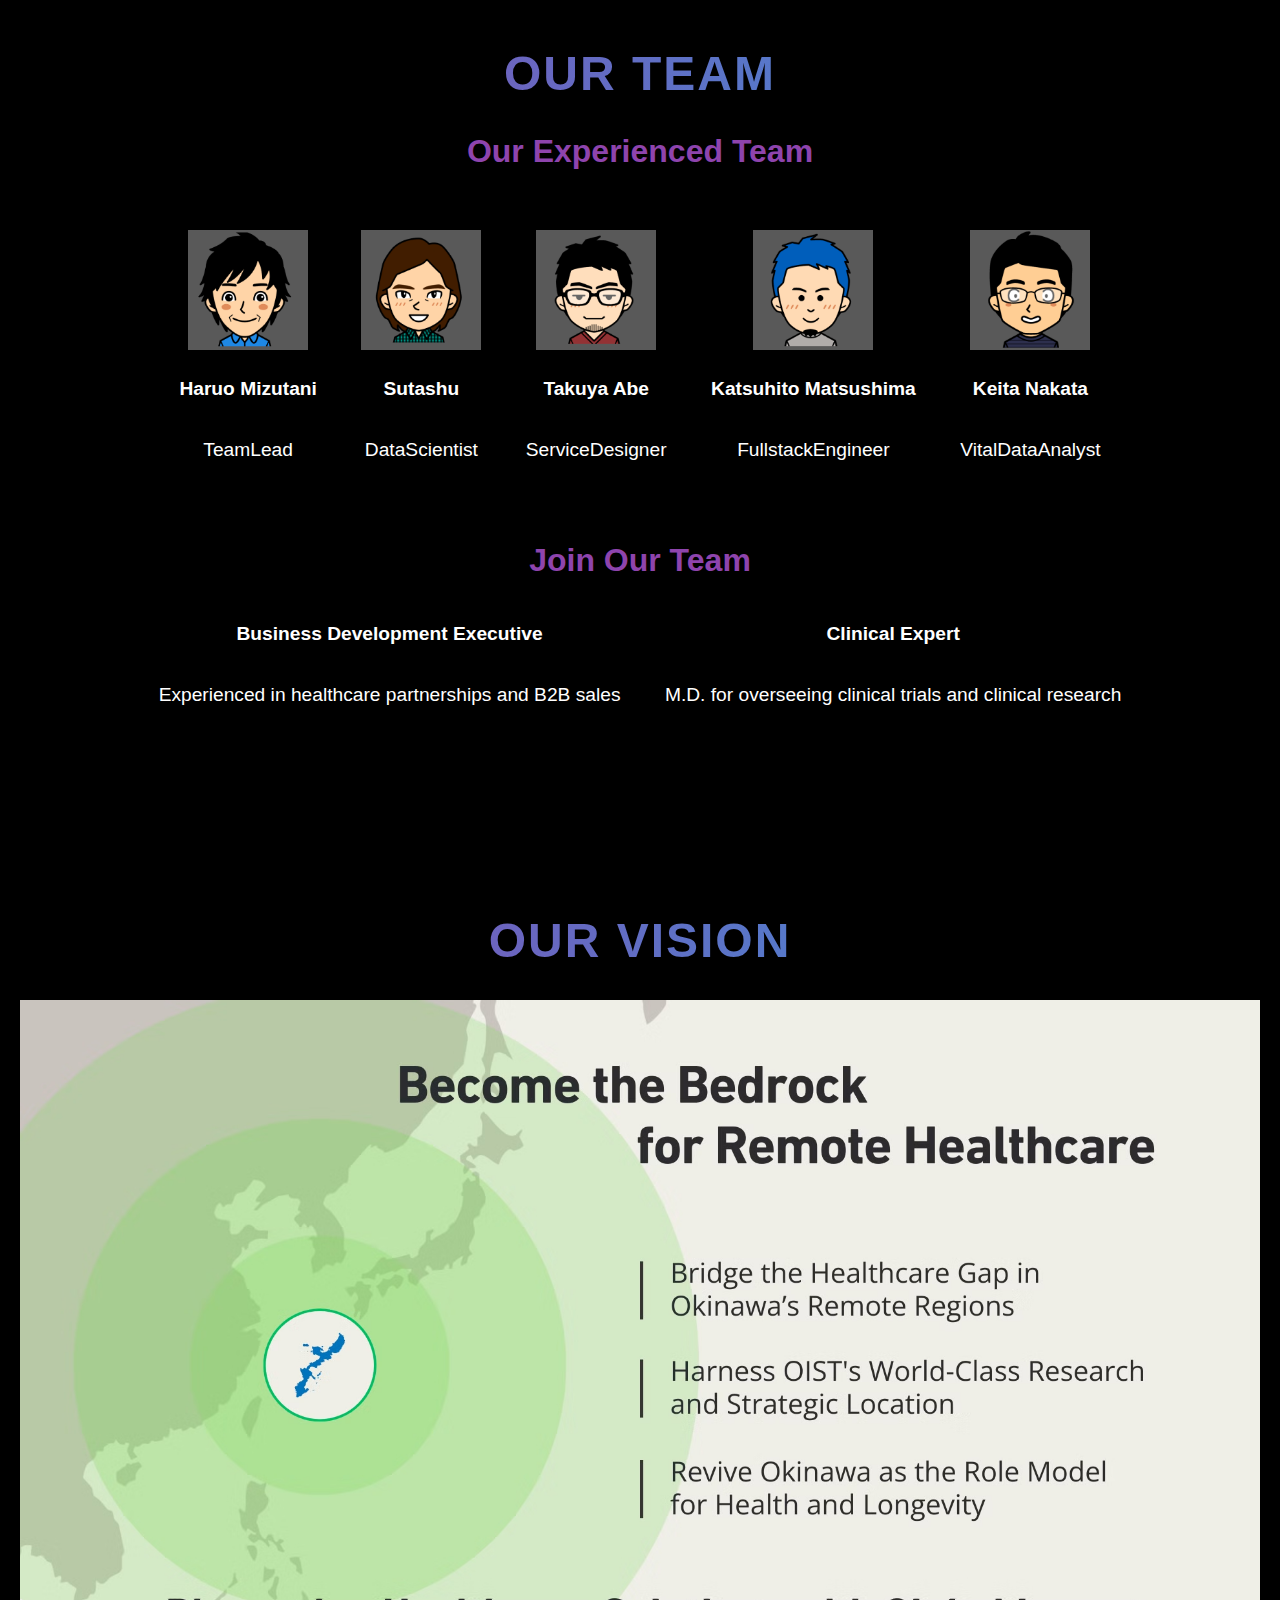
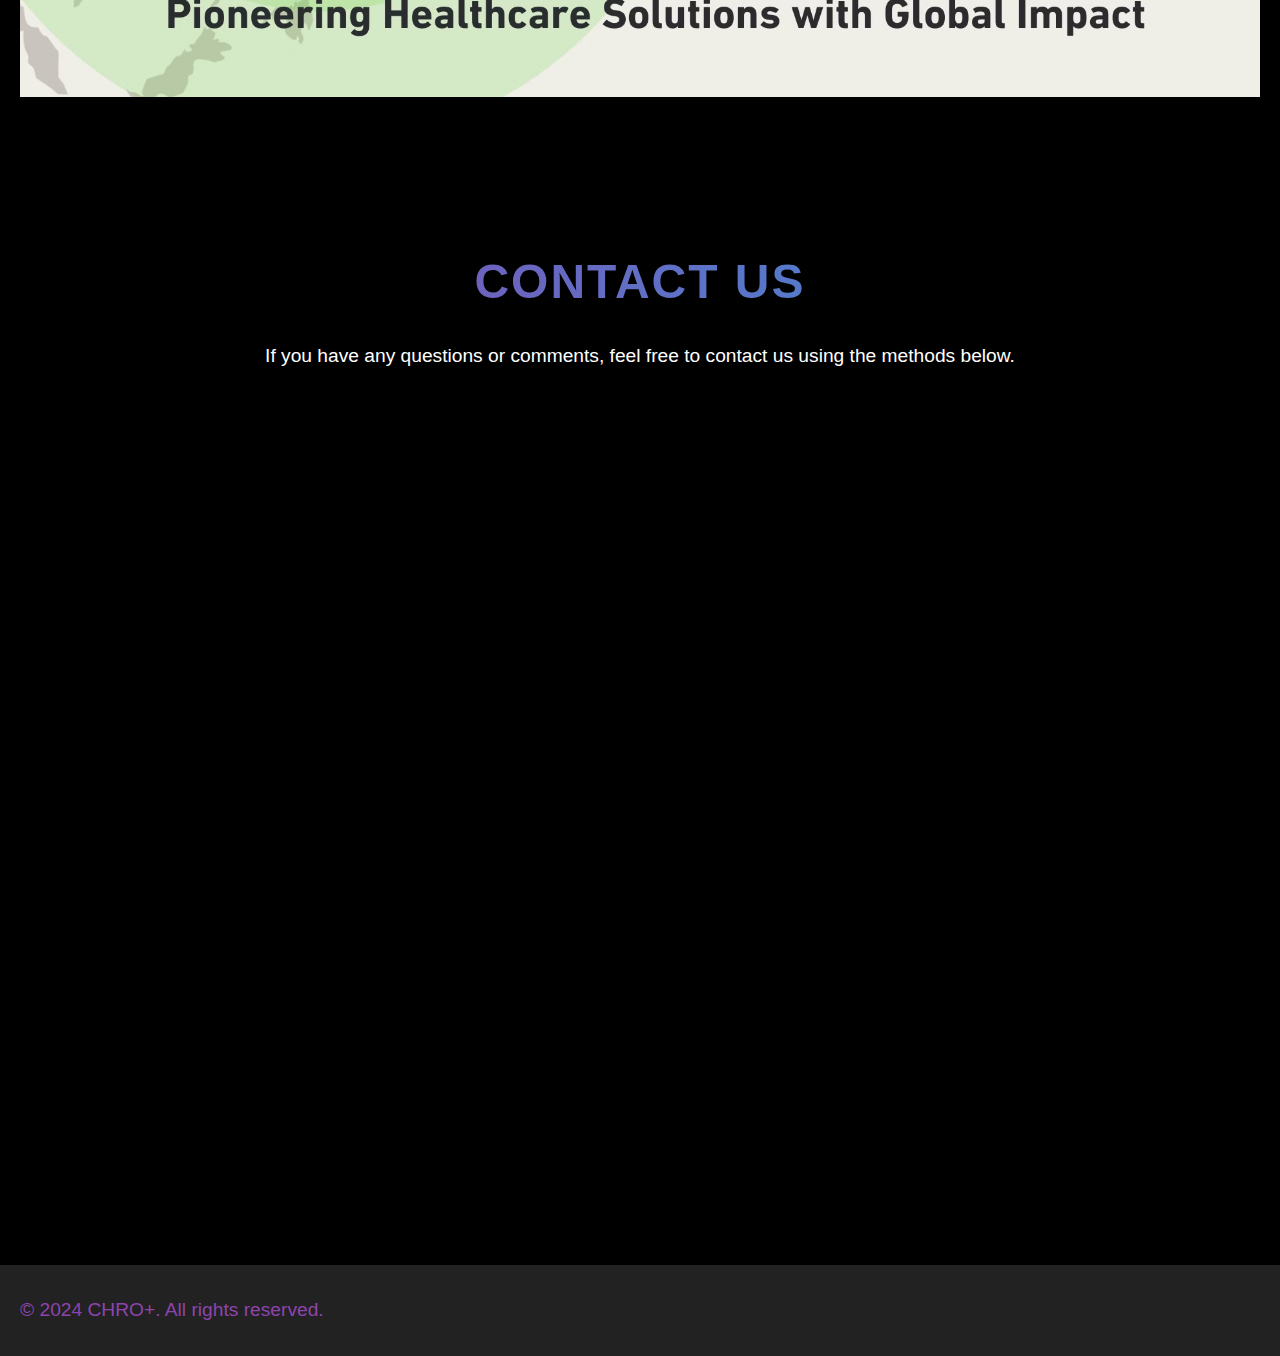
==== commit c99c0c3b: "add: copy into production" ====
--- a/production/index.html
+++ b/production/index.html
@@ -1,24 +1,139 @@
-<!DOCTYPE html><html><head><meta charSet="utf-8"/><meta name="viewport" content="width=device-width"/><title>Japanese</title><meta name="robots" content=", "/><meta content="" name="description"/><meta content="Japanese" property="og:title"/><meta content="" property="og:description"/><meta content="https://assets.api.gamma.app/cne1fveur4i33pk/screenshots/qz7zxopo99b8r43/75hoprit2z2o6pi/slide/GH2pXAIPAomc8MziStn-Zc9PFX4" property="og:image"/><meta content="Japanese" property="twitter:title"/><meta content="" property="twitter:description"/><meta content="https://assets.api.gamma.app/cne1fveur4i33pk/screenshots/qz7zxopo99b8r43/75hoprit2z2o6pi/slide/GH2pXAIPAomc8MziStn-Zc9PFX4" property="twitter:image"/><meta property="og:type" content="website"/><meta content="summary_large_image" name="twitter:card"/><meta name="next-head-count" content="14"/><link rel="preconnect" href="https://fonts.gstatic.com" crossorigin /><link rel="preload" href="/_next/static/css/7f1bf32feb6a8541.css" as="style"/><link rel="stylesheet" href="/_next/static/css/7f1bf32feb6a8541.css" data-n-p=""/><link rel="preload" href="/_next/static/css/c5909dc245a8df8d.css" as="style"/><link rel="stylesheet" href="/_next/static/css/c5909dc245a8df8d.css" data-n-p=""/><noscript data-n-css=""></noscript><script defer="" nomodule="" src="/_next/static/chunks/polyfills-78c92fac7aa8fdd8.js"></script><script src="/_next/static/chunks/webpack-088f44cd43615f8c.js" defer=""></script><script src="/_next/static/chunks/framework-751d4a74a1ca5509.js" defer=""></script><script src="/_next/static/chunks/main-350bc07b31a11744.js" defer=""></script><script src="/_next/static/chunks/pages/_app-c4482e5d57b7a6a9.js" defer=""></script><script src="/_next/static/chunks/5adc83ef-8e07286a1a4aed9b.js" defer=""></script><script src="/_next/static/chunks/93656207-41d28716ca784979.js" defer=""></script><script src="/_next/static/chunks/69bd6bf3-583fd1786d6463f8.js" defer=""></script><script src="/_next/static/chunks/b4d7d80c-da42a3086aafde9e.js" defer=""></script><script src="/_next/static/chunks/ad54e6ef-485bff6418c8824b.js" defer=""></script><script src="/_next/static/chunks/8c469d57-15109969c63e1543.js" defer=""></script><script src="/_next/static/chunks/2edb282b-a83f7ffd007bccf0.js" defer=""></script><script src="/_next/static/chunks/998ccc15-ad35dfdb33c695e6.js" defer=""></script><script src="/_next/static/chunks/b13ba9de-11ef9f2e07c3e310.js" defer=""></script><script src="/_next/static/chunks/91bbf309-384c42be65e3e52b.js" defer=""></script><script src="/_next/static/chunks/b155a556-fcae5884b6180690.js" defer=""></script><script src="/_next/static/chunks/d08a6a05-d92448afdf309bb8.js" defer=""></script><script src="/_next/static/chunks/9b583bcd-f8f16bc96d67efb2.js" defer=""></script><script src="/_next/static/chunks/1035ef44-e4d66d81a61710cd.js" defer=""></script><script src="/_next/static/chunks/b779bb5e-28b0d806a81f2318.js" defer=""></script><script src="/_next/static/chunks/a29ae703-de9ed4e81359daba.js" defer=""></script><script src="/_next/static/chunks/1012-8f546bc453a6c844.js" defer=""></script><script src="/_next/static/chunks/9317-3b0da09faccda704.js" defer=""></script><script src="/_next/static/chunks/pages/published/%5BdocId%5D-8bf731410a5e1211.js" defer=""></script><script src="/_next/static/VYOQZcmEzFKEqn0Mgd37M/_buildManifest.js" defer=""></script><script src="/_next/static/VYOQZcmEzFKEqn0Mgd37M/_ssgManifest.js" defer=""></script><style data-href="https://fonts.googleapis.com/css2?family=Inter:wght@100;200;300;400;500;600;700;800;900">@font-face{font-family:'Inter';font-style:normal;font-weight:100;src:url(https://fonts.gstatic.com/s/inter/v18/UcCO3FwrK3iLTeHuS_nVMrMxCp50SjIw2boKoduKmMEVuLyeMZs.woff) format('woff')}@font-face{font-family:'Inter';font-style:normal;font-weight:200;src:url(https://fonts.gstatic.com/s/inter/v18/UcCO3FwrK3iLTeHuS_nVMrMxCp50SjIw2boKoduKmMEVuDyfMZs.woff) format('woff')}@font-face{font-family:'Inter';font-style:normal;font-weight:300;src:url(https://fonts.gstatic.com/s/inter/v18/UcCO3FwrK3iLTeHuS_nVMrMxCp50SjIw2boKoduKmMEVuOKfMZs.woff) format('woff')}@font-face{font-family:'Inter';font-style:normal;font-weight:400;src:url(https://fonts.gstatic.com/s/inter/v18/UcCO3FwrK3iLTeHuS_nVMrMxCp50SjIw2boKoduKmMEVuLyfMZs.woff) format('woff')}@font-face{font-family:'Inter';font-style:normal;font-weight:500;src:url(https://fonts.gstatic.com/s/inter/v18/UcCO3FwrK3iLTeHuS_nVMrMxCp50SjIw2boKoduKmMEVuI6fMZs.woff) format('woff')}@font-face{font-family:'Inter';font-style:normal;font-weight:600;src:url(https://fonts.gstatic.com/s/inter/v18/UcCO3FwrK3iLTeHuS_nVMrMxCp50SjIw2boKoduKmMEVuGKYMZs.woff) format('woff')}@font-face{font-family:'Inter';font-style:normal;font-weight:700;src:url(https://fonts.gstatic.com/s/inter/v18/UcCO3FwrK3iLTeHuS_nVMrMxCp50SjIw2boKoduKmMEVuFuYMZs.woff) format('woff')}@font-face{font-family:'Inter';font-style:normal;font-weight:800;src:url(https://fonts.gstatic.com/s/inter/v18/UcCO3FwrK3iLTeHuS_nVMrMxCp50SjIw2boKoduKmMEVuDyYMZs.woff) format('woff')}@font-face{font-family:'Inter';font-style:normal;font-weight:900;src:url(https://fonts.gstatic.com/s/inter/v18/UcCO3FwrK3iLTeHuS_nVMrMxCp50SjIw2boKoduKmMEVuBWYMZs.woff) format('woff')}@font-face{font-family:'Inter';font-style:normal;font-weight:100;src:url(https://fonts.gstatic.com/s/inter/v18/UcC73FwrK3iLTeHuS_nVMrMxCp50SjIa2JL7W0Q5n-wU.woff2) format('woff2');unicode-range:U+0460-052F,U+1C80-1C8A,U+20B4,U+2DE0-2DFF,U+A640-A69F,U+FE2E-FE2F}@font-face{font-family:'Inter';font-style:normal;font-weight:100;src:url(https://fonts.gstatic.com/s/inter/v18/UcC73FwrK3iLTeHuS_nVMrMxCp50SjIa0ZL7W0Q5n-wU.woff2) format('woff2');unicode-range:U+0301,U+0400-045F,U+0490-0491,U+04B0-04B1,U+2116}@font-face{font-family:'Inter';font-style:normal;font-weight:100;src:url(https://fonts.gstatic.com/s/inter/v18/UcC73FwrK3iLTeHuS_nVMrMxCp50SjIa2ZL7W0Q5n-wU.woff2) format('woff2');unicode-range:U+1F00-1FFF}@font-face{font-family:'Inter';font-style:normal;font-weight:100;src:url(https://fonts.gstatic.com/s/inter/v18/UcC73FwrK3iLTeHuS_nVMrMxCp50SjIa1pL7W0Q5n-wU.woff2) format('woff2');unicode-range:U+0370-0377,U+037A-037F,U+0384-038A,U+038C,U+038E-03A1,U+03A3-03FF}@font-face{font-family:'Inter';font-style:normal;font-weight:100;src:url(https://fonts.gstatic.com/s/inter/v18/UcC73FwrK3iLTeHuS_nVMrMxCp50SjIa2pL7W0Q5n-wU.woff2) format('woff2');unicode-range:U+0102-0103,U+0110-0111,U+0128-0129,U+0168-0169,U+01A0-01A1,U+01AF-01B0,U+0300-0301,U+0303-0304,U+0308-0309,U+0323,U+0329,U+1EA0-1EF9,U+20AB}@font-face{font-family:'Inter';font-style:normal;font-weight:100;src:url(https://fonts.gstatic.com/s/inter/v18/UcC73FwrK3iLTeHuS_nVMrMxCp50SjIa25L7W0Q5n-wU.woff2) format('woff2');unicode-range:U+0100-02BA,U+02BD-02C5,U+02C7-02CC,U+02CE-02D7,U+02DD-02FF,U+0304,U+0308,U+0329,U+1D00-1DBF,U+1E00-1E9F,U+1EF2-1EFF,U+2020,U+20A0-20AB,U+20AD-20C0,U+2113,U+2C60-2C7F,U+A720-A7FF}@font-face{font-family:'Inter';font-style:normal;font-weight:100;src:url(https://fonts.gstatic.com/s/inter/v18/UcC73FwrK3iLTeHuS_nVMrMxCp50SjIa1ZL7W0Q5nw.woff2) format('woff2');unicode-range:U+0000-00FF,U+0131,U+0152-0153,U+02BB-02BC,U+02C6,U+02DA,U+02DC,U+0304,U+0308,U+0329,U+2000-206F,U+20AC,U+2122,U+2191,U+2193,U+2212,U+2215,U+FEFF,U+FFFD}@font-face{font-family:'Inter';font-style:normal;font-weight:200;src:url(https://fonts.gstatic.com/s/inter/v18/UcC73FwrK3iLTeHuS_nVMrMxCp50SjIa2JL7W0Q5n-wU.woff2) format('woff2');unicode-range:U+0460-052F,U+1C80-1C8A,U+20B4,U+2DE0-2DFF,U+A640-A69F,U+FE2E-FE2F}@font-face{font-family:'Inter';font-style:normal;font-weight:200;src:url(https://fonts.gstatic.com/s/inter/v18/UcC73FwrK3iLTeHuS_nVMrMxCp50SjIa0ZL7W0Q5n-wU.woff2) format('woff2');unicode-range:U+0301,U+0400-045F,U+0490-0491,U+04B0-04B1,U+2116}@font-face{font-family:'Inter';font-style:normal;font-weight:200;src:url(https://fonts.gstatic.com/s/inter/v18/UcC73FwrK3iLTeHuS_nVMrMxCp50SjIa2ZL7W0Q5n-wU.woff2) format('woff2');unicode-range:U+1F00-1FFF}@font-face{font-family:'Inter';font-style:normal;font-weight:200;src:url(https://fonts.gstatic.com/s/inter/v18/UcC73FwrK3iLTeHuS_nVMrMxCp50SjIa1pL7W0Q5n-wU.woff2) format('woff2');unicode-range:U+0370-0377,U+037A-037F,U+0384-038A,U+038C,U+038E-03A1,U+03A3-03FF}@font-face{font-family:'Inter';font-style:normal;font-weight:200;src:url(https://fonts.gstatic.com/s/inter/v18/UcC73FwrK3iLTeHuS_nVMrMxCp50SjIa2pL7W0Q5n-wU.woff2) format('woff2');unicode-range:U+0102-0103,U+0110-0111,U+0128-0129,U+0168-0169,U+01A0-01A1,U+01AF-01B0,U+0300-0301,U+0303-0304,U+0308-0309,U+0323,U+0329,U+1EA0-1EF9,U+20AB}@font-face{font-family:'Inter';font-style:normal;font-weight:200;src:url(https://fonts.gstatic.com/s/inter/v18/UcC73FwrK3iLTeHuS_nVMrMxCp50SjIa25L7W0Q5n-wU.woff2) format('woff2');unicode-range:U+0100-02BA,U+02BD-02C5,U+02C7-02CC,U+02CE-02D7,U+02DD-02FF,U+0304,U+0308,U+0329,U+1D00-1DBF,U+1E00-1E9F,U+1EF2-1EFF,U+2020,U+20A0-20AB,U+20AD-20C0,U+2113,U+2C60-2C7F,U+A720-A7FF}@font-face{font-family:'Inter';font-style:normal;font-weight:200;src:url(https://fonts.gstatic.com/s/inter/v18/UcC73FwrK3iLTeHuS_nVMrMxCp50SjIa1ZL7W0Q5nw.woff2) format('woff2');unicode-range:U+0000-00FF,U+0131,U+0152-0153,U+02BB-02BC,U+02C6,U+02DA,U+02DC,U+0304,U+0308,U+0329,U+2000-206F,U+20AC,U+2122,U+2191,U+2193,U+2212,U+2215,U+FEFF,U+FFFD}@font-face{font-family:'Inter';font-style:normal;font-weight:300;src:url(https://fonts.gstatic.com/s/inter/v18/UcC73FwrK3iLTeHuS_nVMrMxCp50SjIa2JL7W0Q5n-wU.woff2) format('woff2');unicode-range:U+0460-052F,U+1C80-1C8A,U+20B4,U+2DE0-2DFF,U+A640-A69F,U+FE2E-FE2F}@font-face{font-family:'Inter';font-style:normal;font-weight:300;src:url(https://fonts.gstatic.com/s/inter/v18/UcC73FwrK3iLTeHuS_nVMrMxCp50SjIa0ZL7W0Q5n-wU.woff2) format('woff2');unicode-range:U+0301,U+0400-045F,U+0490-0491,U+04B0-04B1,U+2116}@font-face{font-family:'Inter';font-style:normal;font-weight:300;src:url(https://fonts.gstatic.com/s/inter/v18/UcC73FwrK3iLTeHuS_nVMrMxCp50SjIa2ZL7W0Q5n-wU.woff2) format('woff2');unicode-range:U+1F00-1FFF}@font-face{font-family:'Inter';font-style:normal;font-weight:300;src:url(https://fonts.gstatic.com/s/inter/v18/UcC73FwrK3iLTeHuS_nVMrMxCp50SjIa1pL7W0Q5n-wU.woff2) format('woff2');unicode-range:U+0370-0377,U+037A-037F,U+0384-038A,U+038C,U+038E-03A1,U+03A3-03FF}@font-face{font-family:'Inter';font-style:normal;font-weight:300;src:url(https://fonts.gstatic.com/s/inter/v18/UcC73FwrK3iLTeHuS_nVMrMxCp50SjIa2pL7W0Q5n-wU.woff2) format('woff2');unicode-range:U+0102-0103,U+0110-0111,U+0128-0129,U+0168-0169,U+01A0-01A1,U+01AF-01B0,U+0300-0301,U+0303-0304,U+0308-0309,U+0323,U+0329,U+1EA0-1EF9,U+20AB}@font-face{font-family:'Inter';font-style:normal;font-weight:300;src:url(https://fonts.gstatic.com/s/inter/v18/UcC73FwrK3iLTeHuS_nVMrMxCp50SjIa25L7W0Q5n-wU.woff2) format('woff2');unicode-range:U+0100-02BA,U+02BD-02C5,U+02C7-02CC,U+02CE-02D7,U+02DD-02FF,U+0304,U+0308,U+0329,U+1D00-1DBF,U+1E00-1E9F,U+1EF2-1EFF,U+2020,U+20A0-20AB,U+20AD-20C0,U+2113,U+2C60-2C7F,U+A720-A7FF}@font-face{font-family:'Inter';font-style:normal;font-weight:300;src:url(https://fonts.gstatic.com/s/inter/v18/UcC73FwrK3iLTeHuS_nVMrMxCp50SjIa1ZL7W0Q5nw.woff2) format('woff2');unicode-range:U+0000-00FF,U+0131,U+0152-0153,U+02BB-02BC,U+02C6,U+02DA,U+02DC,U+0304,U+0308,U+0329,U+2000-206F,U+20AC,U+2122,U+2191,U+2193,U+2212,U+2215,U+FEFF,U+FFFD}@font-face{font-family:'Inter';font-style:normal;font-weight:400;src:url(https://fonts.gstatic.com/s/inter/v18/UcC73FwrK3iLTeHuS_nVMrMxCp50SjIa2JL7W0Q5n-wU.woff2) format('woff2');unicode-range:U+0460-052F,U+1C80-1C8A,U+20B4,U+2DE0-2DFF,U+A640-A69F,U+FE2E-FE2F}@font-face{font-family:'Inter';font-style:normal;font-weight:400;src:url(https://fonts.gstatic.com/s/inter/v18/UcC73FwrK3iLTeHuS_nVMrMxCp50SjIa0ZL7W0Q5n-wU.woff2) format('woff2');unicode-range:U+0301,U+0400-045F,U+0490-0491,U+04B0-04B1,U+2116}@font-face{font-family:'Inter';font-style:normal;font-weight:400;src:url(https://fonts.gstatic.com/s/inter/v18/UcC73FwrK3iLTeHuS_nVMrMxCp50SjIa2ZL7W0Q5n-wU.woff2) format('woff2');unicode-range:U+1F00-1FFF}@font-face{font-family:'Inter';font-style:normal;font-weight:400;src:url(https://fonts.gstatic.com/s/inter/v18/UcC73FwrK3iLTeHuS_nVMrMxCp50SjIa1pL7W0Q5n-wU.woff2) format('woff2');unicode-range:U+0370-0377,U+037A-037F,U+0384-038A,U+038C,U+038E-03A1,U+03A3-03FF}@font-face{font-family:'Inter';font-style:normal;font-weight:400;src:url(https://fonts.gstatic.com/s/inter/v18/UcC73FwrK3iLTeHuS_nVMrMxCp50SjIa2pL7W0Q5n-wU.woff2) format('woff2');unicode-range:U+0102-0103,U+0110-0111,U+0128-0129,U+0168-0169,U+01A0-01A1,U+01AF-01B0,U+0300-0301,U+0303-0304,U+0308-0309,U+0323,U+0329,U+1EA0-1EF9,U+20AB}@font-face{font-family:'Inter';font-style:normal;font-weight:400;src:url(https://fonts.gstatic.com/s/inter/v18/UcC73FwrK3iLTeHuS_nVMrMxCp50SjIa25L7W0Q5n-wU.woff2) format('woff2');unicode-range:U+0100-02BA,U+02BD-02C5,U+02C7-02CC,U+02CE-02D7,U+02DD-02FF,U+0304,U+0308,U+0329,U+1D00-1DBF,U+1E00-1E9F,U+1EF2-1EFF,U+2020,U+20A0-20AB,U+20AD-20C0,U+2113,U+2C60-2C7F,U+A720-A7FF}@font-face{font-family:'Inter';font-style:normal;font-weight:400;src:url(https://fonts.gstatic.com/s/inter/v18/UcC73FwrK3iLTeHuS_nVMrMxCp50SjIa1ZL7W0Q5nw.woff2) format('woff2');unicode-range:U+0000-00FF,U+0131,U+0152-0153,U+02BB-02BC,U+02C6,U+02DA,U+02DC,U+0304,U+0308,U+0329,U+2000-206F,U+20AC,U+2122,U+2191,U+2193,U+2212,U+2215,U+FEFF,U+FFFD}@font-face{font-family:'Inter';font-style:normal;font-weight:500;src:url(https://fonts.gstatic.com/s/inter/v18/UcC73FwrK3iLTeHuS_nVMrMxCp50SjIa2JL7W0Q5n-wU.woff2) format('woff2');unicode-range:U+0460-052F,U+1C80-1C8A,U+20B4,U+2DE0-2DFF,U+A640-A69F,U+FE2E-FE2F}@font-face{font-family:'Inter';font-style:normal;font-weight:500;src:url(https://fonts.gstatic.com/s/inter/v18/UcC73FwrK3iLTeHuS_nVMrMxCp50SjIa0ZL7W0Q5n-wU.woff2) format('woff2');unicode-range:U+0301,U+0400-045F,U+0490-0491,U+04B0-04B1,U+2116}@font-face{font-family:'Inter';font-style:normal;font-weight:500;src:url(https://fonts.gstatic.com/s/inter/v18/UcC73FwrK3iLTeHuS_nVMrMxCp50SjIa2ZL7W0Q5n-wU.woff2) format('woff2');unicode-range:U+1F00-1FFF}@font-face{font-family:'Inter';font-style:normal;font-weight:500;src:url(https://fonts.gstatic.com/s/inter/v18/UcC73FwrK3iLTeHuS_nVMrMxCp50SjIa1pL7W0Q5n-wU.woff2) format('woff2');unicode-range:U+0370-0377,U+037A-037F,U+0384-038A,U+038C,U+038E-03A1,U+03A3-03FF}@font-face{font-family:'Inter';font-style:normal;font-weight:500;src:url(https://fonts.gstatic.com/s/inter/v18/UcC73FwrK3iLTeHuS_nVMrMxCp50SjIa2pL7W0Q5n-wU.woff2) format('woff2');unicode-range:U+0102-0103,U+0110-0111,U+0128-0129,U+0168-0169,U+01A0-01A1,U+01AF-01B0,U+0300-0301,U+0303-0304,U+0308-0309,U+0323,U+0329,U+1EA0-1EF9,U+20AB}@font-face{font-family:'Inter';font-style:normal;font-weight:500;src:url(https://fonts.gstatic.com/s/inter/v18/UcC73FwrK3iLTeHuS_nVMrMxCp50SjIa25L7W0Q5n-wU.woff2) format('woff2');unicode-range:U+0100-02BA,U+02BD-02C5,U+02C7-02CC,U+02CE-02D7,U+02DD-02FF,U+0304,U+0308,U+0329,U+1D00-1DBF,U+1E00-1E9F,U+1EF2-1EFF,U+2020,U+20A0-20AB,U+20AD-20C0,U+2113,U+2C60-2C7F,U+A720-A7FF}@font-face{font-family:'Inter';font-style:normal;font-weight:500;src:url(https://fonts.gstatic.com/s/inter/v18/UcC73FwrK3iLTeHuS_nVMrMxCp50SjIa1ZL7W0Q5nw.woff2) format('woff2');unicode-range:U+0000-00FF,U+0131,U+0152-0153,U+02BB-02BC,U+02C6,U+02DA,U+02DC,U+0304,U+0308,U+0329,U+2000-206F,U+20AC,U+2122,U+2191,U+2193,U+2212,U+2215,U+FEFF,U+FFFD}@font-face{font-family:'Inter';font-style:normal;font-weight:600;src:url(https://fonts.gstatic.com/s/inter/v18/UcC73FwrK3iLTeHuS_nVMrMxCp50SjIa2JL7W0Q5n-wU.woff2) format('woff2');unicode-range:U+0460-052F,U+1C80-1C8A,U+20B4,U+2DE0-2DFF,U+A640-A69F,U+FE2E-FE2F}@font-face{font-family:'Inter';font-style:normal;font-weight:600;src:url(https://fonts.gstatic.com/s/inter/v18/UcC73FwrK3iLTeHuS_nVMrMxCp50SjIa0ZL7W0Q5n-wU.woff2) format('woff2');unicode-range:U+0301,U+0400-045F,U+0490-0491,U+04B0-04B1,U+2116}@font-face{font-family:'Inter';font-style:normal;font-weight:600;src:url(https://fonts.gstatic.com/s/inter/v18/UcC73FwrK3iLTeHuS_nVMrMxCp50SjIa2ZL7W0Q5n-wU.woff2) format('woff2');unicode-range:U+1F00-1FFF}@font-face{font-family:'Inter';font-style:normal;font-weight:600;src:url(https://fonts.gstatic.com/s/inter/v18/UcC73FwrK3iLTeHuS_nVMrMxCp50SjIa1pL7W0Q5n-wU.woff2) format('woff2');unicode-range:U+0370-0377,U+037A-037F,U+0384-038A,U+038C,U+038E-03A1,U+03A3-03FF}@font-face{font-family:'Inter';font-style:normal;font-weight:600;src:url(https://fonts.gstatic.com/s/inter/v18/UcC73FwrK3iLTeHuS_nVMrMxCp50SjIa2pL7W0Q5n-wU.woff2) format('woff2');unicode-range:U+0102-0103,U+0110-0111,U+0128-0129,U+0168-0169,U+01A0-01A1,U+01AF-01B0,U+0300-0301,U+0303-0304,U+0308-0309,U+0323,U+0329,U+1EA0-1EF9,U+20AB}@font-face{font-family:'Inter';font-style:normal;font-weight:600;src:url(https://fonts.gstatic.com/s/inter/v18/UcC73FwrK3iLTeHuS_nVMrMxCp50SjIa25L7W0Q5n-wU.woff2) format('woff2');unicode-range:U+0100-02BA,U+02BD-02C5,U+02C7-02CC,U+02CE-02D7,U+02DD-02FF,U+0304,U+0308,U+0329,U+1D00-1DBF,U+1E00-1E9F,U+1EF2-1EFF,U+2020,U+20A0-20AB,U+20AD-20C0,U+2113,U+2C60-2C7F,U+A720-A7FF}@font-face{font-family:'Inter';font-style:normal;font-weight:600;src:url(https://fonts.gstatic.com/s/inter/v18/UcC73FwrK3iLTeHuS_nVMrMxCp50SjIa1ZL7W0Q5nw.woff2) format('woff2');unicode-range:U+0000-00FF,U+0131,U+0152-0153,U+02BB-02BC,U+02C6,U+02DA,U+02DC,U+0304,U+0308,U+0329,U+2000-206F,U+20AC,U+2122,U+2191,U+2193,U+2212,U+2215,U+FEFF,U+FFFD}@font-face{font-family:'Inter';font-style:normal;font-weight:700;src:url(https://fonts.gstatic.com/s/inter/v18/UcC73FwrK3iLTeHuS_nVMrMxCp50SjIa2JL7W0Q5n-wU.woff2) format('woff2');unicode-range:U+0460-052F,U+1C80-1C8A,U+20B4,U+2DE0-2DFF,U+A640-A69F,U+FE2E-FE2F}@font-face{font-family:'Inter';font-style:normal;font-weight:700;src:url(https://fonts.gstatic.com/s/inter/v18/UcC73FwrK3iLTeHuS_nVMrMxCp50SjIa0ZL7W0Q5n-wU.woff2) format('woff2');unicode-range:U+0301,U+0400-045F,U+0490-0491,U+04B0-04B1,U+2116}@font-face{font-family:'Inter';font-style:normal;font-weight:700;src:url(https://fonts.gstatic.com/s/inter/v18/UcC73FwrK3iLTeHuS_nVMrMxCp50SjIa2ZL7W0Q5n-wU.woff2) format('woff2');unicode-range:U+1F00-1FFF}@font-face{font-family:'Inter';font-style:normal;font-weight:700;src:url(https://fonts.gstatic.com/s/inter/v18/UcC73FwrK3iLTeHuS_nVMrMxCp50SjIa1pL7W0Q5n-wU.woff2) format('woff2');unicode-range:U+0370-0377,U+037A-037F,U+0384-038A,U+038C,U+038E-03A1,U+03A3-03FF}@font-face{font-family:'Inter';font-style:normal;font-weight:700;src:url(https://fonts.gstatic.com/s/inter/v18/UcC73FwrK3iLTeHuS_nVMrMxCp50SjIa2pL7W0Q5n-wU.woff2) format('woff2');unicode-range:U+0102-0103,U+0110-0111,U+0128-0129,U+0168-0169,U+01A0-01A1,U+01AF-01B0,U+0300-0301,U+0303-0304,U+0308-0309,U+0323,U+0329,U+1EA0-1EF9,U+20AB}@font-face{font-family:'Inter';font-style:normal;font-weight:700;src:url(https://fonts.gstatic.com/s/inter/v18/UcC73FwrK3iLTeHuS_nVMrMxCp50SjIa25L7W0Q5n-wU.woff2) format('woff2');unicode-range:U+0100-02BA,U+02BD-02C5,U+02C7-02CC,U+02CE-02D7,U+02DD-02FF,U+0304,U+0308,U+0329,U+1D00-1DBF,U+1E00-1E9F,U+1EF2-1EFF,U+2020,U+20A0-20AB,U+20AD-20C0,U+2113,U+2C60-2C7F,U+A720-A7FF}@font-face{font-family:'Inter';font-style:normal;font-weight:700;src:url(https://fonts.gstatic.com/s/inter/v18/UcC73FwrK3iLTeHuS_nVMrMxCp50SjIa1ZL7W0Q5nw.woff2) format('woff2');unicode-range:U+0000-00FF,U+0131,U+0152-0153,U+02BB-02BC,U+02C6,U+02DA,U+02DC,U+0304,U+0308,U+0329,U+2000-206F,U+20AC,U+2122,U+2191,U+2193,U+2212,U+2215,U+FEFF,U+FFFD}@font-face{font-family:'Inter';font-style:normal;font-weight:800;src:url(https://fonts.gstatic.com/s/inter/v18/UcC73FwrK3iLTeHuS_nVMrMxCp50SjIa2JL7W0Q5n-wU.woff2) format('woff2');unicode-range:U+0460-052F,U+1C80-1C8A,U+20B4,U+2DE0-2DFF,U+A640-A69F,U+FE2E-FE2F}@font-face{font-family:'Inter';font-style:normal;font-weight:800;src:url(https://fonts.gstatic.com/s/inter/v18/UcC73FwrK3iLTeHuS_nVMrMxCp50SjIa0ZL7W0Q5n-wU.woff2) format('woff2');unicode-range:U+0301,U+0400-045F,U+0490-0491,U+04B0-04B1,U+2116}@font-face{font-family:'Inter';font-style:normal;font-weight:800;src:url(https://fonts.gstatic.com/s/inter/v18/UcC73FwrK3iLTeHuS_nVMrMxCp50SjIa2ZL7W0Q5n-wU.woff2) format('woff2');unicode-range:U+1F00-1FFF}@font-face{font-family:'Inter';font-style:normal;font-weight:800;src:url(https://fonts.gstatic.com/s/inter/v18/UcC73FwrK3iLTeHuS_nVMrMxCp50SjIa1pL7W0Q5n-wU.woff2) format('woff2');unicode-range:U+0370-0377,U+037A-037F,U+0384-038A,U+038C,U+038E-03A1,U+03A3-03FF}@font-face{font-family:'Inter';font-style:normal;font-weight:800;src:url(https://fonts.gstatic.com/s/inter/v18/UcC73FwrK3iLTeHuS_nVMrMxCp50SjIa2pL7W0Q5n-wU.woff2) format('woff2');unicode-range:U+0102-0103,U+0110-0111,U+0128-0129,U+0168-0169,U+01A0-01A1,U+01AF-01B0,U+0300-0301,U+0303-0304,U+0308-0309,U+0323,U+0329,U+1EA0-1EF9,U+20AB}@font-face{font-family:'Inter';font-style:normal;font-weight:800;src:url(https://fonts.gstatic.com/s/inter/v18/UcC73FwrK3iLTeHuS_nVMrMxCp50SjIa25L7W0Q5n-wU.woff2) format('woff2');unicode-range:U+0100-02BA,U+02BD-02C5,U+02C7-02CC,U+02CE-02D7,U+02DD-02FF,U+0304,U+0308,U+0329,U+1D00-1DBF,U+1E00-1E9F,U+1EF2-1EFF,U+2020,U+20A0-20AB,U+20AD-20C0,U+2113,U+2C60-2C7F,U+A720-A7FF}@font-face{font-family:'Inter';font-style:normal;font-weight:800;src:url(https://fonts.gstatic.com/s/inter/v18/UcC73FwrK3iLTeHuS_nVMrMxCp50SjIa1ZL7W0Q5nw.woff2) format('woff2');unicode-range:U+0000-00FF,U+0131,U+0152-0153,U+02BB-02BC,U+02C6,U+02DA,U+02DC,U+0304,U+0308,U+0329,U+2000-206F,U+20AC,U+2122,U+2191,U+2193,U+2212,U+2215,U+FEFF,U+FFFD}@font-face{font-family:'Inter';font-style:normal;font-weight:900;src:url(https://fonts.gstatic.com/s/inter/v18/UcC73FwrK3iLTeHuS_nVMrMxCp50SjIa2JL7W0Q5n-wU.woff2) format('woff2');unicode-range:U+0460-052F,U+1C80-1C8A,U+20B4,U+2DE0-2DFF,U+A640-A69F,U+FE2E-FE2F}@font-face{font-family:'Inter';font-style:normal;font-weight:900;src:url(https://fonts.gstatic.com/s/inter/v18/UcC73FwrK3iLTeHuS_nVMrMxCp50SjIa0ZL7W0Q5n-wU.woff2) format('woff2');unicode-range:U+0301,U+0400-045F,U+0490-0491,U+04B0-04B1,U+2116}@font-face{font-family:'Inter';font-style:normal;font-weight:900;src:url(https://fonts.gstatic.com/s/inter/v18/UcC73FwrK3iLTeHuS_nVMrMxCp50SjIa2ZL7W0Q5n-wU.woff2) format('woff2');unicode-range:U+1F00-1FFF}@font-face{font-family:'Inter';font-style:normal;font-weight:900;src:url(https://fonts.gstatic.com/s/inter/v18/UcC73FwrK3iLTeHuS_nVMrMxCp50SjIa1pL7W0Q5n-wU.woff2) format('woff2');unicode-range:U+0370-0377,U+037A-037F,U+0384-038A,U+038C,U+038E-03A1,U+03A3-03FF}@font-face{font-family:'Inter';font-style:normal;font-weight:900;src:url(https://fonts.gstatic.com/s/inter/v18/UcC73FwrK3iLTeHuS_nVMrMxCp50SjIa2pL7W0Q5n-wU.woff2) format('woff2');unicode-range:U+0102-0103,U+0110-0111,U+0128-0129,U+0168-0169,U+01A0-01A1,U+01AF-01B0,U+0300-0301,U+0303-0304,U+0308-0309,U+0323,U+0329,U+1EA0-1EF9,U+20AB}@font-face{font-family:'Inter';font-style:normal;font-weight:900;src:url(https://fonts.gstatic.com/s/inter/v18/UcC73FwrK3iLTeHuS_nVMrMxCp50SjIa25L7W0Q5n-wU.woff2) format('woff2');unicode-range:U+0100-02BA,U+02BD-02C5,U+02C7-02CC,U+02CE-02D7,U+02DD-02FF,U+0304,U+0308,U+0329,U+1D00-1DBF,U+1E00-1E9F,U+1EF2-1EFF,U+2020,U+20A0-20AB,U+20AD-20C0,U+2113,U+2C60-2C7F,U+A720-A7FF}@font-face{font-family:'Inter';font-style:normal;font-weight:900;src:url(https://fonts.gstatic.com/s/inter/v18/UcC73FwrK3iLTeHuS_nVMrMxCp50SjIa1ZL7W0Q5nw.woff2) format('woff2');unicode-range:U+0000-00FF,U+0131,U+0152-0153,U+02BB-02BC,U+02C6,U+02DA,U+02DC,U+0304,U+0308,U+0329,U+2000-206F,U+20AC,U+2122,U+2191,U+2193,U+2212,U+2215,U+FEFF,U+FFFD}</style></head><body><div id="__next"><style data-emotion="css-global 12ctgee">:host,:root,[data-theme]{--chakra-ring-inset:var(--chakra-empty,/*!*/ /*!*/);--chakra-ring-offset-width:0px;--chakra-ring-offset-color:#fff;--chakra-ring-color:rgba(66, 153, 225, 0.6);--chakra-ring-offset-shadow:0 0 #0000;--chakra-ring-shadow:0 0 #0000;--chakra-space-x-reverse:0;--chakra-space-y-reverse:0;--chakra-colors-transparent:transparent;--chakra-colors-current:currentColor;--chakra-colors-black:#000000;--chakra-colors-white:#FFFFFF;--chakra-colors-whiteAlpha-50:rgba(255, 255, 255, 0.04);--chakra-colors-whiteAlpha-100:rgba(255, 255, 255, 0.06);--chakra-colors-whiteAlpha-200:rgba(255, 255, 255, 0.08);--chakra-colors-whiteAlpha-300:rgba(255, 255, 255, 0.16);--chakra-colors-whiteAlpha-400:rgba(255, 255, 255, 0.24);--chakra-colors-whiteAlpha-500:rgba(255, 255, 255, 0.36);--chakra-colors-whiteAlpha-600:rgba(255, 255, 255, 0.48);--chakra-colors-whiteAlpha-700:rgba(255, 255, 255, 0.64);--chakra-colors-whiteAlpha-800:rgba(255, 255, 255, 0.80);--chakra-colors-whiteAlpha-900:rgba(255, 255, 255, 0.92);--chakra-colors-blackAlpha-50:rgba(0, 0, 0, 0.04);--chakra-colors-blackAlpha-100:rgba(0, 0, 0, 0.06);--chakra-colors-blackAlpha-200:rgba(0, 0, 0, 0.08);--chakra-colors-blackAlpha-300:rgba(0, 0, 0, 0.16);--chakra-colors-blackAlpha-400:rgba(0, 0, 0, 0.24);--chakra-colors-blackAlpha-500:rgba(0, 0, 0, 0.36);--chakra-colors-blackAlpha-600:rgba(0, 0, 0, 0.48);--chakra-colors-blackAlpha-700:rgba(0, 0, 0, 0.64);--chakra-colors-blackAlpha-800:rgba(0, 0, 0, 0.80);--chakra-colors-blackAlpha-900:rgba(0, 0, 0, 0.92);--chakra-colors-gray-50:#F9f6f6;--chakra-colors-gray-100:#f7f3f2;--chakra-colors-gray-200:#e5e0df;--chakra-colors-gray-300:#cac5c4;--chakra-colors-gray-400:#ada8a8;--chakra-colors-gray-500:#8f8b8b;--chakra-colors-gray-600:#726e6e;--chakra-colors-gray-700:#565151;--chakra-colors-gray-800:#3c3838;--chakra-colors-gray-900:#272525;--chakra-colors-red-50:#FFF5F5;--chakra-colors-red-100:#FED7D7;--chakra-colors-red-200:#FEB2B2;--chakra-colors-red-300:#FC8181;--chakra-colors-red-400:#F56565;--chakra-colors-red-500:#E53E3E;--chakra-colors-red-600:#C53030;--chakra-colors-red-700:#9B2C2C;--chakra-colors-red-800:#822727;--chakra-colors-red-900:#63171B;--chakra-colors-orange-50:#FFFAF0;--chakra-colors-orange-100:#FEEBC8;--chakra-colors-orange-200:#FBD38D;--chakra-colors-orange-300:#F6AD55;--chakra-colors-orange-400:#ED8936;--chakra-colors-orange-500:#DD6B20;--chakra-colors-orange-600:#C05621;--chakra-colors-orange-700:#9C4221;--chakra-colors-orange-800:#7B341E;--chakra-colors-orange-900:#652B19;--chakra-colors-yellow-50:#FFFFF0;--chakra-colors-yellow-100:#FEFCBF;--chakra-colors-yellow-200:#FAF089;--chakra-colors-yellow-300:#F6E05E;--chakra-colors-yellow-400:#ECC94B;--chakra-colors-yellow-500:#D69E2E;--chakra-colors-yellow-600:#B7791F;--chakra-colors-yellow-700:#975A16;--chakra-colors-yellow-800:#744210;--chakra-colors-yellow-900:#5F370E;--chakra-colors-green-50:#F0FFF4;--chakra-colors-green-100:#C6F6D5;--chakra-colors-green-200:#9AE6B4;--chakra-colors-green-300:#68D391;--chakra-colors-green-400:#48BB78;--chakra-colors-green-500:#38A169;--chakra-colors-green-600:#2F855A;--chakra-colors-green-700:#276749;--chakra-colors-green-800:#22543D;--chakra-colors-green-900:#1C4532;--chakra-colors-teal-50:#E6FFFA;--chakra-colors-teal-100:#B2F5EA;--chakra-colors-teal-200:#81E6D9;--chakra-colors-teal-300:#4FD1C5;--chakra-colors-teal-400:#38B2AC;--chakra-colors-teal-500:#319795;--chakra-colors-teal-600:#2C7A7B;--chakra-colors-teal-700:#285E61;--chakra-colors-teal-800:#234E52;--chakra-colors-teal-900:#1D4044;--chakra-colors-blue-50:#ebf8ff;--chakra-colors-blue-100:#bee3f8;--chakra-colors-blue-200:#90cdf4;--chakra-colors-blue-300:#63b3ed;--chakra-colors-blue-400:#4299e1;--chakra-colors-blue-500:#3182ce;--chakra-colors-blue-600:#2b6cb0;--chakra-colors-blue-700:#2c5282;--chakra-colors-blue-800:#2a4365;--chakra-colors-blue-900:#1A365D;--chakra-colors-cyan-50:#EDFDFD;--chakra-colors-cyan-100:#C4F1F9;--chakra-colors-cyan-200:#9DECF9;--chakra-colors-cyan-300:#76E4F7;--chakra-colors-cyan-400:#0BC5EA;--chakra-colors-cyan-500:#00B5D8;--chakra-colors-cyan-600:#00A3C4;--chakra-colors-cyan-700:#0987A0;--chakra-colors-cyan-800:#086F83;--chakra-colors-cyan-900:#065666;--chakra-colors-purple-50:#FAF5FF;--chakra-colors-purple-100:#E9D8FD;--chakra-colors-purple-200:#D6BCFA;--chakra-colors-purple-300:#B794F4;--chakra-colors-purple-400:#9F7AEA;--chakra-colors-purple-500:#805AD5;--chakra-colors-purple-600:#6B46C1;--chakra-colors-purple-700:#553C9A;--chakra-colors-purple-800:#44337A;--chakra-colors-purple-900:#322659;--chakra-colors-pink-50:#FFF5F7;--chakra-colors-pink-100:#FED7E2;--chakra-colors-pink-200:#FBB6CE;--chakra-colors-pink-300:#F687B3;--chakra-colors-pink-400:#ED64A6;--chakra-colors-pink-500:#D53F8C;--chakra-colors-pink-600:#B83280;--chakra-colors-pink-700:#97266D;--chakra-colors-pink-800:#702459;--chakra-colors-pink-900:#521B41;--chakra-colors-linkedin-50:#E8F4F9;--chakra-colors-linkedin-100:#CFEDFB;--chakra-colors-linkedin-200:#9BDAF3;--chakra-colors-linkedin-300:#68C7EC;--chakra-colors-linkedin-400:#34B3E4;--chakra-colors-linkedin-500:#00A0DC;--chakra-colors-linkedin-600:#008CC9;--chakra-colors-linkedin-700:#0077B5;--chakra-colors-linkedin-800:#005E93;--chakra-colors-linkedin-900:#004471;--chakra-colors-facebook-50:#E8F4F9;--chakra-colors-facebook-100:#D9DEE9;--chakra-colors-facebook-200:#B7C2DA;--chakra-colors-facebook-300:#6482C0;--chakra-colors-facebook-400:#4267B2;--chakra-colors-facebook-500:#385898;--chakra-colors-facebook-600:#314E89;--chakra-colors-facebook-700:#29487D;--chakra-colors-facebook-800:#223B67;--chakra-colors-facebook-900:#1E355B;--chakra-colors-messenger-50:#D0E6FF;--chakra-colors-messenger-100:#B9DAFF;--chakra-colors-messenger-200:#A2CDFF;--chakra-colors-messenger-300:#7AB8FF;--chakra-colors-messenger-400:#2E90FF;--chakra-colors-messenger-500:#0078FF;--chakra-colors-messenger-600:#0063D1;--chakra-colors-messenger-700:#0052AC;--chakra-colors-messenger-800:#003C7E;--chakra-colors-messenger-900:#002C5C;--chakra-colors-whatsapp-50:#dffeec;--chakra-colors-whatsapp-100:#b9f5d0;--chakra-colors-whatsapp-200:#90edb3;--chakra-colors-whatsapp-300:#65e495;--chakra-colors-whatsapp-400:#3cdd78;--chakra-colors-whatsapp-500:#22c35e;--chakra-colors-whatsapp-600:#179848;--chakra-colors-whatsapp-700:#0c6c33;--chakra-colors-whatsapp-800:#01421c;--chakra-colors-whatsapp-900:#001803;--chakra-colors-twitter-50:#E5F4FD;--chakra-colors-twitter-100:#C8E9FB;--chakra-colors-twitter-200:#A8DCFA;--chakra-colors-twitter-300:#83CDF7;--chakra-colors-twitter-400:#57BBF5;--chakra-colors-twitter-500:#1DA1F2;--chakra-colors-twitter-600:#1A94DA;--chakra-colors-twitter-700:#1681BF;--chakra-colors-twitter-800:#136B9E;--chakra-colors-twitter-900:#0D4D71;--chakra-colors-telegram-50:#E3F2F9;--chakra-colors-telegram-100:#C5E4F3;--chakra-colors-telegram-200:#A2D4EC;--chakra-colors-telegram-300:#7AC1E4;--chakra-colors-telegram-400:#47A9DA;--chakra-colors-telegram-500:#0088CC;--chakra-colors-telegram-600:#007AB8;--chakra-colors-telegram-700:#006BA1;--chakra-colors-telegram-800:#005885;--chakra-colors-telegram-900:#003F5E;--chakra-colors-gradient-light:linear-gradient(180deg, #FFFFFF 0%, #FCF9F5 100%);--chakra-colors-gradient-dark:linear-gradient(180deg, #3c3838 0%, #272525 100%);--chakra-colors-gradient-blue-to-purple:linear-gradient(91.78deg, #3300D9 1.24%, #9D20C9 73.37%, #DF7A6C 166.1%);--chakra-colors-gradient-blue-to-orange:linear-gradient(92.91deg, #3300D9 2.18%, #9D20C9 44.94%, #DF7A6C 99.91%);--chakra-colors-linen-50:#FEFDFC;--chakra-colors-linen-100:#FCFAF8;--chakra-colors-linen-200:#FAF5F2;--chakra-colors-linen-300:#F7F1EB;--chakra-colors-linen-400:#F5ECE5;--chakra-colors-linen-500:#F2E7DE;--chakra-colors-linen-600:#C2B9B2;--chakra-colors-linen-700:#918B85;--chakra-colors-linen-800:#615C59;--chakra-colors-linen-900:#302E2C;--chakra-colors-linen-950:#181716;--chakra-colors-champagne-50:#FDFBFA;--chakra-colors-champagne-100:#FBF8F5;--chakra-colors-champagne-200:#F7F1EB;--chakra-colors-champagne-300:#F4E9E1;--chakra-colors-champagne-400:#F0E2D7;--chakra-colors-champagne-500:#ECDBCD;--chakra-colors-champagne-600:#BDAFA4;--chakra-colors-champagne-700:#8E837B;--chakra-colors-champagne-800:#5E5852;--chakra-colors-champagne-900:#2F2C29;--chakra-colors-champagne-950:#181614;--chakra-colors-sunglow-50:#FFFAE8;--chakra-colors-sunglow-100:#FFF5D1;--chakra-colors-sunglow-200:#FFEBA2;--chakra-colors-sunglow-300:#FFE074;--chakra-colors-sunglow-400:#FFD645;--chakra-colors-sunglow-500:#FFCC17;--chakra-colors-sunglow-600:#CCA312;--chakra-colors-sunglow-700:#997A0E;--chakra-colors-sunglow-800:#665209;--chakra-colors-sunglow-900:#332905;--chakra-colors-sunglow-950:#191402;--chakra-colors-salmon-50:#FEF3F0;--chakra-colors-salmon-100:#FDE6E1;--chakra-colors-salmon-200:#FBCDC4;--chakra-colors-salmon-300:#F8B5A6;--chakra-colors-salmon-400:#F69C89;--chakra-colors-salmon-500:#F4836B;--chakra-colors-salmon-600:#C36956;--chakra-colors-salmon-700:#924F40;--chakra-colors-salmon-800:#62342B;--chakra-colors-salmon-900:#311A15;--chakra-colors-salmon-950:#180D0B;--chakra-colors-shocking-50:#FDEBF9;--chakra-colors-shocking-100:#FBD8F2;--chakra-colors-shocking-200:#F6B0E5;--chakra-colors-shocking-300:#F289D9;--chakra-colors-shocking-400:#ED61CC;--chakra-colors-shocking-500:#E93ABF;--chakra-colors-shocking-600:#BA2E99;--chakra-colors-shocking-700:#8C2373;--chakra-colors-shocking-800:#5D174C;--chakra-colors-shocking-900:#2F0C26;--chakra-colors-shocking-950:#170613;--chakra-colors-orchid-50:#F5E9FA;--chakra-colors-orchid-100:#EBD2F4;--chakra-colors-orchid-200:#D8A6E9;--chakra-colors-orchid-300:#C479DF;--chakra-colors-orchid-400:#B14DD4;--chakra-colors-orchid-500:#9D20C9;--chakra-colors-orchid-600:#7E1AA1;--chakra-colors-orchid-700:#5E1379;--chakra-colors-orchid-800:#3F0D50;--chakra-colors-orchid-900:#1F0628;--chakra-colors-orchid-950:#100314;--chakra-colors-indigo-50:#EDE7F5;--chakra-colors-indigo-100:#DACFEB;--chakra-colors-indigo-200:#B69ED7;--chakra-colors-indigo-300:#916EC3;--chakra-colors-indigo-400:#6D3DAF;--chakra-colors-indigo-500:#480D9B;--chakra-colors-indigo-600:#3A0A7C;--chakra-colors-indigo-700:#2B085D;--chakra-colors-indigo-800:#1D053E;--chakra-colors-indigo-900:#0E031F;--chakra-colors-indigo-950:#07010F;--chakra-colors-trueblue-50:#eae7ff;--chakra-colors-trueblue-100:#d5ceff;--chakra-colors-trueblue-200:#aa9dff;--chakra-colors-trueblue-300:#806cff;--chakra-colors-trueblue-400:#553bff;--chakra-colors-trueblue-500:#2B0AFF;--chakra-colors-trueblue-600:#2208cc;--chakra-colors-trueblue-700:#1a0699;--chakra-colors-trueblue-800:#110466;--chakra-colors-trueblue-900:#090233;--chakra-colors-trueblue-950:#040119;--chakra-colors-capri-50:#E6F9FF;--chakra-colors-capri-100:#CCF2FF;--chakra-colors-capri-200:#99E5FF;--chakra-colors-capri-300:#66D9FF;--chakra-colors-capri-400:#33CCFF;--chakra-colors-capri-500:#00BFFF;--chakra-colors-capri-600:#0099CC;--chakra-colors-capri-700:#007399;--chakra-colors-capri-800:#004C66;--chakra-colors-capri-900:#002633;--chakra-colors-capri-950:#001319;--chakra-colors-flamingo-50:#FEE6E6;--chakra-colors-flamingo-100:#FDDDDD;--chakra-colors-flamingo-200:#FCC9C9;--chakra-colors-flamingo-300:#FBB6B6;--chakra-colors-flamingo-400:#F88686;--chakra-colors-flamingo-500:#F65555;--chakra-colors-flamingo-600:#F32525;--chakra-colors-flamingo-700:#D90C0C;--chakra-colors-flamingo-800:#A90909;--chakra-colors-flamingo-900:#780707;--chakra-colors-flamingo-950:#3C0303;--chakra-borders-none:0;--chakra-borders-1px:1px solid;--chakra-borders-2px:2px solid;--chakra-borders-4px:4px solid;--chakra-borders-8px:8px solid;--chakra-fonts-heading:'Inter',sans-serif;--chakra-fonts-body:'Inter',sans-serif;--chakra-fonts-mono:SFMono-Regular,Menlo,Monaco,Consolas,"Liberation Mono","Courier New",monospace;--chakra-fontSizes-3xs:0.45rem;--chakra-fontSizes-2xs:0.625rem;--chakra-fontSizes-xs:0.75rem;--chakra-fontSizes-sm:0.875rem;--chakra-fontSizes-md:1rem;--chakra-fontSizes-lg:1.125rem;--chakra-fontSizes-xl:1.25rem;--chakra-fontSizes-2xl:1.5rem;--chakra-fontSizes-3xl:1.875rem;--chakra-fontSizes-4xl:2.25rem;--chakra-fontSizes-5xl:3rem;--chakra-fontSizes-6xl:3.75rem;--chakra-fontSizes-7xl:4.5rem;--chakra-fontSizes-8xl:6rem;--chakra-fontSizes-9xl:8rem;--chakra-fontSizes-xxs:11px;--chakra-fontWeights-hairline:100;--chakra-fontWeights-thin:200;--chakra-fontWeights-light:300;--chakra-fontWeights-normal:400;--chakra-fontWeights-medium:500;--chakra-fontWeights-semibold:600;--chakra-fontWeights-bold:700;--chakra-fontWeights-extrabold:800;--chakra-fontWeights-black:900;--chakra-letterSpacings-tighter:-0.05em;--chakra-letterSpacings-tight:-0.025em;--chakra-letterSpacings-normal:0;--chakra-letterSpacings-wide:0.025em;--chakra-letterSpacings-wider:0.05em;--chakra-letterSpacings-widest:0.1em;--chakra-lineHeights-3:.75rem;--chakra-lineHeights-4:1rem;--chakra-lineHeights-5:1.25rem;--chakra-lineHeights-6:1.5rem;--chakra-lineHeights-7:1.75rem;--chakra-lineHeights-8:2rem;--chakra-lineHeights-9:2.25rem;--chakra-lineHeights-10:2.5rem;--chakra-lineHeights-normal:normal;--chakra-lineHeights-none:1;--chakra-lineHeights-shorter:1.25;--chakra-lineHeights-short:1.375;--chakra-lineHeights-base:1.5;--chakra-lineHeights-tall:1.625;--chakra-lineHeights-taller:2;--chakra-radii-none:0;--chakra-radii-sm:0.125rem;--chakra-radii-base:0.25rem;--chakra-radii-md:0.375rem;--chakra-radii-lg:0.5rem;--chakra-radii-xl:0.75rem;--chakra-radii-2xl:1rem;--chakra-radii-3xl:1.5rem;--chakra-radii-full:9999px;--chakra-space-1:0.25rem;--chakra-space-2:0.5rem;--chakra-space-3:0.75rem;--chakra-space-4:1rem;--chakra-space-5:1.25rem;--chakra-space-6:1.5rem;--chakra-space-7:1.75rem;--chakra-space-8:2rem;--chakra-space-9:2.25rem;--chakra-space-10:2.5rem;--chakra-space-12:3rem;--chakra-space-14:3.5rem;--chakra-space-16:4rem;--chakra-space-20:5rem;--chakra-space-24:6rem;--chakra-space-28:7rem;--chakra-space-32:8rem;--chakra-space-36:9rem;--chakra-space-40:10rem;--chakra-space-44:11rem;--chakra-space-48:12rem;--chakra-space-52:13rem;--chakra-space-56:14rem;--chakra-space-60:15rem;--chakra-space-64:16rem;--chakra-space-72:18rem;--chakra-space-80:20rem;--chakra-space-96:24rem;--chakra-space-px:1px;--chakra-space-0-5:0.125rem;--chakra-space-1-5:0.375rem;--chakra-space-2-5:0.625rem;--chakra-space-3-5:0.875rem;--chakra-shadows-xs:0 0 0 1px rgba(0, 0, 0, 0.05);--chakra-shadows-sm:0 1px 2px 0 rgba(0, 0, 0, 0.05);--chakra-shadows-base:0 1px 3px 0 rgba(0, 0, 0, 0.1),0 1px 2px 0 rgba(0, 0, 0, 0.06);--chakra-shadows-md:0 4px 6px -1px rgba(0, 0, 0, 0.1),0 2px 4px -1px rgba(0, 0, 0, 0.06);--chakra-shadows-lg:0 10px 15px -3px rgba(0, 0, 0, 0.1),0 4px 6px -2px rgba(0, 0, 0, 0.05);--chakra-shadows-xl:0 20px 25px -5px rgba(0, 0, 0, 0.1),0 10px 10px -5px rgba(0, 0, 0, 0.04);--chakra-shadows-2xl:0 25px 50px -12px rgba(0, 0, 0, 0.25);--chakra-shadows-outline:0 0 0 3px rgba(66, 153, 225, 0.6);--chakra-shadows-inner:inset 0 2px 4px 0 rgba(0,0,0,0.06);--chakra-shadows-none:none;--chakra-shadows-dark-lg:rgba(0, 0, 0, 0.1) 0px 0px 0px 1px,rgba(0, 0, 0, 0.2) 0px 5px 10px,rgba(0, 0, 0, 0.4) 0px 15px 40px;--chakra-sizes-1:0.25rem;--chakra-sizes-2:0.5rem;--chakra-sizes-3:0.75rem;--chakra-sizes-4:1rem;--chakra-sizes-5:1.25rem;--chakra-sizes-6:1.5rem;--chakra-sizes-7:1.75rem;--chakra-sizes-8:2rem;--chakra-sizes-9:2.25rem;--chakra-sizes-10:2.5rem;--chakra-sizes-12:3rem;--chakra-sizes-14:3.5rem;--chakra-sizes-16:4rem;--chakra-sizes-20:5rem;--chakra-sizes-24:6rem;--chakra-sizes-28:7rem;--chakra-sizes-32:8rem;--chakra-sizes-36:9rem;--chakra-sizes-40:10rem;--chakra-sizes-44:11rem;--chakra-sizes-48:12rem;--chakra-sizes-52:13rem;--chakra-sizes-56:14rem;--chakra-sizes-60:15rem;--chakra-sizes-64:16rem;--chakra-sizes-72:18rem;--chakra-sizes-80:20rem;--chakra-sizes-96:24rem;--chakra-sizes-px:1px;--chakra-sizes-0-5:0.125rem;--chakra-sizes-1-5:0.375rem;--chakra-sizes-2-5:0.625rem;--chakra-sizes-3-5:0.875rem;--chakra-sizes-max:max-content;--chakra-sizes-min:min-content;--chakra-sizes-full:100%;--chakra-sizes-3xs:14rem;--chakra-sizes-2xs:16rem;--chakra-sizes-xs:20rem;--chakra-sizes-sm:24rem;--chakra-sizes-md:28rem;--chakra-sizes-lg:32rem;--chakra-sizes-xl:36rem;--chakra-sizes-2xl:42rem;--chakra-sizes-3xl:48rem;--chakra-sizes-4xl:56rem;--chakra-sizes-5xl:64rem;--chakra-sizes-6xl:72rem;--chakra-sizes-7xl:80rem;--chakra-sizes-8xl:90rem;--chakra-sizes-prose:60ch;--chakra-sizes-container-sm:640px;--chakra-sizes-container-md:768px;--chakra-sizes-container-lg:1024px;--chakra-sizes-container-xl:1280px;--chakra-zIndices-hide:-1;--chakra-zIndices-auto:auto;--chakra-zIndices-base:0;--chakra-zIndices-docked:10;--chakra-zIndices-dropdown:1600;--chakra-zIndices-sticky:1100;--chakra-zIndices-banner:1200;--chakra-zIndices-overlay:1300;--chakra-zIndices-modal:1800;--chakra-zIndices-popover:1500;--chakra-zIndices-skipLink:1600;--chakra-zIndices-toast:1700;--chakra-zIndices-tooltip:5600;--chakra-zIndices-modalPopover:1900;--chakra-transition-property-common:background-color,border-color,color,fill,stroke,opacity,box-shadow,transform;--chakra-transition-property-colors:background-color,border-color,color,fill,stroke;--chakra-transition-property-dimensions:width,height;--chakra-transition-property-position:left,right,top,bottom;--chakra-transition-property-background:background-color,background-image,background-position;--chakra-transition-easing-ease-in:cubic-bezier(0.4, 0, 1, 1);--chakra-transition-easing-ease-out:cubic-bezier(0, 0, 0.2, 1);--chakra-transition-easing-ease-in-out:cubic-bezier(0.4, 0, 0.2, 1);--chakra-transition-duration-ultra-fast:50ms;--chakra-transition-duration-faster:100ms;--chakra-transition-duration-fast:150ms;--chakra-transition-duration-normal:200ms;--chakra-transition-duration-slow:300ms;--chakra-transition-duration-slower:400ms;--chakra-transition-duration-ultra-slow:500ms;--chakra-blur-none:0;--chakra-blur-sm:4px;--chakra-blur-base:8px;--chakra-blur-md:12px;--chakra-blur-lg:16px;--chakra-blur-xl:24px;--chakra-blur-2xl:40px;--chakra-blur-3xl:64px;--chakra-breakpoints-base:0em;--chakra-breakpoints-sm:30em;--chakra-breakpoints-md:46em;--chakra-breakpoints-lg:62em;--chakra-breakpoints-xl:78em;--chakra-breakpoints-2xl:96em;--chakra-breakpoints-3xl:112em;--chakra-breakpoints-4xl:128em;}.chakra-ui-light :host:not([data-theme]),.chakra-ui-light :root:not([data-theme]),.chakra-ui-light [data-theme]:not([data-theme]),[data-theme=light] :host:not([data-theme]),[data-theme=light] :root:not([data-theme]),[data-theme=light] [data-theme]:not([data-theme]),:host[data-theme=light],:root[data-theme=light],[data-theme][data-theme=light]{--chakra-colors-chakra-body-text:var(--chakra-colors-gray-800);--chakra-colors-chakra-body-bg:var(--chakra-colors-white);--chakra-colors-chakra-border-color:var(--chakra-colors-gray-200);--chakra-colors-chakra-inverse-text:var(--chakra-colors-white);--chakra-colors-chakra-subtle-bg:var(--chakra-colors-gray-100);--chakra-colors-chakra-subtle-text:var(--chakra-colors-gray-600);--chakra-colors-chakra-placeholder-color:var(--chakra-colors-gray-500);}.chakra-ui-dark :host:not([data-theme]),.chakra-ui-dark :root:not([data-theme]),.chakra-ui-dark [data-theme]:not([data-theme]),[data-theme=dark] :host:not([data-theme]),[data-theme=dark] :root:not([data-theme]),[data-theme=dark] [data-theme]:not([data-theme]),:host[data-theme=dark],:root[data-theme=dark],[data-theme][data-theme=dark]{--chakra-colors-chakra-body-text:var(--chakra-colors-whiteAlpha-900);--chakra-colors-chakra-body-bg:var(--chakra-colors-gray-800);--chakra-colors-chakra-border-color:var(--chakra-colors-whiteAlpha-300);--chakra-colors-chakra-inverse-text:var(--chakra-colors-gray-800);--chakra-colors-chakra-subtle-bg:var(--chakra-colors-gray-700);--chakra-colors-chakra-subtle-text:var(--chakra-colors-gray-400);--chakra-colors-chakra-placeholder-color:var(--chakra-colors-whiteAlpha-400);}</style><style data-emotion="css-global fubdgu">html{line-height:1.5;-webkit-text-size-adjust:100%;font-family:system-ui,sans-serif;-webkit-font-smoothing:antialiased;text-rendering:optimizeLegibility;-moz-osx-font-smoothing:grayscale;touch-action:manipulation;}body{position:relative;min-height:100%;margin:0;font-feature-settings:"kern";}:where(*, *::before, *::after){border-width:0;border-style:solid;box-sizing:border-box;word-wrap:break-word;}main{display:block;}hr{border-top-width:1px;box-sizing:content-box;height:0;overflow:visible;}:where(pre, code, kbd,samp){font-family:SFMono-Regular,Menlo,Monaco,Consolas,monospace;font-size:1em;}a{background-color:transparent;color:inherit;-webkit-text-decoration:inherit;text-decoration:inherit;}abbr[title]{border-bottom:none;-webkit-text-decoration:underline;text-decoration:underline;-webkit-text-decoration:underline dotted;-webkit-text-decoration:underline dotted;text-decoration:underline dotted;}:where(b, strong){font-weight:bold;}small{font-size:80%;}:where(sub,sup){font-size:75%;line-height:0;position:relative;vertical-align:baseline;}sub{bottom:-0.25em;}sup{top:-0.5em;}img{border-style:none;}:where(button, input, optgroup, select, textarea){font-family:inherit;font-size:100%;line-height:1.15;margin:0;}:where(button, input){overflow:visible;}:where(button, select){text-transform:none;}:where(
-          button::-moz-focus-inner,
-          [type="button"]::-moz-focus-inner,
-          [type="reset"]::-moz-focus-inner,
-          [type="submit"]::-moz-focus-inner
-        ){border-style:none;padding:0;}fieldset{padding:0.35em 0.75em 0.625em;}legend{box-sizing:border-box;color:inherit;display:table;max-width:100%;padding:0;white-space:normal;}progress{vertical-align:baseline;}textarea{overflow:auto;}:where([type="checkbox"], [type="radio"]){box-sizing:border-box;padding:0;}input[type="number"]::-webkit-inner-spin-button,input[type="number"]::-webkit-outer-spin-button{-webkit-appearance:none!important;}input[type="number"]{-moz-appearance:textfield;}input[type="search"]{-webkit-appearance:textfield;outline-offset:-2px;}input[type="search"]::-webkit-search-decoration{-webkit-appearance:none!important;}::-webkit-file-upload-button{-webkit-appearance:button;font:inherit;}details{display:block;}summary{display:-webkit-box;display:-webkit-list-item;display:-ms-list-itembox;display:list-item;}template{display:none;}[hidden]{display:none!important;}:where(
-          blockquote,
-          dl,
-          dd,
-          h1,
-          h2,
-          h3,
-          h4,
-          h5,
-          h6,
-          hr,
-          figure,
-          p,
-          pre
-        ){margin:0;}button{background:transparent;padding:0;}fieldset{margin:0;padding:0;}:where(ol, ul){margin:0;padding:0;}textarea{resize:vertical;}:where(button, [role="button"]){cursor:pointer;}button::-moz-focus-inner{border:0!important;}table{border-collapse:collapse;}:where(h1, h2, h3, h4, h5, h6){font-size:inherit;font-weight:inherit;}:where(button, input, optgroup, select, textarea){padding:0;line-height:inherit;color:inherit;}:where(img, svg, video, canvas, audio, iframe, embed, object){display:block;}:where(img, video){max-width:100%;height:auto;}[data-js-focus-visible] :focus:not([data-focus-visible-added]):not(
-          [data-focus-visible-disabled]
-        ){outline:none;box-shadow:none;}select::-ms-expand{display:none;}:root,:host{--chakra-vh:100vh;}@supports (height: -webkit-fill-available){:root,:host{--chakra-vh:-webkit-fill-available;}}@supports (height: -moz-fill-available){:root,:host{--chakra-vh:-moz-fill-available;}}@supports (height: 100dvh){:root,:host{--chakra-vh:100dvh;}}</style><style data-emotion="css-global 14xbed4">body{font-family:var(--chakra-fonts-body);color:var(--chakra-colors-chakra-body-text);background:var(--chakra-colors-chakra-body-bg);transition-property:background-color;transition-duration:var(--chakra-transition-duration-normal);line-height:var(--chakra-lineHeights-base);}*::-webkit-input-placeholder{color:var(--chakra-colors-chakra-placeholder-color);}*::-moz-placeholder{color:var(--chakra-colors-chakra-placeholder-color);}*:-ms-input-placeholder{color:var(--chakra-colors-chakra-placeholder-color);}*::placeholder{color:var(--chakra-colors-chakra-placeholder-color);}*,*::before,::after{border-color:var(--chakra-colors-chakra-border-color);}html,body{font-family:var(--chakra-fonts-body);font-weight:500;}#__next{height:100%;}:not(.chakra-dont-set-collapse)>.chakra-collapse{overflow:initial!important;}.ProseMirror{outline:0 none;}</style><style data-emotion="css ec1ch0">.css-ec1ch0{display:-webkit-box;display:-webkit-flex;display:-ms-flexbox;display:flex;-webkit-flex-direction:column;-ms-flex-direction:column;flex-direction:column;-webkit-align-self:stretch;-ms-flex-item-align:stretch;align-self:stretch;position:relative;height:var(--100vh);}</style><div class="css-ec1ch0"><style data-emotion="css-global 14rugs9 animation-1sld7a4 animation-16z1uo4 animation-1sld7a4 animation-16z1uo4 animation-1sld7a4 animation-16z1uo4 animation-1sld7a4 animation-16z1uo4 animation-yjfgth animation-1sld7a4 animation-16z1uo4">.card-content{height:100%;outline-width:0px;line-height:var(--line-height-body);letter-spacing:var(--letter-spacing-body);--block-margin:1.125em;--grid-border:1px;--grid-padding:1.22em;}.card-content.is-focused .is-empty [data-placeholder]::after{content:attr(data-placeholder);position:absolute;top:0px;opacity:0.25;pointer-events:none;left:0px;width:100%;color:var(--heading-color);line-clamp:1px;text-overflow:ellipsis;overflow:hidden;box-orient:vertical;word-break:break-all;height:100%;white-space:nowrap;}.card-content.is-focused .is-empty [data-multiline-placeholder]{position:relative;}.card-content.is-focused .is-empty [data-multiline-placeholder]::after{content:attr(data-multiline-placeholder);position:relative;top:0px;opacity:0.25;pointer-events:none;left:0px;width:100%;color:inherit;line-clamp:0;text-overflow:ellipsis;overflow:hidden;box-orient:vertical;word-break:normal;height:100%;white-space:normal;}.card-content.is-focused .is-empty [data-multiline-placeholder] >[data-node-view-content-inner]{position:absolute;width:100%;min-height:1em;}.card-content.is-dark .block-blockquote blockquote{border-left-color:var(--accent-color);}.card-content.is-dark mark.highlight{color:var(--chakra-colors-black);background-color:var(--highlight-color);}.card-content.is-dark mark.highlight[variant="gray"]{background-color:#999999;}.card-content.is-dark mark.highlight[variant="red"]{background-color:#EB5252;}.card-content.is-dark mark.highlight[variant="orange"]{background-color:#DD8404;}.card-content.is-dark mark.highlight[variant="yellow"]{background-color:#CAAD07;}.card-content.is-dark mark.highlight[variant="green"]{background-color:#50BD3D;}.card-content.is-dark mark.highlight[variant="blue"]{background-color:#85BAFA;}.card-content.is-dark mark.highlight[variant="purple"]{background-color:#B1A0F8;}.card-content.is-dark mark.highlight[variant="primary"]{background-color:#856E01;}.card-content.is-dark mark.highlight[variant="secondary"]{background-color:#952222;}.card-content.is-dark mark.highlight[variant="tertiary"]{background-color:#257D04;}.card-content.is-dark span.textColor{color:var(--text-color, var(--body-color));}.card-content.is-dark span.textColor[variant="gray"]{--text-color:#AFAFAF;}.card-content.is-dark span.textColor[variant="red"]{--text-color:#EF8784;}.card-content.is-dark span.textColor[variant="orange"]{--text-color:#F5C274;}.card-content.is-dark span.textColor[variant="yellow"]{--text-color:#F5F380;}.card-content.is-dark span.textColor[variant="green"]{--text-color:#8CE29F;}.card-content.is-dark span.textColor[variant="blue"]{--text-color:#8DD4FB;}.card-content.is-dark span.textColor[variant="purple"]{--text-color:#A08CF8;}.card-content.is-dark .block-numbered[data-text-color="gray"] li::before{--text-color:#AFAFAF;}.card-content.is-dark .block-numbered[data-text-color="red"] li::before{--text-color:#EF8784;}.card-content.is-dark .block-numbered[data-text-color="orange"] li::before{--text-color:#F5C274;}.card-content.is-dark .block-numbered[data-text-color="yellow"] li::before{--text-color:#F5F380;}.card-content.is-dark .block-numbered[data-text-color="green"] li::before{--text-color:#8CE29F;}.card-content.is-dark .block-numbered[data-text-color="blue"] li::before{--text-color:#8DD4FB;}.card-content.is-dark .block-numbered[data-text-color="purple"] li::before{--text-color:#A08CF8;}.card-content.is-dark .block-numbered li::before{color:var(--text-color, var(--body-color));}.card-content.is-dark .block-bullet[data-text-color="gray"] li::marker{--text-color:#AFAFAF;}.card-content.is-dark .block-bullet[data-text-color="red"] li::marker{--text-color:#EF8784;}.card-content.is-dark .block-bullet[data-text-color="orange"] li::marker{--text-color:#F5C274;}.card-content.is-dark .block-bullet[data-text-color="yellow"] li::marker{--text-color:#F5F380;}.card-content.is-dark .block-bullet[data-text-color="green"] li::marker{--text-color:#8CE29F;}.card-content.is-dark .block-bullet[data-text-color="blue"] li::marker{--text-color:#8DD4FB;}.card-content.is-dark .block-bullet[data-text-color="purple"] li::marker{--text-color:#A08CF8;}.card-content.is-dark .block-bullet li::marker{color:var(--text-color, var(--body-color));}.card-content .block-card.expandable-node-selected .expandable-selected{-webkit-animation:animation-16z1uo4 3000ms ease-in-out forwards;animation:animation-16z1uo4 3000ms ease-in-out forwards;}.card-content .block-card.expandable-node-reset .expandable-selected{-webkit-animation:animation-1sld7a4;animation:animation-1sld7a4;}.card-content .block{margin-top:var(--block-margin);margin-bottom:var(--block-margin);font-family:var(--body-font);font-weight:var(--body-font-weight);color:var(--body-color);}.card-content.is-nested{display:grid;-webkit-animation:animation-yjfgth 225ms ease-out forwards;animation:animation-yjfgth 225ms ease-out forwards;}.card-content.is-full-width .block.is-full-width{width:var(--full-width);position:relative;left:50%;-webkit-transform:translateX(-50%);-moz-transform:translateX(-50%);-ms-transform:translateX(-50%);transform:translateX(-50%);}.card-content [data-node-view-content-inner="cardLayoutItem"] >.first-block,.card-content [data-node-view-content-inner="card"] >.first-block{margin-top:0em;}.card-content [data-node-view-content-inner="cardLayoutItem"] >.last-block,.card-content [data-node-view-content-inner="card"] >.last-block{margin-bottom:0em;}.card-content a.link{color:var(--text-color, var(--link-color));cursor:pointer;font-weight:var(--chakra-fontWeights-bold);-webkit-text-decoration:underline;text-decoration:underline;}.card-content a.link[href=""]{text-decoration-style:dashed;}.card-content a.link:hover{color:var(--text-color, var(--link-color-hover));}.card-content a.link:active{color:var(--text-color, var(--link-color-hover));}.card-content .block-toggle.expandable-node-selected .toggle{-webkit-animation:animation-16z1uo4 3000ms ease-in-out forwards;animation:animation-16z1uo4 3000ms ease-in-out forwards;}.card-content .block-toggle.expandable-node-reset .toggle{-webkit-animation:animation-1sld7a4;animation:animation-1sld7a4;}.card-content .block-toggle [data-open="false"] [data-node-view-content-inner="toggle"] >:not(:first-child){display:none;}.card-content mark.highlight{color:var(--chakra-colors-black);--link-color:black;background-color:var(--highlight-color);border-radius:0.125em;-webkit-padding-start:.05em;padding-inline-start:.05em;-webkit-padding-end:.05em;padding-inline-end:.05em;-webkit-margin-start:-.05em;margin-inline-start:-.05em;-webkit-margin-end:-.05em;margin-inline-end:-.05em;-webkit-box-decoration-break:clone;box-decoration-break:clone;}.card-content mark.highlight[variant="gray"]{background-color:#D6D6D6;}.card-content mark.highlight[variant="red"]{background-color:#FFBDBD;}.card-content mark.highlight[variant="orange"]{background-color:#F8CB96;}.card-content mark.highlight[variant="yellow"]{background-color:#FBEB8F;}.card-content mark.highlight[variant="green"]{background-color:#C9FDCB;}.card-content mark.highlight[variant="blue"]{background-color:#D1E5FD;}.card-content mark.highlight[variant="purple"]{background-color:#D5CCFB;}.card-content mark.highlight[variant="primary"]{background-color:#FFD300;}.card-content mark.highlight[variant="secondary"]{background-color:#FF7979;}.card-content mark.highlight[variant="tertiary"]{background-color:#A9FF8B;}.card-content span.textColor{color:var(--text-color, var(--body-color));}.card-content span.textColor[variant="gray"]{--text-color:#7A7A7A;}.card-content span.textColor[variant="red"]{--text-color:#EB0000;}.card-content span.textColor[variant="orange"]{--text-color:#BD6F00;}.card-content span.textColor[variant="yellow"]{--text-color:#B29500;}.card-content span.textColor[variant="green"]{--text-color:#008545;}.card-content span.textColor[variant="blue"]{--text-color:#006ED6;}.card-content span.textColor[variant="purple"]{--text-color:#7B57FF;}.card-content .block-numbered[data-text-color="gray"] li::before{--text-color:#7A7A7A;}.card-content .block-numbered[data-text-color="red"] li::before{--text-color:#EB0000;}.card-content .block-numbered[data-text-color="orange"] li::before{--text-color:#BD6F00;}.card-content .block-numbered[data-text-color="yellow"] li::before{--text-color:#B29500;}.card-content .block-numbered[data-text-color="green"] li::before{--text-color:#008545;}.card-content .block-numbered[data-text-color="blue"] li::before{--text-color:#006ED6;}.card-content .block-numbered[data-text-color="purple"] li::before{--text-color:#7B57FF;}.card-content .block-numbered li::before{color:var(--text-color, var(--body-color));}.card-content .block-bullet[data-text-color="gray"] li::marker{--text-color:#7A7A7A;}.card-content .block-bullet[data-text-color="red"] li::marker{--text-color:#EB0000;}.card-content .block-bullet[data-text-color="orange"] li::marker{--text-color:#BD6F00;}.card-content .block-bullet[data-text-color="yellow"] li::marker{--text-color:#B29500;}.card-content .block-bullet[data-text-color="green"] li::marker{--text-color:#008545;}.card-content .block-bullet[data-text-color="blue"] li::marker{--text-color:#006ED6;}.card-content .block-bullet[data-text-color="purple"] li::marker{--text-color:#7B57FF;}.card-content .block-bullet li::marker{color:var(--text-color, var(--body-color));}.card-content .block-bullet,.card-content .block-numbered,.card-content .block-todo{margin:0px;margin-bottom:0.35em;text-align:left;}.card-content .block-bullet.first-block,.card-content .block-numbered.first-block,.card-content .block-todo.first-block{margin-top:0.35em;}.card-content ol.block-numbered{list-style:none;}.card-content .block-todo{list-style:none;}.card-content .block-todo label.chakra-checkbox{pointer-events:none;}.card-content .block-todo label.chakra-checkbox .chakra-checkbox__control{pointer-events:auto;width:1em;height:1em;top:0.3em;position:relative;border-radius:var(--box-border-radius);border-color:var(--link-color);border-width:0.125em;}.card-content .block-todo label.chakra-checkbox .chakra-checkbox__control[data-checked]{background-color:var(--link-color);color:var(--body-color-inverted);}.card-content .block-todo label.chakra-checkbox .chakra-checkbox__control svg{font-size:0.5em;}.card-content .block-bullet li,.card-content .block-todo li{position:relative;}.card-content ol.block-numbered[indent="0"] li[data-node-view-content]{margin-left:calc(1 * 1.6em);position:relative;}.card-content ol.block-numbered[indent="0"] li[data-node-view-content]::before{position:absolute;left:-1.6em;content:attr(data-list-counter) ".";}.card-content ol.block-numbered[indent="1"] li[data-node-view-content]{margin-left:calc(2 * 1.6em);position:relative;}.card-content ol.block-numbered[indent="1"] li[data-node-view-content]::before{position:absolute;left:-1.6em;content:attr(data-list-counter) ".";}.card-content ol.block-numbered[indent="2"] li[data-node-view-content]{margin-left:calc(3 * 1.6em);position:relative;}.card-content ol.block-numbered[indent="2"] li[data-node-view-content]::before{position:absolute;left:-1.6em;content:attr(data-list-counter) ".";}.card-content ol.block-numbered[indent="3"] li[data-node-view-content]{margin-left:calc(4 * 1.6em);position:relative;}.card-content ol.block-numbered[indent="3"] li[data-node-view-content]::before{position:absolute;left:-1.6em;content:attr(data-list-counter) ".";}.card-content ol.block-numbered[indent="4"] li[data-node-view-content]{margin-left:calc(5 * 1.6em);position:relative;}.card-content ol.block-numbered[indent="4"] li[data-node-view-content]::before{position:absolute;left:-1.6em;content:attr(data-list-counter) ".";}.card-content ol.block-numbered[indent="5"] li[data-node-view-content]{margin-left:calc(6 * 1.6em);position:relative;}.card-content ol.block-numbered[indent="5"] li[data-node-view-content]::before{position:absolute;left:-1.6em;content:attr(data-list-counter) ".";}.card-content ol.block-numbered[indent="6"] li[data-node-view-content]{margin-left:calc(7 * 1.6em);position:relative;}.card-content ol.block-numbered[indent="6"] li[data-node-view-content]::before{position:absolute;left:-1.6em;content:attr(data-list-counter) ".";}.card-content ol.block-numbered[indent="7"] li[data-node-view-content]{margin-left:calc(8 * 1.6em);position:relative;}.card-content ol.block-numbered[indent="7"] li[data-node-view-content]::before{position:absolute;left:-1.6em;content:attr(data-list-counter) ".";}.card-content ol.block-numbered[indent="8"] li[data-node-view-content]{margin-left:calc(9 * 1.6em);position:relative;}.card-content ol.block-numbered[indent="8"] li[data-node-view-content]::before{position:absolute;left:-1.6em;content:attr(data-list-counter) ".";}.card-content ul.block-bullet[indent="0"] li[data-node-view-content]{list-style:disc;padding-left:0.4em;margin-left:calc(1 * 1.6em - 0.4em);}.card-content ul.block-bullet[indent="0"] li[data-node-view-content]::after{padding-left:0.4em;}.card-content ul.block-todo[indent="0"] li.todo{margin-left:calc(1 * 1.6em);list-style:none;}.card-content ul.block-todo[indent="0"] .chakra-checkbox__control{left:-1.6em;}.card-content ul.block-bullet[indent="1"] li[data-node-view-content]{list-style:circle;padding-left:0.4em;margin-left:calc(2 * 1.6em - 0.4em);}.card-content ul.block-bullet[indent="1"] li[data-node-view-content]::after{padding-left:0.4em;}.card-content ul.block-todo[indent="1"] li.todo{margin-left:calc(2 * 1.6em);list-style:none;}.card-content ul.block-todo[indent="1"] .chakra-checkbox__control{left:-1.6em;}.card-content ul.block-bullet[indent="2"] li[data-node-view-content]{list-style:square;padding-left:0.4em;margin-left:calc(3 * 1.6em - 0.4em);}.card-content ul.block-bullet[indent="2"] li[data-node-view-content]::after{padding-left:0.4em;}.card-content ul.block-todo[indent="2"] li.todo{margin-left:calc(3 * 1.6em);list-style:none;}.card-content ul.block-todo[indent="2"] .chakra-checkbox__control{left:-1.6em;}.card-content ul.block-bullet[indent="3"] li[data-node-view-content]{list-style:disc;padding-left:0.4em;margin-left:calc(4 * 1.6em - 0.4em);}.card-content ul.block-bullet[indent="3"] li[data-node-view-content]::after{padding-left:0.4em;}.card-content ul.block-todo[indent="3"] li.todo{margin-left:calc(4 * 1.6em);list-style:none;}.card-content ul.block-todo[indent="3"] .chakra-checkbox__control{left:-1.6em;}.card-content ul.block-bullet[indent="4"] li[data-node-view-content]{list-style:circle;padding-left:0.4em;margin-left:calc(5 * 1.6em - 0.4em);}.card-content ul.block-bullet[indent="4"] li[data-node-view-content]::after{padding-left:0.4em;}.card-content ul.block-todo[indent="4"] li.todo{margin-left:calc(5 * 1.6em);list-style:none;}.card-content ul.block-todo[indent="4"] .chakra-checkbox__control{left:-1.6em;}.card-content ul.block-bullet[indent="5"] li[data-node-view-content]{list-style:square;padding-left:0.4em;margin-left:calc(6 * 1.6em - 0.4em);}.card-content ul.block-bullet[indent="5"] li[data-node-view-content]::after{padding-left:0.4em;}.card-content ul.block-todo[indent="5"] li.todo{margin-left:calc(6 * 1.6em);list-style:none;}.card-content ul.block-todo[indent="5"] .chakra-checkbox__control{left:-1.6em;}.card-content ul.block-bullet[indent="6"] li[data-node-view-content]{list-style:disc;padding-left:0.4em;margin-left:calc(7 * 1.6em - 0.4em);}.card-content ul.block-bullet[indent="6"] li[data-node-view-content]::after{padding-left:0.4em;}.card-content ul.block-todo[indent="6"] li.todo{margin-left:calc(7 * 1.6em);list-style:none;}.card-content ul.block-todo[indent="6"] .chakra-checkbox__control{left:-1.6em;}.card-content ul.block-bullet[indent="7"] li[data-node-view-content]{list-style:circle;padding-left:0.4em;margin-left:calc(8 * 1.6em - 0.4em);}.card-content ul.block-bullet[indent="7"] li[data-node-view-content]::after{padding-left:0.4em;}.card-content ul.block-todo[indent="7"] li.todo{margin-left:calc(8 * 1.6em);list-style:none;}.card-content ul.block-todo[indent="7"] .chakra-checkbox__control{left:-1.6em;}.card-content ul.block-bullet[indent="8"] li[data-node-view-content]{list-style:square;padding-left:0.4em;margin-left:calc(9 * 1.6em - 0.4em);}.card-content ul.block-bullet[indent="8"] li[data-node-view-content]::after{padding-left:0.4em;}.card-content ul.block-todo[indent="8"] li.todo{margin-left:calc(9 * 1.6em);list-style:none;}.card-content ul.block-todo[indent="8"] .chakra-checkbox__control{left:-1.6em;}.card-content math-display{font-size:1.125em;}.card-content math-display .katex{white-space:normal;}.card-content math-inline.ProseMirror-selectednode{margin-top:-0.25em;margin-bottom:-0.25em;}.card-content math-display.ProseMirror-selectednode,.card-content math-inline.ProseMirror-selectednode{box-shadow:var(--chakra-shadows-outline);border-radius:var(--box-border-radius);background-color:var(--chakra-colors-gray-100);padding:.25em;-webkit-margin-start:3px;margin-inline-start:3px;-webkit-margin-end:3px;margin-inline-end:3px;}.card-content math-display.ProseMirror-selectednode .math-src,.card-content math-inline.ProseMirror-selectednode .math-src{color:var(--chakra-colors-gray-700);}.card-content .block-codeBlock pre{font-family:var(--chakra-fonts-mono);font-size:0.85em;color:var(--body-color);background:var(--accent-color-background-muted);border-radius:var(--box-border-radius);overflow:hidden;}@media screen and (min-width: 30em){.card-content .block-codeBlock pre{font-size:1em;}}@media print{.card-content .block-codeBlock pre{font-size:1em;}}.card-content .block-codeBlock pre code{display:block;padding:.75em 1em;}.card-content code{background-color:var(--accent-color-background-muted);color:var(--body-color);border-radius:0.125em;-webkit-padding-start:.05em;padding-inline-start:.05em;-webkit-padding-end:.05em;padding-inline-end:.05em;-webkit-margin-start:-.05em;margin-inline-start:-.05em;-webkit-margin-end:-.05em;margin-inline-end:-.05em;-webkit-box-decoration-break:clone;box-decoration-break:clone;}.card-content .block-blockquote blockquote{padding-left:1.5em;}.card-content .block-embed.expandable-node-selected .embed-preview,.card-content .block-video.expandable-node-selected .embed-preview,.card-content .block-embed.expandable-node-selected .embed-viewer,.card-content .block-video.expandable-node-selected .embed-viewer,.card-content .block-embed.expandable-node-selected .video-player,.card-content .block-video.expandable-node-selected .video-player{-webkit-animation:animation-16z1uo4 3000ms ease-in-out forwards;animation:animation-16z1uo4 3000ms ease-in-out forwards;}.card-content .block-embed.expandable-node-reset .embed-preview,.card-content .block-video.expandable-node-reset .embed-preview,.card-content .block-embed.expandable-node-reset .embed-viewer,.card-content .block-video.expandable-node-reset .embed-viewer,.card-content .block-embed.expandable-node-reset .video-player,.card-content .block-video.expandable-node-reset .video-player{-webkit-animation:animation-1sld7a4;animation:animation-1sld7a4;}.card-content .block-image.expandable-node-selected [data-selection-ring]{-webkit-animation:animation-16z1uo4 3000ms ease-in-out forwards;animation:animation-16z1uo4 3000ms ease-in-out forwards;}.card-content .block-image.expandable-node-reset [data-selection-ring]{-webkit-animation:animation-1sld7a4;animation:animation-1sld7a4;}.card-content .block-contributors .contributors-list{font-size:1.25em;font-weight:var(--chakra-fontWeights-bold);}.card-content .mention{background-color:var(--accent-color-background-muted);color:var(--body-color);}.card-content .block-gallery{-webkit-margin-start:calc(-1 * var(--grid-padding));margin-inline-start:calc(-1 * var(--grid-padding));-webkit-margin-end:calc(-1 * var(--grid-padding));margin-inline-end:calc(-1 * var(--grid-padding));margin-top:calc(-0.25 * var(--grid-padding));margin-bottom:calc(-0.25 * var(--grid-padding));}.card-content .block-gallery.gallery-layout-flex .add-image{margin-bottom:calc(0.75 * var(--grid-padding));}.card-content .block-gallery .gallery{-webkit-padding-start:var(--grid-padding);padding-inline-start:var(--grid-padding);-webkit-padding-end:var(--grid-padding);padding-inline-end:var(--grid-padding);padding-top:calc(0.75 * var(--grid-padding));padding-bottom:calc(0.75 * var(--grid-padding));border:1px solid;border-color:var(--chakra-colors-transparent);border-radius:var(--box-border-radius);}.card-content .block-gallery .gallery.is-dragging-over{border:1px dashed var(--chakra-colors-trueblue-300)!important;background-color:var(--chakra-colors-trueblue-50)!important;}.card-content .block-gallery .gallery.is-dragging-over .gallery-placeholder{pointer-events:none;}.card-content .block-gallery.is-focused .gallery,.card-content .block-gallery.is-empty .gallery{background-color:var(--chakra-colors-gray-200);}.card-content .block-gallery.is-focused .add-image,.card-content .block-gallery:hover .add-image,.card-content .block-gallery[data-drag-handle-hovering] .add-image{opacity:1;}.card-content .block-gallery.expandable-node-selected .gallery{-webkit-animation:animation-16z1uo4 3000ms ease-in-out forwards;animation:animation-16z1uo4 3000ms ease-in-out forwards;}.card-content .block-gallery.expandable-node-reset .gallery{-webkit-animation:animation-1sld7a4;animation:animation-1sld7a4;}.card-content .block-smartLayout [data-node-view-content-outer="smartLayout"]{display:contents;}.card-content .block-smartLayout [data-node-view-content-inner="smartLayout"]{display:contents;}.card-content .block-smartLayout [data-selection-ring]{outline-style:none;outline-width:1px;outline-color:var(--grid-outline-color);}.card-content .block-smartLayout [data-selection-ring="padded"]{outline-offset:0.25em;}.card-content .block-smartLayout [data-selection-ring="padded"] .add-button{margin:-0.25em;}.card-content .block-smartLayout:not(.is-focused) [data-content-empty=true]>[data-node-view-content]{height:0px;}.card-content .block-smartLayout:not(.is-focused) [data-content-empty=true]>[data-node-view-content] [data-placeholder]::after,.card-content .block-smartLayout:not(.is-focused) [data-content-empty=true]>[data-node-view-content] [data-multiline-placeholder]::after{display:none;}.card-content .block-smartLayout.is-focused [data-content-empty=true] [placeholder]::before{content:attr(data-placeholder);position:absolute;top:0px;opacity:0.25;pointer-events:none;left:0px;width:100%;color:var(--heading-color);line-clamp:1px;text-overflow:ellipsis;overflow:hidden;box-orient:vertical;word-break:break-all;height:100%;white-space:nowrap;}.card-content .block-smartLayout.is-focused .is-editable [data-selection-ring],.card-content .block-smartLayout:hover .is-editable [data-selection-ring],.card-content .block-smartLayout[data-drag-handle-hovering] .is-editable [data-selection-ring]{outline-style:solid;}.card-content .block-smartLayout.is-focused .is-editable .add-button,.card-content .block-smartLayout:hover .is-editable .add-button,.card-content .block-smartLayout[data-drag-handle-hovering] .is-editable .add-button{opacity:1;}.card-content .node-smartLayoutCell{display:contents;--heading-placeholder:"Item";}.card-content .node-smartLayoutCell >[data-node-view-wrapper]{display:contents;}.card-content .node-smartLayoutCell [data-node-view-content-inner="smartLayoutCell"]>.first-block{margin-top:0px;}@media screen and (min-width: 30em){.card-content .node-smartLayoutCell [data-node-view-content-inner="smartLayoutCell"]>.first-block{margin-top:0px;}}.card-content .node-smartLayoutCell [data-node-view-content-inner="smartLayoutCell"]>.last-block{margin-bottom:0px;}@media screen and (min-width: 30em){.card-content .node-smartLayoutCell [data-node-view-content-inner="smartLayoutCell"]>.last-block{margin-bottom:0px;}}.card-content .node-smartLayoutCell .slash-menu-prompt{display:none;}.card-content .node-smartLayoutCell .block-heading,.card-content .node-smartLayoutCell .block-title{margin-top:0.6em;margin-bottom:0.6em;}.card-content .node-smartLayoutCell .block-paragraph{margin-top:0.6em;margin-bottom:0.6em;}.card-content .node-smartLayoutCell .block-paragraph:is(.block-bullet, .block-numbered, .block-todo){margin-top:0.3em;margin-bottom:0.3em;}.card-content .smart-layout-cell-not-emphasized>[data-content-reference]{opacity:0.5;}.card-content .block-gridLayout{-webkit-margin-start:calc(-1 * var(--grid-padding));margin-inline-start:calc(-1 * var(--grid-padding));-webkit-margin-end:calc(-1 * var(--grid-padding));margin-inline-end:calc(-1 * var(--grid-padding));}.card-content .block-gridLayout .layout-content{display:contents;}.card-content .block-gridLayout .layout-content >div{display:contents;}.card-content .block-gridLayout .grid-cell{position:relative;height:100%;-webkit-padding-start:var(--grid-padding);padding-inline-start:var(--grid-padding);-webkit-padding-end:var(--grid-padding);padding-inline-end:var(--grid-padding);display:-webkit-box;display:-webkit-flex;display:-ms-flexbox;display:flex;-webkit-flex-direction:column;-ms-flex-direction:column;flex-direction:column;outline-width:1px;outline-style:none;outline-color:var(--grid-outline-color);}.card-content .block-gridLayout .grid-cell .block-gallery{margin-top:0px;margin-bottom:0px;}.card-content .block-gridLayout.is-focused .is-editable .grid-cell,.card-content .block-gridLayout:hover .is-editable .grid-cell,.card-content .block-gridLayout[data-drag-handle-hovering] .is-editable .grid-cell{outline-style:solid;}.card-content .block-gridLayout.is-focused .add-column,.card-content .block-gridLayout:hover .add-column,.card-content .block-gridLayout[data-drag-handle-hovering] .add-column{opacity:1;}.card-content .node-cardLayoutItem,.card-content .node-cardAccentLayoutItem{position:relative;display:-webkit-box;display:-webkit-flex;display:-ms-flexbox;display:flex;-webkit-flex-direction:column;-ms-flex-direction:column;flex-direction:column;-webkit-box-pack:stretch;-ms-flex-pack:stretch;-webkit-justify-content:stretch;justify-content:stretch;min-width:0px;min-height:0px;}.card-content .node-cardLayoutItem >[data-node-view-wrapper],.card-content .node-cardAccentLayoutItem >[data-node-view-wrapper]{position:relative;height:100%;width:100%;}.card-content .node-cardNotes{display:none;}.card-content .block-table table [data-node-view-content-inner="table"]{display:contents;}.card-content .block-table table [data-node-view-content-inner="table"] [data-node-view-content-inner="tableRow"]{display:contents;}.card-content .block-table table [data-node-view-content-inner="table"] td{vertical-align:top;}.card-content .block-table table [data-node-view-content-inner="table"] td .block-heading [data-placeholder]::before{display:none;}.card-content .block-table td{min-width:3em;-webkit-padding-start:1em;padding-inline-start:1em;-webkit-padding-end:1em;padding-inline-end:1em;position:relative;}.card-content .block-table td:not(:first-of-type){border-left:1px solid transparent;}.card-content .block-table .selectedCell:after{z-index:2;position:absolute;content:"";left:0px;right:0px;top:0px;bottom:0px;background-color:var(--chakra-colors-trueblue-100);pointer-events:none;opacity:0.4;}.card-content .block-table.is-focused td:not(:first-of-type),.card-content .block-table:hover td:not(:first-of-type){border-left:1px solid var(--grid-outline-color);}.card-content .tippy-arrow{border-left-color:red;}.card-content .footnote-label{-webkit-text-decoration:underline;text-decoration:underline;text-decoration-color:var(--link-color);}.card-content .footnote-label:hover,.card-content .footnote-label[data-hover]{background-color:var(--accent-color-background-muted);color:var(--chakra-colors-gray-800);border-radius:var(--chakra-radii-sm);}.card-content .footnote{color:var(--link-color);}.card-content .footnote:hover::after,.card-content .footnote[data-hover]::after{background-color:var(--accent-color-background-muted);color:var(--chakra-colors-gray-800);}.card-content .node-emoji{color:initial;}.card-content .block-heading{margin-top:1.5em;margin-bottom:1.5em;}.card-content .block-heading .heading{position:relative;}.card-content .block-title{margin-top:1.5em;margin-bottom:1.5em;}.card-content .block-title .title{position:relative;}.card-content .node-gridLayout .block-heading,.card-content .node-calloutBox .block-heading,.card-content .node-gridLayout .block-title,.card-content .node-calloutBox .block-title{margin-top:1em;margin-bottom:1em;}.card-content .node-gridLayout .block-paragraph,.card-content .node-calloutBox .block-paragraph{margin-top:0.9em;margin-bottom:0.9em;}.card-content .node-gridLayout .block-paragraph:is(.block-bullet, .block-numbered, .block-todo),.card-content .node-calloutBox .block-paragraph:is(.block-bullet, .block-numbered, .block-todo){margin-top:0.35em;margin-bottom:0.35em;}.card-content .node-calloutBox .first-block{margin-top:1em;}.card-content .block-table td .block{margin-top:0.6em;margin-bottom:0.6em;}.card-content .block-table td .block:is(.block-bullet, .block-numbered, .block-todo){margin-top:0.3em;margin-bottom:0.3em;}.card-content .block-table td .block-heading,.card-content .block-table td .block-title{margin-top:0.6em;margin-bottom:0.6em;}.card-content [data-node-view-content-inner="card"]:not(:has(> .node-cardAccentLayoutItem)) [data-node-view-content-inner="cardLayoutItem"]>.first-block:not(.last-block).block-heading:not(:has(+ .block-heading, + .block-title, + .node-gridLayout)),.card-content [data-node-view-content-inner="card"]:not(:has(> .node-cardAccentLayoutItem)) [data-node-view-content-inner="cardLayoutItem"]>.first-block:not(.last-block).block-title:not(:has(+ .block-heading, + .block-title, + .node-gridLayout)){margin-bottom:2em;}.card-content [data-node-view-content-inner="cardLayoutItem"]>.first-block:not(.last-block).block-paragraph{margin-top:0.9em;margin-bottom:0.9em;}.card-content [data-node-view-content-inner="cardLayoutItem"]>.first-block:not(.last-block).block-paragraph:is(.block-bullet, .block-numbered, .block-todo){margin-top:0.35em;margin-bottom:0.35em;}.card-content [data-node-view-content-inner="cardLayoutItem"]>.first-block:not(.last-block).block-paragraph +.block-heading,.card-content [data-node-view-content-inner="cardLayoutItem"]>.first-block:not(.last-block).block-paragraph +.block-title{margin-top:1em;}.card-content [data-node-view-content-inner="cardLayoutItem"]>.first-block:not(.last-block).block-heading:has([level="2"], [level="3"], [level="4"]){margin-bottom:1em;}.card-content [data-node-view-content-inner="cardLayoutItem"]>.first-block:not(.last-block).block-heading:has([level="2"], [level="3"], [level="4"]) +.block-heading,.card-content [data-node-view-content-inner="cardLayoutItem"]>.first-block:not(.last-block).block-heading:has([level="2"], [level="3"], [level="4"]) +.block-title{margin-top:1em;}.comments-wrapper{font-family:"Inter",sans-serif!important;font-weight:500;}@media screen and (min-width: 30rem){.comments-wrapper .controls-wrapper{padding-left:var(--comment-padding);}.comments-wrapper .controls-wrapper__gridLayout,.comments-wrapper .controls-wrapper__gallery{padding-left:calc(-1 * var(--grid-padding) + var(--comment-padding));}}.comments-wrapper .comments-list .comments-sign-up a{font-size:var(--chakra-fontSizes-xs);font-family:"Inter",sans-serif!important;font-weight:var(--chakra-fontWeights-bold);line-height:1.5!important;text-transform:none;letter-spacing:var(--chakra-letterSpacings-normal)!important;text-align:left!important;margin:0!important;color:var(--chakra-colors-gray-500);background:none!important;border:0 none!important;padding:0!important;content:"";cursor:pointer;}.comments-wrapper .comments-list .comments-sign-up a blockquote{border-left-width:0px!important;border-left-style:solid!important;border-left-color:var(--chakra-colors-transparent)!important;padding:0!important;color:var(--chakra-colors-gray-900)!important;font-style:normal!important;}.comments-wrapper .comments-list .comments-sign-up a:hover{color:var(--chakra-colors-gray-500);-webkit-text-decoration:underline;text-decoration:underline;}.comments-wrapper .comments-list .comment{color:var(--chakra-colors-gray-900)!important;word-break:break-word;line-height:1.5!important;letter-spacing:var(--chakra-letterSpacings-normal)!important;}.comments-wrapper .comments-list .comment .reactions-row ul{margin-left:auto;}.comments-wrapper .comments-list .comment .comment-date{font-size:var(--chakra-fontSizes-xs)!important;color:var(--chakra-colors-gray-500)!important;}.comments-wrapper .comments-list .comment p,.comments-wrapper .comments-list .comment h1,.comments-wrapper .comments-list .comment h2,.comments-wrapper .comments-list .comment h3,.comments-wrapper .comments-list .comment h4,.comments-wrapper .comments-list .comment h5,.comments-wrapper .comments-list .comment h6,.comments-wrapper .comments-list .comment .title,.comments-wrapper .comments-list .comment .section-title{font-size:var(--chakra-fontSizes-sm)!important;font-family:"Inter",sans-serif!important;font-weight:500!important;line-height:1.5!important;text-transform:none;letter-spacing:var(--chakra-letterSpacings-normal)!important;text-align:left!important;margin:0px;color:var(--chakra-colors-gray-900)!important;background:none!important;border:0 none!important;padding:0!important;content:"";}.comments-wrapper .comments-list .comment p blockquote,.comments-wrapper .comments-list .comment h1 blockquote,.comments-wrapper .comments-list .comment h2 blockquote,.comments-wrapper .comments-list .comment h3 blockquote,.comments-wrapper .comments-list .comment h4 blockquote,.comments-wrapper .comments-list .comment h5 blockquote,.comments-wrapper .comments-list .comment h6 blockquote,.comments-wrapper .comments-list .comment .title blockquote,.comments-wrapper .comments-list .comment .section-title blockquote{border-left-width:0px!important;border-left-style:solid!important;border-left-color:var(--chakra-colors-transparent)!important;padding:0!important;color:var(--chakra-colors-gray-900)!important;font-style:normal!important;}.comments-wrapper .comments-list .comment a{font-size:var(--chakra-fontSizes-sm)!important;font-family:"Inter",sans-serif!important;font-weight:500!important;line-height:1.5!important;text-transform:none;letter-spacing:var(--chakra-letterSpacings-normal)!important;text-align:left!important;margin:0!important;color:var(--chakra-colors-blue-500)!important;background:none!important;border:0 none!important;padding:0!important;content:"";cursor:pointer;}.comments-wrapper .comments-list .comment a blockquote{border-left-width:0px!important;border-left-style:solid!important;border-left-color:var(--chakra-colors-transparent)!important;padding:0!important;color:var(--chakra-colors-gray-900)!important;font-style:normal!important;}.comments-wrapper .comments-list .comment a:hover{-webkit-text-decoration:underline;text-decoration:underline;}.comments-wrapper .comments-list .comment ul,.comments-wrapper .comments-list .comment ol{margin-left:1.2em;}.comments-wrapper .comments-list .comment blockquote{border-left:3px solid var(--chakra-colors-gray-200);padding-left:0.5em;}.comments-wrapper .comments-list .comment .mention{background-color:var(--chakra-colors-trueblue-50);white-space:break-spaces;}.comments-wrapper .comments-list .block-image.is-focused img,.comments-wrapper .comments-list .block-image.is-focused .image,.comments-wrapper .comments-list .block-image.is-focused .placeholder{box-shadow:var(--chakra-shadows-outline);}.comments-wrapper .comments-list .block-target-html p,.comments-wrapper .comments-list .block-target-html h1,.comments-wrapper .comments-list .block-target-html h2,.comments-wrapper .comments-list .block-target-html h3,.comments-wrapper .comments-list .block-target-html h4,.comments-wrapper .comments-list .block-target-html h5,.comments-wrapper .comments-list .block-target-html h6,.comments-wrapper .comments-list .block-target-html blockquote,.comments-wrapper .comments-list .block-target-html ol,.comments-wrapper .comments-list .block-target-html ul,.comments-wrapper .comments-list .block-target-html li,.comments-wrapper .comments-list .block-target-html .title,.comments-wrapper .comments-list .block-target-html .section-title{font-size:var(--chakra-fontSizes-sm)!important;font-family:"Inter",sans-serif!important;font-weight:500!important;line-height:1.5!important;text-transform:none;letter-spacing:var(--chakra-letterSpacings-normal)!important;text-align:left!important;margin:0!important;color:var(--chakra-colors-gray-900)!important;background:none!important;border:0 none!important;padding:0!important;content:"";}.comments-wrapper .comments-list .block-target-html p blockquote,.comments-wrapper .comments-list .block-target-html h1 blockquote,.comments-wrapper .comments-list .block-target-html h2 blockquote,.comments-wrapper .comments-list .block-target-html h3 blockquote,.comments-wrapper .comments-list .block-target-html h4 blockquote,.comments-wrapper .comments-list .block-target-html h5 blockquote,.comments-wrapper .comments-list .block-target-html h6 blockquote,.comments-wrapper .comments-list .block-target-html blockquote blockquote,.comments-wrapper .comments-list .block-target-html ol blockquote,.comments-wrapper .comments-list .block-target-html ul blockquote,.comments-wrapper .comments-list .block-target-html li blockquote,.comments-wrapper .comments-list .block-target-html .title blockquote,.comments-wrapper .comments-list .block-target-html .section-title blockquote{border-left-width:0px!important;border-left-style:solid!important;border-left-color:var(--chakra-colors-transparent)!important;padding:0!important;color:var(--chakra-colors-gray-900)!important;font-style:normal!important;}.comments-wrapper .comments-list .block-target-html p::after,.comments-wrapper .comments-list .block-target-html h1::after,.comments-wrapper .comments-list .block-target-html h2::after,.comments-wrapper .comments-list .block-target-html h3::after,.comments-wrapper .comments-list .block-target-html h4::after,.comments-wrapper .comments-list .block-target-html h5::after,.comments-wrapper .comments-list .block-target-html h6::after,.comments-wrapper .comments-list .block-target-html blockquote::after,.comments-wrapper .comments-list .block-target-html ol::after,.comments-wrapper .comments-list .block-target-html ul::after,.comments-wrapper .comments-list .block-target-html li::after,.comments-wrapper .comments-list .block-target-html .title::after,.comments-wrapper .comments-list .block-target-html .section-title::after{font-size:var(--chakra-fontSizes-sm)!important;font-family:"Inter",sans-serif!important;font-weight:500!important;line-height:1.5!important;text-transform:none;letter-spacing:var(--chakra-letterSpacings-normal)!important;text-align:left!important;margin:0!important;color:var(--chakra-colors-gray-900)!important;background:none!important;border:0 none!important;padding:0!important;content:"";}.comments-wrapper .comments-list .block-target-html p::after blockquote,.comments-wrapper .comments-list .block-target-html h1::after blockquote,.comments-wrapper .comments-list .block-target-html h2::after blockquote,.comments-wrapper .comments-list .block-target-html h3::after blockquote,.comments-wrapper .comments-list .block-target-html h4::after blockquote,.comments-wrapper .comments-list .block-target-html h5::after blockquote,.comments-wrapper .comments-list .block-target-html h6::after blockquote,.comments-wrapper .comments-list .block-target-html blockquote::after blockquote,.comments-wrapper .comments-list .block-target-html ol::after blockquote,.comments-wrapper .comments-list .block-target-html ul::after blockquote,.comments-wrapper .comments-list .block-target-html li::after blockquote,.comments-wrapper .comments-list .block-target-html .title::after blockquote,.comments-wrapper .comments-list .block-target-html .section-title::after blockquote{border-left-width:0px!important;border-left-style:solid!important;border-left-color:var(--chakra-colors-transparent)!important;padding:0!important;color:var(--chakra-colors-gray-900)!important;font-style:normal!important;}.comments-wrapper .comments-list .block-target-html a{font-size:var(--chakra-fontSizes-sm)!important;font-family:"Inter",sans-serif!important;font-weight:500!important;line-height:1.5!important;text-transform:none;letter-spacing:var(--chakra-letterSpacings-normal)!important;text-align:left!important;margin:0!important;color:var(--chakra-colors-blue-500)!important;background:none!important;border:0 none!important;padding:0!important;content:"";cursor:pointer;}.comments-wrapper .comments-list .block-target-html a blockquote{border-left-width:0px!important;border-left-style:solid!important;border-left-color:var(--chakra-colors-transparent)!important;padding:0!important;color:var(--chakra-colors-gray-900)!important;font-style:normal!important;}.comments-wrapper .comments-list .block-target-html a:hover{-webkit-text-decoration:underline;text-decoration:underline;}.comments-wrapper .comments-list .block-target-html li{margin:0!important;padding:0!important;list-style:none!important;}.comments-wrapper .comments-list .block-target-html li p{margin:0px;}.comments-wrapper .comments-list .block-target-html img{max-width:200px;max-height:80px;}.comments-wrapper .comment-editor .ProseMirror{color:var(--chakra-colors-gray-900)!important;word-break:break-word;line-height:1.5!important;letter-spacing:var(--chakra-letterSpacings-normal)!important;padding:12px;border-radius:5px;}.comments-wrapper .comment-editor .ProseMirror p,.comments-wrapper .comment-editor .ProseMirror h1,.comments-wrapper .comment-editor .ProseMirror h2,.comments-wrapper .comment-editor .ProseMirror h3,.comments-wrapper .comment-editor .ProseMirror h4,.comments-wrapper .comment-editor .ProseMirror h5,.comments-wrapper .comment-editor .ProseMirror h6,.comments-wrapper .comment-editor .ProseMirror .title,.comments-wrapper .comment-editor .ProseMirror .section-title{font-size:var(--chakra-fontSizes-sm)!important;font-family:"Inter",sans-serif!important;font-weight:500!important;line-height:1.5!important;text-transform:none;letter-spacing:var(--chakra-letterSpacings-normal)!important;text-align:left!important;margin:0px;color:var(--chakra-colors-gray-900)!important;background:none!important;border:0 none!important;padding:0!important;content:"";}.comments-wrapper .comment-editor .ProseMirror p blockquote,.comments-wrapper .comment-editor .ProseMirror h1 blockquote,.comments-wrapper .comment-editor .ProseMirror h2 blockquote,.comments-wrapper .comment-editor .ProseMirror h3 blockquote,.comments-wrapper .comment-editor .ProseMirror h4 blockquote,.comments-wrapper .comment-editor .ProseMirror h5 blockquote,.comments-wrapper .comment-editor .ProseMirror h6 blockquote,.comments-wrapper .comment-editor .ProseMirror .title blockquote,.comments-wrapper .comment-editor .ProseMirror .section-title blockquote{border-left-width:0px!important;border-left-style:solid!important;border-left-color:var(--chakra-colors-transparent)!important;padding:0!important;color:var(--chakra-colors-gray-900)!important;font-style:normal!important;}.comments-wrapper .comment-editor .ProseMirror a{font-size:var(--chakra-fontSizes-sm)!important;font-family:"Inter",sans-serif!important;font-weight:500!important;line-height:1.5!important;text-transform:none;letter-spacing:var(--chakra-letterSpacings-normal)!important;text-align:left!important;margin:0!important;color:var(--chakra-colors-blue-500)!important;background:none!important;border:0 none!important;padding:0!important;content:"";cursor:pointer;}.comments-wrapper .comment-editor .ProseMirror a blockquote{border-left-width:0px!important;border-left-style:solid!important;border-left-color:var(--chakra-colors-transparent)!important;padding:0!important;color:var(--chakra-colors-gray-900)!important;font-style:normal!important;}.comments-wrapper .comment-editor .ProseMirror a:hover{-webkit-text-decoration:underline;text-decoration:underline;}.comments-wrapper .comment-editor .ProseMirror ul,.comments-wrapper .comment-editor .ProseMirror ol{margin-left:1.2em;}.comments-wrapper .comment-editor .ProseMirror blockquote{border-left:3px solid var(--chakra-colors-gray-200);padding-left:0.5em;}.comments-wrapper .comment-editor .ProseMirror .mention{background-color:var(--chakra-colors-trueblue-50);white-space:break-spaces;}@media only screen and (max-device-width: 812px) and (-webkit-min-device-pixel-ratio: 2),@media only screen and (max-device-width: 812px) and (-webkit-min-device-pixel-ratio: 3),@media only screen and (max-device-width: 640px) and (-webkit-min-device-pixel-ratio: 4){.comments-wrapper .comment-editor .ProseMirror{font-size:16px!important;}}.comments-wrapper .comment-editor .ProseMirror.focus-visible{box-shadow:0 0 0 2px rgb(49, 130, 206);}.comments-wrapper .comment-editor .ProseMirror a.image-link{pointer-events:none;}.gamma-moveable-wrapper .clippable-control-wrapper{z-index:2;}.gamma-moveable-wrapper .clippable-control-wrapper .moveable-control{z-index:2;transition-property:opacity;transition-duration:var(--chakra-transition-duration-normal);}.gamma-moveable-wrapper .clippable-control-wrapper .moveable-control:hover,.gamma-moveable-wrapper .clippable-control-wrapper .moveable-control[data-hover]{opacity:1;}.gamma-moveable-wrapper .clippable-control-wrapper.data-clip-type-inset .moveable-control{z-index:2;background:0 none!important;border-radius:0px;width:16px;height:16px;border:6px solid var(--chakra-colors-trueblue-300);}.gamma-moveable-wrapper .clippable-control-wrapper.data-clip-type-inset .moveable-control[data-clip-index="0"]{border-right:0;border-bottom:0;margin-top:-2px;margin-left:-2px;cursor:nw-resize;}.gamma-moveable-wrapper .clippable-control-wrapper.data-clip-type-inset .moveable-control[data-clip-index="1"]{border-right:0;border-bottom:0;border-left:0;margin-top:-2px;cursor:n-resize;}.gamma-moveable-wrapper .clippable-control-wrapper.data-clip-type-inset .moveable-control[data-clip-index="2"]{border-left:0;border-bottom:0;margin-top:-2px;margin-left:-14px;cursor:ne-resize;}.gamma-moveable-wrapper .clippable-control-wrapper.data-clip-type-inset .moveable-control[data-clip-index="3"]{border-bottom:0;border-top:0;border-left:0;margin-left:-14px;cursor:e-resize;}.gamma-moveable-wrapper .clippable-control-wrapper.data-clip-type-inset .moveable-control[data-clip-index="4"]{border-top:0;border-left:0;margin-left:-14px;margin-top:-14px;cursor:se-resize;}.gamma-moveable-wrapper .clippable-control-wrapper.data-clip-type-inset .moveable-control[data-clip-index="5"]{border-top:0;border-left:0;border-right:0;margin-top:-14px;cursor:s-resize;}.gamma-moveable-wrapper .clippable-control-wrapper.data-clip-type-inset .moveable-control[data-clip-index="6"]{border-top:0;border-right:0;margin-top:-14px;margin-left:-2px;cursor:sw-resize;}.gamma-moveable-wrapper .clippable-control-wrapper.data-clip-type-inset .moveable-control[data-clip-index="7"]{border-top:0;border-bottom:0;border-right:0;margin-left:-2px;cursor:w-resize;}.gamma-moveable-wrapper .clippable-control-wrapper.data-clip-type-circle .moveable-control{background:var(--chakra-colors-trueblue-300);}.gamma-moveable-wrapper .clippable-control-wrapper .moveable-clip-ellipse{border-width:2px;border-color:var(--chakra-colors-trueblue-300)!important;}.gamma-moveable-wrapper .clippable-control-wrapper .moveable-line{display:none;}.gamma-moveable-wrapper .resizeable-control-wrapper{z-index:11;}.gamma-moveable-wrapper .resizeable-control-wrapper .moveable-control{background:var(--chakra-colors-white);border:2px solid var(--chakra-colors-trueblue-300);width:8px;height:8px;opacity:1;z-index:10;border-radius:0px;transition-property:opacity;transition-duration:var(--chakra-transition-duration-normal);}.gamma-moveable-wrapper .resizeable-control-wrapper .moveable-control:hover,.gamma-moveable-wrapper .resizeable-control-wrapper .moveable-control[data-hover]{opacity:1;}.gamma-moveable-wrapper .resizeable-control-wrapper .moveable-control.moveable-ne,.gamma-moveable-wrapper .resizeable-control-wrapper .moveable-control.moveable-sw{cursor:nesw-resize;}.gamma-moveable-wrapper .resizeable-control-wrapper .moveable-control.moveable-nw,.gamma-moveable-wrapper .resizeable-control-wrapper .moveable-control.moveable-se{cursor:nwse-resize;}.gamma-moveable-wrapper .resizeable-control-wrapper .moveable-control.moveable-se,.gamma-moveable-wrapper .resizeable-control-wrapper .moveable-control.moveable-ne,.gamma-moveable-wrapper .resizeable-control-wrapper .moveable-control.moveable-e{margin-left:-5px;}.gamma-moveable-wrapper .resizeable-control-wrapper .moveable-control.moveable-sw,.gamma-moveable-wrapper .resizeable-control-wrapper .moveable-control.moveable-nw,.gamma-moveable-wrapper .resizeable-control-wrapper .moveable-control.moveable-w{margin-left:-3px;}.gamma-moveable-wrapper .resizeable-control-wrapper .moveable-control.moveable-ne,.gamma-moveable-wrapper .resizeable-control-wrapper .moveable-control.moveable-nw,.gamma-moveable-wrapper .resizeable-control-wrapper .moveable-control.moveable-n{margin-top:-3px;}.gamma-moveable-wrapper .resizeable-control-wrapper .moveable-control.moveable-se,.gamma-moveable-wrapper .resizeable-control-wrapper .moveable-control.moveable-sw,.gamma-moveable-wrapper .resizeable-control-wrapper .moveable-control.moveable-s{margin-top:-5px;}.gamma-moveable-wrapper .resizeable-control-wrapper .moveable-control.moveable-e,.gamma-moveable-wrapper .resizeable-control-wrapper .moveable-control.moveable-w{cursor:ew-resize;margin-top:-4px;}.gamma-moveable-wrapper .resizeable-control-wrapper .moveable-control.moveable-n,.gamma-moveable-wrapper .resizeable-control-wrapper .moveable-control.moveable-s{cursor:ns-resize;margin-left:-4px;}.gamma-moveable-wrapper .resizeable-control-wrapper .moveable-line{display:none;}@-webkit-keyframes animation-1sld7a4{0% 100%{box-shadow:0 0 0 0 rgba(0, 0, 0, 0.0);}}@keyframes animation-1sld7a4{0% 100%{box-shadow:0 0 0 0 rgba(0, 0, 0, 0.0);}}@-webkit-keyframes animation-16z1uo4{0%{box-shadow:0 0 0 0 rgba(0, 0, 0, 0.0);}7%,60%{box-shadow:var(--link-box-shadow);}100%{box-shadow:0 0 0 0 rgba(0, 0, 0, 0.0);}}@keyframes animation-16z1uo4{0%{box-shadow:0 0 0 0 rgba(0, 0, 0, 0.0);}7%,60%{box-shadow:var(--link-box-shadow);}100%{box-shadow:0 0 0 0 rgba(0, 0, 0, 0.0);}}@-webkit-keyframes animation-1sld7a4{0% 100%{box-shadow:0 0 0 0 rgba(0, 0, 0, 0.0);}}@keyframes animation-1sld7a4{0% 100%{box-shadow:0 0 0 0 rgba(0, 0, 0, 0.0);}}@-webkit-keyframes animation-16z1uo4{0%{box-shadow:0 0 0 0 rgba(0, 0, 0, 0.0);}7%,60%{box-shadow:var(--link-box-shadow);}100%{box-shadow:0 0 0 0 rgba(0, 0, 0, 0.0);}}@keyframes animation-16z1uo4{0%{box-shadow:0 0 0 0 rgba(0, 0, 0, 0.0);}7%,60%{box-shadow:var(--link-box-shadow);}100%{box-shadow:0 0 0 0 rgba(0, 0, 0, 0.0);}}@-webkit-keyframes animation-1sld7a4{0% 100%{box-shadow:0 0 0 0 rgba(0, 0, 0, 0.0);}}@keyframes animation-1sld7a4{0% 100%{box-shadow:0 0 0 0 rgba(0, 0, 0, 0.0);}}@-webkit-keyframes animation-16z1uo4{0%{box-shadow:0 0 0 0 rgba(0, 0, 0, 0.0);}7%,60%{box-shadow:var(--link-box-shadow);}100%{box-shadow:0 0 0 0 rgba(0, 0, 0, 0.0);}}@keyframes animation-16z1uo4{0%{box-shadow:0 0 0 0 rgba(0, 0, 0, 0.0);}7%,60%{box-shadow:var(--link-box-shadow);}100%{box-shadow:0 0 0 0 rgba(0, 0, 0, 0.0);}}@-webkit-keyframes animation-1sld7a4{0% 100%{box-shadow:0 0 0 0 rgba(0, 0, 0, 0.0);}}@keyframes animation-1sld7a4{0% 100%{box-shadow:0 0 0 0 rgba(0, 0, 0, 0.0);}}@-webkit-keyframes animation-16z1uo4{0%{box-shadow:0 0 0 0 rgba(0, 0, 0, 0.0);}7%,60%{box-shadow:var(--link-box-shadow);}100%{box-shadow:0 0 0 0 rgba(0, 0, 0, 0.0);}}@keyframes animation-16z1uo4{0%{box-shadow:0 0 0 0 rgba(0, 0, 0, 0.0);}7%,60%{box-shadow:var(--link-box-shadow);}100%{box-shadow:0 0 0 0 rgba(0, 0, 0, 0.0);}}@-webkit-keyframes animation-yjfgth{0%{-webkit-align-items:flex-start;-webkit-box-align:flex-start;-ms-flex-align:flex-start;align-items:flex-start;grid-template-rows:0.2fr;overflow:hidden;}99%{-webkit-align-items:flex-start;-webkit-box-align:flex-start;-ms-flex-align:flex-start;align-items:flex-start;overflow:hidden;}100%{-webkit-align-items:initial;-webkit-box-align:initial;-ms-flex-align:initial;align-items:initial;grid-template-rows:1fr;overflow:visible;}}@keyframes animation-yjfgth{0%{-webkit-align-items:flex-start;-webkit-box-align:flex-start;-ms-flex-align:flex-start;align-items:flex-start;grid-template-rows:0.2fr;overflow:hidden;}99%{-webkit-align-items:flex-start;-webkit-box-align:flex-start;-ms-flex-align:flex-start;align-items:flex-start;overflow:hidden;}100%{-webkit-align-items:initial;-webkit-box-align:initial;-ms-flex-align:initial;align-items:initial;grid-template-rows:1fr;overflow:visible;}}@-webkit-keyframes animation-1sld7a4{0% 100%{box-shadow:0 0 0 0 rgba(0, 0, 0, 0.0);}}@keyframes animation-1sld7a4{0% 100%{box-shadow:0 0 0 0 rgba(0, 0, 0, 0.0);}}@-webkit-keyframes animation-16z1uo4{0%{box-shadow:0 0 0 0 rgba(0, 0, 0, 0.0);}7%,60%{box-shadow:var(--link-box-shadow);}100%{box-shadow:0 0 0 0 rgba(0, 0, 0, 0.0);}}@keyframes animation-16z1uo4{0%{box-shadow:0 0 0 0 rgba(0, 0, 0, 0.0);}7%,60%{box-shadow:var(--link-box-shadow);}100%{box-shadow:0 0 0 0 rgba(0, 0, 0, 0.0);}}</style><style id="editor-animations-styles">.site-animations-bootstrap .editor-navbar-animations-enabled .ProseMirror{}.site-animations-bootstrap .editor-navbar-animations-enabled .ProseMirror .navbar-view-content{opacity:1;-webkit-transform:translatey(0);-moz-transform:translatey(0);-ms-transform:translatey(0);-o-transform:translatey(0);transform:translatey(0)}.site-animations-bootstrap .editor-navbar-animations-enabled .ProseMirror .navbar-view-backdrop{-webkit-box-shadow:var(--md-shadow),var(--card-border-shadow);-moz-box-shadow:var(--md-shadow),var(--card-border-shadow);box-shadow:var(--md-shadow),var(--card-border-shadow)}.site-animations-bootstrap .editor-animations-enabled .ProseMirror{}.site-animations-bootstrap .editor-animations-enabled .ProseMirror .animatable-on-load,.site-animations-bootstrap .editor-animations-enabled .ProseMirror .animatable-on-load-accent,.site-animations-bootstrap .editor-animations-enabled .ProseMirror .animatable-on-load-content-child{}.site-animations-bootstrap .editor-animations-enabled .ProseMirror .animatable-on-load.animatable-on-load-atom,.site-animations-bootstrap .editor-animations-enabled .ProseMirror .animatable-on-load:not(.animatable-on-load-annotatable),.site-animations-bootstrap .editor-animations-enabled .ProseMirror .animatable-on-load.animatable-on-load-annotatable [data-node-view-content],.site-animations-bootstrap .editor-animations-enabled .ProseMirror .animatable-on-load-accent.animatable-on-load-atom,.site-animations-bootstrap .editor-animations-enabled .ProseMirror .animatable-on-load-accent:not(.animatable-on-load-annotatable),.site-animations-bootstrap .editor-animations-enabled .ProseMirror .animatable-on-load-accent.animatable-on-load-annotatable [data-node-view-content],.site-animations-bootstrap .editor-animations-enabled .ProseMirror .animatable-on-load-content-child.animatable-on-load-atom,.site-animations-bootstrap .editor-animations-enabled .ProseMirror .animatable-on-load-content-child:not(.animatable-on-load-annotatable),.site-animations-bootstrap .editor-animations-enabled .ProseMirror .animatable-on-load-content-child.animatable-on-load-annotatable [data-node-view-content]{opacity:1;-webkit-transform:translatey(0);-moz-transform:translatey(0);-ms-transform:translatey(0);-o-transform:translatey(0);transform:translatey(0);-webkit-transition-property:var(--animation-transition-property);-moz-transition-timing-function:var(--animation-transition-property);-o-transition-timing-function:var(--animation-transition-property);transition-property:var(--animation-transition-property);-webkit-transition-duration:var(--animation-transition-duration);-moz-transition-duration:var(--animation-transition-duration);-o-transition-duration:var(--animation-transition-duration);transition-duration:var(--animation-transition-duration);-webkit-transition-timing-function:var(--animation-easing-function);-moz-transition-timing-function:var(--animation-easing-function);-o-transition-timing-function:var(--animation-easing-function);transition-timing-function:var(--animation-easing-function)}.site-animations-bootstrap .editor-animations-enabled .ProseMirror .animatable-on-load-as-block{}.site-animations-bootstrap .editor-animations-enabled .ProseMirror .animatable-on-load-as-block:not(.block-calloutBox),.site-animations-bootstrap .editor-animations-enabled .ProseMirror .animatable-on-load-as-block.block-calloutBox .calloutBox{opacity:1;-webkit-transform:translatey(0);-moz-transform:translatey(0);-ms-transform:translatey(0);-o-transform:translatey(0);transform:translatey(0);-webkit-transition-property:var(--animation-transition-property);-moz-transition-timing-function:var(--animation-transition-property);-o-transition-timing-function:var(--animation-transition-property);transition-property:var(--animation-transition-property);-webkit-transition-duration:var(--animation-transition-duration);-moz-transition-duration:var(--animation-transition-duration);-o-transition-duration:var(--animation-transition-duration);transition-duration:var(--animation-transition-duration);-webkit-transition-timing-function:var(--animation-easing-function);-moz-transition-timing-function:var(--animation-easing-function);-o-transition-timing-function:var(--animation-easing-function);transition-timing-function:var(--animation-easing-function)}.site-animations-bootstrap .editor-animations-enabled .ProseMirror .is-present-mode .animatable-on-load,.site-animations-bootstrap .editor-animations-enabled .ProseMirror .is-full-width .animatable-on-load{}.site-animations-bootstrap .editor-animations-enabled .ProseMirror .is-present-mode .animatable-on-load.animatable-on-load-accent,.site-animations-bootstrap .editor-animations-enabled .ProseMirror .is-full-width .animatable-on-load.animatable-on-load-accent{opacity:1;-webkit-transform:scale(1);-moz-transform:scale(1);-ms-transform:scale(1);-o-transform:scale(1);transform:scale(1)}.site-animations-bootstrap .editor-animations-enabled .ProseMirror .animatable-on-load-content-child.block-image{opacity:1;-webkit-transform:translatey(0);-moz-transform:translatey(0);-ms-transform:translatey(0);-o-transform:translatey(0);transform:translatey(0);-webkit-transition-property:var(--animation-transition-property);-moz-transition-timing-function:var(--animation-transition-property);-o-transition-timing-function:var(--animation-transition-property);transition-property:var(--animation-transition-property);-webkit-transition-duration:var(--animation-transition-duration);-moz-transition-duration:var(--animation-transition-duration);-o-transition-duration:var(--animation-transition-duration);transition-duration:var(--animation-transition-duration);-webkit-transition-timing-function:var(--animation-easing-function);-moz-transition-timing-function:var(--animation-easing-function);-o-transition-timing-function:var(--animation-easing-function);transition-timing-function:var(--animation-easing-function)}.site-animations-bootstrap .editor-animations-enabled .ProseMirror .animatable-on-load-content-child.node-smartLayoutCell{}.site-animations-bootstrap .editor-animations-enabled .ProseMirror .animatable-on-load-content-child.node-smartLayoutCell [data-spotlight-parent]>*{opacity:1;-webkit-transform:translatey(0);-moz-transform:translatey(0);-ms-transform:translatey(0);-o-transform:translatey(0);transform:translatey(0);-webkit-transition-property:var(--animation-transition-property);-moz-transition-timing-function:var(--animation-transition-property);-o-transition-timing-function:var(--animation-transition-property);transition-property:var(--animation-transition-property);-webkit-transition-duration:var(--animation-transition-duration);-moz-transition-duration:var(--animation-transition-duration);-o-transition-duration:var(--animation-transition-duration);transition-duration:var(--animation-transition-duration);-webkit-transition-timing-function:var(--animation-easing-function);-moz-transition-timing-function:var(--animation-easing-function);-o-transition-timing-function:var(--animation-easing-function);transition-timing-function:var(--animation-easing-function)}@media not print{.editor-navbar-animations-enabled .ProseMirror{.navbar-view-content{opacity:0;-webkit-transform:translatey(var(--animation-yOffset));-moz-transform:translatey(var(--animation-yOffset));-ms-transform:translatey(var(--animation-yOffset));-o-transform:translatey(var(--animation-yOffset));transform:translatey(var(--animation-yOffset));-webkit-transition-property:opacity,-webkit-transform;-moz-transition-timing-function:opacity,-moz-transform;-o-transition-timing-function:opacity,-o-transform;transition-property:opacity,-webkit-transform;transition-property:opacity,-moz-transform;transition-property:opacity,-o-transform;transition-property:opacity,transform;-webkit-transition-duration:1s;-moz-transition-duration:1s;-o-transition-duration:1s;transition-duration:1s;-webkit-transition-timing-function:var(--animation-easing-function);-moz-transition-timing-function:var(--animation-easing-function);-o-transition-timing-function:var(--animation-easing-function);transition-timing-function:var(--animation-easing-function);&.animate-has-animated{opacity:1;-webkit-transform:none;-moz-transform:none;-ms-transform:none;-o-transform:none;transform:none}}.navbar-view-backdrop{-webkit-box-shadow:0 0 0 0 rgba(0,0,0,0);-moz-box-shadow:0 0 0 0 rgba(0,0,0,0);box-shadow:0 0 0 0 rgba(0,0,0,0);-webkit-transition-property:box-shadow;-moz-transition-timing-function:box-shadow;-o-transition-timing-function:box-shadow;transition-property:box-shadow;-webkit-transition-duration:1s;-moz-transition-duration:1s;-o-transition-duration:1s;transition-duration:1s;-webkit-transition-timing-function:var(--animation-easing-function);-moz-transition-timing-function:var(--animation-easing-function);-o-transition-timing-function:var(--animation-easing-function);transition-timing-function:var(--animation-easing-function);&.animate-has-animated{-webkit-box-shadow:var(--md-shadow),var(--card-border-shadow);-moz-box-shadow:var(--md-shadow),var(--card-border-shadow);box-shadow:var(--md-shadow),var(--card-border-shadow)}}}.editor-animations-enabled .ProseMirror{.animatable-on-load,.animatable-on-load-accent,.animatable-on-load-content-child{&.animatable-on-load-atom,&:not(.animatable-on-load-annotatable),&.animatable-on-load-annotatable [data-node-view-content]{opacity:0;-webkit-transform:translatey(var(--animation-yOffset));-moz-transform:translatey(var(--animation-yOffset));-ms-transform:translatey(var(--animation-yOffset));-o-transform:translatey(var(--animation-yOffset));transform:translatey(var(--animation-yOffset));-webkit-transition-property:var(--animation-transition-property);-moz-transition-timing-function:var(--animation-transition-property);-o-transition-timing-function:var(--animation-transition-property);transition-property:var(--animation-transition-property);-webkit-transition-duration:var(--animation-transition-duration);-moz-transition-duration:var(--animation-transition-duration);-o-transition-duration:var(--animation-transition-duration);transition-duration:var(--animation-transition-duration);-webkit-transition-timing-function:var(--animation-easing-function);-moz-transition-timing-function:var(--animation-easing-function);-o-transition-timing-function:var(--animation-easing-function);transition-timing-function:var(--animation-easing-function)}&.animate-has-animated{&.animatable-on-load-atom,&:not(.animatable-on-load-annotatable),&.animatable-on-load-annotatable [data-node-view-content]{opacity:1;-webkit-transform:translatey(0);-moz-transform:translatey(0);-ms-transform:translatey(0);-o-transform:translatey(0);transform:translatey(0)}}}.animatable-on-load-as-block{&:not(.block-calloutBox),&.block-calloutBox .calloutBox{opacity:0;-webkit-transform:translatey(var(--animation-yOffset));-moz-transform:translatey(var(--animation-yOffset));-ms-transform:translatey(var(--animation-yOffset));-o-transform:translatey(var(--animation-yOffset));transform:translatey(var(--animation-yOffset));-webkit-transition-property:var(--animation-transition-property);-moz-transition-timing-function:var(--animation-transition-property);-o-transition-timing-function:var(--animation-transition-property);transition-property:var(--animation-transition-property);-webkit-transition-duration:var(--animation-transition-duration);-moz-transition-duration:var(--animation-transition-duration);-o-transition-duration:var(--animation-transition-duration);transition-duration:var(--animation-transition-duration);-webkit-transition-timing-function:var(--animation-easing-function);-moz-transition-timing-function:var(--animation-easing-function);-o-transition-timing-function:var(--animation-easing-function);transition-timing-function:var(--animation-easing-function)}&.animate-has-animated{&:not(.block-calloutBox),&.block-calloutBox .calloutBox{opacity:1;-webkit-transform:translatey(0);-moz-transform:translatey(0);-ms-transform:translatey(0);-o-transform:translatey(0);transform:translatey(0)}}}.is-present-mode .animatable-on-load,.is-full-width .animatable-on-load{&.animatable-on-load-accent{opacity:0;-webkit-transform:scale(.9);-moz-transform:scale(.9);-ms-transform:scale(.9);-o-transform:scale(.9);transform:scale(.9);&.animate-has-animated{opacity:1;-webkit-transform:scale(1);-moz-transform:scale(1);-ms-transform:scale(1);-o-transform:scale(1);transform:scale(1)}}}.animatable-on-load-content-child.block-image{opacity:0;-webkit-transition-property:var(--animation-transition-property);-moz-transition-timing-function:var(--animation-transition-property);-o-transition-timing-function:var(--animation-transition-property);transition-property:var(--animation-transition-property);-webkit-transition-duration:var(--animation-transition-duration);-moz-transition-duration:var(--animation-transition-duration);-o-transition-duration:var(--animation-transition-duration);transition-duration:var(--animation-transition-duration);-webkit-transition-timing-function:var(--animation-easing-function);-moz-transition-timing-function:var(--animation-easing-function);-o-transition-timing-function:var(--animation-easing-function);transition-timing-function:var(--animation-easing-function);-webkit-transform:translatey(var(--animation-yOffset));-moz-transform:translatey(var(--animation-yOffset));-ms-transform:translatey(var(--animation-yOffset));-o-transform:translatey(var(--animation-yOffset));transform:translatey(var(--animation-yOffset));&.animate-has-animated{opacity:1;-webkit-transform:translatey(0);-moz-transform:translatey(0);-ms-transform:translatey(0);-o-transform:translatey(0);transform:translatey(0)}}.node-gallery .animatable-on-load-content-child.block-image{-webkit-transition-delay:-webkit-calc(var(--animation-transition-delay)*var(--animate-index));-moz-transition-delay:-moz-calc(var(--animation-transition-delay)*var(--animate-index));-o-transition-delay:calc(var(--animation-transition-delay)*var(--animate-index));transition-delay:-webkit-calc(var(--animation-transition-delay)*var(--animate-index));transition-delay:-moz-calc(var(--animation-transition-delay)*var(--animate-index));transition-delay:calc(var(--animation-transition-delay)*var(--animate-index))}.animatable-on-load-content-child.node-smartLayoutCell{[data-spotlight-parent]>*{opacity:0;-webkit-transition-property:var(--animation-transition-property);-moz-transition-timing-function:var(--animation-transition-property);-o-transition-timing-function:var(--animation-transition-property);transition-property:var(--animation-transition-property);-webkit-transition-duration:var(--animation-transition-duration);-moz-transition-duration:var(--animation-transition-duration);-o-transition-duration:var(--animation-transition-duration);transition-duration:var(--animation-transition-duration);-webkit-transition-timing-function:var(--animation-easing-function);-moz-transition-timing-function:var(--animation-easing-function);-o-transition-timing-function:var(--animation-easing-function);transition-timing-function:var(--animation-easing-function);-webkit-transform:translatey(var(--animation-yOffset));-moz-transform:translatey(var(--animation-yOffset));-ms-transform:translatey(var(--animation-yOffset));-o-transform:translatey(var(--animation-yOffset));transform:translatey(var(--animation-yOffset));-webkit-transition-delay:-webkit-calc(var(--animation-transition-delay)*var(--animate-index));-moz-transition-delay:-moz-calc(var(--animation-transition-delay)*var(--animate-index));-o-transition-delay:calc(var(--animation-transition-delay)*var(--animate-index));transition-delay:-webkit-calc(var(--animation-transition-delay)*var(--animate-index));transition-delay:-moz-calc(var(--animation-transition-delay)*var(--animate-index));transition-delay:calc(var(--animation-transition-delay)*var(--animate-index))}&.animate-has-animated [data-spotlight-parent]>*{opacity:var(--smart-layout-cell-opacity,1);-webkit-transform:translatey(0);-moz-transform:translatey(0);-ms-transform:translatey(0);-o-transform:translatey(0);transform:translatey(0)}}}}</style><div><script>(()=>{var n=\"[performanceTimingScript]\",t=performance.now();console.log(`${n} Gamma app SSR loaded: ${t}`);window.gammaTiming=window.gammaTiming||{};window.gammaTiming.ssrHTMLLoaded=t;console.log(`${n} document.readyState - INITIAL (${document.readyState}): ${performance.now()}`);document.onreadystatechange=()=>{let e=performance.now();console.log(`${n} document.readyState - CHANGE (${document.readyState}): ${e}`),document.readyState===\"interactive\"?window.gammaTiming.documentReadyInteractive=e:document.readyState===\"complete\"&&(window.gammaTiming.documentReadyComplete=e)};document.addEventListener(\"DOMContentLoaded\",()=>{let e=performance.now();console.log(`${n} DOMContentLoaded DOM fully loaded and parsed: ${e}`),window.gammaTiming.domContentLoaded=e});if(\"PerformanceObserver\"in window){let e=new PerformanceObserver(a=>{for(let o of a.getEntries())o.name===\"first-contentful-paint\"&&(console.log(`${n} First Contentful Paint: ${o.startTime}`),window.gammaTiming.firstContentfulPaint=o.startTime,e.disconnect())});e.observe({entryTypes:[\"paint\"]})}else console.warn(`${n} PerformanceObserver not supported`);})();
-</script></div><div id="sites-animations-script"><script>(()=>{var o=()=>{requestAnimationFrame(()=>{window.gammaSiteAnimationsInitialized===!0?console.log("%c[animateOnLoad] - ALREADY INITIALIZED $$$$$$$$$$$$$$$$$$$$","background-color: orange; color: black; padding: 5px; font-size: 1.5em;"):(console.log("%c[animateOnLoad] ADDING site-animations-bootstrap class $$$$$$$$$$$$$$$$$$$$","background-color: aqua; color: black; padding: 5px; font-size: 1.5em;"),document.body.classList.add("site-animations-bootstrap"))})};if("PerformanceObserver"in window){let n=new PerformanceObserver(e=>{for(let a of e.getEntries())a.name==="first-contentful-paint"&&(o(),n.disconnect())});n.observe({entryTypes:["paint"]})}else console.warn("PerformanceObserver not supported. Animating now."),o();})();
-</script></div><style id="global-styles">:root{--\31 00vh:100%}html{min-height:var(--\31 00vh);min-height:-webkit-fill-available;height:var(--\31 00vh);height:-webkit-fill-available}body{position:relative;--\31 00vh:100vh;--editor-width:100vw}[data-node-view-content-inner="paragraph"]:empty::after{content:" "}</style><style data-emotion="css-global 1hr93cb">html{overflow-x:hidden;}body{overflow:hidden scroll;-webkit-overflow-scrolling:touch;--doc-padding-top:75px;}</style><style data-emotion="css 6uzl6m">.css-6uzl6m{display:-webkit-box;display:-webkit-flex;display:-ms-flexbox;display:flex;position:absolute;top:0px;left:0px;width:100%;z-index:10;}</style><div class="css-6uzl6m"><style data-emotion="css iy48zp">.css-iy48zp{display:-webkit-box;display:-webkit-flex;display:-ms-flexbox;display:flex;-webkit-flex-direction:column;-ms-flex-direction:column;flex-direction:column;-webkit-flex:1;-ms-flex:1;flex:1;--card-background-color:#0F0F10;--card-border-color:#565151;--card-backdrop-filter:none;--card-border-width:0em;--card-border-radius:0.125em;--card-shadow-distance:0.5em;--clickable-background-color:#42424399;--shape-bg-color-alpha:#2e2e2fff;--shape-bg-color:#2e2e2fff;--shape-border-color:#474748ff;--shape-text-color:#E0D6DE;--line-color:#474748ff;--shape-bg-image-svg:url(#transparent);--shape-fill:var(--accent-gradient-fill, var(--accent-color));--shape-fill-opacity:1;--shape-fill-svg:url(#theme-accent-gradient-linear) var(--accent-color);--box-border-radius:0.125em;--shape-border-width:0em;--line-thickness:round(0.125em, 1px);--button-border-radius:0.125em;--shape-shadow:none;--clickable-shadow:0 0.125em 0.25em -0.0625em rgba(0, 0, 0, 0.06);--body-font:"Fira Sans";--heading-font:"Fira Mono";--heading-font-weight:500;--body-font-weight:400;--line-height-body:1.6;--line-height-heading:1.25;--accent-color:#FF6BD8;--accent-color-readable:#FF6BD8;--accent-color-background-muted:#4d0038ff;--expandable-hover-background:#ff6bd81a;--neutral-border-color:var(--chakra-colors-whiteAlpha-400);--button-color:#FF6BD8;--button-color-inverted:#000;--link-color:#FF6BD8;--link-color-hover:#ff38cbff;--link-box-shadow:0 0 0px 3px #ff6bd8ff;--body-color:#E0D6DE;--body-color-muted:#e0d6de80;--body-color-inverted:#000;--link-color-inverted:#000;--highlight-color-dark:var(--body-color);--highlight-color-light:var(--body-color-inverted);--highlight-link-color-hover-dark:#cab9c7ff;--highlight-link-color-hover-light:#1a1a1aff;--heading-color:#FBF3FA;--card-color:#0F0F10;--card-color-mask:#0f0f10cc;--placeholder-button-bg-color:var(--chakra-colors-gray-800);--placeholder-button-bg-hover-color:var(--chakra-colors-gray-600);--placeholder-button-text-color:var(--chakra-colors-gray-300);--placeholder-button-text-hover-color:var(--chakra-colors-gray-200);}.css-iy48zp .themed-heading{font-weight:var(--heading-font-weight);font-family:var(--heading-font);color:var(--heading-color);background:unset;-webkit-background-clip:unset;background-clip:unset;width:-webkit-fit-content;width:-moz-fit-content;width:fit-content;max-width:100%;letter-spacing:var(--letter-spacing-heading);text-transform:var(--heading-transform);}.css-iy48zp .themed-clickable-box{transition-property:transform;transition-duration:var(--chakra-transition-duration-normal);border:var(--shape-border-width) solid var(--neutral-border-color);border-radius:var(--box-border-radius);background-color:var(--clickable-background-color);box-shadow:var(--clickable-shadow);-webkit-backdrop-filter:var(--card-backdrop-filter);backdrop-filter:var(--card-backdrop-filter);}@media print{.css-iy48zp .themed-clickable-box{box-shadow:var(--chakra-shadows-none);}}.css-iy48zp .block-paragraph{font-size:1em;line-height:var(--line-height-body);}@media print{.css-iy48zp .block-paragraph{font-size:1em;}}.css-iy48zp .block-heading .heading[level="1"]{font-size:2em;line-height:var(--line-height-heading);}@media screen and (min-width: 30em){.css-iy48zp .block-heading .heading[level="1"]{font-size:2.5em;}}@media print{.css-iy48zp .block-heading .heading[level="1"]{font-size:2.5em;}}.css-iy48zp .block-heading .heading[level="2"]{font-size:1.5em;line-height:var(--line-height-heading);}@media screen and (min-width: 30em){.css-iy48zp .block-heading .heading[level="2"]{font-size:2em;}}@media print{.css-iy48zp .block-heading .heading[level="2"]{font-size:2em;}}.css-iy48zp .block-heading .heading[level="3"]{font-size:1.25em;line-height:var(--line-height-heading);}@media screen and (min-width: 30em){.css-iy48zp .block-heading .heading[level="3"]{font-size:1.5em;}}@media print{.css-iy48zp .block-heading .heading[level="3"]{font-size:1.5em;}}.css-iy48zp .block-heading .heading[level="4"]{font-size:1.1em;line-height:var(--line-height-heading);}@media screen and (min-width: 30em){.css-iy48zp .block-heading .heading[level="4"]{font-size:1.25em;}}@media print{.css-iy48zp .block-heading .heading[level="4"]{font-size:1.25em;}}.css-iy48zp .block-title .title{font-size:2.25em;line-height:var(--line-height-heading);}@media screen and (min-width: 30em){.css-iy48zp .block-title .title{font-size:3.45em;}}@media print{.css-iy48zp .block-title .title{font-size:3.45em;}}.css-iy48zp .block-title .title[level="1"]{font-size:2.25em;line-height:var(--line-height-heading);}@media screen and (min-width: 30em){.css-iy48zp .block-title .title[level="1"]{font-size:3.45em;}}@media print{.css-iy48zp .block-title .title[level="1"]{font-size:3.45em;}}.css-iy48zp .block-title .title[level="2"]{font-size:2.5em;line-height:var(--line-height-heading);}@media screen and (min-width: 30em){.css-iy48zp .block-title .title[level="2"]{font-size:5em;}}@media print{.css-iy48zp .block-title .title[level="2"]{font-size:5em;}}.css-iy48zp .block-title .title[level="3"]{font-size:2.75em;line-height:var(--line-height-heading);}@media screen and (min-width: 30em){.css-iy48zp .block-title .title[level="3"]{font-size:7.5em;}}@media print{.css-iy48zp .block-title .title[level="3"]{font-size:7.5em;}}.css-iy48zp [data-font-size="sm"]{font-size:0.8em;line-height:var(--line-height-body);}@media print{.css-iy48zp [data-font-size="sm"]{font-size:0.8em;}}.css-iy48zp [data-font-size="default"]{font-size:1em;line-height:var(--line-height-body);}@media print{.css-iy48zp [data-font-size="default"]{font-size:1em;}}.css-iy48zp [data-font-size="lg"]{font-size:1.25em;line-height:var(--line-height-body);}@media print{.css-iy48zp [data-font-size="lg"]{font-size:1.25em;}}.css-iy48zp [data-font-size="h4"]{font-size:1.1em;line-height:var(--line-height-heading);}@media screen and (min-width: 30em){.css-iy48zp [data-font-size="h4"]{font-size:1.25em;}}@media print{.css-iy48zp [data-font-size="h4"]{font-size:1.25em;}}.css-iy48zp [data-font-size="h3"]{font-size:1.25em;line-height:var(--line-height-heading);}@media screen and (min-width: 30em){.css-iy48zp [data-font-size="h3"]{font-size:1.5em;}}@media print{.css-iy48zp [data-font-size="h3"]{font-size:1.5em;}}.css-iy48zp [data-font-size="h2"]{font-size:1.5em;line-height:var(--line-height-heading);}@media screen and (min-width: 30em){.css-iy48zp [data-font-size="h2"]{font-size:2em;}}@media print{.css-iy48zp [data-font-size="h2"]{font-size:2em;}}.css-iy48zp [data-font-size="h1"]{font-size:2em;line-height:var(--line-height-heading);}@media screen and (min-width: 30em){.css-iy48zp [data-font-size="h1"]{font-size:2.5em;}}@media print{.css-iy48zp [data-font-size="h1"]{font-size:2.5em;}}.css-iy48zp [data-font-size="title"]{font-size:2.25em;line-height:var(--line-height-heading);}@media screen and (min-width: 30em){.css-iy48zp [data-font-size="title"]{font-size:3.45em;}}@media print{.css-iy48zp [data-font-size="title"]{font-size:3.45em;}}.css-iy48zp [data-font-size="titleLg"]{font-size:2.5em;line-height:var(--line-height-heading);}@media screen and (min-width: 30em){.css-iy48zp [data-font-size="titleLg"]{font-size:5em;}}@media print{.css-iy48zp [data-font-size="titleLg"]{font-size:5em;}}.css-iy48zp [data-font-size="titleXl"]{font-size:2.75em;line-height:var(--line-height-heading);}@media screen and (min-width: 30em){.css-iy48zp [data-font-size="titleXl"]{font-size:7.5em;}}@media print{.css-iy48zp [data-font-size="titleXl"]{font-size:7.5em;}}.css-iy48zp .themed-html-shape-background{border-radius:var(--box-border-radius);box-shadow:var(--shape-shadow, var(--shape-shadow-size) var(--shape-shadow-size) var(--shape-shadow-blur) var(--shape-shadow-color, var(--shape-border-color-override, var(--shape-border-color))));border:var(--shape-border-width) solid var(--shape-border-color-override, var(--shape-border-color));background:var(--shape-bg-color-override, var(--shape-bg-image, var(--shape-bg-color-alpha)));background-color:var(--shape-bg-color-override, var(--shape-bg-color-alpha));--body-color:var(--shape-text-color);--heading-color:var(--shape-text-color);}.css-iy48zp .themed-html-shape-background .themed-heading{font-weight:var(--heading-font-weight);font-family:var(--heading-font);color:var(--heading-color);background:unset;-webkit-background-clip:unset;background-clip:unset;width:-webkit-fit-content;width:-moz-fit-content;width:fit-content;max-width:100%;letter-spacing:var(--letter-spacing-heading);text-transform:var(--heading-transform);}.css-iy48zp .themed-svg-shape-background{fill:var(--shape-bg-color-override, var(--shape-bg-image-svg) var(--shape-bg-color-alpha));stroke:var(--shape-border-color-override, var(--shape-border-color));stroke-width:var(--shape-border-width);vector-effect:non-scaling-stroke;stroke-linejoin:round;stroke-linecap:round;-webkit-filter:var(--shape-filter, drop-shadow(var(--shape-shadow-size) var(--shape-shadow-size) var(--shape-shadow-blur) var(--shape-shadow-color, var(--shape-border-color-override, var(--shape-border-color)))));filter:var(--shape-filter, drop-shadow(var(--shape-shadow-size) var(--shape-shadow-size) var(--shape-shadow-blur) var(--shape-shadow-color, var(--shape-border-color-override, var(--shape-border-color)))));}.css-iy48zp .themed-line{background-color:var(--shape-border-color-override, var(--line-color));border-radius:var(--box-border-radius);}.css-iy48zp .themed-html-shape-fill{background:var(--shape-bg-color-override, var(--shape-fill));}.css-iy48zp .themed-svg-shape-fill{fill:var(--shape-bg-color-override, var(--shape-fill-svg));}.css-iy48zp .themed-shape-outside-text{--heading-color:var(--body-color);}.css-iy48zp .themed-shape-outside-text .themed-heading{font-weight:var(--heading-font-weight);font-family:var(--heading-font);color:var(--heading-color);background:unset;-webkit-background-clip:unset;background-clip:unset;width:-webkit-fit-content;width:-moz-fit-content;width:fit-content;max-width:100%;letter-spacing:var(--letter-spacing-heading);text-transform:var(--heading-transform);}.css-iy48zp .themed-shape-text-over-background{--body-color:var(--shape-text-color);--heading-color:var(--shape-text-color);}.css-iy48zp .themed-shape-text-over-background .themed-heading{font-weight:var(--heading-font-weight);font-family:var(--heading-font);color:var(--heading-color);background:unset;-webkit-background-clip:unset;background-clip:unset;width:-webkit-fit-content;width:-moz-fit-content;width:fit-content;max-width:100%;letter-spacing:var(--letter-spacing-heading);text-transform:var(--heading-transform);}.css-iy48zp .themed-table{border:0.0625em solid var(--neutral-border-color);border-radius:var(--box-border-radius);}.css-iy48zp .themed-table tbody tr:nth-of-type(even){background-color:var(--chakra-colors-blackAlpha-50);}.css-iy48zp .themed-table tbody tr:nth-of-type(odd){background-color:var(--chakra-colors-whiteAlpha-50);}.css-iy48zp .themed-table td{border-left:0.0625em solid var(--shape-border-color);}.css-iy48zp .themed-table td:first-of-type{border-left-width:0;}</style><div data-navbar-editor="true" class="editor-navbar-animations-enabled css-iy48zp" style="--animation-yOffset:20px;--animation-transition-property:opacity, transform;--animation-transition-duration:1s;--animation-transition-delay:0.15s;--animation-easing-function:cubic-bezier(0.22, 1, 0.36, 1)"><div class="ProseMirror"><div data-node-view-wrapper="" style="white-space:normal"><div data-node-view-content="" style="white-space:pre-wrap"><div data-node-view-content-inner="doc" style="white-space:inherit"><div data-pos="1" class="react-renderer node-navbar" STYLE="white-space: inherit;undefined"><div data-node-view-wrapper="" style="white-space:normal"><style data-emotion="css q94y1c">.css-q94y1c{display:-webkit-box;display:-webkit-flex;display:-ms-flexbox;display:flex;-webkit-flex-direction:column;-ms-flex-direction:column;flex-direction:column;-webkit-align-items:center;-webkit-box-align:center;-ms-flex-align:center;align-items:center;-webkit-box-pack:center;-ms-flex-pack:center;-webkit-justify-content:center;justify-content:center;position:relative;width:100%;padding:10px;z-index:1;height:75px;}</style><div class="css-q94y1c"><style data-emotion="css v6bcb8">.css-v6bcb8{position:absolute;inset:0px;box-shadow:var(--card-shadow);-webkit-backdrop-filter:var(--card-backdrop-filter);backdrop-filter:var(--card-backdrop-filter);background-color:var(--card-background-color);border-radius:var(--card-border-radius);}@media print{.css-v6bcb8{box-shadow:var(--card-box-shadow);border:var(--card-border);}}</style><div data-id="navbar-view-backdrop" class="navbar-view-backdrop css-v6bcb8" style="border-radius:0px"></div><style data-emotion="css 137u98y">.css-137u98y{display:-webkit-box;display:-webkit-flex;display:-ms-flexbox;display:flex;-webkit-align-items:center;-webkit-box-align:center;-ms-flex-align:center;align-items:center;-webkit-flex-direction:row;-ms-flex-direction:row;flex-direction:row;gap:var(--chakra-space-4);max-width:64.5em;width:100%;font-size:1em;}.css-137u98y .header-dropdown{box-shadow:var(--card-shadow);-webkit-backdrop-filter:var(--card-backdrop-filter);backdrop-filter:var(--card-backdrop-filter);background-color:var(--card-background-color);border-radius:var(--card-border-radius);}@media print{.css-137u98y .header-dropdown{box-shadow:var(--card-box-shadow);border:var(--card-border);}}.css-137u98y [data-node-view-content-inner=navbar]{display:-webkit-box;display:-webkit-flex;display:-ms-flexbox;display:flex;width:100%;-webkit-flex-direction:row;-ms-flex-direction:row;flex-direction:row;-webkit-align-items:center;-webkit-box-align:center;-ms-flex-align:center;align-items:center;}.css-137u98y .node-navbarLinks{-webkit-box-flex:1;-webkit-flex-grow:1;-ms-flex-positive:1;flex-grow:1;}.css-137u98y .node-navbarButtons{margin-left:0.5em;}.css-137u98y .node-buttonGroup{-webkit-box-flex:0;-webkit-flex-grow:0;-ms-flex-positive:0;flex-grow:0;--button-group-direction:row-reverse;}.css-137u98y .node-buttonGroup [data-node-view-content-inner="button"]{white-space:nowrap!important;}</style><div class="chakra-stack navbar-view-content css-137u98y"><style data-emotion="css 17gskf6">.css-17gskf6{height:55px;width:calc(55px * 2.4538087520259317);}</style><style data-emotion="css 1qtkp5u">.css-1qtkp5u{transition-property:var(--chakra-transition-property-common);transition-duration:var(--chakra-transition-duration-fast);transition-timing-function:var(--chakra-transition-easing-ease-out);cursor:pointer;-webkit-text-decoration:none;text-decoration:none;outline:2px solid transparent;outline-offset:2px;color:inherit;height:55px;width:calc(55px * 2.4538087520259317);}.css-1qtkp5u:hover,.css-1qtkp5u[data-hover]{-webkit-text-decoration:underline;text-decoration:underline;}.css-1qtkp5u:focus-visible,.css-1qtkp5u[data-focus-visible]{box-shadow:var(--chakra-shadows-outline);}</style><a class="chakra-link css-1qtkp5u" href=""><style data-emotion="css llycpx">.css-llycpx{position:relative;cursor:pointer;height:100%;transition-property:filter background;transition-duration:var(--chakra-transition-duration-normal);}</style><div contenteditable="false" class="css-llycpx"><style data-emotion="css rscem5">.css-rscem5{display:-webkit-box;display:-webkit-flex;display:-ms-flexbox;display:flex;position:relative;-webkit-background-size:contain;background-size:contain;background-repeat:no-repeat;background-image:url("https://imgproxy.gamma.app/resize/quality:80/resizing_type:fit/width:300/height:300/https://cdn.gamma.app/cne1fveur4i33pk/1fd35881a94c4d25b64cdc6663e4b723/original/CHRO-December-2024-7.png");-webkit-background-position:center;background-position:center;width:100%;height:100%;border-radius:var(--chakra-radii-none);transition-property:border-radius;transition-duration:var(--chakra-transition-duration-normal);cursor:pointer;aspect-ratio:2.4538087520259317px;}</style><div data-content-reference="true" data-change-focus-point-el="true" class="card-layout-cell-bg css-rscem5"></div></div></a><div style="white-space:pre-wrap;flex:1" data-node-view-content=""><div data-node-view-content-inner="navbar" style="white-space:inherit"><div data-pos="1" class="react-renderer node-navbarLinks" STYLE="white-space: inherit;undefined"><div style="white-space:normal" data-node-view-wrapper=""><style data-emotion="css 1f84zi3">.css-1f84zi3{display:-webkit-box;display:-webkit-flex;display:-ms-flexbox;display:flex;-webkit-flex-direction:row;-ms-flex-direction:row;flex-direction:row;-webkit-box-pack:center;-ms-flex-pack:center;-webkit-justify-content:center;justify-content:center;width:100%;border-radius:var(--box-border-radius);padding-left:var(--chakra-space-4);font-family:var(--body-font);gap:0.5em;--button-width:auto;}.css-1f84zi3 >[data-node-view-content]{display:contents;}.css-1f84zi3 >[data-node-view-content] >[data-node-view-content-inner]{display:contents;}.css-1f84zi3 .node-button{width:var(--button-width);}.css-1f84zi3 .node-button .button{width:100%;}.css-1f84zi3:hover .add-button,.css-1f84zi3[data-hover] .add-button{opacity:1;}.css-1f84zi3 .button[data-variant=link]{outline-style:none;outline-width:1px;outline-color:var(--grid-outline-color);color:var(--body-color);font-weight:var(--body-font-weight);}.css-1f84zi3 .button[data-variant=link]:hover::after,.css-1f84zi3 .button[data-variant=link][data-hover]::after{content:"";position:absolute;width:100%;left:0px;bottom:0.125em;height:0.25em;border-radius:inherit;z-index:0;background-color:var(--link-color);background-image:var(--accent-gradient);}.css-1f84zi3 .button[data-variant=link][data-is-current-page=true]{color:var(--link-color);}.css-1f84zi3 .button[data-variant=link][data-is-current-page=true]::after{content:"";position:absolute;width:100%;left:0px;bottom:0.125em;height:0.25em;border-radius:inherit;z-index:0;background-color:var(--link-color);background-image:var(--accent-gradient);}</style><div data-selection-ring="padded" class="css-1f84zi3"><div data-node-view-content="" style="white-space:pre-wrap"><div data-node-view-content-inner="navbarLinks" style="white-space:inherit"></div></div></div></div></div><div data-pos="3" class="react-renderer node-navbarButtons" STYLE="white-space: inherit;undefined"><div style="white-space:normal" data-node-view-wrapper=""><style data-emotion="css 1795w41">.css-1795w41{display:-webkit-box;display:-webkit-flex;display:-ms-flexbox;display:flex;-webkit-flex-direction:row-reverse;-ms-flex-direction:row-reverse;flex-direction:row-reverse;--chakra-space-x-reverse:1;--chakra-divide-x-reverse:1;width:100%;border-radius:var(--box-border-radius);font-family:var(--body-font);gap:0.5em;--button-width:auto;}.css-1795w41 >[data-node-view-content]{display:contents;}.css-1795w41 >[data-node-view-content] >[data-node-view-content-inner]{display:contents;}.css-1795w41 .node-button{width:var(--button-width);}.css-1795w41 .node-button .button{width:100%;}.css-1795w41:hover .add-button,.css-1795w41[data-hover] .add-button{opacity:1;}</style><div data-selection-ring="padded" class="css-1795w41"><div data-node-view-content="" style="white-space:pre-wrap"><div data-node-view-content-inner="navbarButtons" style="white-space:inherit"></div></div></div></div></div></div></div></div></div></div></div></div></div></div></div></div></div><style data-emotion="css 1kxonj9">.css-1kxonj9{width:100%;position:relative;}</style><div class="simple-editor-root editor-animations-enabled css-1kxonj9" style="--animation-yOffset:20px;--animation-transition-property:opacity, transform;--animation-transition-duration:1s;--animation-transition-delay:0.15s;--animation-easing-function:cubic-bezier(0.22, 1, 0.36, 1)" data-is-mobile="false"><div class="ProseMirror"><div data-node-view-wrapper="" style="white-space:normal"><div data-node-view-content="" style="white-space:pre-wrap"><div data-node-view-content-inner="doc" style="white-space:inherit"><div data-pos="1" class="react-renderer node-document" STYLE="white-space: inherit;undefined"><div as="div" data-testid="doc-node-root" style="white-space:normal;height:100%" data-node-view-wrapper=""><style data-emotion="css spn4bz">.css-spn4bz{transition-property:var(--chakra-transition-property-common);transition-duration:var(--chakra-transition-duration-fast);transition-timing-function:var(--chakra-transition-easing-ease-out);cursor:pointer;-webkit-text-decoration:none;text-decoration:none;outline:2px solid transparent;outline-offset:2px;color:inherit;}.css-spn4bz:hover,.css-spn4bz[data-hover]{-webkit-text-decoration:underline;text-decoration:underline;}.css-spn4bz:focus-visible,.css-spn4bz[data-focus-visible]{box-shadow:var(--chakra-shadows-outline);}</style><link rel="stylesheet" class="chakra-link css-spn4bz" href="https://fonts.googleapis.com/css2?family=Fira%20Mono:wght@400;500;700&amp;display=swap" data-gamma-font="Fira Mono"/><link rel="stylesheet" class="chakra-link css-spn4bz" href="https://fonts.googleapis.com/css2?family=Fira%20Sans:wght@100;200;300;400;500;600;700;800;900&amp;display=swap" data-gamma-font="Fira Sans"/><style data-emotion="css 1jn16uf">.css-1jn16uf{width:0;height:0px;--card-background-color:#0F0F10;--card-border-color:#565151;--card-backdrop-filter:none;--card-border-width:0em;--card-border-radius:0.125em;--card-shadow-distance:0.5em;--clickable-background-color:#42424399;--shape-bg-color-alpha:#2e2e2fff;--shape-bg-color:#2e2e2fff;--shape-border-color:#474748ff;--shape-text-color:#E0D6DE;--line-color:#474748ff;--shape-bg-image-svg:url(#transparent);--shape-fill:var(--accent-gradient-fill, var(--accent-color));--shape-fill-opacity:1;--shape-fill-svg:url(#theme-accent-gradient-linear) var(--accent-color);--box-border-radius:0.125em;--shape-border-width:0em;--line-thickness:round(0.125em, 1px);--button-border-radius:0.125em;--shape-shadow:none;--clickable-shadow:0 0.125em 0.25em -0.0625em rgba(0, 0, 0, 0.06);--body-font:"Fira Sans";--heading-font:"Fira Mono";--heading-font-weight:500;--body-font-weight:400;--line-height-body:1.6;--line-height-heading:1.25;--accent-color:#FF6BD8;--accent-color-readable:#FF6BD8;--accent-color-background-muted:#4d0038ff;--expandable-hover-background:#ff6bd81a;--neutral-border-color:var(--chakra-colors-whiteAlpha-400);--button-color:#FF6BD8;--button-color-inverted:#000;--link-color:#FF6BD8;--link-color-hover:#ff38cbff;--link-box-shadow:0 0 0px 3px #ff6bd8ff;--body-color:#E0D6DE;--body-color-muted:#e0d6de80;--body-color-inverted:#000;--link-color-inverted:#000;--highlight-color-dark:var(--body-color);--highlight-color-light:var(--body-color-inverted);--highlight-link-color-hover-dark:#cab9c7ff;--highlight-link-color-hover-light:#1a1a1aff;--heading-color:#FBF3FA;--card-color:#0F0F10;--card-color-mask:#0f0f10cc;--placeholder-button-bg-color:var(--chakra-colors-gray-800);--placeholder-button-bg-hover-color:var(--chakra-colors-gray-600);--placeholder-button-text-color:var(--chakra-colors-gray-300);--placeholder-button-text-hover-color:var(--chakra-colors-gray-200);}</style><svg class="css-1jn16uf"><defs><filter id="theme-accent-color-fill"><feFlood flood-color="#FF6BD8" result="flood"></feFlood><feComposite in="flood" in2="SourceAlpha" operator="in"></feComposite></filter><filter id="theme-body-color-fill"><feFlood flood-color="#E0D6DE" result="flood"></feFlood><feComposite in="flood" in2="SourceAlpha" operator="in"></feComposite></filter></defs></svg><style data-emotion="css 10klw3m">.css-10klw3m{height:100%;}</style><div class="css-10klw3m"><style data-emotion="css no7w9x">.css-no7w9x{display:-webkit-box;display:-webkit-flex;display:-ms-flexbox;display:flex;-webkit-flex-direction:column;-ms-flex-direction:column;flex-direction:column;-webkit-align-items:center;-webkit-box-align:center;-ms-flex-align:center;align-items:center;position:relative;padding-bottom:0px;min-height:calc(var(--100vh) - var(--editor-padding-top, 0px));}.css-no7w9x .themed-heading{font-weight:var(--heading-font-weight);font-family:var(--heading-font);color:var(--heading-color);background:unset;-webkit-background-clip:unset;background-clip:unset;width:-webkit-fit-content;width:-moz-fit-content;width:fit-content;max-width:100%;letter-spacing:var(--letter-spacing-heading);text-transform:var(--heading-transform);}.css-no7w9x .themed-clickable-box{transition-property:transform;transition-duration:var(--chakra-transition-duration-normal);border:var(--shape-border-width) solid var(--neutral-border-color);border-radius:var(--box-border-radius);background-color:var(--clickable-background-color);box-shadow:var(--clickable-shadow);-webkit-backdrop-filter:var(--card-backdrop-filter);backdrop-filter:var(--card-backdrop-filter);}@media print{.css-no7w9x .themed-clickable-box{box-shadow:var(--chakra-shadows-none);}}.css-no7w9x .themed-clickable-box:hover,.css-no7w9x .themed-clickable-box[data-hover]{-webkit-transform:scale(1.03);-moz-transform:scale(1.03);-ms-transform:scale(1.03);transform:scale(1.03);}.css-no7w9x .themed-clickable-box:hover::before,.css-no7w9x .themed-clickable-box[data-hover]::before{content:"";position:absolute;inset:0px;border-radius:inherit;box-shadow:inset 0 0 0 500px var(--expandable-hover-background);pointer-events:none;}.css-no7w9x .block-paragraph{font-size:1em;line-height:var(--line-height-body);}@media print{.css-no7w9x .block-paragraph{font-size:1em;}}.css-no7w9x .block-heading .heading[level="1"]{font-size:2em;line-height:var(--line-height-heading);}@media screen and (min-width: 30em){.css-no7w9x .block-heading .heading[level="1"]{font-size:2.5em;}}@media print{.css-no7w9x .block-heading .heading[level="1"]{font-size:2.5em;}}.css-no7w9x .block-heading .heading[level="2"]{font-size:1.5em;line-height:var(--line-height-heading);}@media screen and (min-width: 30em){.css-no7w9x .block-heading .heading[level="2"]{font-size:2em;}}@media print{.css-no7w9x .block-heading .heading[level="2"]{font-size:2em;}}.css-no7w9x .block-heading .heading[level="3"]{font-size:1.25em;line-height:var(--line-height-heading);}@media screen and (min-width: 30em){.css-no7w9x .block-heading .heading[level="3"]{font-size:1.5em;}}@media print{.css-no7w9x .block-heading .heading[level="3"]{font-size:1.5em;}}.css-no7w9x .block-heading .heading[level="4"]{font-size:1.1em;line-height:var(--line-height-heading);}@media screen and (min-width: 30em){.css-no7w9x .block-heading .heading[level="4"]{font-size:1.25em;}}@media print{.css-no7w9x .block-heading .heading[level="4"]{font-size:1.25em;}}.css-no7w9x .block-title .title{font-size:2.25em;line-height:var(--line-height-heading);}@media screen and (min-width: 30em){.css-no7w9x .block-title .title{font-size:3.45em;}}@media print{.css-no7w9x .block-title .title{font-size:3.45em;}}.css-no7w9x .block-title .title[level="1"]{font-size:2.25em;line-height:var(--line-height-heading);}@media screen and (min-width: 30em){.css-no7w9x .block-title .title[level="1"]{font-size:3.45em;}}@media print{.css-no7w9x .block-title .title[level="1"]{font-size:3.45em;}}.css-no7w9x .block-title .title[level="2"]{font-size:2.5em;line-height:var(--line-height-heading);}@media screen and (min-width: 30em){.css-no7w9x .block-title .title[level="2"]{font-size:5em;}}@media print{.css-no7w9x .block-title .title[level="2"]{font-size:5em;}}.css-no7w9x .block-title .title[level="3"]{font-size:2.75em;line-height:var(--line-height-heading);}@media screen and (min-width: 30em){.css-no7w9x .block-title .title[level="3"]{font-size:7.5em;}}@media print{.css-no7w9x .block-title .title[level="3"]{font-size:7.5em;}}.css-no7w9x [data-font-size="sm"]{font-size:0.8em;line-height:var(--line-height-body);}@media print{.css-no7w9x [data-font-size="sm"]{font-size:0.8em;}}.css-no7w9x [data-font-size="default"]{font-size:1em;line-height:var(--line-height-body);}@media print{.css-no7w9x [data-font-size="default"]{font-size:1em;}}.css-no7w9x [data-font-size="lg"]{font-size:1.25em;line-height:var(--line-height-body);}@media print{.css-no7w9x [data-font-size="lg"]{font-size:1.25em;}}.css-no7w9x [data-font-size="h4"]{font-size:1.1em;line-height:var(--line-height-heading);}@media screen and (min-width: 30em){.css-no7w9x [data-font-size="h4"]{font-size:1.25em;}}@media print{.css-no7w9x [data-font-size="h4"]{font-size:1.25em;}}.css-no7w9x [data-font-size="h3"]{font-size:1.25em;line-height:var(--line-height-heading);}@media screen and (min-width: 30em){.css-no7w9x [data-font-size="h3"]{font-size:1.5em;}}@media print{.css-no7w9x [data-font-size="h3"]{font-size:1.5em;}}.css-no7w9x [data-font-size="h2"]{font-size:1.5em;line-height:var(--line-height-heading);}@media screen and (min-width: 30em){.css-no7w9x [data-font-size="h2"]{font-size:2em;}}@media print{.css-no7w9x [data-font-size="h2"]{font-size:2em;}}.css-no7w9x [data-font-size="h1"]{font-size:2em;line-height:var(--line-height-heading);}@media screen and (min-width: 30em){.css-no7w9x [data-font-size="h1"]{font-size:2.5em;}}@media print{.css-no7w9x [data-font-size="h1"]{font-size:2.5em;}}.css-no7w9x [data-font-size="title"]{font-size:2.25em;line-height:var(--line-height-heading);}@media screen and (min-width: 30em){.css-no7w9x [data-font-size="title"]{font-size:3.45em;}}@media print{.css-no7w9x [data-font-size="title"]{font-size:3.45em;}}.css-no7w9x [data-font-size="titleLg"]{font-size:2.5em;line-height:var(--line-height-heading);}@media screen and (min-width: 30em){.css-no7w9x [data-font-size="titleLg"]{font-size:5em;}}@media print{.css-no7w9x [data-font-size="titleLg"]{font-size:5em;}}.css-no7w9x [data-font-size="titleXl"]{font-size:2.75em;line-height:var(--line-height-heading);}@media screen and (min-width: 30em){.css-no7w9x [data-font-size="titleXl"]{font-size:7.5em;}}@media print{.css-no7w9x [data-font-size="titleXl"]{font-size:7.5em;}}.css-no7w9x .themed-html-shape-background{border-radius:var(--box-border-radius);box-shadow:var(--shape-shadow, var(--shape-shadow-size) var(--shape-shadow-size) var(--shape-shadow-blur) var(--shape-shadow-color, var(--shape-border-color-override, var(--shape-border-color))));border:var(--shape-border-width) solid var(--shape-border-color-override, var(--shape-border-color));background:var(--shape-bg-color-override, var(--shape-bg-image, var(--shape-bg-color-alpha)));background-color:var(--shape-bg-color-override, var(--shape-bg-color-alpha));--body-color:var(--shape-text-color);--heading-color:var(--shape-text-color);}.css-no7w9x .themed-html-shape-background .themed-heading{font-weight:var(--heading-font-weight);font-family:var(--heading-font);color:var(--heading-color);background:unset;-webkit-background-clip:unset;background-clip:unset;width:-webkit-fit-content;width:-moz-fit-content;width:fit-content;max-width:100%;letter-spacing:var(--letter-spacing-heading);text-transform:var(--heading-transform);}.css-no7w9x .themed-svg-shape-background{fill:var(--shape-bg-color-override, var(--shape-bg-image-svg) var(--shape-bg-color-alpha));stroke:var(--shape-border-color-override, var(--shape-border-color));stroke-width:var(--shape-border-width);vector-effect:non-scaling-stroke;stroke-linejoin:round;stroke-linecap:round;-webkit-filter:var(--shape-filter, drop-shadow(var(--shape-shadow-size) var(--shape-shadow-size) var(--shape-shadow-blur) var(--shape-shadow-color, var(--shape-border-color-override, var(--shape-border-color)))));filter:var(--shape-filter, drop-shadow(var(--shape-shadow-size) var(--shape-shadow-size) var(--shape-shadow-blur) var(--shape-shadow-color, var(--shape-border-color-override, var(--shape-border-color)))));}.css-no7w9x .themed-line{background-color:var(--shape-border-color-override, var(--line-color));border-radius:var(--box-border-radius);}.css-no7w9x .themed-html-shape-fill{background:var(--shape-bg-color-override, var(--shape-fill));}.css-no7w9x .themed-svg-shape-fill{fill:var(--shape-bg-color-override, var(--shape-fill-svg));}.css-no7w9x .themed-shape-outside-text{--heading-color:var(--body-color);}.css-no7w9x .themed-shape-outside-text .themed-heading{font-weight:var(--heading-font-weight);font-family:var(--heading-font);color:var(--heading-color);background:unset;-webkit-background-clip:unset;background-clip:unset;width:-webkit-fit-content;width:-moz-fit-content;width:fit-content;max-width:100%;letter-spacing:var(--letter-spacing-heading);text-transform:var(--heading-transform);}.css-no7w9x .themed-shape-text-over-background{--body-color:var(--shape-text-color);--heading-color:var(--shape-text-color);}.css-no7w9x .themed-shape-text-over-background .themed-heading{font-weight:var(--heading-font-weight);font-family:var(--heading-font);color:var(--heading-color);background:unset;-webkit-background-clip:unset;background-clip:unset;width:-webkit-fit-content;width:-moz-fit-content;width:fit-content;max-width:100%;letter-spacing:var(--letter-spacing-heading);text-transform:var(--heading-transform);}.css-no7w9x .themed-table{border:0.0625em solid var(--neutral-border-color);border-radius:var(--box-border-radius);}.css-no7w9x .themed-table tbody tr:nth-of-type(even){background-color:var(--chakra-colors-blackAlpha-50);}.css-no7w9x .themed-table tbody tr:nth-of-type(odd){background-color:var(--chakra-colors-whiteAlpha-50);}.css-no7w9x .themed-table td{border-left:0.0625em solid var(--shape-border-color);}.css-no7w9x .themed-table td:first-of-type{border-left-width:0;}</style><div class="doc-content-wrapper css-no7w9x"><style data-emotion="css 1m99umk">.css-1m99umk{display:-webkit-box;display:-webkit-flex;display:-ms-flexbox;display:flex;position:absolute;width:var(--editor-width);height:100%;-webkit-user-select:none;-moz-user-select:none;-ms-user-select:none;user-select:none;-webkit-clip-path:inset(0);clip-path:inset(0);top:0px;left:0px;}</style><div data-doc-background-element="true" contenteditable="false" class="css-1m99umk"><style data-emotion="css 1qmmzdn">.css-1qmmzdn{width:100%;height:100%;position:fixed;background-color:#282824;}</style><div data-testid="doc-background" class="css-1qmmzdn"></div></div><style data-emotion="css 11w65sc">.css-11w65sc{display:-webkit-box;display:-webkit-flex;display:-ms-flexbox;display:flex;-webkit-align-self:start;-ms-flex-item-align:start;align-self:start;position:absolute;inset:0px;height:100%;}</style><div class="css-11w65sc"></div><style data-emotion="css ao02u2">.css-ao02u2{position:fixed;z-index:1;top:0px;left:0px;right:0px;height:100%;visibility:hidden;background-color:#282824;scrollbar-gutter:stable;overflow:scroll;}</style><div class="motion-present-mode-bg css-ao02u2" data-doc-background-element-present-mode="true" data-export-master="true" style="opacity:0"></div><style data-emotion="css s4p8cz">.css-s4p8cz{display:-webkit-box;display:-webkit-flex;display:-ms-flexbox;display:flex;-webkit-box-pack:center;-ms-flex-pack:center;-webkit-justify-content:center;justify-content:center;padding-top:var(--doc-padding-top);width:100%;--viewport-scale-factor:1.125;--editor-width:calc(100vw * 1);}</style><div class="document-content is-doc-mode css-s4p8cz"><div style="white-space:pre-wrap;width:100%" data-node-view-content=""><div data-node-view-content-inner="document" style="white-space:inherit"><div data-pos="1" class="react-renderer node-card block block-card first-block" STYLE="white-space: inherit;undefined"><div as="div" style="white-space:normal;min-height:0" data-node-view-wrapper=""><style data-emotion="css zfp3b4">.css-zfp3b4{display:-webkit-box;display:-webkit-flex;display:-ms-flexbox;display:flex;top:0px;left:0px;position:relative;width:100%;height:100%;-webkit-align-items:center;-webkit-box-align:center;-ms-flex-align:center;align-items:center;-webkit-box-pack:center;-ms-flex-pack:center;-webkit-justify-content:center;justify-content:center;cursor:default;font-size:var(--editor-font-size, 1rem);padding-top:var(--card-outer-padding-y);padding-bottom:var(--card-outer-padding-y);padding-left:var(--card-outer-padding-left);padding-right:var(--card-outer-padding-right);margin:0 auto;transition-property:transform,padding;transition-duration:200ms;--card-inner-padding-x:calc(3.5em / var(--card-font-scale, 1));--card-inner-padding-y:calc(4.75em / var(--card-font-scale, 1));--card-inner-padding:var(--card-inner-padding-y) var(--card-inner-padding-x);--card-outer-padding-left:calc(var(--card-outer-padding-x) + 0px + 0px);--card-outer-padding-right:calc(var(--card-outer-padding-x) + 0px + 0px);--card-outer-padding-x:0px;--card-outer-padding-y:0px;--comment-padding:3.5em;--nested-card-margin:calc(-1 * var(--comment-padding));--top-accent-height-sm:6.25em;--top-accent-height-md:12.5em;--top-accent-height-lg:18.75em;--top-accent-height:var(--top-accent-height-md);--behind-accent-height:24em;--font-size:calc(1 * var(--card-font-scale, 1) * var(--editor-font-size, 1rem) * 1 * var(--viewport-scale-factor, 1.125));--card-font-scale:1;--card-width:calc(64.5em / var(--card-font-scale, 1));--card-min-height:0px;--max-content-width:calc(57.5em / var(--card-font-scale, 1));--card-max-width:var(--editor-width);--zoom-level:1;--card-vertical-align:center;}</style><div data-animate-value="doc" data-card-id="75hoprit2z2o6pi" data-card-scroll-element="true" class="card-wrapper card-expanded css-zfp3b4"><style data-emotion="css kczg92">.css-kczg92{display:-webkit-box;display:-webkit-flex;display:-ms-flexbox;display:flex;-webkit-box-pack:center;-ms-flex-pack:center;-webkit-justify-content:center;justify-content:center;font-size:var(--font-size);position:relative;width:100%;min-width:0%;min-height:var(--card-min-height);max-width:var(--card-max-width);border-radius:var(--card-border-radius);padding-left:var(--doc-padding-left);padding-right:var(--doc-padding-right);--grid-outline-color:var(--chakra-colors-gray-200);--card-background-color:#F2F2F2;--card-border-color:#565151;--card-backdrop-filter:none;--card-border-width:0em;--card-border-radius:0;--card-shadow-distance:0.5em;--clickable-background-color:#e5e5e599;--shape-bg-color-alpha:#2e2e2fff;--shape-bg-color:#2e2e2fff;--shape-border-color:#474748ff;--shape-text-color:#fff;--line-color:#474748ff;--shape-bg-image-svg:url(#transparent);--shape-fill:var(--accent-gradient-fill, var(--accent-color));--shape-fill-opacity:1;--shape-fill-svg:url(#theme-accent-gradient-linear) var(--accent-color);--box-border-radius:0.125em;--shape-border-width:0em;--line-thickness:round(0.125em, 1px);--button-border-radius:0.125em;--shape-shadow:none;--clickable-shadow:0 0.25em 0.375em -0.0625em rgba(0, 0, 0, 0.1),0 0.125em 0.25em -0.0625em rgba(0, 0, 0, 0.06);--body-font:"Fira Sans";--heading-font:"Fira Mono";--heading-font-weight:500;--body-font-weight:400;--line-height-body:1.6;--line-height-heading:1.25;--accent-color:#FF6BD8;--accent-color-readable:#cc0096ff;--accent-color-background-muted:#ffccf2ff;--expandable-hover-background:#cc00961a;--neutral-border-color:var(--chakra-colors-blackAlpha-200);--button-color:#cc0096ff;--button-color-inverted:#fff;--link-color:#cc0096ff;--link-color-hover:#ff00bbff;--link-box-shadow:0 0 0px 3px #cc0096ff;--body-color:#000000;--body-color-muted:#00000080;--body-color-inverted:#fff;--link-color-inverted:#fff;--highlight-color-dark:var(--body-color-inverted);--highlight-color-light:var(--body-color);--highlight-link-color-hover-dark:#e6e6e6ff;--highlight-link-color-hover-light:#1a1a1aff;--heading-color:#000000;--card-color:#F2F2F2;--card-color-mask:#f2f2f2d9;--placeholder-button-bg-color:var(--chakra-colors-gray-200);--placeholder-button-bg-hover-color:var(--chakra-colors-gray-300);--placeholder-button-text-color:var(--chakra-colors-gray-400);--placeholder-button-text-hover-color:var(--chakra-colors-gray-800);}</style><div class="card-body css-kczg92" data-card-body="75hoprit2z2o6pi" data-selection-ring="true" data-guider-highlight="card-body" data-content-reference="true" data-testid="card-body" data-hide-comments="false"><style data-emotion="css jtdbhb">.css-jtdbhb{position:absolute;inset:0px;outline-offset:-2px;-webkit-backdrop-filter:var(--card-backdrop-filter);backdrop-filter:var(--card-backdrop-filter);background-color:var(--card-background-color);border-radius:0px;}</style><div class="card-body-background css-jtdbhb" contenteditable="false" data-export-master="true"></div><style data-emotion="css 1isnbfg">.css-1isnbfg{width:var(--card-width);max-width:100%;position:relative;cursor:auto;color:var(--body-color);}.css-1isnbfg >.card-content{counter-reset:footnote;}.css-1isnbfg >.card-content >[data-node-view-content-inner="card"]{display:grid;-webkit-align-items:stretch;-webkit-box-align:stretch;-ms-flex-align:stretch;align-items:stretch;-webkit-box-pack:stretch;-ms-flex-pack:stretch;-webkit-justify-content:stretch;justify-content:stretch;min-height:100%;transition-duration:225ms;transition-property:grid-template-rows,grid-template-columns,min-height;grid-template-columns:1fr;grid-template-rows:1fr;grid-template-areas:"body";}.css-1isnbfg >.card-content >[data-node-view-content-inner="card"] >[data-layout-item-id="body"]{grid-area:body;}.css-1isnbfg >.card-content >[data-node-view-content-inner="card"] >.node-cardLayoutItem >[data-node-view-wrapper] >.card-layout-cell-bg >[data-node-view-content]{padding:var(--card-inner-padding);}.css-1isnbfg >.card-content >[data-node-view-content-inner="card"] >.node-cardLayoutItem >[data-node-view-wrapper] >.card-layout-cell-bg >[data-node-view-content] >[data-node-view-content-inner]{max-width:var(--max-content-width);margin:auto;}</style><div class="card-layout css-1isnbfg" spellcheck="false"><style data-emotion="css 15maf5o">.css-15maf5o{display:-webkit-box;display:-webkit-flex;display:-ms-flexbox;display:flex;-webkit-align-items:start;-webkit-box-align:start;-ms-flex-align:start;align-items:start;-webkit-flex-direction:row;-ms-flex-direction:row;flex-direction:row;gap:var(--chakra-space-1-5);position:absolute;left:var(--chakra-space-8);right:var(--chakra-space-2-5);z-index:11;top:var(--chakra-space-3);pointer-events:none;}</style><div class="chakra-stack css-15maf5o" contenteditable="false"><style data-emotion="css 17xejub">.css-17xejub{-webkit-flex:1;-ms-flex:1;flex:1;justify-self:stretch;-webkit-align-self:stretch;-ms-flex-item-align:stretch;align-self:stretch;}</style><div class="css-17xejub"></div><div class="css-17xejub"></div></div><div dir="ltr" class="card-content is-full-width is-borderless" data-node-view-content="" style="white-space:pre-wrap"><div data-node-view-content-inner="card" style="white-space:inherit"><div data-pos="2" class="react-renderer node-cardAccentLayoutItem animatable-on-load animatable-on-load-atom animatable-on-load-accent" draggable="true" data-layout-item-id="accent" STYLE="white-space: inherit;undefined"></div><div data-pos="3" class="react-renderer node-cardLayoutItem" data-layout-item-id="body" STYLE="white-space: inherit;undefined"><div dir="ltr" as="div" style="white-space:normal" data-node-view-wrapper=""><style data-emotion="css 1jw19ud">.css-1jw19ud{display:-webkit-box;display:-webkit-flex;display:-ms-flexbox;display:flex;width:100%;height:100%;position:relative;border-radius:var(--card-border-radius);-webkit-flex-direction:column;-ms-flex-direction:column;flex-direction:column;-webkit-box-pack:var(--card-vertical-align);-ms-flex-pack:var(--card-vertical-align);-webkit-justify-content:var(--card-vertical-align);justify-content:var(--card-vertical-align);}</style><div data-content-reference="true" class="card-layout-cell-bg css-1jw19ud" data-selection-ring="true" data-selection-background="true"><div as="div" style="white-space:pre-wrap;width:100%" data-node-view-content=""><div data-node-view-content-inner="cardLayoutItem" style="white-space:inherit"><div data-pos="4" class="react-renderer node-buttonGroup animatable-on-load-as-block block block-buttonGroup first-block first-block-in-card" STYLE="white-space: inherit;undefined"><div style="white-space:normal" data-node-view-wrapper=""><style data-emotion="css 193c9e9">.css-193c9e9{display:-webkit-box;display:-webkit-flex;display:-ms-flexbox;display:flex;-webkit-flex-direction:row;-ms-flex-direction:row;flex-direction:row;-webkit-box-pack:center;-ms-flex-pack:center;-webkit-justify-content:center;justify-content:center;width:100%;border-radius:var(--box-border-radius);gap:0.5em;-webkit-align-items:center;-webkit-box-align:center;-ms-flex-align:center;align-items:center;--button-width:auto;}.css-193c9e9 >[data-node-view-content]{display:contents;}.css-193c9e9 >[data-node-view-content] >[data-node-view-content-inner]{display:contents;}.css-193c9e9 .node-button{width:var(--button-width);}.css-193c9e9 .node-button .button{width:100%;}.css-193c9e9:hover .add-button,.css-193c9e9[data-hover] .add-button{opacity:1;}</style><div data-selection-ring="padded" class="css-193c9e9"><div data-node-view-content="" style="white-space:pre-wrap"><div data-node-view-content-inner="buttonGroup" style="white-space:inherit"><div data-pos="5" class="react-renderer node-button" STYLE="white-space: inherit;undefined"><div data-node-view-wrapper="" style="white-space:normal"><style data-emotion="css 1f9w1pi">.css-1f9w1pi{-webkit-appearance:none;-moz-appearance:none;-ms-appearance:none;appearance:none;-webkit-align-items:center;-webkit-box-align:center;-ms-flex-align:center;align-items:center;-webkit-box-pack:center;-ms-flex-pack:center;-webkit-justify-content:center;justify-content:center;white-space:nowrap;vertical-align:middle;border-radius:var(--chakra-radii-md);font-weight:600;transition-duration:var(--chakra-transition-duration-normal);background:none;color:inherit;margin:0px;padding:0px;cursor:pointer;-webkit-user-select:none;-moz-user-select:none;-ms-user-select:none;user-select:none;display:-webkit-inline-box;display:-webkit-inline-flex;display:-ms-inline-flexbox;display:inline-flex;position:relative;min-width:min(100%, 12em);max-width:100%;font-size:1em;padding-top:0.5em;padding-bottom:0.5em;min-height:2.75em;width:var(--button-width);height:auto;-webkit-padding-start:1em;padding-inline-start:1em;-webkit-padding-end:1em;padding-inline-end:1em;transition-property:none;line-height:var(--line-height-body);}.css-1f9w1pi:focus-visible,.css-1f9w1pi[data-focus-visible]{box-shadow:var(--chakra-shadows-outline);}.css-1f9w1pi:disabled,.css-1f9w1pi[disabled],.css-1f9w1pi[aria-disabled=true],.css-1f9w1pi[data-disabled]{opacity:0.4;cursor:not-allowed;box-shadow:var(--chakra-shadows-none);}.css-1f9w1pi:hover,.css-1f9w1pi[data-hover]{-webkit-text-decoration:none;text-decoration:none;}@media print{.css-1f9w1pi{width:auto;}}</style><style data-emotion="css v77c72">.css-v77c72{transition-property:var(--chakra-transition-property-common);transition-duration:var(--chakra-transition-duration-fast);transition-timing-function:var(--chakra-transition-easing-ease-out);cursor:pointer;-webkit-text-decoration:none;text-decoration:none;outline:2px solid transparent;outline-offset:2px;color:inherit;-webkit-appearance:none;-moz-appearance:none;-ms-appearance:none;appearance:none;-webkit-align-items:center;-webkit-box-align:center;-ms-flex-align:center;align-items:center;-webkit-box-pack:center;-ms-flex-pack:center;-webkit-justify-content:center;justify-content:center;white-space:nowrap;vertical-align:middle;border-radius:var(--chakra-radii-md);font-weight:600;transition-duration:var(--chakra-transition-duration-normal);background:none;color:inherit;margin:0px;padding:0px;cursor:pointer;-webkit-user-select:none;-moz-user-select:none;-ms-user-select:none;user-select:none;display:-webkit-inline-box;display:-webkit-inline-flex;display:-ms-inline-flexbox;display:inline-flex;position:relative;min-width:min(100%, 12em);max-width:100%;font-size:1em;padding-top:0.5em;padding-bottom:0.5em;min-height:2.75em;width:var(--button-width);height:auto;-webkit-padding-start:1em;padding-inline-start:1em;-webkit-padding-end:1em;padding-inline-end:1em;transition-property:none;line-height:var(--line-height-body);}.css-v77c72:hover,.css-v77c72[data-hover]{-webkit-text-decoration:underline;text-decoration:underline;}.css-v77c72:focus-visible,.css-v77c72[data-focus-visible]{box-shadow:var(--chakra-shadows-outline);}.css-v77c72:focus-visible,.css-v77c72[data-focus-visible]{box-shadow:var(--chakra-shadows-outline);}.css-v77c72:disabled,.css-v77c72[disabled],.css-v77c72[aria-disabled=true],.css-v77c72[data-disabled]{opacity:0.4;cursor:not-allowed;box-shadow:var(--chakra-shadows-none);}.css-v77c72:hover,.css-v77c72[data-hover]{-webkit-text-decoration:none;text-decoration:none;}@media print{.css-v77c72{width:auto;}}</style><a class="chakra-link chakra-button button themed-heading-no-gradient css-v77c72" href="https://www.chroplus.xyz/ja_index.html" data-variant="solid" style="background-color:#808080;border-radius:var(--button-border-radius, var(--box-border-radius))" data-export-as-image="true" data-export-link="https://www.chroplus.xyz/ja_index.html" data-is-current-page="false"><style data-emotion="css tvj5s7">.css-tvj5s7{overflow:hidden;text-overflow:ellipsis;display:-webkit-box;-webkit-box-orient:vertical;-webkit-line-clamp:var(--chakra-line-clamp);--chakra-line-clamp:1;word-break:break-all;text-align:center;}</style><div class="chakra-text css-tvj5s7" style="color:#000"><div data-node-view-content="" style="white-space:pre-wrap"><div data-node-view-content-inner="button" style="white-space:inherit">Japanese</div></div></div></a></div></div></div></div></div></div></div><div data-pos="16" class="react-renderer node-image animatable-on-load animatable-on-load-annotatable animatable-on-load-atom block block-image" draggable="true" STYLE="white-space: inherit;undefined"><div as="div" style="white-space:normal" data-node-view-wrapper=""><style data-emotion="css fz71is">.css-fz71is{display:-webkit-box;display:-webkit-flex;display:-ms-flexbox;display:flex;-webkit-flex-direction:column;-ms-flex-direction:column;flex-direction:column;height:100%;width:100%;-webkit-align-items:var(--flex-align);-webkit-box-align:var(--flex-align);-ms-flex-align:var(--flex-align);align-items:var(--flex-align);}</style><div data-testid="image-node-wrapper" class="gamma-moveable-wrapper css-fz71is"><style data-emotion="css 9g062p">.css-9g062p{width:calc(1920 * var(--font-size) / 16);max-width:100%;position:relative;overflow:hidden;border-radius:var(--box-border-radius);-webkit-mask:none!important;mask:none!important;}</style><div data-drag-handle="true" data-image-node-element="true" data-selection-ring="inside" data-selection-background="true" data-node-image-testid="oGLXQ" class="css-9g062p"><style data-emotion="css p4s2y9">.css-p4s2y9{inset:0px;width:100%;height:100%;position:absolute;z-index:1;cursor:-webkit-zoom-in;cursor:zoom-in;opacity:0;}</style><style data-emotion="css eujlie">.css-eujlie{inset:0px;width:100%;height:100%;position:absolute;z-index:1;cursor:-webkit-zoom-in;cursor:zoom-in;opacity:0;}</style><img loading="lazy" class="css-eujlie" data-testid="zoom-click-capture" data-zoom-click-capture="true"/><style data-emotion="css 11lrhya">.css-11lrhya{max-height:var(--media-maxH);max-width:var(--media-maxW);overflow:hidden;width:100%;display:block;}@media print{.css-11lrhya{height:unset;}}</style><div class="image css-11lrhya" data-content-reference="1,1" data-drag-preview="true" data-scale-preview="true"><style data-emotion="css zec7a">.css-zec7a{object-fit:contain;max-height:calc(var(--media-maxH) * 1);transform-origin:left top;-webkit-transform:scale(1) translate(-0%, -0%);-moz-transform:scale(1) translate(-0%, -0%);-ms-transform:scale(1) translate(-0%, -0%);transform:scale(1) translate(-0%, -0%);width:100%;}</style><img alt="" src="https://imgproxy.gamma.app/resize/quality:80/resizing_type:fit/width:2000/https://cdn.gamma.app/cne1fveur4i33pk/f2b67eba6b91413f9783bac721ab41c4/original/CHRO-December-2024.jpg" class="chakra-image css-zec7a"/></div><span></span></div></div></div></div><div data-pos="17" class="react-renderer node-heading animatable-on-load animatable-on-load-annotatable block block-heading" STYLE="white-space: inherit;undefined"><div style="white-space:normal;display:flex;flex-direction:column;align-items:var(--flex-align)" data-node-view-wrapper=""><div level="1" data-placeholder="Heading 1" class="heading themed-heading" style="white-space:pre-wrap;min-width:min(100%, 10em)" data-node-view-content=""><div data-node-view-content-inner="heading" style="white-space:inherit">CHRO+</div></div></div></div><div data-pos="24" class="react-renderer node-heading animatable-on-load animatable-on-load-annotatable block block-heading" STYLE="white-space: inherit;undefined"><div style="white-space:normal;display:flex;flex-direction:column;align-items:var(--flex-align)" data-node-view-wrapper=""><div level="2" data-placeholder="Heading 2" class="heading themed-heading" style="white-space:pre-wrap;min-width:min(100%, 10em)" data-node-view-content=""><div data-node-view-content-inner="heading" style="white-space:inherit">Innovating the Next Generation of Clinical Trials</div></div></div></div><div data-pos="75" class="react-renderer node-paragraph animatable-on-load animatable-on-load-annotatable block block-paragraph last-block" STYLE="white-space: inherit;undefined"><div style="white-space:normal;position:relative" data-node-view-wrapper=""><div data-font-size="default" style="white-space:pre-wrap" data-node-view-content=""><div data-node-view-content-inner="paragraph" style="white-space:inherit">CHRO+ [ˈkroʊ plʌs] is transforming clinical trials with a medical-grade wearable device for continuous, at-home monitoring. Comfortable to wear at the back of the neck, it captures brainwaves, heart rate, and more. This technology empowers patients to participate from home, accelerating medical research by providing high-quality biological data.</div></div></div></div></div></div></div></div></div></div></div></div></div></div></div></div><div data-pos="426" class="react-renderer node-card block block-card" STYLE="white-space: inherit;undefined"><div as="div" style="white-space:normal;min-height:0" data-node-view-wrapper=""><div data-animate-value="doc" data-card-id="nvurgltidth0dv9" data-card-scroll-element="true" class="card-wrapper card-expanded css-zfp3b4"><style data-emotion="css 1exyyfk">.css-1exyyfk{display:-webkit-box;display:-webkit-flex;display:-ms-flexbox;display:flex;-webkit-box-pack:center;-ms-flex-pack:center;-webkit-justify-content:center;justify-content:center;font-size:var(--font-size);position:relative;width:100%;min-width:0%;min-height:var(--card-min-height);max-width:var(--card-max-width);border-radius:var(--card-border-radius);padding-left:var(--doc-padding-left);padding-right:var(--doc-padding-right);--grid-outline-color:var(--chakra-colors-gray-200);--card-background-color:#CCCCCC;--card-border-color:#565151;--card-backdrop-filter:none;--card-border-width:0em;--card-border-radius:0;--card-shadow-distance:0.5em;--clickable-background-color:#bfbfbf99;--shape-bg-color-alpha:#2e2e2fff;--shape-bg-color:#2e2e2fff;--shape-border-color:#474748ff;--shape-text-color:#fff;--line-color:#474748ff;--shape-bg-image-svg:url(#transparent);--shape-fill:var(--accent-gradient-fill, var(--accent-color));--shape-fill-opacity:1;--shape-fill-svg:url(#theme-accent-gradient-linear) var(--accent-color);--box-border-radius:0.125em;--shape-border-width:0em;--line-thickness:round(0.125em, 1px);--button-border-radius:0.125em;--shape-shadow:none;--clickable-shadow:0 0.25em 0.375em -0.0625em rgba(0, 0, 0, 0.1),0 0.125em 0.25em -0.0625em rgba(0, 0, 0, 0.06);--body-font:"Fira Sans";--heading-font:"Fira Mono";--heading-font-weight:500;--body-font-weight:400;--line-height-body:1.6;--line-height-heading:1.25;--accent-color:#FF6BD8;--accent-color-readable:#990071ff;--accent-color-background-muted:#ffccf2ff;--expandable-hover-background:#9900711a;--neutral-border-color:var(--chakra-colors-blackAlpha-200);--button-color:#990071ff;--button-color-inverted:#fff;--link-color:#990071ff;--link-color-hover:#cc0097ff;--link-box-shadow:0 0 0px 3px #990071ff;--body-color:#000000;--body-color-muted:#00000080;--body-color-inverted:#fff;--link-color-inverted:#fff;--highlight-color-dark:var(--body-color-inverted);--highlight-color-light:var(--body-color);--highlight-link-color-hover-dark:#e6e6e6ff;--highlight-link-color-hover-light:#1a1a1aff;--heading-color:#000000;--card-color:#CCCCCC;--card-color-mask:#ccccccd9;--placeholder-button-bg-color:var(--chakra-colors-gray-200);--placeholder-button-bg-hover-color:var(--chakra-colors-gray-300);--placeholder-button-text-color:var(--chakra-colors-gray-400);--placeholder-button-text-hover-color:var(--chakra-colors-gray-800);}</style><div class="card-body css-1exyyfk" data-card-body="nvurgltidth0dv9" data-selection-ring="true" data-guider-highlight="card-body" data-content-reference="true" data-testid="card-body" data-hide-comments="false"><div class="card-body-background css-jtdbhb" contenteditable="false" data-export-master="true"></div><div class="card-layout css-1isnbfg" spellcheck="false"><div class="chakra-stack css-15maf5o" contenteditable="false"><div class="css-17xejub"></div><div class="css-17xejub"></div></div><div dir="ltr" class="card-content is-full-width is-borderless" data-node-view-content="" style="white-space:pre-wrap"><div data-node-view-content-inner="card" style="white-space:inherit"><div data-pos="427" class="react-renderer node-cardLayoutItem" data-layout-item-id="body" STYLE="white-space: inherit;undefined"><div dir="ltr" as="div" style="white-space:normal" data-node-view-wrapper=""><div data-content-reference="true" class="card-layout-cell-bg css-1jw19ud" data-selection-ring="true" data-selection-background="true"><div as="div" style="white-space:pre-wrap;width:100%" data-node-view-content=""><div data-node-view-content-inner="cardLayoutItem" style="white-space:inherit"><div data-pos="428" class="react-renderer node-heading animatable-on-load animatable-on-load-annotatable block block-heading first-block first-block-in-card" STYLE="white-space: inherit;undefined"><div style="white-space:normal;display:flex;flex-direction:column;align-items:var(--flex-align)" data-node-view-wrapper=""><div level="1" data-placeholder="Untitled card" class="heading themed-heading" style="white-space:pre-wrap;min-width:min(100%, 10em)" data-node-view-content=""><div data-node-view-content-inner="heading" style="white-space:inherit">The Device and Service Plan</div></div></div></div><div data-pos="457" class="react-renderer node-image animatable-on-load animatable-on-load-annotatable animatable-on-load-atom block block-image" draggable="true" STYLE="white-space: inherit;undefined"><div as="div" style="white-space:normal" data-node-view-wrapper=""><div data-testid="image-node-wrapper" class="gamma-moveable-wrapper css-fz71is"><style data-emotion="css xnsvsm">.css-xnsvsm{width:calc(2310 * var(--font-size) / 16);max-width:100%;position:relative;overflow:hidden;border-radius:var(--box-border-radius);-webkit-mask:none!important;mask:none!important;}</style><div data-drag-handle="true" data-image-node-element="true" data-selection-ring="inside" data-selection-background="true" data-node-image-testid="j775l" class="css-xnsvsm"><img loading="lazy" class="css-eujlie" data-testid="zoom-click-capture" data-zoom-click-capture="true"/><style data-emotion="css 1h6dksl">.css-1h6dksl{max-height:var(--media-maxH);max-width:var(--media-maxW);overflow:hidden;width:100%;display:block;aspect-ratio:1.7959988269611529;}@media print{.css-1h6dksl{height:unset;}}</style><div class="image css-1h6dksl" data-content-reference="0,-4.4500766694363865" data-drag-preview="true" data-scale-preview="true"><style data-emotion="css z6jekh">.css-z6jekh{object-fit:contain;max-height:calc(var(--media-maxH) * 1.1179979905636312);transform-origin:left top;-webkit-clip-path:inset(5.121988697478273% 0% 5.432412254901201% 0%);clip-path:inset(5.121988697478273% 0% 5.432412254901201% 0%);-webkit-transform:scale(1) translate(-0%, -5.121988697478273%);-moz-transform:scale(1) translate(-0%, -5.121988697478273%);-ms-transform:scale(1) translate(-0%, -5.121988697478273%);transform:scale(1) translate(-0%, -5.121988697478273%);width:100%;}</style><img alt="" src="https://imgproxy.gamma.app/resize/quality:80/resizing_type:fit/width:2000/https://cdn.gamma.app/cne1fveur4i33pk/014dbfb2df9b4f209cadcf885f2760b1/original/sukurinsiyotuto-2024-12-13-14.00.58.png" class="chakra-image css-z6jekh"/></div><span></span></div></div></div></div><div data-pos="458" class="react-renderer node-heading animatable-on-load animatable-on-load-annotatable block block-heading" STYLE="white-space: inherit;undefined"><div style="white-space:normal;display:flex;flex-direction:column;align-items:var(--flex-align)" data-node-view-wrapper=""><div level="3" data-placeholder="Heading 3" class="heading themed-heading" style="white-space:pre-wrap;min-width:min(100%, 10em)" data-node-view-content=""><div data-node-view-content-inner="heading" style="white-space:inherit">Device</div></div></div></div><div data-pos="466" class="react-renderer node-paragraph animatable-on-load animatable-on-load-annotatable block block-paragraph" STYLE="white-space: inherit;undefined"><div style="white-space:normal;position:relative" data-node-view-wrapper=""><div style="white-space:pre-wrap" data-node-view-content=""><div data-node-view-content-inner="paragraph" style="white-space:inherit">Traditional clinical trial equipment is bulky and often limited to brief, clinic-bound monitoring sessions. CHRO+ changes this by providing continuous monitoring for up to seven days, enabling participants to go about their normal lives while collecting high-quality data. Our device offers multimodal vital sign acquisition with exceptional comfort, empowering pharmaceutical companies to conduct more flexible and patient-friendly research without compromising data accuracy.</div></div></div></div><div data-pos="945" class="react-renderer node-paragraph animatable-on-load animatable-on-load-annotatable block block-paragraph" STYLE="white-space: inherit;undefined"><div style="white-space:normal;position:relative" data-node-view-wrapper=""><div data-font-size="sm" style="white-space:pre-wrap" data-node-view-content=""><div data-node-view-content-inner="paragraph" style="white-space:inherit"><b>Patent Number: WO/2024/090527, PCT/JP2023/038745</b></div></div></div></div><div data-pos="995" class="react-renderer node-paragraph block block-paragraph" STYLE="white-space: inherit;undefined"><div style="white-space:normal;position:relative" data-node-view-wrapper=""><div data-font-size="sm" style="white-space:pre-wrap" data-node-view-content=""><div data-node-view-content-inner="paragraph" style="white-space:inherit"></div></div></div></div><div data-pos="997" class="react-renderer node-image animatable-on-load animatable-on-load-annotatable animatable-on-load-atom block block-image" draggable="true" STYLE="white-space: inherit;undefined"><div as="div" style="white-space:normal" data-node-view-wrapper=""><div data-testid="image-node-wrapper" class="gamma-moveable-wrapper css-fz71is"><style data-emotion="css 1nsb3f8">.css-1nsb3f8{width:calc(3304 * var(--font-size) / 16);max-width:100%;position:relative;overflow:hidden;border-radius:var(--box-border-radius);-webkit-mask:none!important;mask:none!important;}</style><div data-drag-handle="true" data-image-node-element="true" data-selection-ring="inside" data-selection-background="true" data-node-image-testid="UNKTn" class="css-1nsb3f8"><img loading="lazy" class="css-eujlie" data-testid="zoom-click-capture" data-zoom-click-capture="true"/><div class="image css-11lrhya" data-content-reference="1,1" data-drag-preview="true" data-scale-preview="true"><img alt="" src="https://imgproxy.gamma.app/resize/quality:80/resizing_type:fit/width:2000/https://cdn.gamma.app/cne1fveur4i33pk/80d5a31746da4babb0e371f2aad1da25/original/sukurinsiyotuto-2024-12-13-14.03.36.png" class="chakra-image css-zec7a"/></div><span></span></div></div></div></div><div data-pos="998" class="react-renderer node-paragraph block block-paragraph" STYLE="white-space: inherit;undefined"><div style="white-space:normal;position:relative" data-node-view-wrapper=""><div style="white-space:pre-wrap" data-node-view-content=""><div data-node-view-content-inner="paragraph" style="white-space:inherit"></div></div></div></div><div data-pos="1000" class="react-renderer node-heading animatable-on-load animatable-on-load-annotatable block block-heading" STYLE="white-space: inherit;undefined"><div style="white-space:normal;display:flex;flex-direction:column;align-items:var(--flex-align)" data-node-view-wrapper=""><div level="3" data-placeholder="Heading 3" class="heading themed-heading" style="white-space:pre-wrap;min-width:min(100%, 10em)" data-node-view-content=""><div data-node-view-content-inner="heading" style="white-space:inherit">Service Plan</div></div></div></div><div data-pos="1014" class="react-renderer node-paragraph animatable-on-load animatable-on-load-annotatable block block-paragraph" STYLE="white-space: inherit;undefined"><div style="white-space:normal;position:relative" data-node-view-wrapper=""><div style="white-space:pre-wrap" data-node-view-content=""><div data-node-view-content-inner="paragraph" style="white-space:inherit">Our service plan includes everything you need to successfully run a clinical trial, from device setup and training to data management and analysis. Our team of experts provides ongoing support and guidance, ensuring the success of your research project.</div></div></div></div><div data-pos="1269" class="react-renderer node-image animatable-on-load animatable-on-load-annotatable animatable-on-load-atom block block-image" draggable="true" STYLE="white-space: inherit;undefined"><div as="div" style="white-space:normal" data-node-view-wrapper=""><div data-testid="image-node-wrapper" class="gamma-moveable-wrapper css-fz71is"><div data-drag-handle="true" data-image-node-element="true" data-selection-ring="inside" data-selection-background="true" data-node-image-testid="gw0Ki" class="css-9g062p"><img loading="lazy" class="css-eujlie" data-testid="zoom-click-capture" data-zoom-click-capture="true"/><div class="image css-11lrhya" data-content-reference="1,1" data-drag-preview="true" data-scale-preview="true"><img alt="" src="https://imgproxy.gamma.app/resize/quality:80/resizing_type:fit/width:2000/https://cdn.gamma.app/cne1fveur4i33pk/d426b87bbd09456b89db260194825391/original/CHRO-December-2024-7.png" class="chakra-image css-zec7a"/></div><span></span></div></div></div></div><div data-pos="1270" class="react-renderer node-paragraph block block-paragraph last-block" STYLE="white-space: inherit;undefined"><div style="white-space:normal;position:relative" data-node-view-wrapper=""><div style="white-space:pre-wrap" data-node-view-content=""><div data-node-view-content-inner="paragraph" style="white-space:inherit"></div></div></div></div></div></div></div></div></div></div></div></div></div></div></div></div><div data-pos="1274" class="react-renderer node-card block block-card" STYLE="white-space: inherit;undefined"><div as="div" style="white-space:normal;min-height:0" data-node-view-wrapper=""><div data-animate-value="doc" data-card-id="5e17gjr7czxj9ua" data-card-scroll-element="true" class="card-wrapper card-expanded css-zfp3b4"><div class="card-body css-kczg92" data-card-body="5e17gjr7czxj9ua" data-selection-ring="true" data-guider-highlight="card-body" data-content-reference="true" data-testid="card-body" data-hide-comments="false"><div class="card-body-background css-jtdbhb" contenteditable="false" data-export-master="true"></div><div class="card-layout css-1isnbfg" spellcheck="false"><div class="chakra-stack css-15maf5o" contenteditable="false"><div class="css-17xejub"></div><div class="css-17xejub"></div></div><div dir="ltr" class="card-content is-full-width is-borderless" data-node-view-content="" style="white-space:pre-wrap"><div data-node-view-content-inner="card" style="white-space:inherit"><div data-pos="1275" class="react-renderer node-cardLayoutItem" data-layout-item-id="body" STYLE="white-space: inherit;undefined"><div dir="ltr" as="div" style="white-space:normal" data-node-view-wrapper=""><div data-content-reference="true" class="card-layout-cell-bg css-1jw19ud" data-selection-ring="true" data-selection-background="true"><div as="div" style="white-space:pre-wrap;width:100%" data-node-view-content=""><div data-node-view-content-inner="cardLayoutItem" style="white-space:inherit"><div data-pos="1276" class="react-renderer node-heading animatable-on-load animatable-on-load-annotatable block block-heading first-block first-block-in-card" STYLE="white-space: inherit;undefined"><div style="white-space:normal;display:flex;flex-direction:column;align-items:var(--flex-align)" data-node-view-wrapper=""><div level="1" data-placeholder="Untitled card" class="heading themed-heading" style="white-space:pre-wrap;min-width:min(100%, 10em)" data-node-view-content=""><div data-node-view-content-inner="heading" style="white-space:inherit">Market Size and Growth Potential</div></div></div></div><div data-pos="1310" class="react-renderer node-smartLayout animatable-on-load-content-parent block block-smartLayout last-block" STYLE="white-space: inherit;undefined"><div class="" style="white-space:normal;position:relative;display:grid;grid-template-columns:100%" data-node-view-wrapper=""><style data-emotion="css 1lazh2n">.css-1lazh2n{display:grid;grid-row-gap:3em;grid-column-gap:1.5em;grid-template-columns:repeat(6, minmax(0, 1fr));position:relative;border-radius:var(--box-border-radius);}</style><div data-selection-ring="padded" class="css-1lazh2n"><div data-node-view-content-outer="smartLayout" data-node-view-content="" style="white-space:pre-wrap"><div data-node-view-content-inner="smartLayout" style="white-space:inherit"><div data-pos="1311" class="react-renderer node-smartLayoutCell animatable-on-load-content-child" STYLE="white-space: inherit;--animate-index: 1;"><div style="white-space:normal" data-node-view-wrapper=""><style data-emotion="css 1doss8g">.css-1doss8g{display:contents;position:relative;}</style><div data-spotlight-parent="true" class=" css-1doss8g"><style data-emotion="css ry5vui">.css-ry5vui{display:-webkit-box;display:-webkit-flex;display:-ms-flexbox;display:flex;-webkit-flex-direction:column;-ms-flex-direction:column;flex-direction:column;-webkit-box-pack:start;-ms-flex-pack:start;-webkit-justify-content:start;justify-content:start;border-radius:var(--box-border-radius);position:relative;gap:0.75em;grid-column:span 6;text-align:center;-webkit-align-items:center;-webkit-box-align:center;-ms-flex-align:center;align-items:center;--flex-align:center;}</style><div data-selection-ring="padded" data-content-reference="true" class="themed-shape-outside-text css-ry5vui"><style data-emotion="css ryl8eu">.css-ryl8eu{display:-webkit-box;display:-webkit-flex;display:-ms-flexbox;display:flex;-webkit-flex-direction:column;-ms-flex-direction:column;flex-direction:column;-webkit-align-items:center;-webkit-box-align:center;-ms-flex-align:center;align-items:center;-webkit-box-pack:center;-ms-flex-pack:center;-webkit-justify-content:center;justify-content:center;width:100%;position:relative;padding-top:0.5em;padding-bottom:0.5em;font-size:1em;}</style><div contenteditable="false" class="css-ryl8eu"><style data-emotion="css y81c7u">.css-y81c7u{font-size:3.3em;line-height:1;display:-webkit-box;display:-webkit-flex;display:-ms-flexbox;display:flex;text-align:center;-webkit-align-items:center;-webkit-box-align:center;-ms-flex-align:center;align-items:center;--flex-align:center;}</style><div class="chakra-editable themed-heading css-y81c7u" style="width:100%"><style data-emotion="css 9zhibw">.css-9zhibw{cursor:text;display:-webkit-box;font-size:inherit;font-weight:inherit;text-align:inherit;background:var(--chakra-colors-transparent);border-radius:var(--chakra-radii-md);transition-property:var(--chakra-transition-property-common);transition-duration:var(--chakra-transition-duration-normal);width:100%;height:1em;padding-top:0px;padding-bottom:0px;overflow:hidden;text-overflow:ellipsis;-webkit-box-orient:vertical;-webkit-line-clamp:var(--chakra-line-clamp);--chakra-line-clamp:1;-webkit-user-select:none;-moz-user-select:none;-ms-user-select:none;user-select:none;line-height:1;}</style><span aria-disabled="true" class="chakra-editable__preview css-9zhibw">152B</span><style data-emotion="css 1bur4ub">.css-1bur4ub{outline:2px solid transparent;outline-offset:2px;font-size:inherit;font-weight:inherit;text-align:inherit;background:var(--chakra-colors-transparent);border-radius:var(--chakra-radii-md);transition-property:var(--chakra-transition-property-common);transition-duration:var(--chakra-transition-duration-normal);width:100%;margin-top:calc(var(--chakra-space-1) * -1);margin-bottom:calc(var(--chakra-space-1) * -1);padding-top:var(--chakra-space-1);padding-bottom:var(--chakra-space-1);line-height:1;}.css-1bur4ub:focus-visible,.css-1bur4ub[data-focus-visible]{box-shadow:var(--chakra-shadows-outline);}.css-1bur4ub::-webkit-input-placeholder{opacity:0.6;}.css-1bur4ub::-moz-placeholder{opacity:0.6;}.css-1bur4ub:-ms-input-placeholder{opacity:0.6;}.css-1bur4ub::placeholder{opacity:0.6;}</style><input hidden="" placeholder="—" disabled="" aria-disabled="true" class="chakra-editable__input css-1bur4ub" value="152B"/></div></div><style data-emotion="css 8atqhb">.css-8atqhb{width:100%;}</style><div data-content-empty="false" class="css-8atqhb"><div style="white-space:pre-wrap;max-width:100%;word-break:break-word" data-node-view-content=""><div data-node-view-content-inner="smartLayoutCell" style="white-space:inherit"><div data-pos="1312" class="react-renderer node-heading block block-heading first-block" STYLE="white-space: inherit;undefined"><div style="white-space:normal;display:flex;flex-direction:column;align-items:var(--flex-align)" data-node-view-wrapper=""><div level="4" data-placeholder="Heading 4" class="heading themed-heading" style="white-space:pre-wrap;min-width:min(100%, 10em)" data-node-view-content=""><div data-node-view-content-inner="heading" style="white-space:inherit">Global Market Size</div></div></div></div><div data-pos="1332" class="react-renderer node-paragraph block block-paragraph last-block" STYLE="white-space: inherit;undefined"><div style="white-space:normal;position:relative" data-node-view-wrapper=""><div style="white-space:pre-wrap" data-node-view-content=""><div data-node-view-content-inner="paragraph" style="white-space:inherit">The global Contract Research Organization (CRO) market supporting pharma and biotech is set to reach $152 billion by 2028. Decentralized Clinical Trials (DCTs) are emerging as a $16 billion segment within this growing market.</div></div></div></div></div></div></div></div></div></div></div><div data-pos="1560" class="react-renderer node-smartLayoutCell animatable-on-load-content-child" STYLE="white-space: inherit;--animate-index: 2;"><div style="white-space:normal" data-node-view-wrapper=""><div data-spotlight-parent="true" class=" css-1doss8g"><div data-selection-ring="padded" data-content-reference="true" class="themed-shape-outside-text css-ry5vui"><div contenteditable="false" class="css-ryl8eu"><div class="chakra-editable themed-heading css-y81c7u" style="width:100%"><span aria-disabled="true" class="chakra-editable__preview css-9zhibw">210M</span><input hidden="" placeholder="—" disabled="" aria-disabled="true" class="chakra-editable__input css-1bur4ub" value="210M"/></div></div><div data-content-empty="false" class="css-8atqhb"><div style="white-space:pre-wrap;max-width:100%;word-break:break-word" data-node-view-content=""><div data-node-view-content-inner="smartLayoutCell" style="white-space:inherit"><div data-pos="1561" class="react-renderer node-heading block block-heading first-block" STYLE="white-space: inherit;undefined"><div style="white-space:normal;display:flex;flex-direction:column;align-items:var(--flex-align)" data-node-view-wrapper=""><div level="4" data-placeholder="Heading 4" class="heading themed-heading" style="white-space:pre-wrap;min-width:min(100%, 10em)" data-node-view-content=""><div data-node-view-content-inner="heading" style="white-space:inherit">Target Opportunity</div></div></div></div><div data-pos="1581" class="react-renderer node-paragraph block block-paragraph last-block" STYLE="white-space: inherit;undefined"><div style="white-space:normal;position:relative" data-node-view-wrapper=""><div style="white-space:pre-wrap" data-node-view-content=""><div data-node-view-content-inner="paragraph" style="white-space:inherit">CHRO+ is focused on a $210 million opportunity within the CRO market, aiming to secure $20 million by partnering with 10 CROs to run 10 trials each.</div></div></div></div></div></div></div></div></div></div></div></div></div></div></div></div></div></div></div></div></div><div data-pos="1734" class="react-renderer node-cardNotes" STYLE="white-space: inherit;undefined"></div></div></div></div></div></div></div></div><div data-pos="1739" class="react-renderer node-card block block-card" STYLE="white-space: inherit;undefined"><div as="div" style="white-space:normal;min-height:0" data-node-view-wrapper=""><div data-animate-value="doc" data-card-id="9nwligmdt71iswl" data-card-scroll-element="true" class="card-wrapper card-expanded css-zfp3b4"><div class="card-body css-1exyyfk" data-card-body="9nwligmdt71iswl" data-selection-ring="true" data-guider-highlight="card-body" data-content-reference="true" data-testid="card-body" data-hide-comments="false"><div class="card-body-background css-jtdbhb" contenteditable="false" data-export-master="true"></div><div class="card-layout css-1isnbfg" spellcheck="false"><div class="chakra-stack css-15maf5o" contenteditable="false"><div class="css-17xejub"></div><div class="css-17xejub"></div></div><div dir="ltr" class="card-content is-full-width is-borderless" data-node-view-content="" style="white-space:pre-wrap"><div data-node-view-content-inner="card" style="white-space:inherit"><div data-pos="1740" class="react-renderer node-cardLayoutItem" data-layout-item-id="body" STYLE="white-space: inherit;undefined"><div dir="ltr" as="div" style="white-space:normal" data-node-view-wrapper=""><div data-content-reference="true" class="card-layout-cell-bg css-1jw19ud" data-selection-ring="true" data-selection-background="true"><div as="div" style="white-space:pre-wrap;width:100%" data-node-view-content=""><div data-node-view-content-inner="cardLayoutItem" style="white-space:inherit"><div data-pos="1741" class="react-renderer node-heading animatable-on-load animatable-on-load-annotatable block block-heading first-block first-block-in-card" STYLE="white-space: inherit;undefined"><div style="white-space:normal;display:flex;flex-direction:column;align-items:var(--flex-align)" data-node-view-wrapper=""><div level="1" data-placeholder="Untitled card" class="heading themed-heading" style="white-space:pre-wrap;min-width:min(100%, 10em)" data-node-view-content=""><div data-node-view-content-inner="heading" style="white-space:inherit">Our Experienced Team</div></div></div></div><div data-pos="1763" class="react-renderer node-smartLayout animatable-on-load-content-parent block block-smartLayout" STYLE="white-space: inherit;undefined"><div class="" style="white-space:normal;position:relative;display:grid;grid-template-columns:100%" data-node-view-wrapper=""><style data-emotion="css 1yvwcdl">.css-1yvwcdl{display:grid;grid-row-gap:3em;grid-column-gap:1.5em;grid-template-columns:repeat(18, minmax(0, 1fr));position:relative;border-radius:var(--box-border-radius);}</style><div data-selection-ring="padded" class="css-1yvwcdl"><div data-node-view-content-outer="smartLayout" data-node-view-content="" style="white-space:pre-wrap"><div data-node-view-content-inner="smartLayout" style="white-space:inherit"><div data-pos="1764" class="react-renderer node-smartLayoutCell animatable-on-load-content-child" STYLE="white-space: inherit;--animate-index: 1;"><div style="white-space:normal" data-node-view-wrapper=""><div data-spotlight-parent="true" class=" css-1doss8g"><style data-emotion="css 75bd4j">.css-75bd4j{display:-webkit-box;display:-webkit-flex;display:-ms-flexbox;display:flex;-webkit-flex-direction:column;-ms-flex-direction:column;flex-direction:column;-webkit-box-pack:center;-ms-flex-pack:center;-webkit-justify-content:center;justify-content:center;border-radius:var(--box-border-radius);gap:1.25em;position:relative;grid-column:span 6;text-align:left;-webkit-align-items:flex-start;-webkit-box-align:flex-start;-ms-flex-align:flex-start;align-items:flex-start;--flex-align:flex-start;}</style><div data-selection-ring="padded" data-content-reference="true" class="css-75bd4j"><style data-emotion="css 7091yk">.css-7091yk{width:44%;max-width:100%;overflow:hidden;border-radius:var(--box-border-radius);aspect-ratio:1/1;}</style><div data-smart-layout-image-drop-target="true" class="image css-7091yk"><style data-emotion="css qdflh6">.css-qdflh6{position:relative;cursor:default;height:100%;transition-property:filter background;transition-duration:var(--chakra-transition-duration-normal);}</style><div contenteditable="false" class="css-qdflh6"><style data-emotion="css 997fom">.css-997fom{display:-webkit-box;display:-webkit-flex;display:-ms-flexbox;display:flex;position:relative;-webkit-background-size:cover;background-size:cover;background-repeat:no-repeat;background-image:url("https://imgproxy.gamma.app/resize/quality:80/resizing_type:fit/width:1000/height:1000/https://cdn.gamma.app/cne1fveur4i33pk/4abada5ee9fa427588055ec1c9f1eb05/original/Screenshot-2024-12-13-at-12.11.27.png");-webkit-background-position:center;background-position:center;width:100%;height:100%;border-radius:var(--box-border-radius);transition-property:border-radius;transition-duration:var(--chakra-transition-duration-normal);}</style><div data-content-reference="true" data-change-focus-point-el="true" class="card-layout-cell-bg css-997fom"></div></div></div><style data-emotion="css uk1bx1">.css-uk1bx1{min-width:100%;max-width:100%;-webkit-flex:1;-ms-flex:1;flex:1;}</style><div class="themed-shape-outside-text css-uk1bx1" data-content-empty="false"><div style="white-space:pre-wrap;max-width:100%;word-break:break-word" data-node-view-content=""><div data-node-view-content-inner="smartLayoutCell" style="white-space:inherit"><div data-pos="1765" class="react-renderer node-paragraph block block-paragraph first-block" STYLE="white-space: inherit;undefined"><div style="white-space:normal;position:relative" data-node-view-wrapper=""><div data-font-size="default" style="white-space:pre-wrap" data-node-view-content=""><div data-node-view-content-inner="paragraph" style="white-space:inherit">Haruo Mizutani</div></div></div></div><div data-pos="1781" class="react-renderer node-paragraph block block-paragraph last-block" STYLE="white-space: inherit;undefined"><div style="white-space:normal;position:relative" data-node-view-wrapper=""><div data-font-size="default" style="white-space:pre-wrap" data-node-view-content=""><div data-node-view-content-inner="paragraph" style="white-space:inherit">TeamLead</div></div></div></div></div></div></div></div></div></div></div><div data-pos="1792" class="react-renderer node-smartLayoutCell animatable-on-load-content-child" STYLE="white-space: inherit;--animate-index: 2;"><div style="white-space:normal" data-node-view-wrapper=""><div data-spotlight-parent="true" class=" css-1doss8g"><div data-selection-ring="padded" data-content-reference="true" class="css-75bd4j"><div data-smart-layout-image-drop-target="true" class="image css-7091yk"><div contenteditable="false" class="css-qdflh6"><style data-emotion="css wh0g0n">.css-wh0g0n{display:-webkit-box;display:-webkit-flex;display:-ms-flexbox;display:flex;position:relative;-webkit-background-size:cover;background-size:cover;background-repeat:no-repeat;background-image:url("https://imgproxy.gamma.app/resize/quality:80/resizing_type:fit/width:1000/height:1000/https://cdn.gamma.app/cne1fveur4i33pk/258824be990c4d69878d570dc8fbd6f7/original/Screenshot-2024-12-13-at-12.11.57.png");-webkit-background-position:center;background-position:center;width:100%;height:100%;border-radius:var(--box-border-radius);transition-property:border-radius;transition-duration:var(--chakra-transition-duration-normal);}</style><div data-content-reference="true" data-change-focus-point-el="true" class="card-layout-cell-bg css-wh0g0n"></div></div></div><div class="themed-shape-outside-text css-uk1bx1" data-content-empty="false"><div style="white-space:pre-wrap;max-width:100%;word-break:break-word" data-node-view-content=""><div data-node-view-content-inner="smartLayoutCell" style="white-space:inherit"><div data-pos="1793" class="react-renderer node-paragraph block block-paragraph first-block" STYLE="white-space: inherit;undefined"><div style="white-space:normal;position:relative" data-node-view-wrapper=""><div data-font-size="default" style="white-space:pre-wrap" data-node-view-content=""><div data-node-view-content-inner="paragraph" style="white-space:inherit">Sutashu</div></div></div></div><div data-pos="1802" class="react-renderer node-paragraph block block-paragraph last-block" STYLE="white-space: inherit;undefined"><div style="white-space:normal;position:relative" data-node-view-wrapper=""><div data-font-size="default" style="white-space:pre-wrap" data-node-view-content=""><div data-node-view-content-inner="paragraph" style="white-space:inherit"> DataScientist</div></div></div></div></div></div></div></div></div></div></div><div data-pos="1819" class="react-renderer node-smartLayoutCell animatable-on-load-content-child" STYLE="white-space: inherit;--animate-index: 3;"><div style="white-space:normal" data-node-view-wrapper=""><div data-spotlight-parent="true" class=" css-1doss8g"><div data-selection-ring="padded" data-content-reference="true" class="css-75bd4j"><div data-smart-layout-image-drop-target="true" class="image css-7091yk"><div contenteditable="false" class="css-qdflh6"><style data-emotion="css 1iy1n0p">.css-1iy1n0p{display:-webkit-box;display:-webkit-flex;display:-ms-flexbox;display:flex;position:relative;-webkit-background-size:cover;background-size:cover;background-repeat:no-repeat;background-image:url("https://imgproxy.gamma.app/resize/quality:80/resizing_type:fit/width:1000/height:1000/https://cdn.gamma.app/cne1fveur4i33pk/35ee9c898b8848d69824a6993428f2c1/original/Screenshot-2024-12-13-at-12.12.24.png");-webkit-background-position:center;background-position:center;width:100%;height:100%;border-radius:var(--box-border-radius);transition-property:border-radius;transition-duration:var(--chakra-transition-duration-normal);}</style><div data-content-reference="true" data-change-focus-point-el="true" class="card-layout-cell-bg css-1iy1n0p"></div></div></div><div class="themed-shape-outside-text css-uk1bx1" data-content-empty="false"><div style="white-space:pre-wrap;max-width:100%;word-break:break-word" data-node-view-content=""><div data-node-view-content-inner="smartLayoutCell" style="white-space:inherit"><div data-pos="1820" class="react-renderer node-paragraph block block-paragraph first-block" STYLE="white-space: inherit;undefined"><div style="white-space:normal;position:relative" data-node-view-wrapper=""><div data-font-size="default" style="white-space:pre-wrap" data-node-view-content=""><div data-node-view-content-inner="paragraph" style="white-space:inherit">Takuya Abe</div></div></div></div><div data-pos="1832" class="react-renderer node-paragraph block block-paragraph last-block" STYLE="white-space: inherit;undefined"><div style="white-space:normal;position:relative" data-node-view-wrapper=""><div data-font-size="default" style="white-space:pre-wrap" data-node-view-content=""><div data-node-view-content-inner="paragraph" style="white-space:inherit">ServiceDesigner</div></div></div></div></div></div></div></div></div></div></div><div data-pos="1850" class="react-renderer node-smartLayoutCell animatable-on-load-content-child" STYLE="white-space: inherit;--animate-index: 4;"><div style="white-space:normal" data-node-view-wrapper=""><div data-spotlight-parent="true" class=" css-1doss8g"><div data-selection-ring="padded" data-content-reference="true" class="css-75bd4j"><div data-smart-layout-image-drop-target="true" class="image css-7091yk"><div contenteditable="false" class="css-qdflh6"><style data-emotion="css x61wor">.css-x61wor{display:-webkit-box;display:-webkit-flex;display:-ms-flexbox;display:flex;position:relative;-webkit-background-size:cover;background-size:cover;background-repeat:no-repeat;background-image:url("https://imgproxy.gamma.app/resize/quality:80/resizing_type:fit/width:1000/height:1000/https://cdn.gamma.app/cne1fveur4i33pk/2bbcfde9ab5744af83036224ace5bee8/original/Screenshot-2024-12-13-at-12.12.51.png");-webkit-background-position:center;background-position:center;width:100%;height:100%;border-radius:var(--box-border-radius);transition-property:border-radius;transition-duration:var(--chakra-transition-duration-normal);}</style><div data-content-reference="true" data-change-focus-point-el="true" class="card-layout-cell-bg css-x61wor"></div></div></div><div class="themed-shape-outside-text css-uk1bx1" data-content-empty="false"><div style="white-space:pre-wrap;max-width:100%;word-break:break-word" data-node-view-content=""><div data-node-view-content-inner="smartLayoutCell" style="white-space:inherit"><div data-pos="1851" class="react-renderer node-paragraph block block-paragraph first-block" STYLE="white-space: inherit;undefined"><div style="white-space:normal;position:relative" data-node-view-wrapper=""><div data-font-size="default" style="white-space:pre-wrap" data-node-view-content=""><div data-node-view-content-inner="paragraph" style="white-space:inherit">Katsuhito Matsushima</div></div></div></div><div data-pos="1873" class="react-renderer node-paragraph block block-paragraph last-block" STYLE="white-space: inherit;undefined"><div style="white-space:normal;position:relative" data-node-view-wrapper=""><div data-font-size="default" style="white-space:pre-wrap" data-node-view-content=""><div data-node-view-content-inner="paragraph" style="white-space:inherit">FullstackEngineer</div></div></div></div></div></div></div></div></div></div></div><div data-pos="1893" class="react-renderer node-smartLayoutCell animatable-on-load-content-child" STYLE="white-space: inherit;--animate-index: 5;"><div style="white-space:normal" data-node-view-wrapper=""><div data-spotlight-parent="true" class=" css-1doss8g"><div data-selection-ring="padded" data-content-reference="true" class="css-75bd4j"><div data-smart-layout-image-drop-target="true" class="image css-7091yk"><div contenteditable="false" class="css-qdflh6"><style data-emotion="css anbjxd">.css-anbjxd{display:-webkit-box;display:-webkit-flex;display:-ms-flexbox;display:flex;position:relative;-webkit-background-size:cover;background-size:cover;background-repeat:no-repeat;background-image:url("https://imgproxy.gamma.app/resize/quality:80/resizing_type:fit/width:1000/height:1000/https://cdn.gamma.app/cne1fveur4i33pk/76ca17a0355f4c57b256d890d674abb1/original/Screenshot-2024-12-13-at-12.13.09.png");-webkit-background-position:center;background-position:center;width:100%;height:100%;border-radius:var(--box-border-radius);transition-property:border-radius;transition-duration:var(--chakra-transition-duration-normal);}</style><div data-content-reference="true" data-change-focus-point-el="true" class="card-layout-cell-bg css-anbjxd"></div></div></div><div class="themed-shape-outside-text css-uk1bx1" data-content-empty="false"><div style="white-space:pre-wrap;max-width:100%;word-break:break-word" data-node-view-content=""><div data-node-view-content-inner="smartLayoutCell" style="white-space:inherit"><div data-pos="1894" class="react-renderer node-paragraph block block-paragraph first-block" STYLE="white-space: inherit;undefined"><div style="white-space:normal;position:relative" data-node-view-wrapper=""><div data-font-size="default" style="white-space:pre-wrap" data-node-view-content=""><div data-node-view-content-inner="paragraph" style="white-space:inherit">Keita Nakata</div></div></div></div><div data-pos="1908" class="react-renderer node-paragraph block block-paragraph last-block" STYLE="white-space: inherit;undefined"><div style="white-space:normal;position:relative" data-node-view-wrapper=""><div data-font-size="default" style="white-space:pre-wrap" data-node-view-content=""><div data-node-view-content-inner="paragraph" style="white-space:inherit">VitalDataAnalyst</div></div></div></div></div></div></div></div></div></div></div></div></div></div></div></div><div data-pos="1928" class="react-renderer node-heading animatable-on-load animatable-on-load-annotatable block block-heading" STYLE="white-space: inherit;undefined"><div style="white-space:normal;display:flex;flex-direction:column;align-items:var(--flex-align)" data-node-view-wrapper=""><div level="2" data-placeholder="Heading 2" class="heading themed-heading" style="white-space:pre-wrap;min-width:min(100%, 10em)" data-node-view-content=""><div data-node-view-content-inner="heading" style="white-space:inherit"><b>Missing Roles for Us</b></div></div></div></div><div data-pos="1950" class="react-renderer node-paragraph animatable-on-load animatable-on-load-annotatable block block-paragraph" STYLE="white-space: inherit;undefined"><div style="white-space:normal;position:relative" data-node-view-wrapper=""><div data-font-size="default" style="white-space:pre-wrap" data-node-view-content=""><div data-node-view-content-inner="paragraph" style="white-space:inherit"><b>Business Development Executive</b><br class="node-hardBreak" data-pos="1981"/>Experienced in healthcare partnerships and B2B sales</div></div></div></div><div data-pos="2035" class="react-renderer node-paragraph animatable-on-load animatable-on-load-annotatable block block-paragraph" STYLE="white-space: inherit;undefined"><div style="white-space:normal;position:relative" data-node-view-wrapper=""><div data-font-size="default" style="white-space:pre-wrap" data-node-view-content=""><div data-node-view-content-inner="paragraph" style="white-space:inherit"><b>Clinical Expert</b><br class="node-hardBreak" data-pos="2051"/>M.D. for overseeing clinical trials and clinical research</div></div></div></div><div data-pos="2110" class="react-renderer node-paragraph block block-paragraph" STYLE="white-space: inherit;undefined"><div style="white-space:normal;position:relative" data-node-view-wrapper=""><div style="white-space:pre-wrap" data-node-view-content=""><div data-node-view-content-inner="paragraph" style="white-space:inherit"></div></div></div></div><div data-pos="2112" class="react-renderer node-paragraph block block-paragraph last-block" STYLE="white-space: inherit;undefined"><div style="white-space:normal;position:relative" data-node-view-wrapper=""><div style="white-space:pre-wrap" data-node-view-content=""><div data-node-view-content-inner="paragraph" style="white-space:inherit"></div></div></div></div></div></div></div></div></div><div data-pos="2115" class="react-renderer node-cardNotes" STYLE="white-space: inherit;undefined"></div></div></div></div></div></div></div></div><div data-pos="2120" class="react-renderer node-card block block-card" STYLE="white-space: inherit;undefined"><div as="div" style="white-space:normal;min-height:0" data-node-view-wrapper=""><div data-animate-value="doc" data-card-id="ro0z4ohct80mf8o" data-card-scroll-element="true" class="card-wrapper card-expanded css-zfp3b4"><div class="card-body css-kczg92" data-card-body="ro0z4ohct80mf8o" data-selection-ring="true" data-guider-highlight="card-body" data-content-reference="true" data-testid="card-body" data-hide-comments="false"><div class="card-body-background css-jtdbhb" contenteditable="false" data-export-master="true"></div><div class="card-layout css-1isnbfg" spellcheck="false"><div class="chakra-stack css-15maf5o" contenteditable="false"><div class="css-17xejub"></div><div class="css-17xejub"></div></div><div dir="ltr" class="card-content is-full-width is-borderless" data-node-view-content="" style="white-space:pre-wrap"><div data-node-view-content-inner="card" style="white-space:inherit"><div data-pos="2121" class="react-renderer node-cardLayoutItem" data-layout-item-id="body" STYLE="white-space: inherit;undefined"><div dir="ltr" as="div" style="white-space:normal" data-node-view-wrapper=""><div data-content-reference="true" class="card-layout-cell-bg css-1jw19ud" data-selection-ring="true" data-selection-background="true"><div as="div" style="white-space:pre-wrap;width:100%" data-node-view-content=""><div data-node-view-content-inner="cardLayoutItem" style="white-space:inherit"><div data-pos="2122" class="react-renderer node-heading animatable-on-load animatable-on-load-annotatable block block-heading first-block first-block-in-card" STYLE="white-space: inherit;undefined"><div style="white-space:normal;display:flex;flex-direction:column;align-items:var(--flex-align)" data-node-view-wrapper=""><div level="1" data-placeholder="Untitled card" class="heading themed-heading" style="white-space:pre-wrap;min-width:min(100%, 10em)" data-node-view-content=""><div data-node-view-content-inner="heading" style="white-space:inherit">Vision</div></div></div></div><div data-pos="2130" class="react-renderer node-image animatable-on-load animatable-on-load-annotatable animatable-on-load-atom block block-image last-block" draggable="true" STYLE="white-space: inherit;undefined"><div as="div" style="white-space:normal" data-node-view-wrapper=""><div data-testid="image-node-wrapper" class="gamma-moveable-wrapper css-fz71is"><div data-drag-handle="true" data-image-node-element="true" data-selection-ring="inside" data-selection-background="true" data-node-image-testid="MxrOC" class="css-9g062p"><img loading="lazy" class="css-eujlie" data-testid="zoom-click-capture" data-zoom-click-capture="true"/><div class="image css-11lrhya" data-content-reference="1,1" data-drag-preview="true" data-scale-preview="true"><img alt="" src="https://imgproxy.gamma.app/resize/quality:80/resizing_type:fit/width:2000/https://cdn.gamma.app/cne1fveur4i33pk/a425b81d38b44444af6b25aeaedb5b53/original/CHRO-December-2024.png" class="chakra-image css-zec7a"/></div><span></span></div></div></div></div></div></div></div></div></div></div></div></div></div></div></div></div><div data-pos="2133" class="react-renderer node-card block block-card last-block" STYLE="white-space: inherit;undefined"><div as="div" style="white-space:normal;min-height:0" data-node-view-wrapper=""><div data-animate-value="doc" data-card-id="ewofc3hsr4d5s2g" data-card-scroll-element="true" class="card-wrapper card-expanded css-zfp3b4"><div class="card-body css-1exyyfk" data-card-body="ewofc3hsr4d5s2g" data-selection-ring="true" data-guider-highlight="card-body" data-content-reference="true" data-testid="card-body" data-hide-comments="false"><div class="card-body-background css-jtdbhb" contenteditable="false" data-export-master="true"></div><div class="card-layout css-1isnbfg" spellcheck="false"><div class="chakra-stack css-15maf5o" contenteditable="false"><div class="css-17xejub"></div><div class="css-17xejub"></div></div><div dir="ltr" class="card-content is-full-width is-borderless" data-node-view-content="" style="white-space:pre-wrap"><div data-node-view-content-inner="card" style="white-space:inherit"><div data-pos="2134" class="react-renderer node-cardLayoutItem" data-layout-item-id="body" STYLE="white-space: inherit;undefined"><div dir="ltr" as="div" style="white-space:normal" data-node-view-wrapper=""><div data-content-reference="true" class="card-layout-cell-bg css-1jw19ud" data-selection-ring="true" data-selection-background="true"><div as="div" style="white-space:pre-wrap;width:100%" data-node-view-content=""><div data-node-view-content-inner="cardLayoutItem" style="white-space:inherit"><div data-pos="2135" class="react-renderer node-paragraph block block-paragraph first-block first-block-in-card" STYLE="white-space: inherit;undefined"><div style="white-space:normal;position:relative" data-node-view-wrapper=""><div style="white-space:pre-wrap" data-node-view-content=""><div data-node-view-content-inner="paragraph" style="white-space:inherit"></div></div></div></div><div data-pos="2137" class="react-renderer node-heading animatable-on-load animatable-on-load-annotatable block block-heading" STYLE="white-space: inherit;undefined"><div style="white-space:normal;display:flex;flex-direction:column;align-items:var(--flex-align)" data-node-view-wrapper=""><div level="1" data-placeholder="Heading 1" class="heading themed-heading" style="white-space:pre-wrap;min-width:min(100%, 10em)" data-node-view-content=""><div data-node-view-content-inner="heading" style="white-space:inherit">Contact Us</div></div></div></div><div data-pos="2149" class="react-renderer node-paragraph animatable-on-load animatable-on-load-annotatable block block-paragraph" STYLE="white-space: inherit;undefined"><div style="white-space:normal;position:relative" data-node-view-wrapper=""><div style="white-space:pre-wrap" data-node-view-content=""><div data-node-view-content-inner="paragraph" style="white-space:inherit">If you have any questions or comments, feel free to contact us using the methods below.</div></div></div></div><div data-pos="2238" class="react-renderer node-buttonGroup animatable-on-load-as-block block block-buttonGroup" STYLE="white-space: inherit;undefined"><div style="white-space:normal" data-node-view-wrapper=""><style data-emotion="css 1uxa0lr">.css-1uxa0lr{display:-webkit-box;display:-webkit-flex;display:-ms-flexbox;display:flex;-webkit-flex-direction:row;-ms-flex-direction:row;flex-direction:row;-webkit-box-pack:var(--flex-align);-ms-flex-pack:var(--flex-align);-webkit-justify-content:var(--flex-align);justify-content:var(--flex-align);width:100%;border-radius:var(--box-border-radius);gap:0.5em;-webkit-align-items:center;-webkit-box-align:center;-ms-flex-align:center;align-items:center;--button-width:auto;}.css-1uxa0lr >[data-node-view-content]{display:contents;}.css-1uxa0lr >[data-node-view-content] >[data-node-view-content-inner]{display:contents;}.css-1uxa0lr .node-button{width:var(--button-width);}.css-1uxa0lr .node-button .button{width:100%;}.css-1uxa0lr:hover .add-button,.css-1uxa0lr[data-hover] .add-button{opacity:1;}</style><div data-selection-ring="padded" class="css-1uxa0lr"><div data-node-view-content="" style="white-space:pre-wrap"><div data-node-view-content-inner="buttonGroup" style="white-space:inherit"><div data-pos="2239" class="react-renderer node-button" STYLE="white-space: inherit;undefined"><div data-node-view-wrapper="" style="white-space:normal"><a class="chakra-link chakra-button button themed-heading-no-gradient css-v77c72" href="https://forms.gle/Mw9v5icabofzibvP6" data-variant="solid" style="background-color:#282824;border-radius:var(--button-border-radius, var(--box-border-radius))" data-export-as-image="true" data-export-link="https://forms.gle/Mw9v5icabofzibvP6" data-is-current-page="false"><div class="chakra-text css-tvj5s7" style="color:#fff"><div data-node-view-content="" style="white-space:pre-wrap"><div data-node-view-content-inner="button" style="white-space:inherit">Google form</div></div></div></a></div></div></div></div></div></div></div><div data-pos="2253" class="react-renderer node-paragraph animatable-on-load animatable-on-load-annotatable block block-paragraph last-block" STYLE="white-space: inherit;undefined"><div style="white-space:normal;position:relative" data-node-view-wrapper=""><div style="white-space:pre-wrap" data-node-view-content=""><div data-node-view-content-inner="paragraph" style="white-space:inherit"><span id="copyright" native="©" class="node-emoji" data-pos="2254">©</span><b> 2024 CHRO+ </b></div></div></div></div></div></div></div></div></div></div></div></div></div></div></div></div></div></div></div></div></div></div></div></div></div></div></div></div><style data-emotion="css 1f8etj">.css-1f8etj{display:-webkit-box;display:-webkit-flex;display:-ms-flexbox;display:flex;position:fixed;right:var(--chakra-space-1);bottom:var(--chakra-space-1);}@media screen and (min-width: 30em){.css-1f8etj{right:var(--chakra-space-6);bottom:var(--chakra-space-4);}}</style><div class="css-1f8etj"><style data-emotion="css 18jgm43">.css-18jgm43{display:-webkit-inline-box;display:-webkit-inline-flex;display:-ms-inline-flexbox;display:inline-flex;}.css-18jgm43 >*:first-of-type:not(:last-of-type){border-top-right-radius:0;border-bottom-right-radius:0;}.css-18jgm43 >*:not(:first-of-type):not(:last-of-type){border-radius:0px;}.css-18jgm43 >*:not(:first-of-type):last-of-type{border-top-left-radius:0;border-bottom-left-radius:0;}.css-18jgm43 .chakra-button{border-top-right-radius:var(--chakra-radii-none);border-bottom-right-radius:var(--chakra-radii-none);}.css-18jgm43 .chakra-button:last-child{border-top-right-radius:var(--chakra-radii-md);border-bottom-right-radius:var(--chakra-radii-md);}</style><div role="group" class="chakra-button__group css-18jgm43" data-attached="" data-orientation="horizontal"><style data-emotion="css 1bwb7ro">.css-1bwb7ro{display:-webkit-inline-box;display:-webkit-inline-flex;display:-ms-inline-flexbox;display:inline-flex;-webkit-appearance:none;-moz-appearance:none;-ms-appearance:none;appearance:none;-webkit-align-items:center;-webkit-box-align:center;-ms-flex-align:center;align-items:center;-webkit-box-pack:center;-ms-flex-pack:center;-webkit-justify-content:center;justify-content:center;-webkit-user-select:none;-moz-user-select:none;-ms-user-select:none;user-select:none;position:relative;white-space:nowrap;vertical-align:middle;outline:2px solid transparent;outline-offset:2px;line-height:1.2;border-radius:var(--chakra-radii-md);font-weight:600;transition-property:var(--chakra-transition-property-common);transition-duration:var(--chakra-transition-duration-normal);height:var(--chakra-sizes-8);min-width:var(--chakra-sizes-8);font-size:var(--chakra-fontSizes-sm);-webkit-padding-start:var(--chakra-space-3);padding-inline-start:var(--chakra-space-3);-webkit-padding-end:var(--chakra-space-3);padding-inline-end:var(--chakra-space-3);color:var(--chakra-colors-gray-100);box-shadow:var(--chakra-shadows-md);background:var(--chakra-colors-gradient-dark);border-width:1px;border-style:solid;border-color:var(--chakra-colors-gray-800);-webkit-text-decoration:none!important;text-decoration:none!important;}.css-1bwb7ro:focus-visible,.css-1bwb7ro[data-focus-visible]{box-shadow:var(--chakra-shadows-outline);}.css-1bwb7ro:disabled,.css-1bwb7ro[disabled],.css-1bwb7ro[aria-disabled=true],.css-1bwb7ro[data-disabled]{opacity:0.4;cursor:not-allowed;box-shadow:var(--chakra-shadows-none);}.css-1bwb7ro:hover,.css-1bwb7ro[data-hover]{color:var(--chakra-colors-trueblue-200);}.css-1bwb7ro:hover:disabled,.css-1bwb7ro[data-hover]:disabled,.css-1bwb7ro:hover[disabled],.css-1bwb7ro[data-hover][disabled],.css-1bwb7ro:hover[aria-disabled=true],.css-1bwb7ro[data-hover][aria-disabled=true],.css-1bwb7ro:hover[data-disabled],.css-1bwb7ro[data-hover][data-disabled]{background:initial;}.css-1bwb7ro:active,.css-1bwb7ro[data-active]{box-shadow:var(--chakra-shadows-inner);}.css-1bwb7ro:focus,.css-1bwb7ro[data-focus]{z-index:1;}</style><style data-emotion="css 16kb49p">.css-16kb49p{transition-property:var(--chakra-transition-property-common);transition-duration:var(--chakra-transition-duration-fast);transition-timing-function:var(--chakra-transition-easing-ease-out);cursor:pointer;-webkit-text-decoration:none;text-decoration:none;outline:2px solid transparent;outline-offset:2px;color:inherit;display:-webkit-inline-box;display:-webkit-inline-flex;display:-ms-inline-flexbox;display:inline-flex;-webkit-appearance:none;-moz-appearance:none;-ms-appearance:none;appearance:none;-webkit-align-items:center;-webkit-box-align:center;-ms-flex-align:center;align-items:center;-webkit-box-pack:center;-ms-flex-pack:center;-webkit-justify-content:center;justify-content:center;-webkit-user-select:none;-moz-user-select:none;-ms-user-select:none;user-select:none;position:relative;white-space:nowrap;vertical-align:middle;outline:2px solid transparent;outline-offset:2px;line-height:1.2;border-radius:var(--chakra-radii-md);font-weight:600;transition-property:var(--chakra-transition-property-common);transition-duration:var(--chakra-transition-duration-normal);height:var(--chakra-sizes-8);min-width:var(--chakra-sizes-8);font-size:var(--chakra-fontSizes-sm);-webkit-padding-start:var(--chakra-space-3);padding-inline-start:var(--chakra-space-3);-webkit-padding-end:var(--chakra-space-3);padding-inline-end:var(--chakra-space-3);color:var(--chakra-colors-gray-100);box-shadow:var(--chakra-shadows-md);background:var(--chakra-colors-gradient-dark);border-width:1px;border-style:solid;border-color:var(--chakra-colors-gray-800);-webkit-text-decoration:none!important;text-decoration:none!important;}.css-16kb49p:hover,.css-16kb49p[data-hover]{-webkit-text-decoration:underline;text-decoration:underline;}.css-16kb49p:focus-visible,.css-16kb49p[data-focus-visible]{box-shadow:var(--chakra-shadows-outline);}.css-16kb49p:focus-visible,.css-16kb49p[data-focus-visible]{box-shadow:var(--chakra-shadows-outline);}.css-16kb49p:disabled,.css-16kb49p[disabled],.css-16kb49p[aria-disabled=true],.css-16kb49p[data-disabled]{opacity:0.4;cursor:not-allowed;box-shadow:var(--chakra-shadows-none);}.css-16kb49p:hover,.css-16kb49p[data-hover]{color:var(--chakra-colors-trueblue-200);}.css-16kb49p:hover:disabled,.css-16kb49p[data-hover]:disabled,.css-16kb49p:hover[disabled],.css-16kb49p[data-hover][disabled],.css-16kb49p:hover[aria-disabled=true],.css-16kb49p[data-hover][aria-disabled=true],.css-16kb49p:hover[data-disabled],.css-16kb49p[data-hover][data-disabled]{background:initial;}.css-16kb49p:active,.css-16kb49p[data-active]{box-shadow:var(--chakra-shadows-inner);}.css-16kb49p:focus,.css-16kb49p[data-focus]{z-index:1;}</style><style data-emotion="css vkjof7">.css-vkjof7{display:-webkit-inline-box;display:-webkit-inline-flex;display:-ms-inline-flexbox;display:inline-flex;-webkit-appearance:none;-moz-appearance:none;-ms-appearance:none;appearance:none;-webkit-align-items:center;-webkit-box-align:center;-ms-flex-align:center;align-items:center;-webkit-box-pack:center;-ms-flex-pack:center;-webkit-justify-content:center;justify-content:center;-webkit-user-select:none;-moz-user-select:none;-ms-user-select:none;user-select:none;position:relative;white-space:nowrap;vertical-align:middle;outline:2px solid transparent;outline-offset:2px;line-height:1.2;border-radius:var(--chakra-radii-md);font-weight:600;transition-property:var(--chakra-transition-property-common);transition-duration:var(--chakra-transition-duration-normal);height:var(--chakra-sizes-8);min-width:var(--chakra-sizes-8);font-size:var(--chakra-fontSizes-sm);-webkit-padding-start:var(--chakra-space-3);padding-inline-start:var(--chakra-space-3);-webkit-padding-end:var(--chakra-space-3);padding-inline-end:var(--chakra-space-3);box-shadow:var(--chakra-shadows-md);background:var(--chakra-colors-gradient-dark);border-width:1px;border-style:solid;border-color:var(--chakra-colors-gray-800);padding:0px;border-left-width:0px;color:var(--chakra-colors-gray-600);border-top-left-radius:0px;border-bottom-left-radius:0px;}.css-vkjof7:focus-visible,.css-vkjof7[data-focus-visible]{box-shadow:var(--chakra-shadows-outline);}.css-vkjof7:disabled,.css-vkjof7[disabled],.css-vkjof7[aria-disabled=true],.css-vkjof7[data-disabled]{opacity:0.4;cursor:not-allowed;box-shadow:var(--chakra-shadows-none);}.css-vkjof7:hover,.css-vkjof7[data-hover]{color:var(--chakra-colors-trueblue-200);}.css-vkjof7:hover:disabled,.css-vkjof7[data-hover]:disabled,.css-vkjof7:hover[disabled],.css-vkjof7[data-hover][disabled],.css-vkjof7:hover[aria-disabled=true],.css-vkjof7[data-hover][aria-disabled=true],.css-vkjof7:hover[data-disabled],.css-vkjof7[data-hover][data-disabled]{background:initial;}.css-vkjof7:active,.css-vkjof7[data-active]{box-shadow:var(--chakra-shadows-inner);}.css-vkjof7:focus,.css-vkjof7[data-focus]{z-index:1;}</style></div></div></div><span></span><span id="__chakra_env" hidden=""></span> </div><script id="__NEXT_DATA__" type="application/json">{"props":{"pageProps":{"docId":"qz7zxopo99b8r43","doc":{"id":"qz7zxopo99b8r43","title":"Japanese","organization":{"products":[],"id":"cne1fveur4i33pk","__typename":"Organization"},"editors":[{"docId":"qz7zxopo99b8r43","user":{"id":"ifews40zgtnipbh","displayName":"継太 中田","profileImageUrl":"https://lh3.googleusercontent.com/a/ACg8ocJqrAxcyYZIi6Zh8yb5COssptFf0MJLkhOazUyaduGGREjlMg=s96-c"},"lastEdited":"2024-12-15T12:43:23.600Z"},{"docId":"qz7zxopo99b8r43","user":{"id":"y8q000vjj6n98mr","displayName":"7akvy4 46e","profileImageUrl":"https://lh3.googleusercontent.com/a/ACg8ocIs64mwVFjvl643x7q57OJpbb59FfREhyHZbgK6Nz8QLquqGJHG=s96-c"},"lastEdited":"2024-12-13T06:30:38.047Z"}],"theme":{"id":"mystique","workspaceId":null,"name":"Mystique ","headingFont":"Fira Mono","headingFontWeight":500,"bodyFont":"Fira Sans","bodyFontWeight":400,"accentColor":"#FF6BD8","logoUrl":null,"config":{"keywords":{"tone":["feminine","playful","simple","clean","bold","loud","futuristic","high tech","fresh","young","fresh","modern"],"color":["Pink","fuchsia","dark pink","deep pink","dark","vibrant","contrast","black","dark gray"]},"bodyColor":"#E0D6DE","themeBase":"finesse","background":{"type":"color","color":{"hex":"#18181B"},"image":{"src":"https://cdn.gamma.app/zc87vhr30n8uf3n/f9124ffdf2f44a49a11b79bdd34065c3/original/pink.png","meta":{"width":2000,"height":1423,"colorspace":"sRGB","frame_count":1,"aspect_ratio":1.405,"average_color":"#431b4d","has_transparency":true,"has_clipping_path":false,"date_file_modified":"2023/11/21 22:22:52 GMT"},"name":"pink.png","source":"image.custom","uploadStatus":0,"showPlaceholder":false,"uploadResultStep":"optimized"},"source":"color.solid","gradient":{"css":{"backgroundImage":"radial-gradient(circle at 0% 0%, #0b28ff80 0, #0b28ff00 50%),radial-gradient(circle at 14.72257432152649% 47.08386148228974%, #7182ff80 0, #7182ff00 82.36128716076325%),radial-gradient(circle at 29.44514864305298% 44.16772296457948%, #d7dcff80 0, #d7dcff00 64.7225743215265%),linear-gradient(0deg, #0b28ff80 0%, #0b28ff80 100%)"},"vibe":"mono","primaryColor":"#0b28ff"}},"stylePrompt":"Bold and creative with a modern and futuristic style, utilizing deep shades of pink and dark gray for a vibrant, contrasting look.","headingColor":"#FBF3FA","accentGradient":{"colors":["#FF6BD8","#C5C5C9"],"disabled":true},"cardBackground":{"type":"color","color":{"hex":"#0F0F10"}},"headingGradient":{"colors":["#FBF3FA","#96989C"],"disabled":true},"accentBackgrounds":[{"type":"image","image":{"src":"https://cdn.gamma.app/theme_images/standard/03eb737e29eb461c8876a045dc24ad40/original/Mystique---1.jpg","meta":{"width":4096,"height":4096,"colorspace":"sRGB","frame_count":1,"aspect_ratio":1,"average_color":"#9d548a","has_transparency":false,"has_clipping_path":false,"date_file_modified":"2024/01/26 18:40:31 GMT"},"name":"Mystique - 1.jpg","uploadStatus":0,"showPlaceholder":false,"uploadResultStep":"optimized"},"source":"accent.theme","accentId":"Vn8Jem5kcngNeyGiDPL4F","originalSource":"image.custom"},{"type":"image","image":{"src":"https://cdn.gamma.app/theme_images/standard/a3ddfda256964aec80de3d35dbb496f2/original/Mystique---2.jpg","meta":{"width":4096,"height":4096,"colorspace":"sRGB","frame_count":1,"aspect_ratio":1,"average_color":"#966a8c","has_transparency":false,"has_clipping_path":false,"date_file_modified":"2024/01/26 18:40:31 GMT"},"name":"Mystique - 2.jpg","uploadStatus":0,"showPlaceholder":false,"uploadResultStep":"optimized"},"source":"accent.theme","accentId":"Blb1h0iYLw67z5rTTwjkJ","originalSource":"image.custom"},{"type":"image","image":{"src":"https://cdn.gamma.app/theme_images/standard/dbb1adfc9b79426c8ae10a6a177bbbe2/original/Mystique---3.jpg","meta":{"width":4096,"height":4096,"colorspace":"sRGB","frame_count":1,"aspect_ratio":1,"average_color":"#a55791","has_transparency":false,"has_clipping_path":false,"date_file_modified":"2024/01/26 18:40:31 GMT"},"name":"Mystique - 3.jpg","uploadStatus":0,"showPlaceholder":false,"uploadResultStep":"optimized"},"source":"accent.theme","accentId":"8keIfJYuCnJ0kjBRDoDEo","originalSource":"image.custom"},{"type":"image","image":{"src":"https://cdn.gamma.app/theme_images/standard/f1ca7956a09e433a9245c6acefa9f3cb/original/Mystique---4.jpg","meta":{"width":4096,"height":4096,"colorspace":"sRGB","frame_count":1,"aspect_ratio":1,"average_color":"#98658c","has_transparency":false,"has_clipping_path":false,"date_file_modified":"2024/01/26 18:40:31 GMT"},"name":"Mystique - 4.jpg","uploadStatus":0,"showPlaceholder":false,"uploadResultStep":"optimized"},"source":"accent.theme","accentId":"p6mKlHqmzaefMZ8HQPRyM","originalSource":"image.custom"},{"type":"image","image":{"src":"https://cdn.gamma.app/theme_images/standard/e2b82dd67a9a4e63a0af3ae8a78f73b6/original/Mystique---5.jpg","meta":{"width":4096,"height":4096,"colorspace":"sRGB","frame_count":1,"aspect_ratio":1,"average_color":"#a27692","has_transparency":false,"has_clipping_path":false,"date_file_modified":"2024/01/26 18:40:32 GMT"},"name":"Mystique - 5.jpg","uploadStatus":0,"showPlaceholder":false,"uploadResultStep":"optimized"},"source":"accent.theme","accentId":"VpfG2t2TMqL-ZKy5oaSUq","originalSource":"image.custom"},{"type":"image","image":{"src":"https://cdn.gamma.app/theme_images/standard/1b7a6cbba0794e1892a9e7b93df1f46c/original/Mystique---6.jpg","meta":{"width":4096,"height":4096,"colorspace":"sRGB","frame_count":1,"aspect_ratio":1,"average_color":"#bc75a8","has_transparency":false,"has_clipping_path":false,"date_file_modified":"2024/01/26 18:40:28 GMT"},"name":"Mystique - 6.jpg","uploadStatus":0,"showPlaceholder":false,"uploadResultStep":"optimized"},"source":"accent.theme","accentId":"i8Zo8kdFKhTEc7mWIyVsc","originalSource":"image.custom"},{"type":"image","image":{"src":"https://cdn.gamma.app/theme_images/standard/e5337dcf6cc9433687c7f93d6af67cd5/original/Mystique---7.jpg","meta":{"width":4096,"height":4096,"colorspace":"sRGB","frame_count":1,"aspect_ratio":1,"average_color":"#936a87","has_transparency":false,"has_clipping_path":false,"date_file_modified":"2024/01/26 18:40:33 GMT"},"name":"Mystique - 7.jpg","uploadStatus":0,"showPlaceholder":false,"uploadResultStep":"optimized"},"source":"accent.theme","accentId":"cZhtWZ18GyU07K0FLSE8K","originalSource":"image.custom"},{"type":"image","image":{"src":"https://cdn.gamma.app/theme_images/standard/9385f218cfac4f37a486b48c1c88ec90/original/Mystique---8.jpg","meta":{"width":4096,"height":4096,"colorspace":"sRGB","frame_count":1,"aspect_ratio":1,"average_color":"#b05a9a","has_transparency":false,"has_clipping_path":false,"date_file_modified":"2024/01/26 18:40:31 GMT"},"name":"Mystique - 8.jpg","uploadStatus":0,"showPlaceholder":false,"uploadResultStep":"optimized"},"source":"accent.theme","accentId":"P8_xjucDit_t2V9teIpcD","originalSource":"image.custom"},{"type":"image","image":{"src":"https://cdn.gamma.app/theme_images/standard/f94ddec851b34e36a318908ef6e42766/original/Mystique---9.jpg","meta":{"width":4096,"height":4096,"colorspace":"sRGB","frame_count":1,"aspect_ratio":1,"average_color":"#a46f9b","has_transparency":false,"has_clipping_path":false,"date_file_modified":"2024/01/26 18:40:28 GMT"},"name":"Mystique - 9.jpg","uploadStatus":0,"showPlaceholder":false,"uploadResultStep":"optimized"},"source":"accent.theme","accentId":"SZE324FshDVG_sQ1SXlkw","originalSource":"image.custom"},{"type":"image","image":{"src":"https://cdn.gamma.app/theme_images/standard/443adf7644f24ed88c32ec3981093e6c/original/Mystique---10.jpg","meta":{"width":4096,"height":4096,"colorspace":"sRGB","frame_count":1,"aspect_ratio":1,"average_color":"#a45e94","has_transparency":false,"has_clipping_path":false,"date_file_modified":"2024/01/26 18:40:31 GMT"},"name":"Mystique - 10.jpg","uploadStatus":0,"showPlaceholder":false,"uploadResultStep":"optimized"},"source":"accent.theme","accentId":"XdHzcy04ZdLyt_Z4Xr5hr","originalSource":"image.custom"},{"type":"image","image":{"src":"https://cdn.gamma.app/theme_images/standard/383100d570a14701bfefa6ca1cbe34eb/original/Mystique---11.jpg","meta":{"width":4096,"height":4096,"colorspace":"sRGB","frame_count":1,"aspect_ratio":1,"average_color":"#b86fac","has_transparency":false,"has_clipping_path":false,"date_file_modified":"2024/01/26 18:40:32 GMT"},"name":"Mystique - 11.jpg","uploadStatus":0,"showPlaceholder":false,"uploadResultStep":"optimized"},"source":"accent.theme","accentId":"hcSsAIY2jryf6m2DJsAW8","originalSource":"image.custom"},{"type":"image","image":{"src":"https://cdn.gamma.app/theme_images/standard/e9b642e1cc034c63a696f78e6669548a/original/Mystique---12.jpg","meta":{"width":4096,"height":4096,"colorspace":"sRGB","frame_count":1,"aspect_ratio":1,"average_color":"#9d618c","has_transparency":false,"has_clipping_path":false,"date_file_modified":"2024/01/26 18:40:28 GMT"},"name":"Mystique - 12.jpg","uploadStatus":0,"showPlaceholder":false,"uploadResultStep":"optimized"},"source":"accent.theme","accentId":"eRhYlCORmRw8lXEVYuKoD","originalSource":"image.custom"},{"type":"image","image":{"src":"https://cdn.gamma.app/theme_images/standard/df32681c39b54509b2e5eac47cbded55/original/Mystique---13.jpg","meta":{"width":4096,"height":4096,"colorspace":"sRGB","frame_count":1,"aspect_ratio":1,"average_color":"#916a81","has_transparency":false,"has_clipping_path":false,"date_file_modified":"2024/01/26 18:40:32 GMT"},"name":"Mystique - 13.jpg","uploadStatus":0,"showPlaceholder":false,"uploadResultStep":"optimized"},"source":"accent.theme","accentId":"VrzOR9sa2RwUYhbdyaXHm","originalSource":"image.custom"},{"type":"image","image":{"src":"https://cdn.gamma.app/theme_images/standard/2248cf9572fe40079c11d90f92d317f7/original/Mystique---14.jpg","meta":{"width":4096,"height":4096,"colorspace":"sRGB","frame_count":1,"aspect_ratio":1,"average_color":"#93597f","has_transparency":false,"has_clipping_path":false,"date_file_modified":"2024/01/26 18:40:33 GMT"},"name":"Mystique - 14.jpg","uploadStatus":0,"showPlaceholder":false,"uploadResultStep":"optimized"},"source":"accent.theme","accentId":"CcjiZ3mY1hvSghT0SHvFe","originalSource":"image.custom"},{"type":"image","image":{"src":"https://cdn.gamma.app/theme_images/standard/a3fca6c80e3d444b952f35745e970425/original/Mystique---15.jpg","meta":{"width":4096,"height":4096,"colorspace":"sRGB","frame_count":1,"aspect_ratio":1,"average_color":"#915381","has_transparency":false,"has_clipping_path":false,"date_file_modified":"2024/01/26 18:40:33 GMT"},"name":"Mystique - 15.jpg","uploadStatus":0,"showPlaceholder":false,"uploadResultStep":"optimized"},"source":"accent.theme","accentId":"fg0_MVwaIAIfRi0yso3Y9","originalSource":"image.custom"},{"type":"image","image":{"src":"https://cdn.gamma.app/theme_images/standard/8d8bc84c445f46748219cd7a04eba06d/original/Mystique---16.jpg","meta":{"width":4096,"height":4096,"colorspace":"sRGB","frame_count":1,"aspect_ratio":1,"average_color":"#c671b7","has_transparency":false,"has_clipping_path":false,"date_file_modified":"2024/01/26 18:40:33 GMT"},"name":"Mystique - 16.jpg","uploadStatus":0,"showPlaceholder":false,"uploadResultStep":"optimized"},"source":"accent.theme","accentId":"DPfbSGyto3FTQsWGKHp1s","originalSource":"image.custom"},{"type":"image","image":{"src":"https://cdn.gamma.app/theme_images/standard/d2c95f1650344c188a6d8b0f586a36e2/original/Mystique---17.jpg","meta":{"width":4096,"height":4096,"colorspace":"sRGB","frame_count":1,"aspect_ratio":1,"average_color":"#995789","has_transparency":false,"has_clipping_path":false,"date_file_modified":"2024/01/26 18:40:32 GMT"},"name":"Mystique - 17.jpg","uploadStatus":0,"showPlaceholder":false,"uploadResultStep":"optimized"},"source":"accent.theme","accentId":"fYRPuiW60vjlUx_WNafhH","originalSource":"image.custom"},{"type":"image","image":{"src":"https://cdn.gamma.app/theme_images/standard/27480bb87a4b4803b74be147d9902a9f/original/Mystique---18.jpg","meta":{"width":4096,"height":4096,"colorspace":"sRGB","frame_count":1,"aspect_ratio":1,"average_color":"#b17ea0","has_transparency":false,"has_clipping_path":false,"date_file_modified":"2024/01/26 18:40:33 GMT"},"name":"Mystique - 18.jpg","uploadStatus":0,"showPlaceholder":false,"uploadResultStep":"optimized"},"source":"accent.theme","accentId":"urzY_5a-OP2uOzFDODkLG","originalSource":"image.custom"}],"secondaryAccentColors":["#211E24","#201E25"]},"priority":390,"previewUrl":"https://assets.api.gamma.app/themes/preview/v1/mystique/null","archived":false,"createdTime":"2024-01-30T02:18:31.843Z","updatedTime":"2024-05-07T18:17:48.034Z","fonts":[{"id":"Fira Mono","name":"Fira Mono","url":"https://fonts.googleapis.com/css2?family=Fira%20Mono:wght@400;500;700\u0026display=swap"},{"id":"Fira Sans","name":"Fira Sans","url":"https://fonts.googleapis.com/css2?family=Fira%20Sans:wght@100;200;300;400;500;600;700;800;900\u0026display=swap"}]},"publishedSnapshot":{"id":"sejimytq0rr6hhf","docId":"qz7zxopo99b8r43","content":{"default":{"type":"doc","content":[{"type":"document","attrs":{"docId":"qz7zxopo99b8r43","aiOptions":{"preserveLayouts":false,"imageOptions":{"stylePreset":"Theme","model":"flux-1-quick","stylePrompt":""}},"background":{"type":"color","color":{"hex":"#282824"},"source":"color.solid"},"docFlags":{"cardLayoutsEnabled":true},"format":"webpage","customCode":{},"settings":{"defaultFullBleed":"full","stylesDerivedFrom":"webpage_fluid","cardDimensions":"fluid","verticalAlign":"center","defaultContentWidth":"lg","fontSize":"md","animationsEnabled":true},"generateStatus":"done","generateInfo":{"interactionId":"iqd5t8lcajzeytu","streamId":"qz7zxopo99b8r43","lastEventId":"20","lastCompletedCardId":"fwi1vr37mn7kqnd","lastCompletedCardIndex":6}},"content":[{"type":"card","attrs":{"id":"75hoprit2z2o6pi","background":{"type":"none"},"container":{"background":{"type":"color","color":{"hex":"#F2F2F2"}}},"cardSize":"default","layout":"blank"},"content":[{"type":"cardAccentLayoutItem","attrs":{"itemId":"accent","background":{"type":"image","source":"image.custom","image":{"id":"oGLXQ","horizontalAlign":null,"savedMediaId":null,"src":"https://cdn.gamma.app/cne1fveur4i33pk/f2b67eba6b91413f9783bac721ab41c4/original/CHRO-December-2024.jpg","tempUrl":null,"uploadStatus":0,"meta":{"width":1920,"height":1080,"date_file_modified":"2024/12/13 04:52:22 GMT","title":"CHRO%2B%20December%202024%20-%2016","aspect_ratio":1.778,"orientation":"Horizontal (normal)","has_clipping_path":false,"author":"S S","frame_count":1,"colorspace":"sRGB","has_transparency":false,"average_color":"#aca29b","version_id":"ZJpJYi8ro2OeQUDQ5a9Okp4zz2z7DpFP"},"providerMeta":null,"aiParams":null,"loadImageParams":null,"loadImageStatus":null,"loadImageId":null,"name":"CHRO+ December 2024.jpg","query":null,"source":"image.custom","showPlaceholder":false,"fullWidthBlock":false,"resize":{"clipType":null,"clipPath":null,"clipAspectRatio":null,"width":null},"clickBehavior":null,"href":null}}}},{"type":"cardLayoutItem","attrs":{"itemId":"body"},"content":[{"type":"buttonGroup","attrs":{"horizontalAlign":"center"},"content":[{"type":"button","attrs":{"href":"https://www.chroplus.xyz/ja_index.html","variant":"solid","color":"#808080"},"content":[{"type":"text","text":"Japanese"}]}]},{"type":"image","attrs":{"id":"oGLXQ","src":"https://cdn.gamma.app/cne1fveur4i33pk/f2b67eba6b91413f9783bac721ab41c4/original/CHRO-December-2024.jpg","uploadStatus":0,"meta":{"width":1920,"height":1080,"date_file_modified":"2024/12/13 04:52:22 GMT","title":"CHRO%2B%20December%202024%20-%2016","aspect_ratio":1.778,"orientation":"Horizontal (normal)","has_clipping_path":false,"author":"S S","frame_count":1,"colorspace":"sRGB","has_transparency":false,"average_color":"#aca29b","version_id":"ZJpJYi8ro2OeQUDQ5a9Okp4zz2z7DpFP"},"name":"CHRO+ December 2024.jpg","source":"image.custom","showPlaceholder":false,"fullWidthBlock":false,"resize":{"clipType":null,"clipPath":null,"clipAspectRatio":null,"width":null}}},{"type":"heading","attrs":{"level":1},"content":[{"type":"text","text":"CHRO+"}]},{"type":"heading","attrs":{"level":2},"content":[{"type":"text","text":"Innovating the Next Generation of Clinical Trials"}]},{"type":"paragraph","attrs":{"fontSize":"default"},"content":[{"type":"text","text":"CHRO+ [ˈkroʊ plʌs] is transforming clinical trials with a medical-grade wearable device for continuous, at-home monitoring. Comfortable to wear at the back of the neck, it captures brainwaves, heart rate, and more. This technology empowers patients to participate from home, accelerating medical research by providing high-quality biological data."}]}]}]},{"type":"card","attrs":{"id":"nvurgltidth0dv9","background":{"type":"none"},"container":{"background":{"type":"color","color":{"hex":"#CCCCCC"}}},"cardSize":"default","layout":"blank"},"content":[{"type":"cardLayoutItem","attrs":{"itemId":"body"},"content":[{"type":"heading","attrs":{"level":1},"content":[{"type":"text","text":"The Device and Service Plan"}]},{"type":"image","attrs":{"id":"j775l","uploadStatus":0,"source":"image.custom","showPlaceholder":false,"fullWidthBlock":false,"resize":{"clipType":"inset","clipPath":["5.121988697478273%","0%","5.432412254901201%","0%"],"clipAspectRatio":1.7959988269611529,"width":null},"src":"https://cdn.gamma.app/cne1fveur4i33pk/014dbfb2df9b4f209cadcf885f2760b1/original/sukurinsiyotuto-2024-12-13-14.00.58.png","meta":{"width":2310,"height":1438,"date_file_modified":"2024/12/13 05:02:11 GMT","aspect_ratio":1.606,"has_clipping_path":false,"copyright":"Copyright Apple Inc., 2024","frame_count":1,"colorspace":"sRGB","has_transparency":false,"average_color":"#dcdbd6","version_id":"lF.atlZD3.B55JnuqOVf.npf00GQlD6Z"},"name":"スクリーンショット 2024-12-13 14.00.58.png"}},{"type":"heading","attrs":{"level":3},"content":[{"type":"text","text":"Device"}]},{"type":"paragraph","content":[{"type":"text","text":"Traditional clinical trial equipment is bulky and often limited to brief, clinic-bound monitoring sessions. CHRO+ changes this by providing continuous monitoring for up to seven days, enabling participants to go about their normal lives while collecting high-quality data. Our device offers multimodal vital sign acquisition with exceptional comfort, empowering pharmaceutical companies to conduct more flexible and patient-friendly research without compromising data accuracy."}]},{"type":"paragraph","attrs":{"fontSize":"sm"},"content":[{"type":"text","text":"Patent Number: WO/2024/090527, PCT/JP2023/038745","marks":[{"type":"bold","attrs":{}}]}]},{"type":"paragraph","attrs":{"fontSize":"sm"}},{"type":"image","attrs":{"id":"UNKTn","source":"image.custom","fullWidthBlock":false,"src":"https://cdn.gamma.app/cne1fveur4i33pk/80d5a31746da4babb0e371f2aad1da25/original/sukurinsiyotuto-2024-12-13-14.03.36.png","uploadStatus":0,"name":"スクリーンショット 2024-12-13 14.03.36.png","showPlaceholder":false,"meta":{"width":3304,"height":1636,"date_file_modified":"2024/12/13 05:03:59 GMT","aspect_ratio":2.02,"has_clipping_path":false,"copyright":"Copyright Apple Inc., 2024","frame_count":1,"colorspace":"sRGB","has_transparency":false,"average_color":"#e8e5e1","version_id":"fPF8wILdxIawwMFKufZI7iLD.RqjNnA9"},"resize":{"clipType":null,"clipPath":null,"clipAspectRatio":null,"width":null}}},{"type":"paragraph"},{"type":"heading","attrs":{"level":3},"content":[{"type":"text","text":"Service Plan"}]},{"type":"paragraph","content":[{"type":"text","text":"Our service plan includes everything you need to successfully run a clinical trial, from device setup and training to data management and analysis. Our team of experts provides ongoing support and guidance, ensuring the success of your research project."}]},{"type":"image","attrs":{"id":"gw0Ki","uploadStatus":0,"source":"image.custom","showPlaceholder":false,"fullWidthBlock":false,"resize":{"clipType":null,"clipPath":null,"clipAspectRatio":null,"width":null},"src":"https://cdn.gamma.app/cne1fveur4i33pk/d426b87bbd09456b89db260194825391/original/CHRO-December-2024-7.png","meta":{"width":1920,"height":1080,"date_file_modified":"2024/12/13 13:34:55 GMT","title":"CHRO%2B%20December%202024%20-%202","aspect_ratio":1.778,"has_clipping_path":false,"author":"S S","frame_count":1,"colorspace":"sRGB","has_transparency":false,"average_color":"#e4e1da","version_id":"eZVJoyImoU3658Az5BaXBnAb6W8KxFE0"},"name":"CHRO+ December 2024 (7).png"}},{"type":"paragraph"}]}]},{"type":"card","attrs":{"id":"5e17gjr7czxj9ua","background":{"type":"none"},"container":{"background":{"type":"color","color":{"hex":"#F2F2F2"}}},"cardSize":"default","layout":"blank"},"content":[{"type":"cardLayoutItem","attrs":{"itemId":"body"},"content":[{"type":"heading","attrs":{"level":1},"content":[{"type":"text","text":"Market Size and Growth Potential"}]},{"type":"smartLayout","attrs":{"variantKey":"stats","options":{"cellSize":25},"fullWidthBlock":false},"content":[{"type":"smartLayoutCell","attrs":{"id":"3Wwjo","options":{},"label":"152B"},"content":[{"type":"heading","attrs":{"level":4},"content":[{"type":"text","text":"Global Market Size"}]},{"type":"paragraph","content":[{"type":"text","text":"The global Contract Research Organization (CRO) market supporting pharma and biotech is set to reach $152 billion by 2028. Decentralized Clinical Trials (DCTs) are emerging as a $16 billion segment within this growing market."}]}]},{"type":"smartLayoutCell","attrs":{"id":"zebs6","options":{},"label":"210M"},"content":[{"type":"heading","attrs":{"level":4},"content":[{"type":"text","text":"Target Opportunity"}]},{"type":"paragraph","content":[{"type":"text","text":"CHRO+ is focused on a $210 million opportunity within the CRO market, aiming to secure $20 million by partnering with 10 CROs to run 10 trials each."}]}]}]}]},{"type":"cardNotes","content":[{"type":"paragraph"}]}]},{"type":"card","attrs":{"id":"9nwligmdt71iswl","background":{"type":"none"},"container":{"background":{"type":"color","color":{"hex":"#CCCCCC"}}},"cardSize":"default","layout":"blank"},"content":[{"type":"cardLayoutItem","attrs":{"itemId":"body"},"content":[{"type":"heading","attrs":{"level":1},"content":[{"type":"text","text":"Our Experienced Team"}]},{"type":"smartLayout","attrs":{"variantKey":"imagesText","options":{"horizontalAlign":"left","imageShape":"square","cellSize":15,"shapeSize":"sm"},"fullWidthBlock":false},"content":[{"type":"smartLayoutCell","attrs":{"id":"PNZOx","options":{},"image":{"source":"image.custom","uploadStatus":0,"showPlaceholder":false,"tempUrl":null,"src":"https://cdn.gamma.app/cne1fveur4i33pk/4abada5ee9fa427588055ec1c9f1eb05/original/Screenshot-2024-12-13-at-12.11.27.png","meta":{"width":560,"height":360,"date_file_modified":"2024/12/13 03:11:37 GMT","aspect_ratio":1.556,"has_clipping_path":false,"copyright":"Copyright Apple Inc., 2024","frame_count":1,"colorspace":"sRGB","has_transparency":false,"average_color":"#5b5854","version_id":"HyQk1sujx.oPmotdFGk8BAnHcaQdypNx"},"name":"Screenshot 2024-12-13 at 12.11.27.png","uploadResultStep":"optimized"}},"content":[{"type":"paragraph","attrs":{"fontSize":"default"},"content":[{"type":"text","text":"Haruo Mizutani"}]},{"type":"paragraph","attrs":{"fontSize":"default"},"content":[{"type":"text","text":"TeamLead"}]}]},{"type":"smartLayoutCell","attrs":{"id":"OrrEg","options":{},"image":{"source":"image.custom","uploadStatus":0,"showPlaceholder":false,"tempUrl":null,"src":"https://cdn.gamma.app/cne1fveur4i33pk/258824be990c4d69878d570dc8fbd6f7/original/Screenshot-2024-12-13-at-12.11.57.png","meta":{"width":560,"height":360,"date_file_modified":"2024/12/13 03:12:10 GMT","aspect_ratio":1.556,"has_clipping_path":false,"copyright":"Copyright Apple Inc., 2024","frame_count":1,"colorspace":"sRGB","has_transparency":false,"average_color":"#635d55","version_id":"fRdZkh2Ej9p1r7j079K0pS0bUUiNh9.u"},"name":"Screenshot 2024-12-13 at 12.11.57.png","uploadResultStep":"optimized"}},"content":[{"type":"paragraph","attrs":{"fontSize":"default"},"content":[{"type":"text","text":"Sutashu"}]},{"type":"paragraph","attrs":{"fontSize":"default"},"content":[{"type":"text","text":" DataScientist"}]}]},{"type":"smartLayoutCell","attrs":{"id":"Kv2d0","options":{},"image":{"source":"image.custom","uploadStatus":0,"showPlaceholder":false,"tempUrl":null,"src":"https://cdn.gamma.app/cne1fveur4i33pk/35ee9c898b8848d69824a6993428f2c1/original/Screenshot-2024-12-13-at-12.12.24.png","meta":{"width":560,"height":360,"date_file_modified":"2024/12/13 03:12:36 GMT","aspect_ratio":1.556,"has_clipping_path":false,"copyright":"Copyright Apple Inc., 2024","frame_count":1,"colorspace":"sRGB","has_transparency":false,"average_color":"#605c59","version_id":".zNSYW11BLUedDwuZ0OGjQCzZ1Del.aW"},"name":"Screenshot 2024-12-13 at 12.12.24.png","uploadResultStep":"optimized"}},"content":[{"type":"paragraph","attrs":{"fontSize":"default"},"content":[{"type":"text","text":"Takuya Abe"}]},{"type":"paragraph","attrs":{"fontSize":"default"},"content":[{"type":"text","text":"ServiceDesigner"}]}]},{"type":"smartLayoutCell","attrs":{"id":"CONGW","options":{},"image":{"source":"image.custom","uploadStatus":0,"showPlaceholder":false,"tempUrl":null,"src":"https://cdn.gamma.app/cne1fveur4i33pk/2bbcfde9ab5744af83036224ace5bee8/original/Screenshot-2024-12-13-at-12.12.51.png","meta":{"width":560,"height":360,"date_file_modified":"2024/12/13 03:13:00 GMT","aspect_ratio":1.556,"has_clipping_path":false,"copyright":"Copyright Apple Inc., 2024","frame_count":1,"colorspace":"sRGB","has_transparency":false,"average_color":"#68686b","version_id":"m_Q1zrJXMsBHzYtS72.lJBCqw3jSUq3I"},"name":"Screenshot 2024-12-13 at 12.12.51.png","uploadResultStep":"optimized"}},"content":[{"type":"paragraph","attrs":{"fontSize":"default"},"content":[{"type":"text","text":"Katsuhito Matsushima"}]},{"type":"paragraph","attrs":{"fontSize":"default"},"content":[{"type":"text","text":"FullstackEngineer"}]}]},{"type":"smartLayoutCell","attrs":{"id":"2NOQa","options":{},"image":{"source":"image.custom","uploadStatus":0,"showPlaceholder":false,"tempUrl":null,"src":"https://cdn.gamma.app/cne1fveur4i33pk/76ca17a0355f4c57b256d890d674abb1/original/Screenshot-2024-12-13-at-12.13.09.png","meta":{"width":560,"height":360,"date_file_modified":"2024/12/13 03:13:18 GMT","aspect_ratio":1.556,"has_clipping_path":false,"copyright":"Copyright Apple Inc., 2024","frame_count":1,"colorspace":"sRGB","has_transparency":false,"average_color":"#615c56","version_id":"9v_39B6UY6J3me9VOUHW.78X7ZNIpCl3"},"name":"Screenshot 2024-12-13 at 12.13.09.png","uploadResultStep":"optimized"}},"content":[{"type":"paragraph","attrs":{"fontSize":"default"},"content":[{"type":"text","text":"Keita Nakata"}]},{"type":"paragraph","attrs":{"fontSize":"default"},"content":[{"type":"text","text":"VitalDataAnalyst"}]}]}]},{"type":"heading","attrs":{"level":2},"content":[{"type":"text","text":"Missing Roles for Us","marks":[{"type":"bold","attrs":{}}]}]},{"type":"paragraph","attrs":{"fontSize":"default"},"content":[{"type":"text","text":"Business Development Executive","marks":[{"type":"bold","attrs":{}}]},{"type":"hardBreak"},{"type":"text","text":"Experienced in healthcare partnerships and B2B sales"}]},{"type":"paragraph","attrs":{"fontSize":"default"},"content":[{"type":"text","text":"Clinical Expert","marks":[{"type":"bold","attrs":{}}]},{"type":"hardBreak"},{"type":"text","text":"M.D. for overseeing clinical trials and clinical research"}]},{"type":"paragraph"},{"type":"paragraph"}]},{"type":"cardNotes","content":[{"type":"paragraph"}]}]},{"type":"card","attrs":{"id":"ro0z4ohct80mf8o","background":{"type":"none"},"container":{"background":{"type":"color","color":{"hex":"#F2F2F2"}}},"cardSize":"default","layout":"blank"},"content":[{"type":"cardLayoutItem","attrs":{"itemId":"body"},"content":[{"type":"heading","attrs":{"level":1},"content":[{"type":"text","text":"Vision"}]},{"type":"image","attrs":{"id":"MxrOC","uploadStatus":0,"source":"image.custom","fullWidthBlock":false,"resize":{"clipType":null,"clipPath":null,"clipAspectRatio":null,"width":null},"src":"https://cdn.gamma.app/cne1fveur4i33pk/a425b81d38b44444af6b25aeaedb5b53/original/CHRO-December-2024.png","meta":{"width":1920,"height":1080,"date_file_modified":"2024/12/13 06:19:11 GMT","title":"CHRO%2B%20December%202024%20-%2021","aspect_ratio":1.778,"has_clipping_path":false,"author":"S S","frame_count":1,"colorspace":"sRGB","has_transparency":false,"average_color":"#cfdcc2","version_id":"zGXNCAwnKT_D2yPFjbD.1l73kKG.G8qL"},"name":"CHRO+ December 2024.png","showPlaceholder":false}}]}]},{"type":"card","attrs":{"id":"ewofc3hsr4d5s2g","background":{"type":"none"},"container":{"background":{"type":"color","color":{"hex":"#CCCCCC"}}},"cardSize":"default","layout":"blank"},"content":[{"type":"cardLayoutItem","attrs":{"itemId":"body"},"content":[{"type":"paragraph"},{"type":"heading","attrs":{"level":1},"content":[{"type":"text","text":"Contact Us"}]},{"type":"paragraph","content":[{"type":"text","text":"If you have any questions or comments, feel free to contact us using the methods below."}]},{"type":"buttonGroup","content":[{"type":"button","attrs":{"href":"https://forms.gle/Mw9v5icabofzibvP6","variant":"solid","color":"#282824"},"content":[{"type":"text","text":"Google form"}]}]},{"type":"paragraph","content":[{"type":"emoji","attrs":{"id":"copyright","native":"©"}},{"type":"text","text":" 2024 CHRO+ ","marks":[{"type":"bold","attrs":{}}]}]}]}]}]}]},"GammaPersistenceMeta":{"READY":true},"SCHEMA_VERSION":{"REQUIRED_VERSION":114},"annotations":{},"annotationsAbsolute":{},"annotationMigrations":{"AnnotationsYKeyValue":true}}},"titleCard":{"previewUrl":"https://assets.api.gamma.app/cne1fveur4i33pk/screenshots/qz7zxopo99b8r43/75hoprit2z2o6pi/slide/GH2pXAIPAomc8MziStn-Zc9PFX4","text":null,"title":"Japanese"},"cards":[{"id":"nvurgltidth0dv9","archived":false,"docId":"qz7zxopo99b8r43","title":"The Device and Service Plan","previewUrl":null,"createdTime":"2024-12-13T02:34:54.959Z","updatedTime":"2024-12-13T14:39:31.206Z"},{"id":"9nwligmdt71iswl","archived":false,"docId":"qz7zxopo99b8r43","title":"Our Experienced Team","previewUrl":null,"createdTime":"2024-12-13T02:34:54.970Z","updatedTime":"2024-12-13T14:39:31.556Z"},{"id":"5e17gjr7czxj9ua","archived":false,"docId":"qz7zxopo99b8r43","title":"Market Size and Growth Potential","previewUrl":null,"createdTime":"2024-12-13T02:34:54.899Z","updatedTime":"2024-12-13T14:40:15.377Z"},{"id":"ewofc3hsr4d5s2g","archived":false,"docId":"qz7zxopo99b8r43","title":"Contact Us","previewUrl":null,"createdTime":"2024-12-13T04:14:05.761Z","updatedTime":"2024-12-13T14:39:31.238Z"},{"id":"ro0z4ohct80mf8o","archived":false,"docId":"qz7zxopo99b8r43","title":"Vision","previewUrl":null,"createdTime":"2024-12-13T06:12:55.233Z","updatedTime":"2024-12-13T14:40:15.268Z"},{"id":"75hoprit2z2o6pi","archived":false,"docId":"qz7zxopo99b8r43","title":"Japanese","previewUrl":"https://assets.api.gamma.app/cne1fveur4i33pk/screenshots/qz7zxopo99b8r43/75hoprit2z2o6pi/slide/GH2pXAIPAomc8MziStn-Zc9PFX4","createdTime":"2024-12-13T14:36:27.801Z","updatedTime":"2024-12-15T12:43:28.549Z"}],"editedTime":"2024-12-15T12:43:23.600Z","site":{"routes":[{"path":"/","docId":"qz7zxopo99b8r43"}],"hasCustomDomain":false,"faviconUrl":null,"navContent":{"type":"doc","content":[{"type":"navbar","attrs":{"logo":{"src":"https://cdn.gamma.app/cne1fveur4i33pk/1fd35881a94c4d25b64cdc6663e4b723/original/CHRO-December-2024-7.png","meta":{"title":"CHRO%2B%20December%202024%20-%201","width":3028,"height":1234,"colorspace":"sRGB","version_id":"cTadYfHr4itf8l_a_Aoh3Yvv6XH0Msby","frame_count":1,"aspect_ratio":2.454,"average_color":"#ffffff","has_transparency":true,"has_clipping_path":false,"date_file_modified":"2024/12/13 12:17:39 GMT"},"name":"CHRO+ December 2024 (7).png","source":"image.custom","tempUrl":"blob:https://gamma.app/bdb95f8b-abd7-4984-8afc-99f2588061af","uploadStatus":0,"showPlaceholder":false,"uploadResultStep":"original"}},"content":[{"type":"navbarLinks","attrs":{"horizontalAlign":"center"}},{"type":"navbarButtons"}]}]},"navEnabled":true,"gtmContainerId":null},"links":[{"url":"https://cdn.gamma.app/cne1fveur4i33pk/2bbcfde9ab5744af83036224ace5bee8/original/Screenshot-2024-12-13-at-12.12.51.png","nodeType":"image","status":1},{"url":"https://cdn.gamma.app/cne1fveur4i33pk/35ee9c898b8848d69824a6993428f2c1/original/Screenshot-2024-12-13-at-12.12.24.png","nodeType":"image","status":1},{"url":"https://cdn.gamma.app/cne1fveur4i33pk/76ca17a0355f4c57b256d890d674abb1/original/Screenshot-2024-12-13-at-12.13.09.png","nodeType":"image","status":1},{"url":"https://cdn.gamma.app/cne1fveur4i33pk/4abada5ee9fa427588055ec1c9f1eb05/original/Screenshot-2024-12-13-at-12.11.27.png","nodeType":"image","status":1},{"url":"https://cdn.gamma.app/cne1fveur4i33pk/258824be990c4d69878d570dc8fbd6f7/original/Screenshot-2024-12-13-at-12.11.57.png","nodeType":"image","status":1},{"url":"https://cdn.gamma.app/cne1fveur4i33pk/f2b67eba6b91413f9783bac721ab41c4/original/CHRO-December-2024.jpg","nodeType":"image","status":1},{"url":"https://cdn.gamma.app/cne1fveur4i33pk/014dbfb2df9b4f209cadcf885f2760b1/original/sukurinsiyotuto-2024-12-13-14.00.58.png","nodeType":"image","status":1},{"url":"https://cdn.gamma.app/cne1fveur4i33pk/a425b81d38b44444af6b25aeaedb5b53/original/CHRO-December-2024.png","nodeType":"image","status":1},{"url":"https://cdn.gamma.app/cne1fveur4i33pk/80d5a31746da4babb0e371f2aad1da25/original/sukurinsiyotuto-2024-12-13-14.03.36.png","nodeType":"image","status":1},{"url":"https://cdn.gamma.app/cne1fveur4i33pk/d426b87bbd09456b89db260194825391/original/CHRO-December-2024-7.png","nodeType":"image","status":1},{"url":"https://forms.gle/Mw9v5icabofzibvP6","nodeType":"button","status":1},{"url":"https://www.chroplus.xyz/ja_index.html","nodeType":"button","status":2}]},"flags":{"abuse-review":{"minScoreForRecord":65,"minScoreForShareDisable":80,"scoreThreshold":65,"autoDisableWorkspace":false,"delay":28800000,"enabled":true,"minDocsForDeactivation":2},"accentImageFit":true,"addCard2":true,"ai-credits":{"enabled":true,"referralBonus":200,"signup":400},"ai-credits-refill":{"creditsToAdd":600,"untilHoursAgo":12,"creditsThreshold":200},"ai-image-generation-moderation":true,"ai-logo-import":false,"aiAutocomplete":true,"aiCardNotes":true,"aiChat":true,"aiChatJsx":true,"aiCreditsUpsellCopy":"createWithoutLimits","aiDebits":{"generateCard":5,"generateImage":10,"generateV2":40,"wizardCreation":40,"autocomplete":2,"chatSuggestion":10},"aiGeneratedImages":true,"aiGeneratedImagesAdvancedOptions":false,"aiGeneratedImagesCount":3,"aiGeneratedImagesDefaultModel":"flux-1-schnell","aiGeneratedImagesInWizard":true,"aiGeneratorDefaultImageProvider":"aiGenerated","aiGeneratorDefaultPresentationSettings":{"cardWidth":"lg"},"aiImageGenV2":true,"aiImageHistoryTabs":true,"aiImageModelSelectorRedesign":true,"aiImageProviderGiphy":true,"aiImageProviderPictographic":true,"aiImageProviderUnsplash":true,"aiImagesDashboard":true,"aiJSX":true,"aiPremiumModels":true,"aiRequestRetries":{"wizardStreaming":0,"chat":3,"wizard":0,"wizardAdvanced":0},"aiRequestTimeouts":{"basicReply":15000,"classify":15000,"getOutlineForTopic":15000,"rateImages":15000,"suggestContent":90000},"aiRewrite":true,"aiSearchEnabled":false,"aiSearchInGenerate":false,"aiSearchMode":"Disabled","aiSearchOptional":false,"aiSearchProvider":"exa-neural","aiSocialFormat":false,"aiThemeWizard":true,"aiWizard":true,"aiWizardAdvanced":true,"aiWizardAverageWaitAdvanced":120,"aiWizardAverageWaitGuided":75,"aiWizardBingImages":true,"aiWizardGenerateTimeout":280000,"aiWizardGoogleImages":false,"aiWizardOutlineMaxWait":15000,"aiWizardStreaming":true,"aiWizardUploadImages":false,"aiWizardWebImages":true,"aijsx-evaluators":true,"amazon-bedrock-regions":{"euWest3":false,"usEast1":false,"usWest2":false},"analytics":true,"anthropic-regions":{"default":true},"anthropicGenerate":true,"autoZoomToFit":true,"autocomplete":false,"automatedImageProvider":true,"azure-openai-regions":{"swedenCentral":false,"australiaEast":false,"franceCentral":false},"azureOpenAI":false,"baseten-generate-flux-schnell-url":"https://model-dq49pd9w.api.baseten.co/environments/production/predict","baseten-generate-image-url":"https://model-6wgo2943.api.baseten.co/production/predict","baseten-generate-playground-url":"https://model-owpdxvew.api.baseten.co/production/predict","bing-caching-proxy":100,"blockReactions":true,"borderless":true,"braintrustTracing":false,"bulkUploadAccentImages":true,"calloutBox":true,"card1InCard2":true,"cardDesigner":false,"cardLayoutResizing":true,"cardLayoutsEnabled":true,"cardNotes":true,"cardPageStyles":true,"cardTemplatesPlaceholder":true,"cardViewedThreshold":1000,"cardWidthOptions":true,"changelog":true,"channelActivity":true,"churnkeyCancelFlowEnabled":true,"churnkeyFailedPaymentWallEnabled":true,"codeBlock":true,"condensedThemePicker":false,"createGenerateV2":true,"createGenerateV3":false,"createSiteAi":true,"createWithAiSplashV2":false,"createv2":true,"csvImport":false,"customFonts":true,"customThemes":"NONE","dalle3":true,"dalle3Free":false,"dataSyncClockDriftTolerance":10,"dataSyncErrorThreshold":10,"datadog-ai-metrics-v2-name":true,"datadog-ai-tracing":true,"debugCardViewed":false,"deleteAccount":true,"deleteSite":false,"doc-zoom":false,"docEditorForcePublicStatic":false,"docFullWidth":false,"docImport":true,"draftingMode":false,"dragAndDropV2":false,"drawingBlock":true,"editCard2":true,"editCardModel":"gemini-1.5-flash-002","editDocAI":true,"editorAnimationsDefault":true,"editorAnimationsEnabled":true,"enableCharts":true,"entriV3":false,"export":true,"exportCard":true,"exportCardPDFPPT":true,"exportCardRange":false,"exportToPDF":true,"filmstrip":true,"filterContentErasingTrs":false,"flux1Pro":true,"flux1Quick":false,"flux1Schnell":true,"flux1Ultra":true,"fontSize":true,"galleryV2":true,"geminiGenerate":false,"geminiGenerate2":false,"geminiGenerateOutline":false,"geminiProGenerate":false,"generateDeck2":false,"generateDeck3":false,"generateDeckBigModel":"gemini-1.5-flash-001","generateDeckFastModel":"gemini-1.5-flash-001","generateDeckPrompt":"GenerateDeck1.5","generateOutlineModel":"claude-3-haiku-20240307","generateParallel":true,"generateParallelFree":true,"generatorGPT4":true,"generatorGPT4o":false,"generatorLazyImages":true,"google-vertex-regions":{"us-west1":false,"us-west4":false},"googleOneTap":true,"gpt4oMiniGenerate":false,"gradientBackground":true,"graph-ql-subscriptions":true,"growthAiCreditsCopyUpsellExperiment":"createWithoutLimits","growthSkipThemePickerOnFirstDeck":false,"hasProAccess":false,"highlight":{"enabled":false,"enableStrictPrivacy":true},"hocuspocusOnAuthenticate":true,"i18nEnabled":false,"ideogram":true,"ideogram2":true,"ideogramTurbo":false,"ideogramTurboFree":false,"imageGallery":true,"imageView2":true,"imagen":true,"imagen3":true,"imagenFlash":true,"imagenFree":false,"imgProxy":true,"importPdf":true,"importPptModels":{"bigModel":"gemini-1.5-flash-002","fastModel":"gemini-1.5-flash-002"},"importSlidePrompt":false,"importUrl":true,"intercom":true,"knownGoodHostnames":["harneyrealestate.com","syllab.ai","gurushala.co","tu-crema-antiarrugas-te--phjg25h.gamma.site","grazie-mille-vinos-ab05wjt.gamma.site","cka0640-t7txpfs.gamma.site","cka6140-p3o405n.gamma.site"],"layoutResizing":true,"leonardoPhoenix":true,"linkMetadata":true,"linksV2":true,"llamaGenerate":false,"lumaPhoton":false,"math":true,"mobileEditing":false,"mobileEditor":false,"monthlyBillingEnabled":true,"multiple-workspaces":true,"multipleSites":false,"newPDFExport":true,"newSmartLayouts":false,"offline":false,"offlineEditing":true,"openAiStatus":"NORMAL","openai-regions":{"default":true},"outageButterbar":{"enabled":false},"pageSetup":true,"passwordProtectedDoc":true,"passwordSignup":true,"pdf-gamma-badge":true,"perfOnEditorRendered":false,"permanentlyDeleteDoc":true,"pictographicImageSearch":true,"playground-api":true,"playground-api-sdxl":true,"playground3":true,"plus-credits":{"creditsToAdd":400,"enabled":true},"plus10kTokens":"Unavailable","pngExport":true,"popularBadge":"pro","pptExport":true,"pptImport":true,"pptImportV2":false,"prefer-openai-dalle":false,"presentFullScreen":false,"presentFullWidth":false,"presentModeCursor":false,"presentModeFlat":true,"presentScaleFont":false,"presentZoom":true,"pricingTestApril2024":false,"professionalPrompts":false,"public-signup":{"enabled":true},"publishing":false,"purchaseDomain":true,"pyimportPptNonVisualImport":true,"pyramidSmartLayouts":true,"realUserMetrics":false,"recaptcha":{"enabled":true,"checkboxRiskLevels":["medium"]},"recraftModel":false,"recraftSvgModel":false,"redis-queue-screenshots":true,"removeBackground":true,"renderCollapsedCards":true,"rewriteImagePrompts":false,"rumSampleRate":1,"sample-feature":false,"scaleToFit":false,"school-discount":{"enabled":false,"couponId":null,"discountPercent":0},"screenshotsEnabled":true,"sdxlModel":false,"shareFeedback":true,"signup-experience":{"page":"tour"},"signup-limits":{"captchaRiskScoreThreshold":0.6,"enforceCaptcha":true,"allowDisposableEmails":{"reset":false,"signup":false}},"signupRedirectTo":"CREATE","siteAnimationsEnabled":true,"sites":true,"sitesNav":true,"smartLayout":true,"socialFormat":false,"statsSmartLayouts":true,"streamResumingEnabled":true,"stretchFixedSizeCards":false,"tableOfContentsBlock":true,"textColor":true,"theme-svg-preview":false,"themeCreationV2":false,"themeEditor":true,"themeImportAi":true,"themeTextPreviewSVGs":true,"themesv3":true,"themesv3Base":true,"tldraw2":true,"toggle":true,"tourNextDestination":"/","transactionalFilmstrip":true,"unifiedEditor":true,"update-workspace-subscription":true,"uploadPDF":true,"uploadThemeImagesToProd":false,"upsellUXEnabled_Plus":true,"upsellUXEnabled_Pro":true,"useTransactionBlockPlugin":true,"virustotal":true,"waitForGammaPersistenceMeta":true,"web-image-provider":"serper","webImageProviderType":"1","webImageSearch":true,"welcome-deck":{"sourceDocId":"aeea05rjq5yfl94","docTitle":"Gamma Tips \u0026 Tricks","snapshotId":"jkdzk24cf9ntrp0"},"workspaceSettings":true,"zendesk":false,"$flagsState":{"abuse-review":{"variation":0,"version":19},"accentImageFit":{"variation":0,"version":3},"addCard2":{"variation":0,"version":9},"ai-credits":{"variation":2,"version":14},"ai-credits-refill":{"variation":1,"version":8},"ai-image-generation-moderation":{"variation":0,"version":3},"ai-logo-import":{"variation":1,"version":3},"aiAutocomplete":{"variation":0,"version":5},"aiCardNotes":{"variation":0,"version":5},"aiChat":{"variation":0,"version":8},"aiChatJsx":{"variation":0,"version":11},"aiCreditsUpsellCopy":{"variation":0,"version":8},"aiDebits":{"variation":0,"version":27},"aiGeneratedImages":{"variation":0,"version":11},"aiGeneratedImagesAdvancedOptions":{"variation":1,"version":5},"aiGeneratedImagesCount":{"variation":3,"version":6},"aiGeneratedImagesDefaultModel":{"variation":5,"version":161},"aiGeneratedImagesInWizard":{"variation":0,"version":7},"aiGeneratorDefaultImageProvider":{"variation":1,"version":55},"aiGeneratorDefaultPresentationSettings":{"variation":0,"version":7},"aiImageGenV2":{"variation":0,"version":7},"aiImageHistoryTabs":{"variation":0,"version":6},"aiImageModelSelectorRedesign":{"variation":0,"version":5},"aiImageProviderGiphy":{"variation":0,"version":6},"aiImageProviderPictographic":{"variation":0,"version":6},"aiImageProviderUnsplash":{"variation":0,"version":6},"aiImagesDashboard":{"variation":0,"version":7},"aiJSX":{"variation":0,"version":16},"aiPremiumModels":{"variation":0,"version":8},"aiRequestRetries":{"variation":0,"version":4},"aiRequestTimeouts":{"variation":3,"version":12},"aiRewrite":{"variation":0,"version":5},"aiSearchEnabled":{"variation":1,"version":6},"aiSearchInGenerate":{"variation":1,"version":3},"aiSearchMode":{"variation":2,"version":13},"aiSearchOptional":{"variation":1,"version":5},"aiSearchProvider":{"variation":2,"version":20},"aiSocialFormat":{"variation":1,"version":10},"aiThemeWizard":{"variation":0,"version":3},"aiWizard":{"variation":0,"version":10},"aiWizardAdvanced":{"variation":0,"version":30},"aiWizardAverageWaitAdvanced":{"variation":0,"version":3},"aiWizardAverageWaitGuided":{"variation":1,"version":4},"aiWizardBingImages":{"variation":0,"version":3},"aiWizardGenerateTimeout":{"variation":5,"version":8},"aiWizardGoogleImages":{"variation":1,"version":4},"aiWizardOutlineMaxWait":{"variation":3,"version":5},"aiWizardStreaming":{"variation":0,"version":16},"aiWizardUploadImages":{"variation":1,"version":3},"aiWizardWebImages":{"variation":0,"version":6},"aijsx-evaluators":{"variation":0,"version":3},"amazon-bedrock-regions":{"variation":5,"version":22},"analytics":{"variation":0,"version":4},"anthropic-regions":{"variation":0,"version":11},"anthropicGenerate":{"variation":0,"version":26},"autoZoomToFit":{"variation":0,"version":7},"autocomplete":{"variation":1,"version":6},"automatedImageProvider":{"variation":0,"version":10},"azure-openai-regions":{"variation":4,"version":28},"azureOpenAI":{"variation":1,"version":13},"baseten-generate-flux-schnell-url":{"variation":2,"version":66},"baseten-generate-image-url":{"variation":4,"version":48},"baseten-generate-playground-url":{"variation":1,"version":5},"bing-caching-proxy":{"variation":2,"version":27},"blockReactions":{"variation":0,"version":4},"borderless":{"variation":0,"version":5},"braintrustTracing":{"variation":1,"version":5},"bulkUploadAccentImages":{"variation":0,"version":3},"calloutBox":{"variation":0,"version":3},"card1InCard2":{"variation":0,"version":13},"cardDesigner":{"variation":1,"version":4},"cardLayoutResizing":{"variation":0,"version":7},"cardLayoutsEnabled":{"variation":0,"version":7},"cardNotes":{"variation":0,"version":10},"cardPageStyles":{"variation":0,"version":7},"cardTemplatesPlaceholder":{"variation":0,"version":6},"cardViewedThreshold":{"variation":2,"version":11},"cardWidthOptions":{"variation":0,"version":6},"changelog":{"variation":0,"version":4},"channelActivity":{"variation":0,"version":5},"churnkeyCancelFlowEnabled":{"variation":0,"version":3},"churnkeyFailedPaymentWallEnabled":{"variation":0,"version":3},"codeBlock":{"variation":0,"version":4},"condensedThemePicker":{"variation":1,"version":2},"createGenerateV2":{"variation":0,"version":20},"createGenerateV3":{"variation":1,"version":2},"createSiteAi":{"variation":0,"version":8},"createWithAiSplashV2":{"variation":1,"version":2},"createv2":{"variation":0,"version":19},"csvImport":{"variation":1,"version":2},"customFonts":{"variation":0,"version":3},"customThemes":{"variation":0,"version":12},"dalle3":{"variation":0,"version":6},"dalle3Free":{"variation":1,"version":4},"dataSyncClockDriftTolerance":{"variation":1,"version":4},"dataSyncErrorThreshold":{"variation":2,"version":7},"datadog-ai-metrics-v2-name":{"variation":0,"version":2},"datadog-ai-tracing":{"variation":0,"version":3},"debugCardViewed":{"variation":1,"version":2},"deleteAccount":{"variation":0,"version":10},"deleteSite":{"variation":1,"version":3},"doc-zoom":{"variation":1,"version":3},"docEditorForcePublicStatic":{"variation":1,"version":2},"docFullWidth":{"variation":1,"version":2},"docImport":{"variation":0,"version":6},"draftingMode":{"variation":1,"version":2},"dragAndDropV2":{"variation":1,"version":2},"drawingBlock":{"variation":0,"version":8},"editCard2":{"variation":0,"version":9},"editCardModel":{"variation":6,"version":15},"editDocAI":{"variation":0,"version":7},"editorAnimationsDefault":{"variation":0,"version":8},"editorAnimationsEnabled":{"variation":0,"version":8},"enableCharts":{"variation":0,"version":8},"entriV3":{"variation":1,"version":2},"export":{"variation":0,"version":12},"exportCard":{"variation":0,"version":8},"exportCardPDFPPT":{"variation":0,"version":5},"exportCardRange":{"variation":1,"version":2},"exportToPDF":{"variation":0,"version":6},"filmstrip":{"variation":0,"version":15},"filterContentErasingTrs":{"variation":1,"version":2},"flux1Pro":{"variation":0,"version":4},"flux1Quick":{"variation":1,"version":7},"flux1Schnell":{"variation":0,"version":4},"flux1Ultra":{"variation":0,"version":3},"fontSize":{"variation":0,"version":5},"galleryV2":{"variation":0,"version":3},"geminiGenerate":{"variation":1,"version":58},"geminiGenerate2":{"variation":1,"version":16},"geminiGenerateOutline":{"variation":1,"version":25},"geminiProGenerate":{"variation":1,"version":11},"generateDeck2":{"variation":1,"version":11},"generateDeck3":{"variation":1,"version":9},"generateDeckBigModel":{"variation":6,"version":27},"generateDeckFastModel":{"variation":2,"version":11},"generateDeckPrompt":{"variation":1,"version":9},"generateOutlineModel":{"variation":0,"version":4},"generateParallel":{"variation":0,"version":9},"generateParallelFree":{"variation":0,"version":3},"generatorGPT4":{"variation":0,"version":29},"generatorGPT4o":{"variation":1,"version":8},"generatorLazyImages":{"variation":0,"version":7},"google-vertex-regions":{"variation":6,"version":30},"googleOneTap":{"variation":0,"version":3},"gpt4oMiniGenerate":{"variation":1,"version":7},"gradientBackground":{"variation":0,"version":3},"graph-ql-subscriptions":{"variation":0,"version":12},"growthAiCreditsCopyUpsellExperiment":{"variation":0,"version":5},"growthSkipThemePickerOnFirstDeck":{"variation":1,"version":10},"hasProAccess":{"variation":1,"version":12},"highlight":{"variation":2,"version":28},"hocuspocusOnAuthenticate":{"variation":0,"version":3},"i18nEnabled":{"variation":1,"version":5},"ideogram":{"variation":0,"version":5},"ideogram2":{"variation":0,"version":3},"ideogramTurbo":{"variation":1,"version":5},"ideogramTurboFree":{"variation":1,"version":7},"imageGallery":{"variation":0,"version":3},"imageView2":{"variation":0,"version":4},"imagen":{"variation":0,"version":8},"imagen3":{"variation":0,"version":7},"imagenFlash":{"variation":0,"version":4},"imagenFree":{"variation":1,"version":8},"imgProxy":{"variation":0,"version":6},"importPdf":{"variation":0,"version":10},"importPptModels":{"variation":5,"version":23},"importSlidePrompt":{"variation":1,"version":2},"importUrl":{"variation":0,"version":7},"intercom":{"variation":0,"version":5},"knownGoodHostnames":{"variation":0,"version":6},"layoutResizing":{"variation":0,"version":5},"leonardoPhoenix":{"variation":0,"version":4},"linkMetadata":{"variation":0,"version":4},"linksV2":{"variation":0,"version":6},"llamaGenerate":{"variation":1,"version":7},"lumaPhoton":{"variation":1,"version":3},"math":{"variation":0,"version":11},"mobileEditing":{"variation":1,"version":4},"mobileEditor":{"variation":1,"version":4},"monthlyBillingEnabled":{"variation":0,"version":4},"multiple-workspaces":{"variation":0,"version":4},"multipleSites":{"variation":1,"version":2},"newPDFExport":{"variation":0,"version":3},"newSmartLayouts":{"variation":1,"version":2},"offline":{"variation":1,"version":10},"offlineEditing":{"variation":0,"version":10},"openAiStatus":{"variation":0,"version":22},"openai-regions":{"variation":1,"version":6},"outageButterbar":{"variation":0,"version":63},"pageSetup":{"variation":0,"version":3},"passwordProtectedDoc":{"variation":0,"version":3},"passwordSignup":{"variation":0,"version":6},"pdf-gamma-badge":{"variation":0,"version":3},"perfOnEditorRendered":{"variation":1,"version":5},"permanentlyDeleteDoc":{"variation":0,"version":3},"pictographicImageSearch":{"variation":0,"version":13},"playground-api":{"variation":0,"version":24},"playground-api-sdxl":{"variation":0,"version":7},"playground3":{"variation":0,"version":3},"plus-credits":{"variation":1,"version":9},"plus10kTokens":{"variation":0,"version":3},"pngExport":{"variation":0,"version":3},"popularBadge":{"variation":0,"version":28},"pptExport":{"variation":0,"version":17},"pptImport":{"variation":0,"version":4},"pptImportV2":{"variation":1,"version":27},"prefer-openai-dalle":{"variation":1,"version":5},"presentFullScreen":{"variation":1,"version":5},"presentFullWidth":{"variation":1,"version":2},"presentModeCursor":{"variation":1,"version":3},"presentModeFlat":{"variation":0,"version":4},"presentScaleFont":{"variation":1,"version":2},"presentZoom":{"variation":0,"version":7},"pricingTestApril2024":{"variation":1,"version":4},"professionalPrompts":{"variation":1,"version":27},"public-signup":{"variation":1,"version":4},"publishing":{"variation":1,"version":5},"purchaseDomain":{"variation":0,"version":3},"pyimportPptNonVisualImport":{"variation":0,"version":8},"pyramidSmartLayouts":{"variation":0,"version":7},"realUserMetrics":{"variation":1,"version":6},"recaptcha":{"variation":0,"version":6},"recraftModel":{"variation":1,"version":3},"recraftSvgModel":{"variation":1,"version":3},"redis-queue-screenshots":{"variation":0,"version":7},"removeBackground":{"variation":0,"version":7},"renderCollapsedCards":{"variation":0,"version":3},"rewriteImagePrompts":{"variation":1,"version":9},"rumSampleRate":{"variation":0,"version":3},"sample-feature":{"variation":1,"version":2},"scaleToFit":{"variation":1,"version":3},"school-discount":{"variation":0,"version":12},"screenshotsEnabled":{"variation":0,"version":4},"sdxlModel":{"variation":1,"version":4},"shareFeedback":{"variation":0,"version":5},"signup-experience":{"variation":5,"version":7},"signup-limits":{"variation":1,"version":4},"signupRedirectTo":{"variation":2,"version":11},"siteAnimationsEnabled":{"variation":0,"version":3},"sites":{"variation":0,"version":14},"sitesNav":{"variation":0,"version":3},"smartLayout":{"variation":0,"version":5},"socialFormat":{"variation":1,"version":8},"statsSmartLayouts":{"variation":0,"version":3},"streamResumingEnabled":{"variation":0,"version":12},"stretchFixedSizeCards":{"variation":1,"version":2},"tableOfContentsBlock":{"variation":0,"version":6},"textColor":{"variation":0,"version":4},"theme-svg-preview":{"variation":1,"version":3},"themeCreationV2":{"variation":1,"version":2},"themeEditor":{"variation":0,"version":5},"themeImportAi":{"variation":0,"version":8},"themeTextPreviewSVGs":{"variation":0,"version":4},"themesv3":{"variation":0,"version":4},"themesv3Base":{"variation":0,"version":10},"tldraw2":{"variation":0,"version":11},"toggle":{"variation":0,"version":4},"tourNextDestination":{"variation":0,"version":6},"transactionalFilmstrip":{"variation":0,"version":10},"unifiedEditor":{"variation":0,"version":11},"update-workspace-subscription":{"variation":0,"version":3},"uploadPDF":{"variation":0,"version":4},"uploadThemeImagesToProd":{"variation":1,"version":2},"upsellUXEnabled_Plus":{"variation":0,"version":5},"upsellUXEnabled_Pro":{"variation":0,"version":6},"useTransactionBlockPlugin":{"variation":0,"version":7},"virustotal":{"variation":0,"version":3},"waitForGammaPersistenceMeta":{"variation":0,"version":3},"web-image-provider":{"variation":0,"version":4},"webImageProviderType":{"variation":0,"version":7},"webImageSearch":{"variation":0,"version":4},"welcome-deck":{"variation":2,"version":37},"workspaceSettings":{"variation":0,"version":7},"zendesk":{"variation":1,"version":2}},"$valid":true}},"__N_SSG":true},"page":"/published/[docId]","query":{"docId":"p5ceu928ztktoxc-qz7zxopo99b8r43"},"buildId":"VYOQZcmEzFKEqn0Mgd37M","runtimeConfig":{"API_HOST":"https://api.gamma.app","APPLICATION_ENVIRONMENT":"production","ASSETS_CDN_HOST":"cdn.gamma.app","CHURNKEY_APP_ID":"7blc4aqmp","CHURNKEY_MODE":"live","CONTENTFUL_API_TOKEN":"kmPJCoC_3Pmp8aabqpXynV_PKJANcgQk3xW-bbhVgqs","CONTENTFUL_GRAPHQL_ENDPOINT":"https://graphql.contentful.com/content/v1/spaces/yg6st2np8vj7","DATADOG_CLIENT_TOKEN":"pubd1816668e8c2bc25ca86419d71c47f80","EMBED_PROXY_URL":"https://embed-proxy-prod.gamma-app.workers.dev/","EVENT_TRACKING_ENDPOINT":"events.api.gamma.app/v1","FRONTEND_URL":"https://gamma.app","GIT_SHA":"65834cd0","DEPLOYMENT_TIMESTAMP":1734120528914,"GOOGLE_DRIVE_IMPORT_CLIENT_ID":"1031118683051-cccir3o5j0qjmbevr11a3tmavlt0qard.apps.googleusercontent.com","GOOGLE_PROJECT_ID":"1031118683051","GOOGLE_API_KEY":"AIzaSyDPb62HOQQ-3WI50xvv6R_nbJ1Yc4m_L0E","IMAGE_WORKER_HOST":"https://imgproxy.gamma.app","HIGHLIGHT_PROJECT_ID":"jdkowoe5","HONEYCOMB_DATASET":"client-prod","INTERCOM_APP_ID":"ihnzqaok","KNOCK_FEED_ID":"9ea342c4-39f2-4432-8331-2ebee95759a8","KNOCK_PUBLIC_KEY":"pk_E0IL_q64ZtJtZbuIWzRxNr4d-NTviUlDi6DW7QjsXC4","LAUNCH_DARKLY_CLIENT_SIDE_ID":"61e83cfd8ac5a016e6f0d0b6","NEXT_PUBLIC_GA_ID":"G-JTMLK9TNNV","NEXT_PUBLIC_VERCEL_GIT_COMMIT_MESSAGE":"\"Merge main into prod\"","NEXT_PUBLIC_VERCEL_URL":"gamma-sites-ayj5tvlas-gamma-app.vercel.app","SENTRY_ENVIRONMENT":"production","SLACK_CLIENT_ID":"1317858430720.3036315640336","TRANSLOADIT_IMAGE_TEMPLATE_ID":"6a17f9f7a509468a98329d354a04841f","TRANSLOADIT_THEME_IMAGE_TEMPLATE_ID":"6a17f9f7a509468a98329d354a04841f","TRANSLOADIT_FILE_TEMPLATE_ID":"fc51a03dc6dd4e4d9cf5ee53fffd72ce","TRANSLOADIT_DOC_IMPORT_TEMPLATE_ID":"0ee80b7d8cff4d99966c2943456a1b22","TRANSLOADIT_PPT_IMPORT_TEMPLATE_ID":"2699dccd048b4a9c83d5b5b8575a99bb","VERCEL_GIT_COMMIT_REF":"prod","VISITOR_ID_COOKIE_DOMAIN":".gamma.app","RECAPTCHA_SCORING_KEY":"6LdCntgoAAAAAA-MuuSZIeM7COJCac-Z8wj9Nj2p","RECAPTCHA_CHECKBOX_KEY":"6LcE4OUoAAAAAOruJAwQdjNA7puomGoVVmN0ytZe","CANNY_APP_ID":"62fec2ae4f80df44a5abffe5"},"isFallback":false,"isExperimentalCompile":false,"gsp":true,"scriptLoader":[]}</script></body></html>+<!DOCTYPE html>
+<html lang="en">
+    <head>
+        <meta charset="UTF-8">
+        <meta name="viewport" content="width=device-width, initial-scale=1.0">
+        <meta name="description" content="CHRO+ is innovating the next generation of clinical trials with its groundbreaking XHRO device and service plan.">
+        <title>CHRO+ - Innovating the Next Generation of Clinical Trials</title>
+        <link rel="stylesheet" href="./style.css">
+    </head>
+    <body>
+        <!-- ハンバーガーメニューと言語切り替え -->
+        <div id="menuContainer">
+            <div id="toggleButton" class="menu-icon">
+                &#9776; <!-- ハンバーガーアイコン -->
+            </div>
+            <div id="languageSwitcher" class="language-switcher" style="display: none;">
+                <select id="languageSelect">
+                    <option value="en">English</option>
+                    <option value="ja">日本語</option>
+                </select>
+            </div>
+        </div>
+        
+        <!-- トップバー -->
+        <nav class="top-bar" id="topBar">
+            <ul class="horizontal-bar">
+                <li><a href="#intro">Home</a></li>
+                <li><a href="#xhro">Device</a></li>
+                <li><a href="#market">Market</a></li>
+                <li><a href="#team">Team</a></li>
+                <li><a href="#vision">Vision</a></li>
+                <li><a href="#contact">Contact</a></li>
+            </ul>
+        </nav>  
+
+        <!-- ヘッダー -->
+        <header>
+            <img src="./img/Title.png" alt="XHRO Device Image" width="100%">
+        </header>
+    
+    
+    <section id="intro">
+        <h1>CHRO+</h1>
+        <h2>Innovating the Next Generation of Clinical Trials</h2>
+        <p>CHRO+ [ˈkroʊ plʌs] is transforming clinical trials with a medical-grade wearable device for continuous, at-home monitoring. Comfortable to wear at the back of the neck, it captures brainwaves, heart rate, and more. This technology empowers patients to participate from home, accelerating medical research by providing high-quality biological data.</p>
+    </section>
+
+    <section id="xhro">
+        <h1>The Device and Service Plan</h1>
+        <img src="./img/Demo.png" alt="XHRO Device Image" width="100%">
+        <div class="device">
+            <h2>XHRO Device</h2>
+            <img src="./img/Device.png" alt="XHRO Device Image" width="100%">
+            <p>Traditional clinical trial equipment is bulky and often limited to brief, clinic-bound monitoring sessions. CHRO+ changes this by providing continuous monitoring for up to seven days, enabling participants to go about their normal lives while collecting high-quality data. Our device offers multimodal vital sign acquisition with exceptional comfort, empowering pharmaceutical companies to conduct more flexible and patient-friendly research without compromising data accuracy.</p>
+        </div>
+
+        <div class="service-plan">
+            <h2>Service Plan</h2>
+            <img src="./img/Service.png" alt="Service Plan Image" width="100%">
+            <p>Our service plan includes everything you need to successfully run a clinical trial, from device setup and training to data management and analysis. Our team of experts provides ongoing support and guidance, ensuring the success of your research project.</p>
+            
+        </div>
+    </section>
+
+    <section id="market">
+        <h1>Market and Potential</h1>
+        <div class="grid-container">
+            <div class="grid-item">
+                <div class="big-number">
+                    152B
+                </div>
+                <h3>Global Market Size</h3>
+                <p>The global Contract Research Organization (CRO) market supporting pharma and biotech is set to reach $152 billion by 2028. Decentralized Clinical Trials (DCTs) are emerging as a $16 billion segment within this growing market.</p>    
+            </div>
+            <div class="grid-item">
+                <div class="big-number">
+                    210M
+                </div>
+                <h3>Annual Growth Rate</h3>
+                <p>CHRO+ is focused on a $210 million opportunity within the CRO market, aiming to secure $20 million by partnering with 10 CROs to run 10 trials each.</p>    
+            </div>
+        </div>
+    </section>
+
+    <section id="team">
+        <h1>Our Team</h1>
+        <h2>Our Experienced Team</h2>
+        <div class="team-member">
+            <img src="./img/mizu.png" alt="Haruo Mizutani" width="150">
+            <p><strong>Haruo Mizutani</strong></p>
+            <p>TeamLead</p>
+        </div>
+        <div class="team-member">
+            <img src="./img/sta.png" alt="Sutashu" width="150">
+            <p><strong>Sutashu</strong></p>
+            <p>DataScientist</p>
+        </div>
+        <div class="team-member">
+            <img src="./img/abe.png" alt="Takuya Abe" width="150">
+            <p><strong>Takuya Abe</strong></p>
+            <p>ServiceDesigner</p>
+        </div>
+        <div class="team-member">
+            <img src="./img/matsu.png" alt="Katsuhito Matsushima" width="150">
+            <p><strong>Katsuhito Matsushima</strong></p>
+            <p>FullstackEngineer</p>
+        </div>
+        <div class="team-member">
+            <img src="./img/naka.png" alt="Keita Nakata" width="150">
+            <p><strong>Keita Nakata</strong></p>
+            <p>VitalDataAnalyst</p>
+        </div>
+        <h2>Join Our Team</h2>
+        <div class="team-member">
+            <p><strong>Business Development Executive</strong></p>
+            <p>Experienced in healthcare partnerships and B2B sales</p>
+        </div>
+        <div class="team-member">
+            <p><strong>Clinical Expert</strong></p>
+            <p>M.D. for overseeing clinical trials and clinical research</p>
+        </div>
+    </section>
+    <section id="vision">
+        <h1>Our Vision</h1>
+        <img src="./img/Vision.png" alt="Service Plan Image" width="100%">
+    </section>
+    <section id="contact">
+        <h1>Contact Us</h1>
+        <p>If you have any questions or comments, feel free to contact us using the methods below.</p>
+        <iframe src="https://docs.google.com/forms/d/e/1FAIpQLSfLuNb6XW_lUA0YKwwI6ph2S5FMnAgfRKzaWxLSGQwmAs0cjQ/viewform?embedded=true" width="100%" height="800" frameborder="0" marginheight="0" marginwidth="0">Loading…</iframe>
+    </section>
+
+    <footer>
+        <p>&copy; 2024 CHRO+. All rights reserved.</p>
+    </footer>
+
+    <script src="./script.js"></script>
+</body>
+</html>
--- a/production/style.css
+++ b/production/style.css
@@ -0,0 +1,176 @@
+/* 言語切り替えセレクター */
+.language-switcher {
+    position: fixed;
+    top: 10px;
+    right: 10px;
+    z-index: 2000;
+}
+
+.language-switcher select {
+    padding: 5px;
+    font-size: 16px;
+}
+
+/* メニューアイコン */
+.menu-icon {
+    position: fixed;
+    top: 10px;
+    left: 10px;
+    font-size: 30px;
+    cursor: pointer;
+    z-index: 2000;
+}
+
+/* トップバー */
+.top-bar {
+    display: none; /* 初期状態は非表示 */
+    position: fixed;
+    top: 50px;
+    left: 0;
+    width: 100%;
+    background-color: #333;
+    z-index: 1000;
+}
+
+.horizontal-bar {
+    list-style: none;
+    margin: 0;
+    padding: 0;
+    display: flex;
+    flex-direction: column; /* 縦表示 */
+    align-items: center;
+}
+
+.horizontal-bar li {
+    padding: 10px;
+}
+
+.horizontal-bar li a {
+    text-decoration: none;
+    color: white;
+    font-weight: bold;
+}
+
+
+/* セクション間隔の調整 */
+section {
+    padding-top: 70px; /* トップバーの高さを考慮 */
+}
+
+
+body {
+    background-color: #000;
+    color: #fff;
+    font-family: Arial, sans-serif;
+    margin: 0;
+    padding: 0;
+}
+
+header {
+    text-align: center;
+    padding: 50px 20px;
+}
+
+h1 {
+    font-size: 3em;
+    background: linear-gradient(90deg, #8e44ad, #3498db);
+    -webkit-background-clip: text;
+    color: transparent;
+    text-transform: uppercase;
+    letter-spacing: 2px;
+}
+
+section {
+    padding: 60px 20px;
+    text-align: center;
+}
+
+h2, h3 {
+    color: #8e44ad;
+    font-size: 2em;
+    margin-bottom: 20px;
+}
+
+p {
+    font-size: 1.2em;
+    line-height: 1.6;
+    max-width: 800px;
+    margin: 0 auto 30px auto;
+}
+
+.grid-container {
+    display: grid; /* グリッドレイアウトを適用 */
+    grid-template-columns: repeat(2, 1fr); /* 3列の等幅カラム */
+    grid-gap: 10px; /* アイテム間の隙間 */
+  }
+  
+.grid-item {
+    padding: 20px;
+    text-align: center;
+    border: 1px solid #ccc;
+  }
+.big-number {
+    font-size: 3em;
+    color: white;
+}
+
+.device, .service-plan, .market-size, .growth-rate, .value-item {
+    margin: 40px 0;
+}
+
+.device img, .service-plan img, .market-size img, .growth-rate img, .team-member img {
+    max-width: 100%;
+    height: 100%;
+    margin: 20px 0;
+}
+
+.team-member {
+    display: inline-block;
+    margin: 20px;
+    text-align: center;
+}
+
+.team-member img {
+    width: 120px;
+    height: 120px;
+}
+
+footer {
+    text-align: left;
+    padding: 30px 20px;
+    background-color: #222;
+}
+
+footer p {
+    margin: 0;
+    color: #8e44ad;
+}
+
+/* モバイル対応: 縦長表示用 */
+@media (orientation: portrait) {
+    .top-bar ul {
+        flex-direction: column; /* 縦レイアウト */
+        align-items: center;
+    }
+
+    .top-bar ul li {
+        padding: 10px;
+    }
+}
+
+/* 横長表示用 */
+@media (orientation: landscape) {
+    .top-bar ul {
+        flex-direction: row; /* 横レイアウト */
+        justify-content: center;
+    }
+
+    .top-bar ul li {
+        padding: 15px 20px;
+    }
+}
+
+/* スムーズスクロール */
+html {
+    scroll-behavior: smooth;
+}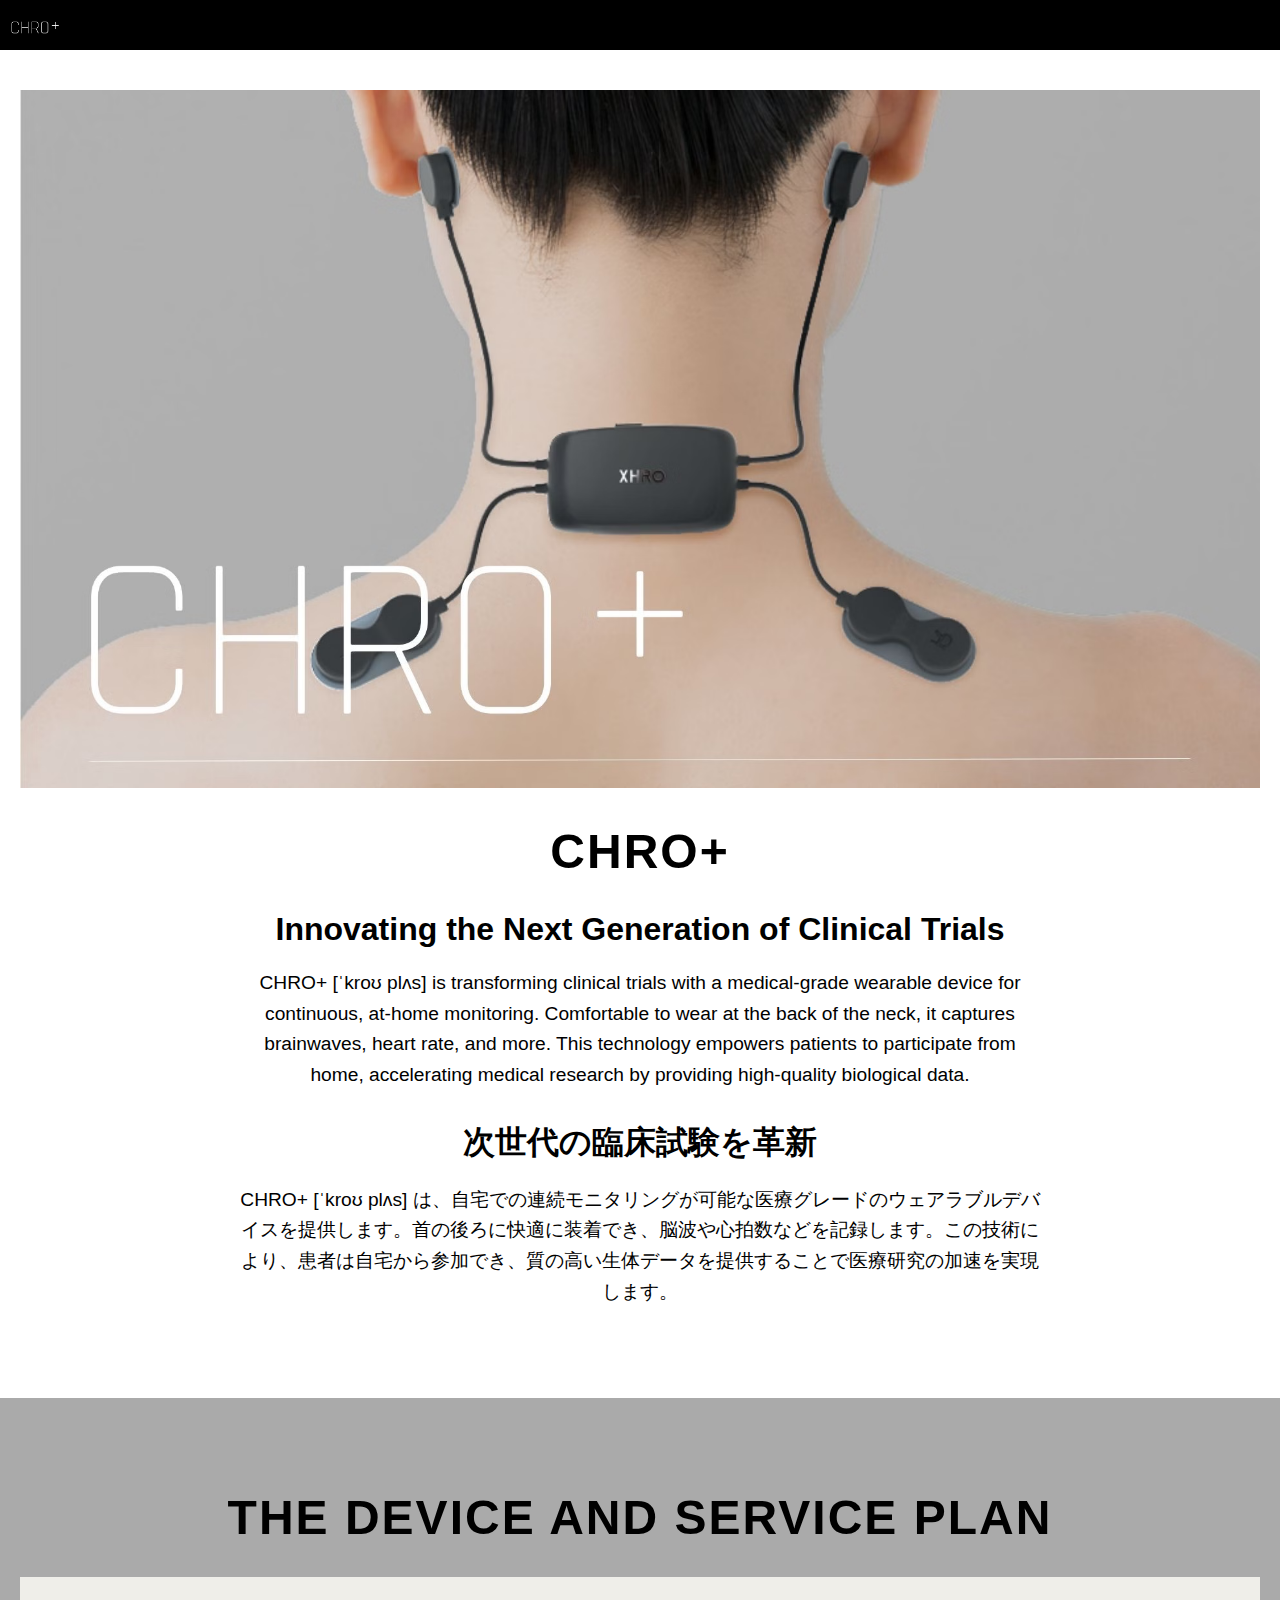
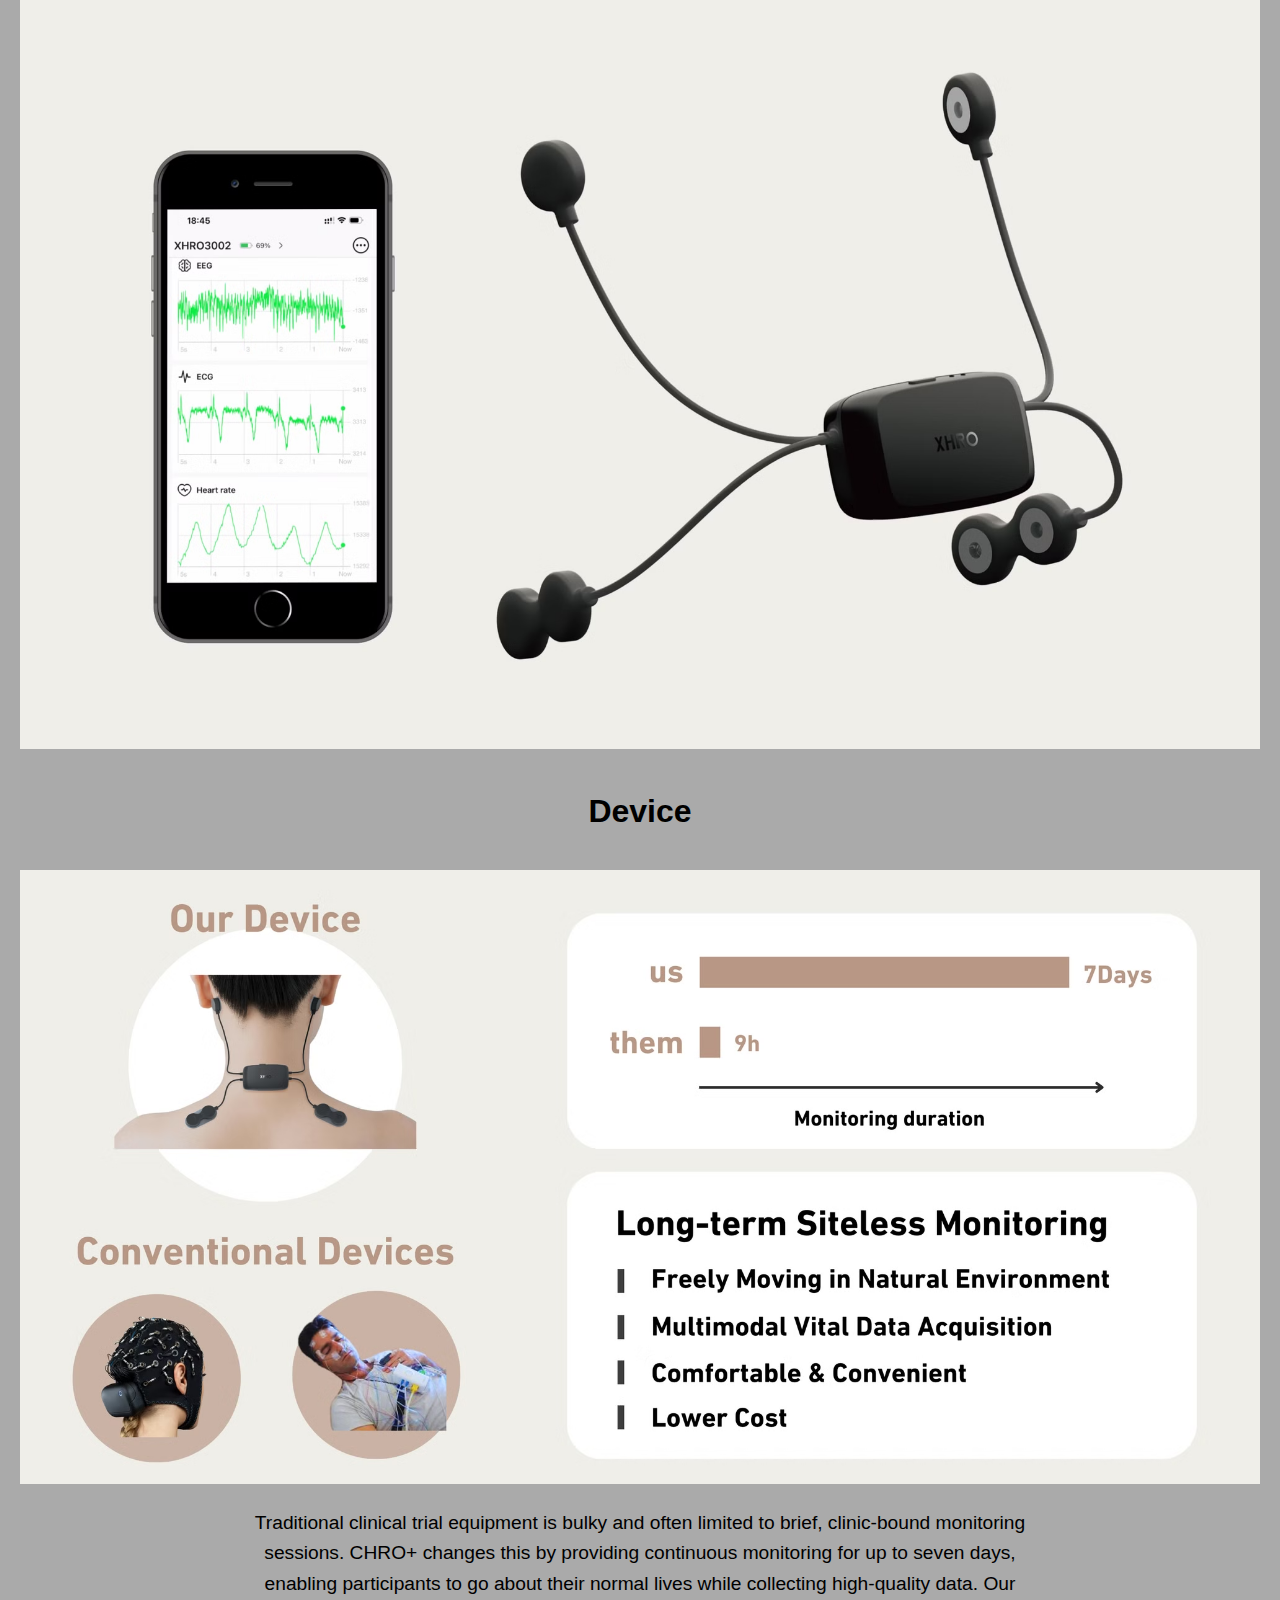
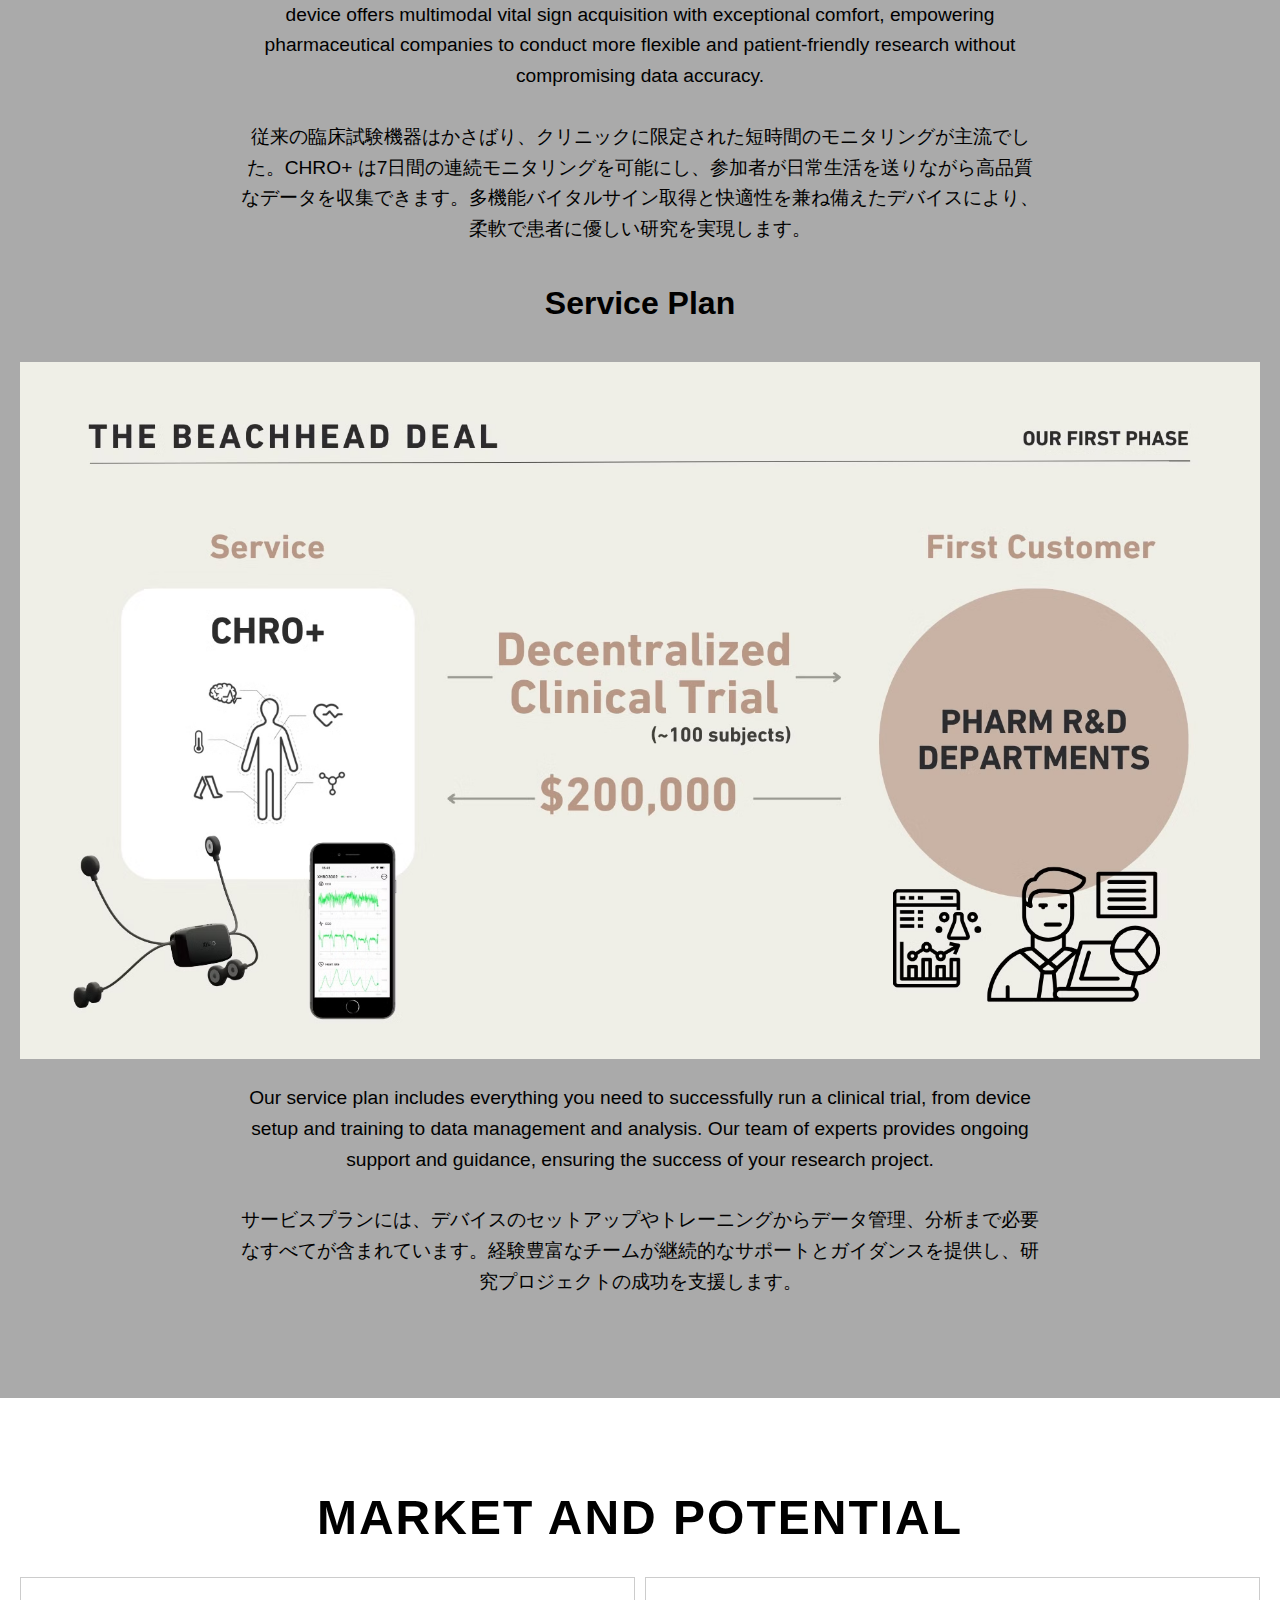
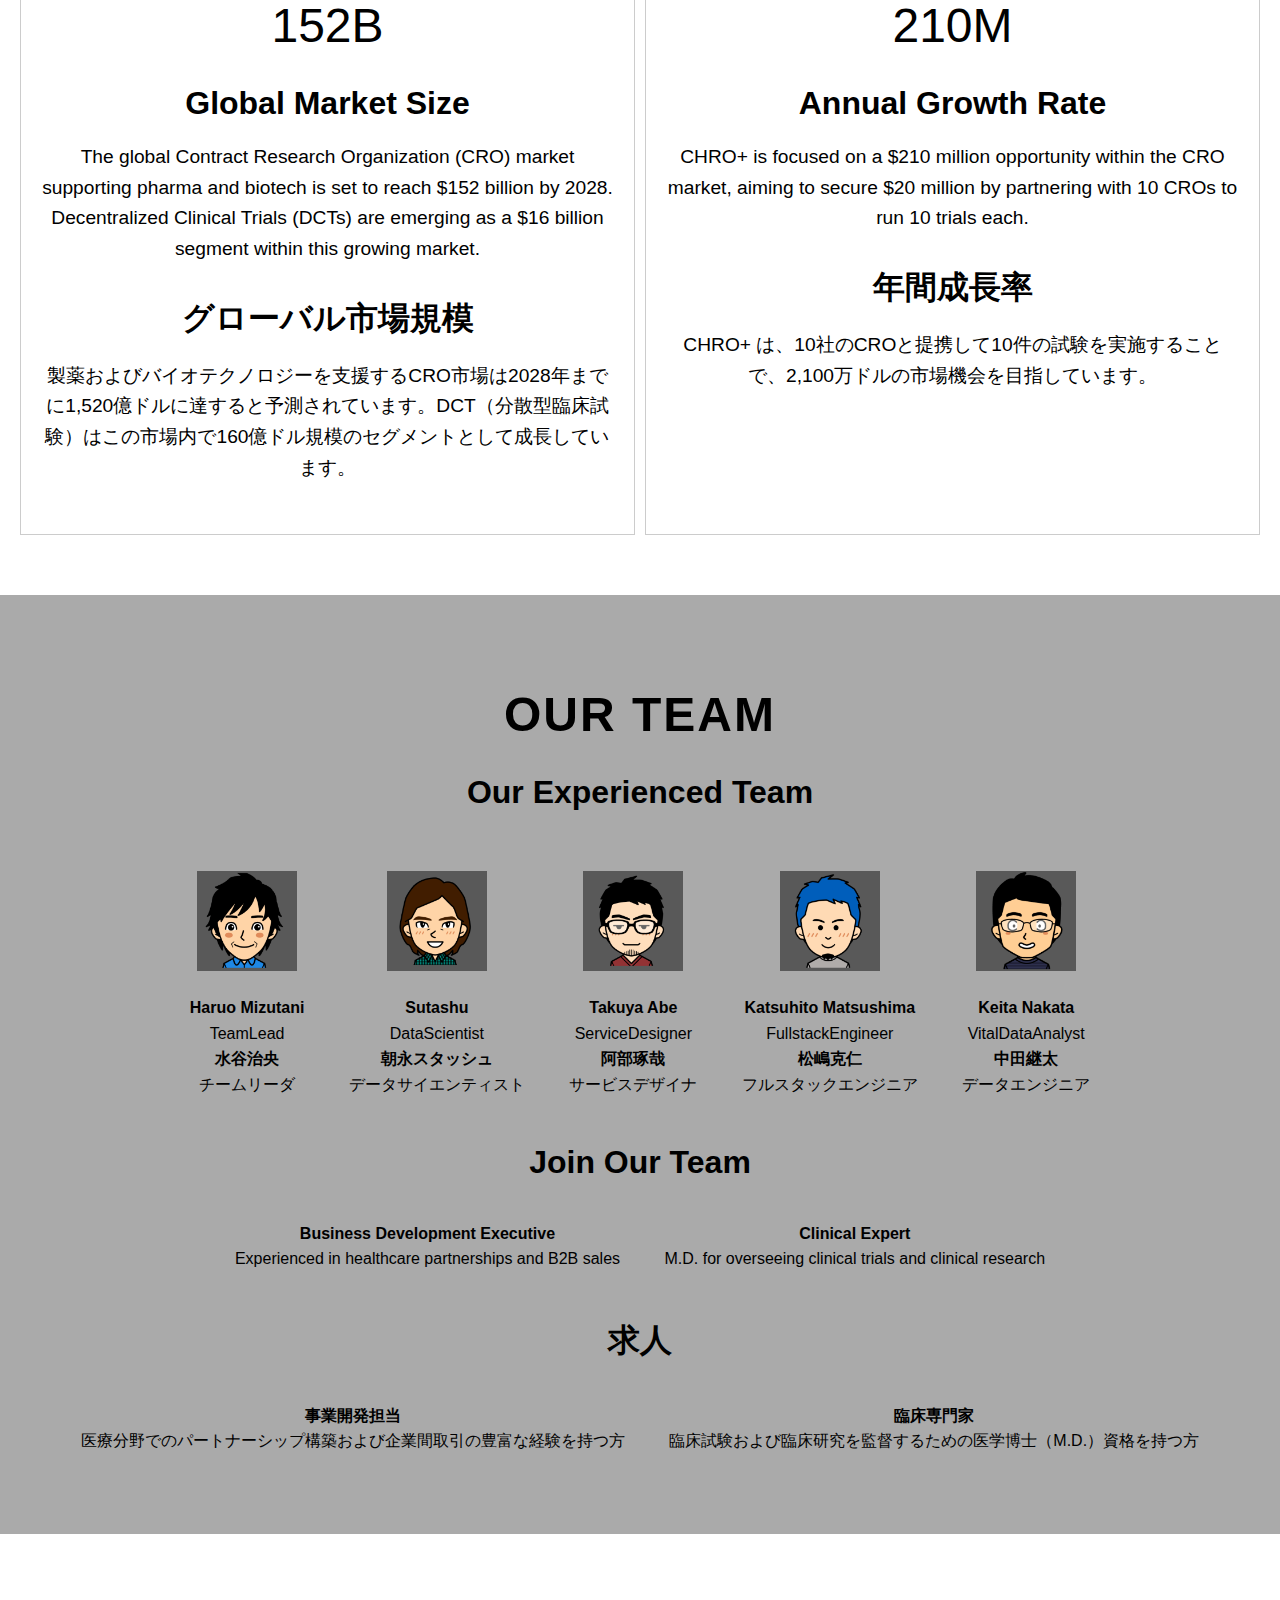
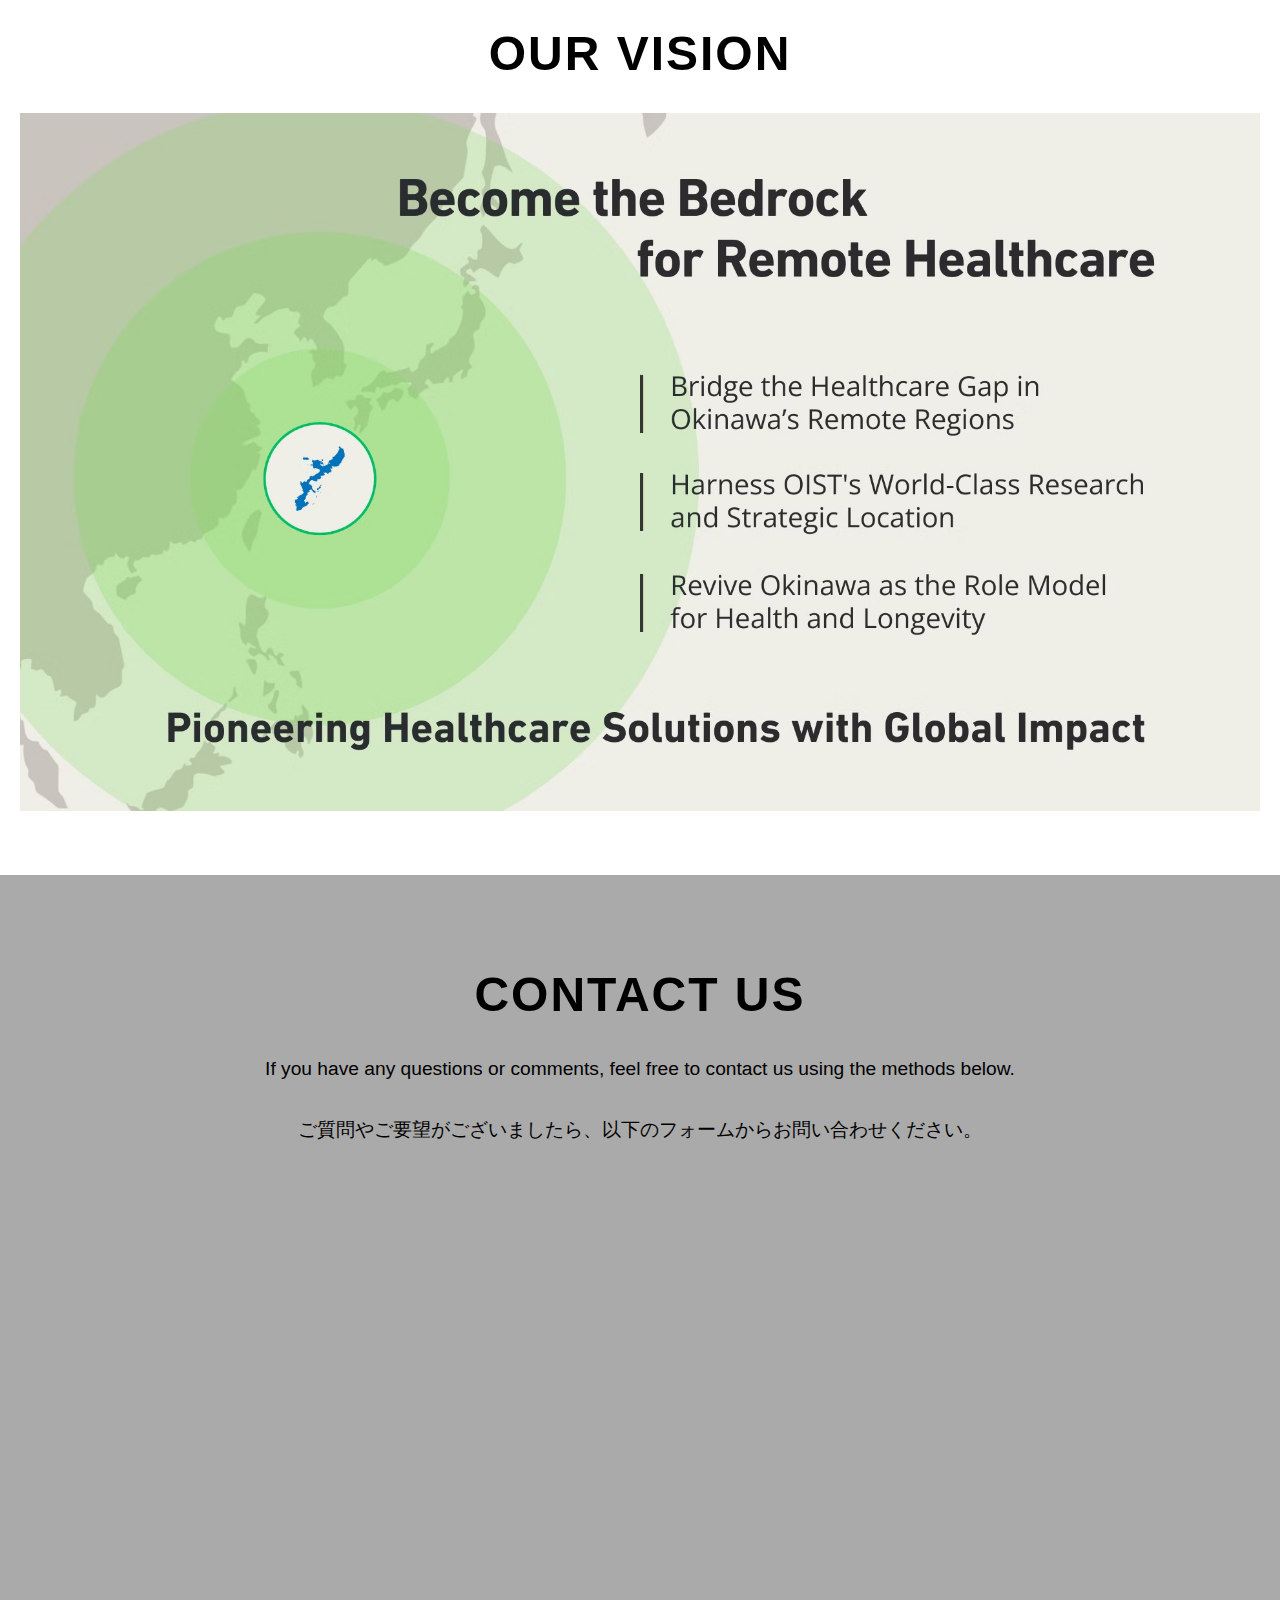
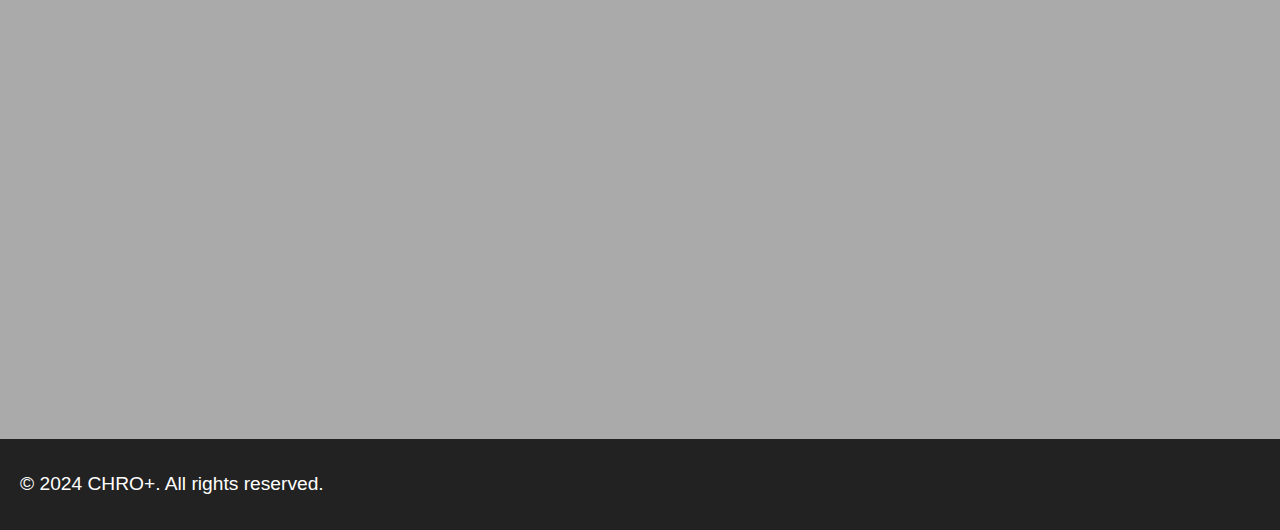
==== commit a410bf20: "feat: prodへ移行" ====
--- a/production/index.html
+++ b/production/index.html
@@ -3,23 +3,18 @@
     <head>
         <meta charset="UTF-8">
         <meta name="viewport" content="width=device-width, initial-scale=1.0">
-        <meta name="description" content="CHRO+ is innovating the next generation of clinical trials with its groundbreaking XHRO device and service plan.">
+        <meta name="description" content="CHRO+ is innovating the next generation of clinical trials with its groundbreaking device and service plan.">
         <title>CHRO+ - Innovating the Next Generation of Clinical Trials</title>
         <link rel="stylesheet" href="./style.css">
     </head>
     <body>
-        <!-- ハンバーガーメニューと言語切り替え -->
+    <div class="header-bg">
         <div id="menuContainer">
             <div id="toggleButton" class="menu-icon">
-                &#9776; <!-- ハンバーガーアイコン -->
-            </div>
-            <div id="languageSwitcher" class="language-switcher" style="display: none;">
-                <select id="languageSelect">
-                    <option value="en">English</option>
-                    <option value="ja">日本語</option>
-                </select>
+                <image src="./img/logo.png" alt="Menu Icon" width="50">
             </div>
         </div>
+    </div>
         
         <!-- トップバー -->
         <nav class="top-bar" id="topBar">
@@ -33,32 +28,31 @@
             </ul>
         </nav>  
 
-        <!-- ヘッダー -->
-        <header>
-            <img src="./img/Title.png" alt="XHRO Device Image" width="100%">
-        </header>
-    
     
     <section id="intro">
+        <img src="./img/Title.png" alt="XHRO Device Image" width="100%">    
         <h1>CHRO+</h1>
         <h2>Innovating the Next Generation of Clinical Trials</h2>
         <p>CHRO+ [ˈkroʊ plʌs] is transforming clinical trials with a medical-grade wearable device for continuous, at-home monitoring. Comfortable to wear at the back of the neck, it captures brainwaves, heart rate, and more. This technology empowers patients to participate from home, accelerating medical research by providing high-quality biological data.</p>
+        <h2>次世代の臨床試験を革新</h2>
+        <p>CHRO+ [ˈkroʊ plʌs] は、自宅での連続モニタリングが可能な医療グレードのウェアラブルデバイスを提供します。首の後ろに快適に装着でき、脳波や心拍数などを記録します。この技術により、患者は自宅から参加でき、質の高い生体データを提供することで医療研究の加速を実現します。</p>
     </section>
 
     <section id="xhro">
         <h1>The Device and Service Plan</h1>
         <img src="./img/Demo.png" alt="XHRO Device Image" width="100%">
         <div class="device">
-            <h2>XHRO Device</h2>
+            <h2>Device</h2>
             <img src="./img/Device.png" alt="XHRO Device Image" width="100%">
             <p>Traditional clinical trial equipment is bulky and often limited to brief, clinic-bound monitoring sessions. CHRO+ changes this by providing continuous monitoring for up to seven days, enabling participants to go about their normal lives while collecting high-quality data. Our device offers multimodal vital sign acquisition with exceptional comfort, empowering pharmaceutical companies to conduct more flexible and patient-friendly research without compromising data accuracy.</p>
+            <p>従来の臨床試験機器はかさばり、クリニックに限定された短時間のモニタリングが主流でした。CHRO+ は7日間の連続モニタリングを可能にし、参加者が日常生活を送りながら高品質なデータを収集できます。多機能バイタルサイン取得と快適性を兼ね備えたデバイスにより、柔軟で患者に優しい研究を実現します。</p>
         </div>
 
         <div class="service-plan">
             <h2>Service Plan</h2>
             <img src="./img/Service.png" alt="Service Plan Image" width="100%">
             <p>Our service plan includes everything you need to successfully run a clinical trial, from device setup and training to data management and analysis. Our team of experts provides ongoing support and guidance, ensuring the success of your research project.</p>
-            
+            <p>サービスプランには、デバイスのセットアップやトレーニングからデータ管理、分析まで必要なすべてが含まれています。経験豊富なチームが継続的なサポートとガイダンスを提供し、研究プロジェクトの成功を支援します。</p>
         </div>
     </section>
 
@@ -71,6 +65,8 @@
                 </div>
                 <h3>Global Market Size</h3>
                 <p>The global Contract Research Organization (CRO) market supporting pharma and biotech is set to reach $152 billion by 2028. Decentralized Clinical Trials (DCTs) are emerging as a $16 billion segment within this growing market.</p>    
+                <h3>グローバル市場規模</h3>
+                <p>製薬およびバイオテクノロジーを支援するCRO市場は2028年までに1,520億ドルに達すると予測されています。DCT（分散型臨床試験）はこの市場内で160億ドル規模のセグメントとして成長しています。</p>    
             </div>
             <div class="grid-item">
                 <div class="big-number">
@@ -78,6 +74,8 @@
                 </div>
                 <h3>Annual Growth Rate</h3>
                 <p>CHRO+ is focused on a $210 million opportunity within the CRO market, aiming to secure $20 million by partnering with 10 CROs to run 10 trials each.</p>    
+                <h3>年間成長率</h3>
+                <p>CHRO+ は、10社のCROと提携して10件の試験を実施することで、2,100万ドルの市場機会を目指しています。</p>    
             </div>
         </div>
     </section>
@@ -89,26 +87,36 @@
             <img src="./img/mizu.png" alt="Haruo Mizutani" width="150">
             <p><strong>Haruo Mizutani</strong></p>
             <p>TeamLead</p>
+            <p><strong>水谷治央</strong></p>
+            <p>チームリーダ</p>
         </div>
         <div class="team-member">
-            <img src="./img/sta.png" alt="Sutashu" width="150">
+            <img src="./img/sta.png" alt="Sutashu" width="100">
             <p><strong>Sutashu</strong></p>
             <p>DataScientist</p>
+            <p><strong>朝永スタッシュ</strong></p>
+            <p>データサイエンティスト</p>
         </div>
         <div class="team-member">
-            <img src="./img/abe.png" alt="Takuya Abe" width="150">
+            <img src="./img/abe.png" alt="Takuya Abe" width="100">
             <p><strong>Takuya Abe</strong></p>
             <p>ServiceDesigner</p>
+            <p><strong>阿部琢哉</strong></p>
+            <p>サービスデザイナ</p>
         </div>
         <div class="team-member">
-            <img src="./img/matsu.png" alt="Katsuhito Matsushima" width="150">
+            <img src="./img/matsu.png" alt="Katsuhito Matsushima" width="100">
             <p><strong>Katsuhito Matsushima</strong></p>
             <p>FullstackEngineer</p>
+            <p><strong>松嶋克仁</strong></p>
+            <p>フルスタックエンジニア</p>
         </div>
         <div class="team-member">
-            <img src="./img/naka.png" alt="Keita Nakata" width="150">
+            <img src="./img/naka.png" alt="Keita Nakata" width="100">
             <p><strong>Keita Nakata</strong></p>
             <p>VitalDataAnalyst</p>
+            <p><strong>中田継太</strong></p>
+            <p>データエンジニア</p>
         </div>
         <h2>Join Our Team</h2>
         <div class="team-member">
@@ -119,6 +127,15 @@
             <p><strong>Clinical Expert</strong></p>
             <p>M.D. for overseeing clinical trials and clinical research</p>
         </div>
+        <h2>求人</h2>
+        <div class="team-member">
+            <p><strong>事業開発担当</strong></p>
+            <p>医療分野でのパートナーシップ構築および企業間取引の豊富な経験を持つ方</p>
+        </div>
+        <div class="team-member">
+            <p><strong>臨床専門家</strong></p>
+            <p>臨床試験および臨床研究を監督するための医学博士（M.D.）資格を持つ方</p>
+        </div>
     </section>
     <section id="vision">
         <h1>Our Vision</h1>
@@ -127,6 +144,7 @@
     <section id="contact">
         <h1>Contact Us</h1>
         <p>If you have any questions or comments, feel free to contact us using the methods below.</p>
+        <p>ご質問やご要望がございましたら、以下のフォームからお問い合わせください。</p>
         <iframe src="https://docs.google.com/forms/d/e/1FAIpQLSfLuNb6XW_lUA0YKwwI6ph2S5FMnAgfRKzaWxLSGQwmAs0cjQ/viewform?embedded=true" width="100%" height="800" frameborder="0" marginheight="0" marginwidth="0">Loading…</iframe>
     </section>
 
--- a/production/style.css
+++ b/production/style.css
@@ -11,14 +11,27 @@
     font-size: 16px;
 }
 
+.header-bg {
+    position: fixed; /* 常に固定 */
+    top: 0;
+    left: 0;
+    width: 100%;
+    height: 50px; /* バーの高さ */
+    background-color: black; /* 背景色を黒に設定 */
+    z-index: 9999; /* 最前面に表示 */
+}
+
+
 /* メニューアイコン */
 .menu-icon {
+    display: block;
     position: fixed;
     top: 10px;
     left: 10px;
     font-size: 30px;
     cursor: pointer;
     z-index: 2000;
+    color: white;
 }
 
 /* トップバー */
@@ -28,7 +41,7 @@
     top: 50px;
     left: 0;
     width: 100%;
-    background-color: #333;
+    background-color: black;
     z-index: 1000;
 }
 
@@ -59,8 +72,8 @@
 
 
 body {
-    background-color: #000;
-    color: #fff;
+    background-color:white;
+    color:black;
     font-family: Arial, sans-serif;
     margin: 0;
     padding: 0;
@@ -73,7 +86,7 @@
 
 h1 {
     font-size: 3em;
-    background: linear-gradient(90deg, #8e44ad, #3498db);
+    background: black;
     -webkit-background-clip: text;
     color: transparent;
     text-transform: uppercase;
@@ -86,7 +99,7 @@
 }
 
 h2, h3 {
-    color: #8e44ad;
+    color:black;
     font-size: 2em;
     margin-bottom: 20px;
 }
@@ -111,7 +124,8 @@
   }
 .big-number {
     font-size: 3em;
-    color: white;
+    color: black;
+    font-style: bold;
 }
 
 .device, .service-plan, .market-size, .growth-rate, .value-item {
@@ -131,8 +145,13 @@
 }
 
 .team-member img {
-    width: 120px;
-    height: 120px;
+    width: 100px;
+    height: 100px;
+}
+
+.team-member p {
+    font-size: 1em;
+    margin: 0 0;
 }
 
 footer {
@@ -143,7 +162,7 @@
 
 footer p {
     margin: 0;
-    color: #8e44ad;
+    color: white;
 }
 
 /* モバイル対応: 縦長表示用 */
@@ -173,4 +192,25 @@
 /* スムーズスクロール */
 html {
     scroll-behavior: smooth;
-}+}
+
+/* セクションの背景色設定 */
+section:nth-child(odd) {
+    background-color: white; /* 奇数番目は白 */
+}
+
+section:nth-child(even) {
+    background-color: #aaaaaa; /* 偶数番目は灰色 */
+}
+
+/* セクション全体のスタイル */
+section {
+    padding: 60px 20px;
+    text-align: center;
+    transition: background-color 0.3s ease; /* 色の切り替えを滑らかに */
+}
+
+/* セクション間隔調整 */
+section:first-of-type {
+    padding-top: 90px; /* トップバー固定分を調整 */
+}
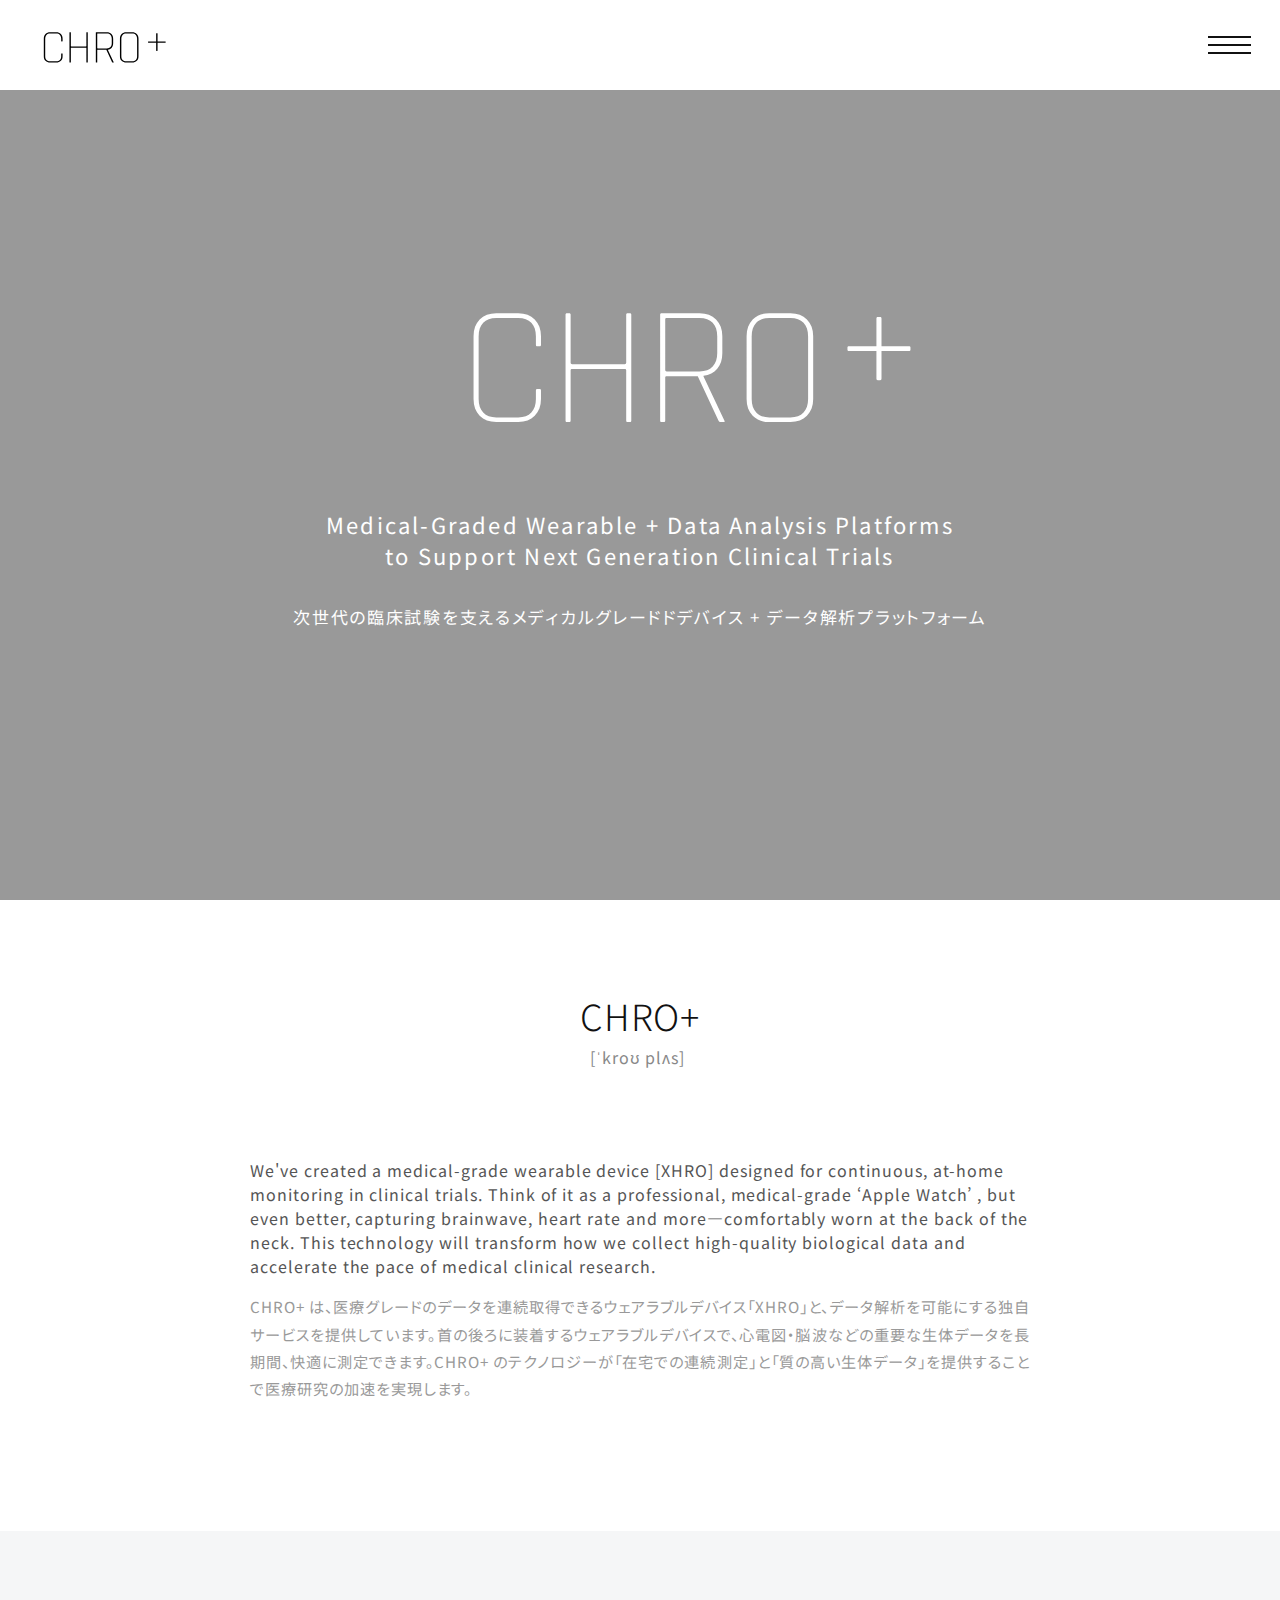
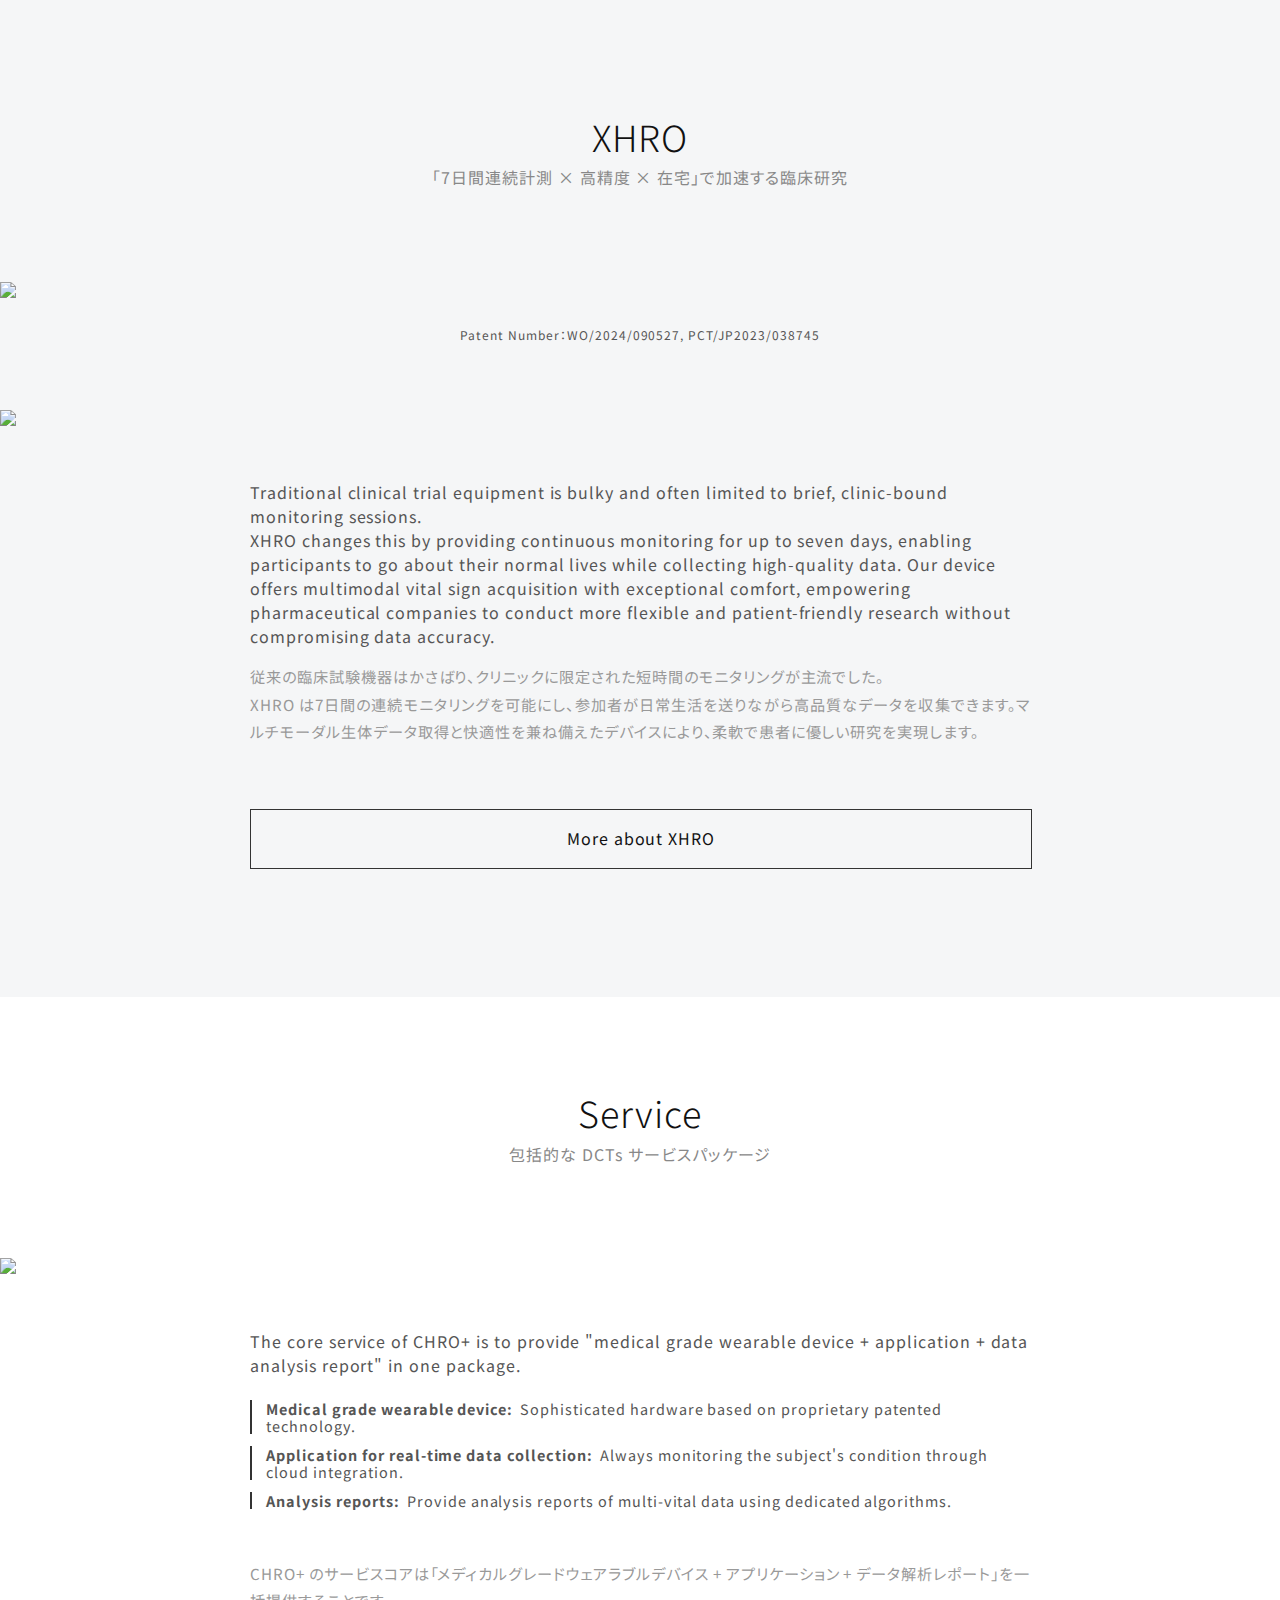
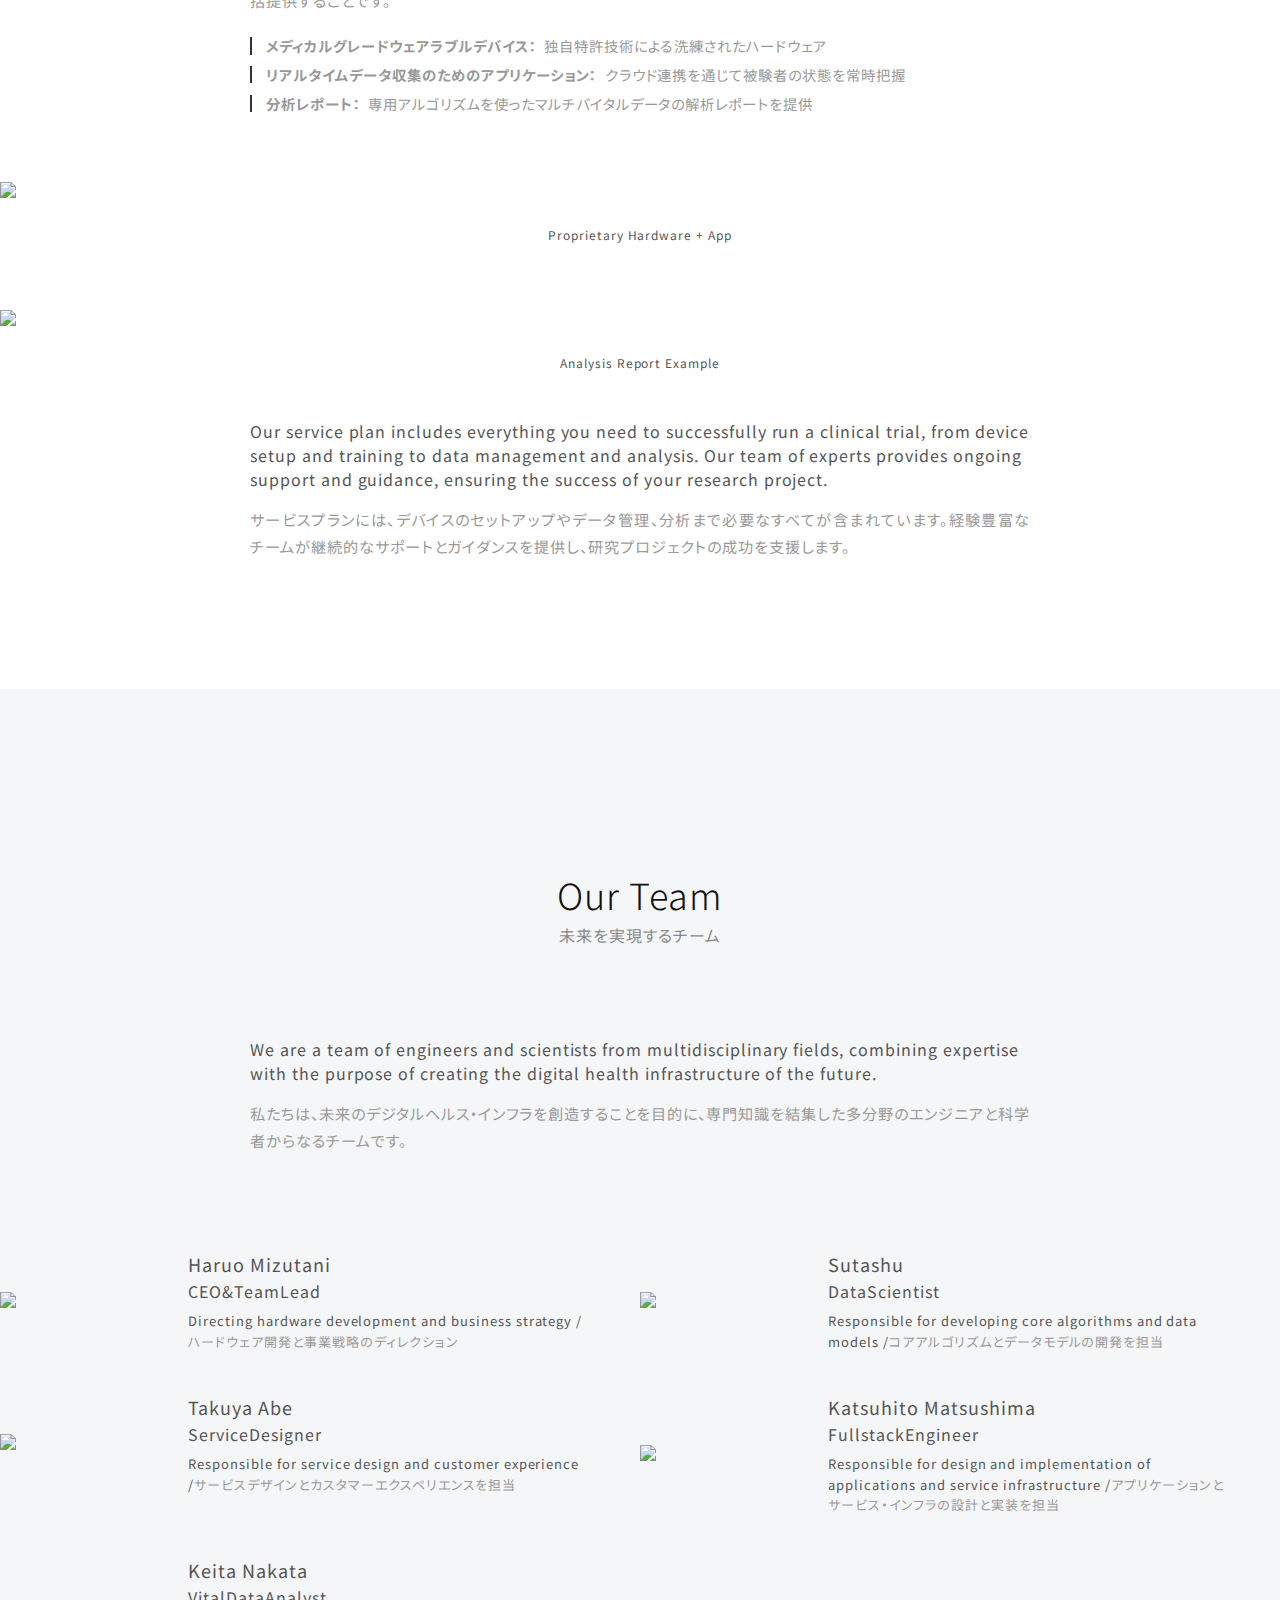
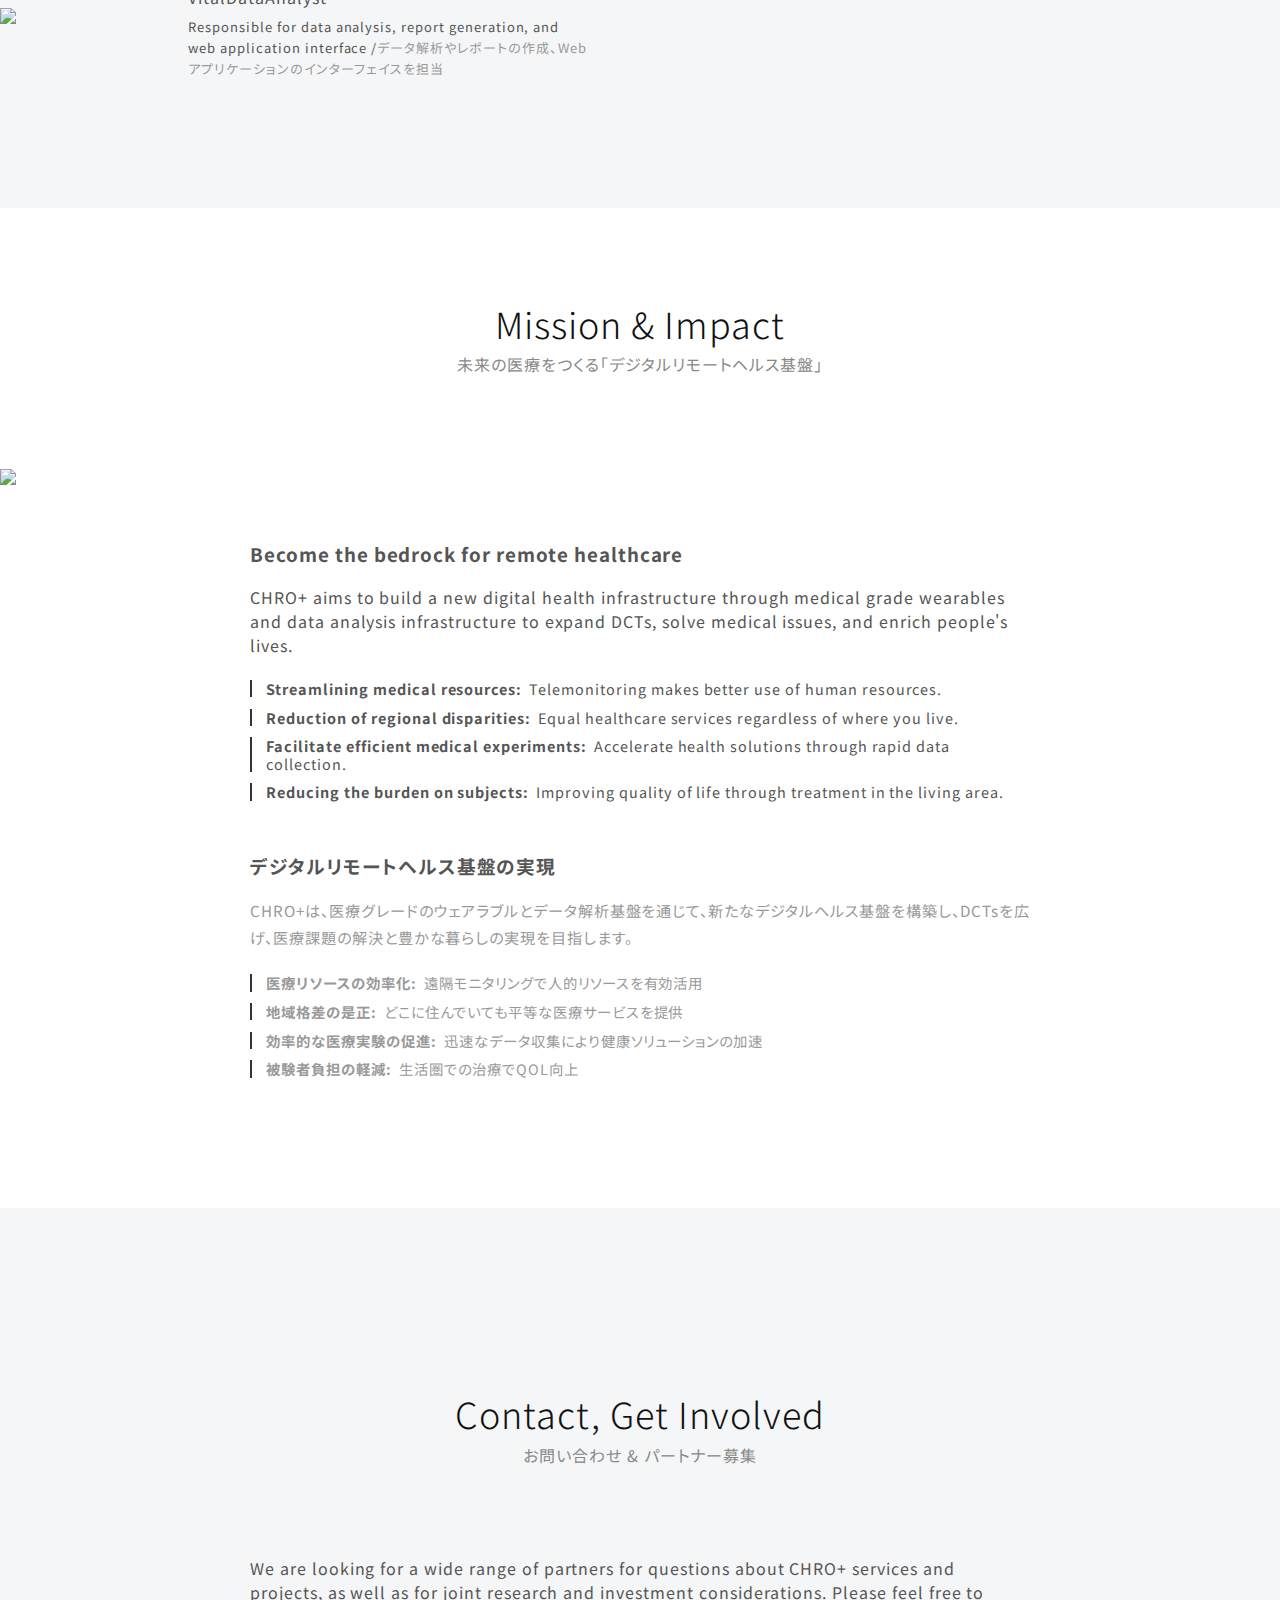
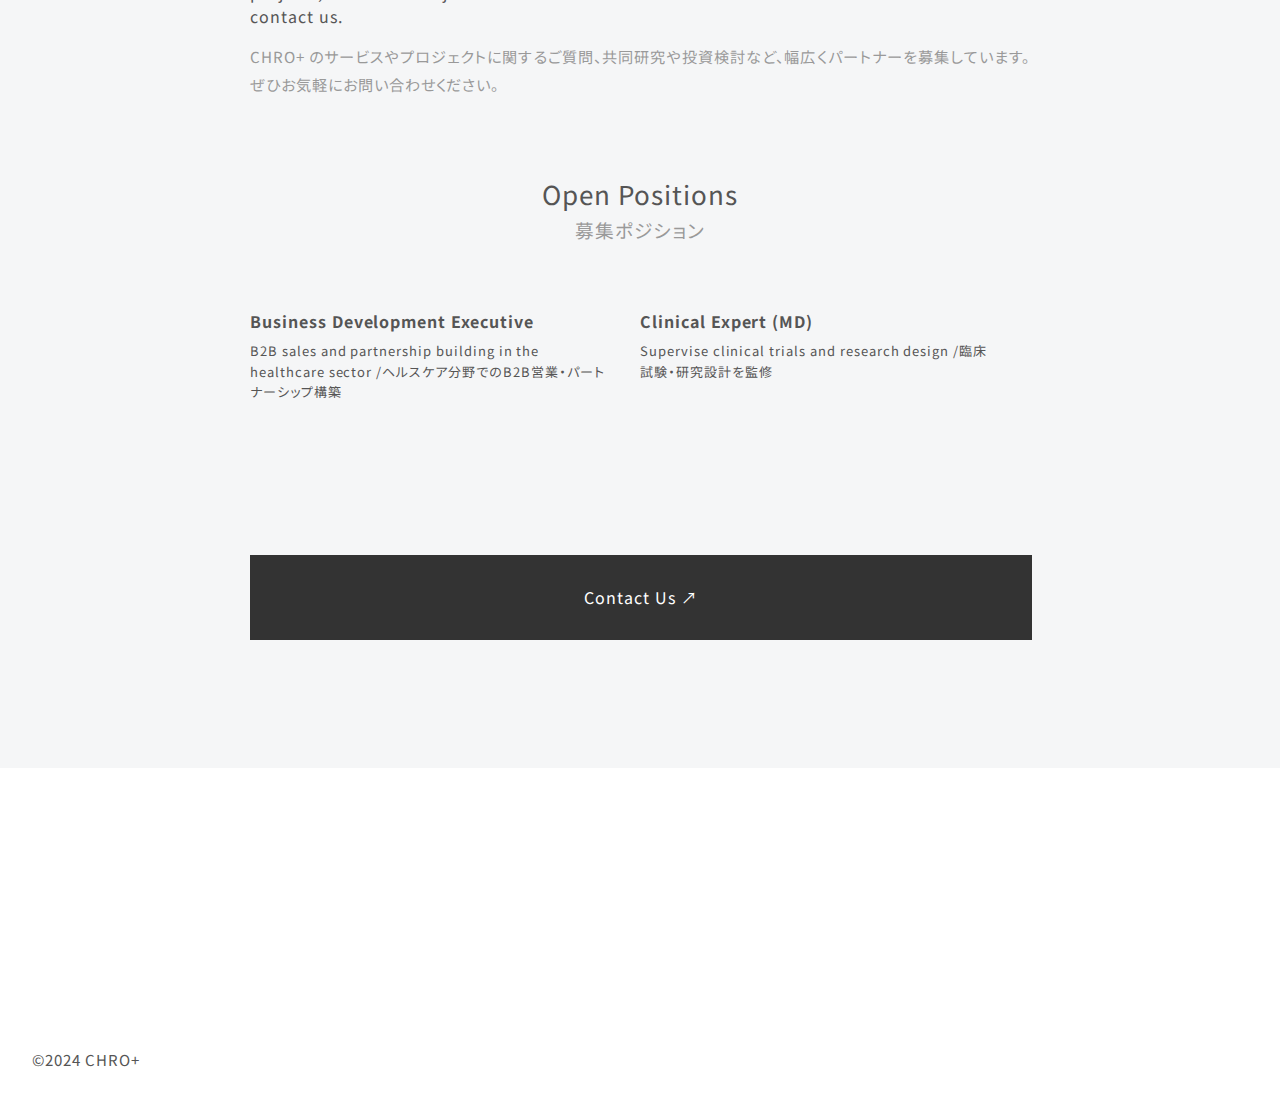
==== commit 969643dc: "upd" ====
--- a/production/index.html
+++ b/production/index.html
@@ -1,157 +1,256 @@
 <!DOCTYPE html>
-<html lang="en">
-    <head>
-        <meta charset="UTF-8">
-        <meta name="viewport" content="width=device-width, initial-scale=1.0">
-        <meta name="description" content="CHRO+ is innovating the next generation of clinical trials with its groundbreaking device and service plan.">
-        <title>CHRO+ - Innovating the Next Generation of Clinical Trials</title>
-        <link rel="stylesheet" href="./style.css">
-    </head>
-    <body>
-    <div class="header-bg">
-        <div id="menuContainer">
-            <div id="toggleButton" class="menu-icon">
-                <image src="./img/logo.png" alt="Menu Icon" width="50">
-            </div>
-        </div>
+<html lang="ja" data-content="index">
+
+  <head>
+    <meta charset="UTF-8">
+    <meta name="viewport" content="width=device-width, initial-scale=1.0, minimum-scale=1.0, user-scalable=yes">
+    <meta content="IE=edge" http-equiv="X-UA-Compatible">
+    <meta name="keywords">
+    <meta name="description" content="Medical-Graded Wearable + Data Analysis Platforms to Support Next Generation Clinical Trials">
+    <meta property="og:title" content="CHRO+ - Innovating the Next Generation of Clinical Trials">
+    <meta property="og:description" content="Medical-Graded Wearable + Data Analysis Platforms to Support Next Generation Clinical Trials">
+    <meta property="og:url" content="https://chroplus.xyz">
+    <meta property="og:type" content="website">
+    <meta property="og:site_name" content="CHRO+ - Innovating the Next Generation of Clinical Trials">
+    <meta property="og:image" content="https://chroplus.xyz/assets/images/og-image.png">
+    <meta property="fb:app_id" content="">
+    <meta name="twitter:title" content="CHRO+ - Innovating the Next Generation of Clinical Trials">
+    <meta name="twitter:description" content="Medical-Graded Wearable + Data Analysis Platforms to Support Next Generation Clinical Trials">
+    <meta name="twitter:url" content="https://chroplus.xyz">
+    <meta name="twitter:card" content="summary_large_image">
+    <meta name="twitter:image" content="https://chroplus.xyz/assets/images/og-image.png">
+    <link rel="apple-touch-icon" sizes="180x180" href="/assets/images/apple-touch-icon.png">
+    <link rel="icon" type="image/png" sizes="32x32" href="/assets/images/favicon-32x32.png">
+    <link rel="icon" type="image/png" sizes="16x16" href="/assets/images/favicon-16x16.png">
+    <link rel="manifest" href="/assets/images/site.webmanifest">
+    <link rel="mask-icon" href="/assets/images/safari-pinned-tab.svg" color="#5c5c5c">
+    <link rel="shortcut icon" href="/assets/images/favicon.ico">
+    <meta name="msapplication-TileColor" content="#2b5797">
+    <meta name="msapplication-config" content="/assets/images/browserconfig.xml">
+    <meta name="theme-color" content="#ffffff">
+    <link rel="canonical" href="https://chroplus.xyz">
+    <title>CHRO+ - Innovating the Next Generation of Clinical Trials</title>
+    <link href="css/style.css" rel="stylesheet" type="text/css" media="all">
+    <link rel="preconnect" href="https://fonts.googleapis.com">
+    <link rel="preconnect" href="https://fonts.gstatic.com" crossorigin>
+    <link href="https://fonts.googleapis.com/css2?family=Noto+Sans+JP:wght@100..900&amp;family=Rajdhani:wght@300;500&amp;display=swap" rel="stylesheet">
+    <script src="/assets/script_libs/jquery.js" type="text/javascript"></script>
+    <script src="/assets/script_libs/jquery.easing.js" type="text/javascript"></script>
+    <script src="/js/core.min.js" type="text/javascript"></script>
+  </head>
+
+  <body class="index"><noscript><iframe src="https://www.googletagmanager.com/ns.html?id=GTM-MPG65VD2" height="0" width="0" style="display:none;visibility:hidden"></iframe></noscript>
+    <div class="header">
+      <div class="mw__wrap"><a class="logo_chro-plus" href="#"><svg width="136" height="55" viewBox="0 0 136 55" fill="none" xmlns="http://www.w3.org/2000/svg">
+            <path d="M17.0074 44.5797H10.5802C8.56964 44.5797 6.9546 43.9699 5.73507 42.7504C4.5485 41.5309 3.95522 39.8994 3.95522 37.8558V19.5135C3.95522 17.47 4.5485 15.8384 5.73507 14.6189C6.9546 13.3994 8.56964 12.7896 10.5802 12.7896H17.0074C19.018 12.7896 20.6166 13.3994 21.8031 14.6189C23.0227 15.8384 23.6324 17.47 23.6324 19.5135V21.9855C23.6324 22.2822 23.5006 22.4305 23.2369 22.4305H22.5448C22.2811 22.4305 22.1492 22.2822 22.1492 21.9855V19.5629C22.1492 17.882 21.7043 16.5636 20.8143 15.6077C19.9244 14.6519 18.6555 14.174 17.0074 14.174H10.5802C8.9322 14.174 7.66324 14.6519 6.77331 15.6077C5.88339 16.5636 5.43843 17.882 5.43843 19.5629V37.8064C5.43843 39.4874 5.88339 40.8058 6.77331 41.7616C7.66324 42.7175 8.9322 43.1954 10.5802 43.1954H17.0074C18.6555 43.1954 19.9244 42.7175 20.8143 41.7616C21.7043 40.8058 22.1492 39.4874 22.1492 37.8064V35.3838C22.1492 35.0872 22.2811 34.9389 22.5448 34.9389H23.2369C23.5006 34.9389 23.6324 35.0872 23.6324 35.3838V37.8558C23.6324 39.8994 23.0227 41.5309 21.8031 42.7504C20.6166 43.9699 19.018 44.5797 17.0074 44.5797ZM31.8874 44.5797H31.1953C30.9316 44.5797 30.7997 44.4314 30.7997 44.1347V13.2346C30.7997 12.938 30.9316 12.7896 31.1953 12.7896H31.8874C32.1511 12.7896 32.2829 12.938 32.2829 13.2346V27.2756C32.2829 27.5393 32.4313 27.6711 32.7279 27.6711H48.0544C48.351 27.6711 48.4993 27.5393 48.4993 27.2756V13.2346C48.4993 12.938 48.6312 12.7896 48.8949 12.7896H49.587C49.8507 12.7896 49.9825 12.938 49.9825 13.2346V44.1347C49.9825 44.4314 49.8507 44.5797 49.587 44.5797H48.8949C48.6312 44.5797 48.4993 44.4314 48.4993 44.1347V29.451C48.4993 29.1873 48.351 29.0555 48.0544 29.0555H32.7279C32.4313 29.0555 32.2829 29.1873 32.2829 29.451V44.1347C32.2829 44.4314 32.1511 44.5797 31.8874 44.5797ZM59.4928 44.5797H58.8007C58.537 44.5797 58.4052 44.4314 58.4052 44.1347V13.2346C58.4052 12.938 58.537 12.7896 58.8007 12.7896H69.9247C71.9353 12.7896 73.5339 13.3994 74.7204 14.6189C75.94 15.8384 76.5497 17.47 76.5497 19.5135V24.4575C76.5497 26.3033 76.0553 27.8195 75.0665 29.006C74.0777 30.1596 72.7428 30.8518 71.0619 31.0825V31.2803L77.143 44.1347C77.3078 44.4314 77.2419 44.5797 76.9452 44.5797H76.0553C75.7916 44.5797 75.5774 44.4314 75.4126 44.1347L69.3809 31.1814H60.3333C60.0367 31.1814 59.8884 31.3132 59.8884 31.5769V44.1347C59.8884 44.4314 59.7565 44.5797 59.4928 44.5797ZM60.3333 29.7971H69.9247C71.5727 29.7971 72.8417 29.3192 73.7316 28.3633C74.6216 27.4075 75.0665 26.0891 75.0665 24.4081V19.5629C75.0665 17.882 74.6216 16.5636 73.7316 15.6077C72.8417 14.6519 71.5727 14.174 69.9247 14.174H60.3333C60.0367 14.174 59.8884 14.3058 59.8884 14.5695V29.4016C59.8884 29.6652 60.0367 29.7971 60.3333 29.7971ZM90.2582 43.1954H96.4382C98.0862 43.1954 99.3552 42.7175 100.245 41.7616C101.135 40.8058 101.58 39.4874 101.58 37.8064V19.5629C101.58 17.882 101.135 16.5636 100.245 15.6077C99.3552 14.6519 98.0862 14.174 96.4382 14.174H90.2582C88.6102 14.174 87.3412 14.6519 86.4513 15.6077C85.5614 16.5636 85.1164 17.882 85.1164 19.5629V37.8064C85.1164 39.4874 85.5614 40.8058 86.4513 41.7616C87.3412 42.7175 88.6102 43.1954 90.2582 43.1954ZM96.4382 44.5797H90.2582C88.2476 44.5797 86.6326 43.9699 85.413 42.7504C84.2265 41.5309 83.6332 39.8994 83.6332 37.8558V19.5135C83.6332 17.47 84.2265 15.8384 85.413 14.6189C86.6326 13.3994 88.2476 12.7896 90.2582 12.7896H96.4382C98.4488 12.7896 100.047 13.3994 101.234 14.6189C102.453 15.8384 103.063 17.47 103.063 19.5135V37.8558C103.063 39.8994 102.453 41.5309 101.234 42.7504C100.047 43.9699 98.4488 44.5797 96.4382 44.5797Z" fill="black" />
+            <path d="M123 22.4375H131.009C131.306 22.4375 131.454 22.5694 131.454 22.833V23.4263C131.454 23.69 131.306 23.8218 131.009 23.8218H123V31.8806C123 32.1772 122.868 32.3256 122.604 32.3256H121.912C121.648 32.3256 121.517 32.1772 121.517 31.8806V23.8218H113.507C113.211 23.8218 113.062 23.69 113.062 23.4263V22.833C113.062 22.5694 113.211 22.4375 113.507 22.4375H121.517V14.3788C121.517 14.0821 121.648 13.9338 121.912 13.9338H122.604C122.868 13.9338 123 14.0821 123 14.3788V22.4375Z" fill="black" />
+          </svg>
+        </a></div>
+      <nav class="navigation" id="navigation">
+        <div class="nav__item_wrap drawer">
+          <ul class="nav__items">
+            <li class="nav__item"><a href="#about">CHRO+</a></li>
+            <li class="nav__item"><a href="#device">Device</a></li>
+            <li class="nav__item"><a href="#solution">Service</a></li>
+            <li class="nav__item"><a href="#team">Team</a></li>
+            <li class="nav__item"><a href="#mission">Mission</a></li>
+            <li class="nav__item"><a href="https://docs.google.com/forms/d/e/1FAIpQLSfLuNb6XW_lUA0YKwwI6ph2S5FMnAgfRKzaWxLSGQwmAs0cjQ/viewform" target="_blank">Contact<span class="icon">↗</span></a></li>
+          </ul>
+        </div>
+        <div class="btn_hamburger__wrap"><a class="btn_hamburger" id="navBtn"><span></span><span></span><span></span></a></div>
+      </nav>
     </div>
-        
-        <!-- トップバー -->
-        <nav class="top-bar" id="topBar">
-            <ul class="horizontal-bar">
-                <li><a href="#intro">Home</a></li>
-                <li><a href="#xhro">Device</a></li>
-                <li><a href="#market">Market</a></li>
-                <li><a href="#team">Team</a></li>
-                <li><a href="#vision">Vision</a></li>
-                <li><a href="#contact">Contact</a></li>
-            </ul>
-        </nav>  
+    <div class="contents__wrap">
+      <div class="hero" id="hero">
+        <div class="mw__wrap">
+          <h1 class="main_symbols"><svg width="463" height="189" viewBox="0 0 463 189" fill="none" xmlns="http://www.w3.org/2000/svg">
+              <path d="M58.2823 153.121H36.257C29.3671 153.121 23.8325 151.031 19.6533 146.852C15.5871 142.673 13.554 137.082 13.554 130.079V67.2223C13.554 60.2194 15.5871 54.6284 19.6533 50.4492C23.8325 46.27 29.3671 44.1805 36.257 44.1805H58.2823C65.1723 44.1805 70.6504 46.27 74.7166 50.4492C78.8957 54.6284 80.9853 60.2194 80.9853 67.2223V75.6936C80.9853 76.7101 80.5335 77.2184 79.6299 77.2184H77.2579C76.3543 77.2184 75.9025 76.7101 75.9025 75.6936V67.3917C75.9025 61.6313 74.3777 57.1133 71.3281 53.8377C68.2784 50.5622 63.9298 48.9244 58.2823 48.9244H36.257C30.6095 48.9244 26.2609 50.5622 23.2113 53.8377C20.1616 57.1133 18.6368 61.6313 18.6368 67.3917V129.91C18.6368 135.67 20.1616 140.188 23.2113 143.464C26.2609 146.739 30.6095 148.377 36.257 148.377H58.2823C63.9298 148.377 68.2784 146.739 71.3281 143.464C74.3777 140.188 75.9025 135.67 75.9025 129.91V121.608C75.9025 120.591 76.3543 120.083 77.2579 120.083H79.6299C80.5335 120.083 80.9853 120.591 80.9853 121.608V130.079C80.9853 137.082 78.8957 142.673 74.7166 146.852C70.6504 151.031 65.1723 153.121 58.2823 153.121ZM109.274 153.121H106.902C105.998 153.121 105.547 152.613 105.547 151.596V45.7053C105.547 44.6887 105.998 44.1805 106.902 44.1805H109.274C110.178 44.1805 110.629 44.6887 110.629 45.7053V93.8221C110.629 94.7257 111.138 95.1775 112.154 95.1775H164.676C165.693 95.1775 166.201 94.7257 166.201 93.8221V45.7053C166.201 44.6887 166.653 44.1805 167.556 44.1805H169.928C170.832 44.1805 171.284 44.6887 171.284 45.7053V151.596C171.284 152.613 170.832 153.121 169.928 153.121H167.556C166.653 153.121 166.201 152.613 166.201 151.596V101.277C166.201 100.373 165.693 99.9214 164.676 99.9214H112.154C111.138 99.9214 110.629 100.373 110.629 101.277V151.596C110.629 152.613 110.178 153.121 109.274 153.121ZM203.874 153.121H201.502C200.599 153.121 200.147 152.613 200.147 151.596V45.7053C200.147 44.6887 200.599 44.1805 201.502 44.1805H239.623C246.513 44.1805 251.991 46.27 256.057 50.4492C260.236 54.6284 262.326 60.2194 262.326 67.2223V84.1648C262.326 90.4901 260.632 95.6858 257.243 99.752C253.855 103.705 249.28 106.077 243.52 106.868V107.546L264.359 151.596C264.924 152.613 264.698 153.121 263.681 153.121H260.632C259.728 153.121 258.994 152.613 258.429 151.596L237.759 107.207H206.754C205.738 107.207 205.23 107.658 205.23 108.562V151.596C205.23 152.613 204.778 153.121 203.874 153.121ZM206.754 102.463H239.623C245.27 102.463 249.619 100.825 252.669 97.5494C255.718 94.2739 257.243 89.7559 257.243 83.9954V67.3917C257.243 61.6313 255.718 57.1133 252.669 53.8377C249.619 50.5622 245.27 48.9244 239.623 48.9244H206.754C205.738 48.9244 205.23 49.3762 205.23 50.2798V101.107C205.23 102.011 205.738 102.463 206.754 102.463ZM309.303 148.377H330.481C336.129 148.377 340.477 146.739 343.527 143.464C346.577 140.188 348.101 135.67 348.101 129.91V67.3917C348.101 61.6313 346.577 57.1133 343.527 53.8377C340.477 50.5622 336.129 48.9244 330.481 48.9244H309.303C303.656 48.9244 299.307 50.5622 296.257 53.8377C293.208 57.1133 291.683 61.6313 291.683 67.3917V129.91C291.683 135.67 293.208 140.188 296.257 143.464C299.307 146.739 303.656 148.377 309.303 148.377ZM330.481 153.121H309.303C302.413 153.121 296.879 151.031 292.699 146.852C288.633 142.673 286.6 137.082 286.6 130.079V67.2223C286.6 60.2194 288.633 54.6284 292.699 50.4492C296.879 46.27 302.413 44.1805 309.303 44.1805H330.481C337.371 44.1805 342.849 46.27 346.916 50.4492C351.095 54.6284 353.184 60.2194 353.184 67.2223V130.079C353.184 137.082 351.095 142.673 346.916 146.852C342.849 151.031 337.371 153.121 330.481 153.121Z" fill="white" />
+              <path d="M421.504 77.2425H448.951C449.968 77.2425 450.476 77.6943 450.476 78.5979V80.631C450.476 81.5346 449.968 81.9864 448.951 81.9864H421.504V109.603C421.504 110.619 421.052 111.128 420.149 111.128H417.777C416.873 111.128 416.421 110.619 416.421 109.603V81.9864H388.975C387.958 81.9864 387.45 81.5346 387.45 80.631V78.5979C387.45 77.6943 387.958 77.2425 388.975 77.2425H416.421V49.6262C416.421 48.6096 416.873 48.1014 417.777 48.1014H420.149C421.052 48.1014 421.504 48.6096 421.504 49.6262V77.2425Z" fill="white" />
+            </svg>
+          </h1>
+          <p class="header__caption lang_en">Medical-Graded Wearable + Data Analysis Platforms<br class="active_pc"> to Support Next Generation Clinical Trials</p>
+          <p class="header__caption lang_jp">次世代の臨床試験を支える<br class="active_sp">メディカルグレードドデバイス + データ解析プラットフォーム</p>
+        </div>
+      </div>
+      <section class="about_chro" id="about">
+        <div class="mw__wrap">
+          <h2 class="section__head"><span class="main">CHRO+</span><span class="sub">[ˈkroʊ plʌs] </span></h2>
+          <p class="section__text lang_en">We've created a medical-grade wearable device [XHRO] designed for continuous, at-home monitoring in clinical trials. Think of it as a professional, medical-grade ‘Apple Watch’ , but even better, capturing brainwave, heart rate and more—comfortably worn at the back of the neck. This technology will transform how we collect high-quality biological data and accelerate the pace of medical clinical research.</p>
+          <p class="section__text lang_jp">CHRO+ は、医療グレードのデータを連続取得できるウェアラブルデバイス「XHRO」と、データ解析を可能にする独自サービスを提供しています。首の後ろに装着するウェアラブルデバイスで、心電図・脳波などの重要な生体データを長期間、快適に測定できます。CHRO+ のテクノロジーが「在宅での連続測定」と「質の高い生体データ」を提供することで医療研究の加速を実現します。</p>
+        </div>
+      </section>
+      <section class="get-starting bg_gray" id="device">
+        <div class="mw__wrap">
+          <h2 class="section__head"><span class="main">XHRO</span><span class="sub">「7日間連続計測 × 高精度 × 在宅」で加速する臨床研究</span></h2>
+          <div class="fig_wrap">
+            <picture>
+              <source srcset="/assets/images/device_xhros_sp.png" media="(max-width: 768px)" type="image/png"><img src="/assets/images/device_xhros.png">
+            </picture>
+            <p class="note">Patent Number：WO/2024/090527, PCT/JP2023/038745</p>
+          </div>
+          <div class="fig_wrap">
+            <picture>
+              <source srcset="/assets/images/device_compare_sp.png" media="(max-width: 768px)" type="image/png"><img src="/assets/images/device_compare.png">
+            </picture>
+          </div>
+          <div class="inner__wrap">
+            <p class="section__text lang_en">Traditional clinical trial equipment is bulky and often limited to brief, clinic-bound monitoring sessions.<br>XHRO changes this by providing continuous monitoring for up to seven days, enabling participants to go about their normal lives while collecting high-quality data. Our device offers multimodal vital sign acquisition with exceptional comfort, empowering pharmaceutical companies to conduct more flexible and patient-friendly research without compromising data accuracy.</p>
+            <p class="section__text lang_jp">従来の臨床試験機器はかさばり、クリニックに限定された短時間のモニタリングが主流でした。<br>XHRO は7日間の連続モニタリングを可能にし、参加者が日常生活を送りながら高品質なデータを収集できます。マルチモーダル生体データ取得と快適性を兼ね備えたデバイスにより、柔軟で患者に優しい研究を実現します。</p>
+            <div class="link"><a href="https://xhro.org" target="_blank">More about XHRO</a></div>
+          </div>
+        </div>
+      </section>
+      <section class="get-starting" id="solution">
+        <div class="mw__wrap">
+          <h2 class="section__head"><span class="main">Service</span><span class="sub">包括的な DCTs サービスパッケージ</span></h2>
+          <div class="fig_wrap">
+            <picture>
+              <source srcset="/assets/images/service.png" media="(max-width: 768px)" type="image/png"><img src="/assets/images/service.png">
+            </picture>
+          </div>
+          <div class="inner__wrap">
+            <p class="section__text lang_en">The core service of CHRO+ is to provide "medical grade wearable device + application + data analysis report" in one package.</p>
+            <ul class="section__def lang_en">
+              <li><span class="strong">Medical grade wearable device:</span><span>Sophisticated hardware based on proprietary patented technology.</span></li>
+              <li><span class="strong">Application for real-time data collection:</span><span>Always monitoring the subject's condition through cloud integration.</span></li>
+              <li><span class="strong">Analysis reports:</span><span>Provide analysis reports of multi-vital data using dedicated algorithms.</span></li>
+            </ul>
+          </div>
+          <div class="inner__wrap">
+            <p class="section__text lang_jp">CHRO+ のサービスコアは「メディカルグレードウェアラブルデバイス + アプリケーション + データ解析レポート」を一括提供することです。</p>
+            <ul class="section__def lang_jp">
+              <li><span class="strong">メディカルグレードウェアラブルデバイス：</span><span>独自特許技術による洗練されたハードウェア</span></li>
+              <li><span class="strong">リアルタイムデータ収集のためのアプリケーション：</span><span>クラウド連携を通じて被験者の状態を常時把握</span></li>
+              <li><span class="strong">分析レポート：</span><span>専用アルゴリズムを使ったマルチバイタルデータの解析レポートを提供</span></li>
+            </ul>
+          </div>
+          <div class="fig_wrap">
+            <picture>
+              <source srcset="/assets/images/solution_fig01.png" media="(max-width: 768px)" type="image/png"><img src="/assets/images/solution_fig01.png">
+            </picture>
+            <p class="note">Proprietary Hardware + App</p>
+          </div>
+          <div class="fig_wrap">
+            <picture>
+              <source srcset="/assets/images/solution_fig02.png" media="(max-width: 768px)" type="image/png"><img src="/assets/images/solution_fig02.png">
+            </picture>
+            <p class="note">Analysis Report Example</p>
+          </div>
+          <div class="inner__wrap">
+            <p class="section__text lang_en">Our service plan includes everything you need to successfully run a clinical trial, from device setup and training to data management and analysis. Our team of experts provides ongoing support and guidance, ensuring the success of your research project.</p>
+            <p class="section__text lang_jp">サービスプランには、デバイスのセットアップやデータ管理、分析まで必要なすべてが含まれています。経験豊富なチームが継続的なサポートとガイダンスを提供し、研究プロジェクトの成功を支援します。</p>
+          </div>
+        </div>
+      </section>
+      <section class="get-starting bg_gray" id="team">
+        <div class="mw__wrap">
+          <h2 class="section__head"><span class="main">Our Team</span><span class="sub">未来を実現するチーム</span></h2>
+          <div class="inner__wrap">
+            <p class="section__text lang_en">We are a team of engineers and scientists from multidisciplinary fields, combining expertise with the purpose of creating the digital health infrastructure of the future.</p>
+            <p class="section__text lang_jp">私たちは、未来のデジタルヘルス・インフラを創造することを目的に、専門知識を結集した多分野のエンジニアと科学者からなるチームです。</p>
+          </div>
+          <div class="items__wrap">
+            <div class="item__wrap">
+              <div class="item_img"><img src="/assets/images/t_haruo.png"></div>
+              <div class="item_text">
+                <div class="name"> Haruo Mizutani</div>
+                <div class="title">CEO&amp;TeamLead</div>
+                <div class="role"><span class="lang_en">Directing hardware development and business strategy /</span><span class="lang_jp"> ハードウェア開発と事業戦略のディレクション</span></div>
+              </div>
+            </div>
+            <div class="item__wrap">
+              <div class="item_img"><img src="/assets/images/t_sutashu.png"></div>
+              <div class="item_text">
+                <div class="name">Sutashu</div>
+                <div class="title">DataScientist</div>
+                <div class="role"><span class="lang_en">Responsible for developing core algorithms and data models /</span><span class="lang_jp">コアアルゴリズムとデータモデルの開発を担当</span></div>
+              </div>
+            </div>
+            <div class="item__wrap">
+              <div class="item_img"><img src="/assets/images/t_takuya.png"></div>
+              <div class="item_text">
+                <div class="name">Takuya Abe</div>
+                <div class="title">ServiceDesigner</div>
+                <div class="role"><span class="lang_en">Responsible for service design and customer experience /</span><span class="lang_jp">サービスデザインとカスタマーエクスペリエンスを担当</span></div>
+              </div>
+            </div>
+            <dl class="item__wrap">
+              <div class="item_img"><img src="/assets/images/t_katsuhito.png"></div>
+              <div class="item_text">
+                <div class="name">Katsuhito Matsushima</div>
+                <div class="title">FullstackEngineer</div>
+                <div class="role"><span class="lang_en">Responsible for design and implementation of applications and service infrastructure /</span><span class="lang_jp">アプリケーションとサービス・インフラの設計と実装を担当</span></div>
+              </div>
+            </dl>
+            <dl class="item__wrap">
+              <div class="item_img"><img src="/assets/images/t_keita.png"></div>
+              <div class="item_text">
+                <div class="name">Keita Nakata</div>
+                <div class="title">VitalDataAnalyst</div>
+                <div class="role"><span class="lang_en">Responsible for data analysis, report generation, and web application interface /</span><span class="lang_jp">データ解析やレポートの作成、Webアプリケーションのインターフェイスを担当</span></div>
+              </div>
+            </dl>
+          </div>
+        </div>
+      </section>
+      <section class="get-starting" id="mission">
+        <div class="mw__wrap">
+          <h2 class="section__head"><span class="main">Mission &amp; Impact</span><span class="sub">未来の医療をつくる「デジタルリモートヘルス基盤」</span></h2>
+          <div class="fig_wrap">
+            <picture>
+              <source srcset="/assets/images/mission_fig.jpg" media="(max-width: 768px)" type="image/png"><img src="/assets/images/mission_fig.jpg">
+            </picture>
+          </div>
+          <div class="inner__wrap">
+            <h3>Become the bedrock for remote healthcare</h3>
+            <p class="section__text lang_en">CHRO+ aims to build a new digital health infrastructure through medical grade wearables and data analysis infrastructure to expand DCTs, solve medical issues, and enrich people's lives.</p>
+            <ul class="section__def lang_en">
+              <li><span class="strong">Streamlining medical resources:</span><span>Telemonitoring makes better use of human resources.</span></li>
+              <li><span class="strong">Reduction of regional disparities:</span><span>Equal healthcare services regardless of where you live.</span></li>
+              <li><span class="strong">Facilitate efficient medical experiments:</span><span>Accelerate health solutions through rapid data collection.</span></li>
+              <li><span class="strong">Reducing the burden on subjects:</span><span>Improving quality of life through treatment in the living area.</span></li>
+            </ul>
+          </div>
+          <div class="inner__wrap">
+            <h3>デジタルリモートヘルス基盤の実現</h3>
+            <p class="section__text lang_jp">CHRO+は、医療グレードのウェアラブルとデータ解析基盤を通じて、新たなデジタルヘルス基盤を構築し、DCTsを広げ、医療課題の解決と豊かな暮らしの実現を目指します。</p>
+            <ul class="section__def lang_jp">
+              <li><span class="strong">医療リソースの効率化:</span><span>遠隔モニタリングで人的リソースを有効活用</span></li>
+              <li><span class="strong">地域格差の是正:</span><span>どこに住んでいても平等な医療サービスを提供</span></li>
+              <li><span class="strong">効率的な医療実験の促進:</span><span>迅速なデータ収集により健康ソリューションの加速</span></li>
+              <li><span class="strong">被験者負担の軽減:</span><span>生活圏での治療でQOL向上</span></li>
+            </ul>
+          </div>
+        </div>
+      </section>
+      <section class="contact bg_gray">
+        <div class="mw__wrap">
+          <h2 class="section__head"><span class="main">Contact, Get Involved</span><span class="sub">お問い合わせ &amp; パートナー募集</span></h2>
+          <div class="inner__wrap">
+            <p class="section__text lang_en">We are looking for a wide range of partners for questions about CHRO+ services and projects, as well as for joint research and investment considerations. Please feel free to contact us.</p>
+            <p class="section__text lang_jp">CHRO+ のサービスやプロジェクトに関するご質問、共同研究や投資検討など、幅広くパートナーを募集しています。ぜひお気軽にお問い合わせください。</p>
+          </div>
+          <h3 class="section__sub"><span class="main">Open Positions</span><span class="sub">募集ポジション</span></h3>
+          <div class="items__wrap">
+            <div class="item_text">
+              <div class="title">Business Development Executive</div>
+              <div class="role"><span class="lang_en">B2B sales and partnership building in the healthcare sector /</span><span class="lang_jp">ヘルスケア分野でのB2B営業・パートナーシップ構築</span></div>
+            </div>
+            <div class="item_text">
+              <div class="title">Clinical Expert (MD)</div>
+              <div class="role"><span class="lang_en">Supervise clinical trials and research design /</span><span class="lang_jp">臨床試験・研究設計を監修</span></div>
+            </div>
+          </div>
+          <div class="all_item_link"><a href="https://docs.google.com/forms/d/e/1FAIpQLSfLuNb6XW_lUA0YKwwI6ph2S5FMnAgfRKzaWxLSGQwmAs0cjQ/viewform" target="_blank">Contact Us ↗</a></div>
+        </div>
+      </section>
+    </div>
+    <div class="prefooter"></div>
+    <footer class="footer">
+      <div class="mw__wrap">
+        <div class="flex"><small>&copy;2024 CHRO+</small></div>
+      </div>
+    </footer>
+  </body>
 
-    
-    <section id="intro">
-        <img src="./img/Title.png" alt="XHRO Device Image" width="100%">    
-        <h1>CHRO+</h1>
-        <h2>Innovating the Next Generation of Clinical Trials</h2>
-        <p>CHRO+ [ˈkroʊ plʌs] is transforming clinical trials with a medical-grade wearable device for continuous, at-home monitoring. Comfortable to wear at the back of the neck, it captures brainwaves, heart rate, and more. This technology empowers patients to participate from home, accelerating medical research by providing high-quality biological data.</p>
-        <h2>次世代の臨床試験を革新</h2>
-        <p>CHRO+ [ˈkroʊ plʌs] は、自宅での連続モニタリングが可能な医療グレードのウェアラブルデバイスを提供します。首の後ろに快適に装着でき、脳波や心拍数などを記録します。この技術により、患者は自宅から参加でき、質の高い生体データを提供することで医療研究の加速を実現します。</p>
-    </section>
-
-    <section id="xhro">
-        <h1>The Device and Service Plan</h1>
-        <img src="./img/Demo.png" alt="XHRO Device Image" width="100%">
-        <div class="device">
-            <h2>Device</h2>
-            <img src="./img/Device.png" alt="XHRO Device Image" width="100%">
-            <p>Traditional clinical trial equipment is bulky and often limited to brief, clinic-bound monitoring sessions. CHRO+ changes this by providing continuous monitoring for up to seven days, enabling participants to go about their normal lives while collecting high-quality data. Our device offers multimodal vital sign acquisition with exceptional comfort, empowering pharmaceutical companies to conduct more flexible and patient-friendly research without compromising data accuracy.</p>
-            <p>従来の臨床試験機器はかさばり、クリニックに限定された短時間のモニタリングが主流でした。CHRO+ は7日間の連続モニタリングを可能にし、参加者が日常生活を送りながら高品質なデータを収集できます。多機能バイタルサイン取得と快適性を兼ね備えたデバイスにより、柔軟で患者に優しい研究を実現します。</p>
-        </div>
-
-        <div class="service-plan">
-            <h2>Service Plan</h2>
-            <img src="./img/Service.png" alt="Service Plan Image" width="100%">
-            <p>Our service plan includes everything you need to successfully run a clinical trial, from device setup and training to data management and analysis. Our team of experts provides ongoing support and guidance, ensuring the success of your research project.</p>
-            <p>サービスプランには、デバイスのセットアップやトレーニングからデータ管理、分析まで必要なすべてが含まれています。経験豊富なチームが継続的なサポートとガイダンスを提供し、研究プロジェクトの成功を支援します。</p>
-        </div>
-    </section>
-
-    <section id="market">
-        <h1>Market and Potential</h1>
-        <div class="grid-container">
-            <div class="grid-item">
-                <div class="big-number">
-                    152B
-                </div>
-                <h3>Global Market Size</h3>
-                <p>The global Contract Research Organization (CRO) market supporting pharma and biotech is set to reach $152 billion by 2028. Decentralized Clinical Trials (DCTs) are emerging as a $16 billion segment within this growing market.</p>    
-                <h3>グローバル市場規模</h3>
-                <p>製薬およびバイオテクノロジーを支援するCRO市場は2028年までに1,520億ドルに達すると予測されています。DCT（分散型臨床試験）はこの市場内で160億ドル規模のセグメントとして成長しています。</p>    
-            </div>
-            <div class="grid-item">
-                <div class="big-number">
-                    210M
-                </div>
-                <h3>Annual Growth Rate</h3>
-                <p>CHRO+ is focused on a $210 million opportunity within the CRO market, aiming to secure $20 million by partnering with 10 CROs to run 10 trials each.</p>    
-                <h3>年間成長率</h3>
-                <p>CHRO+ は、10社のCROと提携して10件の試験を実施することで、2,100万ドルの市場機会を目指しています。</p>    
-            </div>
-        </div>
-    </section>
-
-    <section id="team">
-        <h1>Our Team</h1>
-        <h2>Our Experienced Team</h2>
-        <div class="team-member">
-            <img src="./img/mizu.png" alt="Haruo Mizutani" width="150">
-            <p><strong>Haruo Mizutani</strong></p>
-            <p>TeamLead</p>
-            <p><strong>水谷治央</strong></p>
-            <p>チームリーダ</p>
-        </div>
-        <div class="team-member">
-            <img src="./img/sta.png" alt="Sutashu" width="100">
-            <p><strong>Sutashu</strong></p>
-            <p>DataScientist</p>
-            <p><strong>朝永スタッシュ</strong></p>
-            <p>データサイエンティスト</p>
-        </div>
-        <div class="team-member">
-            <img src="./img/abe.png" alt="Takuya Abe" width="100">
-            <p><strong>Takuya Abe</strong></p>
-            <p>ServiceDesigner</p>
-            <p><strong>阿部琢哉</strong></p>
-            <p>サービスデザイナ</p>
-        </div>
-        <div class="team-member">
-            <img src="./img/matsu.png" alt="Katsuhito Matsushima" width="100">
-            <p><strong>Katsuhito Matsushima</strong></p>
-            <p>FullstackEngineer</p>
-            <p><strong>松嶋克仁</strong></p>
-            <p>フルスタックエンジニア</p>
-        </div>
-        <div class="team-member">
-            <img src="./img/naka.png" alt="Keita Nakata" width="100">
-            <p><strong>Keita Nakata</strong></p>
-            <p>VitalDataAnalyst</p>
-            <p><strong>中田継太</strong></p>
-            <p>データエンジニア</p>
-        </div>
-        <h2>Join Our Team</h2>
-        <div class="team-member">
-            <p><strong>Business Development Executive</strong></p>
-            <p>Experienced in healthcare partnerships and B2B sales</p>
-        </div>
-        <div class="team-member">
-            <p><strong>Clinical Expert</strong></p>
-            <p>M.D. for overseeing clinical trials and clinical research</p>
-        </div>
-        <h2>求人</h2>
-        <div class="team-member">
-            <p><strong>事業開発担当</strong></p>
-            <p>医療分野でのパートナーシップ構築および企業間取引の豊富な経験を持つ方</p>
-        </div>
-        <div class="team-member">
-            <p><strong>臨床専門家</strong></p>
-            <p>臨床試験および臨床研究を監督するための医学博士（M.D.）資格を持つ方</p>
-        </div>
-    </section>
-    <section id="vision">
-        <h1>Our Vision</h1>
-        <img src="./img/Vision.png" alt="Service Plan Image" width="100%">
-    </section>
-    <section id="contact">
-        <h1>Contact Us</h1>
-        <p>If you have any questions or comments, feel free to contact us using the methods below.</p>
-        <p>ご質問やご要望がございましたら、以下のフォームからお問い合わせください。</p>
-        <iframe src="https://docs.google.com/forms/d/e/1FAIpQLSfLuNb6XW_lUA0YKwwI6ph2S5FMnAgfRKzaWxLSGQwmAs0cjQ/viewform?embedded=true" width="100%" height="800" frameborder="0" marginheight="0" marginwidth="0">Loading…</iframe>
-    </section>
-
-    <footer>
-        <p>&copy; 2024 CHRO+. All rights reserved.</p>
-    </footer>
-
-    <script src="./script.js"></script>
-</body>
 </html>
--- a/production/css/style.css
+++ b/production/css/style.css
@@ -0,0 +1,1613 @@
+@charset "UTF-8";
+/* CSS Document */
+/*! normalize.css v8.0.0 | MIT License | github.com/necolas/normalize.css */
+/* Document
+   ========================================================================== */
+/**
+ * 1. Correct the line height in all browsers.
+ * 2. Prevent adjustments of font size after orientation changes in iOS.
+ */
+html {
+  line-height: 1.15; /* 1 */
+  -webkit-text-size-adjust: 100%; /* 2 */
+}
+
+/* Sections
+   ========================================================================== */
+/**
+ * Remove the margin in all browsers.
+ */
+body {
+  margin: 0;
+}
+
+/**
+ * Correct the font size and margin on `h1` elements within `section` and
+ * `article` contexts in Chrome, Firefox, and Safari.
+ */
+h1 {
+  font-size: 2em;
+  margin: 0.67em 0;
+}
+
+/* Grouping content
+   ========================================================================== */
+/**
+ * 1. Add the correct box sizing in Firefox.
+ * 2. Show the overflow in Edge and IE.
+ */
+hr {
+  box-sizing: content-box; /* 1 */
+  height: 0; /* 1 */
+  overflow: visible; /* 2 */
+}
+
+/**
+ * 1. Correct the inheritance and scaling of font size in all browsers.
+ * 2. Correct the odd `em` font sizing in all browsers.
+ */
+pre {
+  font-family: monospace, monospace; /* 1 */
+  font-size: 1em; /* 2 */
+}
+
+/* Text-level semantics
+   ========================================================================== */
+/**
+ * Remove the gray background on active links in IE 10.
+ */
+a {
+  background-color: transparent;
+}
+
+/**
+ * 1. Remove the bottom border in Chrome 57-
+ * 2. Add the correct text decoration in Chrome, Edge, IE, Opera, and Safari.
+ */
+abbr[title] {
+  border-bottom: none; /* 1 */
+  text-decoration: underline; /* 2 */
+  -webkit-text-decoration: underline dotted;
+          text-decoration: underline dotted; /* 2 */
+}
+
+/**
+ * Add the correct font weight in Chrome, Edge, and Safari.
+ */
+b,
+strong {
+  font-weight: bolder;
+}
+
+/**
+ * 1. Correct the inheritance and scaling of font size in all browsers.
+ * 2. Correct the odd `em` font sizing in all browsers.
+ */
+code,
+kbd,
+samp {
+  font-family: monospace, monospace; /* 1 */
+  font-size: 1em; /* 2 */
+}
+
+/**
+ * Add the correct font size in all browsers.
+ */
+small {
+  font-size: 80%;
+}
+
+/**
+ * Prevent `sub` and `sup` elements from affecting the line height in
+ * all browsers.
+ */
+sub,
+sup {
+  font-size: 75%;
+  line-height: 0;
+  position: relative;
+  vertical-align: baseline;
+}
+
+sub {
+  bottom: -0.25em;
+}
+
+sup {
+  top: -0.5em;
+}
+
+/* Embedded content
+   ========================================================================== */
+/**
+ * Remove the border on images inside links in IE 10.
+ */
+img {
+  border-style: none;
+}
+
+/* Forms
+   ========================================================================== */
+/**
+ * 1. Change the font styles in all browsers.
+ * 2. Remove the margin in Firefox and Safari.
+ */
+button,
+input,
+optgroup,
+select,
+textarea {
+  font-family: inherit; /* 1 */
+  font-size: 100%; /* 1 */
+  line-height: 1.15; /* 1 */
+  margin: 0; /* 2 */
+}
+
+/**
+ * Show the overflow in IE.
+ * 1. Show the overflow in Edge.
+ */
+button,
+input { /* 1 */
+  overflow: visible;
+}
+
+/**
+ * Remove the inheritance of text transform in Edge, Firefox, and IE.
+ * 1. Remove the inheritance of text transform in Firefox.
+ */
+button,
+select { /* 1 */
+  text-transform: none;
+}
+
+/**
+ * Correct the inability to style clickable types in iOS and Safari.
+ */
+button,
+[type=button],
+[type=reset],
+[type=submit] {
+  -webkit-appearance: button;
+}
+
+/**
+ * Remove the inner border and padding in Firefox.
+ */
+button::-moz-focus-inner,
+[type=button]::-moz-focus-inner,
+[type=reset]::-moz-focus-inner,
+[type=submit]::-moz-focus-inner {
+  border-style: none;
+  padding: 0;
+}
+
+/**
+ * Restore the focus styles unset by the previous rule.
+ */
+button:-moz-focusring,
+[type=button]:-moz-focusring,
+[type=reset]:-moz-focusring,
+[type=submit]:-moz-focusring {
+  outline: 1px dotted ButtonText;
+}
+
+/**
+ * Correct the padding in Firefox.
+ */
+fieldset {
+  padding: 0.35em 0.75em 0.625em;
+}
+
+/**
+ * 1. Correct the text wrapping in Edge and IE.
+ * 2. Correct the color inheritance from `fieldset` elements in IE.
+ * 3. Remove the padding so developers are not caught out when they zero out
+ *    `fieldset` elements in all browsers.
+ */
+legend {
+  box-sizing: border-box; /* 1 */
+  color: inherit; /* 2 */
+  display: table; /* 1 */
+  max-width: 100%; /* 1 */
+  padding: 0; /* 3 */
+  white-space: normal; /* 1 */
+}
+
+/**
+ * Add the correct vertical alignment in Chrome, Firefox, and Opera.
+ */
+progress {
+  vertical-align: baseline;
+}
+
+/**
+ * Remove the default vertical scrollbar in IE 10+.
+ */
+textarea {
+  overflow: auto;
+}
+
+/**
+ * 1. Add the correct box sizing in IE 10.
+ * 2. Remove the padding in IE 10.
+ */
+[type=checkbox],
+[type=radio] {
+  box-sizing: border-box; /* 1 */
+  padding: 0; /* 2 */
+}
+
+/**
+ * Correct the cursor style of increment and decrement buttons in Chrome.
+ */
+[type=number]::-webkit-inner-spin-button,
+[type=number]::-webkit-outer-spin-button {
+  height: auto;
+}
+
+/**
+ * 1. Correct the odd appearance in Chrome and Safari.
+ * 2. Correct the outline style in Safari.
+ */
+[type=search] {
+  -webkit-appearance: textfield; /* 1 */
+  outline-offset: -2px; /* 2 */
+}
+
+/**
+ * Remove the inner padding in Chrome and Safari on macOS.
+ */
+[type=search]::-webkit-search-decoration {
+  -webkit-appearance: none;
+}
+
+/**
+ * 1. Correct the inability to style clickable types in iOS and Safari.
+ * 2. Change font properties to `inherit` in Safari.
+ */
+::-webkit-file-upload-button {
+  -webkit-appearance: button; /* 1 */
+  font: inherit; /* 2 */
+}
+
+/* Interactive
+   ========================================================================== */
+/*
+ * Add the correct display in Edge, IE 10+, and Firefox.
+ */
+details {
+  display: block;
+}
+
+/*
+ * Add the correct display in all browsers.
+ */
+summary {
+  display: list-item;
+}
+
+/* Misc
+   ========================================================================== */
+/**
+ * Add the correct display in IE 10+.
+ */
+template {
+  display: none;
+}
+
+/**
+ * Add the correct display in IE 10.
+ */
+[hidden] {
+  display: none;
+}
+
+/* =========================================================================
+// add rset for normalize.css
+//========================================================================= */
+html {
+  -webkit-font-smoothing: antialiased;
+  -moz-osx-font-smoothing: grayscale;
+}
+
+h1, h2, h3, h4, h5, h6, p, ul, ol, dl, dt, dd, table, pre {
+  margin-top: 0;
+  margin-bottom: 0;
+  margin-left: 0;
+}
+
+li {
+  list-style: none;
+}
+
+br {
+  letter-spacing: 0 !important;
+}
+
+a {
+  color: inherit;
+}
+
+img {
+  -ms-interpolation-mode: bicubic;
+}
+
+ul, ol {
+  padding: 0;
+}
+
+p, li, dt, dd, th, td, pre {
+  -ms-line-break: strict;
+  line-break: strict;
+  -ms-word-break: break-strict;
+  word-break: break-strict;
+  word-wrap: break-word;
+}
+
+iframe {
+  border: none;
+}
+
+figure {
+  margin: 0;
+}
+
+* {
+  background-repeat: no-repeat;
+}
+
+/* form Styles
+/*------------------------------------------------------------------------------*/
+label, input[type=checkbox] {
+  cursor: pointer;
+}
+
+select,
+input[type=button],
+input[type=text],
+input[type=submit],
+input[type=email],
+textarea,
+button {
+  -webkit-appearance: none;
+  -moz-appearance: none;
+  border: none;
+  border-radius: 0;
+  outline: none;
+  background: none;
+}
+
+/* =========================================================================
+// js init helper
+// ========================================================================= */
+.isNone {
+  display: none !important;
+}
+.no-js .isNone {
+  display: none !important;
+}
+
+.isHidden {
+  visibility: hidden;
+}
+.no-js .isHidden {
+  visibility: visible;
+}
+
+/* =========================================================================
+// css helper
+// ========================================================================= */
+.unactive {
+  pointer-events: none;
+  opacity: 0.6;
+}
+
+.uppercase {
+  text-transform: uppercase;
+}
+
+body {
+  font-feature-settings: "palt";
+  font-variant-ligatures: no-common-ligatures;
+  -webkit-font-smoothing: subpixel-antialiased;
+  -moz-osx-font-smoothing: unset;
+}
+html[lang=ja] body {
+  letter-spacing: 0.06em;
+}
+
+body {
+  background-color: #fff;
+}
+
+img {
+  width: 100%;
+}
+
+html {
+  font-size: 10px;
+}
+
+body {
+  position: relative;
+  background-color: #fff;
+  color: #555;
+  line-height: 1.6;
+  font-size: 1.5rem;
+  font-family: "Noto Sans JP", -apple-system, BlinkMacSystemFont, "Helvetica Neue", "Yu Gothic", YuGothic, "ヒラギノ角ゴ ProN W3", Hiragino Kaku Gothic ProN, Arial, "メイリオ", Meiryo, sans-serif;
+}
+@media (min-width: 768px) {
+  body {
+    font-size: 1.6rem;
+    margin-left: auto;
+    margin-right: auto;
+  }
+}
+
+picture, img {
+  pointer-events: none;
+}
+
+.contents__wrap {
+  position: relative;
+  overflow-x: hidden;
+}
+
+.section h2 span {
+  font-family: "inter", "Noto Sans JP", -apple-system, BlinkMacSystemFont, "Helvetica Neue", "Yu Gothic", YuGothic, "ヒラギノ角ゴ ProN W3", Hiragino Kaku Gothic ProN, Arial, "メイリオ", Meiryo, sans-serif;
+  font-weight: 700;
+}
+
+.main__article > section {
+  position: relative;
+}
+
+a {
+  color: #111;
+}
+
+a:hover {
+  color: #666666;
+}
+
+::-moz-selection {
+  background-color: #333;
+  color: #fff;
+}
+
+::selection {
+  background-color: #333;
+  color: #fff;
+}
+
+.contents_link:not(.contents_link + .contents_link) {
+  margin-top: 80px;
+}
+.contents_link::before {
+  content: "→";
+  display: inline-block;
+  padding-right: 0.5em;
+}
+
+.section__tagline {
+  font-size: 32px;
+  line-height: 1.5;
+  margin-top: 100px;
+}
+
+@media (min-width: 768px) {
+  .active_sp {
+    display: none;
+  }
+}
+
+@media (max-width: 768px) {
+  .active_pc {
+    display: none;
+  }
+}
+
+p {
+  line-height: 2.2;
+}
+
+section > .mw__wrap {
+  padding-top: 6em;
+  padding-bottom: 8em;
+  margin-left: auto;
+  margin-right: auto;
+}
+@media (max-width: 768px) {
+  section > .mw__wrap {
+    padding-top: 8em;
+    padding-bottom: 7em;
+    padding-left: 8%;
+    padding-right: 8%;
+  }
+}
+
+@media (max-width: 768px) {
+  section.bg_gray .mw__wrap {
+    padding-top: 0;
+  }
+}
+
+.section__head {
+  text-align: center;
+  margin-bottom: 90px;
+}
+@media (max-width: 768px) {
+  .section__head {
+    margin-bottom: 60px;
+  }
+}
+.section__head span.main {
+  display: block;
+  font-weight: 300;
+  font-size: 36px;
+  color: #111111;
+  line-height: 1.1;
+}
+.section__head span.sub {
+  padding-top: 10px;
+  display: block;
+  font-size: 16px;
+  color: #888888;
+  line-height: 1.4;
+  font-weight: normal;
+}
+
+.bg_gray {
+  padding-top: 90px;
+  background-color: #F5F6F7;
+}
+
+.section__text {
+  line-height: 1.8;
+  margin-top: 1em;
+}
+.section__text.lang_en {
+  line-height: 1.5;
+}
+.section__text.lang_jp {
+  font-size: 95%;
+  color: #999;
+  text-align: justify;
+}
+@media (max-width: 768px) {
+  .section__text {
+    text-align: left;
+  }
+}
+
+a .icon_arrow {
+  display: block;
+  position: absolute;
+  top: 50%;
+  transform: translateY(-50%);
+  right: 21px;
+  width: 34px;
+  height: 34px;
+}
+a .icon_arrow path {
+  fill: #fff;
+}
+a .icon_arrow polygon {
+  fill: #fff;
+}
+
+svg {
+  line-height: 0;
+  vertical-align: bottom;
+}
+
+body {
+  background-color: #FFFFFF;
+}
+
+.about_chro .mw__wrap {
+  position: relative;
+  margin-left: auto;
+  margin-right: auto;
+  max-width: 780px;
+}
+.ank_mod {
+  opacity: 1;
+  position: relative;
+  height: 120px;
+  padding-top: 20px;
+  margin-top: 20px;
+}
+@media (max-width: 768px) {
+  .ank_mod {
+    height: 40px;
+  }
+}
+.ank_mod:before {
+  content: "";
+  display: block;
+  position: absolute;
+  top: 0px;
+  right: 0;
+  width: 47vw;
+  height: 2px;
+  background-color: #FF7A00;
+}
+
+.anker_items {
+  position: absolute;
+  right: 20px;
+  transform: rotateZ(-90deg);
+  line-height: 0;
+  pointer-events: none;
+  font-size: 20px;
+  color: #FF7A00;
+  font-family: "Rajdhani", sans-serif;
+  transform-origin: 100% 0;
+}
+.co-creation .mw__wrap {
+  position: relative;
+  margin-left: auto;
+  margin-right: auto;
+  max-width: 740px;
+}
+.co-creation .description {
+  text-align: center;
+}
+.co-creation .co-creation__fig {
+  margin-top: 60px;
+  box-shadow: 0 0px 20px rgba(42, 194, 198, 0.5);
+}
+.co-creation .co-creation__fig svg {
+  width: 100%;
+  height: auto;
+}
+
+.consulting .mw__wrap {
+  position: relative;
+  margin-left: auto;
+  margin-right: auto;
+  max-width: 1042px;
+}
+.consulting .description {
+  text-align: center;
+}
+.consulting .item__wrap {
+  margin-top: 80px;
+  display: grid;
+  grid-template-columns: 1fr 1fr 1fr;
+  -moz-column-gap: 20px;
+       column-gap: 20px;
+  row-gap: 40px;
+}
+@media (max-width: 768px) {
+  .consulting .item__wrap {
+    grid-template-columns: 1fr 1fr;
+  }
+}
+.consulting .item a {
+  text-decoration: none;
+}
+.consulting .item .img {
+  background-color: #fff;
+  line-height: 0;
+}
+.consulting .item .title {
+  line-height: 1.2;
+  font-size: 15px;
+  font-weight: normal;
+  margin-top: 1em;
+}
+.consulting .item .rabel {
+  margin-top: 1em;
+  font-size: 12px;
+  display: inline-block;
+  padding: 0.2em 0.6em;
+  line-height: 1;
+  border-left: 2px solid #FF7A00;
+  color: #FF7A00;
+}
+.consulting .all_item_link {
+  margin-top: 120px;
+  text-align: center;
+}
+@media (max-width: 768px) {
+  .consulting .all_item_link {
+    margin-top: 60px;
+  }
+}
+.consulting .all_item_link a {
+  display: inline-block;
+  border: 1px solid #333;
+  padding: 2em 6em;
+  text-decoration: none;
+}
+@media (max-width: 768px) {
+  .consulting .all_item_link a {
+    padding: 1em 2em;
+  }
+}
+
+.contact .mw__wrap {
+  position: relative;
+  margin-left: auto;
+  margin-right: auto;
+  max-width: 780px;
+}
+.contact .section__sub {
+  margin-top: 4em;
+  text-align: center;
+  font-weight: 400;
+}
+.contact .section__sub span {
+  display: block;
+}
+.contact .section__sub .main {
+  font-size: 26px;
+}
+.contact .section__sub .sub {
+  color: #999;
+}
+.contact .items__wrap {
+  width: 100%;
+  margin-top: 4em;
+  display: flex;
+  justify-content: flex-start;
+  align-items: flex-start;
+  flex-wrap: wrap;
+  gap: 55px 4%;
+}
+@media (max-width: 768px) {
+  .contact .items__wrap {
+    display: block;
+  }
+}
+.contact .item_text {
+  margin-bottom: 2em;
+}
+@media (min-width: 768px) {
+  .contact .item_text {
+    width: 46%;
+  }
+}
+.contact .title {
+  font-size: 16px;
+  font-weight: 700;
+}
+@media (max-width: 768px) {
+  .contact .title {
+    font-size: 14px;
+  }
+}
+.contact .role {
+  padding-top: 0.5em;
+  font-size: 13px;
+}
+@media (max-width: 768px) {
+  .contact .role {
+    font-size: 12px;
+  }
+}
+.contact .all_item_link {
+  margin-top: 120px;
+  text-align: center;
+}
+@media (max-width: 768px) {
+  .contact .all_item_link {
+    margin-top: 60px;
+  }
+}
+.contact .all_item_link a {
+  display: inline-block;
+  border: 1px solid #333;
+  background-color: #333;
+  padding: 2em 0;
+  color: #fff;
+  width: 100%;
+  line-height: 1.2;
+  text-decoration: none;
+}
+@media (max-width: 768px) {
+  .contact .all_item_link a {
+    display: block;
+    padding: 2em 0;
+  }
+}
+
+@media (max-width: 768px) {
+  .factor {
+    padding-top: 0;
+  }
+}
+.factor .mw__wrap {
+  position: relative;
+  margin-left: auto;
+  margin-right: auto;
+  max-width: 1100px;
+}
+@media (max-width: 768px) {
+  .factor .mw__wrap {
+    padding-top: 0;
+  }
+}
+.factor .section__sub {
+  position: relative;
+}
+@media (min-width: 768px) {
+  .factor .section__sub {
+    display: flex;
+    justify-content: space-between;
+  }
+}
+.factor .layout_even {
+  flex-direction: row-reverse;
+}
+.factor .layout_text {
+  position: relative;
+}
+@media (min-width: 768px) {
+  .factor .layout_text {
+    width: 420px;
+    padding-left: 70px;
+  }
+}
+.factor .layout_image {
+  width: 530px;
+}
+@media (max-width: 768px) {
+  .factor .layout_image {
+    margin-top: 80px;
+    width: 100%;
+  }
+}
+.factor .number {
+  position: absolute;
+  top: 10px;
+  left: -40px;
+  font-family: "Rajdhani", sans-serif;
+  font-weight: 300;
+  font-size: 600px;
+  line-height: 400px;
+  width: 400px;
+  color: #F7F7F7;
+  pointer-events: none;
+}
+.factor .number.white {
+  color: #fff;
+}
+@media (max-width: 768px) {
+  .factor .number {
+    font-size: 380px;
+  }
+}
+.factor .item__wrap {
+  position: relative;
+}
+.factor .title {
+  padding-top: 140px;
+  font-size: 24px;
+  margin-bottom: 2em;
+  letter-spacing: 0.3em;
+}
+.factor h5 {
+  margin-top: 1.5em;
+}
+.factor p {
+  margin-top: 1em;
+  line-height: 1.6;
+  text-align: justify;
+}
+
+.prefooter {
+  padding-top: 60px;
+}
+@media (min-width: 768px) {
+  .prefooter {
+    padding-top: 120px;
+    padding-bottom: 80px;
+  }
+}
+.prefooter .sns_item {
+  margin-left: auto;
+  margin-right: auto;
+  display: flex;
+  align-items: center;
+  justify-content: center;
+}
+.prefooter .sns_item a {
+  margin-left: 2em;
+  margin-right: 2em;
+}
+.prefooter .footer_fig {
+  text-align: center;
+}
+@media (max-width: 768px) {
+  .prefooter .footer_fig svg {
+    width: 80%;
+  }
+}
+.prefooter .footer_fig svg path {
+  fill: #DADADA;
+}
+
+.footer {
+  padding-bottom: 42px;
+}
+@media (max-width: 768px) {
+  .footer {
+    padding-bottom: 28px;
+  }
+}
+.footer .flex {
+  padding-top: 80px;
+  display: flex;
+  justify-content: space-between;
+  align-items: center;
+  max-width: 1280px;
+  margin-left: auto;
+  margin-right: auto;
+  padding-left: 2em;
+  padding-right: 2em;
+}
+@media (max-width: 768px) {
+  .footer .flex {
+    max-width: 60%;
+    padding-top: 0px;
+    flex-direction: column;
+  }
+}
+.footer small {
+  font-size: 1.5rem;
+  display: inline-block;
+}
+@media (max-width: 768px) {
+  .footer small {
+    margin-top: 40px;
+    order: 2;
+  }
+}
+.footer .item__wrap {
+  display: flex;
+}
+@media (max-width: 768px) {
+  .footer .item__wrap {
+    flex-direction: column;
+    align-items: center;
+  }
+}
+@media (min-width: 768px) {
+  .footer .terms {
+    margin-right: 2em;
+  }
+}
+.footer a {
+  font-size: 1.5rem;
+  text-decoration: none;
+  display: flex;
+  align-items: center;
+}
+.footer a .icon_arrow_blank {
+  margin-left: 0.4em;
+  position: relative;
+  bottom: -0.1em;
+}
+
+.founder .mw__wrap {
+  position: relative;
+  padding-top: 0;
+  margin-left: auto;
+  margin-right: auto;
+  max-width: 920px;
+}
+.founder .layout__wrap {
+  display: flex;
+  justify-content: space-between;
+  align-items: flex-end;
+}
+@media (max-width: 768px) {
+  .founder .layout__wrap {
+    flex-direction: column;
+  }
+}
+.founder .layout-left {
+  width: 50%;
+}
+@media (min-width: 768px) {
+  .founder .layout-left {
+    width: 360px;
+    padding-left: 45px;
+  }
+}
+@media (min-width: 768px) {
+  .founder .layout-right {
+    width: 420px;
+  }
+}
+.founder .position {
+  font-size: 12px;
+  margin-bottom: 1em;
+}
+.founder .pronunciation {
+  font-size: 12px;
+}
+.founder .discription {
+  margin-top: 3em;
+  font-size: 15px;
+  line-height: 1.6;
+  text-align: justify;
+}
+@media (max-width: 768px) {
+  .founder .discription {
+    font-size: 12px;
+  }
+}
+
+.get-starting .mw__wrap {
+  position: relative;
+  margin-left: auto;
+  margin-right: auto;
+  max-width: 1280px;
+}
+.get-starting .sauna_visual__wrap {
+  position: relative;
+}
+.get-starting .note {
+  text-align: center;
+  font-size: 12px;
+  padding-top: 2em;
+  line-height: 1.2;
+}
+.get-starting .fig_wrap + .fig_wrap {
+  padding-top: 4em;
+}
+.get-starting .inner__wrap + .fig_wrap {
+  padding-top: 4em;
+}
+.get-starting .section__def {
+  margin-top: 1em;
+  font-size: 90%;
+}
+.get-starting .section__def li {
+  display: inline-block;
+  margin-top: 0.6em;
+  border-left: 2px solid #333;
+  padding-left: 1em;
+  line-height: 1.2;
+}
+.get-starting .section__def .strong {
+  display: inline-block;
+  padding-right: 0.5em;
+  font-weight: 700;
+}
+.get-starting .lang_jp {
+  color: #999;
+  text-align: justify;
+}
+.get-starting .inner__wrap {
+  margin-top: 3em;
+  position: relative;
+  margin-left: auto;
+  margin-right: auto;
+  max-width: 780px;
+}
+.get-starting .link {
+  padding-top: 4em;
+  width: 100%;
+}
+.get-starting .link a {
+  width: 100%;
+  display: block;
+  padding-top: 1em;
+  padding-bottom: 1em;
+  text-decoration: none;
+  border: 1px solid #333;
+  text-align: center;
+}
+.get-starting .reference_head {
+  margin-top: 4em;
+  margin-bottom: 1em;
+}
+.get-starting .reference_list {
+  font-size: 11px;
+  line-height: 1.4;
+}
+.get-starting .items__wrap {
+  width: 100%;
+  margin-top: 6em;
+  display: flex;
+  justify-content: flex-start;
+  align-items: flex-start;
+  flex-wrap: wrap;
+  gap: 40px 4%;
+}
+@media (max-width: 768px) {
+  .get-starting .items__wrap {
+    display: block;
+  }
+}
+.get-starting .item__wrap {
+  display: flex;
+  width: 46%;
+  align-items: center;
+}
+@media (max-width: 768px) {
+  .get-starting .item__wrap {
+    margin-top: 1em;
+    width: 100%;
+  }
+}
+.get-starting .item__wrap .item_img {
+  width: 26%;
+}
+.get-starting .item__wrap .item_text {
+  width: 68%;
+  padding-left: 6%;
+}
+.get-starting .item__wrap .name {
+  font-size: 18px;
+}
+@media (max-width: 768px) {
+  .get-starting .item__wrap .name {
+    font-size: 14px;
+    font-weight: 700;
+  }
+}
+.get-starting .item__wrap .title {
+  font-size: 16px;
+}
+@media (max-width: 768px) {
+  .get-starting .item__wrap .title {
+    font-size: 14px;
+  }
+}
+.get-starting .item__wrap .role {
+  padding-top: 0.5em;
+  font-size: 13px;
+}
+@media (max-width: 768px) {
+  .get-starting .item__wrap .role {
+    font-size: 12px;
+    line-height: 1.3;
+  }
+}
+.get-starting .item_text dt, .get-starting .item_text dd {
+  display: block;
+}
+
+.header {
+  position: relative;
+  z-index: 20;
+  height: 90px;
+}
+@media (max-width: 768px) {
+  .header {
+    height: 75px;
+  }
+}
+.header .mw__wrap {
+  position: relative;
+}
+.header .logo_chro-plus {
+  position: absolute;
+  width: 130px;
+  top: 20px;
+  left: 40px;
+}
+.header .logo_chro-plus svg {
+  width: 100%;
+  height: auto;
+}
+@media (max-width: 768px) {
+  .header .logo_chro-plus {
+    top: 27px;
+    left: 24px;
+    width: 80px;
+  }
+}
+
+.hero {
+  z-index: 10;
+  position: relative;
+  height: 90vh;
+  min-height: 630px;
+  width: 100%;
+  background-image: url("/assets/images/xhro_4ch_visual.jpg");
+  background-size: cover;
+  background-position: 50% 50%;
+}
+@media (max-width: 768px) {
+  .hero {
+    background-size: 100% auto;
+    background-position: 50% 100%;
+  }
+}
+.hero .mw__wrap {
+  height: 100%;
+  background-color: rgba(0, 0, 0, 0.4);
+}
+
+.main_symbols {
+  width: 360px;
+  position: relative;
+  padding-top: 14vw;
+  margin-left: auto;
+  margin-right: auto;
+}
+@media (max-width: 768px) {
+  .main_symbols {
+    width: 60vw;
+    margin-left: 8%;
+    padding-top: 20vw;
+  }
+  .main_symbols svg {
+    width: 100%;
+    height: auto;
+  }
+}
+
+.header__caption {
+  position: relative;
+  width: auto;
+  margin-left: auto;
+  margin-right: auto;
+  text-align: center;
+  font-weight: 400;
+  color: #fff;
+  letter-spacing: 0.1em;
+  line-height: 1.4;
+  padding-left: 8%;
+  padding-right: 8%;
+}
+@media (max-width: 768px) {
+  .header__caption {
+    text-align: left;
+  }
+}
+.header__caption.lang_en {
+  font-size: 22px;
+  padding-top: 4vw;
+}
+@media (max-width: 768px) {
+  .header__caption.lang_en {
+    padding-top: 10vw;
+    font-size: 15px;
+  }
+}
+.header__caption.lang_jp {
+  padding-top: 2em;
+  font-size: 17px;
+}
+@media (max-width: 768px) {
+  .header__caption.lang_jp {
+    font-size: 14px;
+  }
+}
+
+@keyframes fadeIn {
+  0% {
+    opacity: 0;
+    transform: translateY(10px);
+  }
+  100% {
+    opacity: 1;
+    transform: translateY(0);
+  }
+}
+.information .mw__wrap {
+  position: relative;
+  margin-left: auto;
+  margin-right: auto;
+  max-width: 580px;
+}
+.information .item__wrap {
+  margin-top: 1.5em;
+  display: flex;
+}
+@media (max-width: 768px) {
+  .information .item__wrap {
+    display: block;
+  }
+}
+@media (min-width: 768px) {
+  .information .item__wrap dt {
+    width: 45%;
+    padding-left: 10%;
+    box-sizing: border-box;
+  }
+}
+@media (max-width: 768px) {
+  .information .item__wrap dt {
+    font-size: 12px;
+    font-weight: bold;
+    margin-bottom: 0.5em;
+  }
+}
+@media (min-width: 768px) {
+  .information .item__wrap dd {
+    width: 55%;
+  }
+}
+.information .item__wrap dd span {
+  display: inline-block;
+  font-size: 72%;
+  padding-left: 0.5em;
+}
+
+.navigation .btn_hamburger {
+  width: 41px;
+  height: 41px;
+  right: 18px;
+  top: 18px;
+  position: fixed;
+  z-index: 1100;
+  cursor: pointer;
+  mix-blend-mode: difference;
+}
+@media (min-width: 768px) {
+  .navigation .btn_hamburger {
+    width: 54px;
+    height: 54px;
+    right: 24px;
+    bottom: 24px;
+  }
+}
+.navigation .btn_hamburger span {
+  display: block;
+  width: 80%;
+  height: 2px;
+  position: absolute;
+  margin: auto;
+  left: 6px;
+  background-color: #111;
+  z-index: 20;
+  transition: all 200ms ease;
+}
+.navigation .btn_hamburger :nth-of-type(1) {
+  top: 34%;
+}
+.navigation .btn_hamburger :nth-of-type(2) {
+  top: 49%;
+}
+.navigation .btn_hamburger :nth-of-type(3) {
+  top: 63%;
+}
+.navigation .btn_hamburger:hover :nth-of-type(1) {
+  left: 2px;
+}
+.navigation .btn_hamburger:hover :nth-of-type(2) {
+  left: 10px;
+}
+.navigation .btn_hamburger:hover :nth-of-type(3) {
+  left: 2px;
+}
+.navigation .nav__item_wrap {
+  width: 85%;
+  height: 100%;
+  background: #111111;
+  position: fixed;
+  right: 0;
+  top: 0;
+  z-index: 1000;
+  transition: all 380ms ease;
+  transform: translate3d(100%, 0, 0);
+}
+@media (min-width: 768px) {
+  .navigation .nav__item_wrap {
+    width: 48%;
+  }
+}
+.navigation .nav__items {
+  display: flex;
+  flex-direction: column;
+  justify-content: center;
+  height: 100%;
+  padding: 30px 20% 30px 10%;
+  box-sizing: border-box;
+}
+.navigation .nav__item {
+  position: relative;
+  transform: translateX(20px);
+  opacity: 0;
+  transition: opacity 0.6s cubic-bezier(0.455, 0.03, 0.515, 0.955), transform 0.8s cubic-bezier(0.165, 0.84, 0.44, 1);
+}
+.navigation .nav__item:nth-child(1) {
+  transition-delay: 180ms;
+}
+.navigation .nav__item:nth-child(2) {
+  transition-delay: 220ms;
+}
+.navigation .nav__item:nth-child(3) {
+  transition-delay: 260ms;
+}
+.navigation .nav__item:nth-child(4) {
+  transition-delay: 300ms;
+}
+.navigation .nav__item:nth-child(5) {
+  transition-delay: 340ms;
+}
+.navigation .nav__item:nth-child(6) {
+  transition-delay: 380ms;
+}
+.navigation .nav__item:nth-child(7) {
+  transition-delay: 420ms;
+}
+.navigation .nav__item:nth-child(8) {
+  transition-delay: 460ms;
+}
+.navigation .nav__item:nth-child(9) {
+  transition-delay: 500ms;
+}
+.navigation .nav__item:nth-child(10) {
+  transition-delay: 540ms;
+}
+.navigation .nav__item a {
+  display: block;
+  font-size: 16px;
+  color: #fff;
+  text-decoration: none;
+  margin-top: 1em;
+  margin-bottom: 1em;
+  letter-spacing: 0.2em;
+  font-family: "Rajdhani", sans-serif;
+}
+.navigation .nav__item a span {
+  display: inline-block;
+  padding-left: 0.7em;
+  font-size: 72%;
+}
+@media (min-width: 768px) {
+  .navigation .nav__item a {
+    font-size: 22px;
+    margin-top: 20px;
+    margin-bottom: 20px;
+  }
+}
+.navigation .sns a {
+  display: inline-block;
+  margin-right: 3em;
+}
+.navigation .sns a svg {
+  width: 100%;
+  height: auto;
+  display: inline-block;
+  width: 30px;
+  height: 30px;
+}
+.navigation .sns a svg path {
+  fill: #fff;
+}
+.nav-isOn .navigation .nav__item_wrap {
+  transform: translate3d(0, 0, 0);
+}
+.nav-isOn .navigation .nav__item {
+  transform: translateX(0px);
+  opacity: 1;
+}
+.nav-isOn .navigation .btn_hamburger span {
+  background-color: #fff;
+}
+.nav-isOn .navigation .btn_hamburger :nth-of-type(1) {
+  transform: translateY(20px) rotate(-45deg);
+  top: 2%;
+}
+@media (min-width: 768px) {
+  .nav-isOn .navigation .btn_hamburger :nth-of-type(1) {
+    top: 13%;
+  }
+}
+.nav-isOn .navigation .btn_hamburger :nth-of-type(2) {
+  left: 200px;
+  opacity: 0;
+}
+.nav-isOn .navigation .btn_hamburger :nth-of-type(3) {
+  transform: translateY(-20px) rotate(45deg);
+  top: 98%;
+}
+@media (min-width: 768px) {
+  .nav-isOn .navigation .btn_hamburger :nth-of-type(3) {
+    top: 87%;
+  }
+}
+
+.news .mw__wrap {
+  border-radius: 64px;
+  margin-left: auto;
+  margin-right: auto;
+  max-width: 1080px;
+}
+@media (max-width: 768px) {
+  .news .mw__wrap {
+    margin-left: 8px;
+    margin-right: 8px;
+  }
+}
+.news .section__head {
+  text-align: center;
+}
+.news .item__wrap {
+  max-width: 810px;
+  margin-left: auto;
+  margin-right: auto;
+  padding-bottom: 3em;
+  border-bottom: 1px solid #999;
+}
+.news .item__wrap .date {
+  padding-bottom: 0.8em;
+  width: 180px;
+}
+.news .item__wrap .description {
+  width: 100%;
+}
+.news .item__wrap .item {
+  border-top: 1px solid #999;
+  padding-top: 3em;
+  display: flex;
+  position: relative;
+  justify-content: left;
+}
+@media (max-width: 768px) {
+  .news .item__wrap .item {
+    flex-direction: column;
+  }
+}
+.news .item__wrap .item + .item {
+  margin-top: 3em;
+}
+.news .item__wrap .item .title {
+  font-size: 1.6rem;
+  padding-bottom: 0.5em;
+  flex: 1 180px;
+}
+.news .item__wrap .item .text {
+  line-height: 1.6;
+  font-size: 1.4rem;
+}
+.news .item__wrap .item .text a {
+  display: inline-block;
+  margin-top: 0.5em;
+}
+.news .item__wrap .item strong {
+  font-weight: bold;
+}
+
+body::before {
+  opacity: 0;
+  transition: opacity 180ms ease-in;
+}
+
+body.pace-done::before {
+  opacity: 1;
+}
+
+.main__article {
+  opacity: 0;
+  transition: opacity 180ms ease-in;
+}
+
+.pace-done .main__article {
+  opacity: 1;
+}
+
+.pace {
+  -webkit-pointer-events: none;
+  pointer-events: none;
+  -webkit-user-select: none;
+  -moz-user-select: none;
+  user-select: none;
+}
+
+.pace-inactive {
+  display: none;
+}
+
+.pace .pace-progress {
+  background: #eee;
+  position: fixed;
+  z-index: 2000;
+  bottom: 10px;
+  right: 100%;
+  width: 100%;
+  height: 2px;
+}
+/*# sourceMappingURL=maps/style.css.map */
